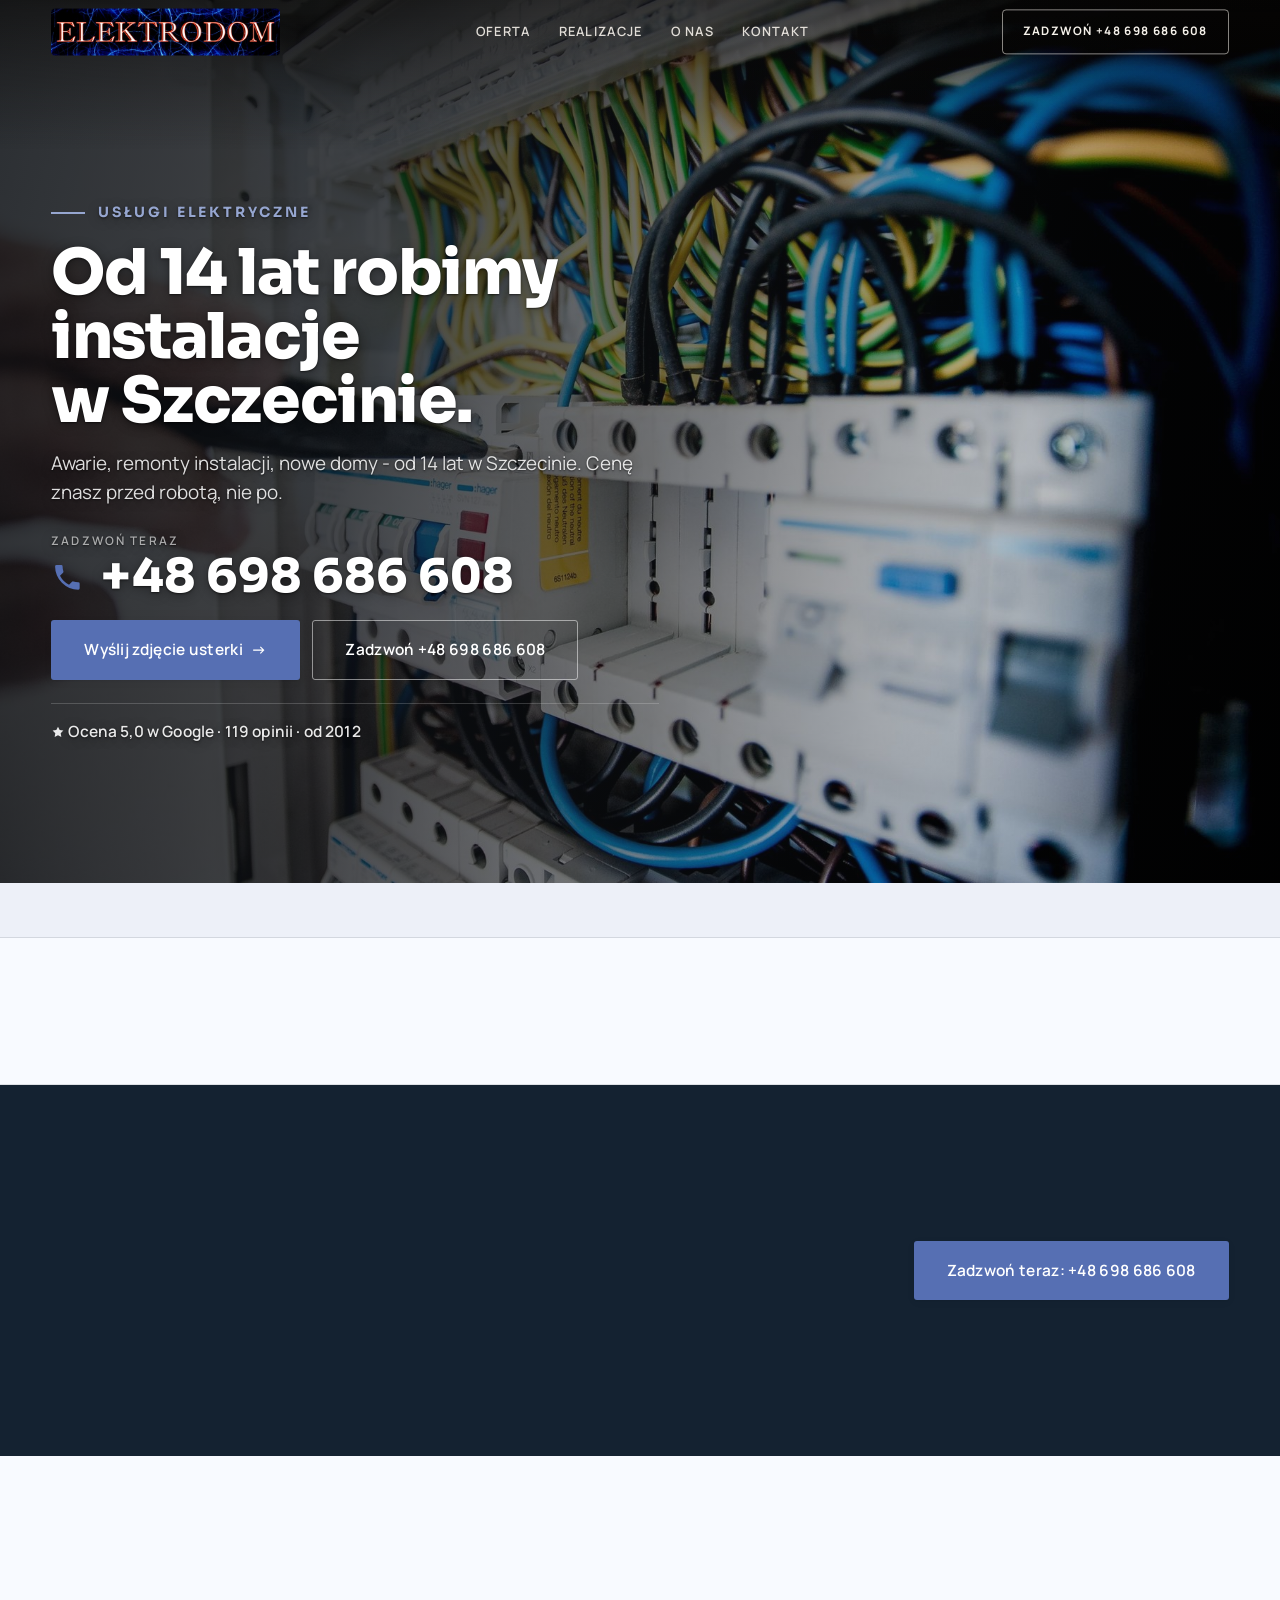
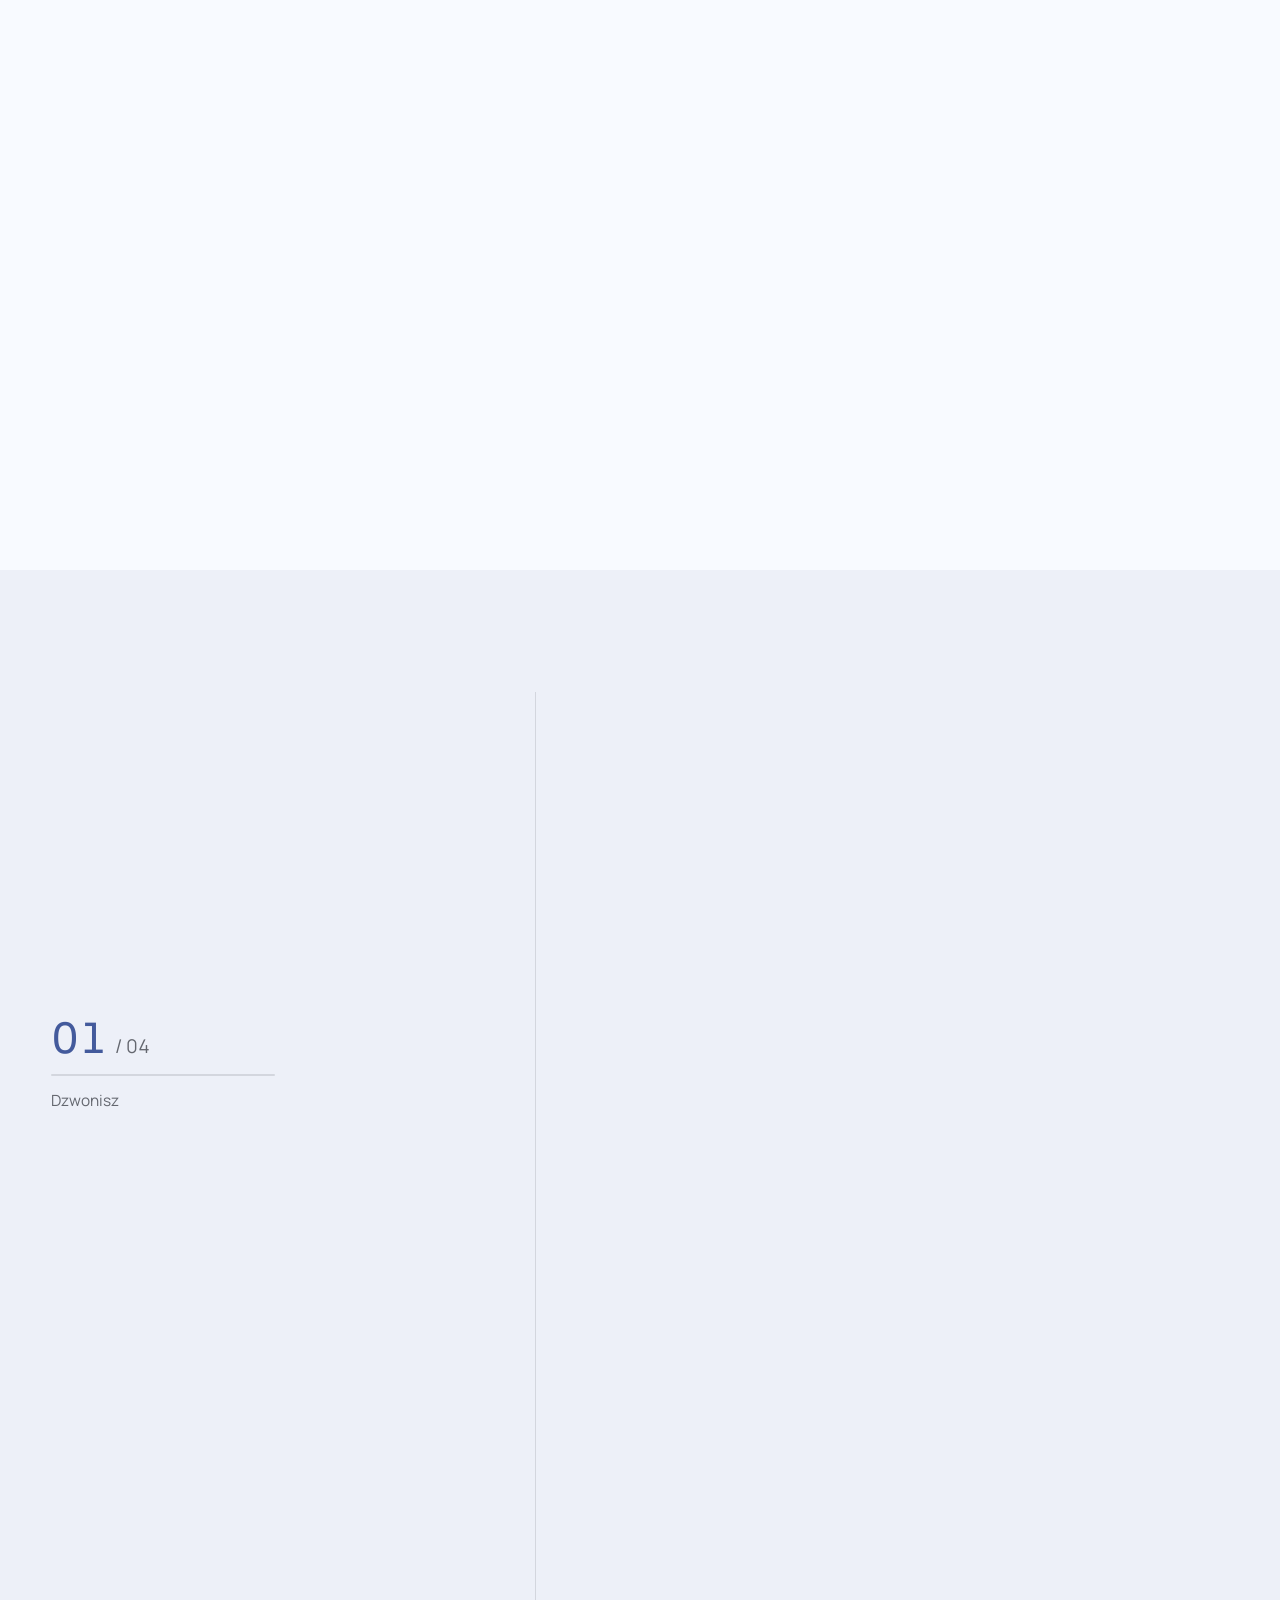
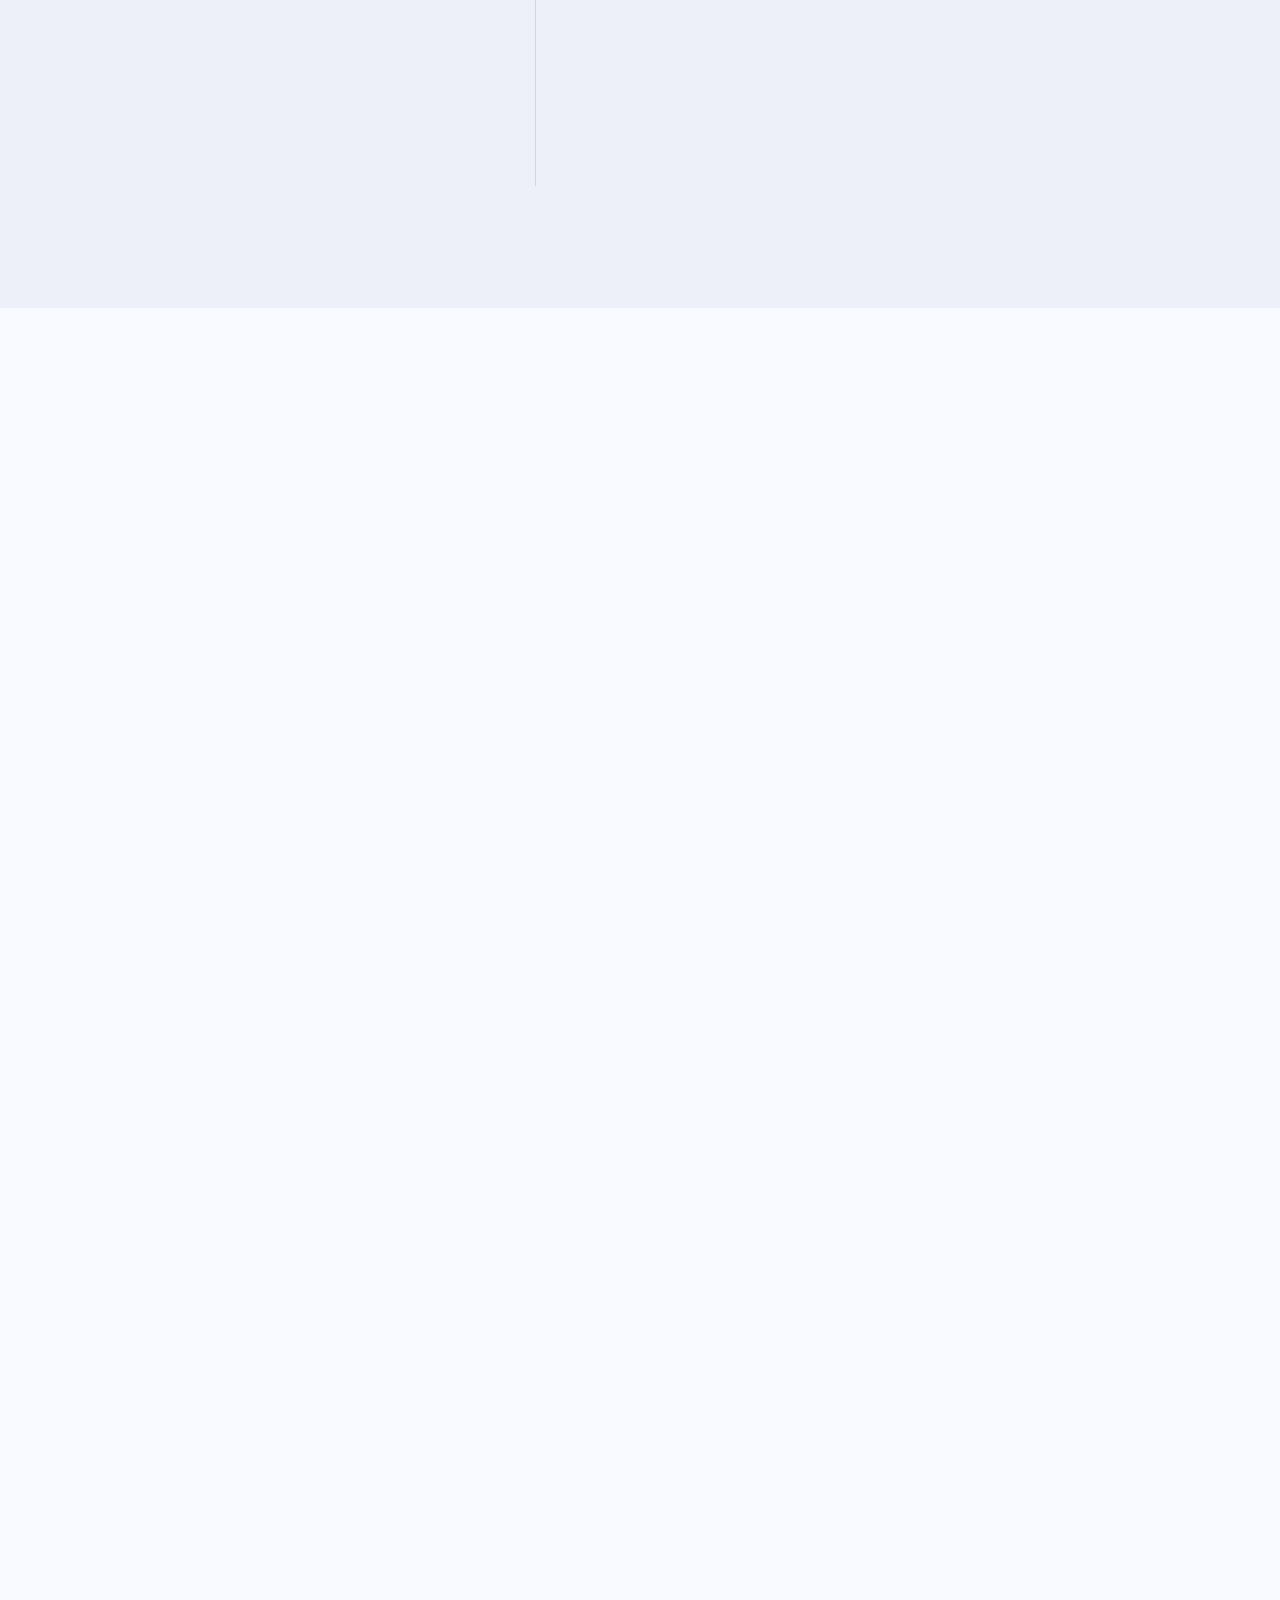
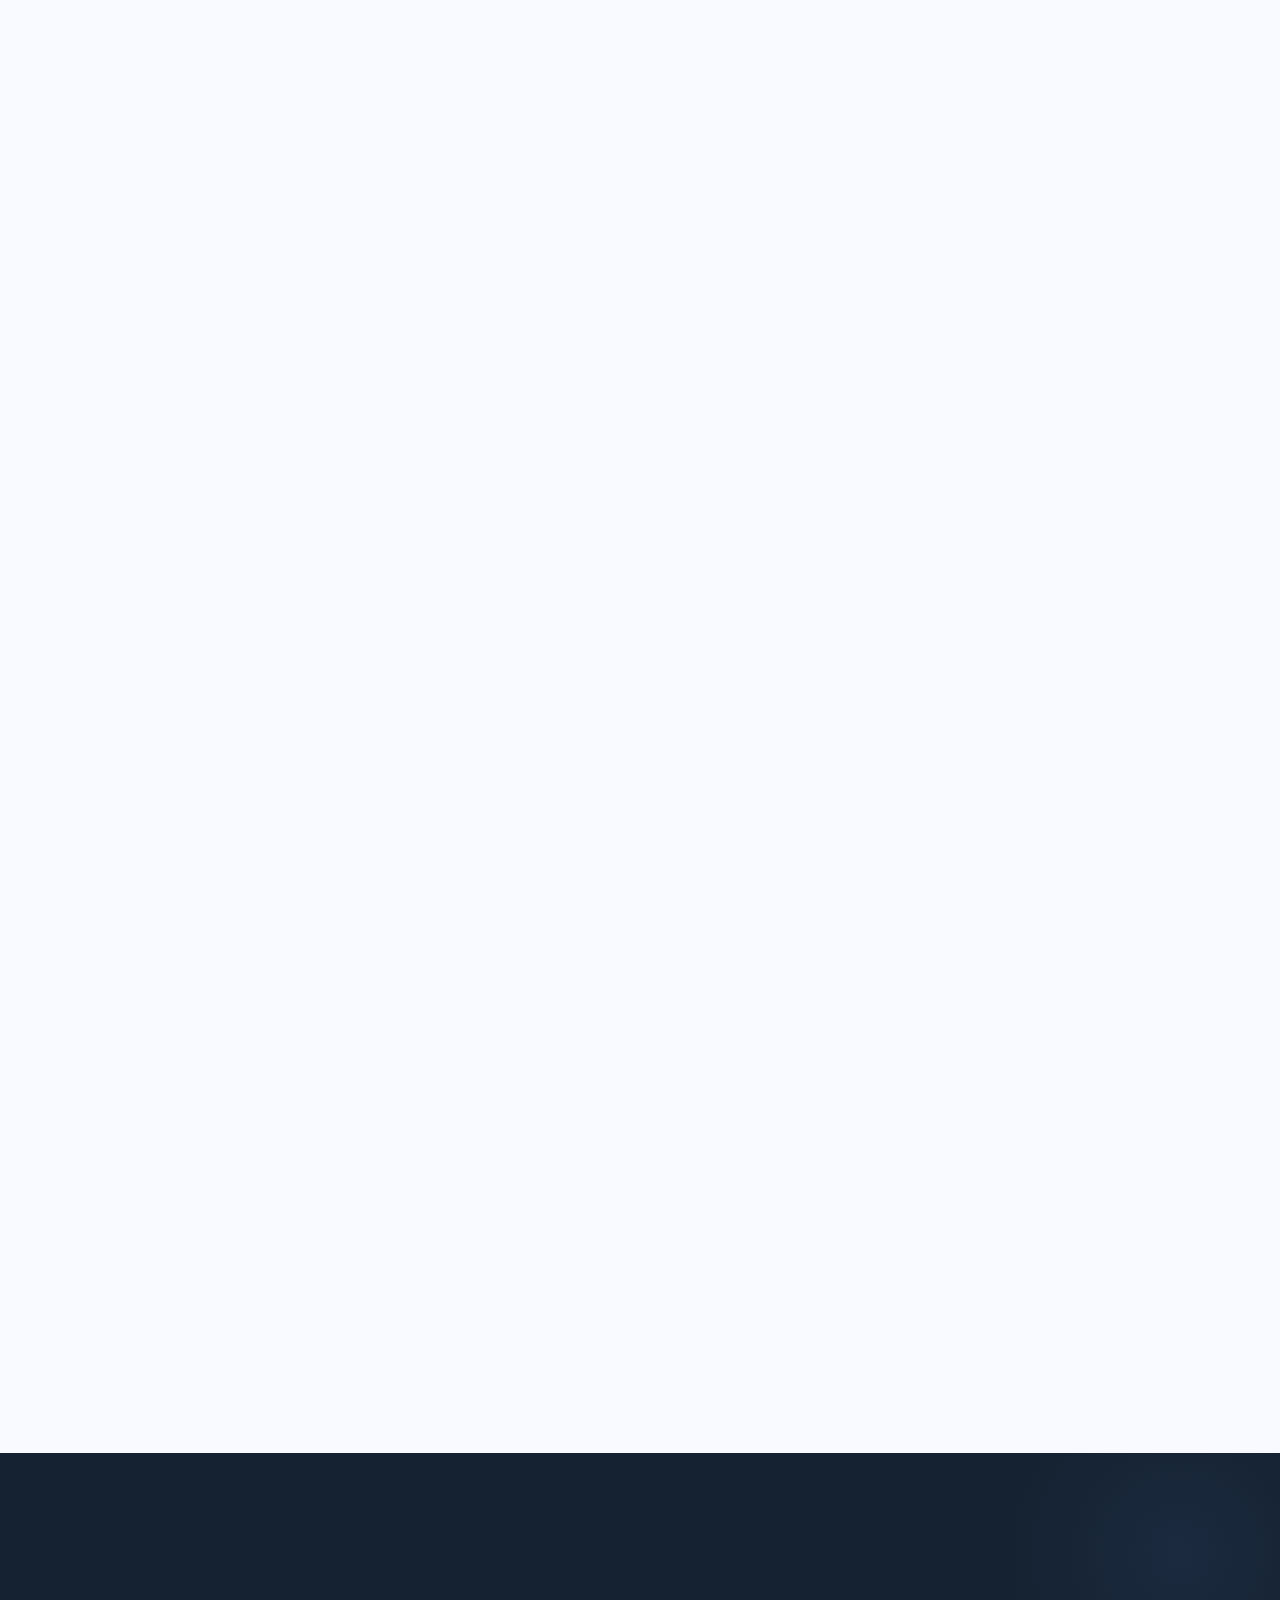
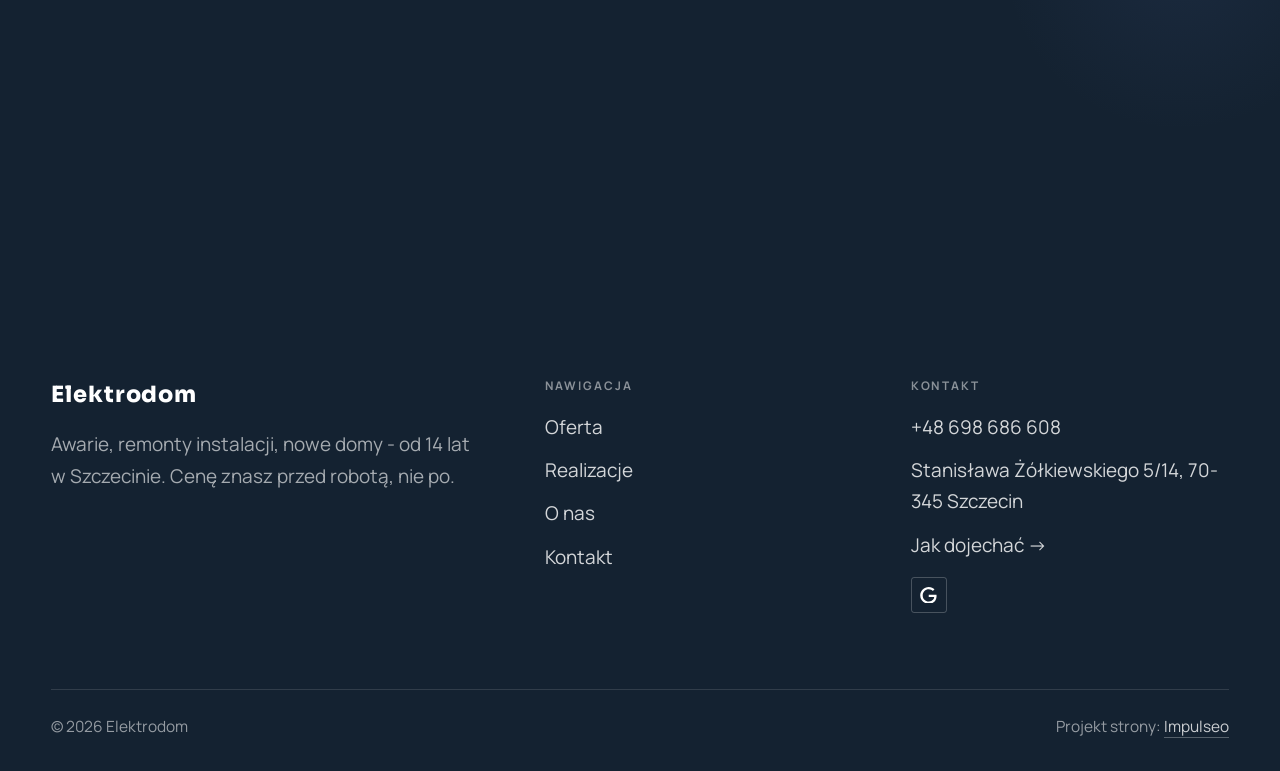
==== index.html @ cc33c962 "Strona demo: elektrodom Co-Authored-By: Claude Fable 5.2 <noreply@anthropic.com>" ====
<!DOCTYPE html>
<html lang="pl">
<head>
<meta charset="UTF-8">
<meta name="viewport" content="width=device-width, initial-scale=1.0">
<title>Elektrodom - elektryk z dojazdem</title>
<meta name="description" content="Elektryk w Szczecinie z dojazdem. Awarie, instalacje, rozdzielnice, oświetlenie, pomiary z protokołem. Cenę znasz przed robotą. Zadzwoń: +48 698 686 608.">
<link rel="canonical" href="https://kris20032.github.io/elektrodom/">
<meta name="robots" content="noindex, nofollow">
<meta property="og:type" content="website">
<meta property="og:locale" content="pl_PL">
<meta property="og:site_name" content="Elektrodom">
<meta property="og:title" content="Elektrodom - elektryk z dojazdem">
<meta property="og:description" content="Elektryk w Szczecinie z dojazdem. Awarie, instalacje, rozdzielnice, oświetlenie, pomiary z protokołem. Cenę znasz przed robotą. Zadzwoń: +48 698 686 608.">
<meta property="og:url" content="https://kris20032.github.io/elektrodom/">
<meta property="og:image" content="https://kris20032.github.io/elektrodom/img/og.jpg">
<meta property="og:image:width" content="1200">
<meta property="og:image:height" content="630">
<meta name="twitter:card" content="summary_large_image">
<script type="application/ld+json">{"@context": "https://schema.org", "@type": "Electrician", "name": "Elektrodom", "url": "https://kris20032.github.io/elektrodom/", "telephone": "+48698686608", "image": "https://kris20032.github.io/elektrodom/img/og.jpg", "areaServed": "Szczecin", "sameAs": ["https://maps.google.com/?cid=2339905175284633755&g_mp=Cidnb29nbGUubWFwcy5wbGFjZXMudjEuUGxhY2VzLlNlYXJjaFRleHQQAhgEIAA"]}</script>
<link rel="preconnect" href="https://fonts.googleapis.com">
<link rel="preconnect" href="https://fonts.gstatic.com" crossorigin>
<link href="https://fonts.googleapis.com/css2?family=Sora:wght@600;700;800&family=Manrope:wght@400;500;600&display=swap" rel="stylesheet">
<link rel="stylesheet" href="assets/styles.css?v=ec82ed18">
</head>
<body>

<header class="nav">
  <div class="wrap nav-inner">
    <a class="brand brand-has-logo" href="index.html"><img class="brand-logo" src="img/logo.png" alt="Elektrodom" width="640" height="179" decoding="async"></a>
    <nav class="nav-links">
      <a href="oferta.html">Oferta</a>
      <a href="realizacje.html">Realizacje</a>
      <a href="o-nas.html">O nas</a>
      <a href="kontakt.html">Kontakt</a>
      <a href="tel:+48698686608" class="btn btn-accent">Zadzwoń +48 698 686 608</a>
    </nav>
    <button class="nav-toggle" aria-label="Menu"><span></span><span></span><span></span></button>
  </div>
</header>

<main>
<section class="hero-fach">
  <img class="hf-photo" src="img/hero.jpg" fetchpriority="high" data-rotate="img/g15.jpg|img/g14.jpg" alt="Elektrodom" width="1880" height="1251">
  <div class="hf-panel">
    <div class="hf-inner">
      <span class="hf-kicker">Usługi elektryczne</span>
      <h1 class="hf-title">Od 14 lat robimy instalacje w Szczecinie. <em></em></h1>
      <p class="hf-lead">Awarie, remonty instalacji, nowe domy - od 14 lat w Szczecinie. Cenę znasz przed robotą, nie po.</p>
      <a class="hf-phone" href="tel:+48698686608"><span class="hf-phone-lab">Zadzwoń teraz</span><span class="hf-phone-num"><svg class="ico-tel" width="16" height="16" viewBox="0 0 24 24" fill="none" aria-hidden="true"><path d="M6.6 10.8a15.5 15.5 0 0 0 6.6 6.6l2.2-2.2a1 1 0 0 1 1-.24 11.4 11.4 0 0 0 3.6.58 1 1 0 0 1 1 1V20a1 1 0 0 1-1 1A17 17 0 0 1 3 4a1 1 0 0 1 1-1h3.5a1 1 0 0 1 1 1c0 1.25.2 2.46.58 3.6a1 1 0 0 1-.25 1l-2.23 2.2Z" fill="currentColor"/></svg> +48 698 686 608</span></a>
      <div class="hf-actions">
        <a href="kontakt.html" class="btn btn-accent">Wyślij zdjęcie usterki <span class="arr">→</span></a>
        <a href="tel:+48698686608" class="btn btn-ghost hf-ghost">Zadzwoń +48 698 686 608</a>
      </div>
      <div class="hf-trust"><svg class="ico-star" width="14" height="14" viewBox="0 0 24 24" style="vertical-align:-2px" aria-hidden="true"><path d="M12 2.8l2.85 5.8 6.4.93-4.63 4.5 1.1 6.37L12 17.4l-5.72 3 1.1-6.37-4.63-4.5 6.4-.93L12 2.8Z" fill="currentColor"/></svg> Ocena 5,0 w Google · 119 opinii · od 2012</div>
    </div>
  </div>
</section>
<section class="fach-promise">
  <div class="wrap">
    <ul class="fp-row reveal"><li>Bezpłatna wycena</li><li>Dojazd: Szczecin i okolice</li><li>Gwarancja na robociznę</li></ul>
  </div>
</section>
<section class="opinie-mini" aria-label="Opinie klientów">
  <div class="wrap">
    <div class="om-row">
      <div class="om-item reveal"><blockquote>„Jest rzetelny, cierpliwy i tłumaczy wszystko w zrozumiały sposób.”</blockquote><span class="om-autor">Ewelina Domagalska</span></div>
      <div class="om-item reveal"><blockquote>„Pan Bartosz bardzo pomógł nam w poprawie błędów w instalacji elektrycznej oraz przygotował potrzebne protokoły”</blockquote><span class="om-autor">Anita Krecka</span></div>
      <div class="om-item reveal"><blockquote>„Jego praca była bez zarzutu, a cały proces przebiegł sprawnie i bezproblemowo.”</blockquote><span class="om-autor">Michał Mireńczuk</span></div>
    </div>
  </div>
</section>
<section class="awaria">
  <div class="wrap">
      <div class="reveal">
        <h3>Awaria? Jesteśmy pod telefonem.</h3>
        <p>Szybki dojazd na pilne zgłoszenia.</p>
      </div>
      <a class="btn btn-accent" href="tel:+48698686608">Zadzwoń teraz: +48 698 686 608</a>
  </div>
</section>
<section class="gateways-band">
  <div class="wrap">
    <div class="gateways">
      <a href="oferta.html" class="gateway reveal"><img src="img/g6.jpg" alt="Awarie i usterki" loading="lazy" width="1731" height="1300" decoding="async"><span class="g-ttl">Awarie i usterki</span></a>
      <a href="oferta.html" class="gateway reveal"><img src="img/g10.jpg" alt="Instalacje elektryczne" loading="lazy" width="1880" height="1253" decoding="async"><span class="g-ttl">Instalacje elektryczne</span></a>
      <a href="oferta.html" class="gateway reveal"><img src="img/g11.jpg" alt="Rozdzielnice i zabezpieczenia" loading="lazy" width="1880" height="1253" decoding="async"><span class="g-ttl">Rozdzielnice i zabezpieczenia</span></a>
    </div>
  </div>
</section>
<section class="proces proces-os fachowcy">
  <div class="wrap proc-grid">
    <div class="proc-side">
      <div class="head reveal">
        <span class="eyebrow">Jak pracujemy</span>
        <h2>Wiesz, na czym stoisz - na każdym etapie</h2>
        <p>Od pierwszego telefonu do odbioru roboty - krok po kroku.</p>
      </div>
      <div class="proc-count" aria-hidden="true"><span class="pc-cur">01</span><span class="pc-all">/ 04</span></div>
      <div class="proc-bar" aria-hidden="true"><i></i></div>
      <p class="proc-now" aria-hidden="true">Dzwonisz</p>
    </div>
    <ol class="proces-line">
      <li class="reveal"><span class="pno">01</span><h3>Dzwonisz</h3><p>Telefon albo zdjęcie tablicy. Krótka rozmowa i wiesz, czy przyjedziemy i kiedy.</p></li>
      <li class="reveal"><span class="pno">02</span><h3>Znasz cenę</h3><p>Zanim wyjmiemy narzędzia, wiesz, ile zapłacisz. Wyjdzie coś nowego w ścianie - najpierw rozmawiamy, potem robimy.</p></li>
      <li class="reveal"><span class="pno">03</span><h3>Robota</h3><p>Zaczętej roboty nie zostawiamy na „dokończymy w przyszłym tygodniu”. Zaczęte kończymy.</p></li>
      <li class="reveal"><span class="pno">04</span><h3>Odbiór i gwarancja</h3><p>Na koniec mierzymy i pokazujemy wynik - dostajesz protokół, gwarancję i jasny rachunek.</p></li>
    </ol>
  </div>
</section>
<section>
  <div class="wrap">
    <div class="head reveal">
      <span class="eyebrow">Realizacje</span>
      <h2>Z ostatnich robót</h2>
      <p>Tak ta robota wygląda po skończeniu: opisana tablica, równe bruzdy, przewody pod sznurek.</p>
    </div>
    <div class="gallery">
      <div class="tile t-two3 reveal"><img src="img/g1.jpg" alt="Elektrodom" loading="lazy" width="1069" height="800" decoding="async"></div>
      <div class="tile t-third reveal"><img src="img/g2.jpg" alt="Elektrodom" loading="lazy" width="508" height="690" decoding="async"></div>
      <div class="tile t-third reveal"><img src="img/g3.jpg" alt="Elektrodom" loading="lazy" width="680" height="494" decoding="async"></div>
      <div class="tile t-third reveal"><img src="img/g4.jpg" alt="Elektrodom" loading="lazy" width="510" height="692" decoding="async"></div>
      <div class="tile t-third reveal"><img src="img/g5.jpg" alt="Elektrodom" loading="lazy" width="1006" height="728" decoding="async"></div>
    </div>
    <div style="margin-top:var(--space-7)" class="reveal"><a href="realizacje.html" class="btn btn-accent">Pełna galeria <span class="arr">→</span></a></div>
  </div>
</section>
<section class="fach-uslugi">
  <div class="wrap">
    <div class="head reveal">
      <span class="eyebrow">Oferta</span>
      <h2>Zakres robót</h2>
      <p>Czym zajmujemy się na co dzień.</p>
    </div>
    <ul class="fu-list">
      <li class="fu-row reveal"><div class="fu-name">Awarie i usterki</div><div class="fu-desc">Nagle zgasła połowa mieszkania? Bezpiecznik wybija po włączeniu czajnika?</div><a class="fu-cta" href="kontakt.html">Wycena <span class="arr">→</span></a></li>
      <li class="fu-row reveal"><div class="fu-name">Instalacje elektryczne</div><div class="fu-desc">Budujesz dom albo robisz generalny remont? Rozprowadzamy instalację od tablicy po ostatnie gniazdko: obwody, bruzdy, puszki, a na koniec pomiary z protokołem, zanim cokolwiek zniknie pod tynkiem.</div><a class="fu-cta" href="kontakt.html">Wycena <span class="arr">→</span></a></li>
      <li class="fu-row reveal"><div class="fu-name">Rozdzielnice i zabezpieczenia</div><div class="fu-desc">Dokładamy różnicówki i ochronniki przepięciowe do starszych tablic. Różnicówka odcina prąd, zanim zrobi krzywdę człowiekowi, ochronnik zbiera przepięcie po burzy, zanim dojdzie do sprzętu.</div><a class="fu-cta" href="kontakt.html">Wycena <span class="arr">→</span></a></li>
      <li class="fu-row reveal"><div class="fu-name">Oświetlenie i LED</div><div class="fu-desc">Robimy też sterowanie światłem: ściemniacze, czujniki zmierzchu, oświetlenie schodowe na czas.</div><a class="fu-cta" href="kontakt.html">Wycena <span class="arr">→</span></a></li>
      <li class="fu-row reveal"><div class="fu-name">Gniazdka, włączniki i osprzęt</div><div class="fu-desc">Grzejące się gniazdko albo włącznik, który łapie co drugi raz, to poluzowany zacisk - od tego zaczynają się nadpalone puszki.</div><a class="fu-cta" href="kontakt.html">Wycena <span class="arr">→</span></a></li>
      <li class="fu-row reveal"><div class="fu-name">Pomiary i protokoły</div><div class="fu-desc">Do odbioru domu, do ubezpieczyciela po szkodzie, do wynajmu - wszędzie tam potrzebny jest protokół z pomiarów, nie „działa, sprawdzałem”.</div><a class="fu-cta" href="kontakt.html">Wycena <span class="arr">→</span></a></li>
    </ul>
    <div style="margin-top:var(--space-7)" class="reveal"><a href="oferta.html" class="btn btn-ghost">Pełna oferta <span class="arr">→</span></a></div>
  </div>
</section>
<section class="stopklatka" aria-hidden="true">
  <div class="stk-bg" style="background-image:url(img/g12.jpg)"></div>
</section>
<section class="opinie">
  <div class="wrap">
    <div class="head center reveal">
      <span class="eyebrow">Opinie</span>
      <h2>Co mówią klienci</h2>
    </div>
    <p class="op-meta reveal"><span class="g-badge"><svg class="gb-ico" viewBox="0 0 24 24" width="18" height="18" aria-hidden="true"><path fill="#4285F4" d="M22.56 12.25c0-.78-.07-1.53-.2-2.25H12v4.26h5.92c-.26 1.37-1.04 2.53-2.21 3.31v2.77h3.57c2.08-1.92 3.28-4.74 3.28-8.09z"/><path fill="#34A853" d="M12 23c2.97 0 5.46-.98 7.28-2.66l-3.57-2.77c-.98.66-2.23 1.06-3.71 1.06-2.86 0-5.29-1.93-6.16-4.53H2.18v2.84C3.99 20.53 7.7 23 12 23z"/><path fill="#FBBC05" d="M5.84 14.09c-.22-.66-.35-1.36-.35-2.09s.13-1.43.35-2.09V7.07H2.18C1.43 8.55 1 10.22 1 12s.43 3.45 1.18 4.93l2.85-2.22.81-.62z"/><path fill="#EA4335" d="M12 5.38c1.62 0 3.06.56 4.21 1.64l3.15-3.15C17.45 2.09 14.97 1 12 1 7.7 1 3.99 3.47 2.18 7.07l3.66 2.84c.87-2.6 3.3-4.53 6.16-4.53z"/></svg><b class="gb-ocena">5,0</b><svg class="gb-stars" viewBox="0 0 90 18" width="74" height="14.8" aria-hidden="true"><g fill="currentColor" opacity=".26"><path transform="translate(0,0)" d="M9 1.6l2.2 4.46 4.92.72-3.56 3.47.84 4.9L9 12.74l-4.4 2.31.84-4.9L1.88 6.68l4.92-.72L9 1.6Z"/><path transform="translate(18,0)" d="M9 1.6l2.2 4.46 4.92.72-3.56 3.47.84 4.9L9 12.74l-4.4 2.31.84-4.9L1.88 6.68l4.92-.72L9 1.6Z"/><path transform="translate(36,0)" d="M9 1.6l2.2 4.46 4.92.72-3.56 3.47.84 4.9L9 12.74l-4.4 2.31.84-4.9L1.88 6.68l4.92-.72L9 1.6Z"/><path transform="translate(54,0)" d="M9 1.6l2.2 4.46 4.92.72-3.56 3.47.84 4.9L9 12.74l-4.4 2.31.84-4.9L1.88 6.68l4.92-.72L9 1.6Z"/><path transform="translate(72,0)" d="M9 1.6l2.2 4.46 4.92.72-3.56 3.47.84 4.9L9 12.74l-4.4 2.31.84-4.9L1.88 6.68l4.92-.72L9 1.6Z"/></g><clipPath id="gs1000"><rect x="0" y="0" width="90.0" height="18"/></clipPath><g fill="#FBBC04" clip-path="url(#gs1000)"><path transform="translate(0,0)" d="M9 1.6l2.2 4.46 4.92.72-3.56 3.47.84 4.9L9 12.74l-4.4 2.31.84-4.9L1.88 6.68l4.92-.72L9 1.6Z"/><path transform="translate(18,0)" d="M9 1.6l2.2 4.46 4.92.72-3.56 3.47.84 4.9L9 12.74l-4.4 2.31.84-4.9L1.88 6.68l4.92-.72L9 1.6Z"/><path transform="translate(36,0)" d="M9 1.6l2.2 4.46 4.92.72-3.56 3.47.84 4.9L9 12.74l-4.4 2.31.84-4.9L1.88 6.68l4.92-.72L9 1.6Z"/><path transform="translate(54,0)" d="M9 1.6l2.2 4.46 4.92.72-3.56 3.47.84 4.9L9 12.74l-4.4 2.31.84-4.9L1.88 6.68l4.92-.72L9 1.6Z"/><path transform="translate(72,0)" d="M9 1.6l2.2 4.46 4.92.72-3.56 3.47.84 4.9L9 12.74l-4.4 2.31.84-4.9L1.88 6.68l4.92-.72L9 1.6Z"/></g></svg><span class="gb-txt">119 opinii w Google</span></span></p>
    <p class="op-meta reveal"><a class="op-google" href="https://maps.google.com/?cid=2339905175284633755&amp;g_mp=Cidnb29nbGUubWFwcy5wbGFjZXMudjEuUGxhY2VzLlNlYXJjaFRleHQQAhgEIAA" target="_blank" rel="noopener"><svg class="op-g-ico" viewBox="0 0 24 24" width="17" height="17" aria-hidden="true"><path fill="#4285F4" d="M22.56 12.25c0-.78-.07-1.53-.2-2.25H12v4.26h5.92c-.26 1.37-1.04 2.53-2.21 3.31v2.77h3.57c2.08-1.92 3.28-4.74 3.28-8.09z"/><path fill="#34A853" d="M12 23c2.97 0 5.46-.98 7.28-2.66l-3.57-2.77c-.98.66-2.23 1.06-3.71 1.06-2.86 0-5.29-1.93-6.16-4.53H2.18v2.84C3.99 20.53 7.7 23 12 23z"/><path fill="#FBBC05" d="M5.84 14.09c-.22-.66-.35-1.36-.35-2.09s.13-1.43.35-2.09V7.07H2.18C1.43 8.55 1 10.22 1 12s.43 3.45 1.18 4.93l2.85-2.22.81-.62z"/><path fill="#EA4335" d="M12 5.38c1.62 0 3.06.56 4.21 1.64l3.15-3.15C17.45 2.09 14.97 1 12 1 7.7 1 3.99 3.47 2.18 7.07l3.66 2.84c.87-2.6 3.3-4.53 6.16-4.53z"/></svg><span>Zobacz opinie w Google</span><span class="arr">→</span></a></p>
    <div class="opinie-grid">
      <figure class="op-card reveal"><span class="op-star"><svg class="ico-star" width="14" height="14" viewBox="0 0 24 24" style="vertical-align:-2px" aria-hidden="true"><path d="M12 2.8l2.85 5.8 6.4.93-4.63 4.5 1.1 6.37L12 17.4l-5.72 3 1.1-6.37-4.63-4.5 6.4-.93L12 2.8Z" fill="currentColor"/></svg><svg class="ico-star" width="14" height="14" viewBox="0 0 24 24" style="vertical-align:-2px" aria-hidden="true"><path d="M12 2.8l2.85 5.8 6.4.93-4.63 4.5 1.1 6.37L12 17.4l-5.72 3 1.1-6.37-4.63-4.5 6.4-.93L12 2.8Z" fill="currentColor"/></svg><svg class="ico-star" width="14" height="14" viewBox="0 0 24 24" style="vertical-align:-2px" aria-hidden="true"><path d="M12 2.8l2.85 5.8 6.4.93-4.63 4.5 1.1 6.37L12 17.4l-5.72 3 1.1-6.37-4.63-4.5 6.4-.93L12 2.8Z" fill="currentColor"/></svg><svg class="ico-star" width="14" height="14" viewBox="0 0 24 24" style="vertical-align:-2px" aria-hidden="true"><path d="M12 2.8l2.85 5.8 6.4.93-4.63 4.5 1.1 6.37L12 17.4l-5.72 3 1.1-6.37-4.63-4.5 6.4-.93L12 2.8Z" fill="currentColor"/></svg><svg class="ico-star" width="14" height="14" viewBox="0 0 24 24" style="vertical-align:-2px" aria-hidden="true"><path d="M12 2.8l2.85 5.8 6.4.93-4.63 4.5 1.1 6.37L12 17.4l-5.72 3 1.1-6.37-4.63-4.5 6.4-.93L12 2.8Z" fill="currentColor"/></svg></span><blockquote>Jest rzetelny, cierpliwy i tłumaczy wszystko w zrozumiały sposób. Z czystym sumieniem polecam Bartosza każdemu, kto potrzebuje solidnego i godnego zaufania elektryka!</blockquote><span class="op-autor">Ewelina Domagalska</span></figure>
      <figure class="op-card reveal"><span class="op-star"><svg class="ico-star" width="14" height="14" viewBox="0 0 24 24" style="vertical-align:-2px" aria-hidden="true"><path d="M12 2.8l2.85 5.8 6.4.93-4.63 4.5 1.1 6.37L12 17.4l-5.72 3 1.1-6.37-4.63-4.5 6.4-.93L12 2.8Z" fill="currentColor"/></svg><svg class="ico-star" width="14" height="14" viewBox="0 0 24 24" style="vertical-align:-2px" aria-hidden="true"><path d="M12 2.8l2.85 5.8 6.4.93-4.63 4.5 1.1 6.37L12 17.4l-5.72 3 1.1-6.37-4.63-4.5 6.4-.93L12 2.8Z" fill="currentColor"/></svg><svg class="ico-star" width="14" height="14" viewBox="0 0 24 24" style="vertical-align:-2px" aria-hidden="true"><path d="M12 2.8l2.85 5.8 6.4.93-4.63 4.5 1.1 6.37L12 17.4l-5.72 3 1.1-6.37-4.63-4.5 6.4-.93L12 2.8Z" fill="currentColor"/></svg><svg class="ico-star" width="14" height="14" viewBox="0 0 24 24" style="vertical-align:-2px" aria-hidden="true"><path d="M12 2.8l2.85 5.8 6.4.93-4.63 4.5 1.1 6.37L12 17.4l-5.72 3 1.1-6.37-4.63-4.5 6.4-.93L12 2.8Z" fill="currentColor"/></svg><svg class="ico-star" width="14" height="14" viewBox="0 0 24 24" style="vertical-align:-2px" aria-hidden="true"><path d="M12 2.8l2.85 5.8 6.4.93-4.63 4.5 1.1 6.37L12 17.4l-5.72 3 1.1-6.37-4.63-4.5 6.4-.93L12 2.8Z" fill="currentColor"/></svg></span><blockquote>Pan Bartosz bardzo pomógł nam w poprawie błędów w instalacji elektrycznej oraz przygotował potrzebne protokoły</blockquote><span class="op-autor">Anita Krecka</span></figure>
      <figure class="op-card reveal"><span class="op-star"><svg class="ico-star" width="14" height="14" viewBox="0 0 24 24" style="vertical-align:-2px" aria-hidden="true"><path d="M12 2.8l2.85 5.8 6.4.93-4.63 4.5 1.1 6.37L12 17.4l-5.72 3 1.1-6.37-4.63-4.5 6.4-.93L12 2.8Z" fill="currentColor"/></svg><svg class="ico-star" width="14" height="14" viewBox="0 0 24 24" style="vertical-align:-2px" aria-hidden="true"><path d="M12 2.8l2.85 5.8 6.4.93-4.63 4.5 1.1 6.37L12 17.4l-5.72 3 1.1-6.37-4.63-4.5 6.4-.93L12 2.8Z" fill="currentColor"/></svg><svg class="ico-star" width="14" height="14" viewBox="0 0 24 24" style="vertical-align:-2px" aria-hidden="true"><path d="M12 2.8l2.85 5.8 6.4.93-4.63 4.5 1.1 6.37L12 17.4l-5.72 3 1.1-6.37-4.63-4.5 6.4-.93L12 2.8Z" fill="currentColor"/></svg><svg class="ico-star" width="14" height="14" viewBox="0 0 24 24" style="vertical-align:-2px" aria-hidden="true"><path d="M12 2.8l2.85 5.8 6.4.93-4.63 4.5 1.1 6.37L12 17.4l-5.72 3 1.1-6.37-4.63-4.5 6.4-.93L12 2.8Z" fill="currentColor"/></svg><svg class="ico-star" width="14" height="14" viewBox="0 0 24 24" style="vertical-align:-2px" aria-hidden="true"><path d="M12 2.8l2.85 5.8 6.4.93-4.63 4.5 1.1 6.37L12 17.4l-5.72 3 1.1-6.37-4.63-4.5 6.4-.93L12 2.8Z" fill="currentColor"/></svg></span><blockquote>Jego praca była bez zarzutu, a cały proces przebiegł sprawnie i bezproblemowo.</blockquote><span class="op-autor">Michał Mireńczuk</span></figure>
    </div>
  </div>
</section>
<section class="odznaki">
  <div class="wrap">
    <ul class="odz-row">
      <li class="odz reveal"><img src="img/odznaka-1.jpg" alt="Członek Zachodniopomorskiego Związku Przedsiębiorców i Pracodawców" loading="lazy" decoding="async" width="277" height="198"></li>
    </ul>
  </div>
</section>
<section class="obszar">
  <div class="wrap">
    <div class="head center reveal">
      <span class="eyebrow">Obszar działania</span>
      <h2>Dojeżdżamy do Ciebie</h2>
    </div>
    <p class="obszar-txt reveal" style="text-align:center;max-width:60ch;margin:0 auto 1.4rem">Nie wiesz, czy dojedziemy do Ciebie? Zadzwoń i podaj adres. Jak nie dojeżdżamy, powiemy od razu i nie zajmiemy Ci dnia.</p>
    <ul class="obszar-list reveal"><li class="is-home">Szczecin</li><li>+ okolice</li></ul>
    <div class="obszar-mapa reveal" style="margin-top:var(--space-7)">
      <iframe title="Obszar działania - Szczecin i okolice" src="https://maps.google.com/maps?q=53.4301319%2C14.5360166&amp;z=11&amp;output=embed" loading="lazy" referrerpolicy="no-referrer-when-downgrade" style="width:100%;height:clamp(280px,38vh,420px);border:0;display:block;border-radius:var(--r-md)"></iframe>
    </div>
  </div>
</section>
<section class="faq-klinika">
  <div class="wrap">
    <div class="head center reveal">
      <span class="eyebrow">Częste pytania</span>
      <h2>Dobrze wiedzieć</h2>
    </div>
    <div class="faq-list">
      <details class="faq-item reveal"><summary>Ile to będzie kosztowało?</summary><p>Zależy, co się dzieje - dlatego wypytujemy przez telefon i od razu podajemy widełki. Ostateczną cenę ustalamy przy oględzinach, zanim zaczniemy.</p></details>
      <details class="faq-item reveal"><summary>Czy wycena jest płatna?</summary><p>Za obejrzenie i wycenę nie bierzemy pieniędzy. Płacisz za robotę, nie za rozmowę o niej.</p></details>
      <details class="faq-item reveal"><summary>Jak szybko przyjedziecie?</summary><p>Brak prądu w całym domu to pilny wyjazd - przestawiamy grafik. Dołożenie gniazdka spokojnie poczeka na umówiony termin.</p></details>
      <details class="faq-item reveal"><summary>Czy dostanę fakturę?</summary><p>Tak, na firmę albo na osobę prywatną. Dokument dostajesz od razu - razem z protokołem, jeśli robiliśmy pomiary.</p></details>
      <details class="faq-item reveal"><summary>Mam starą instalację. Muszę wymieniać wszystko?</summary><p>Niekoniecznie. Najpierw pomiary - one pokazują, co naprawdę jest groźne, a co jeszcze posłuży. Czasem wystarczy nowa tablica i osobny obwód do kuchni, a reszta może poczekać do remontu.</p></details>
      <details class="faq-item reveal"><summary>Co, jeśli po naprawie coś dalej nie gra?</summary><p>Wracamy i mierzymy jeszcze raz. Nasza wina - poprawiamy za darmo; wyszło coś nowego - mówimy wprost, co i za ile.</p></details>
    </div>
  </div>
</section>
<section class="cta">
  <div class="wrap">
    <div class="reveal">
      <span class="eyebrow">Współpraca</span>
      <h2>Potrzebujesz fachowca? Wycenimy za darmo.</h2>
      <p>Napisz, co jest do zrobienia - obejrzymy na miejscu i wycenimy. Bez zobowiązań.</p>
    </div>
    <div class="cta-actions reveal">
      <a href="kontakt.html" class="btn btn-light">Wyślij zdjęcie usterki <span class="arr">→</span></a>
      <a href="tel:+48698686608" class="btn btn-ghost btn-ghost-cta">+48 698 686 608</a>
    </div>
  </div>
</section>
</main>

<footer>
  <div class="wrap">
    <div class="foot-grid">
      <div class="foot-brand">
        <div class="name">Elektrodom</div>
        <p>Awarie, remonty instalacji, nowe domy - od 14 lat w Szczecinie. Cenę znasz przed robotą, nie po.</p>
      </div>
      <div class="foot-col">
        <h4>Nawigacja</h4>
        <a href="oferta.html">Oferta</a>
        <a href="realizacje.html">Realizacje</a>
        <a href="o-nas.html">O nas</a>
        <a href="kontakt.html">Kontakt</a>
      </div>
      <div class="foot-col">
        <h4>Kontakt</h4>
        <a href="tel:+48698686608">+48 698 686 608</a>
        <p>Stanisława Żółkiewskiego 5/14, 70-345 Szczecin</p>
        <a href="https://maps.google.com/?cid=2339905175284633755&g_mp=Cidnb29nbGUubWFwcy5wbGFjZXMudjEuUGxhY2VzLlNlYXJjaFRleHQQAhgEIAA" target="_blank" rel="noopener">Jak dojechać →</a>
      <div class="foot-soc">
        <a class="soc" href="https://maps.google.com/?cid=2339905175284633755&g_mp=Cidnb29nbGUubWFwcy5wbGFjZXMudjEuUGxhY2VzLlNlYXJjaFRleHQQAhgEIAA" target="_blank" rel="noopener" aria-label="Google - Elektrodom"><svg viewBox="0 0 24 24" aria-hidden="true" focusable="false"><path d="M12.48 10.92v3.28h7.84c-.24 1.84-.853 3.187-1.787 4.133-1.147 1.147-2.933 2.4-6.053 2.4-4.827 0-8.6-3.893-8.6-8.72s3.773-8.72 8.6-8.72c2.6 0 4.507 1.027 5.907 2.347l2.307-2.307C18.747 1.44 16.133 0 12.48 0 5.867 0 .307 5.387.307 12s5.56 12 12.173 12c3.573 0 6.267-1.173 8.373-3.36 2.16-2.16 2.84-5.213 2.84-7.667 0-.76-.053-1.467-.173-2.053H12.48z" fill="currentColor"/></svg></a>
      </div>
      </div>
    </div>
    <div class="foot-bot">
      <span>© 2026 Elektrodom</span>
      <span>Projekt strony: <a class="foot-credit" href="https://impulseo.pl" target="_blank" rel="noopener">Impulseo</a></span>
    </div>
  </div>
</footer>
<div class="sticky-call"><a class="sc-call" href="tel:+48698686608"><svg class="ico-tel" width="16" height="16" viewBox="0 0 24 24" fill="none" aria-hidden="true"><path d="M6.6 10.8a15.5 15.5 0 0 0 6.6 6.6l2.2-2.2a1 1 0 0 1 1-.24 11.4 11.4 0 0 0 3.6.58 1 1 0 0 1 1 1V20a1 1 0 0 1-1 1A17 17 0 0 1 3 4a1 1 0 0 1 1-1h3.5a1 1 0 0 1 1 1c0 1.25.2 2.46.58 3.6a1 1 0 0 1-.25 1l-2.23 2.2Z" fill="currentColor"/></svg> Zadzwoń</a><a class="sc-quote" href="kontakt.html">Wyślij zdjęcie usterki</a></div>
<div class="demo-wazne" data-do="2026-11-18" data-cykl="3" hidden><svg class="dw-ico" width="13" height="13" viewBox="0 0 24 24" fill="none" aria-hidden="true"><circle cx="12" cy="12" r="8.6" stroke="currentColor" stroke-width="1.8"/><path d="M12 7.2V12l3.3 2" stroke="currentColor" stroke-width="1.8" stroke-linecap="round"/></svg><span class="dw-txt"></span></div>

<script src="assets/main.js"></script>
</body>
</html>
---- assets/styles.css ----
/* ============================================================
   STOLBASZ — premium, architektoniczny B2B fit-out
   Jasna paleta, zero brązu. System wg premium-web-craft.
   Projekt strony: Impulseo (impulseo.pl)
   ============================================================ */

:root{
  /* PALETA — jasna, architektoniczna, chłodna */
  --paper:#f5f7fa;          /* główne tło */
  --paper-2:#e7edf3;        /* sekcje alternatywne (chłodny jasny szary) */
  --paper-3:#e7edf3;        /* delikatne wypełnienia */
  --ink:#142231;            /* tekst główny — chłodny grafit */
  --ink-soft:#2c3e52;       /* nagłówki drugorzędne */
  --muted:#697785;          /* tekst poboczny */
  --line:rgba(20,34,49,.12);/* hairline */
  --accent:#e8a00c;         /* stonowany petrol-slate — jedyny akcent */
  --accent-d:#c47f06;
  --accent-soft:rgba(232,160,12,.10);
  --dark:#142231;           /* sekcje ciemne (stopka/CTA) */

  /* HOVER ZDJĘĆ — JEDEN standard dla całego silnika (decyzja K. 04.08.2026, artefakt z wariantami).
     AKTUALNE (K.+Szymon 09.08.2026, wybór z artefaktu 6 wariantów): zoom 1.05 przy 1.4s -
     przy tak długim czasie mocniejszy kadr NIE skacze, tylko „oddycha". Poprzedni standard
     (1.02 / .55s z 04.08) odbierany jako dynamiczny i szybki.
     Spoczynek lekko przygaszony, ale TYLKO tam, gdzie jest mysz (@media hover:hover) —
     na telefonie zdjęcia zostają w pełnej jasności. */
  --img-zoom:1.05;                   /* K.+Szymon 09.08: wariant F z artefaktu porównawczego */
  --img-rest:brightness(.95) saturate(.99);
  --img-hot:brightness(1.06) saturate(1.05);
  --img-dur:1.4s;                    /* K.+Szymon 09.08 (wariant F): powoli = elegancko */
  --img-ease:cubic-bezier(.16,.84,.44,1);  /* miękki ogon, efekt „oddychania" */

  /* ODSTĘPY — skala 4/8 */
  --space-1:4px; --space-2:8px; --space-3:12px; --space-4:16px; --space-5:24px;
  --space-6:32px; --space-7:48px; --space-8:64px; --space-9:96px; --space-10:128px;

  /* TYPOGRAFIA — fluid clamp() (skala podbita 16.07.2026: większe, czytelniejsze litery — uwaga Adama) */
  --text-sm:clamp(.9rem,.87rem + .12vw,1rem);
  --text-base:clamp(1.08rem,1.04rem + .18vw,1.2rem);
  --text-lg:clamp(1.24rem,1.15rem + .34vw,1.44rem);
  --text-h3:clamp(1.34rem,1.22rem + .55vw,1.66rem);
  --text-h2:clamp(2.1rem,1.66rem + 2.1vw,3.1rem);
  --text-h1:clamp(2.9rem,2.1rem + 4vw,5.1rem);

  /* PROMIENIE — architektoniczne, raczej ostre */
  --r-sm:3px; --r-md:6px; --r-lg:10px;

  /* RUCH */
  --ease:cubic-bezier(.25,.46,.45,.94); --dur:.24s;

  /* CIENIE — miękkie, warstwowe */
  --sh-sm:0 1px 2px rgba(16,24,32,.04), 0 2px 8px rgba(16,24,32,.05);
  --sh-md:0 2px 6px rgba(16,24,32,.05), 0 12px 28px -8px rgba(16,24,32,.12);
  --sh-lg:0 6px 14px rgba(16,24,32,.07), 0 26px 56px -18px rgba(16,24,32,.22);

  --hairline:1px solid var(--line);

  --font-display:'Sora','Manrope',sans-serif;
  --font-body:'Manrope',sans-serif;
}

*{box-sizing:border-box;margin:0;padding:0}
html{scroll-behavior:smooth}
body{
  font-family:var(--font-body);
  font-size:var(--text-base);
  line-height:1.65;
  color:var(--ink);
  background:var(--paper);
  -webkit-font-smoothing:antialiased;
  text-rendering:optimizeLegibility;
}
img{max-width:100%;height:auto;display:block}  /* height:auto = width/height z atrybutów trzyma proporcje (TOP#12) */
a{color:inherit;text-decoration:none}

.wrap{width:min(92%,1180px);margin-inline:auto}
section{padding-block:clamp(52px,6.5vw,96px)}

h1,h2,h3{font-family:var(--font-display);font-weight:700;line-height:1.08;letter-spacing:-.02em;color:var(--ink)}
h1{font-size:var(--text-h1);letter-spacing:-.035em}
h2{font-size:var(--text-h2);letter-spacing:-.025em}
h3{font-size:var(--text-h3)}
/* MIARA — długość wiersza. WCAG 2.2 SC 1.4.8: max 80 znaków; Butterick: 45–90.
   68ch daje realnie 72–78 znaków polskiego tekstu, czyli z zapasem pod granicą.
   Wcześniej limit miał TYLKO <p> — <li>, <blockquote> i <dd> nie miały żadnego,
   i to jedyny powód, dla którego 23 bloki na dwóch oddanych stronach jadą po
   83–106 znaków w wierszu (pomiar 07.08.2026, bramka `miara`).
   ⚠️ Listy i definicje ograniczamy TYLKO bez klasy: `ul`/`ol` z klasą to u nas
   układ (siatki kafli, menu), a nie tekst ciągły — tam miarę wyznacza układ. */
/* 60ch, nie 68ch (K. 10.08): po zmianie fontów na węższe kroje (DM Sans i spółka)
   w 68ch mieściło się ~90 znaków - bramka pikselowa słusznie zgłaszała przekroczenie
   granicy 80. Pomiar na żywej przeglądarce: 60ch = 90 znaków, 53ch = ~78 znaków, czyli normę WCAG 1.4.8. */
:root{ --miara:53ch }
p{max-width:min(100%,var(--miara))}
blockquote,
ul:not([class])>li, ol:not([class])>li,
dl:not([class])>dd{max-width:min(100%,var(--miara))}

/* ⚠️ Świadomie BEZ wyjątku `.tile p,.card p,.svc p{max-width:none}`, choć nasuwa się sam:
   te akapity BYŁY już ograniczone (stare `p{max-width:65ch}`), więc „wyjątek" nie odblokowałby
   niczego nowego — tylko ROZLUŹNIŁ stan sprzed zmiany na wszystkich demach naraz.
   `figcaption` żadna z reguł wyżej nie dotyczy, więc też nie potrzebuje zwolnienia. */

/* ŁAMANIE. `balance` wyrównuje długości wierszy w nagłówku, `pretty` pilnuje ostatniego
   wiersza akapitu, żeby nie został w nim jeden wyraz. Obsługiwane od Chrome 117 /
   Safari 17.5; starsze przeglądarki po prostu ignorują tę własność.
   `text-wrap:pretty` nie występowało dotąd ANI RAZ w silniku ani w repo klientów. */
h1,h2,h3,.lead,.lede{text-wrap:balance}
p,li,blockquote,dd{text-wrap:pretty}

.eyebrow{
  font-family:var(--font-body);
  font-size:var(--text-sm);
  font-weight:600;
  letter-spacing:.18em;
  text-transform:uppercase;
  color:var(--accent);
  display:inline-flex;align-items:center;gap:var(--space-3);
}
/* flex:none + margin-top = kreska trzyma się PIERWSZEJ linii. Wcześniej align-items:center
   centrowało ją względem całego bloku i przy zawinięciu (długi kicker typu
   „…WNĘTRZ · LESZNO · OD 2019") druga linia lądowała z brzydkim wcięciem. */
.eyebrow{align-items:flex-start}
.eyebrow>*,.eyebrow{text-wrap:balance}   /* dlugi kicker lamal sie na sierote typu samo „2019" w drugiej linii */
.eyebrow::before{content:"";width:28px;height:1px;background:var(--accent);display:inline-block;flex:none;margin-top:.62em}

.muted{color:var(--muted)}
.lead{font-size:var(--text-lg);line-height:1.55;color:var(--ink-soft);max-width:50ch}

/* ---------- BUTTONS ---------- */
.btn{
  display:inline-flex;align-items:center;gap:var(--space-2);
  font-weight:600;font-size:var(--text-sm);letter-spacing:.02em;
  padding:var(--space-4) var(--space-6);
  border-radius:var(--r-sm);
  transition:transform var(--dur) var(--ease),box-shadow var(--dur) var(--ease),background var(--dur) var(--ease);
  cursor:pointer;border:1px solid transparent;
}
.btn-accent{background:var(--accent);color:#fff;box-shadow:var(--sh-sm)}
.btn-accent:hover{background:var(--accent-d);transform:translateY(-2px);box-shadow:var(--sh-md)}
.btn-accent:active{transform:translateY(0);box-shadow:var(--sh-sm)}
.btn-ghost{background:transparent;color:var(--ink);border-color:var(--line)}
.btn-ghost:hover{border-color:var(--accent);color:var(--accent);transform:translateY(-2px)}
.btn-light{background:#fff;color:var(--ink);box-shadow:var(--sh-sm)}
.btn-light:hover{transform:translateY(-2px);box-shadow:var(--sh-md)}
.btn .arr{transition:transform var(--dur) var(--ease)}
.btn:hover .arr{transform:translateX(4px)}

/* ---------- NAV ---------- */
.nav{
  position:sticky;top:0;z-index:50;
  background:color-mix(in srgb,var(--paper) 88%,transparent);
  backdrop-filter:saturate(140%) blur(10px);
  border-bottom:var(--hairline);
}
.nav-inner{display:flex;align-items:center;justify-content:space-between;gap:var(--space-5);height:72px}
/* ANTY-NACHODZENIE (K. 05.08.2026): długa nazwa firmy + przycisk z pełnym numerem nie mieściły się w pasku
   i flex ściskał linki PONIŻEJ ich treści - "Kontakt" wchodził na ramkę "Zadzwoń +48 ...". Teraz ustępuje
   nazwa marki (skrót wielokropkiem), a menu i przycisk nigdy się nie kurczą ani nie zachodzą na siebie. */
.brand{display:flex;flex-direction:column;line-height:1;min-width:0;flex:0 1 auto}
.brand .name{font-family:var(--font-display);font-weight:800;font-size:1.35rem;letter-spacing:.04em;white-space:nowrap;overflow:hidden;text-overflow:ellipsis}
.brand .sub{font-size:.62rem;letter-spacing:.34em;text-transform:uppercase;color:var(--muted);margin-top:5px;white-space:nowrap;overflow:hidden;text-overflow:ellipsis}
.nav-links{display:flex;align-items:center;gap:var(--space-6);flex:0 0 auto}
.nav-links a{font-size:var(--text-sm);font-weight:500;color:var(--ink-soft);position:relative;padding-block:4px;white-space:nowrap;transition:color var(--dur) var(--ease)}
.nav-links a::after{content:"";position:absolute;left:0;bottom:0;width:0;height:1.5px;background:var(--accent);transition:width var(--dur) var(--ease)}
.nav-links a:hover,.nav-links a.active{color:var(--ink)}
.nav-links a:hover::after,.nav-links a.active::after{width:100%}
.nav-links .btn{padding:var(--space-2) var(--space-5)}
/* przyciski w nav: właściwy kolor (przebij .nav-links a) + bez podkreślenia */
.nav-links a.btn-accent{color:#fff}
.nav-links a.btn-ghost,.nav-links a.btn-light{color:var(--ink)}
/* CTA w pasku: NIE podkreślenie spod linków menu, ale ten sam przelatujący błysk,
   co na wszystkich innych przyciskach (zgłoszenie K. 13.08.2026 - „na hero jest efekt
   światła przechodzącego przez przycisk, na navbarze go nie ma, a mają być identyczne").
   Reguła `.nav-links a::after` jest silniejsza od `.btn::after`, więc trzeba jej
   geometrię wyzerować i wpisać połysk z nazwy - samo `display:none` gasiło efekt. */
.nav-links a.btn::after{
  display:block;content:"";position:absolute;inset:0;z-index:-1;pointer-events:none;
  width:auto;height:auto;border-radius:inherit;   /* kasuje geometrię podkreślenia (width:0;height:1.5px) */
  background:linear-gradient(100deg,transparent 32%,rgba(255,255,255,.20) 50%,transparent 68%);
  translate:-120% 0}
@media (prefers-reduced-motion:no-preference){
  .nav-links a.btn:hover::after{translate:120% 0;transition:translate .75s var(--mt-ease,cubic-bezier(.16,.84,.44,1))}
}
.nav-toggle{display:none;background:none;border:none;cursor:pointer;flex-direction:column;gap:5px;padding:8px}
.nav-toggle span{width:24px;height:2px;background:var(--ink);transition:var(--dur)}
/* Ciasny zakres MIĘDZY menu mobilnym a pełnym pulpitem: zbijamy odstępy i nazwę marki,
   żeby wszystko zmieściło się naturalnie, zanim w ogóle dojdzie do skracania wielokropkiem. */
@media(max-width:1280px) and (min-width:921px){
  .nav-links{gap:var(--space-4)}
  .nav-links .btn{padding:var(--space-2) var(--space-4)}
  .brand .name{font-size:1.15rem}
}

/* ---------- HERO (split) ---------- */
.hero{position:relative;overflow:hidden;border-bottom:var(--hairline)}
.hero-grid{display:grid;grid-template-columns:1.05fr .95fr;gap:clamp(24px,4vw,60px);align-items:center;
  padding-block:clamp(36px,4.5vw,64px)}
.hero-copy .eyebrow{margin-bottom:var(--space-5)}
.hero-copy h1{margin-bottom:var(--space-5)}
.hero-copy .lead{margin-bottom:var(--space-7)}
.hero-actions{display:flex;flex-wrap:wrap;gap:var(--space-4)}
.hero-art{position:relative;aspect-ratio:4/3;border-radius:var(--r-lg);overflow:hidden;box-shadow:var(--sh-lg)}
.hero-art img{width:100%;height:100%;object-fit:cover}
.hero-art::after{content:"";position:absolute;inset:0;background:linear-gradient(180deg,transparent 55%,rgba(18,24,28,.28))}
.hero-badge{position:absolute;left:var(--space-5);bottom:var(--space-5);z-index:2;
  background:rgba(252,252,251,.94);backdrop-filter:blur(4px);
  border-radius:var(--r-md);padding:var(--space-4) var(--space-5);box-shadow:var(--sh-md);max-width:78%}
.hero-badge strong{display:block;font-family:var(--font-display);font-size:1rem;letter-spacing:-.01em}
.hero-badge span{font-size:var(--text-sm);color:var(--muted)}

/* ---------- HERO duży / kinowy (strona główna) ---------- */
.hero-cine{position:relative;min-height:clamp(560px,82vh,840px);min-height:clamp(560px,82svh,840px);display:flex;align-items:center;overflow:hidden;border-bottom:var(--hairline)}
.hero-cine>img{position:absolute;inset:0;width:100%;height:100%;object-fit:cover;z-index:0}
.hero-cine::after{content:"";position:absolute;inset:0;z-index:1;
  background:linear-gradient(95deg,rgba(13,18,23,.86) 0%,rgba(13,18,23,.64) 32%,rgba(13,18,23,.24) 62%,rgba(13,18,23,.04) 100%)}
.hero-cine .wrap{position:relative;z-index:2;padding-block:var(--space-8)}
.hero-cine .hero-copy{max-width:660px}
.hero-cine .eyebrow{color:#fff;margin-bottom:var(--space-5)}
.hero-cine .eyebrow::before{background:#fff}
.hero-cine h1{color:#fff;margin-bottom:var(--space-5);font-size:clamp(2.9rem,2rem + 4.4vw,5.2rem);text-wrap:balance}
.hero-cine .lead{color:rgba(255,255,255,.92);max-width:48ch;margin-bottom:var(--space-7)}
.hero-cine .hero-actions{display:flex;flex-wrap:wrap;gap:var(--space-4)}
/* NISKIE OKNO (laptop z dokiem i paskami przeglądarki ma ~700-780 px wysokości widoku):
   H1 do 5.2rem + długi lead nie mieściły się i przyciski wypadały POD krawędź ekranu -
   klient widział stronę bez ani jednego CTA. Skalujemy w dół, zamiast przycinać treść. */
@media(min-width:821px) and (max-height:820px){
  .hero-cine{min-height:clamp(520px,94svh,780px)}
  .hero-cine .wrap{padding-block:var(--space-6)}
  .hero-cine h1{font-size:clamp(2.2rem,1.5rem + 2.6vw,3.6rem);margin-bottom:var(--space-4)}
  .hero-cine .eyebrow{margin-bottom:var(--space-4)}
  .hero-cine .lead{margin-bottom:var(--space-5);max-width:44ch}
}
@media(max-width:680px){
  .hero-cine{min-height:clamp(520px,76vh,640px);min-height:clamp(520px,76svh,640px);align-items:flex-end}
  .hero-cine::after{background:linear-gradient(0deg,rgba(13,18,23,.9) 6%,rgba(13,18,23,.45) 55%,rgba(13,18,23,.25) 100%)}
  .hero-cine .wrap{padding-bottom:var(--space-9)}
  /* TELEFON (~90% oglądających): lead potrafił zająć 8 linii i zepchnąć CTA poza pierwszy ekran.
     Zwężamy interlinię i skalę - treści nie ucinamy, bo to ona sprzedaje. */
  .hero-cine .lead{font-size:.98rem;line-height:1.5;margin-bottom:var(--space-5)}
  .hero-cine .eyebrow{font-size:.72rem;letter-spacing:.13em;margin-bottom:var(--space-4)}
  .hero-cine .eyebrow::before{width:20px}
  .hero-cine h1{margin-bottom:var(--space-4)}
}

/* full-bleed hero variant (podstrony) */
.pagehead{position:relative;min-height:46vh;min-height:46svh;display:flex;align-items:flex-end;overflow:hidden;border-bottom:var(--hairline)}
.pagehead img{position:absolute;inset:0;width:100%;height:100%;object-fit:cover}
/* 10.08.2026 (decyzja K.): mocniejsze przyciemnienie + cień pod tekstem. Bramka mierzyła na
   nagłówkach podstron 3,38-3,43:1 przy wymaganych 4,5 — jasne zdjęcie (hala, śnieg, niebo)
   podchodziło pod biały tekst. Zdjęcia klientów są różne, więc kontrast musi dawać WARSTWA,
   a nie szczęśliwy dobór kadru. */
.pagehead::after{content:"";position:absolute;inset:0;background:linear-gradient(180deg,rgba(18,24,28,.40),rgba(18,24,28,.76))}
.pagehead .wrap{position:relative;z-index:2;padding-block:var(--space-9);color:#fff}
.pagehead h1{color:#fff;max-width:18ch;text-shadow:0 2px 16px rgba(0,0,0,.55)}
.pagehead .eyebrow{color:#fff}
.pagehead .eyebrow::before{background:#fff}
.pagehead p{color:rgba(255,255,255,.92);margin-top:var(--space-4);max-width:54ch;text-shadow:0 1px 12px rgba(0,0,0,.5)}

/* ---------- STRIP (pasek skrótów / liczby) ---------- */
.strip{background:var(--dark);color:#fff}
/* PASEK HASEŁ — standard 04.08.2026 (decyzja K.): 5 haseł w JEDNYM rzędzie, tekst WYŚRODKOWANY,
   węższe marginesy boczne niż reszta strony (pasek ma iść szerzej), równe wysokości kolumn. */
.strip .wrap{width:min(96%,1440px);display:grid;grid-template-columns:repeat(5,1fr);
  gap:var(--space-5);padding-block:var(--space-7);align-items:stretch}
.strip .item .k{font-family:var(--font-display);font-size:clamp(1.05rem,.82rem + .85vw,1.55rem);
  font-weight:800;letter-spacing:-.02em;color:#fff;line-height:1.18;text-wrap:balance}
.strip .item .v{font-size:var(--text-sm);color:rgba(255,255,255,.66);margin-top:var(--space-2);line-height:1.4}
.strip .item{border-left:2px solid var(--accent);padding-inline:var(--space-4);
  text-align:center;display:flex;flex-direction:column;justify-content:center}
/* liczba kolumn = liczba haseł, żeby ostatnie nie zostawało samo w drugim rzędzie.
   Klasę n-N nadaje multipage.py; domyślnie (bez klasy) pasek jest 5-kolumnowy. */
.strip.n-2 .wrap{grid-template-columns:repeat(2,1fr)}
.strip.n-3 .wrap{grid-template-columns:repeat(3,1fr)}
.strip.n-4 .wrap{grid-template-columns:repeat(4,1fr);gap:var(--space-6)}
.strip.n-4 .item .k{font-size:clamp(1.3rem,1rem + 1.1vw,2rem)}
.strip.n-6 .wrap{grid-template-columns:repeat(6,1fr);gap:var(--space-4)}
.strip.n-6 .item .k{font-size:clamp(.98rem,.8rem + .7vw,1.35rem)}
/* równe łamanie: zamiast "długa linia + jedno słowo" obie linie zbliżonej długości */
.strip .item .k{text-wrap:balance}

/* ---------- SECTION HEAD ---------- */
.head{max-width:48rem;margin-bottom:var(--space-8)}
.head.center{margin-inline:auto;text-align:center}
.head .eyebrow{margin-bottom:var(--space-4)}
.head h2{margin-bottom:var(--space-4)}
.head p{color:var(--muted);font-size:var(--text-lg);line-height:1.55}
.head.center p{margin-inline:auto}

/* ---------- INTRO SPLIT ---------- */
.split{display:grid;grid-template-columns:.92fr 1.08fr;gap:clamp(28px,5vw,80px);align-items:center}
.split.rev{grid-template-columns:1.08fr .92fr}
.split.rev .split-art{order:-1}
.split-art{position:relative;aspect-ratio:5/4;border-radius:var(--r-lg);overflow:hidden;box-shadow:var(--sh-lg)}
.split-art img{width:100%;height:100%;object-fit:cover}
.split-copy h2{margin-bottom:var(--space-5)}
.split-copy p+p{margin-top:var(--space-4)}
.split-copy .btn{margin-top:var(--space-6)}

/* ---------- SERVICES (zakres) ---------- */
.svc-grid{display:grid;grid-template-columns:repeat(auto-fit,minmax(280px,1fr));gap:var(--space-5)}
.svc{background:#fff;border:var(--hairline);border-radius:var(--r-md);padding:var(--space-7) var(--space-6);
  transition:transform var(--dur) var(--ease),box-shadow var(--dur) var(--ease),border-color var(--dur) var(--ease);
  position:relative;overflow:hidden}
.svc::before{content:"";position:absolute;left:0;top:0;width:3px;height:0;background:var(--accent);transition:height var(--dur) var(--ease)}
.svc:hover{transform:translateY(-4px);box-shadow:var(--sh-md);border-color:transparent}
.svc:hover::before{height:100%}
.svc .ic{font-family:var(--font-display);font-size:.8rem;font-weight:700;letter-spacing:.12em;color:var(--accent);margin-bottom:var(--space-4)}
.svc h3{margin-bottom:var(--space-3);font-size:1.22rem}
.svc p{color:var(--muted);font-size:var(--text-base);line-height:1.6}

/* big detailed service rows */
.svc-row{display:grid;grid-template-columns:.8fr 1.2fr;gap:clamp(20px,4vw,60px);align-items:center;padding-block:var(--space-8)}
.svc-row+.svc-row{border-top:var(--hairline)}
.svc-row.rev{grid-template-columns:1.2fr .8fr}
/* Naprzemienny układ wierszy oferty: co drugi wiersz ma zdjęcie po PRAWEJ.
   Było `order:-1` — martwy kod, bo zdjęcie i tak jest pierwszym dzieckiem w HTML,
   więc wszystkie wiersze wyglądały identycznie (zdjęcie zawsze z lewej), a `rev`
   zmieniało tylko szerokość kolumn. Znalezione 29.07.2026 przy różnicowaniu kierunków
   animacji (pomiar pozycji: art.mid 390/502 przy row.mid 756 — zawsze lewa strona). */
.svc-row.rev .svc-row-art{order:2}
.svc-row-art{aspect-ratio:4/3;border-radius:var(--r-md);overflow:hidden;box-shadow:var(--sh-md)}
.svc-row-art img{width:100%;height:100%;object-fit:cover}
.svc-row h3{font-size:1.5rem;margin-bottom:var(--space-4)}
.svc-row .num{font-family:var(--font-display);font-size:.85rem;font-weight:700;letter-spacing:.14em;color:var(--accent);display:block;margin-bottom:var(--space-3)}
.svc-row ul{list-style:none;margin-top:var(--space-4);display:flex;flex-direction:column;gap:var(--space-2)}
.svc-row li{position:relative;padding-left:var(--space-5);color:var(--muted);font-size:var(--text-base)}
.svc-row li::before{content:"";position:absolute;left:0;top:.62em;width:8px;height:1px;background:var(--accent)}

/* ---------- GALLERY (realizacje) ---------- */
.gallery{display:grid;grid-template-columns:repeat(12,1fr);gap:var(--space-4);grid-auto-rows:200px}
/* GALERIA MASONRY — pionowe zdjęcia (portrety beauty/wellness) bez przycinania: kolumny, height auto */
.gallery-masonry{column-count:3;column-gap:var(--space-4)}
@media(max-width:900px){.gallery-masonry{column-count:2}}
@media(max-width:560px){.gallery-masonry{column-count:1}}
.gallery-masonry .m-tile{break-inside:avoid;margin:0 0 var(--space-4);padding:0;position:relative;overflow:hidden;border-radius:var(--r-md);border:1px solid var(--line)}
.gallery-masonry .m-tile img{width:100%;height:auto;display:block}
.gallery-masonry .m-tile .cap{position:absolute;left:0;right:0;bottom:0;padding:var(--space-4);color:#fff;background:linear-gradient(0deg,rgba(0,0,0,.55),transparent);font-size:var(--text-sm)}
.gallery-masonry .m-tile .cap small{display:block;font-weight:400;opacity:.78;letter-spacing:.04em;text-transform:uppercase;font-size:.66rem;margin-top:3px}
.tile{position:relative;overflow:hidden;border-radius:var(--r-md);box-shadow:var(--sh-sm);
  transition:transform var(--dur) var(--ease),box-shadow var(--dur) var(--ease)}
.tile img{width:100%;height:100%;object-fit:cover;
  transition:transform var(--img-dur) var(--img-ease),filter var(--img-dur) var(--img-ease)}
.tile:hover{box-shadow:var(--sh-md)}
.tile .cap{position:absolute;left:0;right:0;bottom:0;padding:var(--space-5) var(--space-4) var(--space-4);
  /* mocniejszy spad + cien pod tekstem: na JASNYCH zdjeciach klienta (biale fronty, sciany)
     slaby gradient dawal kontrast ~1.5:1 zamiast wymaganych 3.6:1 (bramka wygladu, 10.08.2026) */
  background:linear-gradient(transparent 10%,rgba(18,24,28,.55) 40%,rgba(18,24,28,.88) 68%,rgba(18,24,28,.99));color:#fff;
  text-shadow:0 1px 2px rgba(0,0,0,.85),0 2px 10px rgba(0,0,0,.55);
  font-size:var(--text-sm);font-weight:600;letter-spacing:.01em;
  opacity:0;transform:translateY(8px);transition:var(--dur) var(--ease)}
.tile:hover .cap{opacity:1;transform:translateY(0)}
.tile .cap small{display:block;font-weight:400;opacity:.78;letter-spacing:.04em;text-transform:uppercase;font-size:.66rem;margin-top:3px}
/* bento spans */
.t-wide{grid-column:span 6}
.t-tall{grid-column:span 6;grid-row:span 2}
.t-std{grid-column:span 6}
.t-third{grid-column:span 4}
.t-two3{grid-column:span 8}

/* ---------- TRUST / WIARYGODNOŚĆ ---------- */
.trust{background:var(--paper-2)}
.trust-grid{display:grid;grid-template-columns:repeat(auto-fit,minmax(240px,1fr));gap:var(--space-5);margin-top:var(--space-7)}
.trust-card{background:#fff;border-radius:var(--r-md);padding:var(--space-7) var(--space-6);box-shadow:var(--sh-sm);border-top:3px solid var(--accent)}
.trust-card .big{font-family:var(--font-display);font-size:clamp(1.8rem,1.3rem + 1.6vw,2.6rem);font-weight:800;letter-spacing:-.02em;color:var(--ink);line-height:1}
.trust-card h3{font-size:1.12rem;margin:var(--space-3) 0 var(--space-2)}
.trust-card p{color:var(--muted);font-size:var(--text-base);line-height:1.55}

/* ---------- CTA band ---------- */
.cta{background:var(--dark);color:#fff;position:relative;overflow:hidden}
/* telefon w CTA: na ciemnym tle biały (domyślnie), rodziny z JASNYM tłem CTA
   nadpisują to u siebie - wcześniej kolor siedział w stylu inline i wygrywał z rodziną. */
.cta .btn-ghost-cta{color:#fff;border-color:rgba(255,255,255,.3)}
.cta .wrap{display:grid;grid-template-columns:1.4fr .6fr;gap:var(--space-7);align-items:center;position:relative;z-index:2}
.cta h2{color:#fff;max-width:20ch}
.cta p{color:rgba(255,255,255,.74);margin-top:var(--space-4)}
.cta-actions{display:flex;flex-direction:column;gap:var(--space-3);align-items:flex-start}
.cta::before{content:"";position:absolute;right:-80px;top:-80px;width:360px;height:360px;border-radius:50%;
  background:radial-gradient(circle,var(--accent-soft),transparent 70%)}

/* ---------- CONTACT ---------- */
.contact-grid{display:grid;grid-template-columns:.85fr 1.15fr;gap:clamp(28px,4vw,56px);align-items:start}
.info-list{display:flex;flex-direction:column;gap:var(--space-2)}
.info-row{display:flex;gap:var(--space-4);align-items:flex-start;padding-block:var(--space-4);border-bottom:var(--hairline)}
.info-row .ic{flex:none;width:42px;height:42px;display:grid;place-items:center;border-radius:50%;
  background:var(--accent-soft);color:var(--accent);font-size:1.05rem}
.info-row .lbl{font-size:.72rem;letter-spacing:.14em;text-transform:uppercase;color:var(--muted)}
.info-row .val{font-weight:600;font-size:var(--text-base);margin-top:2px}
.info-row a.val:hover{color:var(--accent)}
.map{border:none;border-radius:var(--r-lg);box-shadow:var(--sh-md);width:100%;height:100%;min-height:380px;filter:grayscale(.2) contrast(1.02)}
.form{background:#fff;border:var(--hairline);border-radius:var(--r-lg);padding:clamp(24px,3vw,40px);box-shadow:var(--sh-sm)}
.form .fld{margin-bottom:var(--space-5)}
.form label{display:block;font-size:var(--text-sm);font-weight:600;margin-bottom:var(--space-2)}
.form input,.form textarea{width:100%;font-family:inherit;font-size:var(--text-base);color:var(--ink);
  padding:var(--space-4);border:var(--hairline);border-radius:var(--r-sm);background:var(--paper);transition:border-color var(--dur)}
.form input:focus,.form textarea:focus{outline:none;border-color:var(--accent);background:#fff}
.form textarea{resize:vertical;min-height:120px}
.form .note{font-size:var(--text-sm);color:var(--muted);margin-top:var(--space-3)}

/* ---------- FOOTER ---------- */
footer{background:var(--dark);color:#fff;padding-block:var(--space-9) var(--space-6)}
.foot-grid{display:grid;grid-template-columns:1.4fr 1fr 1fr;gap:var(--space-7);margin-bottom:var(--space-8)}
.foot-brand .name{font-family:var(--font-display);font-weight:800;font-size:1.4rem;letter-spacing:.04em}
.foot-brand p{color:rgba(255,255,255,.62);margin-top:var(--space-4);font-size:var(--text-base);max-width:38ch}
.foot-col h4{font-size:.74rem;letter-spacing:.16em;text-transform:uppercase;color:rgba(255,255,255,.5);margin-bottom:var(--space-4)}
.foot-col a,.foot-col p{display:block;color:rgba(255,255,255,.82);font-size:var(--text-base);margin-bottom:var(--space-3)}
.foot-col a:hover{color:#fff}
.foot-bot{border-top:1px solid rgba(255,255,255,.12);padding-top:var(--space-5);display:flex;justify-content:space-between;flex-wrap:wrap;gap:var(--space-3);
  font-size:var(--text-sm);color:rgba(255,255,255,.55)}
.foot-bot a:hover{color:#fff}
/* Podpis w stopce = klikalny link do impulseo.pl (31.07.2026). Ma być WIDOCZNIE klikalny,
   ale nie krzyczeć - stąd sam kolor jaśniejszy + delikatne podkreślenie na najeździe. */
.foot-bot a.foot-credit{color:rgba(255,255,255,.78);text-decoration:none;border-bottom:1px solid rgba(255,255,255,.28)}
.foot-bot a.foot-credit:hover{color:#fff;border-bottom-color:#fff}

/* ---------- REVEAL ---------- */
.reveal{opacity:0;transform:translateY(22px);transition:opacity .6s var(--ease),transform .6s var(--ease)}
.reveal.in{opacity:1;transform:none}

/* ---------- RESPONSIVE ---------- */
@media(max-width:920px){
  .hero-grid,.split,.split.rev,.svc-row,.svc-row.rev,.cta .wrap,.contact-grid,.foot-grid{grid-template-columns:1fr}
  .split.rev .split-art,.svc-row.rev .svc-row-art{order:0}
  .hero-art{aspect-ratio:16/10;max-height:420px}
  .strip .wrap,.strip.n-2 .wrap,.strip.n-3 .wrap,.strip.n-4 .wrap,.strip.n-6 .wrap{grid-template-columns:repeat(2,1fr);gap:var(--space-6)}
  .strip .item .k,.strip.n-6 .item .k{font-size:clamp(1.3rem,1.1rem + 1vw,2rem)}
  .gallery{grid-auto-rows:180px}
  .t-wide,.t-tall,.t-std,.t-third,.t-two3{grid-column:span 6}
  .t-tall{grid-row:span 1}
  .cta-actions{flex-direction:row;flex-wrap:wrap}
  .foot-grid{gap:var(--space-6)}
}
@media(max-width:680px){
  .nav-links{position:fixed;inset:72px 0 auto 0;background:var(--paper);flex-direction:column;align-items:stretch;
    gap:0;padding:var(--space-4) 6%;border-bottom:var(--hairline);box-shadow:var(--sh-md);
    transform:translateY(-120%);transition:transform var(--dur) var(--ease)}
  .nav-links.open{transform:translateY(0)}
  .nav-links a{padding-block:var(--space-4);border-bottom:var(--hairline)}
  .nav-links .btn{margin-top:var(--space-3);justify-content:center}
  .nav-toggle{display:flex}
  .strip .wrap,.strip.n-2 .wrap,.strip.n-3 .wrap,.strip.n-4 .wrap,.strip.n-6 .wrap{grid-template-columns:1fr}
  .gallery{grid-template-columns:repeat(6,1fr)}
  .foot-grid{grid-template-columns:1fr}
}
@media(prefers-reduced-motion:reduce){
  /* audyt 09.08 TOP#14: samo skrócenie duration przy animacji INFINITE = stroboskop
     (pętla .01ms miga ekranem); iteration-count:1 gasi pętlę naprawdę. Pseudoelementy
     też - tła hero (gastro/studio) animują ::before/img, blanket na * ich nie łapał. */
  *,*::before,*::after{animation-duration:.01ms!important;animation-iteration-count:1!important;animation-delay:0s!important;transition:none!important}
  .reveal{opacity:1!important;transform:none!important}
  html{scroll-behavior:auto}
}

/* ============================================================
   PREMIUM LAYER — destylat deep-researchu branż (anty-AI, spokój).
   Zmienne STOLBASZ (--accent/--ink/--paper/--line/--dark). Ruch ledwo
   zauważalny, krzywa cubic-bezier(.16,.84,.44,1); prefers-reduced-motion
   pokryte blanketem wyżej. Karty hairline zamiast cieni = #1 sygnał „nie-AI".
   ============================================================ */

/* więcej oddechu między sekcjami (liderzy: 110-130px) */
section{padding-block:clamp(64px,8vw,128px)}

/* 1) Aksamitny reveal — dłuższa, miękka krzywa zamiast „skoku" */
.reveal{transition:opacity .9s cubic-bezier(.16,.84,.44,1),transform .9s cubic-bezier(.16,.84,.44,1);will-change:opacity,transform}
/* stagger TYLKO w galerii (tam pozycja = porządek dzieci) */
.gallery .reveal:nth-child(2){transition-delay:.07s}
.gallery .reveal:nth-child(3){transition-delay:.14s}
.gallery .reveal:nth-child(4){transition-delay:.21s}
.gallery .reveal:nth-child(5){transition-delay:.28s}
.gallery .reveal:nth-child(6){transition-delay:.35s}

/* 2) Hero STATYCZNY na .hero-cine — Ken Burns CAŁKIEM WYŁĄCZONY 26.06 (3. zgłoszenie Szymona).
   GENEZA: animowanie scale na <img> hero z teksturami (cegły/framugi) re-samplinguje obraz
   klatka po klatce → na części ekranów drobne drganie/shimmer = „heroshot się trzęsie".
   translateY usunięto wcześniej, scale-only + will-change/GPU NIE wystarczyły do GWARANCJI gładkości.
   Krzysztof zażądał pewności („make sure, że błąd się nie pojawi") > efekt. Zero animacji = 0% drgania.
   Delikatny zoom zostaje TYLKO w pełnoekranowych hero gastro/studio (hg-bg/hs-bg — tło, inny
   mechanizm, chwalone, nigdy nie zgłaszane). NIE wracać do KB na .hero-cine bez realnego testu
   na sprzęcie klienta — to ryzyko regresji „trzęsienia”. */
/* BEZPIECZNY "wow" na hero = jednorazowy FADE-IN (opacity), nie zoom.
   opacity nie dotyka bitmapy → gładkie na KAŻDYM zdjęciu/ekranie/GPU, zero ryzyka migotania.
   Geometryczny ruch (scale/translate) na .hero-cine jest ZAKAZANY (bramka pilnuje). */
@keyframes heroFade{from{opacity:0}to{opacity:1}}
.hero-cine>img{transform:none;animation:heroFade 1.1s ease-out both}

/* 3) Akcentowy hairline pod nagłówkiem sekcji, który „rysuje się" przy wejściu */
.head h2{position:relative;padding-bottom:18px}
.head h2::after{content:"";position:absolute;left:0;bottom:0;height:1px;width:0;background:var(--accent);transition:width 1s cubic-bezier(.16,.84,.44,1) .15s}
.head.center h2::after{left:50%;transform:translateX(-50%)}
.head.reveal.in h2::after,.head.center.reveal.in h2::after{width:54px}

/* 4) Karty HAIRLINE zamiast cieni/zaokrągleń (najmocniejszy anty-AI detal) */
.svc{background:transparent;border:1px solid var(--line);border-radius:var(--r-sm);box-shadow:none}
.svc:hover{box-shadow:none;border-color:var(--accent);transform:translateY(-3px)}
.trust-card{background:transparent;box-shadow:none;border:1px solid var(--line);border-top:2px solid var(--accent);border-radius:var(--r-sm)}
.tile{box-shadow:none;border-radius:var(--r-sm)}
.tile:hover{box-shadow:none}

/* 5) Sticky-nav kondensuje się po przewinięciu (sygnał dopracowania) */
.nav{transition:box-shadow .4s ease,background .4s ease}
.nav.is-stuck{box-shadow:0 1px 0 var(--line),0 14px 30px -24px rgba(0,0,0,.45)}
.nav-inner{transition:height .35s var(--ease)}
.nav.is-stuck .nav-inner{height:60px}

/* 6) MANIFESTO — pełnoekranowy cytat-bohater (zastępuje generyczne „Dlaczego my") */
.manifesto{background:var(--paper-2);text-align:center}
.manifesto .wrap{max-width:60rem}
.manifesto p{font-family:var(--font-display);font-style:italic;font-size:clamp(1.6rem,1rem + 2.4vw,2.8rem);line-height:1.32;color:var(--ink-soft);margin-inline:auto;max-width:26ch;position:relative;padding-top:var(--space-8)}
.manifesto p::before{content:"";position:absolute;top:0;left:50%;transform:translateX(-50%);width:54px;height:1px;background:var(--accent)}
.manifesto p span{color:var(--accent);font-style:italic}

/* 7) GATEWAYS — 3 duże bramy-zdjęcia (zamiast paska menu usług) */
.gateways{display:grid;grid-template-columns:repeat(3,1fr);gap:var(--space-4)}
.gateway{position:relative;aspect-ratio:3/4;overflow:hidden;border-radius:var(--r-sm);display:block}
.gateway img{width:100%;height:100%;object-fit:cover;
  transition:transform var(--img-dur) var(--img-ease),filter var(--img-dur) var(--img-ease)}
.gateway::after{content:"";position:absolute;inset:0;background:linear-gradient(180deg,transparent 38%,rgba(18,24,28,.74))}
/* ===== HOVER ZDJĘĆ — jedno miejsce dla WSZYSTKICH kafli ze zdjęciem (K. 04.08.2026) ===== */
@media(hover:hover){
  .tile img,.gateway img,.m-tile img{filter:var(--img-rest)}
  .tile:hover img,
  .gateway:hover img,
  .m-tile:hover img{transform:scale(var(--img-zoom));filter:var(--img-hot)}
}
.m-tile img{transition:transform var(--img-dur) var(--img-ease),filter var(--img-dur) var(--img-ease)}
.gateway .g-ttl{position:absolute;left:0;right:0;bottom:0;z-index:2;padding:var(--space-6) var(--space-5);color:#fff;font-family:var(--font-display);font-size:1.45rem;letter-spacing:-.01em;line-height:1.15}
.gateway .g-ttl small{display:block;font-family:var(--font-body);font-size:var(--text-sm);font-weight:400;opacity:.82;letter-spacing:.03em;margin-top:5px}
@media(max-width:760px){.gateways{grid-template-columns:1fr}.gateway{aspect-ratio:16/10}}

/* 8) LOGO klienta w nagłówku (gdy podane --logo) */
/* 52px domyślnie (feedback Bartka 06.07.2026: 40px ginęło, uwaga padła 3x; ~56px sprawdzone na żywym demie anna-borowiec-makeup) */
.brand-logo{height:64px;width:auto;max-width:300px;object-fit:contain;display:block}
.nav.is-stuck .brand-logo{height:52px}
@media(max-width:680px){.brand-logo{height:46px;max-width:210px}}


/* === RWD: nagłówki na wąskich ekranach (dodane 17.07.2026 razem z fixem clamp) ===
   Po przywróceniu działania clamp() dolna granica --text-h1 (2.9rem) rozpychała
   dokument przy długich polskich słowach na telefonach. Tu ją zjeżdżamy. */
@media (max-width:560px){
  :root{
    --text-h1:clamp(1.9rem, 1.15rem + 4.4vw, 2.7rem);
    --text-h2:clamp(1.5rem, 1rem + 3vw, 2.1rem);
  }
  .hero-cine h1{font-size:clamp(1.9rem, 1.15rem + 4.4vw, 2.7rem)}
  h1,h2{overflow-wrap:break-word}
}

/* GODZINY (godziny_grid z briefu) — dzień po lewej, godziny po prawej. Wcześniej BRAK stylu
   powodował sklejenie "Poniedziałek-Piątek8:00-20:00" (dodane 2026-07-21). Neutralne dla dem bez grafiku. */
.godz{display:flex;flex-direction:column;gap:2px;max-width:440px;margin-top:8px}
.godz-row{display:flex;justify-content:space-between;align-items:baseline;gap:24px;padding:10px 0;border-bottom:1px solid var(--line)}
.godz-row:last-child{border-bottom:0}
.godz-row b{font-weight:600;color:var(--ink)}
.godz-row span{color:var(--muted);white-space:nowrap}

/* === FAQ (lekcja 08.08.2026) ===
   Sekcja faq_klinika() trafia NIE tylko do rodziny „klinika" (multipage.py: także układ FACHOWCY),
   a style leżały wyłącznie w families/klinika.css — u hydraulika/dekarza FAQ renderowało się jako
   goła lista <details> z domyślnym trójkącikiem przeglądarki (wpadka: demo Instalatorstwo Gała).
   Dlatego baza. Rodzina może to nadpisać na wierzchu. */
.faq-list{max-width:48rem;margin:var(--space-8) auto 0;display:flex;flex-direction:column;gap:var(--space-3)}
.faq-item{border:1px solid var(--line);border-radius:var(--r-md);background:var(--paper);padding:var(--space-4) var(--space-5)}
.faq-item summary{font-family:var(--font-display);font-weight:600;color:var(--ink);cursor:pointer;list-style:none;display:flex;justify-content:space-between;gap:1rem}
.faq-item summary::-webkit-details-marker{display:none}
.faq-item summary::after{content:"+";color:var(--accent-d);font-weight:700;font-size:1.2rem;line-height:1}
.faq-item[open] summary::after{content:"-"}
.faq-item p{color:var(--ink-soft);font-size:var(--text-base);line-height:1.6;margin:var(--space-3) 0 0}

/* === LICZBA OPINII PRZY SEKCJI OPINII (08.08.2026, wzorzec irismeble.pl, decyzja K.) ===
   Trzy cytaty bez kontekstu czyta się jak „firma ma trzy opinie". Ta linijka mówi wprost,
   ile ich jest naprawdę - dane i tak przychodzą z reconu i szły dotąd wyłącznie do hero.
   Baza, nie rodzina: sekcja opinii renderuje się we WSZYSTKICH układach, a style opinii
   leżą per rodzina - bez tego u części rodzin linijka byłaby gołym tekstem (ta sama pułapka
   co z FAQ wyżej). Rodzina może nadpisać na wierzchu. */
.op-meta{
  text-align:center;margin:calc(var(--space-3) * -1) 0 var(--space-6);
  color:var(--muted);font-size:var(--text-base);letter-spacing:.01em;
}
.op-meta .ico-star{color:var(--accent-d);margin-right:2px}

/* --- licznik ważności DEMA (pomysł K. 09.08) - tylko wersje pokazowe --- */
.demo-wazne{position:fixed;top:calc(var(--nav-h, 64px) + 14px);right:14px;z-index:95;
  display:inline-flex;align-items:center;gap:.45em;
  background:rgba(21,25,28,.82);color:#fff;font-size:.72rem;font-weight:600;letter-spacing:.01em;
  padding:.42em .8em .42em .62em;border-radius:999px;backdrop-filter:saturate(140%) blur(8px);
  border:1px solid rgba(255,255,255,.14);box-shadow:0 10px 24px -14px rgba(0,0,0,.6);
  pointer-events:none;
  /* NIE pokazuje się przy wejściu (K. 09.08) - wjeżdża dopiero po zejściu z hero */
  opacity:0;transform:translateY(-10px);
  transition:opacity .7s var(--ease),transform .7s var(--ease)}
.demo-wazne.is-on{opacity:1;transform:none}
.demo-wazne .dw-ico{flex:none;opacity:.85}
.demo-wazne b{font-weight:700;font-variant-numeric:tabular-nums;color:#FFD9A3}
.demo-wazne .dw-zeg{font-variant-numeric:tabular-nums;font-feature-settings:"tnum";
  opacity:.72;margin-left:.15em;letter-spacing:.01em}
.demo-wazne.is-pilne{background:rgba(150,32,28,.9);border-color:rgba(255,255,255,.2)}
.demo-wazne .dw-pilne{color:#FFE0DE}
@media(max-width:820px){.demo-wazne{top:auto;bottom:70px;right:10px}}

/* --- pasek mini-opinii pod hero (audyt 09.08 TOP#27) - tylko przy realnych recenzjach --- */
.opinie-mini{padding-block:0;border-bottom:var(--hairline)}
.opinie-mini .om-row{display:grid;grid-template-columns:repeat(3,1fr);gap:var(--space-6);padding-block:var(--space-5)}
.opinie-mini .om-item blockquote{font-size:var(--text-sm);color:var(--ink-soft);line-height:1.5;margin:0}
.opinie-mini .om-autor{display:block;margin-top:var(--space-2);font-size:.78rem;font-weight:600;color:var(--muted);letter-spacing:.04em}
@media(max-width:820px){.opinie-mini .om-row{grid-template-columns:1fr;gap:var(--space-4)}
  .opinie-mini .om-item:nth-child(n+3){display:none}}

/* --- AKCENT-TEKST (audyt 09.08 TOP#11/12, decyzja K.) ---------------------------
   Kolor firmowy jest jasny, dopóki nie musi być literą. --accent zostaje żywy
   (kreski, przyciski, pasek haseł); litera akcentowa na JASNYM tle bierze
   --accent-text (dokleja palette_auto; domyślnie accent-d). Tylko color -
   border/background/pseudo zostają żywe. Ciemna sekcja CTA = wyjątek. */
:root{--accent-text:var(--accent-d)}
.eyebrow, .svc .ic, .svc-row .num, .info-row .ic, .info-row a.val:hover,
.manifesto p span, .faq-item summary::after, .op-meta .ico-star, .op-star,
.fu-cta, .obszar-list li:hover, .btn-ghost:hover, .nav.nav-solid .brand .sub,
.proces-os .pc-cur, .os-on .proces-os .proces-line > li.os-done .pno { color:var(--accent-text) }
.cta .eyebrow { color:var(--accent) }

/* --- dostępność (audyt 09.08 TOP#23, podzbiór bezpieczny) --- */
html{scroll-padding-top:84px}                       /* kotwice nie chowają się pod sticky-nav */
:focus-visible{outline:2px solid var(--accent-text);outline-offset:2px}  /* widoczny fokus tylko z klawiatury */
main{display:block}

/* --- kafelek „Zobacz opinie w Google" (K. 09.08) - znak marki zamiast gołego linku --- */
.op-meta{text-align:center;max-width:none;margin-inline:auto}
.op-google{display:inline-flex;align-items:center;gap:.6em;
  padding:.62em 1.15em;border:1px solid var(--line);border-radius:999px;
  background:var(--paper);color:var(--ink);font-size:var(--text-sm);font-weight:600;
  transition:border-color var(--dur) var(--ease),box-shadow var(--dur) var(--ease),transform var(--dur) var(--ease)}
.op-google .op-g-ico{flex:none}                        /* oficjalny 4-kolorowy znak Google */
.op-google .arr{transition:transform var(--dur) var(--ease)}
.op-google:hover{border-color:var(--accent);box-shadow:var(--sh-sm);transform:translateY(-1px)}
.op-google:hover .arr{transform:translateX(3px)}

/* ============================================================
   HOVER KART I KAFLI - JEDEN STANDARD DLA WSZYSTKICH RODZIN (K. 10.08:
   „każde demo ma wyglądać tak premium"). Wcześniej premium-hover miała tylko
   rodzina fachowców (.fu-row), reszta rodzin renderowała karty bez reakcji.
   Zasada ta sama: reakcja NATYCHMIAST (0s), gaśnięcie łagodne; ledwie widoczne
   tło, kreska akcentu z lewej, strzałka rusza. Zero cieni-poduszek.
   ⛔ Świadomie POMIJAMY kafle ze zdjęciem (.tile/.gateway/.m-tile) - tam działa
   już zoom 1.05/1.4s i dokładanie ramek by go zabiło.
   ============================================================ */
.card, .svc, .gateway-txt, .menu-cat, .prod-card, .pak-card, .faq-item, .obj-tile{
  position:relative;transition:background .22s ease-out,border-color .22s ease-out}
.card::before, .menu-cat::before, .prod-card::before, .pak-card::before{
  content:"";position:absolute;left:0;top:0;bottom:0;width:3px;background:var(--accent);
  transform:scaleY(0);transform-origin:top;transition:transform .09s ease-out;border-radius:2px}
@media(hover:hover){
  .card:hover, .svc:hover, .menu-cat:hover, .prod-card:hover, .pak-card:hover{
    background:color-mix(in srgb,var(--accent) 9%,transparent);
    border-color:color-mix(in srgb,var(--accent) 45%,var(--line));
    transition-duration:0s}
  .card:hover::before, .menu-cat:hover::before,
  .prod-card:hover::before, .pak-card:hover::before{transform:scaleY(1)}
  .card:hover .arr, .svc:hover .arr, .menu-cat:hover .arr{transform:translateX(.3rem)}
}
.card .arr, .svc .arr, .menu-cat .arr{display:inline-block;transition:transform .1s ease-out}

/* ============================================================
   PLAKIETKA OPINII GOOGLE (K. 13.08.2026, wzór od Marcelego)
   Jedna forma we WSZYSTKICH układach hero (hg/hk/hs/ha/hd/tb/kt) zamiast
   gołego tekstu „★ Ocena 4,4 w Google · 7 opinii". Cudza ocena to najmocniejszy
   dowód zaufania na stronie - ma wyglądać jak odznaka, nie jak podpis.
   Tło i obwódka liczone z KOLORU TEKSTU, więc ta sama plakietka działa na
   ciemnym zdjęciu (biały napis → jasna mgiełka) i na jasnej sekcji (ciemny
   napis → delikatny szary). Zero osobnych wariantów do utrzymania.
   ============================================================ */
.g-badge{
  display:inline-flex;align-items:center;gap:.62em;
  padding:.52em 1em;border-radius:999px;
  background:color-mix(in srgb,currentColor 8%,transparent);
  border:1px solid color-mix(in srgb,currentColor 20%,transparent);
  -webkit-backdrop-filter:blur(6px);backdrop-filter:blur(6px);
  font-size:.98rem;line-height:1;font-weight:500;letter-spacing:.01em;
  white-space:nowrap;vertical-align:middle;max-width:100%}
.g-badge .gb-ico,.g-badge .gb-stars{flex:none}
.g-badge .gb-ocena{font-weight:700;font-size:1.08em;letter-spacing:.01em}
.g-badge .gb-txt{opacity:.92}
@media(max-width:560px){
  .g-badge{gap:.45em;padding:.45em .8em;font-size:.86rem}
  .g-badge .gb-stars{width:62px;height:12.4px}
  .g-badge .gb-ico{width:16px;height:16px}
}

/* === rodzina: fachowcy === */
/* ============================================================
   RODZINA: FACHOWCY (hydraulik/elektryk/remont/brukarstwo/ogrodzenia)
   Doklejane NA WIERZCH base.css. Dziedziczy paletę/fonty skórki (trade/elektryk).
   Filozofia: telefon-bohater + zaufanie + „bezpłatna wycena". Spokój, nie krzyk.
   (count-up i podwójny iframe mapy świadomie pominięte - krytyka blueprintu.)
   ============================================================ */

/* --- PROCES - oś „jak pracujemy" (podpis rodziny, czego nie ma w meblach) --- */
.proces{background:var(--paper-2)}
.proces-line{list-style:none;display:grid;grid-template-columns:repeat(4,1fr);gap:var(--space-5);position:relative;margin:0;padding:0}
.proces-line li{position:relative;padding-top:var(--space-7)}
.proces-line li::before{content:"";position:absolute;top:14px;left:0;right:0;height:1px;background:var(--line)}
.proces-line li:last-child::before{right:50%}
.proces-line li:first-child::before{left:50%}
.proces-line li::after{content:"";position:absolute;top:9px;left:calc(50% - 6px);width:11px;height:11px;border-radius:50%;background:var(--accent);box-shadow:0 0 0 4px var(--paper-2)}
.proces-line .pno{font-family:var(--font-display);font-weight:800;font-size:1.5rem;color:var(--accent);letter-spacing:-.02em;display:block;margin-bottom:var(--space-3);text-align:center}
.proces-line h3{font-size:1.1rem;margin-bottom:var(--space-2);text-align:center}
.proces-line p{color:var(--muted);font-size:var(--text-sm);line-height:1.5;text-align:center;max-width:26ch;margin-inline:auto}
@media(max-width:820px){
  .proces-line{grid-template-columns:1fr;gap:0}
  .proces-line li{padding:var(--space-5) 0 var(--space-5) var(--space-7)}
  .proces-line li::before{left:5px;right:auto;top:0;bottom:0;width:1px;height:auto}
  .proces-line li:first-child::before,.proces-line li:last-child::before{left:5px;right:auto}
  .proces-line li::after{top:var(--space-6);left:0}
  .proces-line .pno,.proces-line h3,.proces-line p{text-align:left;margin-inline:0}
}

/* --- OBSZAR DZIAŁANIA - lokalność (chipy z REALNEGO miasta, bez drugiego iframe) --- */
.obszar .head{text-align:center;margin-inline:auto}
.obszar .head .eyebrow{justify-content:center}
.obszar-list{list-style:none;display:flex;flex-wrap:wrap;justify-content:center;gap:var(--space-3);margin:0;padding:0;max-width:60rem;margin-inline:auto}
.obszar-list li{border:1px solid var(--line);border-radius:999px;padding:var(--space-2) var(--space-5);
  font-size:var(--text-sm);font-weight:600;color:var(--ink-soft);transition:border-color .24s var(--ease),color .24s var(--ease)}
.obszar-list li:hover{border-color:var(--accent);color:var(--accent)}
.obszar-list li.is-home{background:var(--accent);border-color:var(--accent);color:#fff}

/* --- STICKY-CALL - dolny pasek mobile (najważniejszy konwerter tej rodziny) --- */
.sticky-call{display:none}
@media(max-width:820px){
  .sticky-call{display:grid;grid-template-columns:1fr 1fr;gap:1px;position:fixed;left:0;right:0;bottom:0;z-index:90;
    background:var(--line);box-shadow:0 -6px 20px -10px rgba(0,0,0,.4);padding-bottom:env(safe-area-inset-bottom,0px);transition:transform .25s ease,opacity .25s ease}
  .sticky-call.schowany{transform:translateY(110%);opacity:0;pointer-events:none}
  .sticky-call a{padding:15px 8px;text-align:center;font-weight:700;font-size:.95rem;letter-spacing:.01em}
  .sc-call{background:var(--accent);color:#fff}
  .sc-quote{background:var(--paper);color:var(--ink)}
  body{padding-bottom:calc(64px + env(safe-area-inset-bottom,0px))}
}

/* --- Blok „Awaria? Dzwoń” (opcjonalny, hydraulik/elektryk) --- */
.awaria{background:var(--dark);color:#fff}
.awaria .wrap{display:flex;flex-wrap:wrap;align-items:center;justify-content:space-between;gap:var(--space-5);padding-block:var(--space-7)}
.awaria h3{color:#fff;font-size:clamp(1.3rem,1rem + 1.2vw,1.8rem)}
.awaria p{color:rgba(255,255,255,.72);margin-top:var(--space-2)}
.awaria .btn-accent{white-space:nowrap}

/* === CERTYFIKATY / CZYM PRACUJEMY (gated: renderuje sie tylko gdy brief poda certy/marki/gwarancja) - mocny lever dla dekarzy === */
.auto-marki .marki-list{display:flex;flex-wrap:wrap;justify-content:center;gap:clamp(.8rem,2.5vw,1.6rem);list-style:none;margin:var(--space-7) 0 0;padding:0}
.auto-marki .marki-list li{font-family:var(--font-display);text-transform:uppercase;letter-spacing:.12em;font-weight:600;
  font-size:clamp(.82rem,1.5vw,1rem);color:var(--ink-soft);padding:.5rem 1rem;border:1px solid var(--line);border-radius:var(--r-sm)}
.marki-gwar{text-align:center;color:var(--muted);font-size:var(--text-sm);margin-top:var(--space-6)}

/* ============================================================
   FAZA 3 - OSOBNY UKŁAD FACHOWCY (research wf_e4ed63db + krytyka z policzonym WCAG). Doklejane na wierzch.
   Tożsamość: ZAUFANIE + DUŻY TELEFON + DOWÓD. Dwublok hero (zdjęcie | lity panel), bezpośrednio, solidnie.
   ============================================================ */

/* --- P0 KONTRAST: bursztyn jako TEKST na jasnym = 2.0 FAIL (policzone). Naprawy (bursztyn->ciemny tekst / ink). --- */
.btn-accent{color:#14171c}                                  /* bursztyn + ciemny tekst = 8.28 PASS */
.sticky-call .sc-call{color:#14171c}                        /* sticky bursztyn + ciemny tekst */
.obszar-list li.is-home{background:var(--ink);border-color:var(--ink);color:#fff}  /* było bursztyn+biel 2.17 -> ink+biel 16.29 */
.proces-line .pno{color:var(--ink-soft)}                    /* numery procesu: było bursztyn 2.0 -> ink-soft (czytelne); kropka osi zostaje bursztyn (grafika) */

/* --- Ikona telefonu (uzywana w hero hf-phone-num; nav styluje silnik NAV NOBU) --- */
.ico-tel{vertical-align:-2px;margin-right:.3em}

/* === HERO FACHOWCY — WARIANT A „PEŁNY EKRAN" (wybór K. 27.07.2026; zastąpił dwublok 46%/54%).
   Powód zmiany: stary dwublok nie dobijał do końca ekranu (zostawał pusty pas nad promise-bar),
   zdjęcie było ucięte w wąski pasek, a dowód (ocena/gwarancja) siedział dopiero niżej w trust-bar.
   Teraz: zdjęcie na pełny ekran + gradient od lewej (tekst czytelny NIE przez wycięty panel,
   tylko przez policzony overlay), gigant-telefon, dowód w pierwszym ekranie.
   Zdjęcie zostaje PIERWSZYM dzieckiem sekcji (blur-guard + mobilny fallback). STATYCZNE, bez Ken Burns.
   Poprzednia wersja: fachowcy.css.bak-20260727-201952-przed-heroA === */
.hero-fach{position:relative;isolation:isolate;display:flex;align-items:center;
  min-height:clamp(560px,92vh,900px);min-height:clamp(560px,92svh,900px)}
.hf-photo{position:absolute;inset:0;width:100%;height:100%;object-fit:cover;display:block;
  background:var(--dark);z-index:-2}                          /* EAGER, bez animacji (zero janku) */
/* Gradient trzyma ciemno DO ~62% szerokości, bo dotąd sięga najdłuższa linia tekstu (.hf-inner 46rem).
   Wcześniejsza wersja jaśniała już od 34% i końcówki linii lądowały na jasnym tle. */
/* 08.08.2026 (lekcja 2026-08-08-010, K.: „czemu hero jest takie ciemne?"): zasłona rozjaśniona.
   Poprzednio 0.95→0.26 przykrywało CAŁY kadr i zdjęcie było ledwo widoczne — a lekcja 2026-08-06-004
   mówi wprost: „nigdy pełne przyciemnienie zdjęcia, zabija kadr". Teraz ciemno tylko POD TEKSTEM
   (lewa część, gdzie stoi .hf-inner), prawa strona prawie odsłonięta. Czytelność napisów dokłada
   text-shadow niżej — cień zamiast koca na całym zdjęciu. */
.hero-fach::after{content:"";position:absolute;inset:0;z-index:-1;
  background:linear-gradient(102deg,rgba(14,17,21,.86) 0%,rgba(14,17,21,.78) 30%,rgba(14,17,21,.52) 55%,rgba(14,17,21,.2) 78%,rgba(14,17,21,.06) 100%)}
/* Cień pod napisami hero — pozwala trzymać zasłonę lekką, a tekst nadal czytelny na jaśniejszym kadrze. */
.hf-kicker,.hf-title,.hf-lead,.hf-phone,.hf-trust{text-shadow:0 1px 2px rgba(0,0,0,.55),0 2px 12px rgba(0,0,0,.35)}
.hf-panel{width:min(92%,1180px);margin-inline:auto;color:#fff;   /* ta sama miara co .wrap w base.css */
  padding:clamp(6.5rem,13vh,9rem) 0 clamp(2.6rem,6vh,3.6rem)}
.hf-inner{max-width:46rem}
/* Akcent SKÓRKI rozjaśniony do czytelności na ciemnym tle. NIE hardkodować bursztynu:
   każda skórka ma swój akcent (elektryk=niebieski, dach=czerwony...), a stały kolor rozjeżdżał
   się z przyciskami. Pierwsza deklaracja = fallback dla przeglądarek bez color-mix.
   Dwa poziomy, bo WCAG stawia różne progi: --accent-lit dla MAŁEGO tekstu (kicker, próg 4.5:1;
   62% daje 7.5 na tle hero), --accent-strong dla DUŻEGO (akcent w H1, próg 3:1; 74% daje 6.1
   i jest wyraźnie widoczny - przy 62% ginął i wyglądał po prostu na biały). Policzone, nie na oko. */
.hero-fach{--accent-lit:rgba(255,255,255,.92);--accent-strong:rgba(255,255,255,.96)}
@supports (color:color-mix(in srgb,red,#fff)){
  .hero-fach{--accent-lit:color-mix(in srgb,var(--accent) 62%,#fff);
             --accent-strong:color-mix(in srgb,var(--accent) 74%,#fff)}
}
.hf-kicker{font-family:var(--font-display);font-weight:700;text-transform:uppercase;letter-spacing:.2em;
  font-size:clamp(.74rem,1.4vw,.88rem);color:var(--accent-lit);display:flex;align-items:center;gap:.8rem}
.hf-kicker::before{content:"";width:34px;height:2px;background:var(--accent-lit);flex:none}
.hf-title{color:#fff;font-family:var(--font-display);font-weight:800;line-height:1.02;letter-spacing:-.022em;
  font-size:clamp(2.3rem,1.6rem + 3.2vw,4.3rem);margin:var(--space-4) 0 var(--space-4);text-wrap:balance}
.hf-title em{font-style:normal;color:var(--accent-strong)}        /* druga część H1 = akcent skórki, rozjaśniony */
.hf-lead{color:rgba(255,255,255,.86);font-size:clamp(1rem,.96rem + .3vw,1.18rem);line-height:1.6;max-width:38rem}
.hf-phone{display:inline-flex;flex-direction:column;gap:.2rem;margin:var(--space-6) 0 var(--space-5);width:fit-content}
.hf-phone-lab{font-size:.74rem;text-transform:uppercase;letter-spacing:.18em;color:rgba(255,255,255,.62);font-weight:600}
.hf-phone-num{font-family:var(--font-display);font-weight:800;color:#fff;font-variant-numeric:tabular-nums;white-space:nowrap;
  font-size:clamp(2rem,1.5rem + 2.4vw,3.05rem);line-height:1;display:inline-flex;align-items:center}
.hf-phone-num .ico-tel{width:.7em;height:.7em;color:var(--accent);margin-right:.35em}   /* ikona bursztyn, cyfry białe */
.hf-phone:hover .hf-phone-num{color:var(--accent-lit)}
.hf-actions{display:flex;flex-wrap:wrap;gap:var(--space-3)}
.hf-ghost{color:#fff;border-color:rgba(255,255,255,.5)}
.hf-trust{margin-top:var(--space-6);padding-top:var(--space-4);border-top:1px solid rgba(255,255,255,.18);
  color:rgba(255,255,255,.9);font-weight:600;font-size:var(--text-sm);letter-spacing:.01em;max-width:38rem}
@media(max-width:820px){
  .hero-fach{min-height:clamp(520px,88svh,760px)}
  /* 08.08.2026: na telefonie było .72→.95, czyli zdjęcia praktycznie nie było widać. Teraz góra kadru
     zostaje odsłonięta, ciemnieje dopiero pod tekstem (tekst na telefonie stoi na dole). */
  .hero-fach::after{background:linear-gradient(178deg,rgba(14,17,21,.28) 0%,rgba(14,17,21,.6) 55%,rgba(14,17,21,.86) 100%)}
  .hf-panel{padding-top:clamp(5.5rem,16vh,7rem)}
  .hf-lead{font-size:1rem}
}
@media(prefers-reduced-motion:reduce){.hero-fach *{animation:none!important}}

/* === PROMISE BAR: zawsze-obecna sygnatura usługowa (anty recon-collapse) === */
.fach-promise{background:var(--paper-2);border-bottom:var(--hairline);padding-block:0}
.fach-promise .wrap{padding-block:var(--space-4)}
.fp-row{list-style:none;margin:0;padding:0;display:flex;flex-wrap:wrap;justify-content:center;align-items:center;gap:clamp(.6rem,2.4vw,2rem)}
.fp-row li{font-family:var(--font-display);font-weight:700;text-transform:uppercase;letter-spacing:.08em;
  font-size:clamp(.72rem,1.3vw,.85rem);color:var(--ink-soft);display:flex;align-items:center}
.fp-row li:not(:last-child)::after{content:"";width:6px;height:6px;border-radius:50%;background:var(--accent);margin-left:clamp(.6rem,2.4vw,2rem)}

/* === TRUST BAR (gated): jasne pasmo, cyfry INK (NIE bursztyn=2.0 FAIL), bursztyn jako kreska pod liczbą === */
.trust-bar{background:var(--paper);border-bottom:var(--hairline)}
.trust-bar .wrap{display:flex;flex-wrap:wrap;align-items:center;justify-content:center;gap:clamp(1rem,3vw,2.6rem);padding-block:var(--space-7)}
.tb-stats{display:flex;flex-wrap:wrap;gap:clamp(1rem,3vw,2.6rem)}
.tb-stat{display:flex;flex-direction:column;align-items:center;text-align:center;padding-bottom:var(--space-2);border-bottom:3px solid var(--accent)}
.tb-num{font-family:var(--font-display);font-weight:800;font-size:clamp(2rem,3vw,2.8rem);line-height:1;color:var(--ink);font-variant-numeric:tabular-nums}
.tb-lab{font-size:.74rem;text-transform:uppercase;letter-spacing:.08em;color:var(--muted);margin-top:.3rem}
.tb-google{font-weight:700;color:var(--ink);font-size:var(--text-base);background:var(--paper-2);border:var(--hairline);border-radius:999px;padding:.5rem 1.1rem;font-variant-numeric:tabular-nums}
.tb-seal{font-family:var(--font-display);font-weight:700;text-transform:uppercase;letter-spacing:.06em;font-size:.85rem;
  color:var(--ink);border:1px solid var(--accent);border-radius:var(--r-sm);padding:.5rem 1rem}

/* === LISTA USŁUG (zamiast bram-nastrojowych): konkret "co + zakres + wycena" === */
.fach-uslugi .fu-list{list-style:none;margin:var(--space-8) 0 0;padding:0;display:flex;flex-direction:column}
.fu-row{display:grid;grid-template-columns:minmax(11rem,1fr) 2fr auto;gap:clamp(1rem,3vw,2.5rem);align-items:center;
  padding-block:var(--space-5);border-top:1px solid var(--line)}
.fu-row:last-child{border-bottom:1px solid var(--line)}
.fu-name{font-family:var(--font-display);font-weight:700;font-size:1.15rem;color:var(--ink)}
.fu-desc{color:var(--muted);font-size:var(--text-sm);line-height:1.55}
.fu-cta{font-weight:700;font-size:var(--text-sm);color:var(--accent-text);white-space:nowrap}
.fu-cta .arr{display:inline-block;transition:transform .1s ease-out}

/* HOVER WIERSZA USŁUGI (K. 09.08: „żeby więcej się działo, ale nie do przesady").
   Cały wiersz jest linkiem, więc reaguje CAŁY: ledwo widoczne rozjaśnienie tła, nazwa
   przesuwa się o włos w stronę czytania, kreska akcentu wjeżdża z lewej, strzałka rusza.
   Zero cieni i ramek - premium to spokojny ruch, nie podświetlony kafel. */
/* reakcja NATYCHMIASTOWA (K. 09.08: „mniejsze opóźnienie") - kursor jest na wierszu,
   więc podświetlenie ma nadążać za palcem; powolne tempo zostaje dla ZDJĘĆ, nie dla UI */
/* Podświetlenie zapala się NATYCHMIAST (0s) i gaśnie łagodnie (.22s) - klasyczny chwyt
   z dobrych interfejsów: reakcja ma wyprzedzać oko, a znikanie nie może mrugać.
   Szybciej już się nie da - to jest zero. */
.fu-row{position:relative;transition:background .22s ease-out}
.fu-row::before{content:"";position:absolute;left:0;top:-1px;bottom:0;width:3px;
  background:var(--accent);transform:scaleY(0);transform-origin:top;
  transition:transform .09s ease-out}
.fu-row .fu-name{transition:transform .1s ease-out,color .1s ease-out}
@media(hover:hover){
  .fu-row:hover{background:color-mix(in srgb,var(--accent) 11%,transparent);transition-duration:0s}
  .fu-row:hover::before{transform:scaleY(1)}
  .fu-row:hover .fu-name{transform:translateX(.42rem)}
  .fu-row:hover .fu-cta{color:var(--accent-text)}
  .fu-row:hover .fu-cta .arr{transform:translateX(.3rem)}
}
.fu-row:focus-within{background:color-mix(in srgb,var(--accent) 11%,transparent)}
.fu-row:focus-within::before{transform:scaleY(1)}
@media(max-width:760px){.fu-row{grid-template-columns:1fr;gap:var(--space-2)}.fu-cta{justify-self:start}}

/* === OPINIE (gated): realne cytaty z reconu === */
.opinie-grid{display:grid;grid-template-columns:repeat(auto-fit,minmax(16rem,1fr));gap:var(--space-6);margin-top:var(--space-8)}
.op-card{margin:0;background:var(--paper);border:1px solid var(--line);border-radius:var(--r-md);padding:var(--space-6);display:flex;flex-direction:column;gap:var(--space-3)}
.op-star{color:var(--accent-d);letter-spacing:.1em;font-size:.95rem}
.op-card blockquote{margin:0;color:var(--ink-soft);font-size:var(--text-base);line-height:1.6}
.op-autor{font-family:var(--font-display);font-weight:700;color:var(--ink);font-size:.95rem}

/* === SUWAK PRZED/PO (kopia z auto.css - CSS nie dziedziczy się między rodzinami; krytyka 5b) === */
.auto-ba .ba-slider{position:relative;--ba-pos:50%;max-width:62rem;margin:var(--space-8) auto 0;aspect-ratio:16/9;
  overflow:hidden;border-radius:var(--r-sm);border:1px solid var(--line);touch-action:none;user-select:none;cursor:ew-resize}
.ba-slider img{position:absolute;inset:0;width:100%;height:100%;object-fit:cover;display:block}
.ba-before-wrap{position:absolute;inset:0;clip-path:inset(0 calc(100% - var(--ba-pos)) 0 0)}
.ba-lab{position:absolute;top:var(--space-4);z-index:3;font-family:var(--font-display);text-transform:uppercase;
  letter-spacing:.1em;font-size:.7rem;color:#fff;background:rgba(10,12,15,.6);padding:.3rem .6rem;border-radius:2px}
.ba-lab-l{left:var(--space-4)}
.ba-lab-r{right:var(--space-4)}
.ba-handle{position:absolute;top:0;bottom:0;left:var(--ba-pos);width:2px;background:var(--accent);transform:translateX(-1px);z-index:4;pointer-events:none}
.ba-handle span{position:absolute;top:50%;left:50%;transform:translate(-50%,-50%);width:38px;height:38px;border-radius:50%;
  background:var(--accent);box-shadow:0 2px 12px rgba(0,0,0,.4);display:flex;align-items:center;justify-content:center}
.ba-handle span::before,.ba-handle span::after{content:"";position:absolute;width:0;height:0;border-block:5px solid transparent}
.ba-handle span::before{left:9px;border-right:6px solid #14171c}
.ba-handle span::after{right:9px;border-left:6px solid #14171c}
.ba-podpis{text-align:center;color:var(--muted);font-size:var(--text-sm);margin-top:var(--space-5)}

/* ============================================================
   SEKCJA OBJAWÓW "Co się dzieje?" (audyt 09.08 TOP#31, klepnięta przez K.).
   Kafle-objawy pod paskiem obietnic; GATED na pack["objawy"].
   ZERO wypełnień kolorem - akcent tylko jako kreska i strzałka.
   Dół 0: odstęp do pasa zdjęć robi padding kolejnej sekcji.
   ============================================================ */
.objawy{padding-block:clamp(48px,6vw,80px) 0}
.objawy .obj-grid{display:grid;grid-template-columns:repeat(3,1fr);gap:var(--space-4)}
.obj-tile{display:flex;flex-direction:column;gap:var(--space-4);
  min-height:6.6rem;padding:var(--space-5);
  background:#fff;border:1px solid var(--line);border-radius:var(--r-md);
  color:var(--ink);text-decoration:none;
  transition:border-color var(--dur) var(--ease),box-shadow var(--dur) var(--ease),transform var(--dur) var(--ease)}
.obj-tile::before{content:"";width:22px;height:1px;background:var(--accent);flex:none;
  transition:width var(--dur) var(--ease)}
.ot-row{margin-top:auto;display:flex;align-items:flex-end;justify-content:space-between;gap:var(--space-4)}
.ot-name{font-family:var(--font-display);font-weight:700;font-size:1.08rem;line-height:1.25;
  letter-spacing:-.01em;text-wrap:balance}
.ot-arr{flex:none;color:var(--accent-text);font-size:1.05rem;line-height:1.25;
  transition:transform var(--dur) var(--ease)}
.obj-tile:hover{border-color:var(--accent);box-shadow:var(--sh-sm);transform:translateY(-2px)}
.obj-tile:hover::before{width:100%}   /* K. 09.08: kreska ma przejechać cały kafel, nie drgnąć */
.obj-tile:hover .ot-arr{transform:translateX(4px)}
.obj-tile:focus-visible{outline:2px solid var(--accent);outline-offset:3px}
@media(max-width:900px){
  .objawy .obj-grid{grid-template-columns:repeat(2,1fr)}
  .obj-tile{min-height:6.4rem}
}

/* === NAV NOBU (silnik): fachowcy === */
.nav{position:fixed;left:0;right:0;backdrop-filter:none;border-bottom:1px solid transparent;z-index:100;transition:transform .35s var(--ease),background .35s ease,box-shadow .35s ease}
.nav.nav-hidden{transform:translateY(-100%)}
.nav.is-stuck{background:transparent;box-shadow:none;border-bottom-color:transparent}
.nav.is-stuck .nav-inner{height:64px}
.nav .brand{flex-direction:row;align-items:baseline;gap:.6rem;line-height:1}
.nav .brand .name{font-family:var(--font-display);font-weight:600;font-size:1.5rem;text-transform:uppercase;letter-spacing:.14em}
.nav .brand .sub{margin-top:0;padding-left:.65rem;border-left:1px solid currentColor;font-size:.66rem;font-weight:600;letter-spacing:.22em;text-transform:uppercase}
.nav .nav-links a{font-size:.8rem;font-weight:600;text-transform:uppercase;letter-spacing:.1em;padding-block:6px}
.nav .nav-links a::after{height:1px}
.nav .nav-links a.btn-accent{font-size:.73rem;font-weight:700;text-transform:uppercase;letter-spacing:.12em;padding:.5rem 1.1rem;border-radius:4px;box-shadow:none}
.nav .nav-links a.btn-accent{background:var(--accent);border:1px solid var(--accent);color:#14171c}
.nav .nav-links a.btn-accent:hover{background:var(--accent);border-color:var(--accent);color:#14171c;filter:brightness(1.07)}
.nav{background:transparent}
.nav::after{content:"";position:absolute;left:0;right:0;top:0;height:150px;z-index:-1;pointer-events:none;transition:opacity .35s ease;background:linear-gradient(180deg,rgba(8,6,4,.55) 0%,rgba(8,6,4,0) 100%)}
.nav.nav-solid::after{opacity:0}
.nav .brand .name{color:#f5f1ea}
.nav .brand .sub{color:rgba(245,241,234,.82)}
.nav .nav-links a:not(.btn-accent){color:rgba(245,241,234,.9)}
.nav .nav-links a:not(.btn-accent):hover,.nav .nav-links a.active:not(.btn-accent){color:#fff}
.nav .nav-links a:not(.btn-accent)::after{background:#fff}
.nav .nav-toggle span{background:#f5f1ea}
.nav.nav-solid{background:color-mix(in srgb,var(--paper) 94%,transparent);backdrop-filter:saturate(140%) blur(10px);border-bottom:var(--hairline)}
.nav.nav-solid .brand .name{color:var(--ink)}
.nav.nav-solid .brand .sub{color:var(--accent-d)}
.nav.nav-solid .nav-links a:not(.btn-accent){color:var(--ink-soft)}
.nav.nav-solid .nav-links a:not(.btn-accent):hover,.nav.nav-solid .nav-links a.active:not(.btn-accent){color:var(--ink)}
.nav.nav-solid .nav-links a:not(.btn-accent)::after{background:var(--accent-d)}
.nav.nav-solid .nav-toggle span{background:var(--ink)}
.nav.nav-solid.nav-hidden{background:transparent;box-shadow:none;border-bottom-color:transparent}
@media(min-width:681px){
.nav .nav-inner{position:relative;height:64px}
.nav .nav-links{flex:1;justify-content:center;gap:clamp(1rem,2.2vw,1.9rem);padding-right:15.5rem}
.nav .nav-links a.btn-accent{position:absolute;right:0;top:50%;transform:translateY(-50%);--klocek-stoi:translateY(-50%);margin:0}
.nav:not(.nav-solid) .nav-links a.btn-accent{background:transparent;border-color:rgba(245,241,234,.55);color:#f5f1ea}
.nav:not(.nav-solid) .nav-links a.btn-accent:hover{background:var(--accent);border-color:var(--accent);color:#14171c;transform:translateY(-50%)}
}
@media(max-width:680px){
.nav .nav-links:not(.open){transform:translateY(-160%);visibility:hidden}
.nav .nav-links.open{visibility:visible}
.nav .brand .name{font-size:1.12rem;letter-spacing:.1em;line-height:1.15}
.nav .brand .sub{display:none}
.nav .brand{min-width:0;overflow:hidden;padding-right:.6rem}
.nav .nav-links{background:var(--paper)}
.nav .nav-links a:not(.btn-accent){color:var(--ink-soft)}
.nav .nav-links a:not(.btn-accent):hover,.nav .nav-links a.active:not(.btn-accent){color:var(--ink)}
}
@media(max-width:430px){
.nav .brand .name{font-size:.95rem;letter-spacing:.06em}
}

/* === WARSTWA PREMIUM (silnik, 08.08.2026) === */
/* ============================================================
   OŚ PROCESU „PREMIUM" + OKNO NA NIERUCHOME TŁO + ODZNAKI + POWRÓT NA GÓRĘ
   (08.08.2026 — wdrożenie decyzji K. z warsztatu ruchu II)

   ⚠️ TEN PLIK JEST DOKLEJANY **PO** PLIKU RODZINY.
   Powód: strukturę `.proces-line` stylują cztery rodziny (fachowcy, dom, klinika,
   studio) jako poziomy rząd kart. Nowy układ musi je nadpisać, a base.css ładuje
   się PRZED rodziną, więc tam by przegrał. Kolejność w multipage.py:
       base.css → rodzina → TEN PLIK → motion.css → hero-fit.css

   ZASADA BEZPIECZEŃSTWA (jak w całej warstwie ruchu):
   stany „ukryte" nadaje WYŁĄCZNIE JavaScript przez klasę na <html>. Bez skryptu
   albo przy jego błędzie strona wygląda jak przed tą zmianą — nigdy pusty ekran.
   ============================================================ */

/* ---------------- 1) OŚ PROCESU ---------------- */
.proces-os .proc-grid{
  display:grid;grid-template-columns:34% 1fr;gap:var(--space-8);align-items:start;
}
.proces-os .proc-side{position:sticky;top:calc(72px + var(--space-6))}
.proces-os .proc-side .head{text-align:left;margin:0}
.proces-os .proc-side .head h2{margin-bottom:var(--space-3)}
.proces-os .proc-side .head p{margin:0}

.proces-os .proc-count{display:flex;align-items:baseline;gap:var(--space-2);margin-top:var(--space-6)}
.proces-os .pc-cur{
  font-family:var(--font-display);font-size:2.6rem;line-height:1;color:var(--accent-d);
  font-variant-numeric:tabular-nums;
}
.proces-os .pc-all{font-size:var(--text-base);color:var(--muted);font-variant-numeric:tabular-nums}
.proces-os .proc-bar{
  height:2px;background:var(--line);border-radius:2px;overflow:hidden;
  max-width:14rem;margin-top:var(--space-3);
}
.proces-os .proc-bar > i{display:block;height:100%;width:0;background:var(--accent-d)}
.proces-os .proc-now{
  color:var(--muted);font-size:var(--text-sm);margin:var(--space-3) 0 0;min-height:2.4em;
}

/* ⚠️ TWARDY RESET OZDOBNIKÓW RODZINY (naprawa po teście 08.08.2026, demo hydraulika)
   Rodziny nie tylko układają kroki w rząd — DORYSOWUJĄ do nich własną grafikę:
   fachowcy.css ma poziomą kreskę (li::before), kropkę na osi (li::after), środkowanie
   tekstu i `.pno` jako wielki numer nad tytułem. Po nałożeniu pionowej osi zostawało
   z tego pobojowisko: numery w kółkach po lewej, a tytuły wyśrodkowane po prawej
   z wiszącymi kropkami i liniami.
   Nadpisujemy z `!important`, bo to jedyny sposób, żeby ta warstwa wygrała z CZTEREMA
   rodzinami naraz (fachowcy, dom, klinika, studio), a każda dorysowuje coś innego.
   Zasięg jest wąski — wyłącznie wnętrze `.proces-os`. */
.proces-os .proces-line > li::before,
.proces-os .proces-line > li::after{content:none !important;display:none !important}
.proces-os .proces-line > li{padding:0 !important;position:relative}
.proces-os .proces-line > li .pno,
.proces-os .proces-line > li h3,
.proces-os .proces-line > li p{text-align:left !important;margin-inline:0 !important;max-width:min(100%,var(--miara)) !important}
.proces-os .proces-line > li .pno{
  font-family:var(--font-body,inherit) !important;font-weight:500 !important;
  font-size:var(--text-sm) !important;letter-spacing:0 !important;margin-bottom:0 !important;
}

/* lista: z poziomego rzędu rodziny na pionową oś */
/* DROGA PRZEWIJANIA NA KROK (K. 09.08: „przy scrollu mega szybko przeskakuje").
   NIE spowalniamy animacji - podświetlenie musi trzymać się palca, inaczej strona
   sprawia wrażenie zacinającej się. Zamiast tego każdy krok dostaje własny kawałek
   ekranu do przewinięcia: 4 kroki x ~34vh = ~1,4 ekranu zamiast jednego machnięcia.
   Tylko duży ekran - na telefonie sticky-kolumna i tak jest wyłączona, a rozciąganie
   sekcji zamieniłoby ją w tunel. */
.proces-os .proces-line{
  display:flex;flex-direction:column;gap:var(--space-5);
  position:relative;margin:0;padding:0;list-style:none;counter-reset:none;
  grid-template-columns:none;
}
.proces-os .proces-line:before{
  content:"";position:absolute;left:1.19rem;top:1.2rem;bottom:1.2rem;width:1px;background:var(--line);
}
/* nakładka: ta sama linia, ale w kolorze akcentu, dociągnięta do aktywnego kroku.
   Wysokość ustawia skrypt (--os-fill) - oś POKAZUJE postęp zamiast tylko podświetlać kropkę. */
.proces-os .proces-line:after{
  content:"";position:absolute;left:1.19rem;top:1.2rem;width:1px;background:var(--accent);
  height:var(--os-fill, 0%);transition:height .7s cubic-bezier(.16,.84,.44,1);
  opacity:.85;pointer-events:none;
}
.proces-os .proces-line > li{
  display:grid;grid-template-columns:2.4rem 1fr;gap:var(--space-4);align-items:start;
  background:none;border:0;padding:0;margin:0;box-shadow:none;
}
.proces-os .proces-line > li .pno{
  grid-row:1 / span 3;width:2.4rem;height:2.4rem;border-radius:50%;
  display:flex;align-items:center;justify-content:center;
  background:var(--paper);border:1px solid var(--line);color:var(--muted);
  font-size:var(--text-sm);font-variant-numeric:tabular-nums;position:relative;z-index:1;
  top:auto;left:auto;right:auto;bottom:auto;transform:none;
}
.proces-os .proces-line > li h3,
.proces-os .proces-line > li p{grid-column:2;margin:0}
.proces-os .proces-line > li h3{margin-bottom:var(--space-2)}
.proces-os .proces-line > li p{color:var(--ink-soft);max-width:min(100%,var(--miara))}

/* karta kroku — tło i ramka na kolumnie treści, nie na całym <li> */
.proces-os .proces-line > li h3,
.proces-os .proces-line > li p{padding-left:0}
.proces-os .proces-line > li > h3{
  padding-top:.15rem;
}

/* ---- stany sterowane skryptem (klasa .os-on na <html>) ---- */
.os-on .proces-os .proces-line > li{
  opacity:.3;
  transition:opacity .8s cubic-bezier(.16,.84,.44,1);
}
/* krok przeczytany zostaje czytelny, ale ustępuje aktywnemu - hierarchia zamiast migotania */
.os-on .proces-os .proces-line > li.os-seen{opacity:.62}
.os-on .proces-os .proces-line > li.os-live{opacity:1}
.os-on .proces-os .proces-line > li h3,
.os-on .proces-os .proces-line > li p{
  transform:translateX(var(--os-dx, 1.4rem));
  transition:transform .65s cubic-bezier(.16,.84,.44,1);
}
.os-on .proces-os .proces-line > li.os-seen{opacity:1}
.os-on .proces-os .proces-line > li.os-seen h3,
.os-on .proces-os .proces-line > li.os-seen p{transform:translateX(0)}
.os-on .proces-os .proces-line > li.os-live .pno{
  background:var(--accent-d);border-color:var(--accent-d);color:var(--paper);
  transition:background .45s ease,color .45s ease,border-color .45s ease;
}
.os-on .proces-os .proces-line > li.os-done .pno{border-color:var(--accent-d);color:var(--accent-d)}
.os-on .proces-os .proc-bar > i{transition:width .45s cubic-bezier(.16,.84,.44,1)}

@media (min-width:901px){
  /* Droga przewijania na krok - ale treść ZAWSZE razem z numerem (błąd 09.08: kropka
     przyklejona do środka ekranu odrywała się od swojego nagłówka = chaos).
     Zapas robimy padding-bottom pod treścią, nie rozpychaniem wiersza. */
  .proces-os .proces-line{gap:0}
  .proces-os .proces-line > li{padding-bottom:clamp(150px, 26vh, 280px) !important}
  .proces-os .proces-line > li:last-child{padding-bottom:0 !important}
}
@media (max-width:900px){
  .proces-os .proc-grid{grid-template-columns:1fr;gap:var(--space-6)}
  .proces-os .proc-side{position:static}          /* przyklejony tytuł zjadałby górę ekranu */
  .proces-os .proc-count{margin-top:var(--space-4)}
  .proces-os .proc-now{display:none}
  .os-on .proces-os .proces-line > li h3,
  .os-on .proces-os .proces-line > li p{transform:none}   /* wjazd z boków tylko na dużym ekranie */
}
@media (prefers-reduced-motion:reduce){
  .os-on .proces-os .proces-line > li{opacity:1}
  .os-on .proces-os .proces-line > li h3,
  .os-on .proces-os .proces-line > li p{transform:none}
}

/* ---------------- 2) OKNO NA NIERUCHOME TŁO ----------------
   `clip-path` na sekcji tworzy kontekst przycinający, więc dziecko `position:fixed`
   przykleja się do OKNA PRZEGLĄDARKI, ale rysuje się wyłącznie w obrębie sekcji.
   ⛔ NIE `background-attachment:fixed` (tak robi irismeble.pl) — to nie działa na iOS,
   a dema oglądane są głównie na telefonie. */
.stopklatka{
  position:relative;height:min(78vh,620px);overflow:hidden;
  clip-path:inset(0);            /* to jest cały mechanizm — nie usuwać */
  background:var(--ink);
  margin:var(--space-10) 0;
}
.stopklatka .stk-bg{
  position:fixed;inset:0;background-size:cover;background-position:center;
  will-change:transform;
}
.stopklatka .stk-cap{
  position:absolute;left:0;right:0;bottom:0;margin:0;
  padding:var(--space-6) var(--space-6) var(--space-5);
  color:#fff;font-family:var(--font-display);font-size:var(--text-lg);
  background:linear-gradient(0deg,rgba(0,0,0,.55),transparent);
}
/* Telefon: pełna wysokość okna wyglądałaby jak przypadkowa pusta przerwa między sekcjami. */
@media (max-width:700px){ .stopklatka{height:52vh;margin:var(--space-8) 0} }
/* Bezpiecznik: gdy ktoś kiedyś doda transform na przodku sekcji, przyszpilenie się gubi
   i zdjęcie „ucieka". Wtedy lepiej mieć zwykłe, nieruchome tło niż rozjechany kadr. */
@supports not (clip-path: inset(0)){
  .stopklatka .stk-bg{position:absolute}
}

/* ---------------- 3) ODZNAKI / WYRÓŻNIENIA ---------------- */
.odznaki{padding:var(--space-9) 0}
.odznaki .odz-row{
  list-style:none;margin:0;padding:0;
  display:flex;flex-wrap:wrap;justify-content:center;align-items:center;
  gap:var(--space-8) var(--space-10);
}
.odznaki .odz img{
  display:block;height:5.2rem;width:auto;max-width:11rem;object-fit:contain;
}
/* ⛔ Bez wyblakłego szarego filtra, jaki ma irismeble.pl — odznaka to najmocniejszy
   dowód, jaki firma ma; przygaszona marnuje się (decyzja K. 08.08.2026). */
@media (max-width:700px){
  .odznaki{padding:var(--space-7) 0}
  .odznaki .odz-row{gap:var(--space-6)}
  .odznaki .odz img{height:4rem}
}

/* ---------------- 4) IKONY SPOŁECZNOŚCIOWE W STOPCE ---------------- */
.foot-soc{display:flex;gap:var(--space-3);margin-top:var(--space-4)}
.foot-soc .soc{
  width:2.25rem;height:2.25rem;border-radius:var(--r-sm);
  display:inline-flex;align-items:center;justify-content:center;
  border:1px solid rgba(255,255,255,.22);color:inherit;
  transition:border-color .2s ease,transform .2s ease,background .2s ease;
}
.foot-soc .soc svg{width:1.05rem;height:1.05rem;display:block}
.foot-soc .soc:hover{border-color:var(--accent);background:rgba(255,255,255,.06);transform:translateY(-1px)}
.foot-soc .soc:focus-visible{outline:2px solid var(--accent);outline-offset:2px}

/* ---------------- 5) POWRÓT NA GÓRĘ ---------------- */
.to-top{
  position:fixed;right:var(--space-5);bottom:var(--space-5);z-index:40;
  width:2.75rem;height:2.75rem;border-radius:var(--r-sm);
  display:flex;align-items:center;justify-content:center;
  background:var(--paper);color:var(--ink);border:1px solid var(--line);
  box-shadow:0 4px 16px rgba(0,0,0,.14);cursor:pointer;
  opacity:0;visibility:hidden;transform:translateY(6px);
  transition:opacity .25s ease,transform .25s ease,visibility .25s;
}
.to-top.show{opacity:1;visibility:visible;transform:translateY(0)}
.to-top svg{width:1.1rem;height:1.1rem}
.to-top:hover{border-color:var(--accent)}
.to-top:focus-visible{outline:2px solid var(--accent);outline-offset:2px}
/* Nie wolno zasłonić przyklejonego paska „Zadzwoń" na telefonie — tam siada wyżej. */
@media (max-width:680px){
  body:has(.sticky-call) .to-top,
  body:has(.sticky-reserve) .to-top{bottom:calc(var(--space-5) + 4.5rem)}
}

/* ---------------- 6) NAZWA FIRMY NA PIERWSZYM EKRANIE ----------------
   Wariant „nazwa ustępuje miejsca" (wybór K. z warsztatu ruchu II):
   nazwa wchodzi duża, po chwili siada do swojego rozmiaru i robi miejsce
   nagłówkowi sprzedażowemu. Marka i sprzedaż mieszczą się w jednym ekranie.

   Rozmiar zależy od DŁUGOŚCI nazwy (klasę wylicza multipage.py: bm-l / bm-m / bm-s),
   a nazwy dłuższe niż 30 znaków nie dostają tej sekcji wcale — patrz brandmark().
   Skalowanie dotyczy TEKSTU, nie zdjęcia: zakaz ruchu geometrycznego na .hero-cine>img
   (shimmer na teksturach) pozostaje nienaruszony. */
.hero-cine .brandmark{
  display:block;line-height:.95;margin:0 0 var(--space-4);
  font-family:var(--font-display);font-weight:600;color:#fff;
  text-shadow:0 2px 30px rgba(0,0,0,.38);
  letter-spacing:.14em;
}
.hero-cine .brandmark .bm-line{display:block;overflow:hidden}
.hero-cine .brandmark .bm-line > span{display:block}
.hero-cine .brandmark.bm-l{font-size:clamp(2.4rem,7.4vw,5.2rem)}
.hero-cine .brandmark.bm-m{font-size:clamp(1.9rem,5.2vw,3.6rem);letter-spacing:.1em}
.hero-cine .brandmark.bm-s{font-size:clamp(1.5rem,3.6vw,2.4rem);letter-spacing:.07em}
/* Bardzo wąskie ekrany: nazwa musi się złamać, a nie wyjechać poza kadr. */
.hero-cine .brandmark{overflow-wrap:anywhere}

/* stany startowe nadaje TYLKO skrypt (klasa .bm-on na <html>) */
.bm-on .hero-cine .brandmark{opacity:0;transform:scale(1.42);transform-origin:left center}
.bm-on .hero-cine .hero-copy .eyebrow,
.bm-on .hero-cine .hero-copy h1,
.bm-on .hero-cine .hero-copy .lead,
.bm-on .hero-cine .hero-copy .hero-actions{opacity:0}
.bm-on .hero-cine .brandmark.bm-in{
  opacity:1;transform:scale(1);
  transition:opacity .6s ease, transform 1s cubic-bezier(.16,.84,.44,1) .38s;
}
.bm-on .hero-cine .brandmark.bm-in ~ .eyebrow{opacity:1;transition:opacity .6s ease .9s}
.bm-on .hero-cine .brandmark.bm-in ~ h1{opacity:1;transition:opacity .6s ease 1s}
.bm-on .hero-cine .brandmark.bm-in ~ .lead{opacity:1;transition:opacity .6s ease 1.1s}
.bm-on .hero-cine .brandmark.bm-in ~ .hero-actions{opacity:1;transition:opacity .6s ease 1.2s}
@media (prefers-reduced-motion:reduce){
  .bm-on .hero-cine .brandmark{opacity:1;transform:none}
  .bm-on .hero-cine .hero-copy > *{opacity:1 !important;transition:none !important}
}

/* ============================================================
   1b) MECHANIKA PREMIUM DLA RODZIN Z WŁASNYM KSZTAŁTEM PROCESU
   (10.08.2026 — zgłoszenie K. po demie Patris: „czemu nie ma tego procesu,
   który ustaliliśmy w weekend?")

   Rodziny AUTO (poziomy rząd kart) i DOM (wiersze katalogowe) mają kształty
   dobrane celowo, żeby dema nie wyglądały jak rodzeństwo — więc nie przerabiamy
   ich na pionową oś. Dostają za to to samo, co robi oś premium: licznik kroków,
   pasek postępu, nazwę aktywnego etapu i zapalanie kroków przy przewijaniu.
   Sterowanie: `.os-mech` + `[data-os-steps]` w proces-os.js (tryb poziomy).

   Bezpiecznik bez zmian: stan „przygaszony" wchodzi WYŁĄCZNIE z klasą `.os-on`,
   którą nadaje JS. Bez skryptu sekcja wygląda dokładnie jak przed tą zmianą.
   ============================================================ */
.os-mech .proc-count{display:flex;align-items:baseline;gap:var(--space-2);margin-top:var(--space-5)}
.os-mech .pc-cur{
  font-family:var(--font-display);font-size:2.1rem;line-height:1;color:var(--accent-d);
  font-variant-numeric:tabular-nums;
}
.os-mech .pc-all{font-size:var(--text-base);color:var(--muted);font-variant-numeric:tabular-nums}
.os-mech .proc-bar{
  height:2px;background:var(--line);border-radius:2px;overflow:hidden;
  max-width:14rem;margin-top:var(--space-3);
}
.os-mech .proc-bar > i{display:block;height:100%;width:0;background:var(--accent-d);
  transition:width .5s cubic-bezier(.16,.84,.44,1)}
.os-mech .proc-now{color:var(--muted);font-size:var(--text-sm);margin:var(--space-3) 0 0;min-height:1.6em}

/* kroki: wjazd i przygaszenie tych jeszcze nieobejrzanych — bez ruszania siatki */
.os-on .os-mech [data-os-steps] > li{
  opacity:.45;transform:translateY(1rem);
  transition:opacity .55s cubic-bezier(.16,.84,.44,1),transform .55s cubic-bezier(.16,.84,.44,1);
  transition-delay:calc(var(--os-i,0) * 90ms);   /* kaskada: karty zapalają się po kolei */
}
.os-on .os-mech [data-os-steps] > li.os-seen{opacity:1;transform:none}
.os-on .os-mech [data-os-steps] > li.os-live .ap-no,
.os-on .os-mech [data-os-steps] > li.os-live .dp-no{color:var(--accent-d)}

/* SYGNATURA: kreska nad krokiem dopełnia się akcentem, gdy krok wchodzi na ekran.
   Obie rodziny mają ją już w swoim arkuszu (auto 42%, dom 38%) — tu tylko ożywa. */
.os-on .os-mech [data-os-steps] > li::before{
  transition:width .6s cubic-bezier(.16,.84,.44,1);
}
.os-on .os-mech [data-os-steps] > li.os-seen::before{width:100%}

@media (prefers-reduced-motion: reduce){
  .os-on .os-mech [data-os-steps] > li{opacity:1;transform:none;transition:none}
  .os-on .os-mech [data-os-steps] > li::before{transition:none}
  .os-mech .proc-bar > i{transition:none}
}


/* === MOTION LAYER v2 (silnik) === */
/* ============================================================
   MOTION LAYER v2 — warstwa RUCHU wspólna dla wszystkich rodzin (2026-07-26)
   ------------------------------------------------------------
   PO CO: dema były technicznie poprawne, ale statyczne („za mało efektowne",
   K. 26.07). Ta warstwa dokłada to, co dziś odróżnia stronę premium od
   porządnej: maskowane wejście nagłówków, zdjęcia odsłaniane kurtyną + zoom-out,
   parallax sterowany scrollem (CSS scroll-driven, zero JS w pętli scrolla),
   płynne przejścia MIĘDZY podstronami (View Transitions), stagger siatek.

   ZASADY BEZPIECZEŃSTWA (wynikają z realnych wpadek — NIE łamać):
   1. ⛔ ZERO ruchu geometrycznego na `.hero-cine>img` — skalowanie teksturowanej
      bitmapy = shimmer („heroshot się trzęsie", 3x Szymon). Hero rusza się TYLKO
      tekstem i tylko raz. Bramka predeploy tego pilnuje.
   2. Stan początkowy (ukrycie) ustawia ZAWSZE JavaScript przez klasę `.mt-on`
      na <html>. Bez JS / przy błędzie JS strona wygląda dokładnie jak przed tą
      warstwą — nigdy pusty ekran (wpadka Zmalovane 29.06).
   3. Używamy osobnych właściwości `scale:` / `translate:` zamiast `transform:` —
      dzięki temu wejście NIE kasuje istniejących hoverów (które jadą na transform).
   4. Każdy efekt „drogi" (parallax) tylko desktop + tylko gdy przeglądarka umie
      scroll-driven animations. Mobile dostaje sam fade/mask (bateria, jank).
   5. prefers-reduced-motion wyłącza wszystko (blanket w base.css + własne guardy).
   ============================================================ */

:root{
  --mt-ease:cubic-bezier(.16,.84,.44,1);
  --mt-step:70ms;          /* odstęp między kolejnymi elementami siatki */
}

/* ---------- 1) STAGGER — kolejne elementy siatki wchodzą po sobie ----------
   JS ustawia --i (numer w grupie). Podbita specyficzność (:nth-child(n)) bije
   sztywne delaye galerii z base.css, nie ruszając tamtego pliku. */
.reveal{transition-delay:calc(var(--i,0) * var(--mt-step))}
.gallery .reveal:nth-child(n),
.gateways .reveal:nth-child(n),
.svc-grid .reveal:nth-child(n){transition-delay:calc(var(--i,0) * var(--mt-step))}

/* dłuższy, bardziej „aksamitny" dojazd + delikatny zoom-out całej karty */
.mt-on .reveal{transition-duration:1s,1s}

/* ---------- 2) NAGŁÓWKI — wjazd linia po linii zza maski ----------
   JS dzieli tekst na realne linie (po pomiarze) i owija w .mt-line>i.
   Efekt „szuflady": litery wjeżdżają z dołu, obcięte krawędzią linii. */
/* 27.07.2026: zapas .08em był za mały - JS mierzy linie ZANIM doładuje się webfont, więc po
   podmianie fontu tekst rośnie i maska ucina dolną część linii (na telefonie widać było ucięte
   „pomiaru po montaż." nachodzące na akapit). Większy zapas + maska znika po wjeździe,
   bo wtedy nie jest już do niczego potrzebna. */
.mt-lines .mt-line{display:block;overflow:hidden;padding-bottom:.2em;margin-bottom:-.2em}
.mt-lines.mt-in .mt-line{animation:mt-unmask 0s linear 1.4s forwards}
@keyframes mt-unmask{to{overflow:visible}}
.mt-lines .mt-line > i{
  display:block;font-style:inherit;
  translate:0 108%;
  transition:translate 1.05s var(--mt-ease) var(--mt-d,0s);
}
.mt-lines.mt-in .mt-line > i{translate:0 0}

/* wariant awaryjny (nagłówek ma zagnieżdżony markup → nie dzielimy na linie) */
.mt-fade{opacity:0;translate:0 18px;transition:opacity .9s var(--mt-ease) var(--mt-d,0s),translate .9s var(--mt-ease) var(--mt-d,0s)}
.mt-fade.mt-in{opacity:1;translate:0 0}

/* ---------- 3) ZDJĘCIA — odsłanianie „kurtyną" + zoom-out do naturalnej skali ----
   clip-path jedzie od dołu do góry, jednocześnie obraz schodzi z 1.10 do 1.
   Uwaga: `scale:` (nie transform) → hover .tile:hover img{transform:scale(var(--img-zoom))}
   nadal działa i nie kłóci się z wejściem (standard hoveru: base.css, K. 04.08.2026). */
.mt-on .mt-ph > img,
.mt-on .mt-ph > picture > img{
  clip-path:inset(0 0 100% 0);
  scale:1.10;
  transition:clip-path 1.15s var(--mt-ease) var(--mt-d,0s),
             scale 1.6s var(--mt-ease) var(--mt-d,0s),
             /* BEZ tych dwóch linii deklaracja kasowała przejście hovera z base.css
                i powiększenie skakało NATYCHMIAST (znalezione 09.08 przez K. na żywym
                demie: w artefakcie płynnie, na stronie nie - różnicą była ta warstwa). */
             transform var(--img-dur) var(--img-ease),
             filter var(--img-dur) var(--img-ease);
}
.mt-on .mt-ph.in > img,
.mt-on .in .mt-ph > img,
.mt-on .mt-ph.mt-in > img,
.mt-on .mt-ph.in > picture > img,
.mt-on .in .mt-ph > picture > img{clip-path:inset(0 0 0 0);scale:1}

/* ---------- 3b) KIERUNEK KURTYNY — RÓŻNICOWANY (29.07.2026, pomysł K.) ----------
   Było: KAŻDE zdjęcie na stronie odsłaniało się identycznie, z góry w dół. Przy 15 zdjęciach
   ten sam ruch 15 razy czyta się jak szablon.

   Research (Emil Kowalski „The Magic of Clip Path" + praktyka scroll-reveal):
   reveal ma być ODSŁONIĘCIEM treści, nie ozdobą — więc kierunek nie może być losowy.
   Losowanie przy każdym wejściu sprawia, że ta sama sekcja zachowuje się inaczej po powrocie
   i strona robi się nerwowa. Dlatego kierunek wynika Z UKŁADU (deterministycznie):

   • zdjęcie OBOK TEKSTU (split/oferta)  → kurtyna pozioma, jedzie OD STRONY TEKSTU ku zdjęciu:
     oko już tam wędruje, więc ruch kontynuuje czytanie zamiast z nim walczyć;
   • KAFLE W SIATCE  → lustrzanie: lewa kolumna odsłania się od lewej, prawa od prawej,
     środek pionowo. Siatka „otwiera się" na zewnątrz, zamiast 6 razy powtórzyć ten sam gest;
   • pojedyncze zdjęcie w treści → pionowo (zgodnie z kierunkiem przewijania).

   Jedna scena = jeden spójny system, nigdy 4 różne kierunki obok siebie.
   Technicznie: tylko clip-path + scale (kompozytor, bez layoutu), ten sam czas i easing
   co dotąd — zmienia się WYŁĄCZNIE oś. */
.mt-on .mt-ph[data-dir="right"] > img,
.mt-on .mt-ph[data-dir="right"] > picture > img{clip-path:inset(0 100% 0 0)}   /* widać najpierw lewą krawędź */
.mt-on .mt-ph[data-dir="left"] > img,
.mt-on .mt-ph[data-dir="left"] > picture > img{clip-path:inset(0 0 0 100%)}    /* widać najpierw prawą krawędź */
.mt-on .mt-ph[data-dir="up"] > img,
.mt-on .mt-ph[data-dir="up"] > picture > img{clip-path:inset(100% 0 0 0)}      /* wychodzi z dołu do góry */
.mt-on .mt-ph[data-dir] .in > img,
.mt-on .mt-ph[data-dir].in > img,
.mt-on .in .mt-ph[data-dir] > img,
.mt-on .mt-ph[data-dir].mt-in > img,
.mt-on .mt-ph[data-dir].in > picture > img,
.mt-on .in .mt-ph[data-dir] > picture > img{clip-path:inset(0 0 0 0)}
/* dryf skali w OSI kurtyny — obraz „dojeżdża" w tę samą stronę, w którą się odsłania.
   Bez tego pozioma kurtyna przy pionowym zoomie wygląda jak dwa niezgrane ruchy. */
.mt-on .mt-ph[data-dir="right"] > img{transform-origin:left center}
.mt-on .mt-ph[data-dir="left"] > img{transform-origin:right center}
.mt-on .mt-ph[data-dir="up"] > img{transform-origin:center bottom}

/* podpis kafla — delikatnie widoczny od razu, pełny na hover (mniej „martwych" kafli) */
.mt-on .tile .cap{opacity:.001}
.mt-on .tile.in .cap{opacity:.9;translate:0 0;transform:none}
.mt-on .tile.in:hover .cap{opacity:1}

/* ---------- 4) PARALLAX — sterowany scrollem, natywnym CSS (bez JS) ----------
   animation-timeline:view() = przeglądarka sama liczy postęp elementu w oknie.
   Zero listenerów scrolla → zero janku. Desktop only, tylko gdy wspierane. */
@supports (animation-timeline: view()){
  @media (prefers-reduced-motion:no-preference) and (min-width:900px){
    /* 🔴 NAZWANA OŚ JEST KONIECZNA (zmierzone 22.08.2026 na demie meble-wieczorek).
       `animation-timeline: view()` bierze NAJBLIŻSZY kontener przewijania przodka SUBIEKTU.
       Subiektem jest tutaj <img>, a jego najbliższym przodkiem jest `.mt-para` z
       `overflow:hidden` — czyli sam jest kontenerem przewijania i NIGDY się nie przewija.
       Skutek: postęp animacji stał zamrożony na 49,99% niezależnie od pozycji strony,
       więc parallax kafli NIE DZIAŁAŁ w żadnym demie od 26.07.2026 (widać było tylko
       stałe przesunięcie o -7%, które braliśmy za „delikatny ruch").
       Nazwana oś zakłada się na `.mt-para`, a JEJ kontenerem przewijania jest już dokument.
       ⚠️ Ta sama pułapka dotyczy KAŻDEGO `view()` wewnątrz `overflow:hidden` — zanim
       dodasz nową animację na osi przewijania, zmierz `getAnimations()[0].currentTime`. */
    .mt-para{overflow:hidden;view-timeline-name:--mt-para-okno}
    .mt-para > img{
      height:114%;
      position:relative;top:-7%;
      animation:mtPara linear both;
      animation-timeline:--mt-para-okno;
      animation-range:cover 0% cover 100%;
      will-change:translate;
    }
    @keyframes mtPara{from{translate:0 -4.5%}to{translate:0 4.5%}}

    /* sekcje wchodzą z lekkim „oddechem" — zanika przy wyjeździe z ekranu */
    .mt-breathe{
      animation:mtBreathe linear both;
      animation-timeline:view();
      animation-range:entry 0% entry 70%;
    }
    @keyframes mtBreathe{from{opacity:.35}to{opacity:1}}
  }
}

/* ---------- 4b) ŻYWY NAGŁÓWEK — przenikanie kadrów ----------
   Warstwy leżą DOKŁADNIE na zdjęciu hero i różnią się tylko przezroczystością.
   ⛔ Żadnego scale/translate — to skalowanie bitmapy dawało migotanie na teksturach.
   Warstwy wstawia JS; bez niego nic się nie dzieje i nagłówek jest statyczny jak dotąd. */
.mt-hero-layer{
  position:absolute;inset:0;width:100%;height:100%;
  object-fit:cover;object-position:inherit;
  opacity:0;transition:opacity 1.6s ease-in-out;
  pointer-events:none;z-index:1;
}
/* ⚠️ KONIECZNE: warstwa jest zwykłym <img> wewnątrz hero, więc łapie ją reguła
   `.hero-cine > img{animation:heroFade both}` z base.css. Animacja CSS ma pierwszeństwo przed
   zwykłymi deklaracjami — trzymała przezroczystość na klatce startowej i przenikanie nie działało.
   Zdejmujemy JEDYNIE to jednorazowe pojawienie się (heroFade), celowo BEZ !important, żeby
   rodziny z delikatnym zoomem tła (gastro/auto/dom/studio) mogły go warstwie przekazać. */
.hero-cine > img.mt-hero-layer{animation:none}
.mt-hero-layer.mt-show{opacity:1}
/* gdy pokazujemy kadr z rotacji, oryginalne zdjęcie zostaje pod spodem (nigdy nie znika
   całkowicie — gdyby warstwa nie doszła, pod spodem zawsze jest pełne zdjęcie) */
img[data-rotate].mt-under{opacity:1}
/* treść nagłówka musi zostać NAD warstwami */
.hero-cine > .wrap,.hero-cine .hero-copy,
.hg-copy,.ha-copy,.hd-copy,.hs-copy,.hf-copy,.hk-copy,.hero-spa .wrap{position:relative;z-index:3}
/* 🔴 FIX 31.07.2026 (zgłoszenie K. na demie M4M): przy zmianie kadru ZNIKAŁ napis w nagłówku.
   Powód: warstwa rotacji miała z-index:1, czyli leżała NAD przyciemnieniem (z-index:-1) i - w
   rodzinie „fachowcy" - nad panelem z tekstem (.hf-panel nie miał własnego z-index, więc szedł
   normalnym flow). Efekt: kadr się pojawiał i zasłaniał tytuł, kadr znikał i tytuł wracał.
   Naprawa jest dwustronna, żeby nie zależeć od jednej reguły:
   1) warstwa ląduje DOKŁADNIE tam, gdzie zdjęcie tła danej rodziny (z-index:-2),
   2) wszystkie kontenery treści nagłówka dostają twardy z-index:3.
   Skutek: zmieniają się WYŁĄCZNIE zdjęcia w tle, napis stoi nieruchomo cały czas.
   (hero-cine nie ruszamy - tam img ma z-index:0, a ::after/wrap leżą wyżej i działało dobrze.) */
.hero-fach > img.mt-hero-layer,.hero-gastro > img.mt-hero-layer,.hero-auto > img.mt-hero-layer,
.hero-dom > img.mt-hero-layer,.hero-studio > img.mt-hero-layer{z-index:-2}
.hf-panel,.hf-inner,.hd-panel,.hk-panel,.ha-inner,.hs-inner,.hg-inner{position:relative;z-index:3}
@media(prefers-reduced-motion:reduce){
  .mt-hero-layer{display:none}
}

/* ---------- 5) PRZEJŚCIA MIĘDZY PODSTRONAMI (View Transitions) ----------
   Klik w menu przestaje być białym mignięciem — strony przenikają, a pasek
   nawigacji zostaje w miejscu (nazwany element). Przeglądarki bez wsparcia
   nawigują normalnie — zero ryzyka. */
@view-transition{navigation:auto}
@media (prefers-reduced-motion:no-preference){
  ::view-transition-old(root){animation:mtVtOut .26s ease both}
  ::view-transition-new(root){animation:mtVtIn .42s var(--mt-ease) both}
  @keyframes mtVtOut{from{opacity:1}to{opacity:0}}
  @keyframes mtVtIn{from{opacity:0}to{opacity:1}}
}
.nav{view-transition-name:mt-nav}
footer{view-transition-name:mt-foot}

/* ---------- 6) PASEK POSTĘPU CZYTANIA — 2px w kolorze marki ----------
   Też scroll-driven (bez JS). Wstawiany przez JS tylko gdy przeglądarka umie. */
.mt-progress{
  position:fixed;top:0;left:0;z-index:60;
  height:2px;width:100%;
  background:var(--accent);
  transform-origin:0 50%;
  scale:0 1;
  pointer-events:none;
}
@supports (animation-timeline: scroll()){
  .mt-progress{animation:mtProg linear both;animation-timeline:scroll(root block)}
  @keyframes mtProg{from{scale:0 1}to{scale:1 1}}
}

/* ---------- 7) PRZYCISKI — przelot światła + magnes (JS) ----------
   Nakładka jest przezroczysta i przelotowa → NIE zmienia kontrastu tekstu
   (kontrasty WCAG policzone dla wszystkich rodzin zostają w mocy). */
.btn{position:relative;overflow:hidden;isolation:isolate}
.btn::after{
  content:"";position:absolute;inset:0;z-index:-1;pointer-events:none;
  background:linear-gradient(100deg,transparent 32%,rgba(255,255,255,.20) 50%,transparent 68%);
  translate:-120% 0;
}
@media (prefers-reduced-motion:no-preference){
  .btn:hover::after{translate:120% 0;transition:translate .75s var(--mt-ease)}
}
.btn{transition:transform var(--dur) var(--ease),box-shadow var(--dur) var(--ease),
               background var(--dur) var(--ease),translate .25s ease-out}

/* ---------- 8) LINKI NAWIGACJI / LISTY — mikro-detale ---------- */
.mt-on .svc,.mt-on .trust-card{transition:transform .5s var(--mt-ease),border-color .35s ease,box-shadow .35s ease}
.mt-on .svc:hover{transform:translateY(-4px)}

/* kotwice nie chowają się pod przyklejonym paskiem */
:target,[id]{scroll-margin-top:96px}

/* ---------- 9) LICZBY (count-up) ---------- */
.mt-num{font-variant-numeric:tabular-nums}

/* ---------- 9b) ZWALNIANIE WARSTW GPU (27.07 — zgłoszenie „zamula na komputerze") ----------
   `.reveal{will-change:opacity,transform}` z base.css każe przeglądarce trzymać dla KAŻDEGO
   pojawiającego się elementu osobną warstwę w pamięci karty graficznej. Deklaracja jest stała —
   warstwa nigdy nie jest zwalniana, więc na typowej podstronie wisi ich ~26 przy ~157 elementach.
   Na komputerze ze zintegrowaną grafiką to realny koszt (pamięć + praca kompozytora).
   Element, który już wjechał, nie będzie się więcej animował → warstwa jest zbędna.
   ⚠️ KLUCZOWE: NIE wolno tego wiązać z klasą `.in` — ona pojawia się w chwili STARTU przejścia,
   więc zdjęlibyśmy warstwę dokładnie wtedy, gdy jest potrzebna. Klasę `mt-settled` dokłada JS
   dopiero po `transitionend`, czyli gdy ruch faktycznie się skończył. Brak JS = zostaje jak było. */
.reveal.mt-settled{will-change:auto}
.mt-settled > img,.mt-settled > picture > img{will-change:auto}

/* ---------- 10) WYŁĄCZNIK GLOBALNY ----------
   Gdy user woli mniej ruchu — zdejmujemy wszystko, łącznie ze scroll-driven
   (blanket z base.css nie obejmuje animation-timeline). */
@media (prefers-reduced-motion:reduce){
  .mt-lines .mt-line > i{translate:0 0}
  .mt-fade{opacity:1;translate:0 0}
  .mt-on .mt-ph > img,.mt-on .mt-ph > picture > img{clip-path:none;scale:1}
  .mt-para > img{animation:none;height:100%;top:0}
  .mt-breathe{animation:none}
  .mt-progress{display:none}
  .mt-on .tile .cap{opacity:0}
}


/* === JEDNA ANIMACJA NA KLOCKACH (silnik, 13.08.2026) === */
/* ============================================================
   JEDNA ANIMACJA NA WSZYSTKICH KLOCKACH — silnik dem
   Wdrożone 13.08.2026 (decyzja K.), wzorzec przeniesiony z dema
   Stolarstwo Drewniok, gdzie powstał pod trzema zgłoszeniami z rzędu.

   PO CO TEN PLIK ISTNIEJE
   Agata zgłosiła trzy razy to samo: „tylko przycisk w prawym górnym rogu ma
   tę animację, wszystkie klocki mają mieć taką samą". Dwie pierwsze poprawki
   nie trafiły, bo porównywałem WYGLĄD PO najechaniu (kolor, obwódka, cień) —
   a te się zgadzały. Różniła się ANIMACJA, czyli droga do tego wyglądu.
   Pomiar na przeglądarce pokazał, że na jednej stronie żyły naraz:
     • przyciski w hero      0,72 s + przelot światła
     • karty                 0,35 s + podskok o 4 px, bez światła
     • CTA w pasku górnym    0,24 s, bez światła (bo `.nav-links a::after`
                             to podkreślenie linków menu i bije `.btn::after`)
     • numer telefonu        0 s (skok koloru)
   Świeże demo prosto z silnika miało 7 różnych reakcji na 14 klockach.
   Oko tego nie zsumuje — dlatego pilnuje tego bramka `hover_diag.mjs`.

   ZASADA
   Klocek STOI W MIEJSCU i się podświetla — jednym tempem, z tym samym
   przelotem światła. Nic nie podskakuje, nic nie wyjeżdża.

   ⛔ ŚWIADOMIE POZA WZORCEM: kafle ze zdjęciem (.tile/.gateway/.m-tile).
      Tam działa powolny zoom 1,05 / 1,4 s (standard z 09.08) — to kadr,
      nie klocek, i dokładanie mu ramek zabiłoby efekt.

   ⚠️ KOLEJNOŚĆ: plik MUSI być doklejany PO motion.css, bo to warstwa ruchu
      dokłada kartom podskok i własne tempo (`.mt-on .svc` i pokrewne).
      Wpięty w multipage.py zaraz za blokiem MOTION LAYER.
   ============================================================ */

:root{
  --cta-dur:.72s;                              /* było ~0,25 s — stąd wrażenie „szarpania" */
  --cta-ease:cubic-bezier(.16,.84,.44,1);
  --reveal-dur:1s;                             /* czas ODSŁANIANIA przy przewijaniu (warstwa ruchu) */
}

/* ---------- 1) JEDNO TEMPO ----------
   Każdy klocek dostaje ten sam czas i tę samą krzywą. Selektory z `.mt-on`
   i `.nav .nav-links` są tu nie przez przypadek: te dwa miejsca miały własne,
   mocniejsze reguły tempa i to one wyłamywały się z reszty.

   ⚠️ `opacity` i `transform` MUSZĄ zostać na liście, choć hover ich nie rusza.
   Pisząc `transition` nadpisujemy CAŁĄ listę własności — a te dwie odpowiadają
   za ODSŁANIANIE karty przy przewijaniu (`.reveal`). Pierwsza wersja tego pliku
   ich nie miała i karty zaczęły wskakiwać skokowo, zamiast się wyłaniać
   (wykryte pomiarem tego samego dnia: transition-property bez opacity). */
.btn,
.card,.svc,.menu-cat,.prod-card,.pak-card,.faq-item,.obj-tile,
.gateway-txt,.trust-card,.op-google,
.sticky-reserve a,
.nav .nav-links a.btn,
.mt-on .svc,.mt-on .trust-card,.mt-on .card,
.mt-on .menu-cat,.mt-on .prod-card,.mt-on .pak-card{
  transition:box-shadow var(--cta-dur) var(--cta-ease),
             border-color var(--cta-dur) var(--cta-ease),
             filter var(--cta-dur) var(--cta-ease),
             background var(--cta-dur) var(--cta-ease),
             color var(--cta-dur) var(--cta-ease),
             opacity var(--reveal-dur) var(--cta-ease),
             transform var(--reveal-dur) var(--cta-ease)}

/* Warstwa ruchu ustawia `.mt-on .reveal{transition-duration:1s,1s}` — specyficzność 0,2,0,
   czyli WIĘCEJ niż selektor klasy klocka. Skutkiem był hover trwający 1 s zamiast 0,72 s
   na każdym klocku, który jest odsłaniany przy przewijaniu (czyli na większości kart).
   Powtarzamy tu czasy w tej samej kolejności co lista własności wyżej. */
.mt-on .card,.mt-on .svc,.mt-on .menu-cat,.mt-on .prod-card,.mt-on .pak-card,
.mt-on .faq-item,.mt-on .obj-tile,.mt-on .gateway-txt,.mt-on .trust-card,
.mt-on .op-google,.mt-on .btn{
  transition-duration:var(--cta-dur),var(--cta-dur),var(--cta-dur),var(--cta-dur),
                      var(--cta-dur),var(--reveal-dur),var(--reveal-dur)}
/* numer telefonu w wierszu kontaktowym zmieniał kolor natychmiast (0 s) —
   jedyne miejsce, gdzie coś jeszcze „strzelało" */
.info-row a.val{transition:color var(--cta-dur) var(--cta-ease)}

/* ---------- 2) NIC SIĘ NIE RUSZA ----------
   Podskok kart dokładała warstwa ruchu (`.mt-on .svc:hover`), unoszenie
   przycisków — base.css (`translateY(-2px)`). Oba gasimy w jednym miejscu. */
.btn:hover,.btn:focus-visible,
.card:hover,.svc:hover,.menu-cat:hover,.prod-card:hover,.pak-card:hover,
.faq-item:hover,.obj-tile:hover,.gateway-txt:hover,.trust-card:hover,
.op-google:hover,.op-google:focus-visible,
.sticky-reserve a:hover,
.mt-on .svc:hover{transform:var(--klocek-stoi,none);translate:0 0}
/* strzałki i kreska z lewej krawędzi karty też stoją — każde z nich było
   osobną, drugą animacją na tym samym klocku */
.btn:hover .arr,.btn:focus-visible .arr,
.card:hover .arr,.svc:hover .arr,.menu-cat:hover .arr,
.op-google:hover .arr,.gateway-txt:hover .arr,
.sticky-reserve a:hover .ico-tel{transform:none}
.card:hover::before,.menu-cat:hover::before,
.prod-card:hover::before,.pak-card:hover::before{transform:scaleY(0)}
.svc:hover::before{height:0}

/* ---------- 3) JEDEN STAN PODŚWIETLENIA ----------
   Wypełnienie ciemnym wariantem akcentu + biały napis + pierścień + cień.
   `--accent-d` jest z definicji CIEMNY, więc to nie jest „jaskrawa
   płaszczyzna" z zakazu K. z 05.08 — biały tekst na nim ma pełny kontrast. */
@media(hover:hover){
  .btn:hover,.btn:focus-visible,
  .btn-on-dark:hover,.btn-on-dark:focus-visible,
  .cta .btn:hover,.cta .btn:focus-visible,
  .nav .nav-links a.btn:hover,.nav .nav-links a.btn:focus-visible,
  .nav .nav-links a.btn-accent:hover,.nav .nav-links a.btn-accent:focus-visible,
  .sticky-reserve a:hover,.sticky-reserve a:focus-visible,
  .card:hover,.svc:hover,.menu-cat:hover,.prod-card:hover,.pak-card:hover,
  .faq-item:hover,.obj-tile:hover,.gateway-txt:hover,.trust-card:hover,
  .op-google:hover,.op-google:focus-visible{
    background:var(--accent-d);
    border-color:var(--accent-d);
    color:#fff;
    filter:brightness(1.1);
    box-shadow:0 0 0 3px var(--accent-soft),0 8px 20px -14px rgba(0,0,0,.5)}
  /* cała treść klocka idzie za kolorem napisu — inaczej ciemny tekst zostaje
     na ciemnym tle i karta robi się nieczytelna */
  .btn:hover .arr,.btn:focus-visible .arr,
  .sticky-reserve a:hover .ico-tel,
  .card:hover *,.svc:hover *,.menu-cat:hover *,.prod-card:hover *,
  .pak-card:hover *,.faq-item:hover *,.obj-tile:hover *,
  .gateway-txt:hover *,.trust-card:hover *,.op-google:hover *{
    color:#fff;border-color:rgba(255,255,255,.35)}
  /* znak Google jest 4-kolorowy z definicji — jego NIE przemalowujemy */
  .op-google:hover .op-g-ico *,
  .g-badge .gb-ico *{color:inherit}
}
/* spoczynek klocka obrysowanego na ciemnym zdjęciu */
.btn-on-dark{color:#fff;border-color:rgba(255,255,255,.45)}

/* ---------- 3b) TEN SAM PUNKT WYJŚCIA, NIE TYLKO TEN SAM CEL ----------
   Warstwa nawigacji (NAV NOBU) dawała CTA w pasku ciemniejszy wariant akcentu
   JUŻ W SPOCZYNKU. Skutek: przy najechaniu wszystkie inne przyciski zmieniały
   kolor z `--accent` na `--accent-d`, a ten jedynie jaśniał — czyli znowu
   „inna animacja", tyle że tym razem schowana w stanie wyjściowym, nie w hoverze.
   Wyrównujemy start: pasek zaczyna tam, gdzie reszta. */
.nav .nav-links a.btn-accent{background:var(--accent);border-color:var(--accent)}
/* Wariant „outline": na ciemnym hero CTA w pasku jest przezroczysty z białą obwódką
   (to świadome — inaczej zniknąłby na zdjęciu). Jego hover wypełniał się jednak
   JAŚNIEJSZYM `--accent`, gdy cała reszta klocków jedzie na `--accent-d`. Spoczynek
   zostaje bez zmian, wyrównujemy tylko kolor docelowy. Selektor musi mieć 0,4,1,
   bo tyle ma reguła nawigacji, którą przebijamy. */
.nav:not(.nav-solid) .nav-links a.btn-accent:hover,
.nav:not(.nav-solid) .nav-links a.btn-accent:focus-visible{
  background:var(--accent-d);border-color:var(--accent-d)}

/* ---------- 4) TEN SAM PRZELOT ŚWIATŁA ----------
   Motion layer dawał go tylko `.btn`. Karty go nie miały, a CTA w pasku miał
   go WYGASZONY, bo `.nav-links a::after` (podkreślenie linków menu) jest
   silniejsze od `.btn::after` — trzeba wyzerować jego geometrię i wpisać
   połysk z nazwy. Samo `display:none` gasiło efekt (tak było do 13.08). */
.nav .nav-links a.btn::after{
  display:block;content:"";position:absolute;inset:0;z-index:-1;pointer-events:none;
  width:auto;height:auto;border-radius:inherit;   /* kasuje width:0;height:1.5px podkreślenia */
  background:linear-gradient(100deg,transparent 32%,rgba(255,255,255,.20) 50%,transparent 68%);
  translate:-120% 0}
.card,.svc,.menu-cat,.prod-card,.pak-card,.trust-card,.gateway-txt,
.faq-item,.obj-tile,.op-google{
  position:relative;overflow:hidden;isolation:isolate}
.card::after,.svc::after,.menu-cat::after,.prod-card::after,.pak-card::after,
.trust-card::after,.gateway-txt::after,.obj-tile::after,.op-google::after{
  content:"";position:absolute;inset:0;z-index:-1;pointer-events:none;
  background:linear-gradient(100deg,transparent 32%,rgba(255,255,255,.20) 50%,transparent 68%);
  translate:-120% 0}
@media (prefers-reduced-motion:no-preference){
  .nav .nav-links a.btn:hover::after,
  .card:hover::after,.svc:hover::after,.menu-cat:hover::after,
  .prod-card:hover::after,.pak-card:hover::after,.trust-card:hover::after,
  .gateway-txt:hover::after,.obj-tile:hover::after,.op-google:hover::after{
    translate:120% 0;transition:translate .75s var(--mt-ease,cubic-bezier(.16,.84,.44,1))}
}

/* ---------- 4b) KARTY ZE ZDJĘCIEM W RODZINACH ----------
   `.doc` (wellness, klinika), `.dom-card` (dom), `.artist` (studio) to karty
   z fotografią w środku. Należą do standardu KAFLA ZE ZDJĘCIEM (powolny zoom
   1,05 / 1,4 s z 09.08), więc świadomie NIE dostają wypełnienia akcentem —
   zalanie kolorem zabiłoby zdjęcie, po które ta karta w ogóle istnieje.
   Ale PODSKOK już nie: unoszenie o 3-5 px to ta sama trzecia animacja, którą
   usunęliśmy wszędzie indziej, i nie jest częścią standardu kafla. */
.doc:hover,.dom-card:hover,.artist:hover{transform:var(--klocek-stoi,none);translate:0 0}

/* ---------- 5) DROBIAZG, KTÓRY WRACAŁ ----------
   CTA w pasku brał 4 px odstępu z reguły dla linków menu (bije `.btn`
   specyficznością) i napis kleił się do krawędzi — lekcja 2026-08-06-012. */
.nav .nav-links a.btn{padding:12px 20px}


/* === HERO-FIT (29.07.2026) — hero DOPASOWUJE SIĘ do wysokości okna =========================
   Zgłoszenie K. 29.07: na jego laptopie przyciski CTA w hero były ucięte dolną krawędzią
   (Modern House). Pomiar headless (1512x879 → realny widok 792 px): dolna krawędź CTA
   wypadała 123 px POD ekranem. Nawet przy maksymalnym oknie (982) było -20 px.

   DLACZEGO POPRZEDNI FIX NIE DZIAŁAŁ: 27.07 dołożyliśmy @media(max-height:820px) — próg.
   Widok K. ma ~792-895 px, czyli TUŻ NAD progiem → reguła w ogóle się nie włączała.
   Progi są kruche: każdy inny laptop/dok/pasek zakładek przesuwa granicę.

   ROZWIĄZANIE: zero progów. Każdy rozmiar, który decyduje o wysokości hero (typografia,
   odstępy, padding), dostaje `min(dotychczasowa-wartość, X svh)` — czyli na wysokim ekranie
   nic się nie zmienia, a im niższe okno, tym płynniej mniejsze. Treści NIE ucinamy.

   Doklejane na SAM KONIEC styles.css (po motion) → wygrywa kaskadę, nie rusza reguł w miejscu.
   Weryfikacja: tools-retrofit/measure_fold.py (mierzy zapas pod CTA dla 720/800/879/982). */

/* ---------- HERO KINOWY (strona główna, rodziny „editorial") ---------- */
.hero-cine .wrap{padding-block:min(var(--space-8),4svh)}
.hero-cine .eyebrow{margin-bottom:min(var(--space-5),2svh)}
.hero-cine h1{font-size:min(clamp(2.9rem,2rem + 4.4vw,5.2rem),7.6svh);
  margin-bottom:min(var(--space-5),2.4svh)}
.hero-cine .lead{font-size:min(1.125rem,2.3svh);line-height:1.55;
  margin-bottom:min(var(--space-7),3.2svh)}

/* ---------- HERO FACHOWCY — wariant A (pełny ekran) ---------- */
.hf-panel{padding-top:min(clamp(6.5rem,13vh,9rem),11svh);
  padding-bottom:min(clamp(2.6rem,6vh,3.6rem),4svh)}
.hf-title{font-size:min(clamp(2.3rem,1.6rem + 3.2vw,4.3rem),7svh);
  margin-top:min(var(--space-4),1.8svh);margin-bottom:min(var(--space-4),1.8svh)}
.hf-lead{font-size:min(1.18rem,2.3svh);line-height:1.5}
.hf-phone{margin-top:min(var(--space-6),2.8svh);margin-bottom:min(var(--space-5),2.2svh)}
.hf-phone-num{font-size:min(clamp(2rem,1.5rem + 2.4vw,3.05rem),5.2svh)}
.hf-trust{margin-top:min(var(--space-6),2.6svh);padding-top:min(var(--space-4),1.6svh)}

/* Telefon: tam liczy się czytelność, nie upychanie — skalowanie wysokością wyłączone,
   bo przy 844 px wysokości ekranu svh-limity zaczęłyby zmniejszać tekst bez potrzeby. */
@media(max-width:680px){
  .hero-cine h1{font-size:clamp(1.9rem,1.15rem + 4.4vw,2.7rem)}
  .hero-cine .lead{font-size:.98rem}
  .hf-title{font-size:clamp(2.1rem,1.6rem + 3.2vw,3rem)}
  .hf-lead{font-size:1rem}
  .hf-phone-num{font-size:clamp(1.9rem,1.5rem + 2.4vw,2.5rem)}
}
/* === /HERO-FIT === */

/* ---------- ZNAK FIRMOWY W HERO (08.08.2026) ----------
   Musi być TUTAJ, a nie tylko w proces-os.css: ten plik doklejamy na samym końcu i tylko on
   wiąże rozmiary z wysokością okna. Pomiar na demie ADIVER: hero z nazwą urosło do 1087 px
   przy oknie 893 px i przycisk wypadł pod krawędź — czyli wróciła wpadka, dla której hero-fit
   w ogóle powstał. `min(..., Xsvh)` sprawia, że na niskim ekranie nazwa maleje razem z resztą.
   Nazwa NIE ŁAMIE SIĘ na dwie linie (to zjadało kolejne 80 px) — przy dłuższych po prostu maleje. */
.hero-cine .brandmark{
  margin-bottom:min(var(--space-5),2.6svh);
  white-space:nowrap;
}
/* Rozmiar CELOWO mniejszy od nagłówka. Pierwsza wersja dała 62 px przy nagłówku 60 px —
   dwa napisy tej samej wagi jeden nad drugim, więc oko nie wiedziało, co czytać najpierw.
   Znak firmowy ma się przedstawiać, a sprzedawać ma nagłówek pod nim. */
.hero-cine .brandmark.bm-l{font-size:min(clamp(1.7rem,1.1rem + 2.2vw,2.7rem),5svh)}
.hero-cine .brandmark.bm-m{font-size:min(clamp(1.45rem,1rem + 1.7vw,2.2rem),4.2svh)}
.hero-cine .brandmark.bm-s{font-size:min(clamp(1.2rem,.9rem + 1.2vw,1.7rem),3.4svh)}
/* Wąski telefon: nazwa ma prawo się złamać, ale wtedy jest już mała. */
@media (max-width:560px){
  .hero-cine .brandmark{white-space:normal;overflow-wrap:anywhere}
}


/* === auto-paleta z marki klienta (źródło: logo) === */
:root{--accent:#566FB3;--accent-d:#435A9C;--accent-soft:rgba(86,111,179,0.10);--paper:#F8FAFF;--paper-2:#EDF0F8;--paper-3:#E2E6F0;--ink:#1C202A;--ink-soft:#434854;--muted:#787C86;--line:rgba(28,32,42,.12);}
.btn-accent{color:#fff}
.nav .nav-links a.btn-accent{color:#fff}
.btn-accent[data-accent-d],.cta-d .btn-accent{color:#fff}

/* === szary tekst dociągnięty do czytelności (WCAG 4.5 na wszystkich tłach) === */
:root{--muted:#64676F;}
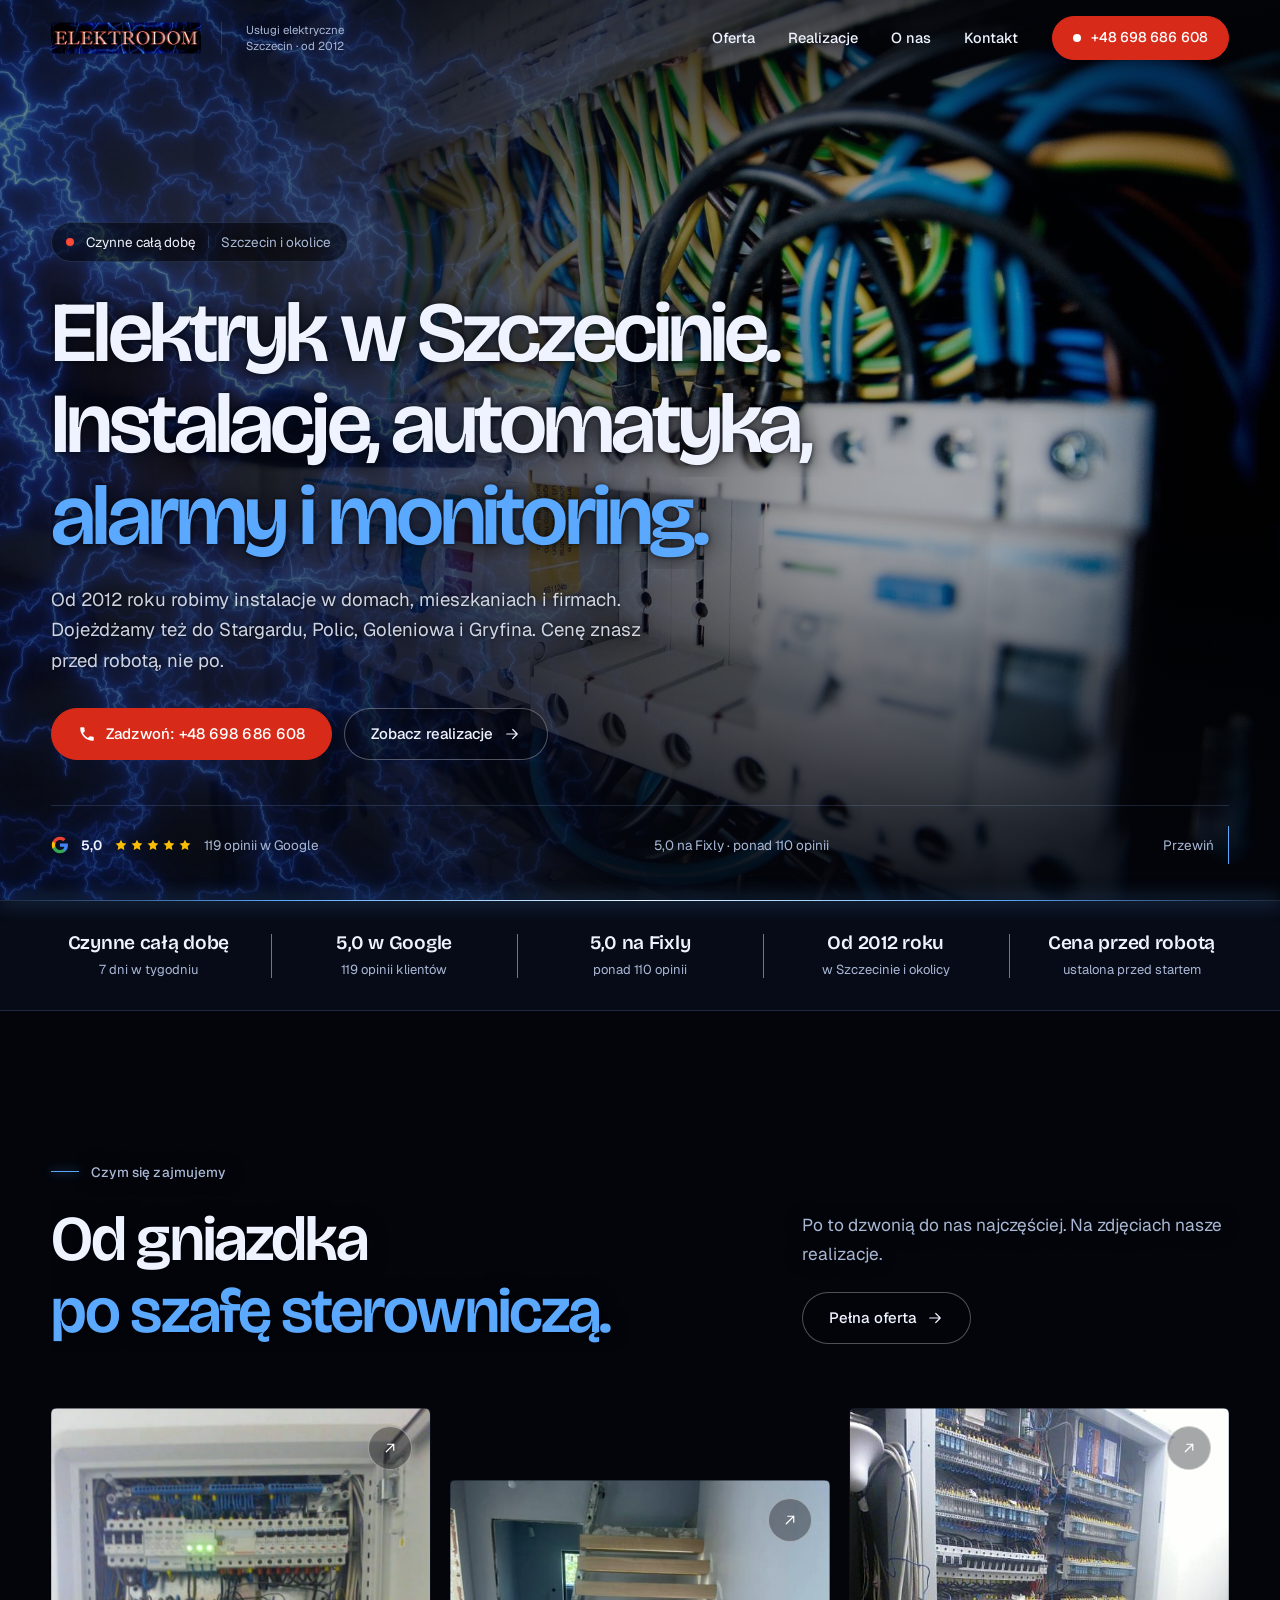
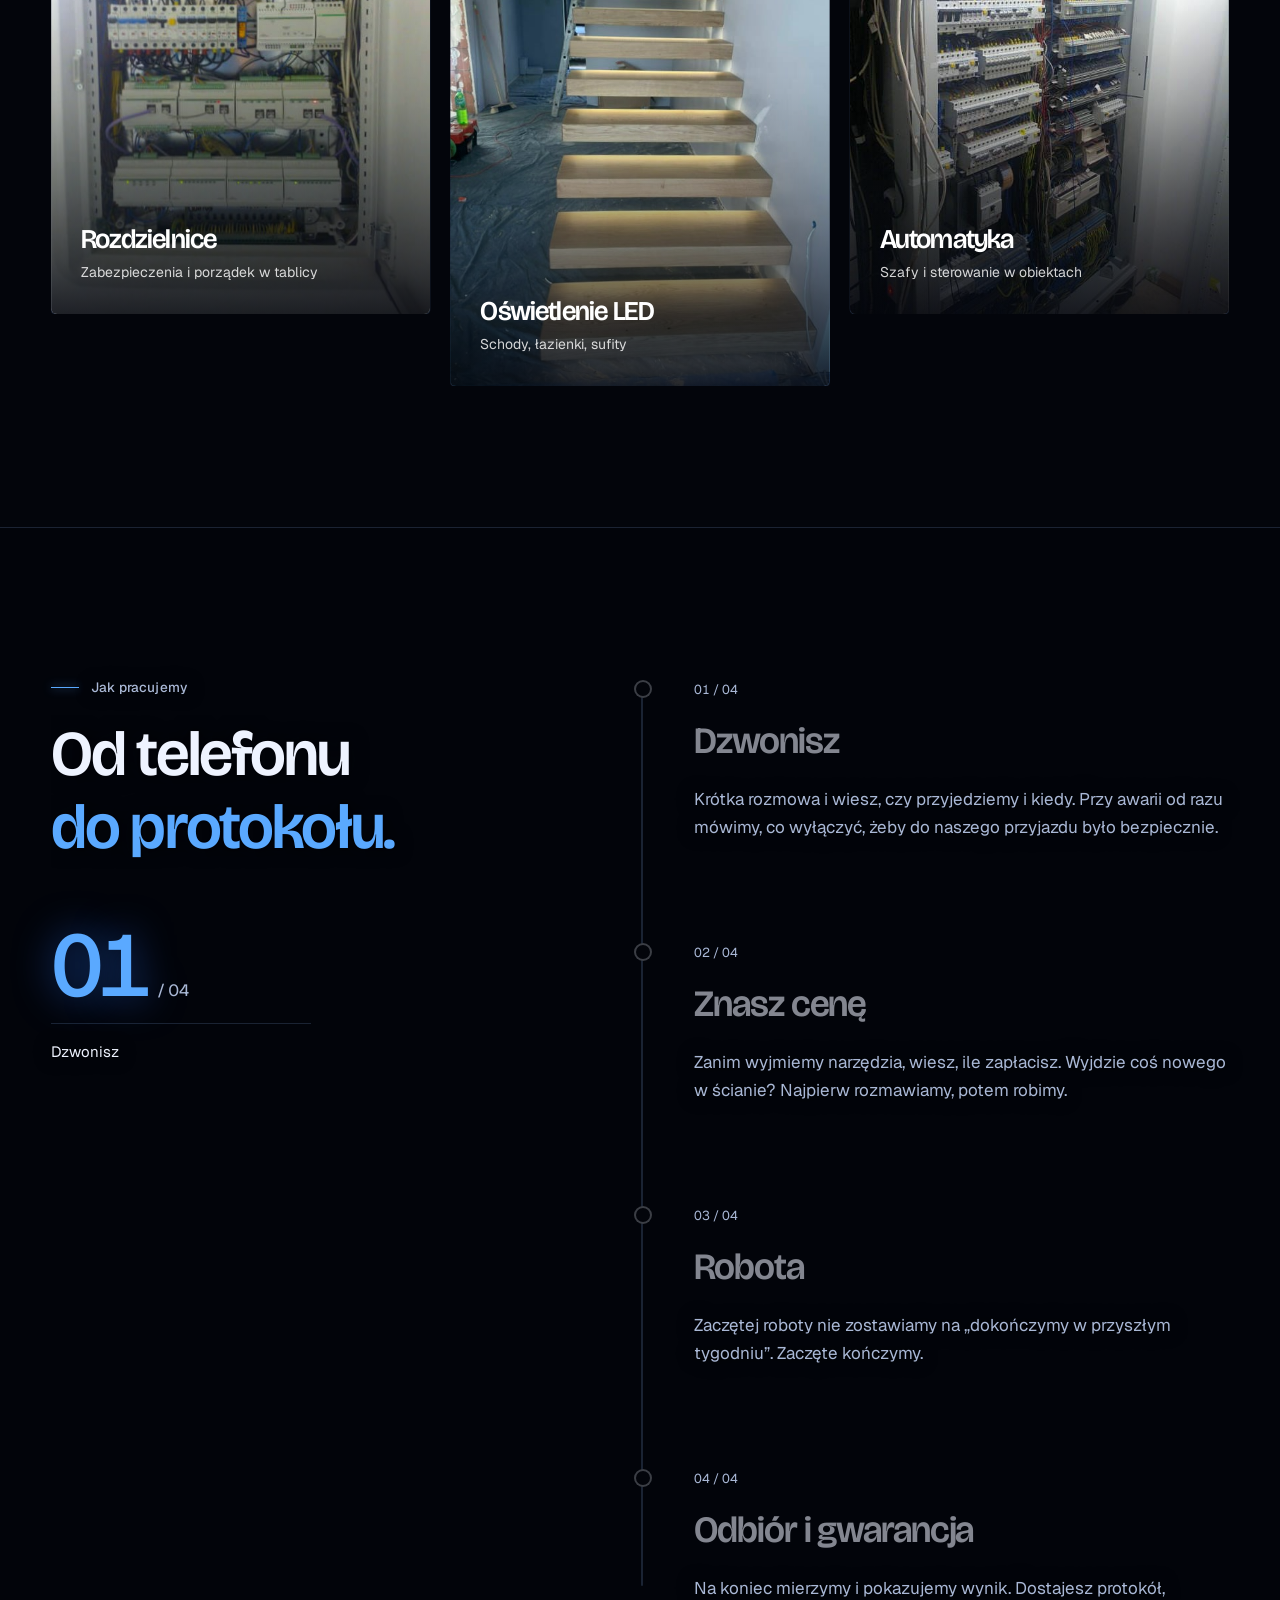
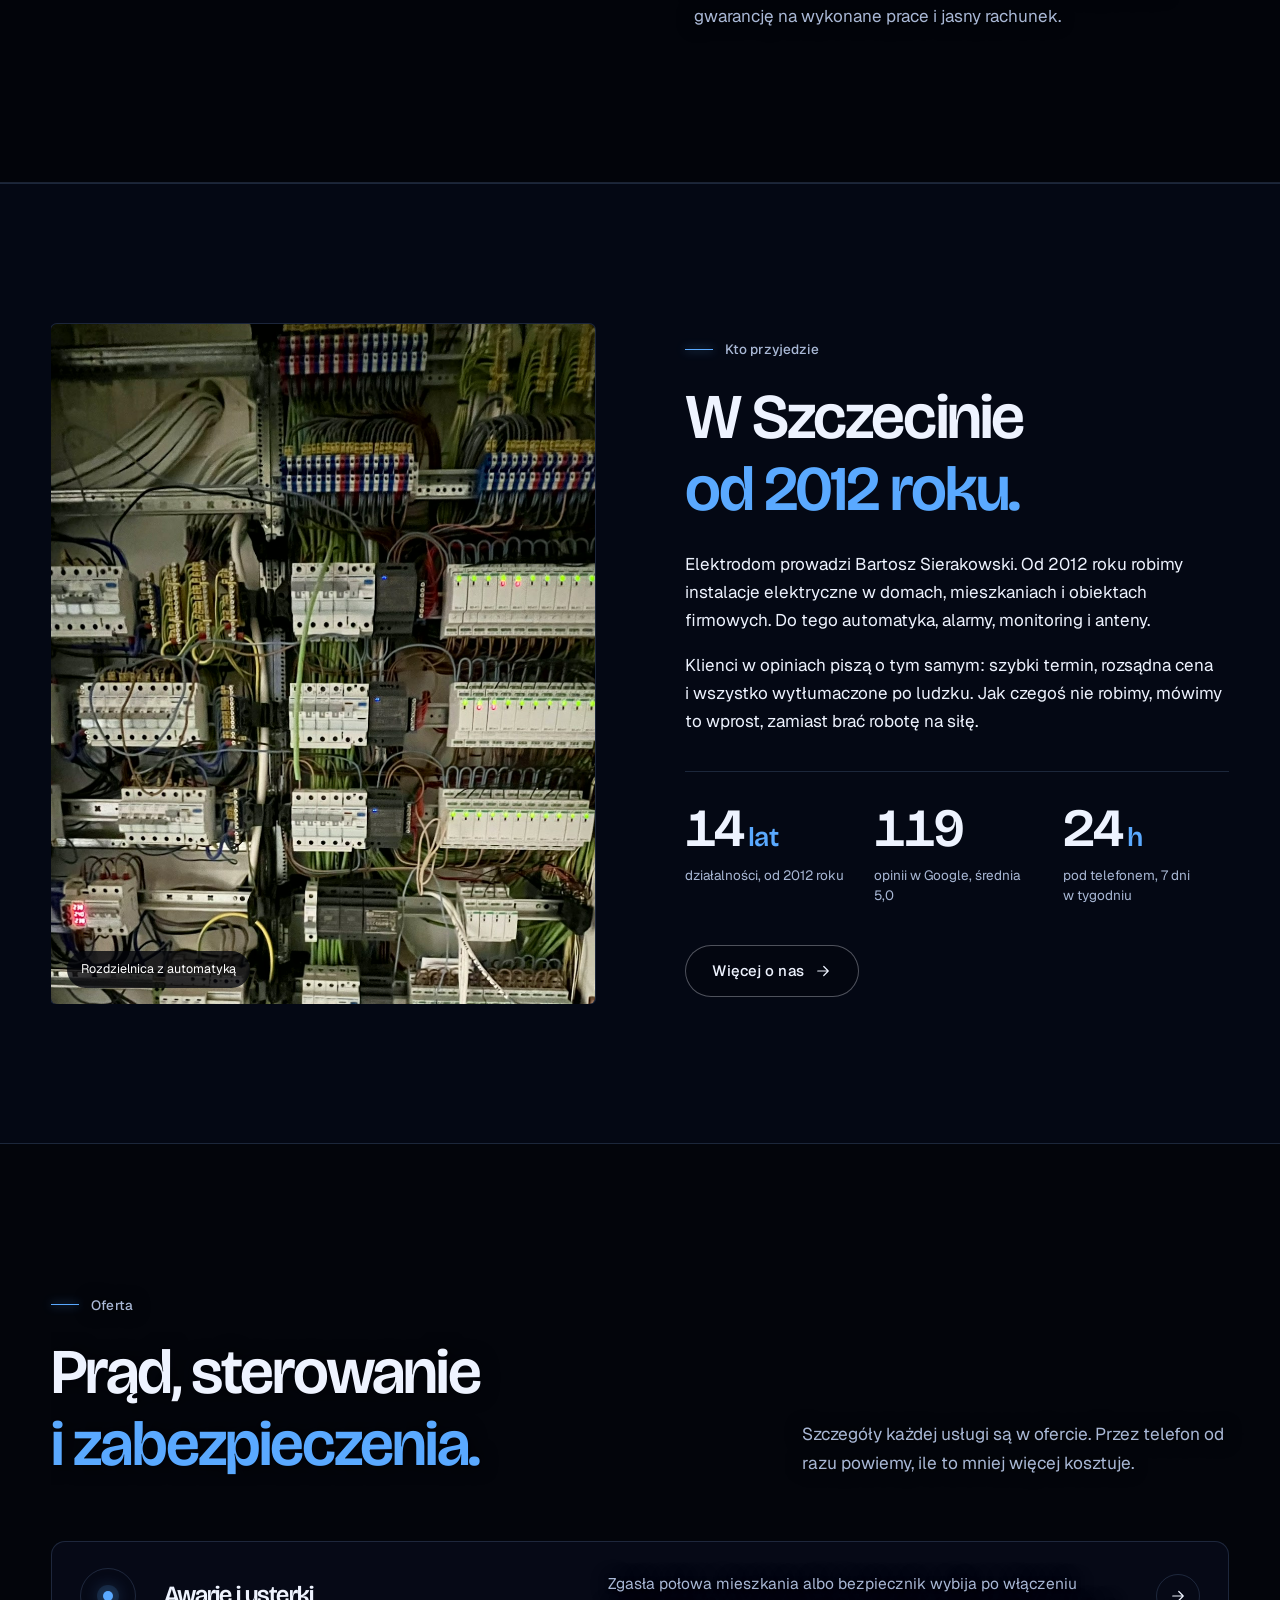
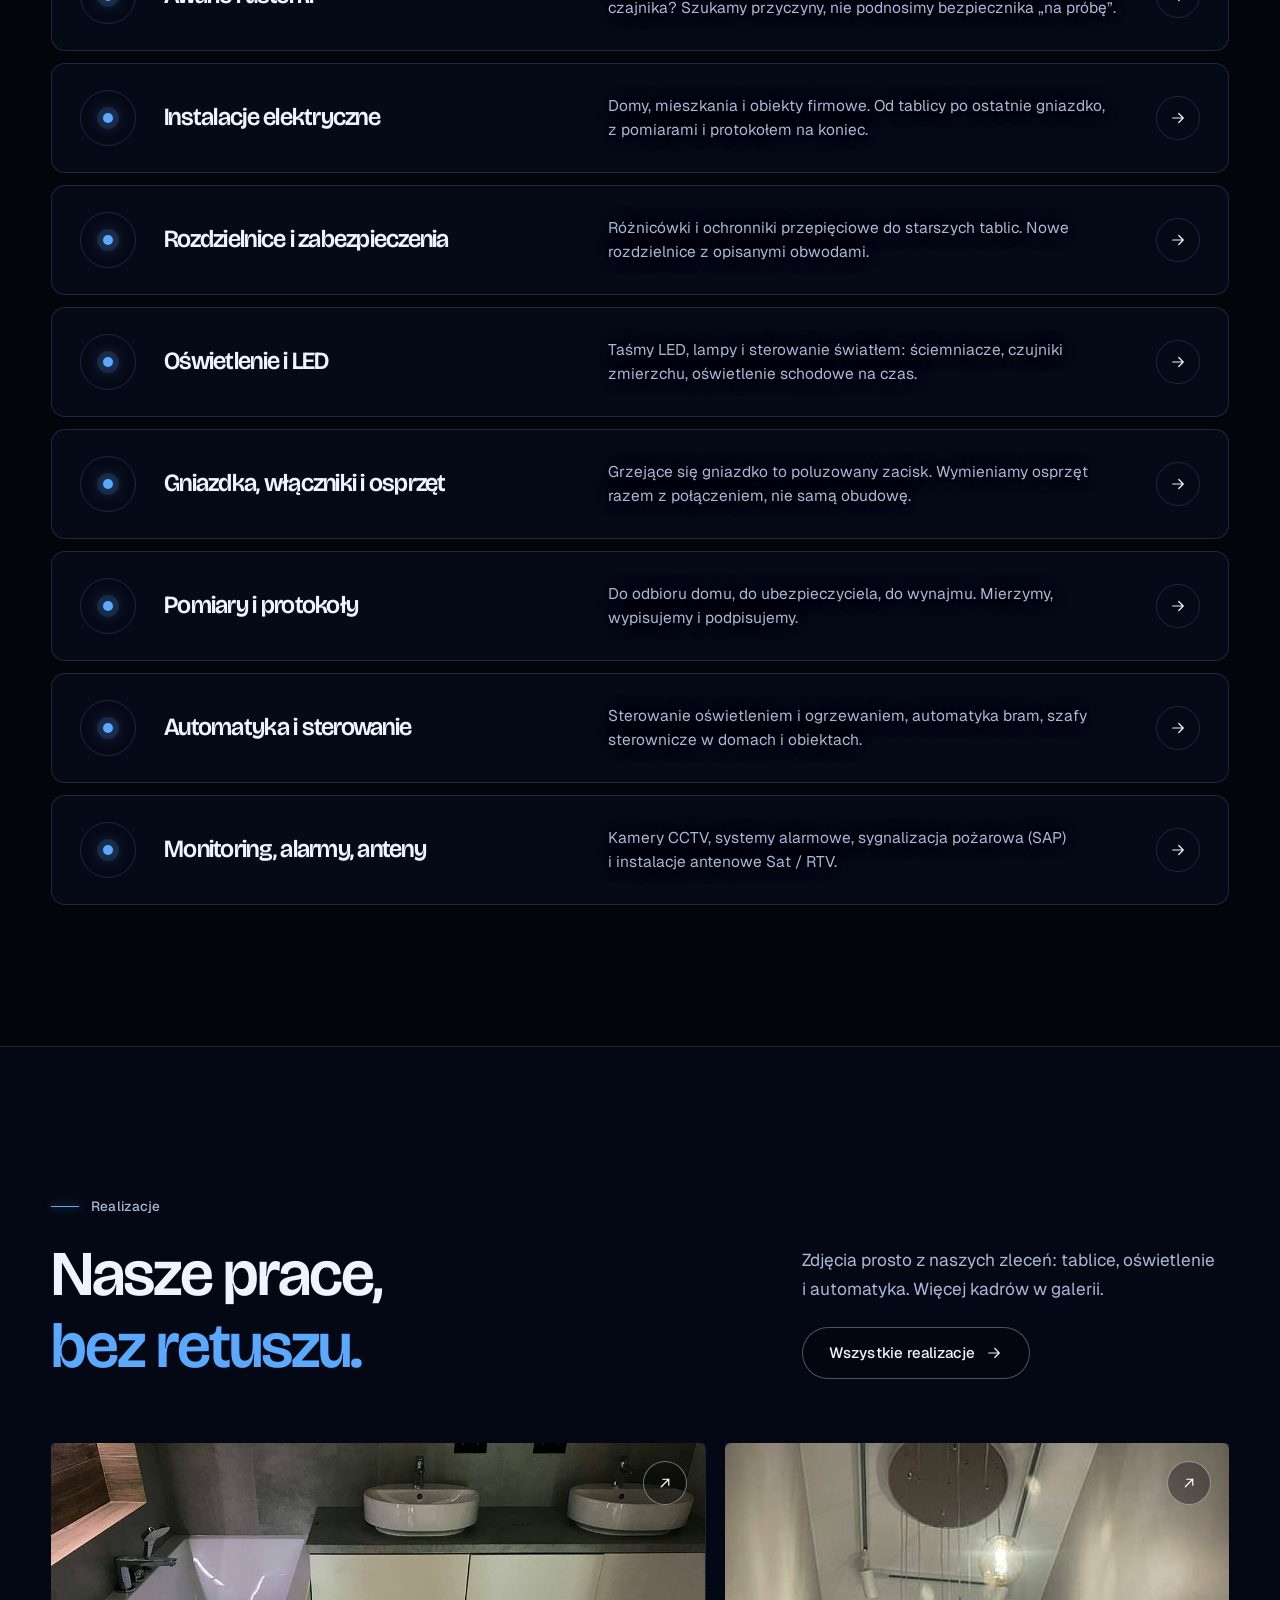
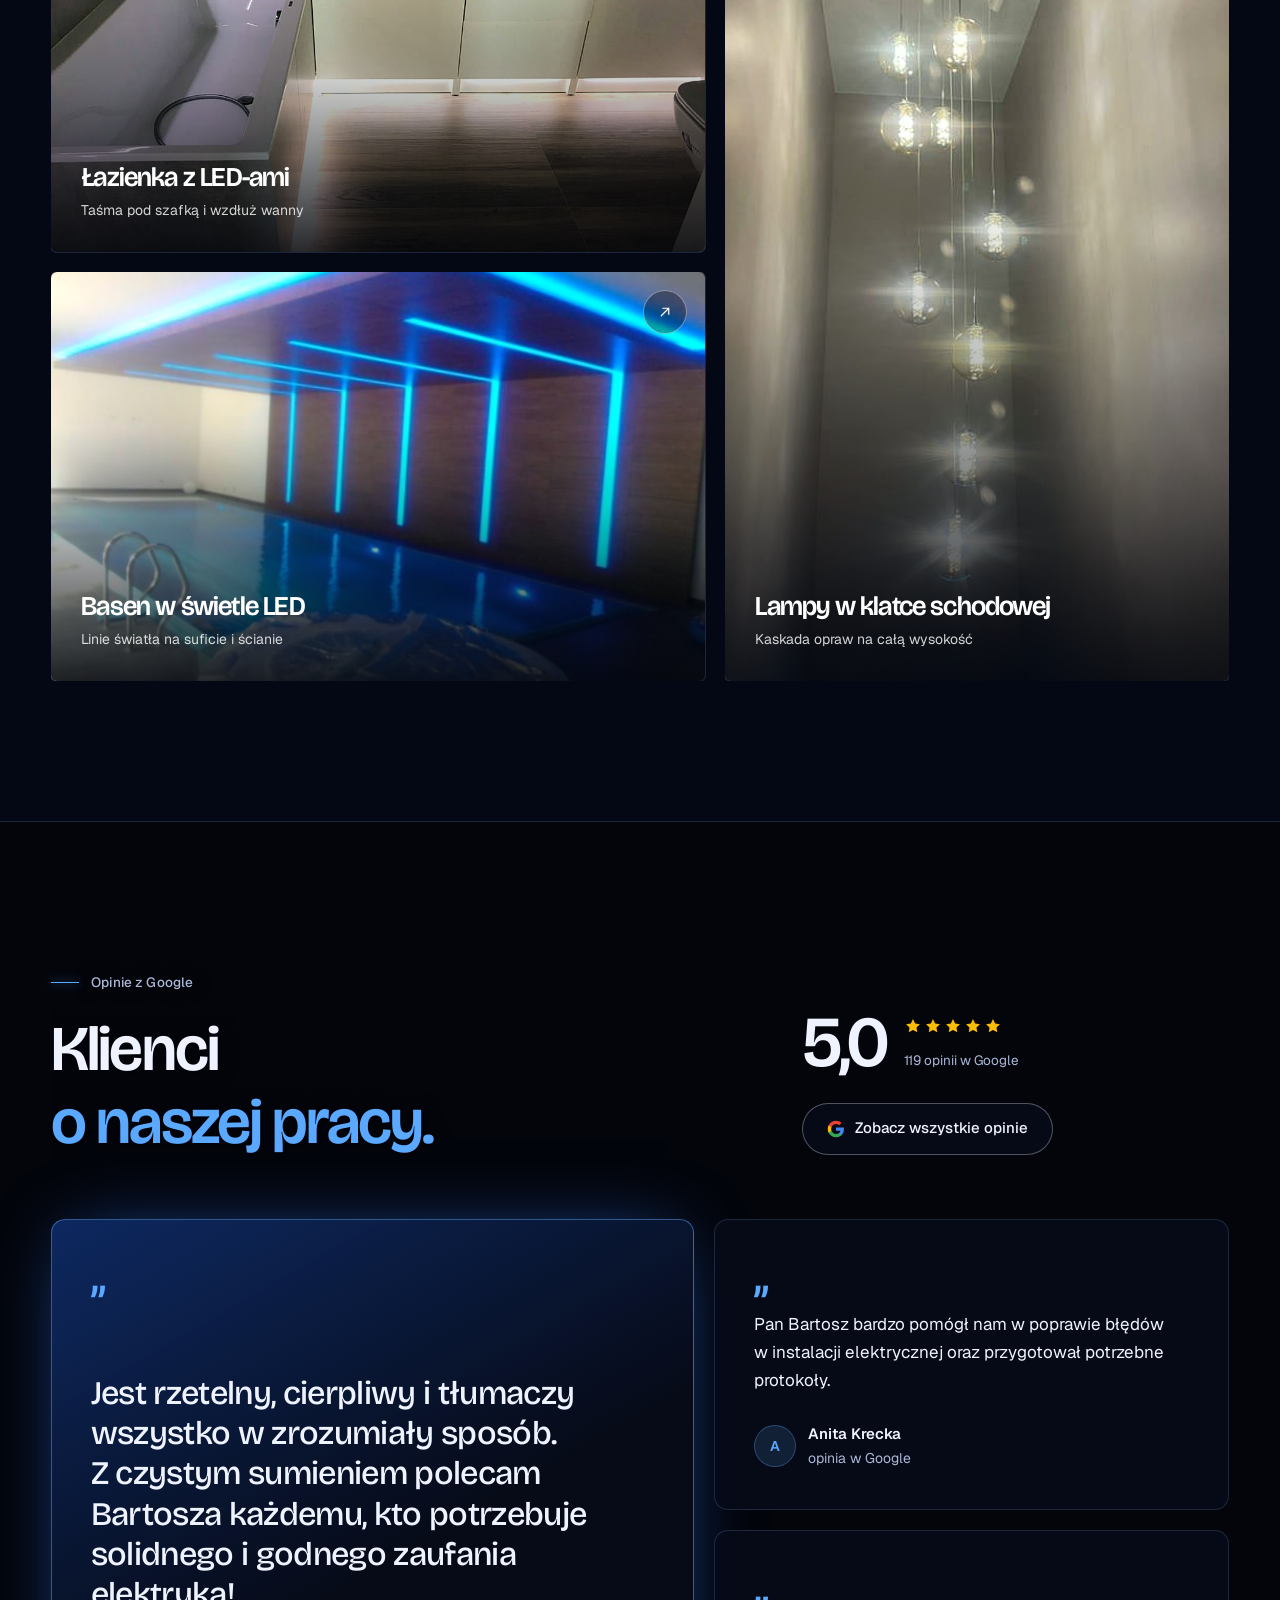
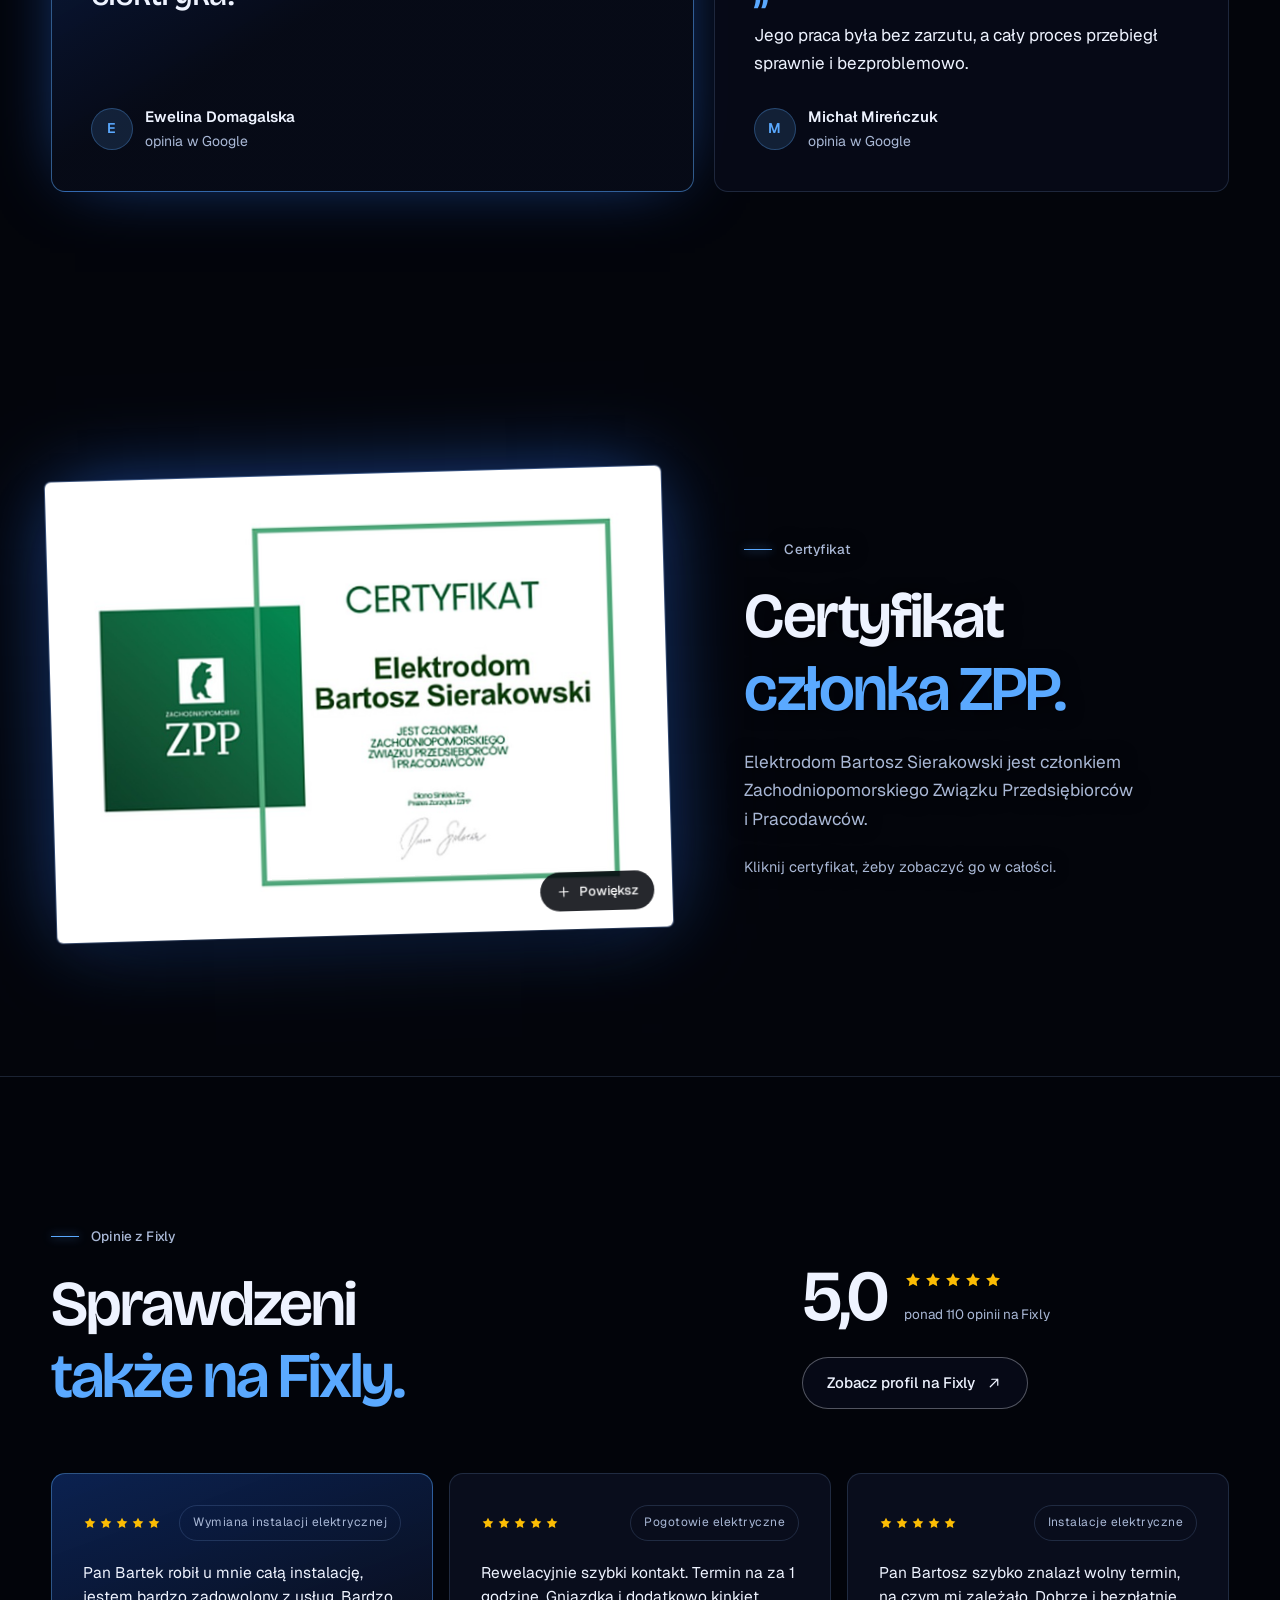
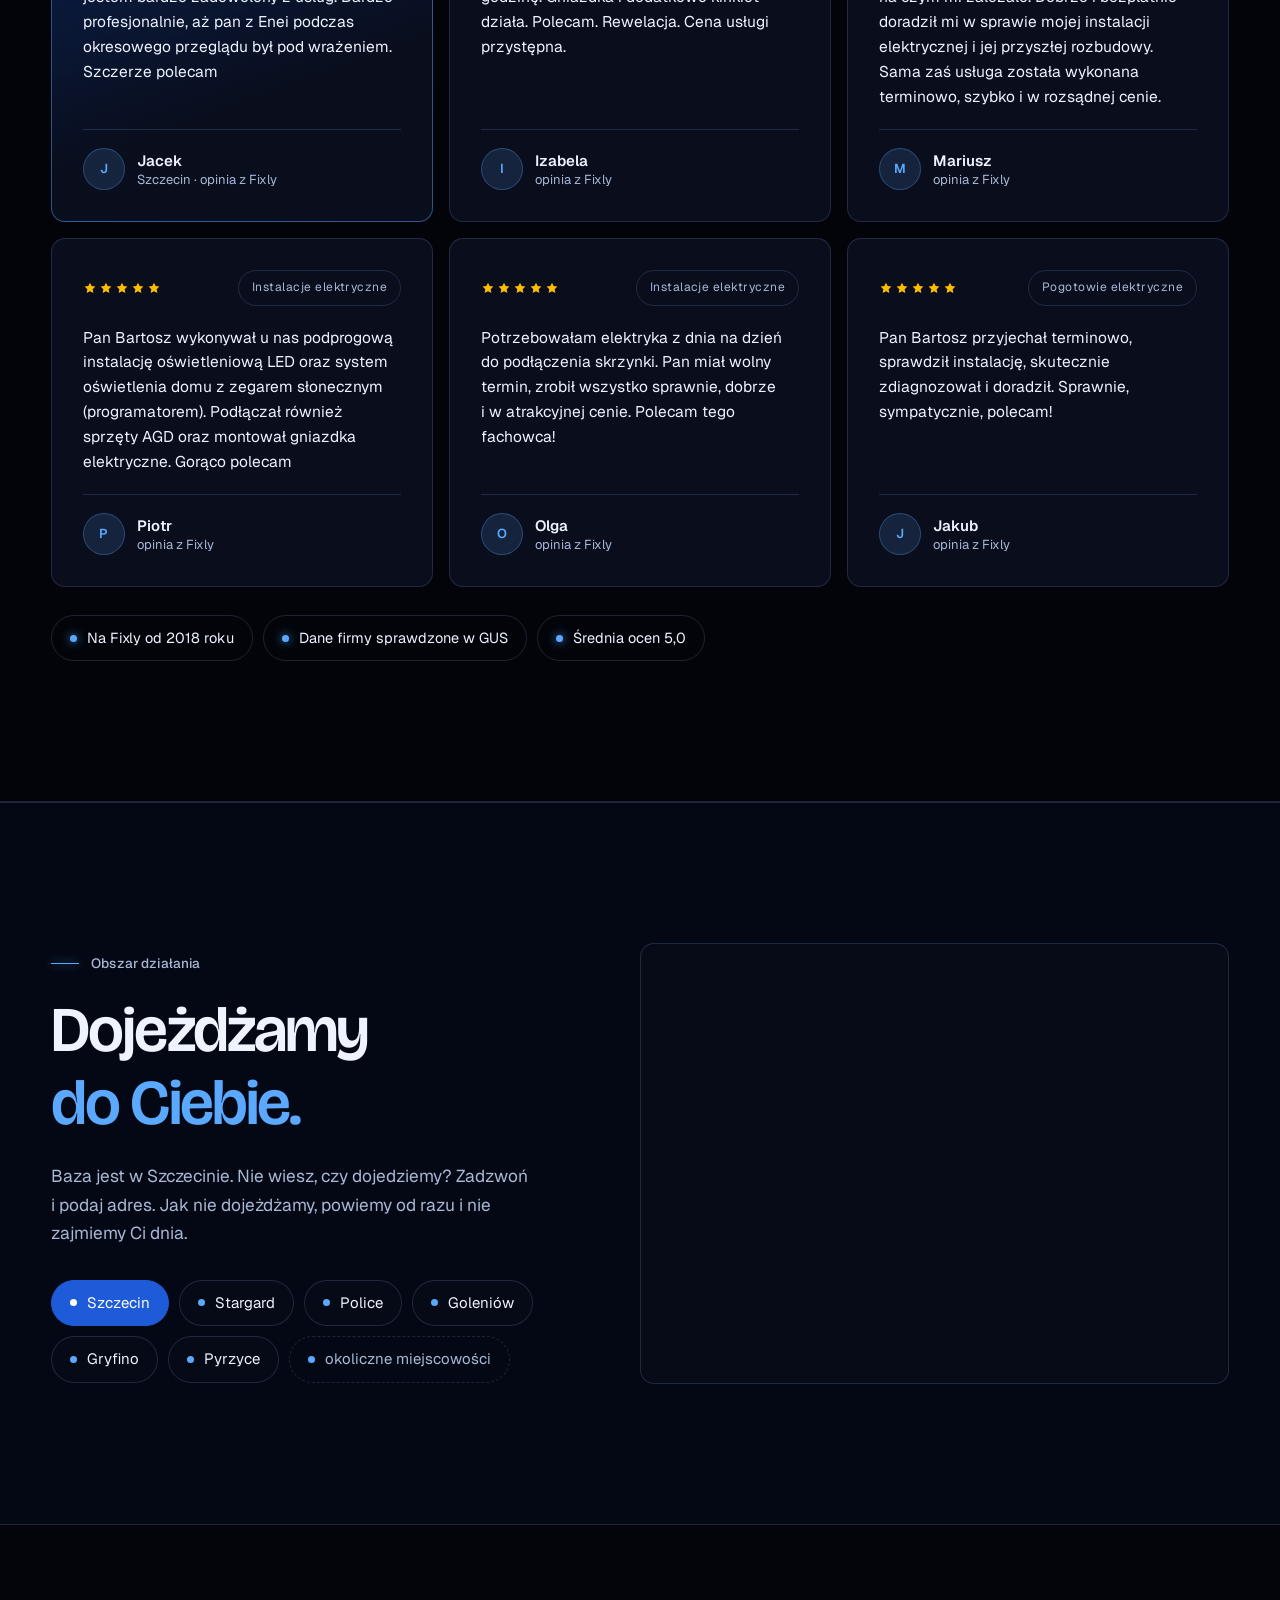
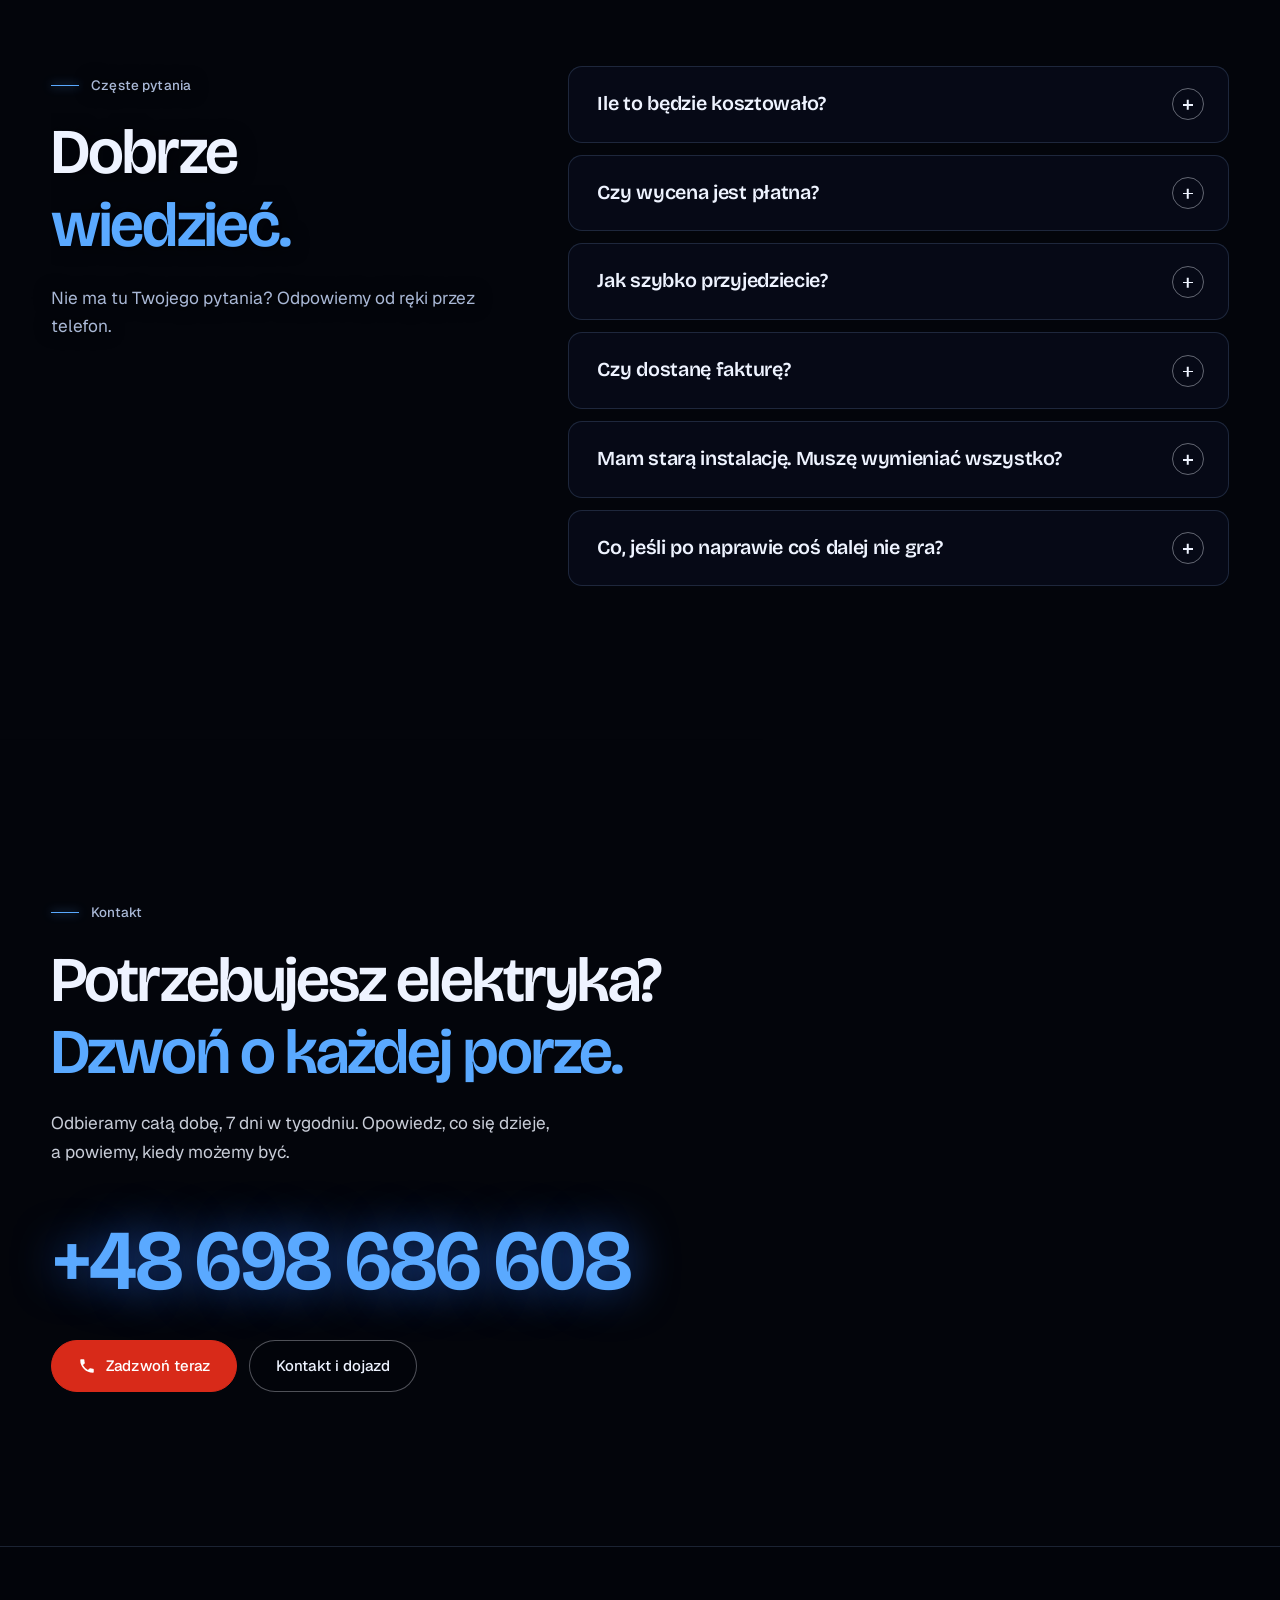
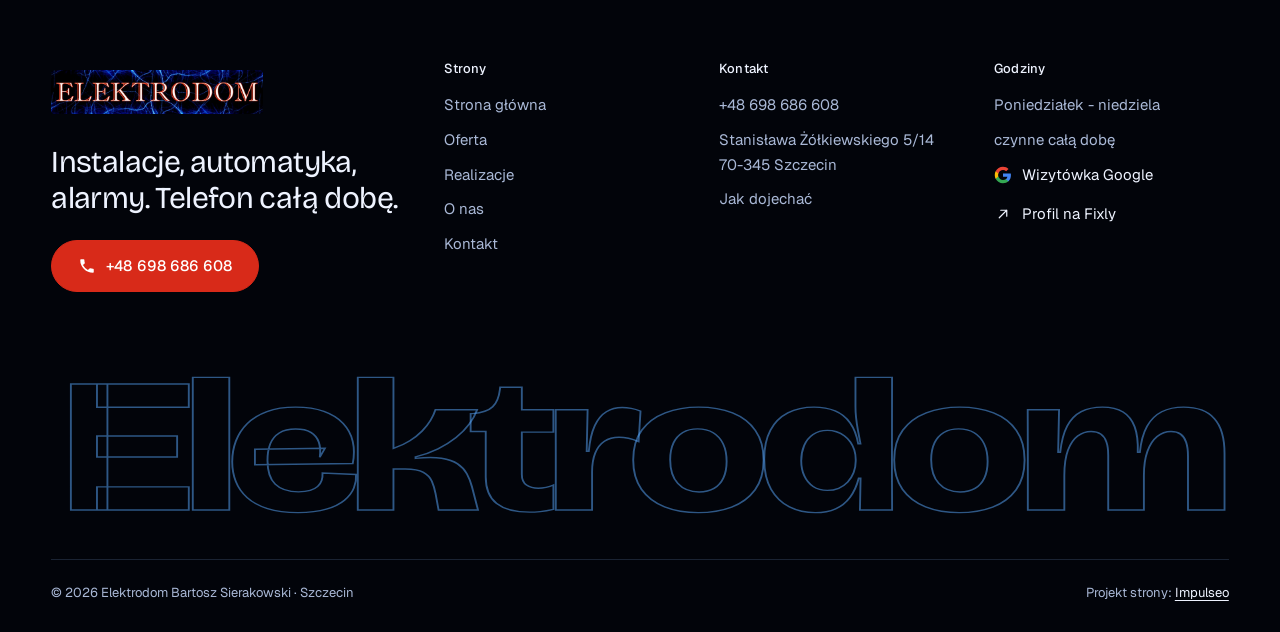
==== commit 67e5160e: "[claude-edit][cmt:39d6974e-cd9d-490b-a98c-bd1604f823ac] szata w stylu logo (granat, niebieski, czerw" ====
--- a/index.html
+++ b/index.html
@@ -3,248 +3,469 @@
 <head>
 <meta charset="UTF-8">
 <meta name="viewport" content="width=device-width, initial-scale=1.0">
-<title>Elektrodom - elektryk z dojazdem</title>
-<meta name="description" content="Elektryk w Szczecinie z dojazdem. Awarie, instalacje, rozdzielnice, oświetlenie, pomiary z protokołem. Cenę znasz przed robotą. Zadzwoń: +48 698 686 608.">
-<link rel="canonical" href="https://kris20032.github.io/elektrodom/">
+<title>Elektrodom - elektryk Szczecin | instalacje, automatyka, alarmy</title>
+<meta name="description" content="Elektryk w Szczecinie od 2012 roku. Instalacje elektryczne, rozdzielnice, oświetlenie LED, automatyka, alarmy i monitoring. Czynne całą dobę. Telefon: +48 698 686 608.">
+<link rel="canonical" href="https://impulseo-pl.github.io/elektrodom/">
 <meta name="robots" content="noindex, nofollow">
+<meta name="theme-color" content="#03050B">
 <meta property="og:type" content="website">
 <meta property="og:locale" content="pl_PL">
 <meta property="og:site_name" content="Elektrodom">
-<meta property="og:title" content="Elektrodom - elektryk z dojazdem">
-<meta property="og:description" content="Elektryk w Szczecinie z dojazdem. Awarie, instalacje, rozdzielnice, oświetlenie, pomiary z protokołem. Cenę znasz przed robotą. Zadzwoń: +48 698 686 608.">
-<meta property="og:url" content="https://kris20032.github.io/elektrodom/">
-<meta property="og:image" content="https://kris20032.github.io/elektrodom/img/og.jpg">
+<meta property="og:title" content="Elektrodom - elektryk Szczecin | instalacje, automatyka, alarmy">
+<meta property="og:description" content="Elektryk w Szczecinie od 2012 roku. Instalacje elektryczne, rozdzielnice, oświetlenie LED, automatyka, alarmy i monitoring. Czynne całą dobę. Telefon: +48 698 686 608.">
+<meta property="og:url" content="https://impulseo-pl.github.io/elektrodom/">
+<meta property="og:image" content="https://impulseo-pl.github.io/elektrodom/img/og.jpg">
 <meta property="og:image:width" content="1200">
 <meta property="og:image:height" content="630">
 <meta name="twitter:card" content="summary_large_image">
-<script type="application/ld+json">{"@context": "https://schema.org", "@type": "Electrician", "name": "Elektrodom", "url": "https://kris20032.github.io/elektrodom/", "telephone": "+48698686608", "image": "https://kris20032.github.io/elektrodom/img/og.jpg", "areaServed": "Szczecin", "sameAs": ["https://maps.google.com/?cid=2339905175284633755&g_mp=Cidnb29nbGUubWFwcy5wbGFjZXMudjEuUGxhY2VzLlNlYXJjaFRleHQQAhgEIAA"]}</script>
+<script type="application/ld+json">{"@context": "https://schema.org", "@type": "Electrician", "name": "Elektrodom Bartosz Sierakowski", "url": "https://impulseo-pl.github.io/elektrodom/", "telephone": "+48698686608", "image": "https://impulseo-pl.github.io/elektrodom/img/og.jpg", "logo": "https://impulseo-pl.github.io/elektrodom/img/logo.png", "address": {"@type": "PostalAddress", "streetAddress": "Stanisława Żółkiewskiego 5/14", "postalCode": "70-345", "addressLocality": "Szczecin", "addressCountry": "PL"}, "geo": {"@type": "GeoCoordinates", "latitude": 53.4301319, "longitude": 14.5360166}, "openingHours": "Mo-Su 00:00-23:59", "areaServed": ["Szczecin", "Stargard", "Police", "Goleniów", "Gryfino", "Pyrzyce"], "aggregateRating": {"@type": "AggregateRating", "ratingValue": "5.0", "reviewCount": "119"}, "sameAs": ["https://maps.google.com/?cid=2339905175284633755&g_mp=Cidnb29nbGUubWFwcy5wbGFjZXMudjEuUGxhY2VzLlNlYXJjaFRleHQQAhgEIAA", "https://fixly.pl/profil/bartosz-sierakowski-byovga35x", "https://www.oferteo.pl/elektrodom-bartosz-sierakowski/firma/1865440"]}</script>
+<script>(function(){var d=document.documentElement;d.classList.add('js');try{if(!window.matchMedia('(prefers-reduced-motion: reduce)').matches)d.classList.add('anim');}catch(e){}setTimeout(function(){if(!d.classList.contains('anim-ok'))d.classList.remove('anim');},3500);})();</script>
+<script>(function(){try{var d=document.documentElement,q=/[?&]intro/.test(location.search);if(!q&&window.matchMedia&&matchMedia('(prefers-reduced-motion: reduce)').matches)return;if(!q&&sessionStorage.getItem('elektrodom_intro'))return;sessionStorage.setItem('elektrodom_intro','1');d.classList.add('intro-on');setTimeout(function(){d.classList.remove('intro-on','intro-gra','intro-out');d.classList.add('hero-go')},4600);}catch(e){}})();</script>
+<link rel="preload" as="image" href="img/hero.jpg" fetchpriority="high">
+<link rel="preload" as="image" href="img/pioruny.jpg">
 <link rel="preconnect" href="https://fonts.googleapis.com">
 <link rel="preconnect" href="https://fonts.gstatic.com" crossorigin>
-<link href="https://fonts.googleapis.com/css2?family=Sora:wght@600;700;800&family=Manrope:wght@400;500;600&display=swap" rel="stylesheet">
-<link rel="stylesheet" href="assets/styles.css?v=ec82ed18">
+<link href="https://fonts.googleapis.com/css2?family=Bricolage+Grotesque:opsz,wght@12..96,400..700&amp;family=Geist:wght@400..600&amp;display=swap" rel="stylesheet">
+<link rel="stylesheet" href="assets/styles.css?v=20261112a">
+<script src="assets/lenis.min.js?v=1.1.20" defer></script>
+<script src="assets/main.js?v=20261112a" defer></script>
 </head>
 <body>
-
-<header class="nav">
-  <div class="wrap nav-inner">
-    <a class="brand brand-has-logo" href="index.html"><img class="brand-logo" src="img/logo.png" alt="Elektrodom" width="640" height="179" decoding="async"></a>
-    <nav class="nav-links">
-      <a href="oferta.html">Oferta</a>
-      <a href="realizacje.html">Realizacje</a>
-      <a href="o-nas.html">O nas</a>
-      <a href="kontakt.html">Kontakt</a>
-      <a href="tel:+48698686608" class="btn btn-accent">Zadzwoń +48 698 686 608</a>
-    </nav>
-    <button class="nav-toggle" aria-label="Menu"><span></span><span></span><span></span></button>
-  </div>
+<a class="skip" href="#tresc">Przejdź do treści</a>
+<header class="site-head">
+<div class="intro" aria-hidden="true"><span class="intro-line"><i></i></span><span class="intro-meta">usługi elektryczne · Szczecin · od 2012</span></div><div class="head-in">
+  <a class="brand" href="index.html" aria-label="Elektrodom - strona główna">
+    <span class="znak"><img class="wm logo-img" src="img/logo.png" alt="Elektrodom" width="640" height="179" decoding="async"></span>
+    <span class="brand-sub">Usługi elektryczne<br>Szczecin · od 2012</span>
+  </a>
+  <nav class="nav-links" aria-label="Menu główne">
+    <a class="nl" href="oferta.html">Oferta</a><a class="nl" href="realizacje.html">Realizacje</a><a class="nl" href="o-nas.html">O&nbsp;nas</a><a class="nl" href="kontakt.html">Kontakt</a>
+    <a class="btn btn-volt nav-cta" href="tel:+48698686608"><span class="live" aria-hidden="true"></span>+48 698 686 608</a>
+  </nav>
+  <button class="burger" type="button" aria-label="Otwórz menu" aria-expanded="false" aria-controls="mnav"><span></span><span></span></button>
+</div>
 </header>
-
-<main>
-<section class="hero-fach">
-  <img class="hf-photo" src="img/hero.jpg" fetchpriority="high" data-rotate="img/g15.jpg|img/g14.jpg" alt="Elektrodom" width="1880" height="1251">
-  <div class="hf-panel">
-    <div class="hf-inner">
-      <span class="hf-kicker">Usługi elektryczne</span>
-      <h1 class="hf-title">Od 14 lat robimy instalacje w Szczecinie. <em></em></h1>
-      <p class="hf-lead">Awarie, remonty instalacji, nowe domy - od 14 lat w Szczecinie. Cenę znasz przed robotą, nie po.</p>
-      <a class="hf-phone" href="tel:+48698686608"><span class="hf-phone-lab">Zadzwoń teraz</span><span class="hf-phone-num"><svg class="ico-tel" width="16" height="16" viewBox="0 0 24 24" fill="none" aria-hidden="true"><path d="M6.6 10.8a15.5 15.5 0 0 0 6.6 6.6l2.2-2.2a1 1 0 0 1 1-.24 11.4 11.4 0 0 0 3.6.58 1 1 0 0 1 1 1V20a1 1 0 0 1-1 1A17 17 0 0 1 3 4a1 1 0 0 1 1-1h3.5a1 1 0 0 1 1 1c0 1.25.2 2.46.58 3.6a1 1 0 0 1-.25 1l-2.23 2.2Z" fill="currentColor"/></svg> +48 698 686 608</span></a>
-      <div class="hf-actions">
-        <a href="kontakt.html" class="btn btn-accent">Wyślij zdjęcie usterki <span class="arr">→</span></a>
-        <a href="tel:+48698686608" class="btn btn-ghost hf-ghost">Zadzwoń +48 698 686 608</a>
-      </div>
-      <div class="hf-trust"><svg class="ico-star" width="14" height="14" viewBox="0 0 24 24" style="vertical-align:-2px" aria-hidden="true"><path d="M12 2.8l2.85 5.8 6.4.93-4.63 4.5 1.1 6.37L12 17.4l-5.72 3 1.1-6.37-4.63-4.5 6.4-.93L12 2.8Z" fill="currentColor"/></svg> Ocena 5,0 w Google · 119 opinii · od 2012</div>
-    </div>
-  </div>
-</section>
-<section class="fach-promise">
-  <div class="wrap">
-    <ul class="fp-row reveal"><li>Bezpłatna wycena</li><li>Dojazd: Szczecin i okolice</li><li>Gwarancja na robociznę</li></ul>
-  </div>
-</section>
-<section class="opinie-mini" aria-label="Opinie klientów">
-  <div class="wrap">
-    <div class="om-row">
-      <div class="om-item reveal"><blockquote>„Jest rzetelny, cierpliwy i tłumaczy wszystko w zrozumiały sposób.”</blockquote><span class="om-autor">Ewelina Domagalska</span></div>
-      <div class="om-item reveal"><blockquote>„Pan Bartosz bardzo pomógł nam w poprawie błędów w instalacji elektrycznej oraz przygotował potrzebne protokoły”</blockquote><span class="om-autor">Anita Krecka</span></div>
-      <div class="om-item reveal"><blockquote>„Jego praca była bez zarzutu, a cały proces przebiegł sprawnie i bezproblemowo.”</blockquote><span class="om-autor">Michał Mireńczuk</span></div>
-    </div>
-  </div>
-</section>
-<section class="awaria">
-  <div class="wrap">
-      <div class="reveal">
-        <h3>Awaria? Jesteśmy pod telefonem.</h3>
-        <p>Szybki dojazd na pilne zgłoszenia.</p>
-      </div>
-      <a class="btn btn-accent" href="tel:+48698686608">Zadzwoń teraz: +48 698 686 608</a>
-  </div>
-</section>
-<section class="gateways-band">
-  <div class="wrap">
-    <div class="gateways">
-      <a href="oferta.html" class="gateway reveal"><img src="img/g6.jpg" alt="Awarie i usterki" loading="lazy" width="1731" height="1300" decoding="async"><span class="g-ttl">Awarie i usterki</span></a>
-      <a href="oferta.html" class="gateway reveal"><img src="img/g10.jpg" alt="Instalacje elektryczne" loading="lazy" width="1880" height="1253" decoding="async"><span class="g-ttl">Instalacje elektryczne</span></a>
-      <a href="oferta.html" class="gateway reveal"><img src="img/g11.jpg" alt="Rozdzielnice i zabezpieczenia" loading="lazy" width="1880" height="1253" decoding="async"><span class="g-ttl">Rozdzielnice i zabezpieczenia</span></a>
-    </div>
-  </div>
-</section>
-<section class="proces proces-os fachowcy">
+<script>(function(){var d=document.documentElement;if(!d.classList.contains('intro-on'))return;
+var wyszlo=false,koniec=false,t0=Date.now();
+function heroGotowe(){var im=document.querySelector('.hero-media img');return !!(im&&im.complete&&im.naturalWidth>0);}
+function sprzataj(){if(koniec)return;koniec=true;d.classList.add('hero-go');d.classList.remove('intro-on','intro-gra','intro-out');
+['--i-w','--i-h','--i-px','--i-py','--i-zmniejsz','--i-baza-w','--i-baza-h'].forEach(function(k){d.style.removeProperty(k);});
+try{document.dispatchEvent(new Event('wejscie:koniec'));}catch(e){}}
+function wyjdz(){if(wyszlo||koniec)return;wyszlo=true;d.classList.add('intro-out');setTimeout(function(){d.classList.add('hero-go');},240);setTimeout(sprzataj,880);}
+function moze(){if(wyszlo||koniec)return;var t=Date.now()-t0;if(t>=1240&&(heroGotowe()||t>=1700))wyjdz();else setTimeout(moze,60);}
+try{var znak=document.querySelector('.brand .znak'),wm=znak&&znak.querySelector('.wm');if(!wm){sprzataj();return;}
+znak.classList.add('mierze');var r=wm.getBoundingClientRect();znak.classList.remove('mierze');
+if(!r.width||!r.height){sprzataj();return;}
+var W=window.innerWidth,H=window.innerHeight,cel=W<680?Math.min(W*0.72,320):Math.min(W*0.36,540);cel=Math.max(r.width,cel);
+var u=function(k,v){d.style.setProperty(k,v);};
+u('--i-w',Math.round(cel)+'px');u('--i-h',Math.round(cel*r.height/r.width)+'px');u('--i-zmniejsz',(r.width/cel).toFixed(4));
+u('--i-px',Math.round(r.left+r.width/2-W/2)+'px');u('--i-py',Math.round(r.top+r.height/2-H/2)+'px');
+u('--i-baza-w',Math.round(r.width)+'px');u('--i-baza-h',Math.round(r.height)+'px');
+requestAnimationFrame(function(){requestAnimationFrame(function(){d.classList.add('intro-gra');t0=Date.now();moze();});});
+['wheel','touchstart','keydown','pointerdown'].forEach(function(ev){window.addEventListener(ev,function(){sprzataj();},{once:true,passive:true});});
+setTimeout(sprzataj,3900);
+}catch(e){sprzataj();}})();</script>
+<div class="mnav" id="mnav">
+  <div class="mnav-in">
+    <a class="ml" href="index.html" aria-current="page">Strona główna</a><a class="ml" href="oferta.html">Oferta</a><a class="ml" href="realizacje.html">Realizacje</a><a class="ml" href="o-nas.html">O&nbsp;nas</a><a class="ml" href="kontakt.html">Kontakt</a>
+    <div class="mnav-foot">
+      <span>Telefon czynny całą dobę, 7 dni w&nbsp;tygodniu</span>
+      <a class="btn btn-volt" href="tel:+48698686608"><svg class="ico" width="16" height="16" viewBox="0 0 24 24" fill="none" aria-hidden="true"><path d="M6.6 10.8a15.5 15.5 0 0 0 6.6 6.6l2.2-2.2a1 1 0 0 1 1-.24 11.4 11.4 0 0 0 3.6.58 1 1 0 0 1 1 1V20a1 1 0 0 1-1 1A17 17 0 0 1 3 4a1 1 0 0 1 1-1h3.5a1 1 0 0 1 1 1c0 1.25.2 2.46.58 3.6a1 1 0 0 1-.25 1l-2.23 2.2Z" fill="currentColor"/></svg>+48 698 686 608</a>
+    </div>
+  </div>
+</div>
+<main id="tresc">
+
+<section class="hero" id="start">
+  <div class="hero-media"><img src="img/hero.jpg" alt="Rozdzielnica z aparaturą modułową i kolorowymi przewodami, sprawdzana próbnikiem" width="1880" height="1251" decoding="async" fetchpriority="high"></div>
+  <div class="hero-volt" aria-hidden="true"></div>
+  <div class="hero-in">
+    <p class="hero-tag up" style="--d:0"><span class="live" aria-hidden="true"></span>Czynne całą dobę<span class="sep" aria-hidden="true"></span><span class="muted">Szczecin i&nbsp;okolice</span></p>
+    <h1><span class="ln"><span class="ln-i" style="--k:0">Elektryk w&nbsp;Szczecinie.</span></span><span class="ln"><span class="ln-i" style="--k:1">Instalacje, automatyka,</span></span><span class="ln"><span class="ln-i" style="--k:2"><em>alarmy i&nbsp;monitoring.</em></span></span></h1>
+    <p class="hero-lead up" style="--d:380">Od 2012 roku robimy instalacje w&nbsp;domach, mieszkaniach i&nbsp;firmach. Dojeżdżamy też do Stargardu, Polic, Goleniowa i&nbsp;Gryfina. Cenę znasz przed robotą, nie po.</p>
+    <div class="hero-ctas up" style="--d:500">
+      <a class="btn btn-volt" href="tel:+48698686608"><svg class="ico" width="16" height="16" viewBox="0 0 24 24" fill="none" aria-hidden="true"><path d="M6.6 10.8a15.5 15.5 0 0 0 6.6 6.6l2.2-2.2a1 1 0 0 1 1-.24 11.4 11.4 0 0 0 3.6.58 1 1 0 0 1 1 1V20a1 1 0 0 1-1 1A17 17 0 0 1 3 4a1 1 0 0 1 1-1h3.5a1 1 0 0 1 1 1c0 1.25.2 2.46.58 3.6a1 1 0 0 1-.25 1l-2.23 2.2Z" fill="currentColor"/></svg>Zadzwoń: +48 698 686 608</a>
+      <a class="btn btn-ghost" href="realizacje.html">Zobacz realizacje<svg class="ico arr" width="18" height="18" viewBox="0 0 24 24" fill="none" stroke="currentColor" stroke-width="1.6" stroke-linecap="round" stroke-linejoin="round" aria-hidden="true"><path d="M5 12h14M13 6l6 6-6 6"/></svg></a>
+    </div>
+    <div class="hero-foot up" style="--d:640">
+      <span class="rate"><svg class="g-logo" viewBox="0 0 24 24" width="18" height="18" aria-hidden="true"><path fill="#4285F4" d="M22.56 12.25c0-.78-.07-1.53-.2-2.25H12v4.26h5.92c-.26 1.37-1.04 2.53-2.21 3.31v2.77h3.57c2.08-1.92 3.28-4.74 3.28-8.09z"/><path fill="#34A853" d="M12 23c2.97 0 5.46-.98 7.28-2.66l-3.57-2.77c-.98.66-2.23 1.06-3.71 1.06-2.86 0-5.29-1.93-6.16-4.53H2.18v2.84C3.99 20.53 7.7 23 12 23z"/><path fill="#FBBC05" d="M5.84 14.09c-.22-.66-.35-1.36-.35-2.09s.13-1.43.35-2.09V7.07H2.18C1.43 8.55 1 10.22 1 12s.43 3.45 1.18 4.93l2.85-2.22.81-.62z"/><path fill="#EA4335" d="M12 5.38c1.62 0 3.06.56 4.21 1.64l3.15-3.15C17.45 2.09 14.97 1 12 1 7.7 1 3.99 3.47 2.18 7.07l3.66 2.84c.87-2.6 3.3-4.53 6.16-4.53z"/></svg><b>5,0</b><span class="stars" aria-label="Ocena 5 na 5"><svg viewBox="0 0 24 24" aria-hidden="true"><path d="M12 2.8l2.85 5.8 6.4.93-4.63 4.5 1.1 6.37L12 17.4l-5.72 3 1.1-6.37-4.63-4.5 6.4-.93L12 2.8Z" fill="currentColor"/></svg><svg viewBox="0 0 24 24" aria-hidden="true"><path d="M12 2.8l2.85 5.8 6.4.93-4.63 4.5 1.1 6.37L12 17.4l-5.72 3 1.1-6.37-4.63-4.5 6.4-.93L12 2.8Z" fill="currentColor"/></svg><svg viewBox="0 0 24 24" aria-hidden="true"><path d="M12 2.8l2.85 5.8 6.4.93-4.63 4.5 1.1 6.37L12 17.4l-5.72 3 1.1-6.37-4.63-4.5 6.4-.93L12 2.8Z" fill="currentColor"/></svg><svg viewBox="0 0 24 24" aria-hidden="true"><path d="M12 2.8l2.85 5.8 6.4.93-4.63 4.5 1.1 6.37L12 17.4l-5.72 3 1.1-6.37-4.63-4.5 6.4-.93L12 2.8Z" fill="currentColor"/></svg><svg viewBox="0 0 24 24" aria-hidden="true"><path d="M12 2.8l2.85 5.8 6.4.93-4.63 4.5 1.1 6.37L12 17.4l-5.72 3 1.1-6.37-4.63-4.5 6.4-.93L12 2.8Z" fill="currentColor"/></svg></span><span>119 opinii w&nbsp;Google</span></span>
+      <span>5,0 na Fixly · ponad 110 opinii</span>
+      <span class="cue" aria-hidden="true">Przewiń<span class="cue-line"><i></i></span></span>
+    </div>
+  </div>
+</section>
+
+<section class="strip" id="skrot" aria-label="Najważniejsze w skrócie">
+  <div class="strip-in">
+    <div class="strip-it"><div class="k">Czynne całą dobę</div><div class="v">7 dni w&nbsp;tygodniu</div></div>
+    <div class="strip-it"><div class="k">5,0 w&nbsp;Google</div><div class="v">119 opinii klientów</div></div>
+    <div class="strip-it"><div class="k">5,0 na Fixly</div><div class="v">ponad 110 opinii</div></div>
+    <div class="strip-it"><div class="k">Od 2012 roku</div><div class="v">w&nbsp;Szczecinie i&nbsp;okolicy</div></div>
+    <div class="strip-it"><div class="k">Cena przed robotą</div><div class="v">ustalona przed startem</div></div>
+  </div>
+</section>
+
+<section class="sec" id="uslugi">
+  <div class="wrap">
+    <div class="sec-head">
+      <div>
+        <p class="eyebrow rv">Czym się zajmujemy</p>
+        <h2 class="h2 rv rv-h"><span class="ln"><span class="ln-i" style="--k:0">Od gniazdka</span></span><span class="ln"><span class="ln-i" style="--k:1"><em>po szafę sterowniczą.</em></span></span></h2>
+      </div>
+      <div class="side rv" style="--d:120">
+        <p class="lead">Po to dzwonią do nas najczęściej. Na zdjęciach nasze realizacje.</p>
+        <a class="btn btn-ghost" href="oferta.html">Pełna oferta<svg class="ico arr" width="18" height="18" viewBox="0 0 24 24" fill="none" stroke="currentColor" stroke-width="1.6" stroke-linecap="round" stroke-linejoin="round" aria-hidden="true"><path d="M5 12h14M13 6l6 6-6 6"/></svg></a>
+      </div>
+    </div>
+    <div class="tiles-3">
+      <a class="tile rv-img rv" style="--d:0" href="oferta.html#rozdzielnice">
+        <img src="img/g2.jpg" alt="Rozdzielnica domowa z aparaturą modułową - realizacja Elektrodom" width="508" height="690" decoding="async">
+        <span class="go" aria-hidden="true"><svg class="ico" width="18" height="18" viewBox="0 0 24 24" fill="none" stroke="currentColor" stroke-width="1.6" stroke-linecap="round" stroke-linejoin="round" aria-hidden="true"><path d="M7 17 17 7M9 7h8v8"/></svg></span>
+        <span class="tile-cap"><h3>Rozdzielnice</h3><span>Zabezpieczenia i&nbsp;porządek w&nbsp;tablicy</span></span>
+      </a><a class="tile rv-img rv" style="--d:120" href="oferta.html#oswietlenie">
+        <img src="img/g13.jpg" alt="Schody z podświetleniem LED pod stopniami - realizacja Elektrodom" width="576" height="776" decoding="async">
+        <span class="go" aria-hidden="true"><svg class="ico" width="18" height="18" viewBox="0 0 24 24" fill="none" stroke="currentColor" stroke-width="1.6" stroke-linecap="round" stroke-linejoin="round" aria-hidden="true"><path d="M7 17 17 7M9 7h8v8"/></svg></span>
+        <span class="tile-cap"><h3>Oświetlenie LED</h3><span>Schody, łazienki, sufity</span></span>
+      </a><a class="tile rv-img rv" style="--d:240" href="oferta.html#automatyka">
+        <img src="img/g7.jpg" alt="Szafa rozdzielcza z aparaturą - realizacja Elektrodom" width="538" height="718" decoding="async">
+        <span class="go" aria-hidden="true"><svg class="ico" width="18" height="18" viewBox="0 0 24 24" fill="none" stroke="currentColor" stroke-width="1.6" stroke-linecap="round" stroke-linejoin="round" aria-hidden="true"><path d="M7 17 17 7M9 7h8v8"/></svg></span>
+        <span class="tile-cap"><h3>Automatyka</h3><span>Szafy i&nbsp;sterowanie w&nbsp;obiektach</span></span>
+      </a>
+    </div>
+  </div>
+</section>
+
+<section class="proces sec" id="proces">
   <div class="wrap proc-grid">
     <div class="proc-side">
-      <div class="head reveal">
-        <span class="eyebrow">Jak pracujemy</span>
-        <h2>Wiesz, na czym stoisz - na każdym etapie</h2>
-        <p>Od pierwszego telefonu do odbioru roboty - krok po kroku.</p>
-      </div>
-      <div class="proc-count" aria-hidden="true"><span class="pc-cur">01</span><span class="pc-all">/ 04</span></div>
-      <div class="proc-bar" aria-hidden="true"><i></i></div>
-      <p class="proc-now" aria-hidden="true">Dzwonisz</p>
-    </div>
-    <ol class="proces-line">
-      <li class="reveal"><span class="pno">01</span><h3>Dzwonisz</h3><p>Telefon albo zdjęcie tablicy. Krótka rozmowa i wiesz, czy przyjedziemy i kiedy.</p></li>
-      <li class="reveal"><span class="pno">02</span><h3>Znasz cenę</h3><p>Zanim wyjmiemy narzędzia, wiesz, ile zapłacisz. Wyjdzie coś nowego w ścianie - najpierw rozmawiamy, potem robimy.</p></li>
-      <li class="reveal"><span class="pno">03</span><h3>Robota</h3><p>Zaczętej roboty nie zostawiamy na „dokończymy w przyszłym tygodniu”. Zaczęte kończymy.</p></li>
-      <li class="reveal"><span class="pno">04</span><h3>Odbiór i gwarancja</h3><p>Na koniec mierzymy i pokazujemy wynik - dostajesz protokół, gwarancję i jasny rachunek.</p></li>
-    </ol>
-  </div>
-</section>
-<section>
-  <div class="wrap">
-    <div class="head reveal">
-      <span class="eyebrow">Realizacje</span>
-      <h2>Z ostatnich robót</h2>
-      <p>Tak ta robota wygląda po skończeniu: opisana tablica, równe bruzdy, przewody pod sznurek.</p>
-    </div>
-    <div class="gallery">
-      <div class="tile t-two3 reveal"><img src="img/g1.jpg" alt="Elektrodom" loading="lazy" width="1069" height="800" decoding="async"></div>
-      <div class="tile t-third reveal"><img src="img/g2.jpg" alt="Elektrodom" loading="lazy" width="508" height="690" decoding="async"></div>
-      <div class="tile t-third reveal"><img src="img/g3.jpg" alt="Elektrodom" loading="lazy" width="680" height="494" decoding="async"></div>
-      <div class="tile t-third reveal"><img src="img/g4.jpg" alt="Elektrodom" loading="lazy" width="510" height="692" decoding="async"></div>
-      <div class="tile t-third reveal"><img src="img/g5.jpg" alt="Elektrodom" loading="lazy" width="1006" height="728" decoding="async"></div>
-    </div>
-    <div style="margin-top:var(--space-7)" class="reveal"><a href="realizacje.html" class="btn btn-accent">Pełna galeria <span class="arr">→</span></a></div>
-  </div>
-</section>
-<section class="fach-uslugi">
-  <div class="wrap">
-    <div class="head reveal">
-      <span class="eyebrow">Oferta</span>
-      <h2>Zakres robót</h2>
-      <p>Czym zajmujemy się na co dzień.</p>
-    </div>
-    <ul class="fu-list">
-      <li class="fu-row reveal"><div class="fu-name">Awarie i usterki</div><div class="fu-desc">Nagle zgasła połowa mieszkania? Bezpiecznik wybija po włączeniu czajnika?</div><a class="fu-cta" href="kontakt.html">Wycena <span class="arr">→</span></a></li>
-      <li class="fu-row reveal"><div class="fu-name">Instalacje elektryczne</div><div class="fu-desc">Budujesz dom albo robisz generalny remont? Rozprowadzamy instalację od tablicy po ostatnie gniazdko: obwody, bruzdy, puszki, a na koniec pomiary z protokołem, zanim cokolwiek zniknie pod tynkiem.</div><a class="fu-cta" href="kontakt.html">Wycena <span class="arr">→</span></a></li>
-      <li class="fu-row reveal"><div class="fu-name">Rozdzielnice i zabezpieczenia</div><div class="fu-desc">Dokładamy różnicówki i ochronniki przepięciowe do starszych tablic. Różnicówka odcina prąd, zanim zrobi krzywdę człowiekowi, ochronnik zbiera przepięcie po burzy, zanim dojdzie do sprzętu.</div><a class="fu-cta" href="kontakt.html">Wycena <span class="arr">→</span></a></li>
-      <li class="fu-row reveal"><div class="fu-name">Oświetlenie i LED</div><div class="fu-desc">Robimy też sterowanie światłem: ściemniacze, czujniki zmierzchu, oświetlenie schodowe na czas.</div><a class="fu-cta" href="kontakt.html">Wycena <span class="arr">→</span></a></li>
-      <li class="fu-row reveal"><div class="fu-name">Gniazdka, włączniki i osprzęt</div><div class="fu-desc">Grzejące się gniazdko albo włącznik, który łapie co drugi raz, to poluzowany zacisk - od tego zaczynają się nadpalone puszki.</div><a class="fu-cta" href="kontakt.html">Wycena <span class="arr">→</span></a></li>
-      <li class="fu-row reveal"><div class="fu-name">Pomiary i protokoły</div><div class="fu-desc">Do odbioru domu, do ubezpieczyciela po szkodzie, do wynajmu - wszędzie tam potrzebny jest protokół z pomiarów, nie „działa, sprawdzałem”.</div><a class="fu-cta" href="kontakt.html">Wycena <span class="arr">→</span></a></li>
-    </ul>
-    <div style="margin-top:var(--space-7)" class="reveal"><a href="oferta.html" class="btn btn-ghost">Pełna oferta <span class="arr">→</span></a></div>
-  </div>
-</section>
-<section class="stopklatka" aria-hidden="true">
-  <div class="stk-bg" style="background-image:url(img/g12.jpg)"></div>
-</section>
-<section class="opinie">
-  <div class="wrap">
-    <div class="head center reveal">
-      <span class="eyebrow">Opinie</span>
-      <h2>Co mówią klienci</h2>
-    </div>
-    <p class="op-meta reveal"><span class="g-badge"><svg class="gb-ico" viewBox="0 0 24 24" width="18" height="18" aria-hidden="true"><path fill="#4285F4" d="M22.56 12.25c0-.78-.07-1.53-.2-2.25H12v4.26h5.92c-.26 1.37-1.04 2.53-2.21 3.31v2.77h3.57c2.08-1.92 3.28-4.74 3.28-8.09z"/><path fill="#34A853" d="M12 23c2.97 0 5.46-.98 7.28-2.66l-3.57-2.77c-.98.66-2.23 1.06-3.71 1.06-2.86 0-5.29-1.93-6.16-4.53H2.18v2.84C3.99 20.53 7.7 23 12 23z"/><path fill="#FBBC05" d="M5.84 14.09c-.22-.66-.35-1.36-.35-2.09s.13-1.43.35-2.09V7.07H2.18C1.43 8.55 1 10.22 1 12s.43 3.45 1.18 4.93l2.85-2.22.81-.62z"/><path fill="#EA4335" d="M12 5.38c1.62 0 3.06.56 4.21 1.64l3.15-3.15C17.45 2.09 14.97 1 12 1 7.7 1 3.99 3.47 2.18 7.07l3.66 2.84c.87-2.6 3.3-4.53 6.16-4.53z"/></svg><b class="gb-ocena">5,0</b><svg class="gb-stars" viewBox="0 0 90 18" width="74" height="14.8" aria-hidden="true"><g fill="currentColor" opacity=".26"><path transform="translate(0,0)" d="M9 1.6l2.2 4.46 4.92.72-3.56 3.47.84 4.9L9 12.74l-4.4 2.31.84-4.9L1.88 6.68l4.92-.72L9 1.6Z"/><path transform="translate(18,0)" d="M9 1.6l2.2 4.46 4.92.72-3.56 3.47.84 4.9L9 12.74l-4.4 2.31.84-4.9L1.88 6.68l4.92-.72L9 1.6Z"/><path transform="translate(36,0)" d="M9 1.6l2.2 4.46 4.92.72-3.56 3.47.84 4.9L9 12.74l-4.4 2.31.84-4.9L1.88 6.68l4.92-.72L9 1.6Z"/><path transform="translate(54,0)" d="M9 1.6l2.2 4.46 4.92.72-3.56 3.47.84 4.9L9 12.74l-4.4 2.31.84-4.9L1.88 6.68l4.92-.72L9 1.6Z"/><path transform="translate(72,0)" d="M9 1.6l2.2 4.46 4.92.72-3.56 3.47.84 4.9L9 12.74l-4.4 2.31.84-4.9L1.88 6.68l4.92-.72L9 1.6Z"/></g><clipPath id="gs1000"><rect x="0" y="0" width="90.0" height="18"/></clipPath><g fill="#FBBC04" clip-path="url(#gs1000)"><path transform="translate(0,0)" d="M9 1.6l2.2 4.46 4.92.72-3.56 3.47.84 4.9L9 12.74l-4.4 2.31.84-4.9L1.88 6.68l4.92-.72L9 1.6Z"/><path transform="translate(18,0)" d="M9 1.6l2.2 4.46 4.92.72-3.56 3.47.84 4.9L9 12.74l-4.4 2.31.84-4.9L1.88 6.68l4.92-.72L9 1.6Z"/><path transform="translate(36,0)" d="M9 1.6l2.2 4.46 4.92.72-3.56 3.47.84 4.9L9 12.74l-4.4 2.31.84-4.9L1.88 6.68l4.92-.72L9 1.6Z"/><path transform="translate(54,0)" d="M9 1.6l2.2 4.46 4.92.72-3.56 3.47.84 4.9L9 12.74l-4.4 2.31.84-4.9L1.88 6.68l4.92-.72L9 1.6Z"/><path transform="translate(72,0)" d="M9 1.6l2.2 4.46 4.92.72-3.56 3.47.84 4.9L9 12.74l-4.4 2.31.84-4.9L1.88 6.68l4.92-.72L9 1.6Z"/></g></svg><span class="gb-txt">119 opinii w Google</span></span></p>
-    <p class="op-meta reveal"><a class="op-google" href="https://maps.google.com/?cid=2339905175284633755&amp;g_mp=Cidnb29nbGUubWFwcy5wbGFjZXMudjEuUGxhY2VzLlNlYXJjaFRleHQQAhgEIAA" target="_blank" rel="noopener"><svg class="op-g-ico" viewBox="0 0 24 24" width="17" height="17" aria-hidden="true"><path fill="#4285F4" d="M22.56 12.25c0-.78-.07-1.53-.2-2.25H12v4.26h5.92c-.26 1.37-1.04 2.53-2.21 3.31v2.77h3.57c2.08-1.92 3.28-4.74 3.28-8.09z"/><path fill="#34A853" d="M12 23c2.97 0 5.46-.98 7.28-2.66l-3.57-2.77c-.98.66-2.23 1.06-3.71 1.06-2.86 0-5.29-1.93-6.16-4.53H2.18v2.84C3.99 20.53 7.7 23 12 23z"/><path fill="#FBBC05" d="M5.84 14.09c-.22-.66-.35-1.36-.35-2.09s.13-1.43.35-2.09V7.07H2.18C1.43 8.55 1 10.22 1 12s.43 3.45 1.18 4.93l2.85-2.22.81-.62z"/><path fill="#EA4335" d="M12 5.38c1.62 0 3.06.56 4.21 1.64l3.15-3.15C17.45 2.09 14.97 1 12 1 7.7 1 3.99 3.47 2.18 7.07l3.66 2.84c.87-2.6 3.3-4.53 6.16-4.53z"/></svg><span>Zobacz opinie w Google</span><span class="arr">→</span></a></p>
+      <p class="eyebrow rv">Jak pracujemy</p>
+      <h2 class="h2 rv rv-h"><span class="ln"><span class="ln-i" style="--k:0">Od telefonu</span></span><span class="ln"><span class="ln-i" style="--k:1"><em>do protokołu.</em></span></span></h2>
+      <div class="proc-count rv" style="--d:160" aria-hidden="true"><b>01</b><span>/ 04</span></div>
+      <p class="proc-now rv" style="--d:200" aria-hidden="true">Dzwonisz</p>
+    </div>
+    <div class="proc-steps">
+      <span class="wire" aria-hidden="true"><i></i></span>
+      <ol class="proc-ol"><li class="step" data-nazwa="Dzwonisz">
+          <span class="no">01 / 04</span>
+          <h3>Dzwonisz</h3>
+          <p>Krótka rozmowa i&nbsp;wiesz, czy przyjedziemy i&nbsp;kiedy. Przy awarii od razu mówimy, co wyłączyć, żeby do naszego przyjazdu było bezpiecznie.</p>
+        </li><li class="step" data-nazwa="Znasz cenę">
+          <span class="no">02 / 04</span>
+          <h3>Znasz cenę</h3>
+          <p>Zanim wyjmiemy narzędzia, wiesz, ile zapłacisz. Wyjdzie coś nowego w&nbsp;ścianie? Najpierw rozmawiamy, potem robimy.</p>
+        </li><li class="step" data-nazwa="Robota">
+          <span class="no">03 / 04</span>
+          <h3>Robota</h3>
+          <p>Zaczętej roboty nie zostawiamy na „dokończymy w&nbsp;przyszłym tygodniu”. Zaczęte kończymy.</p>
+        </li><li class="step" data-nazwa="Odbiór i gwarancja">
+          <span class="no">04 / 04</span>
+          <h3>Odbiór i&nbsp;gwarancja</h3>
+          <p>Na koniec mierzymy i&nbsp;pokazujemy wynik. Dostajesz protokół, gwarancję na wykonane prace i&nbsp;jasny rachunek.</p>
+        </li></ol>
+    </div>
+  </div>
+</section>
+
+<section class="sec dark-2" id="o-firmie">
+  <div class="wrap about">
+    <figure class="fig rv-img rv">
+      <img src="img/g16.jpg" alt="Rozdzielnica z automatyką i listwami zaciskowymi - realizacja Elektrodom" width="1548" height="1518" loading="lazy" decoding="async" data-plx="36" style="height:112%;margin-top:-6%">
+      <figcaption class="fig-tag">Rozdzielnica z&nbsp;automatyką</figcaption>
+    </figure>
+    <div>
+      <p class="eyebrow rv">Kto przyjedzie</p>
+      <h2 class="h2 rv rv-h"><span class="ln"><span class="ln-i" style="--k:0">W&nbsp;Szczecinie</span></span><span class="ln"><span class="ln-i" style="--k:1"><em>od 2012 roku.</em></span></span></h2>
+      <p class="rv" style="--d:100;margin-top:28px">Elektrodom prowadzi Bartosz Sierakowski. Od 2012 roku robimy instalacje elektryczne w&nbsp;domach, mieszkaniach i&nbsp;obiektach firmowych. Do tego automatyka, alarmy, monitoring i&nbsp;anteny.</p>
+      <p class="rv" style="--d:160">Klienci w&nbsp;opiniach piszą o&nbsp;tym samym: szybki termin, rozsądna cena i&nbsp;wszystko wytłumaczone po ludzku. Jak czegoś nie robimy, mówimy to wprost, zamiast brać robotę na siłę.</p>
+      <div class="stats rv" style="--d:200">
+        <div class="stat"><b><span class="num" data-to="14">14</span><small>lat</small></b><span>działalności, od 2012 roku</span></div>
+        <div class="stat"><b><span class="num" data-to="119">119</span></b><span>opinii w&nbsp;Google, średnia 5,0</span></div>
+        <div class="stat"><b><span class="num" data-to="24">24</span><small>h</small></b><span>pod telefonem, 7 dni w&nbsp;tygodniu</span></div>
+      </div>
+      <a class="btn btn-ghost rv" style="--d:240" href="o-nas.html">Więcej o&nbsp;nas<svg class="ico arr" width="18" height="18" viewBox="0 0 24 24" fill="none" stroke="currentColor" stroke-width="1.6" stroke-linecap="round" stroke-linejoin="round" aria-hidden="true"><path d="M5 12h14M13 6l6 6-6 6"/></svg></a>
+    </div>
+  </div>
+</section>
+
+<section class="sec" id="oferta">
+  <div class="wrap">
+    <div class="sec-head">
+      <div>
+        <p class="eyebrow rv">Oferta</p>
+        <h2 class="h2 rv rv-h"><span class="ln"><span class="ln-i" style="--k:0">Prąd, sterowanie</span></span><span class="ln"><span class="ln-i" style="--k:1"><em>i&nbsp;zabezpieczenia.</em></span></span></h2>
+      </div>
+      <div class="side rv" style="--d:120">
+        <p class="lead">Szczegóły każdej usługi są w&nbsp;ofercie. Przez telefon od razu powiemy, ile to mniej więcej kosztuje.</p>
+      </div>
+    </div>
+    <div class="svc-list">
+      <a class="card rv" style="--d:0" href="oferta.html#awarie">
+        <span class="ic" aria-hidden="true"></span>
+        <h3>Awarie i&nbsp;usterki</h3>
+        <p>Zgasła połowa mieszkania albo bezpiecznik wybija po włączeniu czajnika? Szukamy przyczyny, nie podnosimy bezpiecznika „na próbę”.</p>
+        <span class="go" aria-hidden="true"><svg class="ico arr" width="18" height="18" viewBox="0 0 24 24" fill="none" stroke="currentColor" stroke-width="1.6" stroke-linecap="round" stroke-linejoin="round" aria-hidden="true"><path d="M5 12h14M13 6l6 6-6 6"/></svg></span>
+      </a><a class="card rv" style="--d:60" href="oferta.html#instalacje">
+        <span class="ic" aria-hidden="true"></span>
+        <h3>Instalacje elektryczne</h3>
+        <p>Domy, mieszkania i&nbsp;obiekty firmowe. Od tablicy po ostatnie gniazdko, z&nbsp;pomiarami i&nbsp;protokołem na koniec.</p>
+        <span class="go" aria-hidden="true"><svg class="ico arr" width="18" height="18" viewBox="0 0 24 24" fill="none" stroke="currentColor" stroke-width="1.6" stroke-linecap="round" stroke-linejoin="round" aria-hidden="true"><path d="M5 12h14M13 6l6 6-6 6"/></svg></span>
+      </a><a class="card rv" style="--d:120" href="oferta.html#rozdzielnice">
+        <span class="ic" aria-hidden="true"></span>
+        <h3>Rozdzielnice i&nbsp;zabezpieczenia</h3>
+        <p>Różnicówki i&nbsp;ochronniki przepięciowe do starszych tablic. Nowe rozdzielnice z&nbsp;opisanymi obwodami.</p>
+        <span class="go" aria-hidden="true"><svg class="ico arr" width="18" height="18" viewBox="0 0 24 24" fill="none" stroke="currentColor" stroke-width="1.6" stroke-linecap="round" stroke-linejoin="round" aria-hidden="true"><path d="M5 12h14M13 6l6 6-6 6"/></svg></span>
+      </a><a class="card rv" style="--d:180" href="oferta.html#oswietlenie">
+        <span class="ic" aria-hidden="true"></span>
+        <h3>Oświetlenie i&nbsp;LED</h3>
+        <p>Taśmy LED, lampy i&nbsp;sterowanie światłem: ściemniacze, czujniki zmierzchu, oświetlenie schodowe na czas.</p>
+        <span class="go" aria-hidden="true"><svg class="ico arr" width="18" height="18" viewBox="0 0 24 24" fill="none" stroke="currentColor" stroke-width="1.6" stroke-linecap="round" stroke-linejoin="round" aria-hidden="true"><path d="M5 12h14M13 6l6 6-6 6"/></svg></span>
+      </a><a class="card rv" style="--d:240" href="oferta.html#gniazdka">
+        <span class="ic" aria-hidden="true"></span>
+        <h3>Gniazdka, włączniki i&nbsp;osprzęt</h3>
+        <p>Grzejące się gniazdko to poluzowany zacisk. Wymieniamy osprzęt razem z&nbsp;połączeniem, nie samą obudowę.</p>
+        <span class="go" aria-hidden="true"><svg class="ico arr" width="18" height="18" viewBox="0 0 24 24" fill="none" stroke="currentColor" stroke-width="1.6" stroke-linecap="round" stroke-linejoin="round" aria-hidden="true"><path d="M5 12h14M13 6l6 6-6 6"/></svg></span>
+      </a><a class="card rv" style="--d:300" href="oferta.html#pomiary">
+        <span class="ic" aria-hidden="true"></span>
+        <h3>Pomiary i&nbsp;protokoły</h3>
+        <p>Do odbioru domu, do ubezpieczyciela, do wynajmu. Mierzymy, wypisujemy i&nbsp;podpisujemy.</p>
+        <span class="go" aria-hidden="true"><svg class="ico arr" width="18" height="18" viewBox="0 0 24 24" fill="none" stroke="currentColor" stroke-width="1.6" stroke-linecap="round" stroke-linejoin="round" aria-hidden="true"><path d="M5 12h14M13 6l6 6-6 6"/></svg></span>
+      </a><a class="card rv" style="--d:360" href="oferta.html#automatyka">
+        <span class="ic" aria-hidden="true"></span>
+        <h3>Automatyka i&nbsp;sterowanie</h3>
+        <p>Sterowanie oświetleniem i&nbsp;ogrzewaniem, automatyka bram, szafy sterownicze w&nbsp;domach i&nbsp;obiektach.</p>
+        <span class="go" aria-hidden="true"><svg class="ico arr" width="18" height="18" viewBox="0 0 24 24" fill="none" stroke="currentColor" stroke-width="1.6" stroke-linecap="round" stroke-linejoin="round" aria-hidden="true"><path d="M5 12h14M13 6l6 6-6 6"/></svg></span>
+      </a><a class="card rv" style="--d:420" href="oferta.html#dodatkowo">
+        <span class="ic" aria-hidden="true"></span>
+        <h3>Monitoring, alarmy, anteny</h3>
+        <p>Kamery CCTV, systemy alarmowe, sygnalizacja pożarowa (SAP) i&nbsp;instalacje antenowe Sat / RTV.</p>
+        <span class="go" aria-hidden="true"><svg class="ico arr" width="18" height="18" viewBox="0 0 24 24" fill="none" stroke="currentColor" stroke-width="1.6" stroke-linecap="round" stroke-linejoin="round" aria-hidden="true"><path d="M5 12h14M13 6l6 6-6 6"/></svg></span>
+      </a>
+    </div>
+  </div>
+</section>
+
+<section class="sec dark-2" id="realizacje">
+  <div class="wrap">
+    <div class="sec-head">
+      <div>
+        <p class="eyebrow rv">Realizacje</p>
+        <h2 class="h2 rv rv-h"><span class="ln"><span class="ln-i" style="--k:0">Nasze prace,</span></span><span class="ln"><span class="ln-i" style="--k:1"><em>bez retuszu.</em></span></span></h2>
+      </div>
+      <div class="side rv" style="--d:120">
+        <p class="lead">Zdjęcia prosto z&nbsp;naszych zleceń: tablice, oświetlenie i&nbsp;automatyka. Więcej kadrów w&nbsp;galerii.</p>
+        <a class="btn btn-ghost" href="realizacje.html">Wszystkie realizacje<svg class="ico arr" width="18" height="18" viewBox="0 0 24 24" fill="none" stroke="currentColor" stroke-width="1.6" stroke-linecap="round" stroke-linejoin="round" aria-hidden="true"><path d="M5 12h14M13 6l6 6-6 6"/></svg></a>
+      </div>
+    </div>
+    <div class="gal-3">
+      <a class="tile rv-img rv" style="--d:0" href="realizacje.html">
+        <img src="img/g1.jpg" alt="Łazienka z taśmą LED pod szafką i wzdłuż wanny - realizacja Elektrodom" width="1069" height="800" loading="lazy" decoding="async">
+        <span class="go" aria-hidden="true"><svg class="ico" width="18" height="18" viewBox="0 0 24 24" fill="none" stroke="currentColor" stroke-width="1.6" stroke-linecap="round" stroke-linejoin="round" aria-hidden="true"><path d="M7 17 17 7M9 7h8v8"/></svg></span>
+        <span class="tile-cap"><h3>Łazienka z&nbsp;LED-ami</h3><span>Taśma pod szafką i&nbsp;wzdłuż wanny</span></span>
+      </a><a class="tile rv-img rv" style="--d:120" href="realizacje.html">
+        <img src="img/g8.jpg" alt="Kaskada lamp wiszących w klatce schodowej - realizacja Elektrodom" width="600" height="800" loading="lazy" decoding="async">
+        <span class="go" aria-hidden="true"><svg class="ico" width="18" height="18" viewBox="0 0 24 24" fill="none" stroke="currentColor" stroke-width="1.6" stroke-linecap="round" stroke-linejoin="round" aria-hidden="true"><path d="M7 17 17 7M9 7h8v8"/></svg></span>
+        <span class="tile-cap"><h3>Lampy w&nbsp;klatce schodowej</h3><span>Kaskada opraw na całą wysokość</span></span>
+      </a><a class="tile rv-img rv" style="--d:240" href="realizacje.html">
+        <img src="img/g3.jpg" alt="Basen z liniami niebieskiego światła LED - realizacja Elektrodom" width="680" height="494" loading="lazy" decoding="async">
+        <span class="go" aria-hidden="true"><svg class="ico" width="18" height="18" viewBox="0 0 24 24" fill="none" stroke="currentColor" stroke-width="1.6" stroke-linecap="round" stroke-linejoin="round" aria-hidden="true"><path d="M7 17 17 7M9 7h8v8"/></svg></span>
+        <span class="tile-cap"><h3>Basen w&nbsp;świetle LED</h3><span>Linie światła na suficie i&nbsp;ścianie</span></span>
+      </a>
+    </div>
+  </div>
+</section>
+
+<section class="opinie sec" id="opinie">
+  <div class="wrap">
+    <div class="sec-head">
+      <div>
+        <p class="eyebrow rv">Opinie z&nbsp;Google</p>
+        <h2 class="h2 rv rv-h"><span class="ln"><span class="ln-i" style="--k:0">Klienci</span></span><span class="ln"><span class="ln-i" style="--k:1"><em>o&nbsp;naszej pracy.</em></span></span></h2>
+      </div>
+      <div class="side rv" style="--d:120">
+        <div class="op-meta"><span class="big">5,0</span><span><span class="stars" aria-label="Ocena 5 na 5"><svg viewBox="0 0 24 24" aria-hidden="true"><path d="M12 2.8l2.85 5.8 6.4.93-4.63 4.5 1.1 6.37L12 17.4l-5.72 3 1.1-6.37-4.63-4.5 6.4-.93L12 2.8Z" fill="currentColor"/></svg><svg viewBox="0 0 24 24" aria-hidden="true"><path d="M12 2.8l2.85 5.8 6.4.93-4.63 4.5 1.1 6.37L12 17.4l-5.72 3 1.1-6.37-4.63-4.5 6.4-.93L12 2.8Z" fill="currentColor"/></svg><svg viewBox="0 0 24 24" aria-hidden="true"><path d="M12 2.8l2.85 5.8 6.4.93-4.63 4.5 1.1 6.37L12 17.4l-5.72 3 1.1-6.37-4.63-4.5 6.4-.93L12 2.8Z" fill="currentColor"/></svg><svg viewBox="0 0 24 24" aria-hidden="true"><path d="M12 2.8l2.85 5.8 6.4.93-4.63 4.5 1.1 6.37L12 17.4l-5.72 3 1.1-6.37-4.63-4.5 6.4-.93L12 2.8Z" fill="currentColor"/></svg><svg viewBox="0 0 24 24" aria-hidden="true"><path d="M12 2.8l2.85 5.8 6.4.93-4.63 4.5 1.1 6.37L12 17.4l-5.72 3 1.1-6.37-4.63-4.5 6.4-.93L12 2.8Z" fill="currentColor"/></svg></span><small>119 opinii w&nbsp;Google</small></span></div>
+        <a class="op-google" href="https://maps.google.com/?cid=2339905175284633755&amp;g_mp=Cidnb29nbGUubWFwcy5wbGFjZXMudjEuUGxhY2VzLlNlYXJjaFRleHQQAhgEIAA" target="_blank" rel="noopener"><svg class="g-logo" viewBox="0 0 24 24" width="18" height="18" aria-hidden="true"><path fill="#4285F4" d="M22.56 12.25c0-.78-.07-1.53-.2-2.25H12v4.26h5.92c-.26 1.37-1.04 2.53-2.21 3.31v2.77h3.57c2.08-1.92 3.28-4.74 3.28-8.09z"/><path fill="#34A853" d="M12 23c2.97 0 5.46-.98 7.28-2.66l-3.57-2.77c-.98.66-2.23 1.06-3.71 1.06-2.86 0-5.29-1.93-6.16-4.53H2.18v2.84C3.99 20.53 7.7 23 12 23z"/><path fill="#FBBC05" d="M5.84 14.09c-.22-.66-.35-1.36-.35-2.09s.13-1.43.35-2.09V7.07H2.18C1.43 8.55 1 10.22 1 12s.43 3.45 1.18 4.93l2.85-2.22.81-.62z"/><path fill="#EA4335" d="M12 5.38c1.62 0 3.06.56 4.21 1.64l3.15-3.15C17.45 2.09 14.97 1 12 1 7.7 1 3.99 3.47 2.18 7.07l3.66 2.84c.87-2.6 3.3-4.53 6.16-4.53z"/></svg>Zobacz wszystkie opinie</a>
+      </div>
+    </div>
     <div class="opinie-grid">
-      <figure class="op-card reveal"><span class="op-star"><svg class="ico-star" width="14" height="14" viewBox="0 0 24 24" style="vertical-align:-2px" aria-hidden="true"><path d="M12 2.8l2.85 5.8 6.4.93-4.63 4.5 1.1 6.37L12 17.4l-5.72 3 1.1-6.37-4.63-4.5 6.4-.93L12 2.8Z" fill="currentColor"/></svg><svg class="ico-star" width="14" height="14" viewBox="0 0 24 24" style="vertical-align:-2px" aria-hidden="true"><path d="M12 2.8l2.85 5.8 6.4.93-4.63 4.5 1.1 6.37L12 17.4l-5.72 3 1.1-6.37-4.63-4.5 6.4-.93L12 2.8Z" fill="currentColor"/></svg><svg class="ico-star" width="14" height="14" viewBox="0 0 24 24" style="vertical-align:-2px" aria-hidden="true"><path d="M12 2.8l2.85 5.8 6.4.93-4.63 4.5 1.1 6.37L12 17.4l-5.72 3 1.1-6.37-4.63-4.5 6.4-.93L12 2.8Z" fill="currentColor"/></svg><svg class="ico-star" width="14" height="14" viewBox="0 0 24 24" style="vertical-align:-2px" aria-hidden="true"><path d="M12 2.8l2.85 5.8 6.4.93-4.63 4.5 1.1 6.37L12 17.4l-5.72 3 1.1-6.37-4.63-4.5 6.4-.93L12 2.8Z" fill="currentColor"/></svg><svg class="ico-star" width="14" height="14" viewBox="0 0 24 24" style="vertical-align:-2px" aria-hidden="true"><path d="M12 2.8l2.85 5.8 6.4.93-4.63 4.5 1.1 6.37L12 17.4l-5.72 3 1.1-6.37-4.63-4.5 6.4-.93L12 2.8Z" fill="currentColor"/></svg></span><blockquote>Jest rzetelny, cierpliwy i tłumaczy wszystko w zrozumiały sposób. Z czystym sumieniem polecam Bartosza każdemu, kto potrzebuje solidnego i godnego zaufania elektryka!</blockquote><span class="op-autor">Ewelina Domagalska</span></figure>
-      <figure class="op-card reveal"><span class="op-star"><svg class="ico-star" width="14" height="14" viewBox="0 0 24 24" style="vertical-align:-2px" aria-hidden="true"><path d="M12 2.8l2.85 5.8 6.4.93-4.63 4.5 1.1 6.37L12 17.4l-5.72 3 1.1-6.37-4.63-4.5 6.4-.93L12 2.8Z" fill="currentColor"/></svg><svg class="ico-star" width="14" height="14" viewBox="0 0 24 24" style="vertical-align:-2px" aria-hidden="true"><path d="M12 2.8l2.85 5.8 6.4.93-4.63 4.5 1.1 6.37L12 17.4l-5.72 3 1.1-6.37-4.63-4.5 6.4-.93L12 2.8Z" fill="currentColor"/></svg><svg class="ico-star" width="14" height="14" viewBox="0 0 24 24" style="vertical-align:-2px" aria-hidden="true"><path d="M12 2.8l2.85 5.8 6.4.93-4.63 4.5 1.1 6.37L12 17.4l-5.72 3 1.1-6.37-4.63-4.5 6.4-.93L12 2.8Z" fill="currentColor"/></svg><svg class="ico-star" width="14" height="14" viewBox="0 0 24 24" style="vertical-align:-2px" aria-hidden="true"><path d="M12 2.8l2.85 5.8 6.4.93-4.63 4.5 1.1 6.37L12 17.4l-5.72 3 1.1-6.37-4.63-4.5 6.4-.93L12 2.8Z" fill="currentColor"/></svg><svg class="ico-star" width="14" height="14" viewBox="0 0 24 24" style="vertical-align:-2px" aria-hidden="true"><path d="M12 2.8l2.85 5.8 6.4.93-4.63 4.5 1.1 6.37L12 17.4l-5.72 3 1.1-6.37-4.63-4.5 6.4-.93L12 2.8Z" fill="currentColor"/></svg></span><blockquote>Pan Bartosz bardzo pomógł nam w poprawie błędów w instalacji elektrycznej oraz przygotował potrzebne protokoły</blockquote><span class="op-autor">Anita Krecka</span></figure>
-      <figure class="op-card reveal"><span class="op-star"><svg class="ico-star" width="14" height="14" viewBox="0 0 24 24" style="vertical-align:-2px" aria-hidden="true"><path d="M12 2.8l2.85 5.8 6.4.93-4.63 4.5 1.1 6.37L12 17.4l-5.72 3 1.1-6.37-4.63-4.5 6.4-.93L12 2.8Z" fill="currentColor"/></svg><svg class="ico-star" width="14" height="14" viewBox="0 0 24 24" style="vertical-align:-2px" aria-hidden="true"><path d="M12 2.8l2.85 5.8 6.4.93-4.63 4.5 1.1 6.37L12 17.4l-5.72 3 1.1-6.37-4.63-4.5 6.4-.93L12 2.8Z" fill="currentColor"/></svg><svg class="ico-star" width="14" height="14" viewBox="0 0 24 24" style="vertical-align:-2px" aria-hidden="true"><path d="M12 2.8l2.85 5.8 6.4.93-4.63 4.5 1.1 6.37L12 17.4l-5.72 3 1.1-6.37-4.63-4.5 6.4-.93L12 2.8Z" fill="currentColor"/></svg><svg class="ico-star" width="14" height="14" viewBox="0 0 24 24" style="vertical-align:-2px" aria-hidden="true"><path d="M12 2.8l2.85 5.8 6.4.93-4.63 4.5 1.1 6.37L12 17.4l-5.72 3 1.1-6.37-4.63-4.5 6.4-.93L12 2.8Z" fill="currentColor"/></svg><svg class="ico-star" width="14" height="14" viewBox="0 0 24 24" style="vertical-align:-2px" aria-hidden="true"><path d="M12 2.8l2.85 5.8 6.4.93-4.63 4.5 1.1 6.37L12 17.4l-5.72 3 1.1-6.37-4.63-4.5 6.4-.93L12 2.8Z" fill="currentColor"/></svg></span><blockquote>Jego praca była bez zarzutu, a cały proces przebiegł sprawnie i bezproblemowo.</blockquote><span class="op-autor">Michał Mireńczuk</span></figure>
-    </div>
-  </div>
-</section>
-<section class="odznaki">
-  <div class="wrap">
-    <ul class="odz-row">
-      <li class="odz reveal"><img src="img/odznaka-1.jpg" alt="Członek Zachodniopomorskiego Związku Przedsiębiorców i Pracodawców" loading="lazy" decoding="async" width="277" height="198"></li>
-    </ul>
-  </div>
-</section>
-<section class="obszar">
-  <div class="wrap">
-    <div class="head center reveal">
-      <span class="eyebrow">Obszar działania</span>
-      <h2>Dojeżdżamy do Ciebie</h2>
-    </div>
-    <p class="obszar-txt reveal" style="text-align:center;max-width:60ch;margin:0 auto 1.4rem">Nie wiesz, czy dojedziemy do Ciebie? Zadzwoń i podaj adres. Jak nie dojeżdżamy, powiemy od razu i nie zajmiemy Ci dnia.</p>
-    <ul class="obszar-list reveal"><li class="is-home">Szczecin</li><li>+ okolice</li></ul>
-    <div class="obszar-mapa reveal" style="margin-top:var(--space-7)">
-      <iframe title="Obszar działania - Szczecin i okolice" src="https://maps.google.com/maps?q=53.4301319%2C14.5360166&amp;z=11&amp;output=embed" loading="lazy" referrerpolicy="no-referrer-when-downgrade" style="width:100%;height:clamp(280px,38vh,420px);border:0;display:block;border-radius:var(--r-md)"></iframe>
-    </div>
-  </div>
-</section>
-<section class="faq-klinika">
-  <div class="wrap">
-    <div class="head center reveal">
-      <span class="eyebrow">Częste pytania</span>
-      <h2>Dobrze wiedzieć</h2>
-    </div>
-    <div class="faq-list">
-      <details class="faq-item reveal"><summary>Ile to będzie kosztowało?</summary><p>Zależy, co się dzieje - dlatego wypytujemy przez telefon i od razu podajemy widełki. Ostateczną cenę ustalamy przy oględzinach, zanim zaczniemy.</p></details>
-      <details class="faq-item reveal"><summary>Czy wycena jest płatna?</summary><p>Za obejrzenie i wycenę nie bierzemy pieniędzy. Płacisz za robotę, nie za rozmowę o niej.</p></details>
-      <details class="faq-item reveal"><summary>Jak szybko przyjedziecie?</summary><p>Brak prądu w całym domu to pilny wyjazd - przestawiamy grafik. Dołożenie gniazdka spokojnie poczeka na umówiony termin.</p></details>
-      <details class="faq-item reveal"><summary>Czy dostanę fakturę?</summary><p>Tak, na firmę albo na osobę prywatną. Dokument dostajesz od razu - razem z protokołem, jeśli robiliśmy pomiary.</p></details>
-      <details class="faq-item reveal"><summary>Mam starą instalację. Muszę wymieniać wszystko?</summary><p>Niekoniecznie. Najpierw pomiary - one pokazują, co naprawdę jest groźne, a co jeszcze posłuży. Czasem wystarczy nowa tablica i osobny obwód do kuchni, a reszta może poczekać do remontu.</p></details>
-      <details class="faq-item reveal"><summary>Co, jeśli po naprawie coś dalej nie gra?</summary><p>Wracamy i mierzymy jeszcze raz. Nasza wina - poprawiamy za darmo; wyszło coś nowego - mówimy wprost, co i za ile.</p></details>
-    </div>
-  </div>
-</section>
-<section class="cta">
-  <div class="wrap">
-    <div class="reveal">
-      <span class="eyebrow">Współpraca</span>
-      <h2>Potrzebujesz fachowca? Wycenimy za darmo.</h2>
-      <p>Napisz, co jest do zrobienia - obejrzymy na miejscu i wycenimy. Bez zobowiązań.</p>
-    </div>
-    <div class="cta-actions reveal">
-      <a href="kontakt.html" class="btn btn-light">Wyślij zdjęcie usterki <span class="arr">→</span></a>
-      <a href="tel:+48698686608" class="btn btn-ghost btn-ghost-cta">+48 698 686 608</a>
+      <figure class="op-card feat rv" style="--d:0">
+          <span class="q" aria-hidden="true">„</span>
+          <blockquote><p>Jest rzetelny, cierpliwy i&nbsp;tłumaczy wszystko w&nbsp;zrozumiały sposób. Z&nbsp;czystym sumieniem polecam Bartosza każdemu, kto potrzebuje solidnego i&nbsp;godnego zaufania elektryka!</p></blockquote>
+          <figcaption><span class="av" aria-hidden="true">E</span><span><b>Ewelina Domagalska</b>opinia w&nbsp;Google</span></figcaption>
+        </figure><figure class="op-card rv" style="--d:110">
+          <span class="q" aria-hidden="true">„</span>
+          <blockquote><p>Pan Bartosz bardzo pomógł nam w&nbsp;poprawie błędów w&nbsp;instalacji elektrycznej oraz przygotował potrzebne protokoły.</p></blockquote>
+          <figcaption><span class="av" aria-hidden="true">A</span><span><b>Anita Krecka</b>opinia w&nbsp;Google</span></figcaption>
+        </figure><figure class="op-card rv" style="--d:220">
+          <span class="q" aria-hidden="true">„</span>
+          <blockquote><p>Jego praca była bez zarzutu, a&nbsp;cały proces przebiegł sprawnie i&nbsp;bezproblemowo.</p></blockquote>
+          <figcaption><span class="av" aria-hidden="true">M</span><span><b>Michał Mireńczuk</b>opinia w&nbsp;Google</span></figcaption>
+        </figure>
+    </div>
+  </div>
+</section>
+
+<section class="sec" id="certyfikat">
+  <div class="wrap cert-grid">
+    <div class="odz odz-cert rv">
+      <a class="cert-sheet" href="img/certyfikat-zpp.jpg" data-lb="Certyfikat: Elektrodom Bartosz Sierakowski jest członkiem Zachodniopomorskiego Związku Przedsiębiorców i Pracodawców">
+        <img src="img/certyfikat-zpp.jpg" alt="Certyfikat: Elektrodom Bartosz Sierakowski jest członkiem Zachodniopomorskiego Związku Przedsiębiorców i Pracodawców" width="892" height="656" loading="lazy" decoding="async">
+        <span class="cert-zoom" aria-hidden="true"><svg width="15" height="15" viewBox="0 0 24 24" fill="none" stroke="currentColor" stroke-width="1.8" stroke-linecap="round" aria-hidden="true"><path d="M12 5v14M5 12h14"/></svg>Powiększ</span>
+      </a>
+    </div>
+    <div class="cert-txt">
+      <p class="eyebrow rv">Certyfikat</p>
+      <h2 class="h2 rv rv-h"><span class="ln"><span class="ln-i" style="--k:0">Certyfikat</span></span><span class="ln"><span class="ln-i" style="--k:1"><em>członka ZPP.</em></span></span></h2>
+      <p class="lead rv" style="--d:120">Elektrodom Bartosz Sierakowski jest członkiem Zachodniopomorskiego Związku Przedsiębiorców i&nbsp;Pracodawców.</p>
+      <p class="cert-hint rv" style="--d:180">Kliknij certyfikat, żeby zobaczyć go w&nbsp;całości.</p>
+    </div>
+  </div>
+</section>
+
+<section class="sec dark" id="fixly">
+  <div class="wrap">
+    <div class="sec-head">
+      <div>
+        <p class="eyebrow rv">Opinie z&nbsp;Fixly</p>
+        <h2 class="h2 rv rv-h"><span class="ln"><span class="ln-i" style="--k:0">Sprawdzeni</span></span><span class="ln"><span class="ln-i" style="--k:1"><em>także na Fixly.</em></span></span></h2>
+      </div>
+      <div class="side rv" style="--d:120">
+        <div class="op-meta"><span class="big">5,0</span><span><span class="stars" aria-label="Ocena 5 na 5"><svg viewBox="0 0 24 24" aria-hidden="true"><path d="M12 2.8l2.85 5.8 6.4.93-4.63 4.5 1.1 6.37L12 17.4l-5.72 3 1.1-6.37-4.63-4.5 6.4-.93L12 2.8Z" fill="currentColor"/></svg><svg viewBox="0 0 24 24" aria-hidden="true"><path d="M12 2.8l2.85 5.8 6.4.93-4.63 4.5 1.1 6.37L12 17.4l-5.72 3 1.1-6.37-4.63-4.5 6.4-.93L12 2.8Z" fill="currentColor"/></svg><svg viewBox="0 0 24 24" aria-hidden="true"><path d="M12 2.8l2.85 5.8 6.4.93-4.63 4.5 1.1 6.37L12 17.4l-5.72 3 1.1-6.37-4.63-4.5 6.4-.93L12 2.8Z" fill="currentColor"/></svg><svg viewBox="0 0 24 24" aria-hidden="true"><path d="M12 2.8l2.85 5.8 6.4.93-4.63 4.5 1.1 6.37L12 17.4l-5.72 3 1.1-6.37-4.63-4.5 6.4-.93L12 2.8Z" fill="currentColor"/></svg><svg viewBox="0 0 24 24" aria-hidden="true"><path d="M12 2.8l2.85 5.8 6.4.93-4.63 4.5 1.1 6.37L12 17.4l-5.72 3 1.1-6.37-4.63-4.5 6.4-.93L12 2.8Z" fill="currentColor"/></svg></span><small>ponad 110 opinii na Fixly</small></span></div>
+        <a class="op-google" href="https://fixly.pl/profil/bartosz-sierakowski-byovga35x" target="_blank" rel="noopener">Zobacz profil na Fixly<svg class="ico" width="18" height="18" viewBox="0 0 24 24" fill="none" stroke="currentColor" stroke-width="1.6" stroke-linecap="round" stroke-linejoin="round" aria-hidden="true"><path d="M7 17 17 7M9 7h8v8"/></svg></a>
+      </div>
+    </div>
+    <div class="fx-grid">
+        <figure class="fx-card feat rv" style="--d:0">
+          <div class="fx-top"><span class="stars" aria-label="Ocena 5 na 5"><svg viewBox="0 0 24 24" aria-hidden="true"><path d="M12 2.8l2.85 5.8 6.4.93-4.63 4.5 1.1 6.37L12 17.4l-5.72 3 1.1-6.37-4.63-4.5 6.4-.93L12 2.8Z" fill="currentColor"/></svg><svg viewBox="0 0 24 24" aria-hidden="true"><path d="M12 2.8l2.85 5.8 6.4.93-4.63 4.5 1.1 6.37L12 17.4l-5.72 3 1.1-6.37-4.63-4.5 6.4-.93L12 2.8Z" fill="currentColor"/></svg><svg viewBox="0 0 24 24" aria-hidden="true"><path d="M12 2.8l2.85 5.8 6.4.93-4.63 4.5 1.1 6.37L12 17.4l-5.72 3 1.1-6.37-4.63-4.5 6.4-.93L12 2.8Z" fill="currentColor"/></svg><svg viewBox="0 0 24 24" aria-hidden="true"><path d="M12 2.8l2.85 5.8 6.4.93-4.63 4.5 1.1 6.37L12 17.4l-5.72 3 1.1-6.37-4.63-4.5 6.4-.93L12 2.8Z" fill="currentColor"/></svg><svg viewBox="0 0 24 24" aria-hidden="true"><path d="M12 2.8l2.85 5.8 6.4.93-4.63 4.5 1.1 6.37L12 17.4l-5.72 3 1.1-6.37-4.63-4.5 6.4-.93L12 2.8Z" fill="currentColor"/></svg></span><span class="fx-src">Wymiana instalacji elektrycznej</span></div>
+          <blockquote><p>Pan Bartek robił u&nbsp;mnie całą instalację, jestem bardzo zadowolony z&nbsp;usług. Bardzo profesjonalnie, aż pan z&nbsp;Enei podczas okresowego przeglądu był pod wrażeniem. Szczerze polecam</p></blockquote>
+          <figcaption><span class="av" aria-hidden="true">J</span><span><b>Jacek</b>Szczecin · opinia z&nbsp;Fixly</span></figcaption>
+        </figure><figure class="fx-card rv" style="--d:110">
+          <div class="fx-top"><span class="stars" aria-label="Ocena 5 na 5"><svg viewBox="0 0 24 24" aria-hidden="true"><path d="M12 2.8l2.85 5.8 6.4.93-4.63 4.5 1.1 6.37L12 17.4l-5.72 3 1.1-6.37-4.63-4.5 6.4-.93L12 2.8Z" fill="currentColor"/></svg><svg viewBox="0 0 24 24" aria-hidden="true"><path d="M12 2.8l2.85 5.8 6.4.93-4.63 4.5 1.1 6.37L12 17.4l-5.72 3 1.1-6.37-4.63-4.5 6.4-.93L12 2.8Z" fill="currentColor"/></svg><svg viewBox="0 0 24 24" aria-hidden="true"><path d="M12 2.8l2.85 5.8 6.4.93-4.63 4.5 1.1 6.37L12 17.4l-5.72 3 1.1-6.37-4.63-4.5 6.4-.93L12 2.8Z" fill="currentColor"/></svg><svg viewBox="0 0 24 24" aria-hidden="true"><path d="M12 2.8l2.85 5.8 6.4.93-4.63 4.5 1.1 6.37L12 17.4l-5.72 3 1.1-6.37-4.63-4.5 6.4-.93L12 2.8Z" fill="currentColor"/></svg><svg viewBox="0 0 24 24" aria-hidden="true"><path d="M12 2.8l2.85 5.8 6.4.93-4.63 4.5 1.1 6.37L12 17.4l-5.72 3 1.1-6.37-4.63-4.5 6.4-.93L12 2.8Z" fill="currentColor"/></svg></span><span class="fx-src">Pogotowie elektryczne</span></div>
+          <blockquote><p>Rewelacyjnie szybki kontakt. Termin na za 1 godzinę. Gniazdka i&nbsp;dodatkowo kinkiet działa. Polecam. Rewelacja. Cena usługi przystępna.</p></blockquote>
+          <figcaption><span class="av" aria-hidden="true">I</span><span><b>Izabela</b>opinia z&nbsp;Fixly</span></figcaption>
+        </figure><figure class="fx-card rv" style="--d:220">
+          <div class="fx-top"><span class="stars" aria-label="Ocena 5 na 5"><svg viewBox="0 0 24 24" aria-hidden="true"><path d="M12 2.8l2.85 5.8 6.4.93-4.63 4.5 1.1 6.37L12 17.4l-5.72 3 1.1-6.37-4.63-4.5 6.4-.93L12 2.8Z" fill="currentColor"/></svg><svg viewBox="0 0 24 24" aria-hidden="true"><path d="M12 2.8l2.85 5.8 6.4.93-4.63 4.5 1.1 6.37L12 17.4l-5.72 3 1.1-6.37-4.63-4.5 6.4-.93L12 2.8Z" fill="currentColor"/></svg><svg viewBox="0 0 24 24" aria-hidden="true"><path d="M12 2.8l2.85 5.8 6.4.93-4.63 4.5 1.1 6.37L12 17.4l-5.72 3 1.1-6.37-4.63-4.5 6.4-.93L12 2.8Z" fill="currentColor"/></svg><svg viewBox="0 0 24 24" aria-hidden="true"><path d="M12 2.8l2.85 5.8 6.4.93-4.63 4.5 1.1 6.37L12 17.4l-5.72 3 1.1-6.37-4.63-4.5 6.4-.93L12 2.8Z" fill="currentColor"/></svg><svg viewBox="0 0 24 24" aria-hidden="true"><path d="M12 2.8l2.85 5.8 6.4.93-4.63 4.5 1.1 6.37L12 17.4l-5.72 3 1.1-6.37-4.63-4.5 6.4-.93L12 2.8Z" fill="currentColor"/></svg></span><span class="fx-src">Instalacje elektryczne</span></div>
+          <blockquote><p>Pan Bartosz szybko znalazł wolny termin, na czym mi zależało. Dobrze i&nbsp;bezpłatnie doradził mi w&nbsp;sprawie mojej instalacji elektrycznej i&nbsp;jej przyszłej rozbudowy. Sama zaś usługa została wykonana terminowo, szybko i&nbsp;w&nbsp;rozsądnej cenie.</p></blockquote>
+          <figcaption><span class="av" aria-hidden="true">M</span><span><b>Mariusz</b>opinia z&nbsp;Fixly</span></figcaption>
+        </figure><figure class="fx-card rv" style="--d:0">
+          <div class="fx-top"><span class="stars" aria-label="Ocena 5 na 5"><svg viewBox="0 0 24 24" aria-hidden="true"><path d="M12 2.8l2.85 5.8 6.4.93-4.63 4.5 1.1 6.37L12 17.4l-5.72 3 1.1-6.37-4.63-4.5 6.4-.93L12 2.8Z" fill="currentColor"/></svg><svg viewBox="0 0 24 24" aria-hidden="true"><path d="M12 2.8l2.85 5.8 6.4.93-4.63 4.5 1.1 6.37L12 17.4l-5.72 3 1.1-6.37-4.63-4.5 6.4-.93L12 2.8Z" fill="currentColor"/></svg><svg viewBox="0 0 24 24" aria-hidden="true"><path d="M12 2.8l2.85 5.8 6.4.93-4.63 4.5 1.1 6.37L12 17.4l-5.72 3 1.1-6.37-4.63-4.5 6.4-.93L12 2.8Z" fill="currentColor"/></svg><svg viewBox="0 0 24 24" aria-hidden="true"><path d="M12 2.8l2.85 5.8 6.4.93-4.63 4.5 1.1 6.37L12 17.4l-5.72 3 1.1-6.37-4.63-4.5 6.4-.93L12 2.8Z" fill="currentColor"/></svg><svg viewBox="0 0 24 24" aria-hidden="true"><path d="M12 2.8l2.85 5.8 6.4.93-4.63 4.5 1.1 6.37L12 17.4l-5.72 3 1.1-6.37-4.63-4.5 6.4-.93L12 2.8Z" fill="currentColor"/></svg></span><span class="fx-src">Instalacje elektryczne</span></div>
+          <blockquote><p>Pan Bartosz wykonywał u&nbsp;nas podprogową instalację oświetleniową LED oraz system oświetlenia domu z&nbsp;zegarem słonecznym (programatorem). Podłączał również sprzęty AGD oraz montował gniazdka elektryczne. Gorąco polecam</p></blockquote>
+          <figcaption><span class="av" aria-hidden="true">P</span><span><b>Piotr</b>opinia z&nbsp;Fixly</span></figcaption>
+        </figure><figure class="fx-card rv" style="--d:110">
+          <div class="fx-top"><span class="stars" aria-label="Ocena 5 na 5"><svg viewBox="0 0 24 24" aria-hidden="true"><path d="M12 2.8l2.85 5.8 6.4.93-4.63 4.5 1.1 6.37L12 17.4l-5.72 3 1.1-6.37-4.63-4.5 6.4-.93L12 2.8Z" fill="currentColor"/></svg><svg viewBox="0 0 24 24" aria-hidden="true"><path d="M12 2.8l2.85 5.8 6.4.93-4.63 4.5 1.1 6.37L12 17.4l-5.72 3 1.1-6.37-4.63-4.5 6.4-.93L12 2.8Z" fill="currentColor"/></svg><svg viewBox="0 0 24 24" aria-hidden="true"><path d="M12 2.8l2.85 5.8 6.4.93-4.63 4.5 1.1 6.37L12 17.4l-5.72 3 1.1-6.37-4.63-4.5 6.4-.93L12 2.8Z" fill="currentColor"/></svg><svg viewBox="0 0 24 24" aria-hidden="true"><path d="M12 2.8l2.85 5.8 6.4.93-4.63 4.5 1.1 6.37L12 17.4l-5.72 3 1.1-6.37-4.63-4.5 6.4-.93L12 2.8Z" fill="currentColor"/></svg><svg viewBox="0 0 24 24" aria-hidden="true"><path d="M12 2.8l2.85 5.8 6.4.93-4.63 4.5 1.1 6.37L12 17.4l-5.72 3 1.1-6.37-4.63-4.5 6.4-.93L12 2.8Z" fill="currentColor"/></svg></span><span class="fx-src">Instalacje elektryczne</span></div>
+          <blockquote><p>Potrzebowałam elektryka z&nbsp;dnia na dzień do podłączenia skrzynki. Pan miał wolny termin, zrobił wszystko sprawnie, dobrze i&nbsp;w&nbsp;atrakcyjnej cenie. Polecam tego fachowca!</p></blockquote>
+          <figcaption><span class="av" aria-hidden="true">O</span><span><b>Olga</b>opinia z&nbsp;Fixly</span></figcaption>
+        </figure><figure class="fx-card rv" style="--d:220">
+          <div class="fx-top"><span class="stars" aria-label="Ocena 5 na 5"><svg viewBox="0 0 24 24" aria-hidden="true"><path d="M12 2.8l2.85 5.8 6.4.93-4.63 4.5 1.1 6.37L12 17.4l-5.72 3 1.1-6.37-4.63-4.5 6.4-.93L12 2.8Z" fill="currentColor"/></svg><svg viewBox="0 0 24 24" aria-hidden="true"><path d="M12 2.8l2.85 5.8 6.4.93-4.63 4.5 1.1 6.37L12 17.4l-5.72 3 1.1-6.37-4.63-4.5 6.4-.93L12 2.8Z" fill="currentColor"/></svg><svg viewBox="0 0 24 24" aria-hidden="true"><path d="M12 2.8l2.85 5.8 6.4.93-4.63 4.5 1.1 6.37L12 17.4l-5.72 3 1.1-6.37-4.63-4.5 6.4-.93L12 2.8Z" fill="currentColor"/></svg><svg viewBox="0 0 24 24" aria-hidden="true"><path d="M12 2.8l2.85 5.8 6.4.93-4.63 4.5 1.1 6.37L12 17.4l-5.72 3 1.1-6.37-4.63-4.5 6.4-.93L12 2.8Z" fill="currentColor"/></svg><svg viewBox="0 0 24 24" aria-hidden="true"><path d="M12 2.8l2.85 5.8 6.4.93-4.63 4.5 1.1 6.37L12 17.4l-5.72 3 1.1-6.37-4.63-4.5 6.4-.93L12 2.8Z" fill="currentColor"/></svg></span><span class="fx-src">Pogotowie elektryczne</span></div>
+          <blockquote><p>Pan Bartosz przyjechał terminowo, sprawdził instalację, skutecznie zdiagnozował i&nbsp;doradził. Sprawnie, sympatycznie, polecam!</p></blockquote>
+          <figcaption><span class="av" aria-hidden="true">J</span><span><b>Jakub</b>opinia z&nbsp;Fixly</span></figcaption>
+        </figure>
+    </div>
+    <ul class="fx-facts rv"><li>Na Fixly od 2018 roku</li><li>Dane firmy sprawdzone w&nbsp;GUS</li><li>Średnia ocen 5,0</li></ul>
+  </div>
+</section>
+
+<section class="sec dark-2" id="dojazd">
+  <div class="wrap area">
+    <div>
+      <p class="eyebrow rv">Obszar działania</p>
+      <h2 class="h2 rv rv-h"><span class="ln"><span class="ln-i" style="--k:0">Dojeżdżamy</span></span><span class="ln"><span class="ln-i" style="--k:1"><em>do Ciebie.</em></span></span></h2>
+      <p class="lead rv" style="--d:120;margin-top:26px">Baza jest w&nbsp;Szczecinie. Nie wiesz, czy dojedziemy? Zadzwoń i&nbsp;podaj adres. Jak nie dojeżdżamy, powiemy od razu i&nbsp;nie zajmiemy Ci dnia.</p>
+      <ul class="cities rv" style="--d:180">
+        <li class="base">Szczecin</li><li>Stargard</li><li>Police</li><li>Goleniów</li><li>Gryfino</li><li>Pyrzyce</li><li class="more">okoliczne miejscowości</li>
+      </ul>
+    </div>
+    <div class="map rv" style="--d:120">
+      <iframe title="Mapa dojazdu - Elektrodom, Szczecin" src="https://maps.google.com/maps?q=53.4301319,14.5360166&amp;z=10&amp;output=embed" loading="lazy" referrerpolicy="no-referrer-when-downgrade"></iframe>
+    </div>
+  </div>
+</section>
+
+<section class="sec" id="pytania">
+  <div class="wrap faq-wrap">
+    <div class="faq-side">
+      <p class="eyebrow rv">Częste pytania</p>
+      <h2 class="h2 rv rv-h"><span class="ln"><span class="ln-i" style="--k:0">Dobrze</span></span><span class="ln"><span class="ln-i" style="--k:1"><em>wiedzieć.</em></span></span></h2>
+      <p class="lead rv" style="--d:120;margin-top:26px">Nie ma tu Twojego pytania? Odpowiemy od ręki przez telefon.</p>
+    </div>
+    <div>
+      <details class="faq-item rv" style="--d:0">
+          <summary>Ile to będzie kosztowało?<i></i><i></i></summary>
+          <div class="faq-a"><p>Zależy, co się dzieje, dlatego wypytujemy przez telefon i&nbsp;od razu podajemy widełki. Ostateczną cenę ustalamy przy oględzinach, zanim zaczniemy.</p></div>
+        </details><details class="faq-item rv" style="--d:70">
+          <summary>Czy wycena jest płatna?<i></i><i></i></summary>
+          <div class="faq-a"><p>Za obejrzenie i&nbsp;wycenę nie bierzemy pieniędzy. Płacisz za robotę, nie za rozmowę o&nbsp;niej.</p></div>
+        </details><details class="faq-item rv" style="--d:140">
+          <summary>Jak szybko przyjedziecie?<i></i><i></i></summary>
+          <div class="faq-a"><p>Brak prądu w&nbsp;całym domu to pilny wyjazd i&nbsp;przestawiamy grafik. Dołożenie gniazdka spokojnie poczeka na umówiony termin.</p></div>
+        </details><details class="faq-item rv" style="--d:210">
+          <summary>Czy dostanę fakturę?<i></i><i></i></summary>
+          <div class="faq-a"><p>Tak, na firmę albo na osobę prywatną. Dokument dostajesz od razu, razem z&nbsp;protokołem, jeśli robiliśmy pomiary.</p></div>
+        </details><details class="faq-item rv" style="--d:280">
+          <summary>Mam starą instalację. Muszę wymieniać wszystko?<i></i><i></i></summary>
+          <div class="faq-a"><p>Niekoniecznie. Najpierw pomiary, bo to one pokazują, co naprawdę jest groźne, a&nbsp;co jeszcze posłuży. Czasem wystarczy nowa tablica i&nbsp;osobny obwód do kuchni, a&nbsp;reszta może poczekać do remontu.</p></div>
+        </details><details class="faq-item rv" style="--d:350">
+          <summary>Co, jeśli po naprawie coś dalej nie gra?<i></i><i></i></summary>
+          <div class="faq-a"><p>Wracamy i&nbsp;mierzymy jeszcze raz. Nasza wina, to poprawiamy za darmo. Wyszło coś nowego, to mówimy wprost, co i&nbsp;za ile.</p></div>
+        </details>
+    </div>
+  </div>
+</section>
+
+<section class="stopklatka" id="zadzwon">
+  <div class="stk-bg" style="background-image:url(img/g12.jpg)" aria-hidden="true"></div>
+  <div class="stk-in">
+    <p class="eyebrow rv">Kontakt</p>
+    <h2 class="h2 rv rv-h"><span class="ln"><span class="ln-i" style="--k:0">Potrzebujesz elektryka?</span></span><span class="ln"><span class="ln-i" style="--k:1"><em>Dzwoń o&nbsp;każdej porze.</em></span></span></h2>
+    <p class="lead rv" style="--d:120;margin-top:24px">Odbieramy całą dobę, 7 dni w&nbsp;tygodniu. Opowiedz, co się dzieje, a&nbsp;powiemy, kiedy możemy być.</p>
+    <a class="cta-phone rv" style="--d:180" href="tel:+48698686608">+48 698 686 608</a>
+    <div class="cta-row rv" style="--d:240">
+      <a class="btn btn-volt" href="tel:+48698686608"><svg class="ico" width="16" height="16" viewBox="0 0 24 24" fill="none" aria-hidden="true"><path d="M6.6 10.8a15.5 15.5 0 0 0 6.6 6.6l2.2-2.2a1 1 0 0 1 1-.24 11.4 11.4 0 0 0 3.6.58 1 1 0 0 1 1 1V20a1 1 0 0 1-1 1A17 17 0 0 1 3 4a1 1 0 0 1 1-1h3.5a1 1 0 0 1 1 1c0 1.25.2 2.46.58 3.6a1 1 0 0 1-.25 1l-2.23 2.2Z" fill="currentColor"/></svg>Zadzwoń teraz</a>
+      <a class="btn btn-ghost" href="kontakt.html">Kontakt i&nbsp;dojazd</a>
     </div>
   </div>
 </section>
 </main>
-
-<footer>
-  <div class="wrap">
-    <div class="foot-grid">
-      <div class="foot-brand">
-        <div class="name">Elektrodom</div>
-        <p>Awarie, remonty instalacji, nowe domy - od 14 lat w Szczecinie. Cenę znasz przed robotą, nie po.</p>
-      </div>
-      <div class="foot-col">
-        <h4>Nawigacja</h4>
-        <a href="oferta.html">Oferta</a>
-        <a href="realizacje.html">Realizacje</a>
-        <a href="o-nas.html">O nas</a>
-        <a href="kontakt.html">Kontakt</a>
-      </div>
-      <div class="foot-col">
+<footer class="site-foot">
+  <div class="wrap">
+    <div class="foot-top">
+      <div>
+        <img class="foot-logo" src="img/logo.png" alt="Elektrodom" width="640" height="179" loading="lazy" decoding="async">
+        <p class="foot-claim">Instalacje, automatyka, alarmy. Telefon całą dobę.</p>
+        <a class="btn btn-volt" href="tel:+48698686608"><svg class="ico" width="16" height="16" viewBox="0 0 24 24" fill="none" aria-hidden="true"><path d="M6.6 10.8a15.5 15.5 0 0 0 6.6 6.6l2.2-2.2a1 1 0 0 1 1-.24 11.4 11.4 0 0 0 3.6.58 1 1 0 0 1 1 1V20a1 1 0 0 1-1 1A17 17 0 0 1 3 4a1 1 0 0 1 1-1h3.5a1 1 0 0 1 1 1c0 1.25.2 2.46.58 3.6a1 1 0 0 1-.25 1l-2.23 2.2Z" fill="currentColor"/></svg>+48 698 686 608</a>
+      </div>
+      <div>
+        <h4>Strony</h4>
+        <ul><li><a href="index.html">Strona główna</a></li><li><a href="oferta.html">Oferta</a></li><li><a href="realizacje.html">Realizacje</a></li><li><a href="o-nas.html">O&nbsp;nas</a></li><li><a href="kontakt.html">Kontakt</a></li></ul>
+      </div>
+      <div>
         <h4>Kontakt</h4>
-        <a href="tel:+48698686608">+48 698 686 608</a>
-        <p>Stanisława Żółkiewskiego 5/14, 70-345 Szczecin</p>
-        <a href="https://maps.google.com/?cid=2339905175284633755&g_mp=Cidnb29nbGUubWFwcy5wbGFjZXMudjEuUGxhY2VzLlNlYXJjaFRleHQQAhgEIAA" target="_blank" rel="noopener">Jak dojechać →</a>
-      <div class="foot-soc">
-        <a class="soc" href="https://maps.google.com/?cid=2339905175284633755&g_mp=Cidnb29nbGUubWFwcy5wbGFjZXMudjEuUGxhY2VzLlNlYXJjaFRleHQQAhgEIAA" target="_blank" rel="noopener" aria-label="Google - Elektrodom"><svg viewBox="0 0 24 24" aria-hidden="true" focusable="false"><path d="M12.48 10.92v3.28h7.84c-.24 1.84-.853 3.187-1.787 4.133-1.147 1.147-2.933 2.4-6.053 2.4-4.827 0-8.6-3.893-8.6-8.72s3.773-8.72 8.6-8.72c2.6 0 4.507 1.027 5.907 2.347l2.307-2.307C18.747 1.44 16.133 0 12.48 0 5.867 0 .307 5.387.307 12s5.56 12 12.173 12c3.573 0 6.267-1.173 8.373-3.36 2.16-2.16 2.84-5.213 2.84-7.667 0-.76-.053-1.467-.173-2.053H12.48z" fill="currentColor"/></svg></a>
-      </div>
-      </div>
-    </div>
-    <div class="foot-bot">
-      <span>© 2026 Elektrodom</span>
+        <ul>
+          <li><a href="tel:+48698686608">+48 698 686 608</a></li>
+          <li>Stanisława Żółkiewskiego 5/14<br>70-345 Szczecin</li>
+          <li><a href="https://maps.google.com/?cid=2339905175284633755&amp;g_mp=Cidnb29nbGUubWFwcy5wbGFjZXMudjEuUGxhY2VzLlNlYXJjaFRleHQQAhgEIAA" target="_blank" rel="noopener">Jak dojechać</a></li>
+        </ul>
+      </div>
+      <div>
+        <h4>Godziny</h4>
+        <ul>
+          <li>Poniedziałek - niedziela</li>
+          <li>czynne całą dobę</li>
+          <li><a class="soc" href="https://maps.google.com/?cid=2339905175284633755&amp;g_mp=Cidnb29nbGUubWFwcy5wbGFjZXMudjEuUGxhY2VzLlNlYXJjaFRleHQQAhgEIAA" target="_blank" rel="noopener" aria-label="Wizytówka Elektrodom w Google"><svg class="g-logo" viewBox="0 0 24 24" width="18" height="18" aria-hidden="true"><path fill="#4285F4" d="M22.56 12.25c0-.78-.07-1.53-.2-2.25H12v4.26h5.92c-.26 1.37-1.04 2.53-2.21 3.31v2.77h3.57c2.08-1.92 3.28-4.74 3.28-8.09z"/><path fill="#34A853" d="M12 23c2.97 0 5.46-.98 7.28-2.66l-3.57-2.77c-.98.66-2.23 1.06-3.71 1.06-2.86 0-5.29-1.93-6.16-4.53H2.18v2.84C3.99 20.53 7.7 23 12 23z"/><path fill="#FBBC05" d="M5.84 14.09c-.22-.66-.35-1.36-.35-2.09s.13-1.43.35-2.09V7.07H2.18C1.43 8.55 1 10.22 1 12s.43 3.45 1.18 4.93l2.85-2.22.81-.62z"/><path fill="#EA4335" d="M12 5.38c1.62 0 3.06.56 4.21 1.64l3.15-3.15C17.45 2.09 14.97 1 12 1 7.7 1 3.99 3.47 2.18 7.07l3.66 2.84c.87-2.6 3.3-4.53 6.16-4.53z"/></svg>Wizytówka Google</a></li>
+          <li><a class="soc" href="https://fixly.pl/profil/bartosz-sierakowski-byovga35x" target="_blank" rel="noopener" aria-label="Profil Elektrodom na Fixly"><svg class="ico" width="18" height="18" viewBox="0 0 24 24" fill="none" stroke="currentColor" stroke-width="1.6" stroke-linecap="round" stroke-linejoin="round" aria-hidden="true"><path d="M7 17 17 7M9 7h8v8"/></svg>Profil na Fixly</a></li>
+        </ul>
+      </div>
+    </div>
+    <svg class="foot-mark" viewBox="0 0 1320 186" aria-hidden="true" focusable="false"><text x="660" y="158" text-anchor="middle" textLength="1300" lengthAdjust="spacingAndGlyphs">Elektrodom</text></svg>
+    <div class="foot-bottom">
+      <span>© 2026 Elektrodom Bartosz Sierakowski · Szczecin</span>
       <span>Projekt strony: <a class="foot-credit" href="https://impulseo.pl" target="_blank" rel="noopener">Impulseo</a></span>
     </div>
   </div>
 </footer>
-<div class="sticky-call"><a class="sc-call" href="tel:+48698686608"><svg class="ico-tel" width="16" height="16" viewBox="0 0 24 24" fill="none" aria-hidden="true"><path d="M6.6 10.8a15.5 15.5 0 0 0 6.6 6.6l2.2-2.2a1 1 0 0 1 1-.24 11.4 11.4 0 0 0 3.6.58 1 1 0 0 1 1 1V20a1 1 0 0 1-1 1A17 17 0 0 1 3 4a1 1 0 0 1 1-1h3.5a1 1 0 0 1 1 1c0 1.25.2 2.46.58 3.6a1 1 0 0 1-.25 1l-2.23 2.2Z" fill="currentColor"/></svg> Zadzwoń</a><a class="sc-quote" href="kontakt.html">Wyślij zdjęcie usterki</a></div>
+<div class="sticky-call">
+  <a class="btn btn-volt" href="tel:+48698686608"><svg class="ico" width="16" height="16" viewBox="0 0 24 24" fill="none" aria-hidden="true"><path d="M6.6 10.8a15.5 15.5 0 0 0 6.6 6.6l2.2-2.2a1 1 0 0 1 1-.24 11.4 11.4 0 0 0 3.6.58 1 1 0 0 1 1 1V20a1 1 0 0 1-1 1A17 17 0 0 1 3 4a1 1 0 0 1 1-1h3.5a1 1 0 0 1 1 1c0 1.25.2 2.46.58 3.6a1 1 0 0 1-.25 1l-2.23 2.2Z" fill="currentColor"/></svg>Zadzwoń</a>
+  <a class="btn btn-ghost" href="kontakt.html">Kontakt i&nbsp;dojazd</a>
+</div>
 <div class="demo-wazne" data-do="2026-11-18" data-cykl="3" hidden><svg class="dw-ico" width="13" height="13" viewBox="0 0 24 24" fill="none" aria-hidden="true"><circle cx="12" cy="12" r="8.6" stroke="currentColor" stroke-width="1.8"/><path d="M12 7.2V12l3.3 2" stroke="currentColor" stroke-width="1.8" stroke-linecap="round"/></svg><span class="dw-txt"></span></div>
-
-<script src="assets/main.js"></script>
 </body>
 </html>
--- a/assets/styles.css
+++ b/assets/styles.css
@@ -1,1849 +1,538 @@
-/* ============================================================
-   STOLBASZ — premium, architektoniczny B2B fit-out
-   Jasna paleta, zero brązu. System wg premium-web-craft.
-   Projekt strony: Impulseo (impulseo.pl)
-   ============================================================ */
-
+/* Elektrodom - usługi elektryczne, Szczecin. Projekt strony: Impulseo, 11.2026.
+   Szata z logo firmy: czerń, błękit wyładowań, czerwień liter.
+   Tło całej strony to sieć wyładowań (img/pioruny.jpg) - strona jak kartka z nadrukiem z logo.
+   Krój: Bricolage Grotesque + Geist. */
 :root{
-  /* PALETA — jasna, architektoniczna, chłodna */
-  --paper:#f5f7fa;          /* główne tło */
-  --paper-2:#e7edf3;        /* sekcje alternatywne (chłodny jasny szary) */
-  --paper-3:#e7edf3;        /* delikatne wypełnienia */
-  --ink:#142231;            /* tekst główny — chłodny grafit */
-  --ink-soft:#2c3e52;       /* nagłówki drugorzędne */
-  --muted:#697785;          /* tekst poboczny */
-  --line:rgba(20,34,49,.12);/* hairline */
-  --accent:#e8a00c;         /* stonowany petrol-slate — jedyny akcent */
-  --accent-d:#c47f06;
-  --accent-soft:rgba(232,160,12,.10);
-  --dark:#142231;           /* sekcje ciemne (stopka/CTA) */
-
-  /* HOVER ZDJĘĆ — JEDEN standard dla całego silnika (decyzja K. 04.08.2026, artefakt z wariantami).
-     AKTUALNE (K.+Szymon 09.08.2026, wybór z artefaktu 6 wariantów): zoom 1.05 przy 1.4s -
-     przy tak długim czasie mocniejszy kadr NIE skacze, tylko „oddycha". Poprzedni standard
-     (1.02 / .55s z 04.08) odbierany jako dynamiczny i szybki.
-     Spoczynek lekko przygaszony, ale TYLKO tam, gdzie jest mysz (@media hover:hover) —
-     na telefonie zdjęcia zostają w pełnej jasności. */
-  --img-zoom:1.05;                   /* K.+Szymon 09.08: wariant F z artefaktu porównawczego */
-  --img-rest:brightness(.95) saturate(.99);
-  --img-hot:brightness(1.06) saturate(1.05);
-  --img-dur:1.4s;                    /* K.+Szymon 09.08 (wariant F): powoli = elegancko */
-  --img-ease:cubic-bezier(.16,.84,.44,1);  /* miękki ogon, efekt „oddychania" */
-
-  /* ODSTĘPY — skala 4/8 */
-  --space-1:4px; --space-2:8px; --space-3:12px; --space-4:16px; --space-5:24px;
-  --space-6:32px; --space-7:48px; --space-8:64px; --space-9:96px; --space-10:128px;
-
-  /* TYPOGRAFIA — fluid clamp() (skala podbita 16.07.2026: większe, czytelniejsze litery — uwaga Adama) */
-  --text-sm:clamp(.9rem,.87rem + .12vw,1rem);
-  --text-base:clamp(1.08rem,1.04rem + .18vw,1.2rem);
-  --text-lg:clamp(1.24rem,1.15rem + .34vw,1.44rem);
-  --text-h3:clamp(1.34rem,1.22rem + .55vw,1.66rem);
-  --text-h2:clamp(2.1rem,1.66rem + 2.1vw,3.1rem);
-  --text-h1:clamp(2.9rem,2.1rem + 4vw,5.1rem);
-
-  /* PROMIENIE — architektoniczne, raczej ostre */
-  --r-sm:3px; --r-md:6px; --r-lg:10px;
-
-  /* RUCH */
-  --ease:cubic-bezier(.25,.46,.45,.94); --dur:.24s;
-
-  /* CIENIE — miękkie, warstwowe */
-  --sh-sm:0 1px 2px rgba(16,24,32,.04), 0 2px 8px rgba(16,24,32,.05);
-  --sh-md:0 2px 6px rgba(16,24,32,.05), 0 12px 28px -8px rgba(16,24,32,.12);
-  --sh-lg:0 6px 14px rgba(16,24,32,.07), 0 26px 56px -18px rgba(16,24,32,.22);
-
-  --hairline:1px solid var(--line);
-
-  --font-display:'Sora','Manrope',sans-serif;
-  --font-body:'Manrope',sans-serif;
-}
-
-*{box-sizing:border-box;margin:0;padding:0}
-html{scroll-behavior:smooth}
-body{
-  font-family:var(--font-body);
-  font-size:var(--text-base);
-  line-height:1.65;
-  color:var(--ink);
-  background:var(--paper);
-  -webkit-font-smoothing:antialiased;
-  text-rendering:optimizeLegibility;
-}
-img{max-width:100%;height:auto;display:block}  /* height:auto = width/height z atrybutów trzyma proporcje (TOP#12) */
+  --ink:#03050B;--ink-2:#070B17;--ink-3:#0E1528;--ink-line:rgba(150,190,255,.17);
+  --panel:rgba(3,5,11,.92);--panel-2:rgba(6,10,22,.82);--card:rgba(7,11,24,.9);
+  --line:rgba(150,190,255,.17);
+  --text:#EEF3FF;--muted:#A9B8D6;
+  --on-dark:#EEF3FF;--on-dark-2:#A9B8D6;
+  --accent:#5AA9FF;--accent-d:#1D5BD8;--accent-soft:rgba(90,169,255,.14);--volt:#8FD3FF;
+  --red:#D82A19;--red-hot:#FF4B38;
+  --paper-3:#FFFFFF;
+  --f-display:"Bricolage Grotesque","Geist",system-ui,sans-serif;
+  --f-body:"Geist",system-ui,-apple-system,"Segoe UI",sans-serif;
+  --expo:cubic-bezier(.16,1,.3,1);--ease:cubic-bezier(.16,.84,.44,1);--in:cubic-bezier(.7,0,.84,0);
+  --wrap:min(1320px, 100% - clamp(40px, 8vw, 128px));
+  --nav-h:76px;--znak-w:150px;--znak-h:42px;
+  --img-zoom:1.05;--img-dur:1.4s;--img-rest:brightness(1);--img-hot:brightness(1.08);
+}
+*,*::before,*::after{box-sizing:border-box}
+html{-webkit-text-size-adjust:100%;background:var(--ink)}
+html.lenis,html.lenis body{height:auto}
+.lenis.lenis-smooth [data-lenis-prevent]{overscroll-behavior:contain}
+.lenis.lenis-stopped{overflow:clip}
+.lenis.lenis-smooth iframe{pointer-events:none}
+body{margin:0;font-family:var(--f-body);font-size:17px;line-height:1.65;color:var(--text);background:var(--ink);isolation:isolate;-webkit-font-smoothing:antialiased;-moz-osx-font-smoothing:grayscale;overflow-x:clip}
+
+/* ---------- tło strony: wyładowania z logo, nieruchome pod treścią ---------- */
+body::before,body::after{content:"";position:fixed;left:0;right:0;top:0;height:100vh;height:100lvh;pointer-events:none}
+body::before{z-index:-2;background:var(--ink) url(../img/pioruny.jpg) center / cover no-repeat}
+body::after{z-index:-1;background:linear-gradient(90deg,rgba(3,5,11,.42) 0%,rgba(3,5,11,.7) 20%,rgba(3,5,11,.7) 80%,rgba(3,5,11,.42) 100%)}
+
+img{display:block;max-width:100%;height:auto}
 a{color:inherit;text-decoration:none}
-
-.wrap{width:min(92%,1180px);margin-inline:auto}
-section{padding-block:clamp(52px,6.5vw,96px)}
-
-h1,h2,h3{font-family:var(--font-display);font-weight:700;line-height:1.08;letter-spacing:-.02em;color:var(--ink)}
-h1{font-size:var(--text-h1);letter-spacing:-.035em}
-h2{font-size:var(--text-h2);letter-spacing:-.025em}
-h3{font-size:var(--text-h3)}
-/* MIARA — długość wiersza. WCAG 2.2 SC 1.4.8: max 80 znaków; Butterick: 45–90.
-   68ch daje realnie 72–78 znaków polskiego tekstu, czyli z zapasem pod granicą.
-   Wcześniej limit miał TYLKO <p> — <li>, <blockquote> i <dd> nie miały żadnego,
-   i to jedyny powód, dla którego 23 bloki na dwóch oddanych stronach jadą po
-   83–106 znaków w wierszu (pomiar 07.08.2026, bramka `miara`).
-   ⚠️ Listy i definicje ograniczamy TYLKO bez klasy: `ul`/`ol` z klasą to u nas
-   układ (siatki kafli, menu), a nie tekst ciągły — tam miarę wyznacza układ. */
-/* 60ch, nie 68ch (K. 10.08): po zmianie fontów na węższe kroje (DM Sans i spółka)
-   w 68ch mieściło się ~90 znaków - bramka pikselowa słusznie zgłaszała przekroczenie
-   granicy 80. Pomiar na żywej przeglądarce: 60ch = 90 znaków, 53ch = ~78 znaków, czyli normę WCAG 1.4.8. */
-:root{ --miara:53ch }
-p{max-width:min(100%,var(--miara))}
-blockquote,
-ul:not([class])>li, ol:not([class])>li,
-dl:not([class])>dd{max-width:min(100%,var(--miara))}
-
-/* ⚠️ Świadomie BEZ wyjątku `.tile p,.card p,.svc p{max-width:none}`, choć nasuwa się sam:
-   te akapity BYŁY już ograniczone (stare `p{max-width:65ch}`), więc „wyjątek" nie odblokowałby
-   niczego nowego — tylko ROZLUŹNIŁ stan sprzed zmiany na wszystkich demach naraz.
-   `figcaption` żadna z reguł wyżej nie dotyczy, więc też nie potrzebuje zwolnienia. */
-
-/* ŁAMANIE. `balance` wyrównuje długości wierszy w nagłówku, `pretty` pilnuje ostatniego
-   wiersza akapitu, żeby nie został w nim jeden wyraz. Obsługiwane od Chrome 117 /
-   Safari 17.5; starsze przeglądarki po prostu ignorują tę własność.
-   `text-wrap:pretty` nie występowało dotąd ANI RAZ w silniku ani w repo klientów. */
-h1,h2,h3,.lead,.lede{text-wrap:balance}
-p,li,blockquote,dd{text-wrap:pretty}
-
-.eyebrow{
-  font-family:var(--font-body);
-  font-size:var(--text-sm);
-  font-weight:600;
-  letter-spacing:.18em;
-  text-transform:uppercase;
-  color:var(--accent);
-  display:inline-flex;align-items:center;gap:var(--space-3);
-}
-/* flex:none + margin-top = kreska trzyma się PIERWSZEJ linii. Wcześniej align-items:center
-   centrowało ją względem całego bloku i przy zawinięciu (długi kicker typu
-   „…WNĘTRZ · LESZNO · OD 2019") druga linia lądowała z brzydkim wcięciem. */
-.eyebrow{align-items:flex-start}
-.eyebrow>*,.eyebrow{text-wrap:balance}   /* dlugi kicker lamal sie na sierote typu samo „2019" w drugiej linii */
-.eyebrow::before{content:"";width:28px;height:1px;background:var(--accent);display:inline-block;flex:none;margin-top:.62em}
-
-.muted{color:var(--muted)}
-.lead{font-size:var(--text-lg);line-height:1.55;color:var(--ink-soft);max-width:50ch}
-
-/* ---------- BUTTONS ---------- */
-.btn{
-  display:inline-flex;align-items:center;gap:var(--space-2);
-  font-weight:600;font-size:var(--text-sm);letter-spacing:.02em;
-  padding:var(--space-4) var(--space-6);
-  border-radius:var(--r-sm);
-  transition:transform var(--dur) var(--ease),box-shadow var(--dur) var(--ease),background var(--dur) var(--ease);
-  cursor:pointer;border:1px solid transparent;
-}
-.btn-accent{background:var(--accent);color:#fff;box-shadow:var(--sh-sm)}
-.btn-accent:hover{background:var(--accent-d);transform:translateY(-2px);box-shadow:var(--sh-md)}
-.btn-accent:active{transform:translateY(0);box-shadow:var(--sh-sm)}
-.btn-ghost{background:transparent;color:var(--ink);border-color:var(--line)}
-.btn-ghost:hover{border-color:var(--accent);color:var(--accent);transform:translateY(-2px)}
-.btn-light{background:#fff;color:var(--ink);box-shadow:var(--sh-sm)}
-.btn-light:hover{transform:translateY(-2px);box-shadow:var(--sh-md)}
-.btn .arr{transition:transform var(--dur) var(--ease)}
-.btn:hover .arr{transform:translateX(4px)}
-
-/* ---------- NAV ---------- */
-.nav{
-  position:sticky;top:0;z-index:50;
-  background:color-mix(in srgb,var(--paper) 88%,transparent);
-  backdrop-filter:saturate(140%) blur(10px);
-  border-bottom:var(--hairline);
-}
-.nav-inner{display:flex;align-items:center;justify-content:space-between;gap:var(--space-5);height:72px}
-/* ANTY-NACHODZENIE (K. 05.08.2026): długa nazwa firmy + przycisk z pełnym numerem nie mieściły się w pasku
-   i flex ściskał linki PONIŻEJ ich treści - "Kontakt" wchodził na ramkę "Zadzwoń +48 ...". Teraz ustępuje
-   nazwa marki (skrót wielokropkiem), a menu i przycisk nigdy się nie kurczą ani nie zachodzą na siebie. */
-.brand{display:flex;flex-direction:column;line-height:1;min-width:0;flex:0 1 auto}
-.brand .name{font-family:var(--font-display);font-weight:800;font-size:1.35rem;letter-spacing:.04em;white-space:nowrap;overflow:hidden;text-overflow:ellipsis}
-.brand .sub{font-size:.62rem;letter-spacing:.34em;text-transform:uppercase;color:var(--muted);margin-top:5px;white-space:nowrap;overflow:hidden;text-overflow:ellipsis}
-.nav-links{display:flex;align-items:center;gap:var(--space-6);flex:0 0 auto}
-.nav-links a{font-size:var(--text-sm);font-weight:500;color:var(--ink-soft);position:relative;padding-block:4px;white-space:nowrap;transition:color var(--dur) var(--ease)}
-.nav-links a::after{content:"";position:absolute;left:0;bottom:0;width:0;height:1.5px;background:var(--accent);transition:width var(--dur) var(--ease)}
-.nav-links a:hover,.nav-links a.active{color:var(--ink)}
-.nav-links a:hover::after,.nav-links a.active::after{width:100%}
-.nav-links .btn{padding:var(--space-2) var(--space-5)}
-/* przyciski w nav: właściwy kolor (przebij .nav-links a) + bez podkreślenia */
-.nav-links a.btn-accent{color:#fff}
-.nav-links a.btn-ghost,.nav-links a.btn-light{color:var(--ink)}
-/* CTA w pasku: NIE podkreślenie spod linków menu, ale ten sam przelatujący błysk,
-   co na wszystkich innych przyciskach (zgłoszenie K. 13.08.2026 - „na hero jest efekt
-   światła przechodzącego przez przycisk, na navbarze go nie ma, a mają być identyczne").
-   Reguła `.nav-links a::after` jest silniejsza od `.btn::after`, więc trzeba jej
-   geometrię wyzerować i wpisać połysk z nazwy - samo `display:none` gasiło efekt. */
-.nav-links a.btn::after{
-  display:block;content:"";position:absolute;inset:0;z-index:-1;pointer-events:none;
-  width:auto;height:auto;border-radius:inherit;   /* kasuje geometrię podkreślenia (width:0;height:1.5px) */
-  background:linear-gradient(100deg,transparent 32%,rgba(255,255,255,.20) 50%,transparent 68%);
-  translate:-120% 0}
-@media (prefers-reduced-motion:no-preference){
-  .nav-links a.btn:hover::after{translate:120% 0;transition:translate .75s var(--mt-ease,cubic-bezier(.16,.84,.44,1))}
-}
-.nav-toggle{display:none;background:none;border:none;cursor:pointer;flex-direction:column;gap:5px;padding:8px}
-.nav-toggle span{width:24px;height:2px;background:var(--ink);transition:var(--dur)}
-/* Ciasny zakres MIĘDZY menu mobilnym a pełnym pulpitem: zbijamy odstępy i nazwę marki,
-   żeby wszystko zmieściło się naturalnie, zanim w ogóle dojdzie do skracania wielokropkiem. */
-@media(max-width:1280px) and (min-width:921px){
-  .nav-links{gap:var(--space-4)}
-  .nav-links .btn{padding:var(--space-2) var(--space-4)}
-  .brand .name{font-size:1.15rem}
-}
-
-/* ---------- HERO (split) ---------- */
-.hero{position:relative;overflow:hidden;border-bottom:var(--hairline)}
-.hero-grid{display:grid;grid-template-columns:1.05fr .95fr;gap:clamp(24px,4vw,60px);align-items:center;
-  padding-block:clamp(36px,4.5vw,64px)}
-.hero-copy .eyebrow{margin-bottom:var(--space-5)}
-.hero-copy h1{margin-bottom:var(--space-5)}
-.hero-copy .lead{margin-bottom:var(--space-7)}
-.hero-actions{display:flex;flex-wrap:wrap;gap:var(--space-4)}
-.hero-art{position:relative;aspect-ratio:4/3;border-radius:var(--r-lg);overflow:hidden;box-shadow:var(--sh-lg)}
-.hero-art img{width:100%;height:100%;object-fit:cover}
-.hero-art::after{content:"";position:absolute;inset:0;background:linear-gradient(180deg,transparent 55%,rgba(18,24,28,.28))}
-.hero-badge{position:absolute;left:var(--space-5);bottom:var(--space-5);z-index:2;
-  background:rgba(252,252,251,.94);backdrop-filter:blur(4px);
-  border-radius:var(--r-md);padding:var(--space-4) var(--space-5);box-shadow:var(--sh-md);max-width:78%}
-.hero-badge strong{display:block;font-family:var(--font-display);font-size:1rem;letter-spacing:-.01em}
-.hero-badge span{font-size:var(--text-sm);color:var(--muted)}
-
-/* ---------- HERO duży / kinowy (strona główna) ---------- */
-.hero-cine{position:relative;min-height:clamp(560px,82vh,840px);min-height:clamp(560px,82svh,840px);display:flex;align-items:center;overflow:hidden;border-bottom:var(--hairline)}
-.hero-cine>img{position:absolute;inset:0;width:100%;height:100%;object-fit:cover;z-index:0}
-.hero-cine::after{content:"";position:absolute;inset:0;z-index:1;
-  background:linear-gradient(95deg,rgba(13,18,23,.86) 0%,rgba(13,18,23,.64) 32%,rgba(13,18,23,.24) 62%,rgba(13,18,23,.04) 100%)}
-.hero-cine .wrap{position:relative;z-index:2;padding-block:var(--space-8)}
-.hero-cine .hero-copy{max-width:660px}
-.hero-cine .eyebrow{color:#fff;margin-bottom:var(--space-5)}
-.hero-cine .eyebrow::before{background:#fff}
-.hero-cine h1{color:#fff;margin-bottom:var(--space-5);font-size:clamp(2.9rem,2rem + 4.4vw,5.2rem);text-wrap:balance}
-.hero-cine .lead{color:rgba(255,255,255,.92);max-width:48ch;margin-bottom:var(--space-7)}
-.hero-cine .hero-actions{display:flex;flex-wrap:wrap;gap:var(--space-4)}
-/* NISKIE OKNO (laptop z dokiem i paskami przeglądarki ma ~700-780 px wysokości widoku):
-   H1 do 5.2rem + długi lead nie mieściły się i przyciski wypadały POD krawędź ekranu -
-   klient widział stronę bez ani jednego CTA. Skalujemy w dół, zamiast przycinać treść. */
-@media(min-width:821px) and (max-height:820px){
-  .hero-cine{min-height:clamp(520px,94svh,780px)}
-  .hero-cine .wrap{padding-block:var(--space-6)}
-  .hero-cine h1{font-size:clamp(2.2rem,1.5rem + 2.6vw,3.6rem);margin-bottom:var(--space-4)}
-  .hero-cine .eyebrow{margin-bottom:var(--space-4)}
-  .hero-cine .lead{margin-bottom:var(--space-5);max-width:44ch}
-}
-@media(max-width:680px){
-  .hero-cine{min-height:clamp(520px,76vh,640px);min-height:clamp(520px,76svh,640px);align-items:flex-end}
-  .hero-cine::after{background:linear-gradient(0deg,rgba(13,18,23,.9) 6%,rgba(13,18,23,.45) 55%,rgba(13,18,23,.25) 100%)}
-  .hero-cine .wrap{padding-bottom:var(--space-9)}
-  /* TELEFON (~90% oglądających): lead potrafił zająć 8 linii i zepchnąć CTA poza pierwszy ekran.
-     Zwężamy interlinię i skalę - treści nie ucinamy, bo to ona sprzedaje. */
-  .hero-cine .lead{font-size:.98rem;line-height:1.5;margin-bottom:var(--space-5)}
-  .hero-cine .eyebrow{font-size:.72rem;letter-spacing:.13em;margin-bottom:var(--space-4)}
-  .hero-cine .eyebrow::before{width:20px}
-  .hero-cine h1{margin-bottom:var(--space-4)}
-}
-
-/* full-bleed hero variant (podstrony) */
-.pagehead{position:relative;min-height:46vh;min-height:46svh;display:flex;align-items:flex-end;overflow:hidden;border-bottom:var(--hairline)}
-.pagehead img{position:absolute;inset:0;width:100%;height:100%;object-fit:cover}
-/* 10.08.2026 (decyzja K.): mocniejsze przyciemnienie + cień pod tekstem. Bramka mierzyła na
-   nagłówkach podstron 3,38-3,43:1 przy wymaganych 4,5 — jasne zdjęcie (hala, śnieg, niebo)
-   podchodziło pod biały tekst. Zdjęcia klientów są różne, więc kontrast musi dawać WARSTWA,
-   a nie szczęśliwy dobór kadru. */
-.pagehead::after{content:"";position:absolute;inset:0;background:linear-gradient(180deg,rgba(18,24,28,.40),rgba(18,24,28,.76))}
-.pagehead .wrap{position:relative;z-index:2;padding-block:var(--space-9);color:#fff}
-.pagehead h1{color:#fff;max-width:18ch;text-shadow:0 2px 16px rgba(0,0,0,.55)}
-.pagehead .eyebrow{color:#fff}
-.pagehead .eyebrow::before{background:#fff}
-.pagehead p{color:rgba(255,255,255,.92);margin-top:var(--space-4);max-width:54ch;text-shadow:0 1px 12px rgba(0,0,0,.5)}
-
-/* ---------- STRIP (pasek skrótów / liczby) ---------- */
-.strip{background:var(--dark);color:#fff}
-/* PASEK HASEŁ — standard 04.08.2026 (decyzja K.): 5 haseł w JEDNYM rzędzie, tekst WYŚRODKOWANY,
-   węższe marginesy boczne niż reszta strony (pasek ma iść szerzej), równe wysokości kolumn. */
-.strip .wrap{width:min(96%,1440px);display:grid;grid-template-columns:repeat(5,1fr);
-  gap:var(--space-5);padding-block:var(--space-7);align-items:stretch}
-.strip .item .k{font-family:var(--font-display);font-size:clamp(1.05rem,.82rem + .85vw,1.55rem);
-  font-weight:800;letter-spacing:-.02em;color:#fff;line-height:1.18;text-wrap:balance}
-.strip .item .v{font-size:var(--text-sm);color:rgba(255,255,255,.66);margin-top:var(--space-2);line-height:1.4}
-.strip .item{border-left:2px solid var(--accent);padding-inline:var(--space-4);
-  text-align:center;display:flex;flex-direction:column;justify-content:center}
-/* liczba kolumn = liczba haseł, żeby ostatnie nie zostawało samo w drugim rzędzie.
-   Klasę n-N nadaje multipage.py; domyślnie (bez klasy) pasek jest 5-kolumnowy. */
-.strip.n-2 .wrap{grid-template-columns:repeat(2,1fr)}
-.strip.n-3 .wrap{grid-template-columns:repeat(3,1fr)}
-.strip.n-4 .wrap{grid-template-columns:repeat(4,1fr);gap:var(--space-6)}
-.strip.n-4 .item .k{font-size:clamp(1.3rem,1rem + 1.1vw,2rem)}
-.strip.n-6 .wrap{grid-template-columns:repeat(6,1fr);gap:var(--space-4)}
-.strip.n-6 .item .k{font-size:clamp(.98rem,.8rem + .7vw,1.35rem)}
-/* równe łamanie: zamiast "długa linia + jedno słowo" obie linie zbliżonej długości */
-.strip .item .k{text-wrap:balance}
-
-/* ---------- SECTION HEAD ---------- */
-.head{max-width:48rem;margin-bottom:var(--space-8)}
-.head.center{margin-inline:auto;text-align:center}
-.head .eyebrow{margin-bottom:var(--space-4)}
-.head h2{margin-bottom:var(--space-4)}
-.head p{color:var(--muted);font-size:var(--text-lg);line-height:1.55}
-.head.center p{margin-inline:auto}
-
-/* ---------- INTRO SPLIT ---------- */
-.split{display:grid;grid-template-columns:.92fr 1.08fr;gap:clamp(28px,5vw,80px);align-items:center}
-.split.rev{grid-template-columns:1.08fr .92fr}
-.split.rev .split-art{order:-1}
-.split-art{position:relative;aspect-ratio:5/4;border-radius:var(--r-lg);overflow:hidden;box-shadow:var(--sh-lg)}
-.split-art img{width:100%;height:100%;object-fit:cover}
-.split-copy h2{margin-bottom:var(--space-5)}
-.split-copy p+p{margin-top:var(--space-4)}
-.split-copy .btn{margin-top:var(--space-6)}
-
-/* ---------- SERVICES (zakres) ---------- */
-.svc-grid{display:grid;grid-template-columns:repeat(auto-fit,minmax(280px,1fr));gap:var(--space-5)}
-.svc{background:#fff;border:var(--hairline);border-radius:var(--r-md);padding:var(--space-7) var(--space-6);
-  transition:transform var(--dur) var(--ease),box-shadow var(--dur) var(--ease),border-color var(--dur) var(--ease);
-  position:relative;overflow:hidden}
-.svc::before{content:"";position:absolute;left:0;top:0;width:3px;height:0;background:var(--accent);transition:height var(--dur) var(--ease)}
-.svc:hover{transform:translateY(-4px);box-shadow:var(--sh-md);border-color:transparent}
-.svc:hover::before{height:100%}
-.svc .ic{font-family:var(--font-display);font-size:.8rem;font-weight:700;letter-spacing:.12em;color:var(--accent);margin-bottom:var(--space-4)}
-.svc h3{margin-bottom:var(--space-3);font-size:1.22rem}
-.svc p{color:var(--muted);font-size:var(--text-base);line-height:1.6}
-
-/* big detailed service rows */
-.svc-row{display:grid;grid-template-columns:.8fr 1.2fr;gap:clamp(20px,4vw,60px);align-items:center;padding-block:var(--space-8)}
-.svc-row+.svc-row{border-top:var(--hairline)}
-.svc-row.rev{grid-template-columns:1.2fr .8fr}
-/* Naprzemienny układ wierszy oferty: co drugi wiersz ma zdjęcie po PRAWEJ.
-   Było `order:-1` — martwy kod, bo zdjęcie i tak jest pierwszym dzieckiem w HTML,
-   więc wszystkie wiersze wyglądały identycznie (zdjęcie zawsze z lewej), a `rev`
-   zmieniało tylko szerokość kolumn. Znalezione 29.07.2026 przy różnicowaniu kierunków
-   animacji (pomiar pozycji: art.mid 390/502 przy row.mid 756 — zawsze lewa strona). */
-.svc-row.rev .svc-row-art{order:2}
-.svc-row-art{aspect-ratio:4/3;border-radius:var(--r-md);overflow:hidden;box-shadow:var(--sh-md)}
-.svc-row-art img{width:100%;height:100%;object-fit:cover}
-.svc-row h3{font-size:1.5rem;margin-bottom:var(--space-4)}
-.svc-row .num{font-family:var(--font-display);font-size:.85rem;font-weight:700;letter-spacing:.14em;color:var(--accent);display:block;margin-bottom:var(--space-3)}
-.svc-row ul{list-style:none;margin-top:var(--space-4);display:flex;flex-direction:column;gap:var(--space-2)}
-.svc-row li{position:relative;padding-left:var(--space-5);color:var(--muted);font-size:var(--text-base)}
-.svc-row li::before{content:"";position:absolute;left:0;top:.62em;width:8px;height:1px;background:var(--accent)}
-
-/* ---------- GALLERY (realizacje) ---------- */
-.gallery{display:grid;grid-template-columns:repeat(12,1fr);gap:var(--space-4);grid-auto-rows:200px}
-/* GALERIA MASONRY — pionowe zdjęcia (portrety beauty/wellness) bez przycinania: kolumny, height auto */
-.gallery-masonry{column-count:3;column-gap:var(--space-4)}
-@media(max-width:900px){.gallery-masonry{column-count:2}}
-@media(max-width:560px){.gallery-masonry{column-count:1}}
-.gallery-masonry .m-tile{break-inside:avoid;margin:0 0 var(--space-4);padding:0;position:relative;overflow:hidden;border-radius:var(--r-md);border:1px solid var(--line)}
-.gallery-masonry .m-tile img{width:100%;height:auto;display:block}
-.gallery-masonry .m-tile .cap{position:absolute;left:0;right:0;bottom:0;padding:var(--space-4);color:#fff;background:linear-gradient(0deg,rgba(0,0,0,.55),transparent);font-size:var(--text-sm)}
-.gallery-masonry .m-tile .cap small{display:block;font-weight:400;opacity:.78;letter-spacing:.04em;text-transform:uppercase;font-size:.66rem;margin-top:3px}
-.tile{position:relative;overflow:hidden;border-radius:var(--r-md);box-shadow:var(--sh-sm);
-  transition:transform var(--dur) var(--ease),box-shadow var(--dur) var(--ease)}
-.tile img{width:100%;height:100%;object-fit:cover;
-  transition:transform var(--img-dur) var(--img-ease),filter var(--img-dur) var(--img-ease)}
-.tile:hover{box-shadow:var(--sh-md)}
-.tile .cap{position:absolute;left:0;right:0;bottom:0;padding:var(--space-5) var(--space-4) var(--space-4);
-  /* mocniejszy spad + cien pod tekstem: na JASNYCH zdjeciach klienta (biale fronty, sciany)
-     slaby gradient dawal kontrast ~1.5:1 zamiast wymaganych 3.6:1 (bramka wygladu, 10.08.2026) */
-  background:linear-gradient(transparent 10%,rgba(18,24,28,.55) 40%,rgba(18,24,28,.88) 68%,rgba(18,24,28,.99));color:#fff;
-  text-shadow:0 1px 2px rgba(0,0,0,.85),0 2px 10px rgba(0,0,0,.55);
-  font-size:var(--text-sm);font-weight:600;letter-spacing:.01em;
-  opacity:0;transform:translateY(8px);transition:var(--dur) var(--ease)}
-.tile:hover .cap{opacity:1;transform:translateY(0)}
-.tile .cap small{display:block;font-weight:400;opacity:.78;letter-spacing:.04em;text-transform:uppercase;font-size:.66rem;margin-top:3px}
-/* bento spans */
-.t-wide{grid-column:span 6}
-.t-tall{grid-column:span 6;grid-row:span 2}
-.t-std{grid-column:span 6}
-.t-third{grid-column:span 4}
-.t-two3{grid-column:span 8}
-
-/* ---------- TRUST / WIARYGODNOŚĆ ---------- */
-.trust{background:var(--paper-2)}
-.trust-grid{display:grid;grid-template-columns:repeat(auto-fit,minmax(240px,1fr));gap:var(--space-5);margin-top:var(--space-7)}
-.trust-card{background:#fff;border-radius:var(--r-md);padding:var(--space-7) var(--space-6);box-shadow:var(--sh-sm);border-top:3px solid var(--accent)}
-.trust-card .big{font-family:var(--font-display);font-size:clamp(1.8rem,1.3rem + 1.6vw,2.6rem);font-weight:800;letter-spacing:-.02em;color:var(--ink);line-height:1}
-.trust-card h3{font-size:1.12rem;margin:var(--space-3) 0 var(--space-2)}
-.trust-card p{color:var(--muted);font-size:var(--text-base);line-height:1.55}
-
-/* ---------- CTA band ---------- */
-.cta{background:var(--dark);color:#fff;position:relative;overflow:hidden}
-/* telefon w CTA: na ciemnym tle biały (domyślnie), rodziny z JASNYM tłem CTA
-   nadpisują to u siebie - wcześniej kolor siedział w stylu inline i wygrywał z rodziną. */
-.cta .btn-ghost-cta{color:#fff;border-color:rgba(255,255,255,.3)}
-.cta .wrap{display:grid;grid-template-columns:1.4fr .6fr;gap:var(--space-7);align-items:center;position:relative;z-index:2}
-.cta h2{color:#fff;max-width:20ch}
-.cta p{color:rgba(255,255,255,.74);margin-top:var(--space-4)}
-.cta-actions{display:flex;flex-direction:column;gap:var(--space-3);align-items:flex-start}
-.cta::before{content:"";position:absolute;right:-80px;top:-80px;width:360px;height:360px;border-radius:50%;
-  background:radial-gradient(circle,var(--accent-soft),transparent 70%)}
-
-/* ---------- CONTACT ---------- */
-.contact-grid{display:grid;grid-template-columns:.85fr 1.15fr;gap:clamp(28px,4vw,56px);align-items:start}
-.info-list{display:flex;flex-direction:column;gap:var(--space-2)}
-.info-row{display:flex;gap:var(--space-4);align-items:flex-start;padding-block:var(--space-4);border-bottom:var(--hairline)}
-.info-row .ic{flex:none;width:42px;height:42px;display:grid;place-items:center;border-radius:50%;
-  background:var(--accent-soft);color:var(--accent);font-size:1.05rem}
-.info-row .lbl{font-size:.72rem;letter-spacing:.14em;text-transform:uppercase;color:var(--muted)}
-.info-row .val{font-weight:600;font-size:var(--text-base);margin-top:2px}
-.info-row a.val:hover{color:var(--accent)}
-.map{border:none;border-radius:var(--r-lg);box-shadow:var(--sh-md);width:100%;height:100%;min-height:380px;filter:grayscale(.2) contrast(1.02)}
-.form{background:#fff;border:var(--hairline);border-radius:var(--r-lg);padding:clamp(24px,3vw,40px);box-shadow:var(--sh-sm)}
-.form .fld{margin-bottom:var(--space-5)}
-.form label{display:block;font-size:var(--text-sm);font-weight:600;margin-bottom:var(--space-2)}
-.form input,.form textarea{width:100%;font-family:inherit;font-size:var(--text-base);color:var(--ink);
-  padding:var(--space-4);border:var(--hairline);border-radius:var(--r-sm);background:var(--paper);transition:border-color var(--dur)}
-.form input:focus,.form textarea:focus{outline:none;border-color:var(--accent);background:#fff}
-.form textarea{resize:vertical;min-height:120px}
-.form .note{font-size:var(--text-sm);color:var(--muted);margin-top:var(--space-3)}
-
-/* ---------- FOOTER ---------- */
-footer{background:var(--dark);color:#fff;padding-block:var(--space-9) var(--space-6)}
-.foot-grid{display:grid;grid-template-columns:1.4fr 1fr 1fr;gap:var(--space-7);margin-bottom:var(--space-8)}
-.foot-brand .name{font-family:var(--font-display);font-weight:800;font-size:1.4rem;letter-spacing:.04em}
-.foot-brand p{color:rgba(255,255,255,.62);margin-top:var(--space-4);font-size:var(--text-base);max-width:38ch}
-.foot-col h4{font-size:.74rem;letter-spacing:.16em;text-transform:uppercase;color:rgba(255,255,255,.5);margin-bottom:var(--space-4)}
-.foot-col a,.foot-col p{display:block;color:rgba(255,255,255,.82);font-size:var(--text-base);margin-bottom:var(--space-3)}
-.foot-col a:hover{color:#fff}
-.foot-bot{border-top:1px solid rgba(255,255,255,.12);padding-top:var(--space-5);display:flex;justify-content:space-between;flex-wrap:wrap;gap:var(--space-3);
-  font-size:var(--text-sm);color:rgba(255,255,255,.55)}
-.foot-bot a:hover{color:#fff}
-/* Podpis w stopce = klikalny link do impulseo.pl (31.07.2026). Ma być WIDOCZNIE klikalny,
-   ale nie krzyczeć - stąd sam kolor jaśniejszy + delikatne podkreślenie na najeździe. */
-.foot-bot a.foot-credit{color:rgba(255,255,255,.78);text-decoration:none;border-bottom:1px solid rgba(255,255,255,.28)}
-.foot-bot a.foot-credit:hover{color:#fff;border-bottom-color:#fff}
-
-/* ---------- REVEAL ---------- */
-.reveal{opacity:0;transform:translateY(22px);transition:opacity .6s var(--ease),transform .6s var(--ease)}
-.reveal.in{opacity:1;transform:none}
-
-/* ---------- RESPONSIVE ---------- */
-@media(max-width:920px){
-  .hero-grid,.split,.split.rev,.svc-row,.svc-row.rev,.cta .wrap,.contact-grid,.foot-grid{grid-template-columns:1fr}
-  .split.rev .split-art,.svc-row.rev .svc-row-art{order:0}
-  .hero-art{aspect-ratio:16/10;max-height:420px}
-  .strip .wrap,.strip.n-2 .wrap,.strip.n-3 .wrap,.strip.n-4 .wrap,.strip.n-6 .wrap{grid-template-columns:repeat(2,1fr);gap:var(--space-6)}
-  .strip .item .k,.strip.n-6 .item .k{font-size:clamp(1.3rem,1.1rem + 1vw,2rem)}
-  .gallery{grid-auto-rows:180px}
-  .t-wide,.t-tall,.t-std,.t-third,.t-two3{grid-column:span 6}
-  .t-tall{grid-row:span 1}
-  .cta-actions{flex-direction:row;flex-wrap:wrap}
-  .foot-grid{gap:var(--space-6)}
-}
-@media(max-width:680px){
-  .nav-links{position:fixed;inset:72px 0 auto 0;background:var(--paper);flex-direction:column;align-items:stretch;
-    gap:0;padding:var(--space-4) 6%;border-bottom:var(--hairline);box-shadow:var(--sh-md);
-    transform:translateY(-120%);transition:transform var(--dur) var(--ease)}
-  .nav-links.open{transform:translateY(0)}
-  .nav-links a{padding-block:var(--space-4);border-bottom:var(--hairline)}
-  .nav-links .btn{margin-top:var(--space-3);justify-content:center}
-  .nav-toggle{display:flex}
-  .strip .wrap,.strip.n-2 .wrap,.strip.n-3 .wrap,.strip.n-4 .wrap,.strip.n-6 .wrap{grid-template-columns:1fr}
-  .gallery{grid-template-columns:repeat(6,1fr)}
-  .foot-grid{grid-template-columns:1fr}
-}
-@media(prefers-reduced-motion:reduce){
-  /* audyt 09.08 TOP#14: samo skrócenie duration przy animacji INFINITE = stroboskop
-     (pętla .01ms miga ekranem); iteration-count:1 gasi pętlę naprawdę. Pseudoelementy
-     też - tła hero (gastro/studio) animują ::before/img, blanket na * ich nie łapał. */
-  *,*::before,*::after{animation-duration:.01ms!important;animation-iteration-count:1!important;animation-delay:0s!important;transition:none!important}
-  .reveal{opacity:1!important;transform:none!important}
-  html{scroll-behavior:auto}
-}
-
-/* ============================================================
-   PREMIUM LAYER — destylat deep-researchu branż (anty-AI, spokój).
-   Zmienne STOLBASZ (--accent/--ink/--paper/--line/--dark). Ruch ledwo
-   zauważalny, krzywa cubic-bezier(.16,.84,.44,1); prefers-reduced-motion
-   pokryte blanketem wyżej. Karty hairline zamiast cieni = #1 sygnał „nie-AI".
-   ============================================================ */
-
-/* więcej oddechu między sekcjami (liderzy: 110-130px) */
-section{padding-block:clamp(64px,8vw,128px)}
-
-/* 1) Aksamitny reveal — dłuższa, miękka krzywa zamiast „skoku" */
-.reveal{transition:opacity .9s cubic-bezier(.16,.84,.44,1),transform .9s cubic-bezier(.16,.84,.44,1);will-change:opacity,transform}
-/* stagger TYLKO w galerii (tam pozycja = porządek dzieci) */
-.gallery .reveal:nth-child(2){transition-delay:.07s}
-.gallery .reveal:nth-child(3){transition-delay:.14s}
-.gallery .reveal:nth-child(4){transition-delay:.21s}
-.gallery .reveal:nth-child(5){transition-delay:.28s}
-.gallery .reveal:nth-child(6){transition-delay:.35s}
-
-/* 2) Hero STATYCZNY na .hero-cine — Ken Burns CAŁKIEM WYŁĄCZONY 26.06 (3. zgłoszenie Szymona).
-   GENEZA: animowanie scale na <img> hero z teksturami (cegły/framugi) re-samplinguje obraz
-   klatka po klatce → na części ekranów drobne drganie/shimmer = „heroshot się trzęsie".
-   translateY usunięto wcześniej, scale-only + will-change/GPU NIE wystarczyły do GWARANCJI gładkości.
-   Krzysztof zażądał pewności („make sure, że błąd się nie pojawi") > efekt. Zero animacji = 0% drgania.
-   Delikatny zoom zostaje TYLKO w pełnoekranowych hero gastro/studio (hg-bg/hs-bg — tło, inny
-   mechanizm, chwalone, nigdy nie zgłaszane). NIE wracać do KB na .hero-cine bez realnego testu
-   na sprzęcie klienta — to ryzyko regresji „trzęsienia”. */
-/* BEZPIECZNY "wow" na hero = jednorazowy FADE-IN (opacity), nie zoom.
-   opacity nie dotyka bitmapy → gładkie na KAŻDYM zdjęciu/ekranie/GPU, zero ryzyka migotania.
-   Geometryczny ruch (scale/translate) na .hero-cine jest ZAKAZANY (bramka pilnuje). */
-@keyframes heroFade{from{opacity:0}to{opacity:1}}
-.hero-cine>img{transform:none;animation:heroFade 1.1s ease-out both}
-
-/* 3) Akcentowy hairline pod nagłówkiem sekcji, który „rysuje się" przy wejściu */
-.head h2{position:relative;padding-bottom:18px}
-.head h2::after{content:"";position:absolute;left:0;bottom:0;height:1px;width:0;background:var(--accent);transition:width 1s cubic-bezier(.16,.84,.44,1) .15s}
-.head.center h2::after{left:50%;transform:translateX(-50%)}
-.head.reveal.in h2::after,.head.center.reveal.in h2::after{width:54px}
-
-/* 4) Karty HAIRLINE zamiast cieni/zaokrągleń (najmocniejszy anty-AI detal) */
-.svc{background:transparent;border:1px solid var(--line);border-radius:var(--r-sm);box-shadow:none}
-.svc:hover{box-shadow:none;border-color:var(--accent);transform:translateY(-3px)}
-.trust-card{background:transparent;box-shadow:none;border:1px solid var(--line);border-top:2px solid var(--accent);border-radius:var(--r-sm)}
-.tile{box-shadow:none;border-radius:var(--r-sm)}
-.tile:hover{box-shadow:none}
-
-/* 5) Sticky-nav kondensuje się po przewinięciu (sygnał dopracowania) */
-.nav{transition:box-shadow .4s ease,background .4s ease}
-.nav.is-stuck{box-shadow:0 1px 0 var(--line),0 14px 30px -24px rgba(0,0,0,.45)}
-.nav-inner{transition:height .35s var(--ease)}
-.nav.is-stuck .nav-inner{height:60px}
-
-/* 6) MANIFESTO — pełnoekranowy cytat-bohater (zastępuje generyczne „Dlaczego my") */
-.manifesto{background:var(--paper-2);text-align:center}
-.manifesto .wrap{max-width:60rem}
-.manifesto p{font-family:var(--font-display);font-style:italic;font-size:clamp(1.6rem,1rem + 2.4vw,2.8rem);line-height:1.32;color:var(--ink-soft);margin-inline:auto;max-width:26ch;position:relative;padding-top:var(--space-8)}
-.manifesto p::before{content:"";position:absolute;top:0;left:50%;transform:translateX(-50%);width:54px;height:1px;background:var(--accent)}
-.manifesto p span{color:var(--accent);font-style:italic}
-
-/* 7) GATEWAYS — 3 duże bramy-zdjęcia (zamiast paska menu usług) */
-.gateways{display:grid;grid-template-columns:repeat(3,1fr);gap:var(--space-4)}
-.gateway{position:relative;aspect-ratio:3/4;overflow:hidden;border-radius:var(--r-sm);display:block}
-.gateway img{width:100%;height:100%;object-fit:cover;
-  transition:transform var(--img-dur) var(--img-ease),filter var(--img-dur) var(--img-ease)}
-.gateway::after{content:"";position:absolute;inset:0;background:linear-gradient(180deg,transparent 38%,rgba(18,24,28,.74))}
-/* ===== HOVER ZDJĘĆ — jedno miejsce dla WSZYSTKICH kafli ze zdjęciem (K. 04.08.2026) ===== */
-@media(hover:hover){
-  .tile img,.gateway img,.m-tile img{filter:var(--img-rest)}
-  .tile:hover img,
-  .gateway:hover img,
-  .m-tile:hover img{transform:scale(var(--img-zoom));filter:var(--img-hot)}
-}
-.m-tile img{transition:transform var(--img-dur) var(--img-ease),filter var(--img-dur) var(--img-ease)}
-.gateway .g-ttl{position:absolute;left:0;right:0;bottom:0;z-index:2;padding:var(--space-6) var(--space-5);color:#fff;font-family:var(--font-display);font-size:1.45rem;letter-spacing:-.01em;line-height:1.15}
-.gateway .g-ttl small{display:block;font-family:var(--font-body);font-size:var(--text-sm);font-weight:400;opacity:.82;letter-spacing:.03em;margin-top:5px}
-@media(max-width:760px){.gateways{grid-template-columns:1fr}.gateway{aspect-ratio:16/10}}
-
-/* 8) LOGO klienta w nagłówku (gdy podane --logo) */
-/* 52px domyślnie (feedback Bartka 06.07.2026: 40px ginęło, uwaga padła 3x; ~56px sprawdzone na żywym demie anna-borowiec-makeup) */
-.brand-logo{height:64px;width:auto;max-width:300px;object-fit:contain;display:block}
-.nav.is-stuck .brand-logo{height:52px}
-@media(max-width:680px){.brand-logo{height:46px;max-width:210px}}
-
-
-/* === RWD: nagłówki na wąskich ekranach (dodane 17.07.2026 razem z fixem clamp) ===
-   Po przywróceniu działania clamp() dolna granica --text-h1 (2.9rem) rozpychała
-   dokument przy długich polskich słowach na telefonach. Tu ją zjeżdżamy. */
-@media (max-width:560px){
-  :root{
-    --text-h1:clamp(1.9rem, 1.15rem + 4.4vw, 2.7rem);
-    --text-h2:clamp(1.5rem, 1rem + 3vw, 2.1rem);
-  }
-  .hero-cine h1{font-size:clamp(1.9rem, 1.15rem + 4.4vw, 2.7rem)}
-  h1,h2{overflow-wrap:break-word}
-}
-
-/* GODZINY (godziny_grid z briefu) — dzień po lewej, godziny po prawej. Wcześniej BRAK stylu
-   powodował sklejenie "Poniedziałek-Piątek8:00-20:00" (dodane 2026-07-21). Neutralne dla dem bez grafiku. */
-.godz{display:flex;flex-direction:column;gap:2px;max-width:440px;margin-top:8px}
-.godz-row{display:flex;justify-content:space-between;align-items:baseline;gap:24px;padding:10px 0;border-bottom:1px solid var(--line)}
-.godz-row:last-child{border-bottom:0}
-.godz-row b{font-weight:600;color:var(--ink)}
-.godz-row span{color:var(--muted);white-space:nowrap}
-
-/* === FAQ (lekcja 08.08.2026) ===
-   Sekcja faq_klinika() trafia NIE tylko do rodziny „klinika" (multipage.py: także układ FACHOWCY),
-   a style leżały wyłącznie w families/klinika.css — u hydraulika/dekarza FAQ renderowało się jako
-   goła lista <details> z domyślnym trójkącikiem przeglądarki (wpadka: demo Instalatorstwo Gała).
-   Dlatego baza. Rodzina może to nadpisać na wierzchu. */
-.faq-list{max-width:48rem;margin:var(--space-8) auto 0;display:flex;flex-direction:column;gap:var(--space-3)}
-.faq-item{border:1px solid var(--line);border-radius:var(--r-md);background:var(--paper);padding:var(--space-4) var(--space-5)}
-.faq-item summary{font-family:var(--font-display);font-weight:600;color:var(--ink);cursor:pointer;list-style:none;display:flex;justify-content:space-between;gap:1rem}
+p{margin:0 0 1em;max-width:58ch}
+ul,ol{margin:0}
+h1,h2,h3{font-family:var(--f-display);font-weight:600;letter-spacing:-.03em;margin:0;font-variation-settings:"opsz" 96;text-wrap:balance}
+h2 em,h1 em{font-style:normal;color:var(--accent)}
+::selection{background:var(--accent-d);color:#fff}
+:focus-visible{outline:2px solid var(--accent);outline-offset:3px}
+.skip{position:absolute;left:12px;top:-60px;z-index:300;background:var(--accent-d);color:#fff;padding:10px 16px;border-radius:8px;font-weight:500}
+.skip:focus{top:12px}
+.wrap{width:var(--wrap);margin-inline:auto}
+.sec{padding:clamp(88px, 11vw, 168px) 0}
+.dark{background:var(--panel);color:var(--on-dark);box-shadow:inset 0 1px 0 var(--ink-line),inset 0 -1px 0 var(--ink-line)}
+.dark-2{background:var(--panel-2);color:var(--on-dark);box-shadow:inset 0 1px 0 var(--ink-line),inset 0 -1px 0 var(--ink-line)}
+.nw{white-space:nowrap}
+.ico{width:18px;height:18px;flex:none}
+
+/* ---------- nagłówki sekcji ---------- */
+.eyebrow{display:inline-flex;align-items:center;gap:12px;font-size:13.5px;font-weight:500;letter-spacing:.01em;color:var(--muted);margin:0 0 24px}
+.eyebrow::before{content:"";width:28px;height:1px;background:var(--accent);box-shadow:0 0 10px rgba(90,169,255,.9)}
+.h2{font-size:clamp(2.3rem, 1.1rem + 3.6vw, 4.4rem);line-height:1.02}
+.ln{display:block;overflow:hidden;padding:.12em 0 .14em;margin:-.12em 0 -.14em}
+.ln-i{display:block}
+.lead{font-size:1.08rem;color:var(--muted);max-width:52ch}
+.sec-head{display:grid;grid-template-columns:minmax(0,1.25fr) minmax(0,.75fr);gap:40px;align-items:end;margin-bottom:clamp(44px, 5vw, 72px)}
+.sec-head .lead{margin:0}
+.sec-head .side{display:flex;flex-direction:column;gap:24px;align-items:flex-start}
+/* tekst leżący wprost na wyładowaniach: ciemna poświata trzyma czytelność */
+:where(.sec:not(.dark):not(.dark-2)) :where(.h2,.lead,p,.eyebrow,.stat,.cities){text-shadow:0 0 18px rgba(3,5,11,.95),0 0 4px rgba(3,5,11,.8)}
+
+/* ---------- przyciski (klocki: jedna reakcja na kursor dla wszystkich) ---------- */
+.btn{position:relative;isolation:isolate;overflow:hidden;display:inline-flex;align-items:center;justify-content:center;gap:10px;min-height:52px;padding:12px 26px;border-radius:999px;border:1px solid transparent;font:500 15px/1.1 var(--f-body);letter-spacing:.005em;cursor:pointer;white-space:nowrap;text-shadow:none;transition:background-color .72s var(--ease),color .72s var(--ease),border-color .72s var(--ease),box-shadow .72s var(--ease)}
+.btn::after,.card::after,.faq-item::after,.op-google::after{content:"";position:absolute;inset:0;z-index:-1;pointer-events:none;background:linear-gradient(105deg,transparent 30%,rgba(255,255,255,.26) 50%,transparent 70%);transform:translateX(-120%);transition:transform .72s var(--ease)}
+.btn-volt{background:var(--red);color:#fff;border-color:var(--red)}
+.btn-ghost{background:rgba(3,5,11,.35);color:var(--on-dark);border-color:rgba(238,243,255,.32)}
+.btn .arr{transition:transform .72s var(--ease)}
+@media (hover:hover){
+  .btn:hover,.card:hover,.faq-item:hover,.op-google:hover{background-color:var(--accent-d);color:#fff;border-color:var(--accent-d);box-shadow:0 0 0 4px rgba(90,169,255,.24)}
+  .btn:hover::after,.card:hover::after,.faq-item:hover::after,.op-google:hover::after{transform:translateX(120%)}
+}
+
+/* ---------- pasek nawigacji ---------- */
+.site-head{position:fixed;left:0;right:0;top:0;z-index:100;height:var(--nav-h);color:var(--on-dark);transition:transform .6s var(--expo)}
+.site-head::before{content:"";position:absolute;inset:0;z-index:-1;background-color:rgba(3,5,11,0);border-bottom:1px solid transparent;transition:background-color .5s var(--ease),border-color .5s var(--ease)}
+.site-head.is-scrolled::before{background-color:rgba(3,5,11,.88);border-bottom-color:var(--ink-line);-webkit-backdrop-filter:blur(14px) saturate(140%);backdrop-filter:blur(14px) saturate(140%)}
+.site-head.is-hidden{transform:translateY(-100%)}
+.head-in{width:var(--wrap);height:100%;margin-inline:auto;display:flex;align-items:center;justify-content:space-between;gap:24px}
+.brand{display:flex;align-items:center;gap:20px;flex:none}
+.znak{display:block;width:var(--znak-w);height:var(--znak-h)}
+.wm{display:block;width:100%;height:100%;object-fit:contain}
+.brand-sub{font-size:11.5px;line-height:1.35;color:var(--on-dark-2);padding-left:24px;border-left:1px solid var(--ink-line)}
+.nav-links{display:flex;align-items:center;gap:clamp(20px, 2.6vw, 38px)}
+.nl{position:relative;font-size:14.5px;font-weight:500;padding:8px 0;color:var(--on-dark)}
+.nl::after{content:"";position:absolute;left:0;right:0;bottom:2px;height:1px;background:var(--accent);box-shadow:0 0 8px rgba(90,169,255,.9);transform:scaleX(0);transform-origin:right;transition:transform .55s var(--ease)}
+.nl:hover::after,.nl[aria-current="page"]::after{transform:scaleX(1);transform-origin:left}
+.nav-cta{min-height:44px;padding:10px 20px;font-size:14px}
+.live{width:8px;height:8px;border-radius:50%;background:var(--red-hot);flex:none;animation:live 2.4s var(--ease) infinite}
+.btn-volt .live{background:#fff;animation-name:live-b}
+@keyframes live{0%{box-shadow:0 0 0 0 rgba(255,75,56,.6)}70%{box-shadow:0 0 0 10px rgba(255,75,56,0)}100%{box-shadow:0 0 0 0 rgba(255,75,56,0)}}
+@keyframes live-b{0%{box-shadow:0 0 0 0 rgba(255,255,255,.55)}70%{box-shadow:0 0 0 9px rgba(255,255,255,0)}100%{box-shadow:0 0 0 0 rgba(255,255,255,0)}}
+.burger{display:none;width:48px;height:48px;border-radius:50%;border:1px solid var(--ink-line);background:rgba(3,5,11,.4);color:var(--on-dark);cursor:pointer;position:relative}
+.burger span{position:absolute;left:15px;right:15px;height:1.5px;background:currentColor;transition:transform .5s var(--expo),top .5s var(--expo)}
+.burger span:nth-child(1){top:19px}
+.burger span:nth-child(2){top:27px}
+.menu-open .burger span:nth-child(1){top:23px;transform:rotate(45deg)}
+.menu-open .burger span:nth-child(2){top:23px;transform:rotate(-45deg)}
+.mnav{position:fixed;inset:0;z-index:99;background:var(--ink);color:var(--on-dark);padding:calc(var(--nav-h) + 32px) 0 32px;display:flex;flex-direction:column;visibility:hidden;clip-path:inset(0 0 100% 0);transition:clip-path .7s var(--expo),visibility 0s .7s}
+.mnav::before{content:"";position:absolute;inset:0;background:url(../img/pioruny.jpg) center / cover no-repeat;opacity:.32;pointer-events:none}
+.menu-open .mnav{visibility:visible;clip-path:inset(0 0 0 0);transition:clip-path .7s var(--expo)}
+.mnav-in{position:relative;width:var(--wrap);margin-inline:auto;display:flex;flex-direction:column;height:100%}
+.mnav a.ml{display:block;font-family:var(--f-display);font-size:clamp(2.2rem, 1.2rem + 5vw, 3.2rem);font-weight:600;letter-spacing:-.03em;line-height:1.2;padding:6px 0;border-bottom:1px solid var(--ink-line);transform:translateY(24px);opacity:0;transition:transform .7s var(--expo),opacity .7s var(--expo)}
+.menu-open .mnav a.ml{transform:none;opacity:1}
+.menu-open .mnav a.ml:nth-child(2){transition-delay:.05s}
+.menu-open .mnav a.ml:nth-child(3){transition-delay:.1s}
+.menu-open .mnav a.ml:nth-child(4){transition-delay:.15s}
+.menu-open .mnav a.ml:nth-child(5){transition-delay:.2s}
+.mnav a.ml[aria-current="page"]{color:var(--accent)}
+.mnav-foot{margin-top:auto;padding-top:28px;display:flex;flex-direction:column;gap:14px;color:var(--on-dark-2);font-size:14px}
+.mnav-foot .btn{align-self:flex-start}
+
+/* ---------- ekran wejścia: logo zapala się na tle wyładowań ---------- */
+.intro{display:none}
+.intro-on body{overflow:hidden}
+.intro-on .intro{display:block;position:fixed;inset:0;z-index:1;background:var(--ink) url(../img/pioruny.jpg) center / cover no-repeat;transform:translateY(0);transition:transform .74s cubic-bezier(.66,0,.24,1)}
+.intro-on .intro::before{content:"";position:absolute;inset:0;background:radial-gradient(52% 46% at 50% 50%,rgba(3,5,11,.9),rgba(3,5,11,.6) 60%,rgba(3,5,11,.34));opacity:1}
+.intro-on .intro::after{content:"";position:absolute;left:0;right:0;bottom:-1px;height:2px;background:linear-gradient(90deg,transparent,var(--accent) 20%,#E6F5FF 50%,var(--accent) 80%,transparent);box-shadow:0 0 22px 2px rgba(90,169,255,.7)}
+.intro-on.intro-out .intro{transform:translateY(-101%)}
+.intro-line{position:absolute;left:50%;top:50%;width:var(--i-w,320px);height:1px;margin-top:calc(var(--i-h,90px) * .5 + 26px);transform:translateX(-50%);overflow:hidden}
+.intro-line i{position:absolute;inset:0;background:linear-gradient(90deg,rgba(90,169,255,0),var(--accent) 30%,#E6F5FF 70%,rgba(90,169,255,0));transform:scaleX(0);transform-origin:left}
+.intro-on.intro-gra .intro-line i{transform:scaleX(1);transition:transform .62s var(--expo) .42s}
+.intro-meta{position:absolute;left:50%;top:50%;margin-top:calc(var(--i-h,90px) * .5 + 44px);transform:translateX(-50%);font-size:12px;letter-spacing:.14em;color:var(--on-dark);white-space:nowrap;opacity:0}
+.intro-on.intro-gra .intro-meta{opacity:1;transition:opacity .5s var(--ease) .7s}
+.intro-on .znak{width:var(--i-baza-w,var(--znak-w));height:var(--i-baza-h,var(--znak-h))}
+.intro-on .znak .wm{position:fixed;left:50%;top:50%;z-index:3;width:var(--i-w);height:var(--i-h);max-width:none;opacity:0;transform:translate(-50%,-50%) scale(1.04);transition:transform .9s var(--expo)}
+.intro-on.intro-gra .znak .wm{transform:translate(-50%,-50%) scale(1);animation:wm-zapal .95s linear forwards}
+.intro-on.intro-out .znak .wm{transform:translate(calc(-50% + var(--i-px)),calc(-50% + var(--i-py))) scale(var(--i-zmniejsz));transition:transform .8s cubic-bezier(.16,.84,.44,1)}
+.intro-on .znak.mierze .wm{position:static;width:100%;height:100%;transform:none;transition:none}
+@keyframes wm-zapal{0%{opacity:0;filter:brightness(2.4)}14%{opacity:.95}22%{opacity:.12}36%{opacity:1;filter:brightness(1.9)}48%{opacity:.5}62%{opacity:1;filter:brightness(1.35)}100%{opacity:1;filter:brightness(1)}}
+
+/* ---------- odsłanianie przy przewijaniu ---------- */
+.anim .rv{opacity:0;transform:translateY(32px)}
+.anim .rv:not(.rv-done){transition:opacity 1s var(--expo),transform 1.1s var(--expo);transition-delay:calc(var(--d, 0) * 1ms)}
+.anim .rv.is-in{opacity:1;transform:none}
+.anim .rv-h{opacity:1;transform:none}
+.anim .rv-h .ln-i{transform:translateY(108%);transition:transform 1.15s var(--expo);transition-delay:calc(var(--k, 0) * 95ms + var(--d, 0) * 1ms)}
+.anim .rv-h.is-in .ln-i{transform:none}
+.anim .rv-img{opacity:1;transform:none;clip-path:inset(0 0 100% 0)}
+.anim .rv-img:not(.rv-done){transition:clip-path 1.3s var(--expo);transition-delay:calc(var(--d, 0) * 1ms)}
+.anim .rv-img img{scale:1.14;transition:transform var(--img-dur) var(--ease),filter var(--img-dur) var(--ease),scale 1.7s var(--expo)}
+.anim .rv-img.is-in{clip-path:inset(0 0 0 0)}
+.anim .rv-img.is-in img{scale:1}
+
+/* ---------- hero ---------- */
+.hero{position:relative;display:flex;align-items:flex-end;min-height:100vh;min-height:100svh;color:var(--on-dark);background:var(--ink);overflow:hidden}
+.hero-media{position:absolute;inset:0}
+.hero-media img{width:100%;height:100%;object-fit:cover;object-position:62% 50%}
+.hero-media::after{content:"";position:absolute;inset:0;background:linear-gradient(90deg,rgba(3,5,11,.95) 0%,rgba(3,5,11,.84) 32%,rgba(3,5,11,.36) 64%,rgba(3,5,11,.12) 100%),linear-gradient(0deg,rgba(3,5,11,.92) 0%,rgba(3,5,11,0) 42%),linear-gradient(180deg,rgba(3,5,11,.62) 0%,rgba(3,5,11,0) 24%)}
+/* wyładowania z logo wchodzą w lewą, ciemną część zdjęcia */
+.hero-volt{position:absolute;inset:0;background:url(../img/pioruny.jpg) 12% 40% / cover no-repeat;opacity:.5;mix-blend-mode:screen;-webkit-mask-image:linear-gradient(90deg,#000 0%,rgba(0,0,0,.75) 26%,transparent 58%);mask-image:linear-gradient(90deg,#000 0%,rgba(0,0,0,.75) 26%,transparent 58%);pointer-events:none}
+.hero-in{position:relative;width:var(--wrap);margin-inline:auto;padding:calc(var(--nav-h) + 36px) 0 clamp(24px, 4svh, 44px)}
+.hero-in :is(h1,p){text-shadow:0 0 22px rgba(3,5,11,.9),0 0 5px rgba(3,5,11,.7)}
+.hero-tag{display:inline-flex;align-items:center;gap:12px;font-size:13.5px;color:var(--on-dark);padding:8px 16px 8px 14px;border:1px solid var(--ink-line);border-radius:999px;background:rgba(3,5,11,.55);margin-bottom:clamp(20px, 3.4svh, 34px)}
+.hero-tag .sep{width:1px;height:12px;background:var(--ink-line)}
+.hero-tag .muted{color:var(--on-dark-2)}
+.hero h1{font-size:clamp(2.7rem, min(1.1rem + 5.3vw, 10.4svh), 6.4rem);line-height:.95;letter-spacing:-.045em;font-weight:600;max-width:18ch}
+.hero-lead{font-size:clamp(1rem, .9rem + .4vw, 1.16rem);color:rgba(238,243,255,.86);max-width:52ch;margin:clamp(18px, 3svh, 30px) 0 clamp(22px, 3.6svh, 36px)}
+.hero-ctas{display:flex;flex-wrap:wrap;gap:12px}
+.hero-foot{display:flex;align-items:center;justify-content:space-between;gap:24px;margin-top:clamp(24px, 5svh, 56px);padding-top:20px;border-top:1px solid var(--ink-line);font-size:13.5px;color:var(--on-dark-2)}
+.hero-foot .rate{display:flex;align-items:center;gap:12px}
+.hero-foot .rate b{color:var(--on-dark);font-weight:600}
+.g-logo{width:18px;height:18px;flex:none}
+.stars{display:inline-flex;gap:2px;color:#FBBC04}
+.stars svg{width:14px;height:14px}
+.cue{display:flex;align-items:center;gap:14px;color:var(--on-dark-2)}
+.cue-line{position:relative;width:1px;height:38px;background:var(--ink-line);overflow:hidden}
+.cue-line i{position:absolute;inset:0;background:var(--accent);transform-origin:top;animation:cue 2.2s var(--ease) infinite}
+@keyframes cue{0%{transform:scaleY(0);transform-origin:top}45%{transform:scaleY(1);transform-origin:top}55%{transform:scaleY(1);transform-origin:bottom}100%{transform:scaleY(0);transform-origin:bottom}}
+.anim .hero .ln-i,.anim .pagehead .ln-i{transform:translateY(108%);transition:transform 1.2s var(--expo);transition-delay:calc(var(--k, 0) * 110ms)}
+.anim .hero .up,.anim .pagehead .up{opacity:0;transform:translateY(22px);transition:opacity 1s var(--expo),transform 1.1s var(--expo);transition-delay:calc(var(--d, 0) * 1ms)}
+.anim.hero-go .hero .ln-i,.anim.hero-go .pagehead .ln-i{transform:none}
+.anim.hero-go .hero .up,.anim.hero-go .pagehead .up{opacity:1;transform:none}
+
+/* ---------- pasek haseł ---------- */
+.strip{position:relative;background:var(--ink-2);color:var(--on-dark);border-top:1px solid var(--ink-line);border-bottom:1px solid var(--ink-line)}
+.strip::before{content:"";position:absolute;left:0;right:0;top:-1px;height:1px;background:linear-gradient(90deg,transparent,var(--accent) 22%,#E6F5FF 50%,var(--accent) 78%,transparent);box-shadow:0 0 18px 1px rgba(90,169,255,.7)}
+.strip-in{width:min(96%, 1440px);margin-inline:auto;display:grid;grid-template-columns:repeat(5, minmax(0, 1fr))}
+.strip-it{position:relative;text-align:center;padding:30px 14px}
+.strip-it+.strip-it::before{content:"";position:absolute;left:0;top:30%;bottom:30%;width:1px;background:var(--accent);opacity:.75}
+.strip .k{font-family:var(--f-display);font-size:1.2rem;font-weight:600;letter-spacing:-.015em;line-height:1.25}
+.strip .v{font-size:13px;color:var(--on-dark-2);margin-top:4px}
+
+/* ---------- kafle ze zdjęciem ---------- */
+.tile{position:relative;display:block;overflow:hidden;border-radius:6px;background:var(--ink-3);color:#fff;box-shadow:0 0 0 1px var(--ink-line)}
+.tile img{width:100%;height:100%;object-fit:cover;filter:var(--img-rest);transition:transform var(--img-dur) var(--ease),filter var(--img-dur) var(--ease),scale 1.7s var(--expo)}
+.tile::after{content:"";position:absolute;inset:0;background:linear-gradient(0deg,rgba(3,5,11,.86) 0%,rgba(3,5,11,.2) 42%,rgba(3,5,11,0) 62%);pointer-events:none}
+.tile-cap{position:absolute;left:0;right:0;bottom:0;z-index:2;padding:clamp(20px, 2.4vw, 30px)}
+.tile-cap h3{font-size:clamp(1.3rem, 1rem + .9vw, 1.7rem);color:#fff;line-height:1.15}
+.tile-cap span{display:block;margin-top:6px;font-size:14px;color:rgba(255,255,255,.82)}
+.tile .go{position:absolute;top:18px;right:18px;z-index:2;width:44px;height:44px;border-radius:50%;border:1px solid rgba(255,255,255,.4);display:grid;place-items:center;color:#fff;background:rgba(3,5,11,.35);transition:background-color .72s var(--ease),border-color .72s var(--ease),color .72s var(--ease)}
+@media (hover:hover){
+  .tile:hover img{transform:scale(var(--img-zoom));filter:var(--img-hot)}
+  .tile:hover .go{background:var(--accent-d);border-color:var(--accent-d);color:#fff}
+}
+.tiles-3{display:grid;grid-template-columns:repeat(3, minmax(0, 1fr));gap:20px;align-items:start}
+.tiles-3 .tile{aspect-ratio:3/4}
+.tiles-3 .tile:nth-child(2){margin-top:72px}
+
+/* ---------- o firmie (strona główna) ---------- */
+.about{display:grid;grid-template-columns:minmax(0, 1fr) minmax(0, 1fr);gap:clamp(40px, 7vw, 120px);align-items:center}
+.fig{position:relative;margin:0;overflow:hidden;border-radius:6px;background:var(--ink-3);box-shadow:0 0 0 1px var(--ink-line)}
+.fig img{width:100%;height:100%;object-fit:cover}
+.about .fig{aspect-ratio:4/5}
+.fig-tag{position:absolute;left:16px;bottom:16px;z-index:2;background:rgba(3,5,11,.78);color:#fff;font-size:12.5px;padding:8px 14px;border-radius:999px}
+.stats{display:grid;grid-template-columns:repeat(3, minmax(0, 1fr));gap:24px;margin:36px 0 40px;padding-top:30px;border-top:1px solid var(--line)}
+.stat b{display:block;font-family:var(--f-display);font-size:clamp(2.4rem, 1.6rem + 2.2vw, 3.6rem);font-weight:600;letter-spacing:-.045em;line-height:1;font-variant-numeric:tabular-nums}
+.stat b small{font-size:.5em;letter-spacing:-.02em;margin-left:4px;color:var(--accent)}
+.stat > span{display:block;margin-top:10px;font-size:13.5px;line-height:1.45;color:var(--muted)}
+
+/* ---------- proces: przewód, który się zapala ---------- */
+.proces{background:var(--panel);color:var(--on-dark);box-shadow:inset 0 1px 0 var(--ink-line),inset 0 -1px 0 var(--ink-line)}
+.proc-grid{display:grid;grid-template-columns:minmax(0, .9fr) minmax(0, 1.1fr);gap:clamp(40px, 7vw, 120px)}
+.proc-side{position:sticky;top:calc(var(--nav-h) + 56px);align-self:start}
+.proc-count{display:flex;align-items:baseline;gap:12px;margin-top:clamp(36px, 5vw, 64px);font-family:var(--f-display)}
+.proc-count b{font-size:clamp(4rem, 2.6rem + 4vw, 6.6rem);font-weight:500;line-height:.9;letter-spacing:-.06em;color:var(--accent);font-variant-numeric:tabular-nums;text-shadow:0 0 38px rgba(46,120,255,.55)}
+.proc-count span{font-size:1.1rem;color:var(--on-dark-2)}
+.proc-now{margin-top:16px;padding-top:16px;border-top:1px solid var(--ink-line);max-width:260px;font-size:15px;color:var(--on-dark)}
+.proc-steps{position:relative;padding-left:64px}
+.proc-ol{list-style:none;padding:0;margin:0}
+.wire{position:absolute;left:11px;top:16px;bottom:56px;width:2px;background:var(--ink-line);border-radius:2px}
+.wire i{position:absolute;inset:0;border-radius:2px;background:linear-gradient(180deg,var(--accent),#E6F5FF);transform-origin:top;transform:scaleY(var(--p, 0));box-shadow:0 0 16px rgba(90,169,255,.8)}
+.step{position:relative;padding:6px 0 clamp(56px, 7vw, 96px)}
+.step:last-child{padding-bottom:12px}
+.step::before{content:"";position:absolute;left:-60px;top:12px;width:18px;height:18px;border-radius:50%;background:var(--ink);border:2px solid rgba(238,243,255,.24);transition:background-color .6s var(--ease),border-color .6s var(--ease),box-shadow .6s var(--ease)}
+.step.is-live::before{background:var(--accent);border-color:var(--volt);box-shadow:0 0 0 7px rgba(90,169,255,.18),0 0 22px rgba(90,169,255,.8)}
+.step .no{font-size:13px;color:var(--on-dark-2);font-variant-numeric:tabular-nums}
+.step h3{font-size:clamp(1.7rem, 1.2rem + 1.4vw, 2.4rem);margin:8px 0 14px;color:rgba(238,243,255,.55);transition:color .6s var(--ease)}
+.step.is-live h3{color:var(--on-dark)}
+.step p{color:var(--on-dark-2);margin:0}
+
+/* ---------- galeria na stronie głównej ---------- */
+.gal-3{display:grid;grid-template-columns:minmax(0, 1.3fr) minmax(0, 1fr);gap:20px}
+.gal-3 .tile:nth-child(1),.gal-3 .tile:nth-child(3){aspect-ratio:16/10}
+.gal-3 .tile:nth-child(2){grid-column:2;grid-row:1 / span 2}
+
+/* ---------- lista usług ---------- */
+.svc-list{display:grid;gap:12px}
+.card{position:relative;isolation:isolate;overflow:hidden;display:grid;grid-template-columns:56px minmax(0, 1fr) minmax(0, 1.25fr) 44px;gap:28px;align-items:center;padding:26px 28px;border:1px solid var(--ink-line);border-radius:14px;color:var(--on-dark);background-color:rgba(7,11,24,.9);transition:background-color .72s var(--ease),color .72s var(--ease),border-color .72s var(--ease),box-shadow .72s var(--ease)}
+/* znacznik zamiast ikony: punkt pod napięciem */
+.card .ic{position:relative;width:56px;height:56px;border-radius:50%;border:1px solid var(--ink-line);transition:border-color .72s var(--ease)}
+.card .ic::before{content:"";position:absolute;left:50%;top:50%;width:10px;height:10px;margin:-5px 0 0 -5px;border-radius:50%;background:var(--accent);box-shadow:0 0 0 6px rgba(90,169,255,.14),0 0 18px rgba(90,169,255,.9);transition:background-color .72s var(--ease),box-shadow .72s var(--ease)}
+.card h3{font-size:clamp(1.25rem, 1rem + .7vw, 1.55rem);line-height:1.2}
+.card p{margin:0;color:var(--on-dark-2);font-size:15.5px;line-height:1.55;transition:color .72s var(--ease)}
+.card .go{width:44px;height:44px;border-radius:50%;display:grid;place-items:center;border:1px solid var(--ink-line);transition:border-color .72s var(--ease)}
+@media (hover:hover){
+  .card:hover .ic{border-color:rgba(255,255,255,.45)}
+  .card:hover .ic::before{background:#fff;box-shadow:0 0 0 6px rgba(255,255,255,.16),0 0 18px rgba(255,255,255,.8)}
+  .card:hover p{color:rgba(255,255,255,.9)}
+  .card:hover .go{border-color:rgba(255,255,255,.45)}
+}
+
+/* ---------- opinie ---------- */
+.op-meta{display:flex;align-items:center;gap:18px}
+.op-meta .big{font-family:var(--f-display);font-size:clamp(3.4rem, 2.4rem + 2.6vw, 4.6rem);font-weight:600;letter-spacing:-.05em;line-height:1}
+.op-meta .stars svg{width:18px;height:18px}
+.op-meta small{display:block;font-size:13.5px;color:var(--muted);margin-top:6px}
+.op-google{position:relative;isolation:isolate;overflow:hidden;display:inline-flex;align-items:center;gap:10px;min-height:52px;padding:12px 24px;border-radius:999px;border:1px solid rgba(238,243,255,.32);background-color:rgba(7,11,24,.9);color:var(--text);font-size:15px;font-weight:500;text-shadow:none;transition:background-color .72s var(--ease),color .72s var(--ease),border-color .72s var(--ease),box-shadow .72s var(--ease)}
+.opinie-grid{display:grid;grid-template-columns:minmax(0, 1.25fr) minmax(0, 1fr);gap:20px}
+.op-card{margin:0;display:flex;flex-direction:column;justify-content:space-between;gap:28px;padding:clamp(28px, 3vw, 44px);background:var(--card);border:1px solid var(--line);border-radius:14px}
+.op-card p,.fx-card p{text-shadow:none}
+.op-card blockquote{margin:0}
+.op-card blockquote p{margin:0;max-width:none;color:var(--text)}
+.op-card.feat{grid-row:span 2;background:linear-gradient(150deg,rgba(29,91,216,.42) 0%,rgba(7,11,24,.94) 58%);border-color:rgba(90,169,255,.5);box-shadow:0 0 70px -24px rgba(46,120,255,.7)}
+.op-card.feat blockquote p{font-family:var(--f-display);font-size:clamp(1.5rem, 1.1rem + 1.2vw, 2.2rem);line-height:1.22;letter-spacing:-.02em;font-weight:500}
+.op-card .q{font-family:var(--f-display);font-size:3.4rem;line-height:.6;color:var(--accent);height:24px}
+.op-card figcaption{display:flex;align-items:center;gap:12px;font-size:14px;color:var(--muted)}
+.op-card figcaption b{display:block;color:var(--text);font-weight:600;font-size:15px}
+.av{width:42px;height:42px;border-radius:50%;display:grid;place-items:center;background:var(--accent-soft);color:var(--accent);font-weight:600;flex:none;box-shadow:inset 0 0 0 1px rgba(90,169,255,.3)}
+
+/* ---------- opinie z Fixly ---------- */
+.fx-grid{display:grid;grid-template-columns:repeat(3, minmax(0, 1fr));gap:16px}
+.fx-card{margin:0;display:flex;flex-direction:column;gap:20px;padding:clamp(24px, 2.4vw, 32px);background:rgba(10,15,31,.9);border:1px solid var(--line);border-radius:14px}
+.fx-card.feat{background:linear-gradient(160deg,rgba(29,91,216,.34) 0%,rgba(10,15,31,.94) 62%);border-color:rgba(90,169,255,.45)}
+.fx-top{display:flex;align-items:center;justify-content:space-between;gap:12px}
+.fx-src{font-size:12px;letter-spacing:.04em;color:var(--on-dark-2);padding:7px 13px;border:1px solid var(--ink-line);border-radius:999px}
+.fx-card blockquote{margin:0;flex:1}
+.fx-card blockquote p{margin:0;max-width:none;font-size:15.5px;line-height:1.6;color:var(--text)}
+.fx-card figcaption{display:flex;align-items:center;gap:12px;font-size:13px;line-height:1.4;color:var(--muted);padding-top:18px;border-top:1px solid var(--ink-line)}
+.fx-card figcaption b{display:block;color:var(--text);font-weight:600;font-size:15px}
+.fx-facts{list-style:none;padding:0;margin:28px 0 0;display:flex;flex-wrap:wrap;gap:10px}
+.fx-facts li{display:flex;align-items:center;gap:10px;padding:10px 18px;border:1px solid var(--ink-line);border-radius:999px;font-size:14.5px;color:var(--on-dark)}
+.fx-facts li::before{content:"";width:7px;height:7px;border-radius:50%;background:var(--accent);box-shadow:0 0 10px rgba(90,169,255,.9)}
+
+/* ---------- certyfikat: duża kartka, klik powiększa ---------- */
+.cert-grid{display:grid;grid-template-columns:minmax(0, 1.12fr) minmax(0, .88fr);gap:clamp(40px, 6vw, 104px);align-items:center}
+.cert-sheet{position:relative;display:block;background:#fff;border-radius:6px;padding:clamp(8px, 1.2vw, 16px);transform:rotate(-1.6deg);box-shadow:0 34px 80px -34px rgba(0,0,0,.95),0 0 0 1px rgba(150,190,255,.35),0 0 80px -14px rgba(46,120,255,.7);cursor:zoom-in;transition:transform 1s var(--expo),box-shadow 1s var(--ease)}
+.cert-sheet img{width:100%;height:auto;border-radius:2px}
+.cert-zoom{position:absolute;right:18px;bottom:18px;display:inline-flex;align-items:center;gap:8px;padding:9px 16px;border-radius:999px;background:rgba(3,5,11,.86);color:#fff;font-size:13px;font-weight:500}
+.cert-zoom svg{width:15px;height:15px}
+@media (hover:hover){.cert-sheet:hover{transform:rotate(0deg) scale(1.012);box-shadow:0 34px 80px -34px rgba(0,0,0,.95),0 0 0 1px rgba(150,190,255,.6),0 0 110px -10px rgba(46,120,255,.9)}}
+.cert-txt .lead{margin-top:26px}
+.cert-hint{margin:22px 0 0;font-size:14.5px;color:var(--muted)}
+
+/* ---------- obszar działania ---------- */
+.area{display:grid;grid-template-columns:minmax(0, 1fr) minmax(0, 1.15fr);gap:clamp(40px, 6vw, 100px);align-items:center}
+.cities{list-style:none;padding:0;margin:32px 0 0;display:flex;flex-wrap:wrap;gap:10px}
+.cities li{display:flex;align-items:center;gap:10px;padding:10px 18px;border:1px solid var(--line);border-radius:999px;font-size:15px;background:var(--card)}
+.cities li::before{content:"";width:7px;height:7px;border-radius:50%;background:var(--accent)}
+.cities li.base{background:var(--accent-d);border-color:var(--accent-d);color:#fff}
+.cities li.base::before{background:#fff}
+.cities li.more{background:transparent;border-style:dashed;color:var(--muted)}
+.map{position:relative;overflow:hidden;border-radius:14px;border:1px solid var(--line);background:var(--ink-2);aspect-ratio:4/3}
+.map iframe{position:absolute;inset:0;width:100%;height:100%;border:0;filter:invert(.92) hue-rotate(185deg) saturate(.6) contrast(.92) brightness(.95)}
+
+/* ---------- pytania ---------- */
+.faq-wrap{display:grid;grid-template-columns:minmax(0, .8fr) minmax(0, 1.2fr);gap:clamp(40px, 6vw, 100px);align-items:start}
+.faq-side{position:sticky;top:calc(var(--nav-h) + 40px)}
+.faq-item{position:relative;isolation:isolate;overflow:hidden;border:1px solid var(--line);border-radius:14px;background-color:rgba(7,11,24,.9);color:var(--text);margin-bottom:12px;transition:background-color .72s var(--ease),color .72s var(--ease),border-color .72s var(--ease),box-shadow .72s var(--ease)}
+.faq-item summary{list-style:none;cursor:pointer;position:relative;padding:24px 72px 24px 28px;font-family:var(--f-display);font-size:clamp(1.08rem, 1rem + .3vw, 1.24rem);font-weight:600;letter-spacing:-.015em;line-height:1.35}
 .faq-item summary::-webkit-details-marker{display:none}
-.faq-item summary::after{content:"+";color:var(--accent-d);font-weight:700;font-size:1.2rem;line-height:1}
-.faq-item[open] summary::after{content:"-"}
-.faq-item p{color:var(--ink-soft);font-size:var(--text-base);line-height:1.6;margin:var(--space-3) 0 0}
-
-/* === LICZBA OPINII PRZY SEKCJI OPINII (08.08.2026, wzorzec irismeble.pl, decyzja K.) ===
-   Trzy cytaty bez kontekstu czyta się jak „firma ma trzy opinie". Ta linijka mówi wprost,
-   ile ich jest naprawdę - dane i tak przychodzą z reconu i szły dotąd wyłącznie do hero.
-   Baza, nie rodzina: sekcja opinii renderuje się we WSZYSTKICH układach, a style opinii
-   leżą per rodzina - bez tego u części rodzin linijka byłaby gołym tekstem (ta sama pułapka
-   co z FAQ wyżej). Rodzina może nadpisać na wierzchu. */
-.op-meta{
-  text-align:center;margin:calc(var(--space-3) * -1) 0 var(--space-6);
-  color:var(--muted);font-size:var(--text-base);letter-spacing:.01em;
-}
-.op-meta .ico-star{color:var(--accent-d);margin-right:2px}
-
-/* --- licznik ważności DEMA (pomysł K. 09.08) - tylko wersje pokazowe --- */
-.demo-wazne{position:fixed;top:calc(var(--nav-h, 64px) + 14px);right:14px;z-index:95;
-  display:inline-flex;align-items:center;gap:.45em;
-  background:rgba(21,25,28,.82);color:#fff;font-size:.72rem;font-weight:600;letter-spacing:.01em;
-  padding:.42em .8em .42em .62em;border-radius:999px;backdrop-filter:saturate(140%) blur(8px);
-  border:1px solid rgba(255,255,255,.14);box-shadow:0 10px 24px -14px rgba(0,0,0,.6);
-  pointer-events:none;
-  /* NIE pokazuje się przy wejściu (K. 09.08) - wjeżdża dopiero po zejściu z hero */
-  opacity:0;transform:translateY(-10px);
-  transition:opacity .7s var(--ease),transform .7s var(--ease)}
+.faq-item summary::after{content:"";position:absolute;right:24px;top:50%;width:32px;height:32px;margin-top:-16px;border-radius:50%;border:1px solid currentColor;opacity:.4}
+.faq-item summary i{position:absolute;right:35px;top:50%;width:10px;height:1.5px;background:currentColor;transition:transform .5s var(--expo)}
+.faq-item summary i:last-child{transform:rotate(90deg)}
+.faq-item[open] summary i:last-child{transform:rotate(0)}
+.faq-a{padding:0 28px 26px;color:var(--muted);transition:color .72s var(--ease)}
+.faq-a p{margin:0;text-shadow:none}
+@media (hover:hover){.faq-item:hover .faq-a{color:rgba(255,255,255,.9)}}
+
+/* ---------- stopklatka: okno na nieruchome zdjęcie ---------- */
+.stopklatka{position:relative;clip-path:inset(0 0 0 0);min-height:620px;display:flex;align-items:center;color:var(--on-dark);background:var(--ink)}
+.stk-bg{position:fixed;inset:0;z-index:0;background-size:cover;background-position:center 60%}
+.stopklatka.stk-off .stk-bg{visibility:hidden}
+.stk-bg::after{content:"";position:absolute;inset:0;background:linear-gradient(90deg,rgba(3,5,11,.94) 0%,rgba(3,5,11,.78) 45%,rgba(3,5,11,.46) 100%)}
+.stk-in{position:relative;z-index:1;width:var(--wrap);margin-inline:auto;padding:clamp(110px, 12vw, 180px) 0}
+.stk-in .lead{color:rgba(238,243,255,.84)}
+.cta-phone{position:relative;display:inline-block;margin:clamp(24px, 3vw, 36px) 0;font-family:var(--f-display);font-size:clamp(2.5rem, 1rem + 5.4vw, 6.4rem);font-weight:600;letter-spacing:-.045em;line-height:1;color:var(--accent);font-variant-numeric:tabular-nums;text-shadow:0 0 46px rgba(46,120,255,.6)}
+.cta-phone::after{content:"";position:absolute;left:0;right:0;bottom:-8px;height:2px;background:var(--accent);transform:scaleX(0);transform-origin:right;transition:transform .7s var(--ease)}
+.cta-phone:hover::after{transform:scaleX(1);transform-origin:left}
+.cta-row{display:flex;flex-wrap:wrap;gap:12px}
+
+/* ---------- pas kontaktu na końcu podstron ---------- */
+.cta-band{padding:clamp(96px, 11vw, 168px) 0;border-top:1px solid var(--ink-line)}
+.cta-grid{display:grid;grid-template-columns:minmax(0, 1.1fr) minmax(0, .9fr);gap:clamp(40px, 6vw, 96px);align-items:end}
+.cta-band .lead{margin-top:24px}
+.cta-side .lbl,.k-card .lbl{display:flex;align-items:center;gap:10px;font-size:13.5px;color:var(--on-dark-2)}
+.cta-side .cta-phone{font-size:clamp(2.4rem, 1.2rem + 3.6vw, 4.6rem);margin:16px 0 28px}
+
+/* ---------- stopka ---------- */
+.site-foot{position:relative;overflow:hidden;background:var(--panel);color:var(--on-dark-2);padding:clamp(80px, 9vw, 120px) 0 28px;font-size:15px;border-top:1px solid var(--ink-line)}
+.foot-top{display:grid;grid-template-columns:minmax(0, 1.5fr) repeat(3, minmax(0, 1fr));gap:40px}
+.foot-top h4{margin:0 0 18px;font:500 13px/1 var(--f-body);letter-spacing:.02em;color:var(--on-dark)}
+.foot-top ul{list-style:none;padding:0;display:grid;gap:10px}
+.foot-top a:not(.btn){transition:color .4s var(--ease)}
+.foot-top a:not(.btn):hover{color:var(--accent)}
+.foot-logo{display:block;width:212px;height:auto;margin:0 0 22px}
+.foot-claim{font-family:var(--f-display);font-size:clamp(1.5rem, 1.1rem + 1vw, 2rem);line-height:1.2;letter-spacing:-.02em;color:var(--on-dark);max-width:20ch;margin:0 0 24px}
+.soc{display:inline-flex;align-items:center;gap:10px;color:var(--on-dark)}
+.soc svg{width:18px;height:18px}
+.foot-mark{display:block;width:100%;height:auto;margin-top:clamp(48px, 6vw, 84px);overflow:visible;user-select:none}
+.foot-mark text{font-family:var(--f-display);font-weight:700;font-size:214px;letter-spacing:-11px;fill:none;stroke:rgba(90,169,255,.5);stroke-width:1.6px}
+.foot-bottom{display:flex;justify-content:space-between;flex-wrap:wrap;gap:12px 24px;margin-top:24px;padding-top:22px;border-top:1px solid var(--ink-line);font-size:13px}
+.foot-credit{color:var(--on-dark);text-decoration:underline;text-underline-offset:3px}
+
+/* ---------- przyklejony pasek kontaktu (telefon) ---------- */
+.sticky-call{display:none}
+
+/* ---------- nagłówek podstrony ---------- */
+.pagehead{position:relative;display:flex;align-items:flex-end;min-height:66vh;min-height:66svh;color:var(--on-dark);background:var(--ink);overflow:hidden}
+.pagehead-media{position:absolute;inset:0}
+.pagehead-media img{width:100%;height:100%;object-fit:cover}
+.pagehead-media::after{content:"";position:absolute;inset:0;background:linear-gradient(90deg,rgba(3,5,11,.94) 0%,rgba(3,5,11,.74) 45%,rgba(3,5,11,.34) 100%),linear-gradient(0deg,rgba(3,5,11,.88) 0%,rgba(3,5,11,0) 50%),linear-gradient(180deg,rgba(3,5,11,.62) 0%,rgba(3,5,11,0) 26%)}
+.pagehead::after{content:"";position:absolute;left:0;right:0;bottom:0;height:1px;background:linear-gradient(90deg,transparent,var(--accent) 22%,#E6F5FF 50%,var(--accent) 78%,transparent);box-shadow:0 0 18px 1px rgba(90,169,255,.7)}
+.ph-in{position:relative;width:var(--wrap);margin-inline:auto;padding:calc(var(--nav-h) + 56px) 0 clamp(36px, 5vw, 60px)}
+.ph-in :is(h1,p){text-shadow:0 0 22px rgba(3,5,11,.9),0 0 5px rgba(3,5,11,.7)}
+.crumb{display:flex;align-items:center;gap:10px;font-size:13.5px;color:var(--on-dark-2);margin-bottom:22px}
+.crumb a{display:inline-block;padding:8px 0}
+.crumb a:hover{color:var(--accent)}
+.crumb .sl{width:16px;height:1px;background:var(--accent)}
+.pagehead h1{font-size:clamp(2.6rem, 1rem + 5vw, 5.8rem);line-height:.98;letter-spacing:-.045em;max-width:15ch}
+.ph-lead{max-width:52ch;margin:22px 0 0;font-size:1.08rem;color:rgba(238,243,255,.86)}
+.chips{display:flex;flex-wrap:wrap;gap:8px;margin-top:30px}
+.chip{font-size:13.5px;padding:9px 16px;border:1px solid rgba(238,243,255,.26);border-radius:999px;color:var(--on-dark);background-color:rgba(3,5,11,.35);transition:border-color .5s var(--ease),color .5s var(--ease),background-color .5s var(--ease)}
+.chip:hover{border-color:var(--accent);color:var(--accent);background-color:rgba(3,5,11,.6)}
+
+/* ---------- oferta: usługi naprzemiennie ---------- */
+.svc-block{padding:clamp(72px, 9vw, 136px) 0;scroll-margin-top:calc(var(--nav-h) - 1px)}
+.svc-block+.svc-block{border-top:1px solid var(--line)}
+.svc-block:nth-of-type(odd){background:rgba(3,5,11,.5)}
+.svc-row{display:grid;grid-template-columns:minmax(0, 1fr) minmax(0, 1fr);gap:clamp(40px, 7vw, 120px);align-items:center}
+.svc-block.flip .svc-fig{order:2}
+.svc-fig{aspect-ratio:4/3}
+.svc-fig.pion{aspect-ratio:4/5}
+.svc-txt h2{font-size:clamp(2rem, 1.2rem + 2.4vw, 3.4rem);line-height:1.04;margin-bottom:22px}
+.svc-txt :where(h2,p,li){text-shadow:0 0 18px rgba(3,5,11,.95),0 0 4px rgba(3,5,11,.8)}
+.svc-txt p{color:var(--muted)}
+.ticks{list-style:none;padding:0;margin:26px 0 34px;display:grid;gap:12px}
+.ticks li{position:relative;display:flex;align-items:center;gap:14px;font-weight:500}
+.ticks li::before{content:"";flex:none;width:22px;height:22px;border-radius:50%;background:var(--accent-soft);box-shadow:inset 0 0 0 1px rgba(90,169,255,.45)}
+.ticks li::after{content:"";position:absolute;left:8px;top:50%;width:5px;height:9px;margin-top:-6px;border-right:1.6px solid var(--volt);border-bottom:1.6px solid var(--volt);transform:rotate(45deg)}
+.extra-grid{display:grid;grid-template-columns:repeat(4, minmax(0, 1fr));gap:1px;background:var(--ink-line);border:1px solid var(--ink-line);border-radius:14px;overflow:hidden}
+.extra{background:var(--ink-2);padding:32px 28px}
+.extra .mk{display:block;width:34px;height:2px;margin-bottom:26px;background:linear-gradient(90deg,var(--accent),#E6F5FF);box-shadow:0 0 14px rgba(90,169,255,.9)}
+.extra h3{font-size:1.3rem;margin-bottom:8px}
+.extra p{margin:0;color:var(--on-dark-2);font-size:15px}
+
+/* ---------- realizacje: murowana galeria + podgląd ---------- */
+.masonry{columns:3 300px;column-gap:20px}
+.masonry .tile{break-inside:avoid;margin-bottom:20px;cursor:zoom-in}
+.masonry .tile img{height:auto}
+.lb{position:fixed;inset:0;z-index:300;display:grid;place-items:center;padding:64px 24px;background:rgba(3,5,11,.95);opacity:0;visibility:hidden;transition:opacity .5s var(--expo),visibility 0s .5s}
+.lb.is-open{opacity:1;visibility:visible;transition:opacity .5s var(--expo)}
+.lb figure{margin:0;display:flex;flex-direction:column;align-items:center;transform:scale(.96);transition:transform .7s var(--expo)}
+.lb.is-open figure{transform:none}
+.lb img{max-height:78vh;max-height:78svh;width:auto;max-width:min(92vw, 1400px);border-radius:4px}
+.lb figcaption{margin-top:16px;color:var(--on-dark-2);font-size:14px;text-align:center}
+.lb-btn{position:absolute;width:52px;height:52px;border-radius:50%;border:1px solid rgba(238,243,255,.3);background:rgba(3,5,11,.6);color:var(--on-dark);display:grid;place-items:center;cursor:pointer;transition:border-color .4s var(--ease),color .4s var(--ease)}
+.lb-btn:hover{border-color:var(--accent);color:var(--accent)}
+.lb-x{top:18px;right:18px}
+.lb-prev{left:18px;top:50%;margin-top:-26px}
+.lb-next{right:18px;top:50%;margin-top:-26px}
+.lb-solo .lb-prev,.lb-solo .lb-next{display:none}
+
+/* ---------- o nas ---------- */
+.story{display:grid;grid-template-columns:minmax(0, .95fr) minmax(0, 1.05fr);gap:clamp(40px, 7vw, 120px);align-items:start}
+.story .fig{aspect-ratio:3/2;position:sticky;top:calc(var(--nav-h) + 40px)}
+.story-txt p{color:var(--muted)}
+.story-txt p:first-of-type{font-size:1.2rem;color:var(--text)}
+.numbers{display:grid;grid-template-columns:repeat(4, minmax(0, 1fr));gap:1px;background:var(--ink-line);border:1px solid var(--ink-line);border-radius:14px;overflow:hidden}
+.numbers .stat{background:var(--ink);padding:32px 28px}
+.numbers .stat > span{color:var(--on-dark-2)}
+.vals{display:grid;grid-template-columns:repeat(3, minmax(0, 1fr));gap:clamp(24px, 3vw, 48px);margin-top:clamp(56px, 7vw, 96px)}
+.val{padding-top:24px;border-top:1px solid var(--ink-line)}
+.val h3{font-size:1.45rem;margin-bottom:10px}
+.val p{margin:0;color:var(--on-dark-2)}
+
+/* ---------- kontakt ---------- */
+.k-grid{display:grid;grid-template-columns:minmax(0, 1.1fr) minmax(0, .9fr);gap:20px}
+.k-card{border-radius:14px;padding:clamp(28px, 3.6vw, 52px);background:var(--card);border:1px solid var(--line)}
+.k-card p{text-shadow:none}
+.k-card.feat{background:linear-gradient(150deg,rgba(29,91,216,.42) 0%,rgba(7,11,24,.94) 58%);border-color:rgba(90,169,255,.5);box-shadow:0 0 70px -24px rgba(46,120,255,.7)}
+.k-card .lbl{display:flex;align-items:center;gap:10px;font-size:13.5px;color:var(--on-dark-2);margin-bottom:18px}
+.k-phone{display:inline-block;font-family:var(--f-display);font-size:clamp(2.2rem, 1.2rem + 3vw, 3.8rem);font-weight:600;letter-spacing:-.045em;line-height:1;color:#fff;margin-bottom:24px;font-variant-numeric:tabular-nums}
+.k-card.feat p{color:rgba(238,243,255,.84)}
+.k-list{list-style:none;padding:0;display:grid;gap:22px}
+.k-list > li{display:grid;grid-template-columns:24px 1fr;gap:14px}
+.k-list svg{width:22px;height:22px;color:var(--accent);margin-top:2px}
+.k-list b{display:block;font-weight:600}
+.k-list span,.k-list a{color:var(--muted)}
+.k-list a.u{color:var(--accent);text-decoration:underline;text-underline-offset:3px}
+.hours{list-style:none;padding:0;margin-top:8px}
+.hours li{display:flex;justify-content:space-between;gap:20px;padding:11px 0;border-bottom:1px solid var(--line);font-size:15px}
+.hours li span:first-child{color:var(--text)}
+.hours li span:last-child{color:var(--muted)}
+.map-lg{aspect-ratio:21/9;margin-top:20px}
+
+/* ---------- licznik ważności wersji pokazowej ---------- */
+.demo-wazne{position:fixed;top:calc(var(--nav-h, 64px) + 14px);right:14px;z-index:95;display:inline-flex;align-items:center;gap:.45em;background:rgba(3,5,11,.86);color:#fff;font-size:.72rem;font-weight:600;letter-spacing:.01em;padding:.42em .8em .42em .62em;border-radius:999px;-webkit-backdrop-filter:saturate(140%) blur(8px);backdrop-filter:saturate(140%) blur(8px);border:1px solid rgba(150,190,255,.26);box-shadow:0 10px 24px -14px rgba(0,0,0,.6);pointer-events:none;opacity:0;transform:translateY(-8px);transition:opacity .5s var(--ease),transform .5s var(--ease)}
+.demo-wazne[hidden]{display:none}
 .demo-wazne.is-on{opacity:1;transform:none}
 .demo-wazne .dw-ico{flex:none;opacity:.85}
-.demo-wazne b{font-weight:700;font-variant-numeric:tabular-nums;color:#FFD9A3}
-.demo-wazne .dw-zeg{font-variant-numeric:tabular-nums;font-feature-settings:"tnum";
-  opacity:.72;margin-left:.15em;letter-spacing:.01em}
+.demo-wazne b{font-weight:700;font-variant-numeric:tabular-nums;color:var(--volt)}
+.demo-wazne .dw-zeg{font-variant-numeric:tabular-nums;font-feature-settings:"tnum";opacity:.72;margin-left:.15em;letter-spacing:.01em}
 .demo-wazne.is-pilne{background:rgba(150,32,28,.9);border-color:rgba(255,255,255,.2)}
 .demo-wazne .dw-pilne{color:#FFE0DE}
-@media(max-width:820px){.demo-wazne{top:auto;bottom:70px;right:10px}}
-
-/* --- pasek mini-opinii pod hero (audyt 09.08 TOP#27) - tylko przy realnych recenzjach --- */
-.opinie-mini{padding-block:0;border-bottom:var(--hairline)}
-.opinie-mini .om-row{display:grid;grid-template-columns:repeat(3,1fr);gap:var(--space-6);padding-block:var(--space-5)}
-.opinie-mini .om-item blockquote{font-size:var(--text-sm);color:var(--ink-soft);line-height:1.5;margin:0}
-.opinie-mini .om-autor{display:block;margin-top:var(--space-2);font-size:.78rem;font-weight:600;color:var(--muted);letter-spacing:.04em}
-@media(max-width:820px){.opinie-mini .om-row{grid-template-columns:1fr;gap:var(--space-4)}
-  .opinie-mini .om-item:nth-child(n+3){display:none}}
-
-/* --- AKCENT-TEKST (audyt 09.08 TOP#11/12, decyzja K.) ---------------------------
-   Kolor firmowy jest jasny, dopóki nie musi być literą. --accent zostaje żywy
-   (kreski, przyciski, pasek haseł); litera akcentowa na JASNYM tle bierze
-   --accent-text (dokleja palette_auto; domyślnie accent-d). Tylko color -
-   border/background/pseudo zostają żywe. Ciemna sekcja CTA = wyjątek. */
-:root{--accent-text:var(--accent-d)}
-.eyebrow, .svc .ic, .svc-row .num, .info-row .ic, .info-row a.val:hover,
-.manifesto p span, .faq-item summary::after, .op-meta .ico-star, .op-star,
-.fu-cta, .obszar-list li:hover, .btn-ghost:hover, .nav.nav-solid .brand .sub,
-.proces-os .pc-cur, .os-on .proces-os .proces-line > li.os-done .pno { color:var(--accent-text) }
-.cta .eyebrow { color:var(--accent) }
-
-/* --- dostępność (audyt 09.08 TOP#23, podzbiór bezpieczny) --- */
-html{scroll-padding-top:84px}                       /* kotwice nie chowają się pod sticky-nav */
-:focus-visible{outline:2px solid var(--accent-text);outline-offset:2px}  /* widoczny fokus tylko z klawiatury */
-main{display:block}
-
-/* --- kafelek „Zobacz opinie w Google" (K. 09.08) - znak marki zamiast gołego linku --- */
-.op-meta{text-align:center;max-width:none;margin-inline:auto}
-.op-google{display:inline-flex;align-items:center;gap:.6em;
-  padding:.62em 1.15em;border:1px solid var(--line);border-radius:999px;
-  background:var(--paper);color:var(--ink);font-size:var(--text-sm);font-weight:600;
-  transition:border-color var(--dur) var(--ease),box-shadow var(--dur) var(--ease),transform var(--dur) var(--ease)}
-.op-google .op-g-ico{flex:none}                        /* oficjalny 4-kolorowy znak Google */
-.op-google .arr{transition:transform var(--dur) var(--ease)}
-.op-google:hover{border-color:var(--accent);box-shadow:var(--sh-sm);transform:translateY(-1px)}
-.op-google:hover .arr{transform:translateX(3px)}
-
-/* ============================================================
-   HOVER KART I KAFLI - JEDEN STANDARD DLA WSZYSTKICH RODZIN (K. 10.08:
-   „każde demo ma wyglądać tak premium"). Wcześniej premium-hover miała tylko
-   rodzina fachowców (.fu-row), reszta rodzin renderowała karty bez reakcji.
-   Zasada ta sama: reakcja NATYCHMIAST (0s), gaśnięcie łagodne; ledwie widoczne
-   tło, kreska akcentu z lewej, strzałka rusza. Zero cieni-poduszek.
-   ⛔ Świadomie POMIJAMY kafle ze zdjęciem (.tile/.gateway/.m-tile) - tam działa
-   już zoom 1.05/1.4s i dokładanie ramek by go zabiło.
-   ============================================================ */
-.card, .svc, .gateway-txt, .menu-cat, .prod-card, .pak-card, .faq-item, .obj-tile{
-  position:relative;transition:background .22s ease-out,border-color .22s ease-out}
-.card::before, .menu-cat::before, .prod-card::before, .pak-card::before{
-  content:"";position:absolute;left:0;top:0;bottom:0;width:3px;background:var(--accent);
-  transform:scaleY(0);transform-origin:top;transition:transform .09s ease-out;border-radius:2px}
-@media(hover:hover){
-  .card:hover, .svc:hover, .menu-cat:hover, .prod-card:hover, .pak-card:hover{
-    background:color-mix(in srgb,var(--accent) 9%,transparent);
-    border-color:color-mix(in srgb,var(--accent) 45%,var(--line));
-    transition-duration:0s}
-  .card:hover::before, .menu-cat:hover::before,
-  .prod-card:hover::before, .pak-card:hover::before{transform:scaleY(1)}
-  .card:hover .arr, .svc:hover .arr, .menu-cat:hover .arr{transform:translateX(.3rem)}
-}
-.card .arr, .svc .arr, .menu-cat .arr{display:inline-block;transition:transform .1s ease-out}
-
-/* ============================================================
-   PLAKIETKA OPINII GOOGLE (K. 13.08.2026, wzór od Marcelego)
-   Jedna forma we WSZYSTKICH układach hero (hg/hk/hs/ha/hd/tb/kt) zamiast
-   gołego tekstu „★ Ocena 4,4 w Google · 7 opinii". Cudza ocena to najmocniejszy
-   dowód zaufania na stronie - ma wyglądać jak odznaka, nie jak podpis.
-   Tło i obwódka liczone z KOLORU TEKSTU, więc ta sama plakietka działa na
-   ciemnym zdjęciu (biały napis → jasna mgiełka) i na jasnej sekcji (ciemny
-   napis → delikatny szary). Zero osobnych wariantów do utrzymania.
-   ============================================================ */
-.g-badge{
-  display:inline-flex;align-items:center;gap:.62em;
-  padding:.52em 1em;border-radius:999px;
-  background:color-mix(in srgb,currentColor 8%,transparent);
-  border:1px solid color-mix(in srgb,currentColor 20%,transparent);
-  -webkit-backdrop-filter:blur(6px);backdrop-filter:blur(6px);
-  font-size:.98rem;line-height:1;font-weight:500;letter-spacing:.01em;
-  white-space:nowrap;vertical-align:middle;max-width:100%}
-.g-badge .gb-ico,.g-badge .gb-stars{flex:none}
-.g-badge .gb-ocena{font-weight:700;font-size:1.08em;letter-spacing:.01em}
-.g-badge .gb-txt{opacity:.92}
-@media(max-width:560px){
-  .g-badge{gap:.45em;padding:.45em .8em;font-size:.86rem}
-  .g-badge .gb-stars{width:62px;height:12.4px}
-  .g-badge .gb-ico{width:16px;height:16px}
-}
-
-/* === rodzina: fachowcy === */
-/* ============================================================
-   RODZINA: FACHOWCY (hydraulik/elektryk/remont/brukarstwo/ogrodzenia)
-   Doklejane NA WIERZCH base.css. Dziedziczy paletę/fonty skórki (trade/elektryk).
-   Filozofia: telefon-bohater + zaufanie + „bezpłatna wycena". Spokój, nie krzyk.
-   (count-up i podwójny iframe mapy świadomie pominięte - krytyka blueprintu.)
-   ============================================================ */
-
-/* --- PROCES - oś „jak pracujemy" (podpis rodziny, czego nie ma w meblach) --- */
-.proces{background:var(--paper-2)}
-.proces-line{list-style:none;display:grid;grid-template-columns:repeat(4,1fr);gap:var(--space-5);position:relative;margin:0;padding:0}
-.proces-line li{position:relative;padding-top:var(--space-7)}
-.proces-line li::before{content:"";position:absolute;top:14px;left:0;right:0;height:1px;background:var(--line)}
-.proces-line li:last-child::before{right:50%}
-.proces-line li:first-child::before{left:50%}
-.proces-line li::after{content:"";position:absolute;top:9px;left:calc(50% - 6px);width:11px;height:11px;border-radius:50%;background:var(--accent);box-shadow:0 0 0 4px var(--paper-2)}
-.proces-line .pno{font-family:var(--font-display);font-weight:800;font-size:1.5rem;color:var(--accent);letter-spacing:-.02em;display:block;margin-bottom:var(--space-3);text-align:center}
-.proces-line h3{font-size:1.1rem;margin-bottom:var(--space-2);text-align:center}
-.proces-line p{color:var(--muted);font-size:var(--text-sm);line-height:1.5;text-align:center;max-width:26ch;margin-inline:auto}
-@media(max-width:820px){
-  .proces-line{grid-template-columns:1fr;gap:0}
-  .proces-line li{padding:var(--space-5) 0 var(--space-5) var(--space-7)}
-  .proces-line li::before{left:5px;right:auto;top:0;bottom:0;width:1px;height:auto}
-  .proces-line li:first-child::before,.proces-line li:last-child::before{left:5px;right:auto}
-  .proces-line li::after{top:var(--space-6);left:0}
-  .proces-line .pno,.proces-line h3,.proces-line p{text-align:left;margin-inline:0}
-}
-
-/* --- OBSZAR DZIAŁANIA - lokalność (chipy z REALNEGO miasta, bez drugiego iframe) --- */
-.obszar .head{text-align:center;margin-inline:auto}
-.obszar .head .eyebrow{justify-content:center}
-.obszar-list{list-style:none;display:flex;flex-wrap:wrap;justify-content:center;gap:var(--space-3);margin:0;padding:0;max-width:60rem;margin-inline:auto}
-.obszar-list li{border:1px solid var(--line);border-radius:999px;padding:var(--space-2) var(--space-5);
-  font-size:var(--text-sm);font-weight:600;color:var(--ink-soft);transition:border-color .24s var(--ease),color .24s var(--ease)}
-.obszar-list li:hover{border-color:var(--accent);color:var(--accent)}
-.obszar-list li.is-home{background:var(--accent);border-color:var(--accent);color:#fff}
-
-/* --- STICKY-CALL - dolny pasek mobile (najważniejszy konwerter tej rodziny) --- */
-.sticky-call{display:none}
-@media(max-width:820px){
-  .sticky-call{display:grid;grid-template-columns:1fr 1fr;gap:1px;position:fixed;left:0;right:0;bottom:0;z-index:90;
-    background:var(--line);box-shadow:0 -6px 20px -10px rgba(0,0,0,.4);padding-bottom:env(safe-area-inset-bottom,0px);transition:transform .25s ease,opacity .25s ease}
-  .sticky-call.schowany{transform:translateY(110%);opacity:0;pointer-events:none}
-  .sticky-call a{padding:15px 8px;text-align:center;font-weight:700;font-size:.95rem;letter-spacing:.01em}
-  .sc-call{background:var(--accent);color:#fff}
-  .sc-quote{background:var(--paper);color:var(--ink)}
-  body{padding-bottom:calc(64px + env(safe-area-inset-bottom,0px))}
-}
-
-/* --- Blok „Awaria? Dzwoń” (opcjonalny, hydraulik/elektryk) --- */
-.awaria{background:var(--dark);color:#fff}
-.awaria .wrap{display:flex;flex-wrap:wrap;align-items:center;justify-content:space-between;gap:var(--space-5);padding-block:var(--space-7)}
-.awaria h3{color:#fff;font-size:clamp(1.3rem,1rem + 1.2vw,1.8rem)}
-.awaria p{color:rgba(255,255,255,.72);margin-top:var(--space-2)}
-.awaria .btn-accent{white-space:nowrap}
-
-/* === CERTYFIKATY / CZYM PRACUJEMY (gated: renderuje sie tylko gdy brief poda certy/marki/gwarancja) - mocny lever dla dekarzy === */
-.auto-marki .marki-list{display:flex;flex-wrap:wrap;justify-content:center;gap:clamp(.8rem,2.5vw,1.6rem);list-style:none;margin:var(--space-7) 0 0;padding:0}
-.auto-marki .marki-list li{font-family:var(--font-display);text-transform:uppercase;letter-spacing:.12em;font-weight:600;
-  font-size:clamp(.82rem,1.5vw,1rem);color:var(--ink-soft);padding:.5rem 1rem;border:1px solid var(--line);border-radius:var(--r-sm)}
-.marki-gwar{text-align:center;color:var(--muted);font-size:var(--text-sm);margin-top:var(--space-6)}
-
-/* ============================================================
-   FAZA 3 - OSOBNY UKŁAD FACHOWCY (research wf_e4ed63db + krytyka z policzonym WCAG). Doklejane na wierzch.
-   Tożsamość: ZAUFANIE + DUŻY TELEFON + DOWÓD. Dwublok hero (zdjęcie | lity panel), bezpośrednio, solidnie.
-   ============================================================ */
-
-/* --- P0 KONTRAST: bursztyn jako TEKST na jasnym = 2.0 FAIL (policzone). Naprawy (bursztyn->ciemny tekst / ink). --- */
-.btn-accent{color:#14171c}                                  /* bursztyn + ciemny tekst = 8.28 PASS */
-.sticky-call .sc-call{color:#14171c}                        /* sticky bursztyn + ciemny tekst */
-.obszar-list li.is-home{background:var(--ink);border-color:var(--ink);color:#fff}  /* było bursztyn+biel 2.17 -> ink+biel 16.29 */
-.proces-line .pno{color:var(--ink-soft)}                    /* numery procesu: było bursztyn 2.0 -> ink-soft (czytelne); kropka osi zostaje bursztyn (grafika) */
-
-/* --- Ikona telefonu (uzywana w hero hf-phone-num; nav styluje silnik NAV NOBU) --- */
-.ico-tel{vertical-align:-2px;margin-right:.3em}
-
-/* === HERO FACHOWCY — WARIANT A „PEŁNY EKRAN" (wybór K. 27.07.2026; zastąpił dwublok 46%/54%).
-   Powód zmiany: stary dwublok nie dobijał do końca ekranu (zostawał pusty pas nad promise-bar),
-   zdjęcie było ucięte w wąski pasek, a dowód (ocena/gwarancja) siedział dopiero niżej w trust-bar.
-   Teraz: zdjęcie na pełny ekran + gradient od lewej (tekst czytelny NIE przez wycięty panel,
-   tylko przez policzony overlay), gigant-telefon, dowód w pierwszym ekranie.
-   Zdjęcie zostaje PIERWSZYM dzieckiem sekcji (blur-guard + mobilny fallback). STATYCZNE, bez Ken Burns.
-   Poprzednia wersja: fachowcy.css.bak-20260727-201952-przed-heroA === */
-.hero-fach{position:relative;isolation:isolate;display:flex;align-items:center;
-  min-height:clamp(560px,92vh,900px);min-height:clamp(560px,92svh,900px)}
-.hf-photo{position:absolute;inset:0;width:100%;height:100%;object-fit:cover;display:block;
-  background:var(--dark);z-index:-2}                          /* EAGER, bez animacji (zero janku) */
-/* Gradient trzyma ciemno DO ~62% szerokości, bo dotąd sięga najdłuższa linia tekstu (.hf-inner 46rem).
-   Wcześniejsza wersja jaśniała już od 34% i końcówki linii lądowały na jasnym tle. */
-/* 08.08.2026 (lekcja 2026-08-08-010, K.: „czemu hero jest takie ciemne?"): zasłona rozjaśniona.
-   Poprzednio 0.95→0.26 przykrywało CAŁY kadr i zdjęcie było ledwo widoczne — a lekcja 2026-08-06-004
-   mówi wprost: „nigdy pełne przyciemnienie zdjęcia, zabija kadr". Teraz ciemno tylko POD TEKSTEM
-   (lewa część, gdzie stoi .hf-inner), prawa strona prawie odsłonięta. Czytelność napisów dokłada
-   text-shadow niżej — cień zamiast koca na całym zdjęciu. */
-.hero-fach::after{content:"";position:absolute;inset:0;z-index:-1;
-  background:linear-gradient(102deg,rgba(14,17,21,.86) 0%,rgba(14,17,21,.78) 30%,rgba(14,17,21,.52) 55%,rgba(14,17,21,.2) 78%,rgba(14,17,21,.06) 100%)}
-/* Cień pod napisami hero — pozwala trzymać zasłonę lekką, a tekst nadal czytelny na jaśniejszym kadrze. */
-.hf-kicker,.hf-title,.hf-lead,.hf-phone,.hf-trust{text-shadow:0 1px 2px rgba(0,0,0,.55),0 2px 12px rgba(0,0,0,.35)}
-.hf-panel{width:min(92%,1180px);margin-inline:auto;color:#fff;   /* ta sama miara co .wrap w base.css */
-  padding:clamp(6.5rem,13vh,9rem) 0 clamp(2.6rem,6vh,3.6rem)}
-.hf-inner{max-width:46rem}
-/* Akcent SKÓRKI rozjaśniony do czytelności na ciemnym tle. NIE hardkodować bursztynu:
-   każda skórka ma swój akcent (elektryk=niebieski, dach=czerwony...), a stały kolor rozjeżdżał
-   się z przyciskami. Pierwsza deklaracja = fallback dla przeglądarek bez color-mix.
-   Dwa poziomy, bo WCAG stawia różne progi: --accent-lit dla MAŁEGO tekstu (kicker, próg 4.5:1;
-   62% daje 7.5 na tle hero), --accent-strong dla DUŻEGO (akcent w H1, próg 3:1; 74% daje 6.1
-   i jest wyraźnie widoczny - przy 62% ginął i wyglądał po prostu na biały). Policzone, nie na oko. */
-.hero-fach{--accent-lit:rgba(255,255,255,.92);--accent-strong:rgba(255,255,255,.96)}
-@supports (color:color-mix(in srgb,red,#fff)){
-  .hero-fach{--accent-lit:color-mix(in srgb,var(--accent) 62%,#fff);
-             --accent-strong:color-mix(in srgb,var(--accent) 74%,#fff)}
-}
-.hf-kicker{font-family:var(--font-display);font-weight:700;text-transform:uppercase;letter-spacing:.2em;
-  font-size:clamp(.74rem,1.4vw,.88rem);color:var(--accent-lit);display:flex;align-items:center;gap:.8rem}
-.hf-kicker::before{content:"";width:34px;height:2px;background:var(--accent-lit);flex:none}
-.hf-title{color:#fff;font-family:var(--font-display);font-weight:800;line-height:1.02;letter-spacing:-.022em;
-  font-size:clamp(2.3rem,1.6rem + 3.2vw,4.3rem);margin:var(--space-4) 0 var(--space-4);text-wrap:balance}
-.hf-title em{font-style:normal;color:var(--accent-strong)}        /* druga część H1 = akcent skórki, rozjaśniony */
-.hf-lead{color:rgba(255,255,255,.86);font-size:clamp(1rem,.96rem + .3vw,1.18rem);line-height:1.6;max-width:38rem}
-.hf-phone{display:inline-flex;flex-direction:column;gap:.2rem;margin:var(--space-6) 0 var(--space-5);width:fit-content}
-.hf-phone-lab{font-size:.74rem;text-transform:uppercase;letter-spacing:.18em;color:rgba(255,255,255,.62);font-weight:600}
-.hf-phone-num{font-family:var(--font-display);font-weight:800;color:#fff;font-variant-numeric:tabular-nums;white-space:nowrap;
-  font-size:clamp(2rem,1.5rem + 2.4vw,3.05rem);line-height:1;display:inline-flex;align-items:center}
-.hf-phone-num .ico-tel{width:.7em;height:.7em;color:var(--accent);margin-right:.35em}   /* ikona bursztyn, cyfry białe */
-.hf-phone:hover .hf-phone-num{color:var(--accent-lit)}
-.hf-actions{display:flex;flex-wrap:wrap;gap:var(--space-3)}
-.hf-ghost{color:#fff;border-color:rgba(255,255,255,.5)}
-.hf-trust{margin-top:var(--space-6);padding-top:var(--space-4);border-top:1px solid rgba(255,255,255,.18);
-  color:rgba(255,255,255,.9);font-weight:600;font-size:var(--text-sm);letter-spacing:.01em;max-width:38rem}
-@media(max-width:820px){
-  .hero-fach{min-height:clamp(520px,88svh,760px)}
-  /* 08.08.2026: na telefonie było .72→.95, czyli zdjęcia praktycznie nie było widać. Teraz góra kadru
-     zostaje odsłonięta, ciemnieje dopiero pod tekstem (tekst na telefonie stoi na dole). */
-  .hero-fach::after{background:linear-gradient(178deg,rgba(14,17,21,.28) 0%,rgba(14,17,21,.6) 55%,rgba(14,17,21,.86) 100%)}
-  .hf-panel{padding-top:clamp(5.5rem,16vh,7rem)}
-  .hf-lead{font-size:1rem}
-}
-@media(prefers-reduced-motion:reduce){.hero-fach *{animation:none!important}}
-
-/* === PROMISE BAR: zawsze-obecna sygnatura usługowa (anty recon-collapse) === */
-.fach-promise{background:var(--paper-2);border-bottom:var(--hairline);padding-block:0}
-.fach-promise .wrap{padding-block:var(--space-4)}
-.fp-row{list-style:none;margin:0;padding:0;display:flex;flex-wrap:wrap;justify-content:center;align-items:center;gap:clamp(.6rem,2.4vw,2rem)}
-.fp-row li{font-family:var(--font-display);font-weight:700;text-transform:uppercase;letter-spacing:.08em;
-  font-size:clamp(.72rem,1.3vw,.85rem);color:var(--ink-soft);display:flex;align-items:center}
-.fp-row li:not(:last-child)::after{content:"";width:6px;height:6px;border-radius:50%;background:var(--accent);margin-left:clamp(.6rem,2.4vw,2rem)}
-
-/* === TRUST BAR (gated): jasne pasmo, cyfry INK (NIE bursztyn=2.0 FAIL), bursztyn jako kreska pod liczbą === */
-.trust-bar{background:var(--paper);border-bottom:var(--hairline)}
-.trust-bar .wrap{display:flex;flex-wrap:wrap;align-items:center;justify-content:center;gap:clamp(1rem,3vw,2.6rem);padding-block:var(--space-7)}
-.tb-stats{display:flex;flex-wrap:wrap;gap:clamp(1rem,3vw,2.6rem)}
-.tb-stat{display:flex;flex-direction:column;align-items:center;text-align:center;padding-bottom:var(--space-2);border-bottom:3px solid var(--accent)}
-.tb-num{font-family:var(--font-display);font-weight:800;font-size:clamp(2rem,3vw,2.8rem);line-height:1;color:var(--ink);font-variant-numeric:tabular-nums}
-.tb-lab{font-size:.74rem;text-transform:uppercase;letter-spacing:.08em;color:var(--muted);margin-top:.3rem}
-.tb-google{font-weight:700;color:var(--ink);font-size:var(--text-base);background:var(--paper-2);border:var(--hairline);border-radius:999px;padding:.5rem 1.1rem;font-variant-numeric:tabular-nums}
-.tb-seal{font-family:var(--font-display);font-weight:700;text-transform:uppercase;letter-spacing:.06em;font-size:.85rem;
-  color:var(--ink);border:1px solid var(--accent);border-radius:var(--r-sm);padding:.5rem 1rem}
-
-/* === LISTA USŁUG (zamiast bram-nastrojowych): konkret "co + zakres + wycena" === */
-.fach-uslugi .fu-list{list-style:none;margin:var(--space-8) 0 0;padding:0;display:flex;flex-direction:column}
-.fu-row{display:grid;grid-template-columns:minmax(11rem,1fr) 2fr auto;gap:clamp(1rem,3vw,2.5rem);align-items:center;
-  padding-block:var(--space-5);border-top:1px solid var(--line)}
-.fu-row:last-child{border-bottom:1px solid var(--line)}
-.fu-name{font-family:var(--font-display);font-weight:700;font-size:1.15rem;color:var(--ink)}
-.fu-desc{color:var(--muted);font-size:var(--text-sm);line-height:1.55}
-.fu-cta{font-weight:700;font-size:var(--text-sm);color:var(--accent-text);white-space:nowrap}
-.fu-cta .arr{display:inline-block;transition:transform .1s ease-out}
-
-/* HOVER WIERSZA USŁUGI (K. 09.08: „żeby więcej się działo, ale nie do przesady").
-   Cały wiersz jest linkiem, więc reaguje CAŁY: ledwo widoczne rozjaśnienie tła, nazwa
-   przesuwa się o włos w stronę czytania, kreska akcentu wjeżdża z lewej, strzałka rusza.
-   Zero cieni i ramek - premium to spokojny ruch, nie podświetlony kafel. */
-/* reakcja NATYCHMIASTOWA (K. 09.08: „mniejsze opóźnienie") - kursor jest na wierszu,
-   więc podświetlenie ma nadążać za palcem; powolne tempo zostaje dla ZDJĘĆ, nie dla UI */
-/* Podświetlenie zapala się NATYCHMIAST (0s) i gaśnie łagodnie (.22s) - klasyczny chwyt
-   z dobrych interfejsów: reakcja ma wyprzedzać oko, a znikanie nie może mrugać.
-   Szybciej już się nie da - to jest zero. */
-.fu-row{position:relative;transition:background .22s ease-out}
-.fu-row::before{content:"";position:absolute;left:0;top:-1px;bottom:0;width:3px;
-  background:var(--accent);transform:scaleY(0);transform-origin:top;
-  transition:transform .09s ease-out}
-.fu-row .fu-name{transition:transform .1s ease-out,color .1s ease-out}
-@media(hover:hover){
-  .fu-row:hover{background:color-mix(in srgb,var(--accent) 11%,transparent);transition-duration:0s}
-  .fu-row:hover::before{transform:scaleY(1)}
-  .fu-row:hover .fu-name{transform:translateX(.42rem)}
-  .fu-row:hover .fu-cta{color:var(--accent-text)}
-  .fu-row:hover .fu-cta .arr{transform:translateX(.3rem)}
-}
-.fu-row:focus-within{background:color-mix(in srgb,var(--accent) 11%,transparent)}
-.fu-row:focus-within::before{transform:scaleY(1)}
-@media(max-width:760px){.fu-row{grid-template-columns:1fr;gap:var(--space-2)}.fu-cta{justify-self:start}}
-
-/* === OPINIE (gated): realne cytaty z reconu === */
-.opinie-grid{display:grid;grid-template-columns:repeat(auto-fit,minmax(16rem,1fr));gap:var(--space-6);margin-top:var(--space-8)}
-.op-card{margin:0;background:var(--paper);border:1px solid var(--line);border-radius:var(--r-md);padding:var(--space-6);display:flex;flex-direction:column;gap:var(--space-3)}
-.op-star{color:var(--accent-d);letter-spacing:.1em;font-size:.95rem}
-.op-card blockquote{margin:0;color:var(--ink-soft);font-size:var(--text-base);line-height:1.6}
-.op-autor{font-family:var(--font-display);font-weight:700;color:var(--ink);font-size:.95rem}
-
-/* === SUWAK PRZED/PO (kopia z auto.css - CSS nie dziedziczy się między rodzinami; krytyka 5b) === */
-.auto-ba .ba-slider{position:relative;--ba-pos:50%;max-width:62rem;margin:var(--space-8) auto 0;aspect-ratio:16/9;
-  overflow:hidden;border-radius:var(--r-sm);border:1px solid var(--line);touch-action:none;user-select:none;cursor:ew-resize}
-.ba-slider img{position:absolute;inset:0;width:100%;height:100%;object-fit:cover;display:block}
-.ba-before-wrap{position:absolute;inset:0;clip-path:inset(0 calc(100% - var(--ba-pos)) 0 0)}
-.ba-lab{position:absolute;top:var(--space-4);z-index:3;font-family:var(--font-display);text-transform:uppercase;
-  letter-spacing:.1em;font-size:.7rem;color:#fff;background:rgba(10,12,15,.6);padding:.3rem .6rem;border-radius:2px}
-.ba-lab-l{left:var(--space-4)}
-.ba-lab-r{right:var(--space-4)}
-.ba-handle{position:absolute;top:0;bottom:0;left:var(--ba-pos);width:2px;background:var(--accent);transform:translateX(-1px);z-index:4;pointer-events:none}
-.ba-handle span{position:absolute;top:50%;left:50%;transform:translate(-50%,-50%);width:38px;height:38px;border-radius:50%;
-  background:var(--accent);box-shadow:0 2px 12px rgba(0,0,0,.4);display:flex;align-items:center;justify-content:center}
-.ba-handle span::before,.ba-handle span::after{content:"";position:absolute;width:0;height:0;border-block:5px solid transparent}
-.ba-handle span::before{left:9px;border-right:6px solid #14171c}
-.ba-handle span::after{right:9px;border-left:6px solid #14171c}
-.ba-podpis{text-align:center;color:var(--muted);font-size:var(--text-sm);margin-top:var(--space-5)}
-
-/* ============================================================
-   SEKCJA OBJAWÓW "Co się dzieje?" (audyt 09.08 TOP#31, klepnięta przez K.).
-   Kafle-objawy pod paskiem obietnic; GATED na pack["objawy"].
-   ZERO wypełnień kolorem - akcent tylko jako kreska i strzałka.
-   Dół 0: odstęp do pasa zdjęć robi padding kolejnej sekcji.
-   ============================================================ */
-.objawy{padding-block:clamp(48px,6vw,80px) 0}
-.objawy .obj-grid{display:grid;grid-template-columns:repeat(3,1fr);gap:var(--space-4)}
-.obj-tile{display:flex;flex-direction:column;gap:var(--space-4);
-  min-height:6.6rem;padding:var(--space-5);
-  background:#fff;border:1px solid var(--line);border-radius:var(--r-md);
-  color:var(--ink);text-decoration:none;
-  transition:border-color var(--dur) var(--ease),box-shadow var(--dur) var(--ease),transform var(--dur) var(--ease)}
-.obj-tile::before{content:"";width:22px;height:1px;background:var(--accent);flex:none;
-  transition:width var(--dur) var(--ease)}
-.ot-row{margin-top:auto;display:flex;align-items:flex-end;justify-content:space-between;gap:var(--space-4)}
-.ot-name{font-family:var(--font-display);font-weight:700;font-size:1.08rem;line-height:1.25;
-  letter-spacing:-.01em;text-wrap:balance}
-.ot-arr{flex:none;color:var(--accent-text);font-size:1.05rem;line-height:1.25;
-  transition:transform var(--dur) var(--ease)}
-.obj-tile:hover{border-color:var(--accent);box-shadow:var(--sh-sm);transform:translateY(-2px)}
-.obj-tile:hover::before{width:100%}   /* K. 09.08: kreska ma przejechać cały kafel, nie drgnąć */
-.obj-tile:hover .ot-arr{transform:translateX(4px)}
-.obj-tile:focus-visible{outline:2px solid var(--accent);outline-offset:3px}
-@media(max-width:900px){
-  .objawy .obj-grid{grid-template-columns:repeat(2,1fr)}
-  .obj-tile{min-height:6.4rem}
-}
-
-/* === NAV NOBU (silnik): fachowcy === */
-.nav{position:fixed;left:0;right:0;backdrop-filter:none;border-bottom:1px solid transparent;z-index:100;transition:transform .35s var(--ease),background .35s ease,box-shadow .35s ease}
-.nav.nav-hidden{transform:translateY(-100%)}
-.nav.is-stuck{background:transparent;box-shadow:none;border-bottom-color:transparent}
-.nav.is-stuck .nav-inner{height:64px}
-.nav .brand{flex-direction:row;align-items:baseline;gap:.6rem;line-height:1}
-.nav .brand .name{font-family:var(--font-display);font-weight:600;font-size:1.5rem;text-transform:uppercase;letter-spacing:.14em}
-.nav .brand .sub{margin-top:0;padding-left:.65rem;border-left:1px solid currentColor;font-size:.66rem;font-weight:600;letter-spacing:.22em;text-transform:uppercase}
-.nav .nav-links a{font-size:.8rem;font-weight:600;text-transform:uppercase;letter-spacing:.1em;padding-block:6px}
-.nav .nav-links a::after{height:1px}
-.nav .nav-links a.btn-accent{font-size:.73rem;font-weight:700;text-transform:uppercase;letter-spacing:.12em;padding:.5rem 1.1rem;border-radius:4px;box-shadow:none}
-.nav .nav-links a.btn-accent{background:var(--accent);border:1px solid var(--accent);color:#14171c}
-.nav .nav-links a.btn-accent:hover{background:var(--accent);border-color:var(--accent);color:#14171c;filter:brightness(1.07)}
-.nav{background:transparent}
-.nav::after{content:"";position:absolute;left:0;right:0;top:0;height:150px;z-index:-1;pointer-events:none;transition:opacity .35s ease;background:linear-gradient(180deg,rgba(8,6,4,.55) 0%,rgba(8,6,4,0) 100%)}
-.nav.nav-solid::after{opacity:0}
-.nav .brand .name{color:#f5f1ea}
-.nav .brand .sub{color:rgba(245,241,234,.82)}
-.nav .nav-links a:not(.btn-accent){color:rgba(245,241,234,.9)}
-.nav .nav-links a:not(.btn-accent):hover,.nav .nav-links a.active:not(.btn-accent){color:#fff}
-.nav .nav-links a:not(.btn-accent)::after{background:#fff}
-.nav .nav-toggle span{background:#f5f1ea}
-.nav.nav-solid{background:color-mix(in srgb,var(--paper) 94%,transparent);backdrop-filter:saturate(140%) blur(10px);border-bottom:var(--hairline)}
-.nav.nav-solid .brand .name{color:var(--ink)}
-.nav.nav-solid .brand .sub{color:var(--accent-d)}
-.nav.nav-solid .nav-links a:not(.btn-accent){color:var(--ink-soft)}
-.nav.nav-solid .nav-links a:not(.btn-accent):hover,.nav.nav-solid .nav-links a.active:not(.btn-accent){color:var(--ink)}
-.nav.nav-solid .nav-links a:not(.btn-accent)::after{background:var(--accent-d)}
-.nav.nav-solid .nav-toggle span{background:var(--ink)}
-.nav.nav-solid.nav-hidden{background:transparent;box-shadow:none;border-bottom-color:transparent}
-@media(min-width:681px){
-.nav .nav-inner{position:relative;height:64px}
-.nav .nav-links{flex:1;justify-content:center;gap:clamp(1rem,2.2vw,1.9rem);padding-right:15.5rem}
-.nav .nav-links a.btn-accent{position:absolute;right:0;top:50%;transform:translateY(-50%);--klocek-stoi:translateY(-50%);margin:0}
-.nav:not(.nav-solid) .nav-links a.btn-accent{background:transparent;border-color:rgba(245,241,234,.55);color:#f5f1ea}
-.nav:not(.nav-solid) .nav-links a.btn-accent:hover{background:var(--accent);border-color:var(--accent);color:#14171c;transform:translateY(-50%)}
-}
-@media(max-width:680px){
-.nav .nav-links:not(.open){transform:translateY(-160%);visibility:hidden}
-.nav .nav-links.open{visibility:visible}
-.nav .brand .name{font-size:1.12rem;letter-spacing:.1em;line-height:1.15}
-.nav .brand .sub{display:none}
-.nav .brand{min-width:0;overflow:hidden;padding-right:.6rem}
-.nav .nav-links{background:var(--paper)}
-.nav .nav-links a:not(.btn-accent){color:var(--ink-soft)}
-.nav .nav-links a:not(.btn-accent):hover,.nav .nav-links a.active:not(.btn-accent){color:var(--ink)}
-}
-@media(max-width:430px){
-.nav .brand .name{font-size:.95rem;letter-spacing:.06em}
-}
-
-/* === WARSTWA PREMIUM (silnik, 08.08.2026) === */
-/* ============================================================
-   OŚ PROCESU „PREMIUM" + OKNO NA NIERUCHOME TŁO + ODZNAKI + POWRÓT NA GÓRĘ
-   (08.08.2026 — wdrożenie decyzji K. z warsztatu ruchu II)
-
-   ⚠️ TEN PLIK JEST DOKLEJANY **PO** PLIKU RODZINY.
-   Powód: strukturę `.proces-line` stylują cztery rodziny (fachowcy, dom, klinika,
-   studio) jako poziomy rząd kart. Nowy układ musi je nadpisać, a base.css ładuje
-   się PRZED rodziną, więc tam by przegrał. Kolejność w multipage.py:
-       base.css → rodzina → TEN PLIK → motion.css → hero-fit.css
-
-   ZASADA BEZPIECZEŃSTWA (jak w całej warstwie ruchu):
-   stany „ukryte" nadaje WYŁĄCZNIE JavaScript przez klasę na <html>. Bez skryptu
-   albo przy jego błędzie strona wygląda jak przed tą zmianą — nigdy pusty ekran.
-   ============================================================ */
-
-/* ---------------- 1) OŚ PROCESU ---------------- */
-.proces-os .proc-grid{
-  display:grid;grid-template-columns:34% 1fr;gap:var(--space-8);align-items:start;
-}
-.proces-os .proc-side{position:sticky;top:calc(72px + var(--space-6))}
-.proces-os .proc-side .head{text-align:left;margin:0}
-.proces-os .proc-side .head h2{margin-bottom:var(--space-3)}
-.proces-os .proc-side .head p{margin:0}
-
-.proces-os .proc-count{display:flex;align-items:baseline;gap:var(--space-2);margin-top:var(--space-6)}
-.proces-os .pc-cur{
-  font-family:var(--font-display);font-size:2.6rem;line-height:1;color:var(--accent-d);
-  font-variant-numeric:tabular-nums;
-}
-.proces-os .pc-all{font-size:var(--text-base);color:var(--muted);font-variant-numeric:tabular-nums}
-.proces-os .proc-bar{
-  height:2px;background:var(--line);border-radius:2px;overflow:hidden;
-  max-width:14rem;margin-top:var(--space-3);
-}
-.proces-os .proc-bar > i{display:block;height:100%;width:0;background:var(--accent-d)}
-.proces-os .proc-now{
-  color:var(--muted);font-size:var(--text-sm);margin:var(--space-3) 0 0;min-height:2.4em;
-}
-
-/* ⚠️ TWARDY RESET OZDOBNIKÓW RODZINY (naprawa po teście 08.08.2026, demo hydraulika)
-   Rodziny nie tylko układają kroki w rząd — DORYSOWUJĄ do nich własną grafikę:
-   fachowcy.css ma poziomą kreskę (li::before), kropkę na osi (li::after), środkowanie
-   tekstu i `.pno` jako wielki numer nad tytułem. Po nałożeniu pionowej osi zostawało
-   z tego pobojowisko: numery w kółkach po lewej, a tytuły wyśrodkowane po prawej
-   z wiszącymi kropkami i liniami.
-   Nadpisujemy z `!important`, bo to jedyny sposób, żeby ta warstwa wygrała z CZTEREMA
-   rodzinami naraz (fachowcy, dom, klinika, studio), a każda dorysowuje coś innego.
-   Zasięg jest wąski — wyłącznie wnętrze `.proces-os`. */
-.proces-os .proces-line > li::before,
-.proces-os .proces-line > li::after{content:none !important;display:none !important}
-.proces-os .proces-line > li{padding:0 !important;position:relative}
-.proces-os .proces-line > li .pno,
-.proces-os .proces-line > li h3,
-.proces-os .proces-line > li p{text-align:left !important;margin-inline:0 !important;max-width:min(100%,var(--miara)) !important}
-.proces-os .proces-line > li .pno{
-  font-family:var(--font-body,inherit) !important;font-weight:500 !important;
-  font-size:var(--text-sm) !important;letter-spacing:0 !important;margin-bottom:0 !important;
-}
-
-/* lista: z poziomego rzędu rodziny na pionową oś */
-/* DROGA PRZEWIJANIA NA KROK (K. 09.08: „przy scrollu mega szybko przeskakuje").
-   NIE spowalniamy animacji - podświetlenie musi trzymać się palca, inaczej strona
-   sprawia wrażenie zacinającej się. Zamiast tego każdy krok dostaje własny kawałek
-   ekranu do przewinięcia: 4 kroki x ~34vh = ~1,4 ekranu zamiast jednego machnięcia.
-   Tylko duży ekran - na telefonie sticky-kolumna i tak jest wyłączona, a rozciąganie
-   sekcji zamieniłoby ją w tunel. */
-.proces-os .proces-line{
-  display:flex;flex-direction:column;gap:var(--space-5);
-  position:relative;margin:0;padding:0;list-style:none;counter-reset:none;
-  grid-template-columns:none;
-}
-.proces-os .proces-line:before{
-  content:"";position:absolute;left:1.19rem;top:1.2rem;bottom:1.2rem;width:1px;background:var(--line);
-}
-/* nakładka: ta sama linia, ale w kolorze akcentu, dociągnięta do aktywnego kroku.
-   Wysokość ustawia skrypt (--os-fill) - oś POKAZUJE postęp zamiast tylko podświetlać kropkę. */
-.proces-os .proces-line:after{
-  content:"";position:absolute;left:1.19rem;top:1.2rem;width:1px;background:var(--accent);
-  height:var(--os-fill, 0%);transition:height .7s cubic-bezier(.16,.84,.44,1);
-  opacity:.85;pointer-events:none;
-}
-.proces-os .proces-line > li{
-  display:grid;grid-template-columns:2.4rem 1fr;gap:var(--space-4);align-items:start;
-  background:none;border:0;padding:0;margin:0;box-shadow:none;
-}
-.proces-os .proces-line > li .pno{
-  grid-row:1 / span 3;width:2.4rem;height:2.4rem;border-radius:50%;
-  display:flex;align-items:center;justify-content:center;
-  background:var(--paper);border:1px solid var(--line);color:var(--muted);
-  font-size:var(--text-sm);font-variant-numeric:tabular-nums;position:relative;z-index:1;
-  top:auto;left:auto;right:auto;bottom:auto;transform:none;
-}
-.proces-os .proces-line > li h3,
-.proces-os .proces-line > li p{grid-column:2;margin:0}
-.proces-os .proces-line > li h3{margin-bottom:var(--space-2)}
-.proces-os .proces-line > li p{color:var(--ink-soft);max-width:min(100%,var(--miara))}
-
-/* karta kroku — tło i ramka na kolumnie treści, nie na całym <li> */
-.proces-os .proces-line > li h3,
-.proces-os .proces-line > li p{padding-left:0}
-.proces-os .proces-line > li > h3{
-  padding-top:.15rem;
-}
-
-/* ---- stany sterowane skryptem (klasa .os-on na <html>) ---- */
-.os-on .proces-os .proces-line > li{
-  opacity:.3;
-  transition:opacity .8s cubic-bezier(.16,.84,.44,1);
-}
-/* krok przeczytany zostaje czytelny, ale ustępuje aktywnemu - hierarchia zamiast migotania */
-.os-on .proces-os .proces-line > li.os-seen{opacity:.62}
-.os-on .proces-os .proces-line > li.os-live{opacity:1}
-.os-on .proces-os .proces-line > li h3,
-.os-on .proces-os .proces-line > li p{
-  transform:translateX(var(--os-dx, 1.4rem));
-  transition:transform .65s cubic-bezier(.16,.84,.44,1);
-}
-.os-on .proces-os .proces-line > li.os-seen{opacity:1}
-.os-on .proces-os .proces-line > li.os-seen h3,
-.os-on .proces-os .proces-line > li.os-seen p{transform:translateX(0)}
-.os-on .proces-os .proces-line > li.os-live .pno{
-  background:var(--accent-d);border-color:var(--accent-d);color:var(--paper);
-  transition:background .45s ease,color .45s ease,border-color .45s ease;
-}
-.os-on .proces-os .proces-line > li.os-done .pno{border-color:var(--accent-d);color:var(--accent-d)}
-.os-on .proces-os .proc-bar > i{transition:width .45s cubic-bezier(.16,.84,.44,1)}
-
-@media (min-width:901px){
-  /* Droga przewijania na krok - ale treść ZAWSZE razem z numerem (błąd 09.08: kropka
-     przyklejona do środka ekranu odrywała się od swojego nagłówka = chaos).
-     Zapas robimy padding-bottom pod treścią, nie rozpychaniem wiersza. */
-  .proces-os .proces-line{gap:0}
-  .proces-os .proces-line > li{padding-bottom:clamp(150px, 26vh, 280px) !important}
-  .proces-os .proces-line > li:last-child{padding-bottom:0 !important}
-}
-@media (max-width:900px){
-  .proces-os .proc-grid{grid-template-columns:1fr;gap:var(--space-6)}
-  .proces-os .proc-side{position:static}          /* przyklejony tytuł zjadałby górę ekranu */
-  .proces-os .proc-count{margin-top:var(--space-4)}
-  .proces-os .proc-now{display:none}
-  .os-on .proces-os .proces-line > li h3,
-  .os-on .proces-os .proces-line > li p{transform:none}   /* wjazd z boków tylko na dużym ekranie */
+
+/* ---------- przejście między podstronami ---------- */
+@view-transition{navigation:auto}
+::view-transition-old(root){animation:vt-wyjdz .42s cubic-bezier(.7,0,.84,0) both}
+::view-transition-new(root){animation:vt-wejdz .8s cubic-bezier(.16,1,.3,1) both}
+@keyframes vt-wyjdz{to{opacity:0;transform:translateY(-16px)}}
+@keyframes vt-wejdz{from{opacity:0;transform:translateY(26px)}}
+html:not(.intro-on) .site-head{view-transition-name:naglowek}
+::view-transition-group(naglowek){animation-duration:0s}
+.pt-leave main,.pt-leave .site-foot{opacity:0;transform:translateY(-14px);transition:opacity .32s var(--in),transform .32s var(--in)}
+
+/* ---------- responsywność ---------- */
+@media (max-width:1100px){
+  .card{grid-template-columns:56px minmax(0, 1fr) 44px}
+  .card p{grid-column:2 / 3}
+  .card .go{grid-row:1;grid-column:3}
+  .foot-top{grid-template-columns:repeat(2, minmax(0, 1fr))}
+  .extra-grid{grid-template-columns:repeat(2, minmax(0, 1fr))}
+  .numbers{grid-template-columns:repeat(2, minmax(0, 1fr))}
+  .fx-grid{grid-template-columns:repeat(2, minmax(0, 1fr))}
+}
+@media (max-width:960px){
+  :root{--nav-h:68px}
+  .nav-links,.brand-sub{display:none}
+  .burger{display:block}
+  .sec-head,.about,.proc-grid,.area,.faq-wrap,.story,.svc-row,.k-grid,.cta-grid,.cert-grid{grid-template-columns:minmax(0, 1fr)}
+  .proc-side,.faq-side,.story .fig{position:static}
+  .svc-block.flip .svc-fig{order:0}
+  .opinie-grid{grid-template-columns:minmax(0, 1fr)}
+  .op-card.feat{grid-row:auto}
+  .tiles-3{grid-template-columns:repeat(3, minmax(0, 1fr));gap:12px}
+  .tiles-3 .tile:nth-child(2){margin-top:40px}
+  .vals{grid-template-columns:minmax(0, 1fr)}
+  .map-lg{aspect-ratio:4/3}
+  .cert-sheet{max-width:640px}
+}
+@media (max-width:760px){
+  body{font-size:16px}
+  body::after{background:rgba(3,5,11,.7)}
+  :root{--znak-w:128px;--znak-h:36px}
+  .hero-media::after,.pagehead-media::after{background:linear-gradient(180deg,rgba(3,5,11,.74) 0%,rgba(3,5,11,.8) 46%,rgba(3,5,11,.95) 100%)}
+  .hero-volt{opacity:.38;-webkit-mask-image:linear-gradient(180deg,#000 0%,rgba(0,0,0,.5) 40%,transparent 70%);mask-image:linear-gradient(180deg,#000 0%,rgba(0,0,0,.5) 40%,transparent 70%)}
+  .strip-in{display:flex;overflow-x:auto;scroll-snap-type:x mandatory;-webkit-overflow-scrolling:touch;scrollbar-width:none;width:100%}
+  .strip-in::-webkit-scrollbar{display:none}
+  .strip-it{flex:0 0 auto;min-width:46%;scroll-snap-align:start;padding:24px 18px}
+  .tiles-3{display:flex;overflow-x:auto;scroll-snap-type:x mandatory;gap:12px;margin-right:calc((100vw - 100%) / -2);padding-right:20px;scrollbar-width:none}
+  .tiles-3::-webkit-scrollbar{display:none}
+  .tiles-3 .tile{flex:0 0 78%;scroll-snap-align:start}
+  .tiles-3 .tile:nth-child(2){margin-top:0}
+  .gal-3{grid-template-columns:minmax(0, 1fr)}
+  .gal-3 .tile:nth-child(2){grid-column:auto;grid-row:auto;aspect-ratio:4/5}
+  .stats{grid-template-columns:repeat(3, minmax(0, 1fr));gap:14px}
+  .card{grid-template-columns:48px minmax(0, 1fr);gap:16px 18px;padding:22px 20px}
+  .card .ic{width:48px;height:48px}
+  .card p{grid-column:1 / -1}
+  .card .go{display:none}
+  .hero-foot{flex-wrap:wrap}
+  .hero-foot .cue{display:none}
+  .fx-grid{display:flex;overflow-x:auto;scroll-snap-type:x mandatory;gap:12px;margin-right:calc((100vw - 100%) / -2);padding-right:20px;scrollbar-width:none}
+  .fx-grid::-webkit-scrollbar{display:none}
+  .fx-card{flex:0 0 84%;scroll-snap-align:start}
+  .cert-sheet{transform:rotate(-1deg)}
+  .foot-top{grid-template-columns:minmax(0, 1fr)}
+  .extra-grid,.numbers{grid-template-columns:minmax(0, 1fr)}
+  .hero-tag .muted,.hero-tag .sep{display:none}
+  .chips{display:none}
+  .pagehead{min-height:auto}
+  .sticky-call{position:fixed;left:12px;right:12px;bottom:12px;z-index:90;display:grid;grid-template-columns:minmax(0, 1fr) minmax(0, 1fr);gap:8px;padding:8px;border-radius:999px;background:rgba(3,5,11,.95);border:1px solid var(--ink-line);transform:translateY(150%);transition:transform .6s var(--expo)}
+  .sticky-call.is-on{transform:none}
+  .sticky-call.is-on.schowany{transform:translateY(150%)}
+  .sticky-call .btn{min-height:48px;padding:10px 14px;font-size:14px}
+  .site-foot{padding-bottom:96px}
+  .lb-prev,.lb-next{top:auto;bottom:18px;margin-top:0}
+  .demo-wazne{top:auto;bottom:86px;right:10px}
+}
+@media (max-width:420px){
+  .stats{grid-template-columns:minmax(0, 1fr)}
 }
 @media (prefers-reduced-motion:reduce){
-  .os-on .proces-os .proces-line > li{opacity:1}
-  .os-on .proces-os .proces-line > li h3,
-  .os-on .proces-os .proces-line > li p{transform:none}
-}
-
-/* ---------------- 2) OKNO NA NIERUCHOME TŁO ----------------
-   `clip-path` na sekcji tworzy kontekst przycinający, więc dziecko `position:fixed`
-   przykleja się do OKNA PRZEGLĄDARKI, ale rysuje się wyłącznie w obrębie sekcji.
-   ⛔ NIE `background-attachment:fixed` (tak robi irismeble.pl) — to nie działa na iOS,
-   a dema oglądane są głównie na telefonie. */
-.stopklatka{
-  position:relative;height:min(78vh,620px);overflow:hidden;
-  clip-path:inset(0);            /* to jest cały mechanizm — nie usuwać */
-  background:var(--ink);
-  margin:var(--space-10) 0;
-}
-.stopklatka .stk-bg{
-  position:fixed;inset:0;background-size:cover;background-position:center;
-  will-change:transform;
-}
-.stopklatka .stk-cap{
-  position:absolute;left:0;right:0;bottom:0;margin:0;
-  padding:var(--space-6) var(--space-6) var(--space-5);
-  color:#fff;font-family:var(--font-display);font-size:var(--text-lg);
-  background:linear-gradient(0deg,rgba(0,0,0,.55),transparent);
-}
-/* Telefon: pełna wysokość okna wyglądałaby jak przypadkowa pusta przerwa między sekcjami. */
-@media (max-width:700px){ .stopklatka{height:52vh;margin:var(--space-8) 0} }
-/* Bezpiecznik: gdy ktoś kiedyś doda transform na przodku sekcji, przyszpilenie się gubi
-   i zdjęcie „ucieka". Wtedy lepiej mieć zwykłe, nieruchome tło niż rozjechany kadr. */
-@supports not (clip-path: inset(0)){
-  .stopklatka .stk-bg{position:absolute}
-}
-
-/* ---------------- 3) ODZNAKI / WYRÓŻNIENIA ---------------- */
-.odznaki{padding:var(--space-9) 0}
-.odznaki .odz-row{
-  list-style:none;margin:0;padding:0;
-  display:flex;flex-wrap:wrap;justify-content:center;align-items:center;
-  gap:var(--space-8) var(--space-10);
-}
-.odznaki .odz img{
-  display:block;height:5.2rem;width:auto;max-width:11rem;object-fit:contain;
-}
-/* ⛔ Bez wyblakłego szarego filtra, jaki ma irismeble.pl — odznaka to najmocniejszy
-   dowód, jaki firma ma; przygaszona marnuje się (decyzja K. 08.08.2026). */
-@media (max-width:700px){
-  .odznaki{padding:var(--space-7) 0}
-  .odznaki .odz-row{gap:var(--space-6)}
-  .odznaki .odz img{height:4rem}
-}
-
-/* ---------------- 4) IKONY SPOŁECZNOŚCIOWE W STOPCE ---------------- */
-.foot-soc{display:flex;gap:var(--space-3);margin-top:var(--space-4)}
-.foot-soc .soc{
-  width:2.25rem;height:2.25rem;border-radius:var(--r-sm);
-  display:inline-flex;align-items:center;justify-content:center;
-  border:1px solid rgba(255,255,255,.22);color:inherit;
-  transition:border-color .2s ease,transform .2s ease,background .2s ease;
-}
-.foot-soc .soc svg{width:1.05rem;height:1.05rem;display:block}
-.foot-soc .soc:hover{border-color:var(--accent);background:rgba(255,255,255,.06);transform:translateY(-1px)}
-.foot-soc .soc:focus-visible{outline:2px solid var(--accent);outline-offset:2px}
-
-/* ---------------- 5) POWRÓT NA GÓRĘ ---------------- */
-.to-top{
-  position:fixed;right:var(--space-5);bottom:var(--space-5);z-index:40;
-  width:2.75rem;height:2.75rem;border-radius:var(--r-sm);
-  display:flex;align-items:center;justify-content:center;
-  background:var(--paper);color:var(--ink);border:1px solid var(--line);
-  box-shadow:0 4px 16px rgba(0,0,0,.14);cursor:pointer;
-  opacity:0;visibility:hidden;transform:translateY(6px);
-  transition:opacity .25s ease,transform .25s ease,visibility .25s;
-}
-.to-top.show{opacity:1;visibility:visible;transform:translateY(0)}
-.to-top svg{width:1.1rem;height:1.1rem}
-.to-top:hover{border-color:var(--accent)}
-.to-top:focus-visible{outline:2px solid var(--accent);outline-offset:2px}
-/* Nie wolno zasłonić przyklejonego paska „Zadzwoń" na telefonie — tam siada wyżej. */
-@media (max-width:680px){
-  body:has(.sticky-call) .to-top,
-  body:has(.sticky-reserve) .to-top{bottom:calc(var(--space-5) + 4.5rem)}
-}
-
-/* ---------------- 6) NAZWA FIRMY NA PIERWSZYM EKRANIE ----------------
-   Wariant „nazwa ustępuje miejsca" (wybór K. z warsztatu ruchu II):
-   nazwa wchodzi duża, po chwili siada do swojego rozmiaru i robi miejsce
-   nagłówkowi sprzedażowemu. Marka i sprzedaż mieszczą się w jednym ekranie.
-
-   Rozmiar zależy od DŁUGOŚCI nazwy (klasę wylicza multipage.py: bm-l / bm-m / bm-s),
-   a nazwy dłuższe niż 30 znaków nie dostają tej sekcji wcale — patrz brandmark().
-   Skalowanie dotyczy TEKSTU, nie zdjęcia: zakaz ruchu geometrycznego na .hero-cine>img
-   (shimmer na teksturach) pozostaje nienaruszony. */
-.hero-cine .brandmark{
-  display:block;line-height:.95;margin:0 0 var(--space-4);
-  font-family:var(--font-display);font-weight:600;color:#fff;
-  text-shadow:0 2px 30px rgba(0,0,0,.38);
-  letter-spacing:.14em;
-}
-.hero-cine .brandmark .bm-line{display:block;overflow:hidden}
-.hero-cine .brandmark .bm-line > span{display:block}
-.hero-cine .brandmark.bm-l{font-size:clamp(2.4rem,7.4vw,5.2rem)}
-.hero-cine .brandmark.bm-m{font-size:clamp(1.9rem,5.2vw,3.6rem);letter-spacing:.1em}
-.hero-cine .brandmark.bm-s{font-size:clamp(1.5rem,3.6vw,2.4rem);letter-spacing:.07em}
-/* Bardzo wąskie ekrany: nazwa musi się złamać, a nie wyjechać poza kadr. */
-.hero-cine .brandmark{overflow-wrap:anywhere}
-
-/* stany startowe nadaje TYLKO skrypt (klasa .bm-on na <html>) */
-.bm-on .hero-cine .brandmark{opacity:0;transform:scale(1.42);transform-origin:left center}
-.bm-on .hero-cine .hero-copy .eyebrow,
-.bm-on .hero-cine .hero-copy h1,
-.bm-on .hero-cine .hero-copy .lead,
-.bm-on .hero-cine .hero-copy .hero-actions{opacity:0}
-.bm-on .hero-cine .brandmark.bm-in{
-  opacity:1;transform:scale(1);
-  transition:opacity .6s ease, transform 1s cubic-bezier(.16,.84,.44,1) .38s;
-}
-.bm-on .hero-cine .brandmark.bm-in ~ .eyebrow{opacity:1;transition:opacity .6s ease .9s}
-.bm-on .hero-cine .brandmark.bm-in ~ h1{opacity:1;transition:opacity .6s ease 1s}
-.bm-on .hero-cine .brandmark.bm-in ~ .lead{opacity:1;transition:opacity .6s ease 1.1s}
-.bm-on .hero-cine .brandmark.bm-in ~ .hero-actions{opacity:1;transition:opacity .6s ease 1.2s}
-@media (prefers-reduced-motion:reduce){
-  .bm-on .hero-cine .brandmark{opacity:1;transform:none}
-  .bm-on .hero-cine .hero-copy > *{opacity:1 !important;transition:none !important}
-}
-
-/* ============================================================
-   1b) MECHANIKA PREMIUM DLA RODZIN Z WŁASNYM KSZTAŁTEM PROCESU
-   (10.08.2026 — zgłoszenie K. po demie Patris: „czemu nie ma tego procesu,
-   który ustaliliśmy w weekend?")
-
-   Rodziny AUTO (poziomy rząd kart) i DOM (wiersze katalogowe) mają kształty
-   dobrane celowo, żeby dema nie wyglądały jak rodzeństwo — więc nie przerabiamy
-   ich na pionową oś. Dostają za to to samo, co robi oś premium: licznik kroków,
-   pasek postępu, nazwę aktywnego etapu i zapalanie kroków przy przewijaniu.
-   Sterowanie: `.os-mech` + `[data-os-steps]` w proces-os.js (tryb poziomy).
-
-   Bezpiecznik bez zmian: stan „przygaszony" wchodzi WYŁĄCZNIE z klasą `.os-on`,
-   którą nadaje JS. Bez skryptu sekcja wygląda dokładnie jak przed tą zmianą.
-   ============================================================ */
-.os-mech .proc-count{display:flex;align-items:baseline;gap:var(--space-2);margin-top:var(--space-5)}
-.os-mech .pc-cur{
-  font-family:var(--font-display);font-size:2.1rem;line-height:1;color:var(--accent-d);
-  font-variant-numeric:tabular-nums;
-}
-.os-mech .pc-all{font-size:var(--text-base);color:var(--muted);font-variant-numeric:tabular-nums}
-.os-mech .proc-bar{
-  height:2px;background:var(--line);border-radius:2px;overflow:hidden;
-  max-width:14rem;margin-top:var(--space-3);
-}
-.os-mech .proc-bar > i{display:block;height:100%;width:0;background:var(--accent-d);
-  transition:width .5s cubic-bezier(.16,.84,.44,1)}
-.os-mech .proc-now{color:var(--muted);font-size:var(--text-sm);margin:var(--space-3) 0 0;min-height:1.6em}
-
-/* kroki: wjazd i przygaszenie tych jeszcze nieobejrzanych — bez ruszania siatki */
-.os-on .os-mech [data-os-steps] > li{
-  opacity:.45;transform:translateY(1rem);
-  transition:opacity .55s cubic-bezier(.16,.84,.44,1),transform .55s cubic-bezier(.16,.84,.44,1);
-  transition-delay:calc(var(--os-i,0) * 90ms);   /* kaskada: karty zapalają się po kolei */
-}
-.os-on .os-mech [data-os-steps] > li.os-seen{opacity:1;transform:none}
-.os-on .os-mech [data-os-steps] > li.os-live .ap-no,
-.os-on .os-mech [data-os-steps] > li.os-live .dp-no{color:var(--accent-d)}
-
-/* SYGNATURA: kreska nad krokiem dopełnia się akcentem, gdy krok wchodzi na ekran.
-   Obie rodziny mają ją już w swoim arkuszu (auto 42%, dom 38%) — tu tylko ożywa. */
-.os-on .os-mech [data-os-steps] > li::before{
-  transition:width .6s cubic-bezier(.16,.84,.44,1);
-}
-.os-on .os-mech [data-os-steps] > li.os-seen::before{width:100%}
-
-@media (prefers-reduced-motion: reduce){
-  .os-on .os-mech [data-os-steps] > li{opacity:1;transform:none;transition:none}
-  .os-on .os-mech [data-os-steps] > li::before{transition:none}
-  .os-mech .proc-bar > i{transition:none}
-}
-
-
-/* === MOTION LAYER v2 (silnik) === */
-/* ============================================================
-   MOTION LAYER v2 — warstwa RUCHU wspólna dla wszystkich rodzin (2026-07-26)
-   ------------------------------------------------------------
-   PO CO: dema były technicznie poprawne, ale statyczne („za mało efektowne",
-   K. 26.07). Ta warstwa dokłada to, co dziś odróżnia stronę premium od
-   porządnej: maskowane wejście nagłówków, zdjęcia odsłaniane kurtyną + zoom-out,
-   parallax sterowany scrollem (CSS scroll-driven, zero JS w pętli scrolla),
-   płynne przejścia MIĘDZY podstronami (View Transitions), stagger siatek.
-
-   ZASADY BEZPIECZEŃSTWA (wynikają z realnych wpadek — NIE łamać):
-   1. ⛔ ZERO ruchu geometrycznego na `.hero-cine>img` — skalowanie teksturowanej
-      bitmapy = shimmer („heroshot się trzęsie", 3x Szymon). Hero rusza się TYLKO
-      tekstem i tylko raz. Bramka predeploy tego pilnuje.
-   2. Stan początkowy (ukrycie) ustawia ZAWSZE JavaScript przez klasę `.mt-on`
-      na <html>. Bez JS / przy błędzie JS strona wygląda dokładnie jak przed tą
-      warstwą — nigdy pusty ekran (wpadka Zmalovane 29.06).
-   3. Używamy osobnych właściwości `scale:` / `translate:` zamiast `transform:` —
-      dzięki temu wejście NIE kasuje istniejących hoverów (które jadą na transform).
-   4. Każdy efekt „drogi" (parallax) tylko desktop + tylko gdy przeglądarka umie
-      scroll-driven animations. Mobile dostaje sam fade/mask (bateria, jank).
-   5. prefers-reduced-motion wyłącza wszystko (blanket w base.css + własne guardy).
-   ============================================================ */
-
-:root{
-  --mt-ease:cubic-bezier(.16,.84,.44,1);
-  --mt-step:70ms;          /* odstęp między kolejnymi elementami siatki */
-}
-
-/* ---------- 1) STAGGER — kolejne elementy siatki wchodzą po sobie ----------
-   JS ustawia --i (numer w grupie). Podbita specyficzność (:nth-child(n)) bije
-   sztywne delaye galerii z base.css, nie ruszając tamtego pliku. */
-.reveal{transition-delay:calc(var(--i,0) * var(--mt-step))}
-.gallery .reveal:nth-child(n),
-.gateways .reveal:nth-child(n),
-.svc-grid .reveal:nth-child(n){transition-delay:calc(var(--i,0) * var(--mt-step))}
-
-/* dłuższy, bardziej „aksamitny" dojazd + delikatny zoom-out całej karty */
-.mt-on .reveal{transition-duration:1s,1s}
-
-/* ---------- 2) NAGŁÓWKI — wjazd linia po linii zza maski ----------
-   JS dzieli tekst na realne linie (po pomiarze) i owija w .mt-line>i.
-   Efekt „szuflady": litery wjeżdżają z dołu, obcięte krawędzią linii. */
-/* 27.07.2026: zapas .08em był za mały - JS mierzy linie ZANIM doładuje się webfont, więc po
-   podmianie fontu tekst rośnie i maska ucina dolną część linii (na telefonie widać było ucięte
-   „pomiaru po montaż." nachodzące na akapit). Większy zapas + maska znika po wjeździe,
-   bo wtedy nie jest już do niczego potrzebna. */
-.mt-lines .mt-line{display:block;overflow:hidden;padding-bottom:.2em;margin-bottom:-.2em}
-.mt-lines.mt-in .mt-line{animation:mt-unmask 0s linear 1.4s forwards}
-@keyframes mt-unmask{to{overflow:visible}}
-.mt-lines .mt-line > i{
-  display:block;font-style:inherit;
-  translate:0 108%;
-  transition:translate 1.05s var(--mt-ease) var(--mt-d,0s);
-}
-.mt-lines.mt-in .mt-line > i{translate:0 0}
-
-/* wariant awaryjny (nagłówek ma zagnieżdżony markup → nie dzielimy na linie) */
-.mt-fade{opacity:0;translate:0 18px;transition:opacity .9s var(--mt-ease) var(--mt-d,0s),translate .9s var(--mt-ease) var(--mt-d,0s)}
-.mt-fade.mt-in{opacity:1;translate:0 0}
-
-/* ---------- 3) ZDJĘCIA — odsłanianie „kurtyną" + zoom-out do naturalnej skali ----
-   clip-path jedzie od dołu do góry, jednocześnie obraz schodzi z 1.10 do 1.
-   Uwaga: `scale:` (nie transform) → hover .tile:hover img{transform:scale(var(--img-zoom))}
-   nadal działa i nie kłóci się z wejściem (standard hoveru: base.css, K. 04.08.2026). */
-.mt-on .mt-ph > img,
-.mt-on .mt-ph > picture > img{
-  clip-path:inset(0 0 100% 0);
-  scale:1.10;
-  transition:clip-path 1.15s var(--mt-ease) var(--mt-d,0s),
-             scale 1.6s var(--mt-ease) var(--mt-d,0s),
-             /* BEZ tych dwóch linii deklaracja kasowała przejście hovera z base.css
-                i powiększenie skakało NATYCHMIAST (znalezione 09.08 przez K. na żywym
-                demie: w artefakcie płynnie, na stronie nie - różnicą była ta warstwa). */
-             transform var(--img-dur) var(--img-ease),
-             filter var(--img-dur) var(--img-ease);
-}
-.mt-on .mt-ph.in > img,
-.mt-on .in .mt-ph > img,
-.mt-on .mt-ph.mt-in > img,
-.mt-on .mt-ph.in > picture > img,
-.mt-on .in .mt-ph > picture > img{clip-path:inset(0 0 0 0);scale:1}
-
-/* ---------- 3b) KIERUNEK KURTYNY — RÓŻNICOWANY (29.07.2026, pomysł K.) ----------
-   Było: KAŻDE zdjęcie na stronie odsłaniało się identycznie, z góry w dół. Przy 15 zdjęciach
-   ten sam ruch 15 razy czyta się jak szablon.
-
-   Research (Emil Kowalski „The Magic of Clip Path" + praktyka scroll-reveal):
-   reveal ma być ODSŁONIĘCIEM treści, nie ozdobą — więc kierunek nie może być losowy.
-   Losowanie przy każdym wejściu sprawia, że ta sama sekcja zachowuje się inaczej po powrocie
-   i strona robi się nerwowa. Dlatego kierunek wynika Z UKŁADU (deterministycznie):
-
-   • zdjęcie OBOK TEKSTU (split/oferta)  → kurtyna pozioma, jedzie OD STRONY TEKSTU ku zdjęciu:
-     oko już tam wędruje, więc ruch kontynuuje czytanie zamiast z nim walczyć;
-   • KAFLE W SIATCE  → lustrzanie: lewa kolumna odsłania się od lewej, prawa od prawej,
-     środek pionowo. Siatka „otwiera się" na zewnątrz, zamiast 6 razy powtórzyć ten sam gest;
-   • pojedyncze zdjęcie w treści → pionowo (zgodnie z kierunkiem przewijania).
-
-   Jedna scena = jeden spójny system, nigdy 4 różne kierunki obok siebie.
-   Technicznie: tylko clip-path + scale (kompozytor, bez layoutu), ten sam czas i easing
-   co dotąd — zmienia się WYŁĄCZNIE oś. */
-.mt-on .mt-ph[data-dir="right"] > img,
-.mt-on .mt-ph[data-dir="right"] > picture > img{clip-path:inset(0 100% 0 0)}   /* widać najpierw lewą krawędź */
-.mt-on .mt-ph[data-dir="left"] > img,
-.mt-on .mt-ph[data-dir="left"] > picture > img{clip-path:inset(0 0 0 100%)}    /* widać najpierw prawą krawędź */
-.mt-on .mt-ph[data-dir="up"] > img,
-.mt-on .mt-ph[data-dir="up"] > picture > img{clip-path:inset(100% 0 0 0)}      /* wychodzi z dołu do góry */
-.mt-on .mt-ph[data-dir] .in > img,
-.mt-on .mt-ph[data-dir].in > img,
-.mt-on .in .mt-ph[data-dir] > img,
-.mt-on .mt-ph[data-dir].mt-in > img,
-.mt-on .mt-ph[data-dir].in > picture > img,
-.mt-on .in .mt-ph[data-dir] > picture > img{clip-path:inset(0 0 0 0)}
-/* dryf skali w OSI kurtyny — obraz „dojeżdża" w tę samą stronę, w którą się odsłania.
-   Bez tego pozioma kurtyna przy pionowym zoomie wygląda jak dwa niezgrane ruchy. */
-.mt-on .mt-ph[data-dir="right"] > img{transform-origin:left center}
-.mt-on .mt-ph[data-dir="left"] > img{transform-origin:right center}
-.mt-on .mt-ph[data-dir="up"] > img{transform-origin:center bottom}
-
-/* podpis kafla — delikatnie widoczny od razu, pełny na hover (mniej „martwych" kafli) */
-.mt-on .tile .cap{opacity:.001}
-.mt-on .tile.in .cap{opacity:.9;translate:0 0;transform:none}
-.mt-on .tile.in:hover .cap{opacity:1}
-
-/* ---------- 4) PARALLAX — sterowany scrollem, natywnym CSS (bez JS) ----------
-   animation-timeline:view() = przeglądarka sama liczy postęp elementu w oknie.
-   Zero listenerów scrolla → zero janku. Desktop only, tylko gdy wspierane. */
-@supports (animation-timeline: view()){
-  @media (prefers-reduced-motion:no-preference) and (min-width:900px){
-    /* 🔴 NAZWANA OŚ JEST KONIECZNA (zmierzone 22.08.2026 na demie meble-wieczorek).
-       `animation-timeline: view()` bierze NAJBLIŻSZY kontener przewijania przodka SUBIEKTU.
-       Subiektem jest tutaj <img>, a jego najbliższym przodkiem jest `.mt-para` z
-       `overflow:hidden` — czyli sam jest kontenerem przewijania i NIGDY się nie przewija.
-       Skutek: postęp animacji stał zamrożony na 49,99% niezależnie od pozycji strony,
-       więc parallax kafli NIE DZIAŁAŁ w żadnym demie od 26.07.2026 (widać było tylko
-       stałe przesunięcie o -7%, które braliśmy za „delikatny ruch").
-       Nazwana oś zakłada się na `.mt-para`, a JEJ kontenerem przewijania jest już dokument.
-       ⚠️ Ta sama pułapka dotyczy KAŻDEGO `view()` wewnątrz `overflow:hidden` — zanim
-       dodasz nową animację na osi przewijania, zmierz `getAnimations()[0].currentTime`. */
-    .mt-para{overflow:hidden;view-timeline-name:--mt-para-okno}
-    .mt-para > img{
-      height:114%;
-      position:relative;top:-7%;
-      animation:mtPara linear both;
-      animation-timeline:--mt-para-okno;
-      animation-range:cover 0% cover 100%;
-      will-change:translate;
-    }
-    @keyframes mtPara{from{translate:0 -4.5%}to{translate:0 4.5%}}
-
-    /* sekcje wchodzą z lekkim „oddechem" — zanika przy wyjeździe z ekranu */
-    .mt-breathe{
-      animation:mtBreathe linear both;
-      animation-timeline:view();
-      animation-range:entry 0% entry 70%;
-    }
-    @keyframes mtBreathe{from{opacity:.35}to{opacity:1}}
-  }
-}
-
-/* ---------- 4b) ŻYWY NAGŁÓWEK — przenikanie kadrów ----------
-   Warstwy leżą DOKŁADNIE na zdjęciu hero i różnią się tylko przezroczystością.
-   ⛔ Żadnego scale/translate — to skalowanie bitmapy dawało migotanie na teksturach.
-   Warstwy wstawia JS; bez niego nic się nie dzieje i nagłówek jest statyczny jak dotąd. */
-.mt-hero-layer{
-  position:absolute;inset:0;width:100%;height:100%;
-  object-fit:cover;object-position:inherit;
-  opacity:0;transition:opacity 1.6s ease-in-out;
-  pointer-events:none;z-index:1;
-}
-/* ⚠️ KONIECZNE: warstwa jest zwykłym <img> wewnątrz hero, więc łapie ją reguła
-   `.hero-cine > img{animation:heroFade both}` z base.css. Animacja CSS ma pierwszeństwo przed
-   zwykłymi deklaracjami — trzymała przezroczystość na klatce startowej i przenikanie nie działało.
-   Zdejmujemy JEDYNIE to jednorazowe pojawienie się (heroFade), celowo BEZ !important, żeby
-   rodziny z delikatnym zoomem tła (gastro/auto/dom/studio) mogły go warstwie przekazać. */
-.hero-cine > img.mt-hero-layer{animation:none}
-.mt-hero-layer.mt-show{opacity:1}
-/* gdy pokazujemy kadr z rotacji, oryginalne zdjęcie zostaje pod spodem (nigdy nie znika
-   całkowicie — gdyby warstwa nie doszła, pod spodem zawsze jest pełne zdjęcie) */
-img[data-rotate].mt-under{opacity:1}
-/* treść nagłówka musi zostać NAD warstwami */
-.hero-cine > .wrap,.hero-cine .hero-copy,
-.hg-copy,.ha-copy,.hd-copy,.hs-copy,.hf-copy,.hk-copy,.hero-spa .wrap{position:relative;z-index:3}
-/* 🔴 FIX 31.07.2026 (zgłoszenie K. na demie M4M): przy zmianie kadru ZNIKAŁ napis w nagłówku.
-   Powód: warstwa rotacji miała z-index:1, czyli leżała NAD przyciemnieniem (z-index:-1) i - w
-   rodzinie „fachowcy" - nad panelem z tekstem (.hf-panel nie miał własnego z-index, więc szedł
-   normalnym flow). Efekt: kadr się pojawiał i zasłaniał tytuł, kadr znikał i tytuł wracał.
-   Naprawa jest dwustronna, żeby nie zależeć od jednej reguły:
-   1) warstwa ląduje DOKŁADNIE tam, gdzie zdjęcie tła danej rodziny (z-index:-2),
-   2) wszystkie kontenery treści nagłówka dostają twardy z-index:3.
-   Skutek: zmieniają się WYŁĄCZNIE zdjęcia w tle, napis stoi nieruchomo cały czas.
-   (hero-cine nie ruszamy - tam img ma z-index:0, a ::after/wrap leżą wyżej i działało dobrze.) */
-.hero-fach > img.mt-hero-layer,.hero-gastro > img.mt-hero-layer,.hero-auto > img.mt-hero-layer,
-.hero-dom > img.mt-hero-layer,.hero-studio > img.mt-hero-layer{z-index:-2}
-.hf-panel,.hf-inner,.hd-panel,.hk-panel,.ha-inner,.hs-inner,.hg-inner{position:relative;z-index:3}
-@media(prefers-reduced-motion:reduce){
-  .mt-hero-layer{display:none}
-}
-
-/* ---------- 5) PRZEJŚCIA MIĘDZY PODSTRONAMI (View Transitions) ----------
-   Klik w menu przestaje być białym mignięciem — strony przenikają, a pasek
-   nawigacji zostaje w miejscu (nazwany element). Przeglądarki bez wsparcia
-   nawigują normalnie — zero ryzyka. */
-@view-transition{navigation:auto}
-@media (prefers-reduced-motion:no-preference){
-  ::view-transition-old(root){animation:mtVtOut .26s ease both}
-  ::view-transition-new(root){animation:mtVtIn .42s var(--mt-ease) both}
-  @keyframes mtVtOut{from{opacity:1}to{opacity:0}}
-  @keyframes mtVtIn{from{opacity:0}to{opacity:1}}
-}
-.nav{view-transition-name:mt-nav}
-footer{view-transition-name:mt-foot}
-
-/* ---------- 6) PASEK POSTĘPU CZYTANIA — 2px w kolorze marki ----------
-   Też scroll-driven (bez JS). Wstawiany przez JS tylko gdy przeglądarka umie. */
-.mt-progress{
-  position:fixed;top:0;left:0;z-index:60;
-  height:2px;width:100%;
-  background:var(--accent);
-  transform-origin:0 50%;
-  scale:0 1;
-  pointer-events:none;
-}
-@supports (animation-timeline: scroll()){
-  .mt-progress{animation:mtProg linear both;animation-timeline:scroll(root block)}
-  @keyframes mtProg{from{scale:0 1}to{scale:1 1}}
-}
-
-/* ---------- 7) PRZYCISKI — przelot światła + magnes (JS) ----------
-   Nakładka jest przezroczysta i przelotowa → NIE zmienia kontrastu tekstu
-   (kontrasty WCAG policzone dla wszystkich rodzin zostają w mocy). */
-.btn{position:relative;overflow:hidden;isolation:isolate}
-.btn::after{
-  content:"";position:absolute;inset:0;z-index:-1;pointer-events:none;
-  background:linear-gradient(100deg,transparent 32%,rgba(255,255,255,.20) 50%,transparent 68%);
-  translate:-120% 0;
-}
-@media (prefers-reduced-motion:no-preference){
-  .btn:hover::after{translate:120% 0;transition:translate .75s var(--mt-ease)}
-}
-.btn{transition:transform var(--dur) var(--ease),box-shadow var(--dur) var(--ease),
-               background var(--dur) var(--ease),translate .25s ease-out}
-
-/* ---------- 8) LINKI NAWIGACJI / LISTY — mikro-detale ---------- */
-.mt-on .svc,.mt-on .trust-card{transition:transform .5s var(--mt-ease),border-color .35s ease,box-shadow .35s ease}
-.mt-on .svc:hover{transform:translateY(-4px)}
-
-/* kotwice nie chowają się pod przyklejonym paskiem */
-:target,[id]{scroll-margin-top:96px}
-
-/* ---------- 9) LICZBY (count-up) ---------- */
-.mt-num{font-variant-numeric:tabular-nums}
-
-/* ---------- 9b) ZWALNIANIE WARSTW GPU (27.07 — zgłoszenie „zamula na komputerze") ----------
-   `.reveal{will-change:opacity,transform}` z base.css każe przeglądarce trzymać dla KAŻDEGO
-   pojawiającego się elementu osobną warstwę w pamięci karty graficznej. Deklaracja jest stała —
-   warstwa nigdy nie jest zwalniana, więc na typowej podstronie wisi ich ~26 przy ~157 elementach.
-   Na komputerze ze zintegrowaną grafiką to realny koszt (pamięć + praca kompozytora).
-   Element, który już wjechał, nie będzie się więcej animował → warstwa jest zbędna.
-   ⚠️ KLUCZOWE: NIE wolno tego wiązać z klasą `.in` — ona pojawia się w chwili STARTU przejścia,
-   więc zdjęlibyśmy warstwę dokładnie wtedy, gdy jest potrzebna. Klasę `mt-settled` dokłada JS
-   dopiero po `transitionend`, czyli gdy ruch faktycznie się skończył. Brak JS = zostaje jak było. */
-.reveal.mt-settled{will-change:auto}
-.mt-settled > img,.mt-settled > picture > img{will-change:auto}
-
-/* ---------- 10) WYŁĄCZNIK GLOBALNY ----------
-   Gdy user woli mniej ruchu — zdejmujemy wszystko, łącznie ze scroll-driven
-   (blanket z base.css nie obejmuje animation-timeline). */
-@media (prefers-reduced-motion:reduce){
-  .mt-lines .mt-line > i{translate:0 0}
-  .mt-fade{opacity:1;translate:0 0}
-  .mt-on .mt-ph > img,.mt-on .mt-ph > picture > img{clip-path:none;scale:1}
-  .mt-para > img{animation:none;height:100%;top:0}
-  .mt-breathe{animation:none}
-  .mt-progress{display:none}
-  .mt-on .tile .cap{opacity:0}
-}
-
-
-/* === JEDNA ANIMACJA NA KLOCKACH (silnik, 13.08.2026) === */
-/* ============================================================
-   JEDNA ANIMACJA NA WSZYSTKICH KLOCKACH — silnik dem
-   Wdrożone 13.08.2026 (decyzja K.), wzorzec przeniesiony z dema
-   Stolarstwo Drewniok, gdzie powstał pod trzema zgłoszeniami z rzędu.
-
-   PO CO TEN PLIK ISTNIEJE
-   Agata zgłosiła trzy razy to samo: „tylko przycisk w prawym górnym rogu ma
-   tę animację, wszystkie klocki mają mieć taką samą". Dwie pierwsze poprawki
-   nie trafiły, bo porównywałem WYGLĄD PO najechaniu (kolor, obwódka, cień) —
-   a te się zgadzały. Różniła się ANIMACJA, czyli droga do tego wyglądu.
-   Pomiar na przeglądarce pokazał, że na jednej stronie żyły naraz:
-     • przyciski w hero      0,72 s + przelot światła
-     • karty                 0,35 s + podskok o 4 px, bez światła
-     • CTA w pasku górnym    0,24 s, bez światła (bo `.nav-links a::after`
-                             to podkreślenie linków menu i bije `.btn::after`)
-     • numer telefonu        0 s (skok koloru)
-   Świeże demo prosto z silnika miało 7 różnych reakcji na 14 klockach.
-   Oko tego nie zsumuje — dlatego pilnuje tego bramka `hover_diag.mjs`.
-
-   ZASADA
-   Klocek STOI W MIEJSCU i się podświetla — jednym tempem, z tym samym
-   przelotem światła. Nic nie podskakuje, nic nie wyjeżdża.
-
-   ⛔ ŚWIADOMIE POZA WZORCEM: kafle ze zdjęciem (.tile/.gateway/.m-tile).
-      Tam działa powolny zoom 1,05 / 1,4 s (standard z 09.08) — to kadr,
-      nie klocek, i dokładanie mu ramek zabiłoby efekt.
-
-   ⚠️ KOLEJNOŚĆ: plik MUSI być doklejany PO motion.css, bo to warstwa ruchu
-      dokłada kartom podskok i własne tempo (`.mt-on .svc` i pokrewne).
-      Wpięty w multipage.py zaraz za blokiem MOTION LAYER.
-   ============================================================ */
-
-:root{
-  --cta-dur:.72s;                              /* było ~0,25 s — stąd wrażenie „szarpania" */
-  --cta-ease:cubic-bezier(.16,.84,.44,1);
-  --reveal-dur:1s;                             /* czas ODSŁANIANIA przy przewijaniu (warstwa ruchu) */
-}
-
-/* ---------- 1) JEDNO TEMPO ----------
-   Każdy klocek dostaje ten sam czas i tę samą krzywą. Selektory z `.mt-on`
-   i `.nav .nav-links` są tu nie przez przypadek: te dwa miejsca miały własne,
-   mocniejsze reguły tempa i to one wyłamywały się z reszty.
-
-   ⚠️ `opacity` i `transform` MUSZĄ zostać na liście, choć hover ich nie rusza.
-   Pisząc `transition` nadpisujemy CAŁĄ listę własności — a te dwie odpowiadają
-   za ODSŁANIANIE karty przy przewijaniu (`.reveal`). Pierwsza wersja tego pliku
-   ich nie miała i karty zaczęły wskakiwać skokowo, zamiast się wyłaniać
-   (wykryte pomiarem tego samego dnia: transition-property bez opacity). */
-.btn,
-.card,.svc,.menu-cat,.prod-card,.pak-card,.faq-item,.obj-tile,
-.gateway-txt,.trust-card,.op-google,
-.sticky-reserve a,
-.nav .nav-links a.btn,
-.mt-on .svc,.mt-on .trust-card,.mt-on .card,
-.mt-on .menu-cat,.mt-on .prod-card,.mt-on .pak-card{
-  transition:box-shadow var(--cta-dur) var(--cta-ease),
-             border-color var(--cta-dur) var(--cta-ease),
-             filter var(--cta-dur) var(--cta-ease),
-             background var(--cta-dur) var(--cta-ease),
-             color var(--cta-dur) var(--cta-ease),
-             opacity var(--reveal-dur) var(--cta-ease),
-             transform var(--reveal-dur) var(--cta-ease)}
-
-/* Warstwa ruchu ustawia `.mt-on .reveal{transition-duration:1s,1s}` — specyficzność 0,2,0,
-   czyli WIĘCEJ niż selektor klasy klocka. Skutkiem był hover trwający 1 s zamiast 0,72 s
-   na każdym klocku, który jest odsłaniany przy przewijaniu (czyli na większości kart).
-   Powtarzamy tu czasy w tej samej kolejności co lista własności wyżej. */
-.mt-on .card,.mt-on .svc,.mt-on .menu-cat,.mt-on .prod-card,.mt-on .pak-card,
-.mt-on .faq-item,.mt-on .obj-tile,.mt-on .gateway-txt,.mt-on .trust-card,
-.mt-on .op-google,.mt-on .btn{
-  transition-duration:var(--cta-dur),var(--cta-dur),var(--cta-dur),var(--cta-dur),
-                      var(--cta-dur),var(--reveal-dur),var(--reveal-dur)}
-/* numer telefonu w wierszu kontaktowym zmieniał kolor natychmiast (0 s) —
-   jedyne miejsce, gdzie coś jeszcze „strzelało" */
-.info-row a.val{transition:color var(--cta-dur) var(--cta-ease)}
-
-/* ---------- 2) NIC SIĘ NIE RUSZA ----------
-   Podskok kart dokładała warstwa ruchu (`.mt-on .svc:hover`), unoszenie
-   przycisków — base.css (`translateY(-2px)`). Oba gasimy w jednym miejscu. */
-.btn:hover,.btn:focus-visible,
-.card:hover,.svc:hover,.menu-cat:hover,.prod-card:hover,.pak-card:hover,
-.faq-item:hover,.obj-tile:hover,.gateway-txt:hover,.trust-card:hover,
-.op-google:hover,.op-google:focus-visible,
-.sticky-reserve a:hover,
-.mt-on .svc:hover{transform:var(--klocek-stoi,none);translate:0 0}
-/* strzałki i kreska z lewej krawędzi karty też stoją — każde z nich było
-   osobną, drugą animacją na tym samym klocku */
-.btn:hover .arr,.btn:focus-visible .arr,
-.card:hover .arr,.svc:hover .arr,.menu-cat:hover .arr,
-.op-google:hover .arr,.gateway-txt:hover .arr,
-.sticky-reserve a:hover .ico-tel{transform:none}
-.card:hover::before,.menu-cat:hover::before,
-.prod-card:hover::before,.pak-card:hover::before{transform:scaleY(0)}
-.svc:hover::before{height:0}
-
-/* ---------- 3) JEDEN STAN PODŚWIETLENIA ----------
-   Wypełnienie ciemnym wariantem akcentu + biały napis + pierścień + cień.
-   `--accent-d` jest z definicji CIEMNY, więc to nie jest „jaskrawa
-   płaszczyzna" z zakazu K. z 05.08 — biały tekst na nim ma pełny kontrast. */
-@media(hover:hover){
-  .btn:hover,.btn:focus-visible,
-  .btn-on-dark:hover,.btn-on-dark:focus-visible,
-  .cta .btn:hover,.cta .btn:focus-visible,
-  .nav .nav-links a.btn:hover,.nav .nav-links a.btn:focus-visible,
-  .nav .nav-links a.btn-accent:hover,.nav .nav-links a.btn-accent:focus-visible,
-  .sticky-reserve a:hover,.sticky-reserve a:focus-visible,
-  .card:hover,.svc:hover,.menu-cat:hover,.prod-card:hover,.pak-card:hover,
-  .faq-item:hover,.obj-tile:hover,.gateway-txt:hover,.trust-card:hover,
-  .op-google:hover,.op-google:focus-visible{
-    background:var(--accent-d);
-    border-color:var(--accent-d);
-    color:#fff;
-    filter:brightness(1.1);
-    box-shadow:0 0 0 3px var(--accent-soft),0 8px 20px -14px rgba(0,0,0,.5)}
-  /* cała treść klocka idzie za kolorem napisu — inaczej ciemny tekst zostaje
-     na ciemnym tle i karta robi się nieczytelna */
-  .btn:hover .arr,.btn:focus-visible .arr,
-  .sticky-reserve a:hover .ico-tel,
-  .card:hover *,.svc:hover *,.menu-cat:hover *,.prod-card:hover *,
-  .pak-card:hover *,.faq-item:hover *,.obj-tile:hover *,
-  .gateway-txt:hover *,.trust-card:hover *,.op-google:hover *{
-    color:#fff;border-color:rgba(255,255,255,.35)}
-  /* znak Google jest 4-kolorowy z definicji — jego NIE przemalowujemy */
-  .op-google:hover .op-g-ico *,
-  .g-badge .gb-ico *{color:inherit}
-}
-/* spoczynek klocka obrysowanego na ciemnym zdjęciu */
-.btn-on-dark{color:#fff;border-color:rgba(255,255,255,.45)}
-
-/* ---------- 3b) TEN SAM PUNKT WYJŚCIA, NIE TYLKO TEN SAM CEL ----------
-   Warstwa nawigacji (NAV NOBU) dawała CTA w pasku ciemniejszy wariant akcentu
-   JUŻ W SPOCZYNKU. Skutek: przy najechaniu wszystkie inne przyciski zmieniały
-   kolor z `--accent` na `--accent-d`, a ten jedynie jaśniał — czyli znowu
-   „inna animacja", tyle że tym razem schowana w stanie wyjściowym, nie w hoverze.
-   Wyrównujemy start: pasek zaczyna tam, gdzie reszta. */
-.nav .nav-links a.btn-accent{background:var(--accent);border-color:var(--accent)}
-/* Wariant „outline": na ciemnym hero CTA w pasku jest przezroczysty z białą obwódką
-   (to świadome — inaczej zniknąłby na zdjęciu). Jego hover wypełniał się jednak
-   JAŚNIEJSZYM `--accent`, gdy cała reszta klocków jedzie na `--accent-d`. Spoczynek
-   zostaje bez zmian, wyrównujemy tylko kolor docelowy. Selektor musi mieć 0,4,1,
-   bo tyle ma reguła nawigacji, którą przebijamy. */
-.nav:not(.nav-solid) .nav-links a.btn-accent:hover,
-.nav:not(.nav-solid) .nav-links a.btn-accent:focus-visible{
-  background:var(--accent-d);border-color:var(--accent-d)}
-
-/* ---------- 4) TEN SAM PRZELOT ŚWIATŁA ----------
-   Motion layer dawał go tylko `.btn`. Karty go nie miały, a CTA w pasku miał
-   go WYGASZONY, bo `.nav-links a::after` (podkreślenie linków menu) jest
-   silniejsze od `.btn::after` — trzeba wyzerować jego geometrię i wpisać
-   połysk z nazwy. Samo `display:none` gasiło efekt (tak było do 13.08). */
-.nav .nav-links a.btn::after{
-  display:block;content:"";position:absolute;inset:0;z-index:-1;pointer-events:none;
-  width:auto;height:auto;border-radius:inherit;   /* kasuje width:0;height:1.5px podkreślenia */
-  background:linear-gradient(100deg,transparent 32%,rgba(255,255,255,.20) 50%,transparent 68%);
-  translate:-120% 0}
-.card,.svc,.menu-cat,.prod-card,.pak-card,.trust-card,.gateway-txt,
-.faq-item,.obj-tile,.op-google{
-  position:relative;overflow:hidden;isolation:isolate}
-.card::after,.svc::after,.menu-cat::after,.prod-card::after,.pak-card::after,
-.trust-card::after,.gateway-txt::after,.obj-tile::after,.op-google::after{
-  content:"";position:absolute;inset:0;z-index:-1;pointer-events:none;
-  background:linear-gradient(100deg,transparent 32%,rgba(255,255,255,.20) 50%,transparent 68%);
-  translate:-120% 0}
-@media (prefers-reduced-motion:no-preference){
-  .nav .nav-links a.btn:hover::after,
-  .card:hover::after,.svc:hover::after,.menu-cat:hover::after,
-  .prod-card:hover::after,.pak-card:hover::after,.trust-card:hover::after,
-  .gateway-txt:hover::after,.obj-tile:hover::after,.op-google:hover::after{
-    translate:120% 0;transition:translate .75s var(--mt-ease,cubic-bezier(.16,.84,.44,1))}
-}
-
-/* ---------- 4b) KARTY ZE ZDJĘCIEM W RODZINACH ----------
-   `.doc` (wellness, klinika), `.dom-card` (dom), `.artist` (studio) to karty
-   z fotografią w środku. Należą do standardu KAFLA ZE ZDJĘCIEM (powolny zoom
-   1,05 / 1,4 s z 09.08), więc świadomie NIE dostają wypełnienia akcentem —
-   zalanie kolorem zabiłoby zdjęcie, po które ta karta w ogóle istnieje.
-   Ale PODSKOK już nie: unoszenie o 3-5 px to ta sama trzecia animacja, którą
-   usunęliśmy wszędzie indziej, i nie jest częścią standardu kafla. */
-.doc:hover,.dom-card:hover,.artist:hover{transform:var(--klocek-stoi,none);translate:0 0}
-
-/* ---------- 5) DROBIAZG, KTÓRY WRACAŁ ----------
-   CTA w pasku brał 4 px odstępu z reguły dla linków menu (bije `.btn`
-   specyficznością) i napis kleił się do krawędzi — lekcja 2026-08-06-012. */
-.nav .nav-links a.btn{padding:12px 20px}
-
-
-/* === HERO-FIT (29.07.2026) — hero DOPASOWUJE SIĘ do wysokości okna =========================
-   Zgłoszenie K. 29.07: na jego laptopie przyciski CTA w hero były ucięte dolną krawędzią
-   (Modern House). Pomiar headless (1512x879 → realny widok 792 px): dolna krawędź CTA
-   wypadała 123 px POD ekranem. Nawet przy maksymalnym oknie (982) było -20 px.
-
-   DLACZEGO POPRZEDNI FIX NIE DZIAŁAŁ: 27.07 dołożyliśmy @media(max-height:820px) — próg.
-   Widok K. ma ~792-895 px, czyli TUŻ NAD progiem → reguła w ogóle się nie włączała.
-   Progi są kruche: każdy inny laptop/dok/pasek zakładek przesuwa granicę.
-
-   ROZWIĄZANIE: zero progów. Każdy rozmiar, który decyduje o wysokości hero (typografia,
-   odstępy, padding), dostaje `min(dotychczasowa-wartość, X svh)` — czyli na wysokim ekranie
-   nic się nie zmienia, a im niższe okno, tym płynniej mniejsze. Treści NIE ucinamy.
-
-   Doklejane na SAM KONIEC styles.css (po motion) → wygrywa kaskadę, nie rusza reguł w miejscu.
-   Weryfikacja: tools-retrofit/measure_fold.py (mierzy zapas pod CTA dla 720/800/879/982). */
-
-/* ---------- HERO KINOWY (strona główna, rodziny „editorial") ---------- */
-.hero-cine .wrap{padding-block:min(var(--space-8),4svh)}
-.hero-cine .eyebrow{margin-bottom:min(var(--space-5),2svh)}
-.hero-cine h1{font-size:min(clamp(2.9rem,2rem + 4.4vw,5.2rem),7.6svh);
-  margin-bottom:min(var(--space-5),2.4svh)}
-.hero-cine .lead{font-size:min(1.125rem,2.3svh);line-height:1.55;
-  margin-bottom:min(var(--space-7),3.2svh)}
-
-/* ---------- HERO FACHOWCY — wariant A (pełny ekran) ---------- */
-.hf-panel{padding-top:min(clamp(6.5rem,13vh,9rem),11svh);
-  padding-bottom:min(clamp(2.6rem,6vh,3.6rem),4svh)}
-.hf-title{font-size:min(clamp(2.3rem,1.6rem + 3.2vw,4.3rem),7svh);
-  margin-top:min(var(--space-4),1.8svh);margin-bottom:min(var(--space-4),1.8svh)}
-.hf-lead{font-size:min(1.18rem,2.3svh);line-height:1.5}
-.hf-phone{margin-top:min(var(--space-6),2.8svh);margin-bottom:min(var(--space-5),2.2svh)}
-.hf-phone-num{font-size:min(clamp(2rem,1.5rem + 2.4vw,3.05rem),5.2svh)}
-.hf-trust{margin-top:min(var(--space-6),2.6svh);padding-top:min(var(--space-4),1.6svh)}
-
-/* Telefon: tam liczy się czytelność, nie upychanie — skalowanie wysokością wyłączone,
-   bo przy 844 px wysokości ekranu svh-limity zaczęłyby zmniejszać tekst bez potrzeby. */
-@media(max-width:680px){
-  .hero-cine h1{font-size:clamp(1.9rem,1.15rem + 4.4vw,2.7rem)}
-  .hero-cine .lead{font-size:.98rem}
-  .hf-title{font-size:clamp(2.1rem,1.6rem + 3.2vw,3rem)}
-  .hf-lead{font-size:1rem}
-  .hf-phone-num{font-size:clamp(1.9rem,1.5rem + 2.4vw,2.5rem)}
-}
-/* === /HERO-FIT === */
-
-/* ---------- ZNAK FIRMOWY W HERO (08.08.2026) ----------
-   Musi być TUTAJ, a nie tylko w proces-os.css: ten plik doklejamy na samym końcu i tylko on
-   wiąże rozmiary z wysokością okna. Pomiar na demie ADIVER: hero z nazwą urosło do 1087 px
-   przy oknie 893 px i przycisk wypadł pod krawędź — czyli wróciła wpadka, dla której hero-fit
-   w ogóle powstał. `min(..., Xsvh)` sprawia, że na niskim ekranie nazwa maleje razem z resztą.
-   Nazwa NIE ŁAMIE SIĘ na dwie linie (to zjadało kolejne 80 px) — przy dłuższych po prostu maleje. */
-.hero-cine .brandmark{
-  margin-bottom:min(var(--space-5),2.6svh);
-  white-space:nowrap;
-}
-/* Rozmiar CELOWO mniejszy od nagłówka. Pierwsza wersja dała 62 px przy nagłówku 60 px —
-   dwa napisy tej samej wagi jeden nad drugim, więc oko nie wiedziało, co czytać najpierw.
-   Znak firmowy ma się przedstawiać, a sprzedawać ma nagłówek pod nim. */
-.hero-cine .brandmark.bm-l{font-size:min(clamp(1.7rem,1.1rem + 2.2vw,2.7rem),5svh)}
-.hero-cine .brandmark.bm-m{font-size:min(clamp(1.45rem,1rem + 1.7vw,2.2rem),4.2svh)}
-.hero-cine .brandmark.bm-s{font-size:min(clamp(1.2rem,.9rem + 1.2vw,1.7rem),3.4svh)}
-/* Wąski telefon: nazwa ma prawo się złamać, ale wtedy jest już mała. */
-@media (max-width:560px){
-  .hero-cine .brandmark{white-space:normal;overflow-wrap:anywhere}
-}
-
-
-/* === auto-paleta z marki klienta (źródło: logo) === */
-:root{--accent:#566FB3;--accent-d:#435A9C;--accent-soft:rgba(86,111,179,0.10);--paper:#F8FAFF;--paper-2:#EDF0F8;--paper-3:#E2E6F0;--ink:#1C202A;--ink-soft:#434854;--muted:#787C86;--line:rgba(28,32,42,.12);}
-.btn-accent{color:#fff}
-.nav .nav-links a.btn-accent{color:#fff}
-.btn-accent[data-accent-d],.cta-d .btn-accent{color:#fff}
-
-/* === szary tekst dociągnięty do czytelności (WCAG 4.5 na wszystkich tłach) === */
-:root{--muted:#64676F;}
+  @view-transition{navigation:none}
+  *,*::before,*::after{animation-duration:.01ms !important;animation-iteration-count:1 !important;transition-duration:.01ms !important}
+}
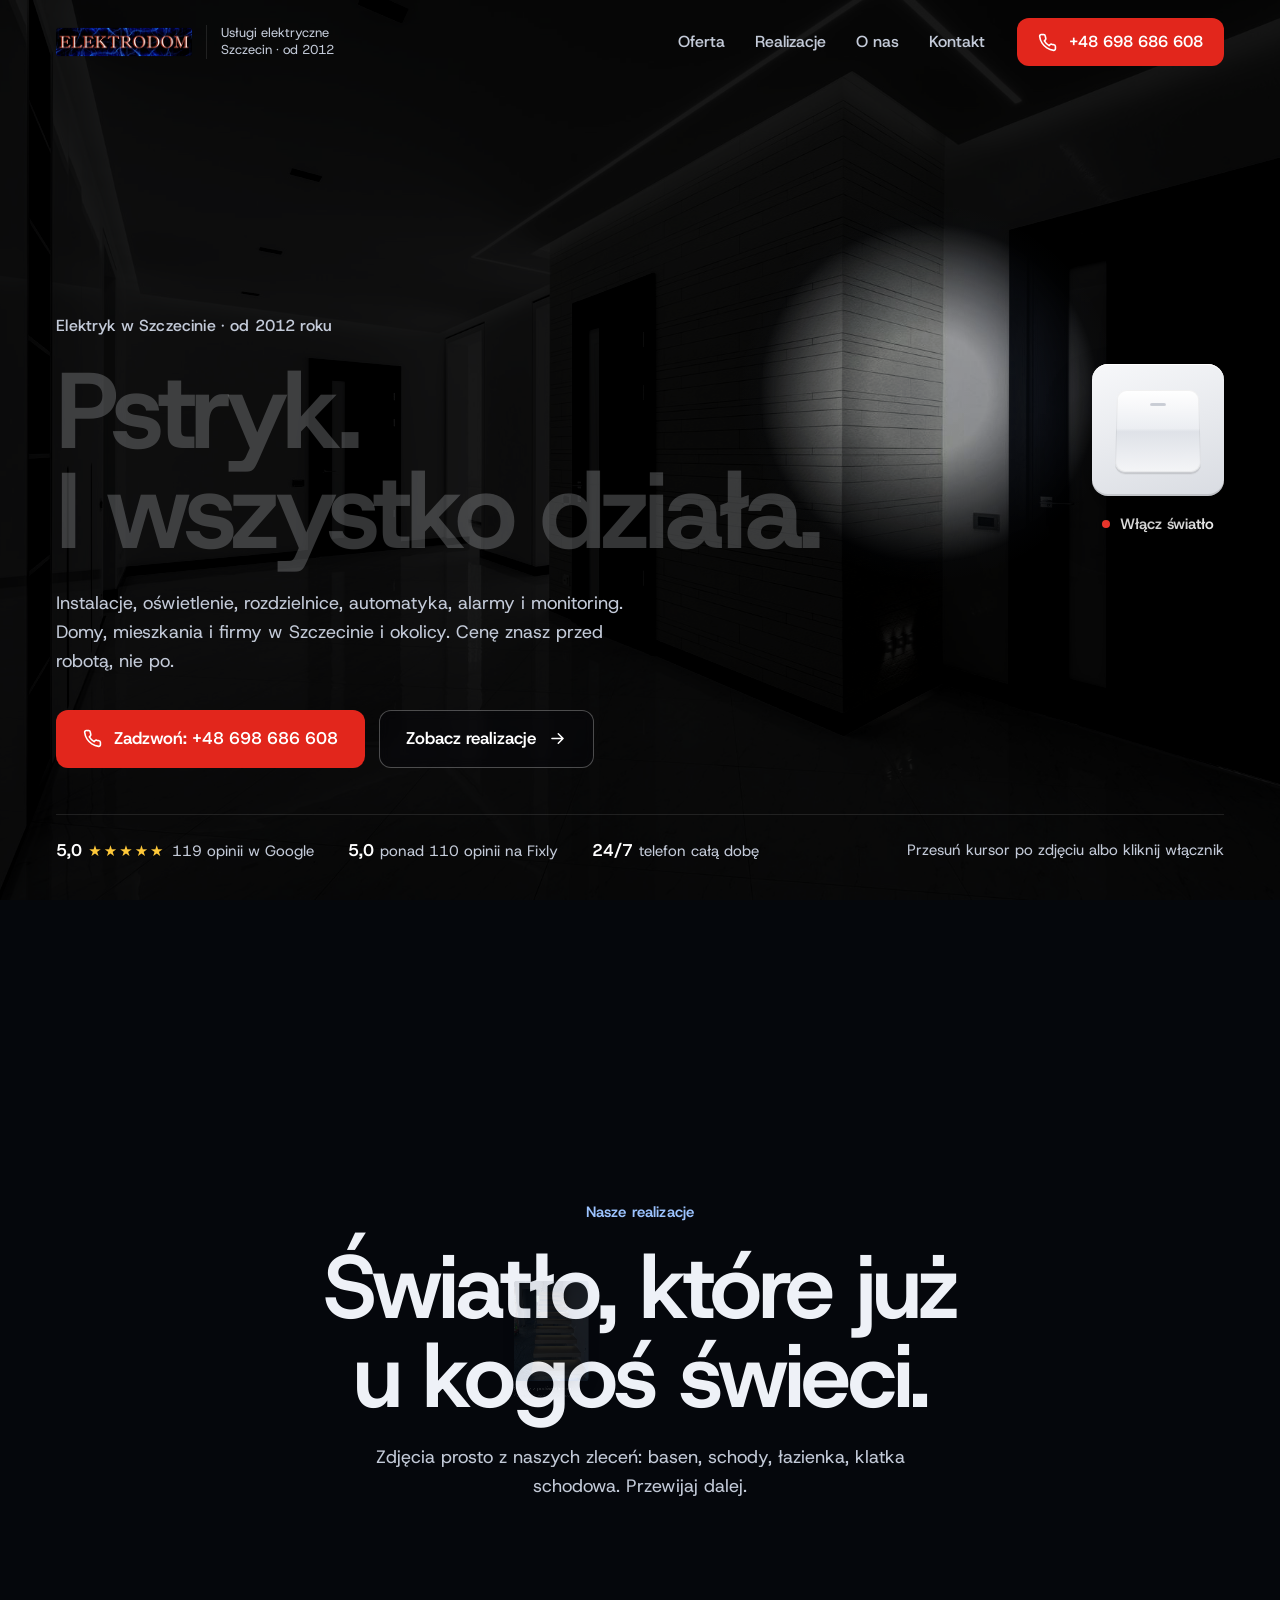
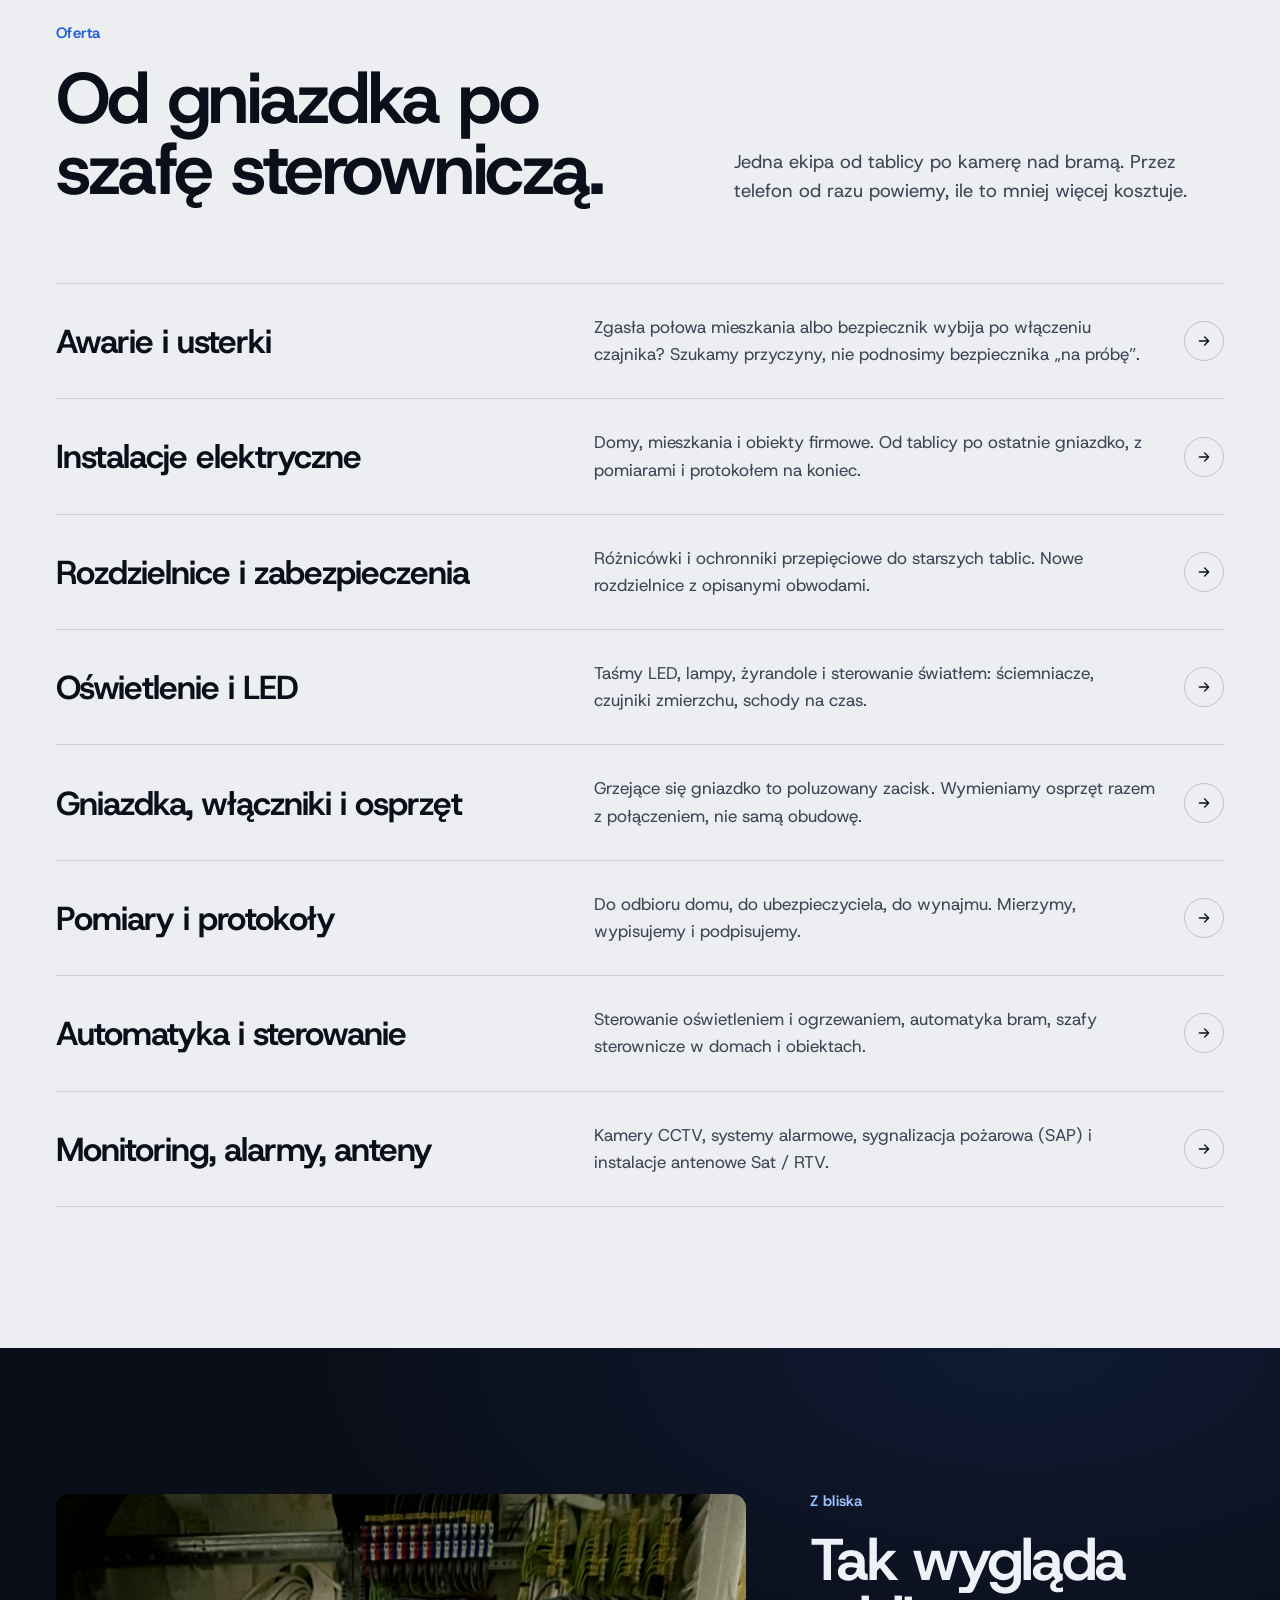
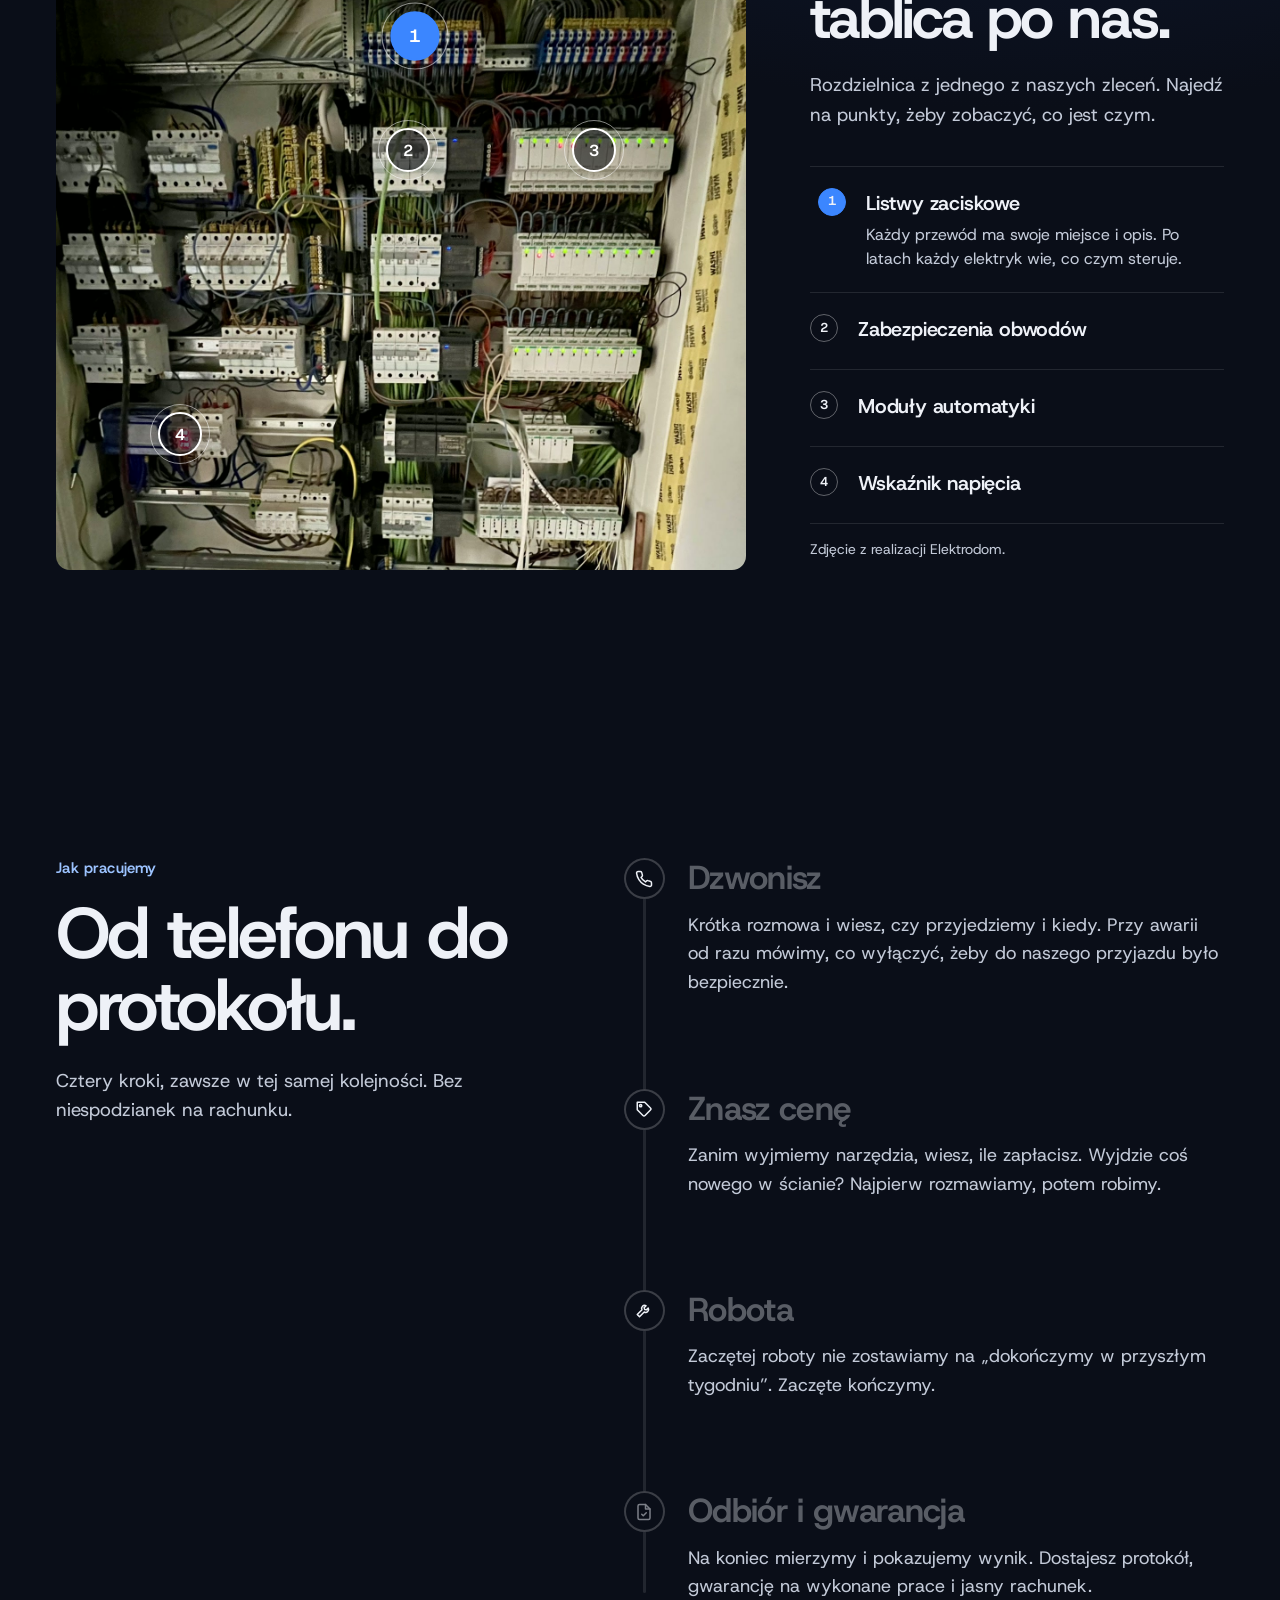
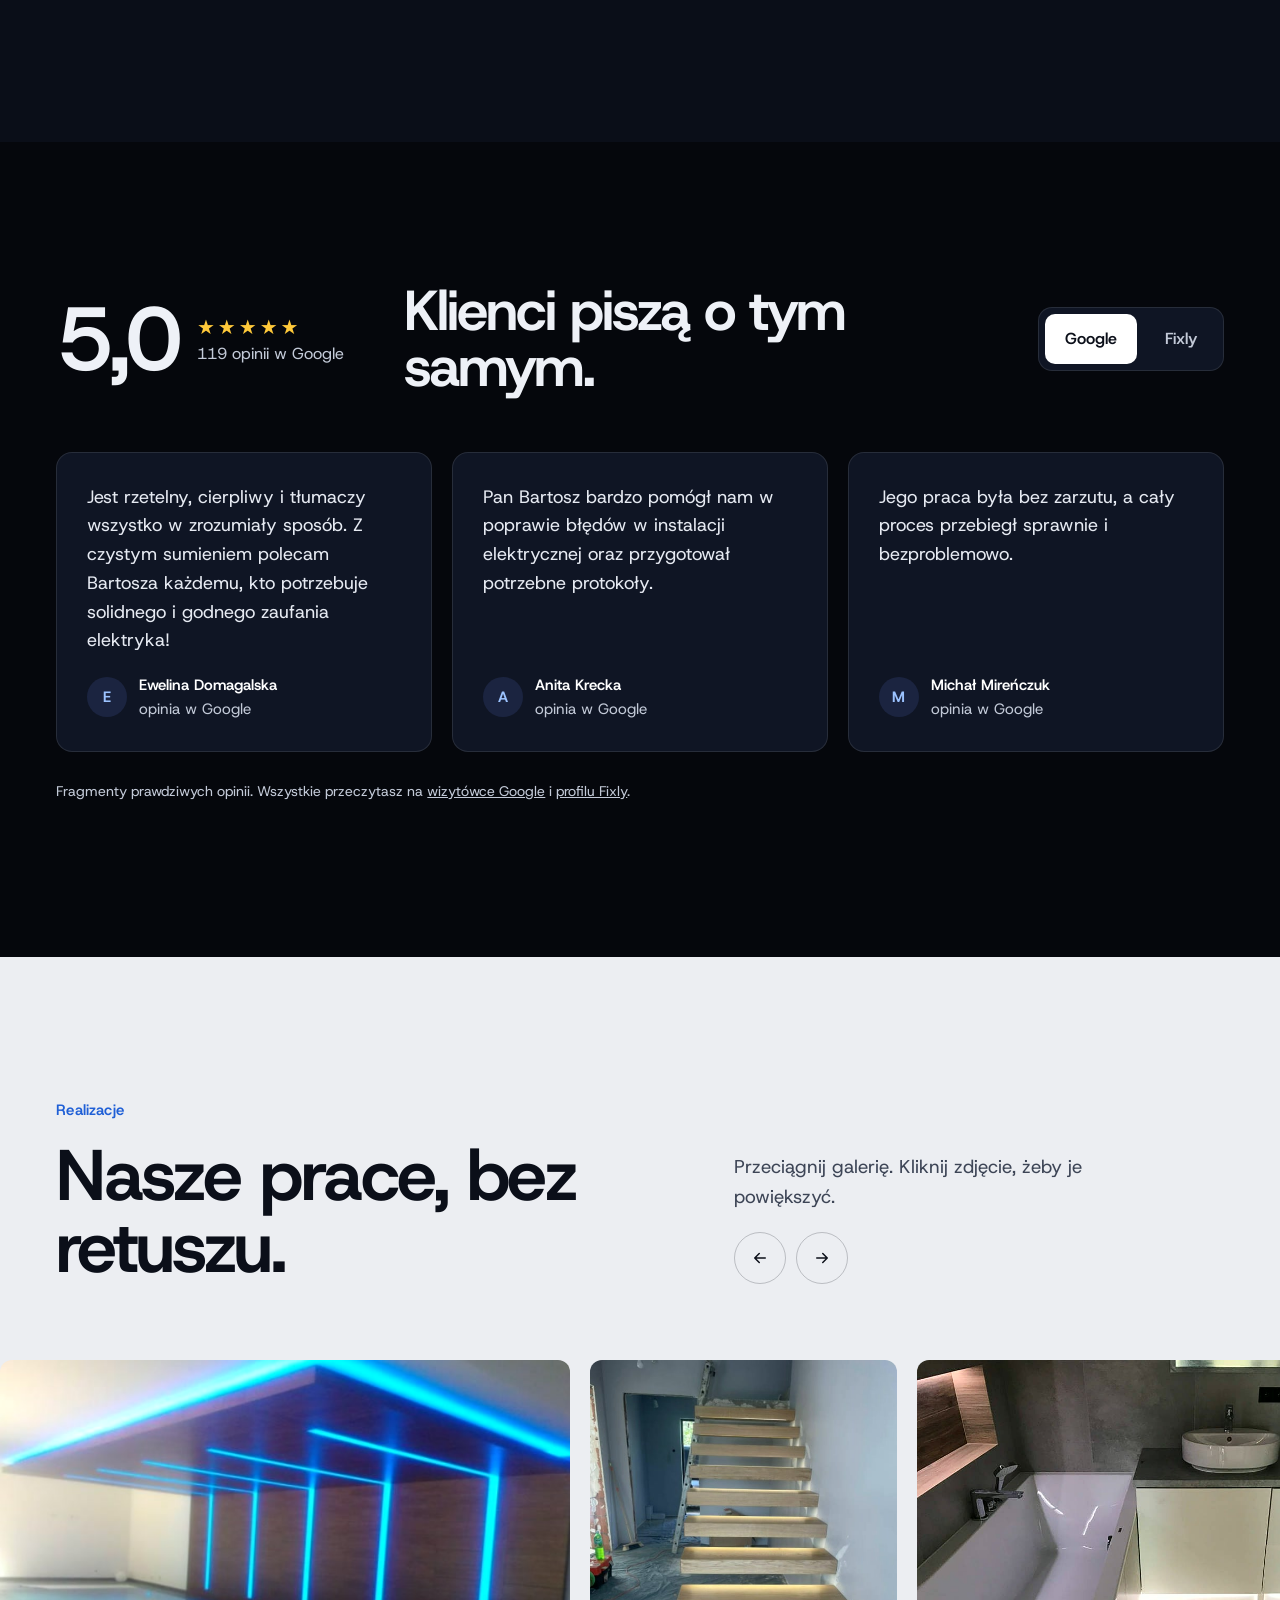
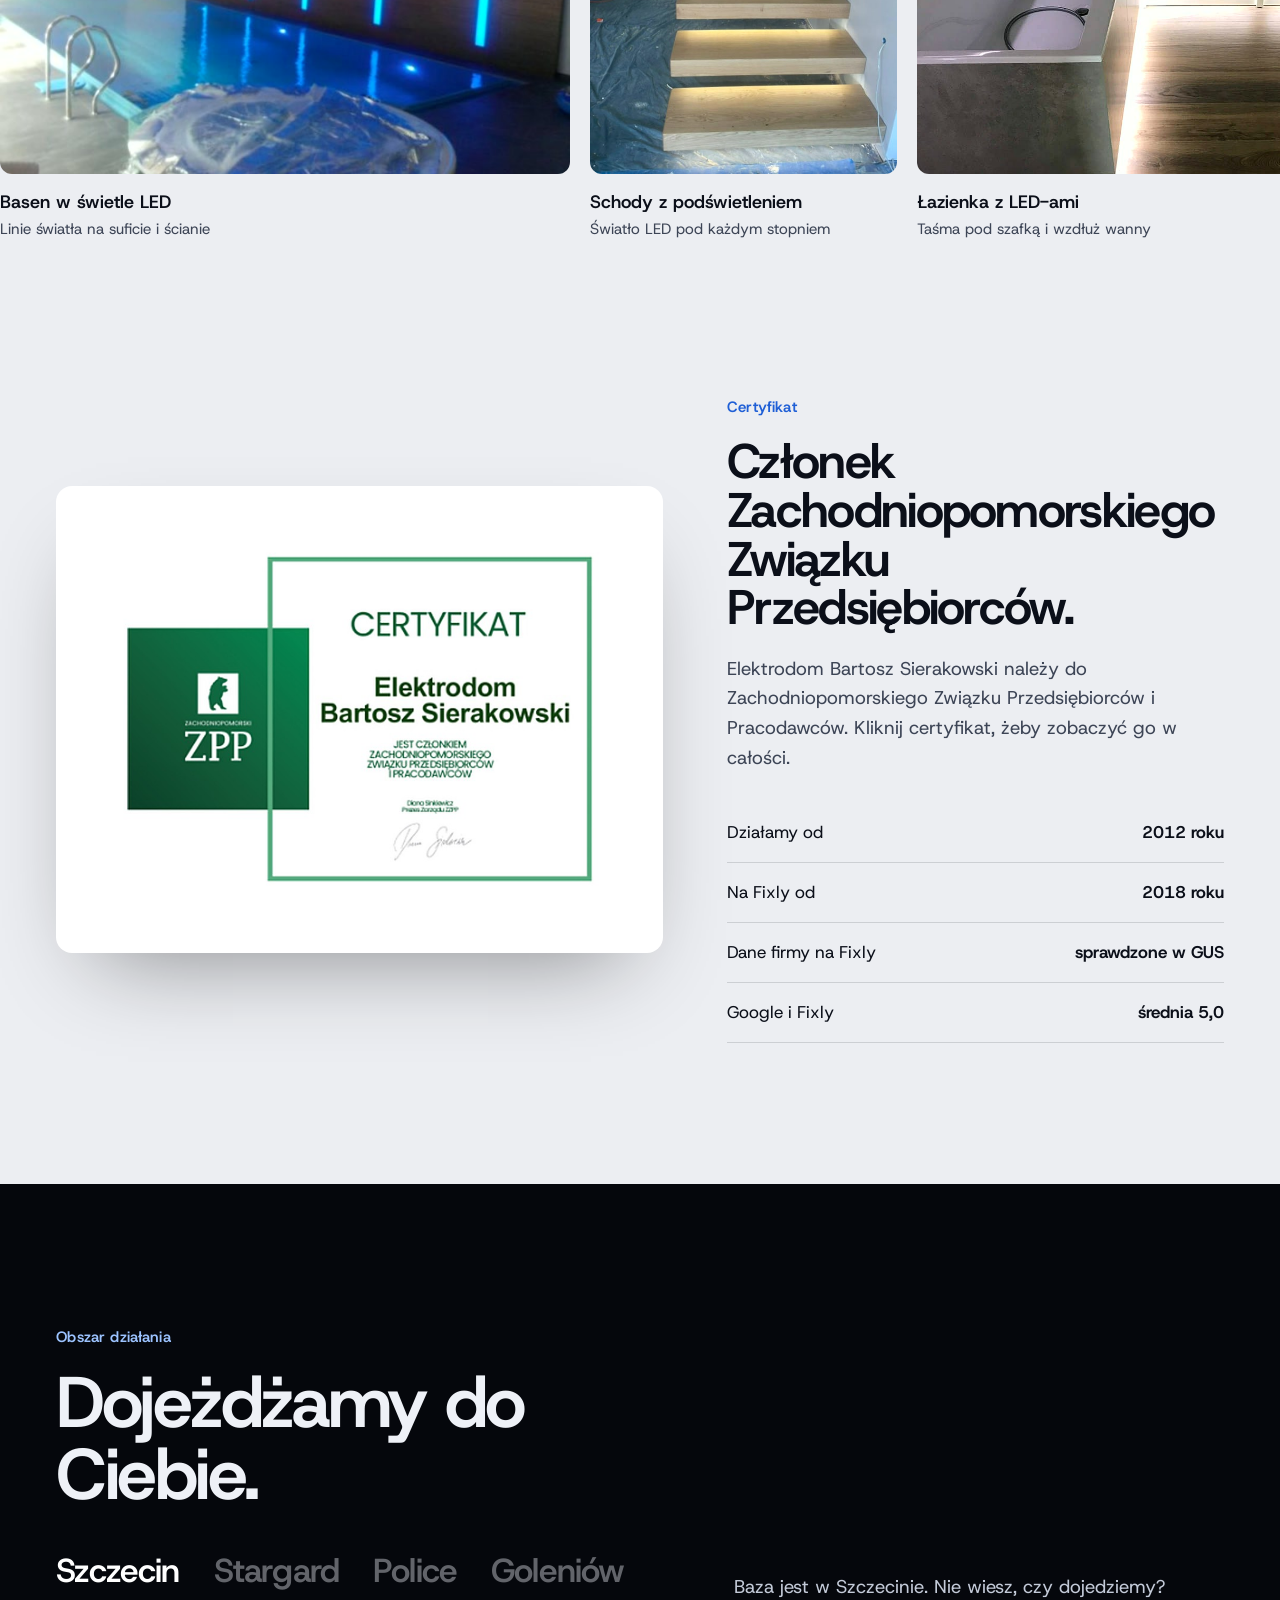
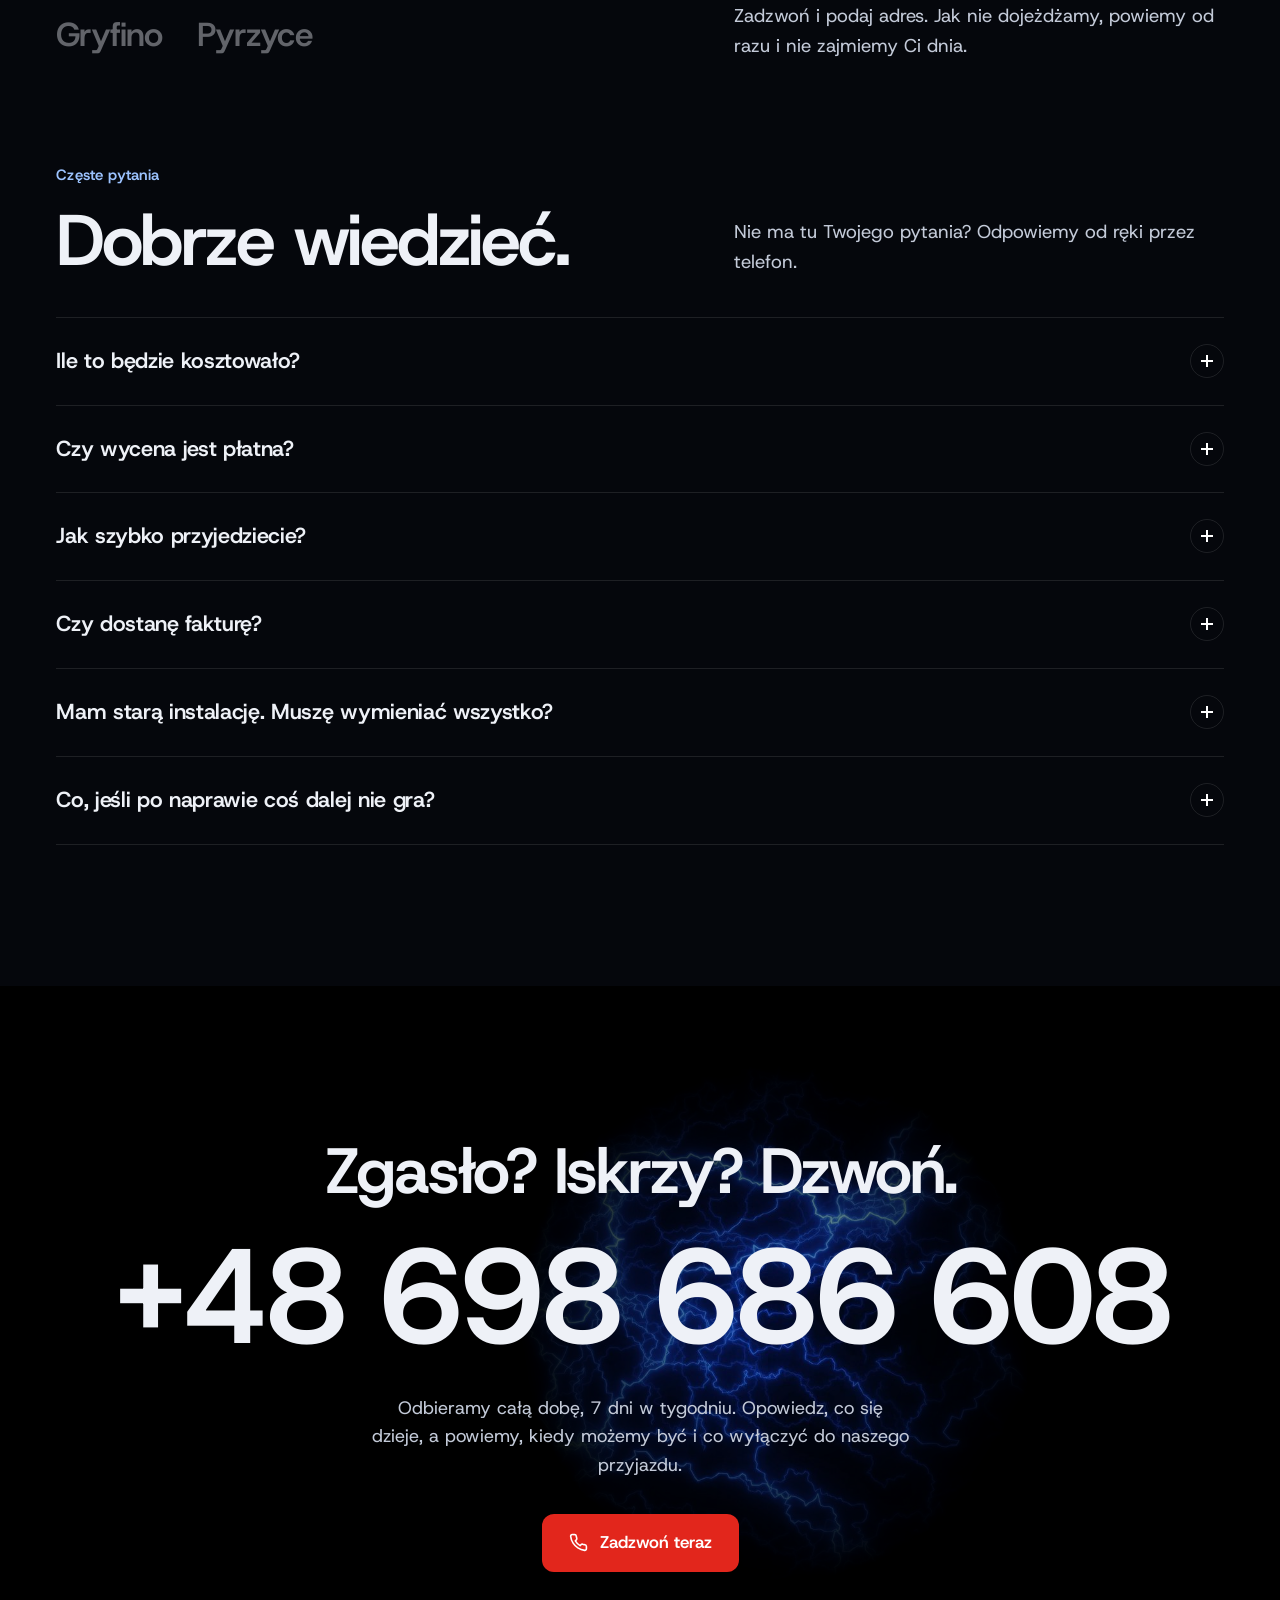
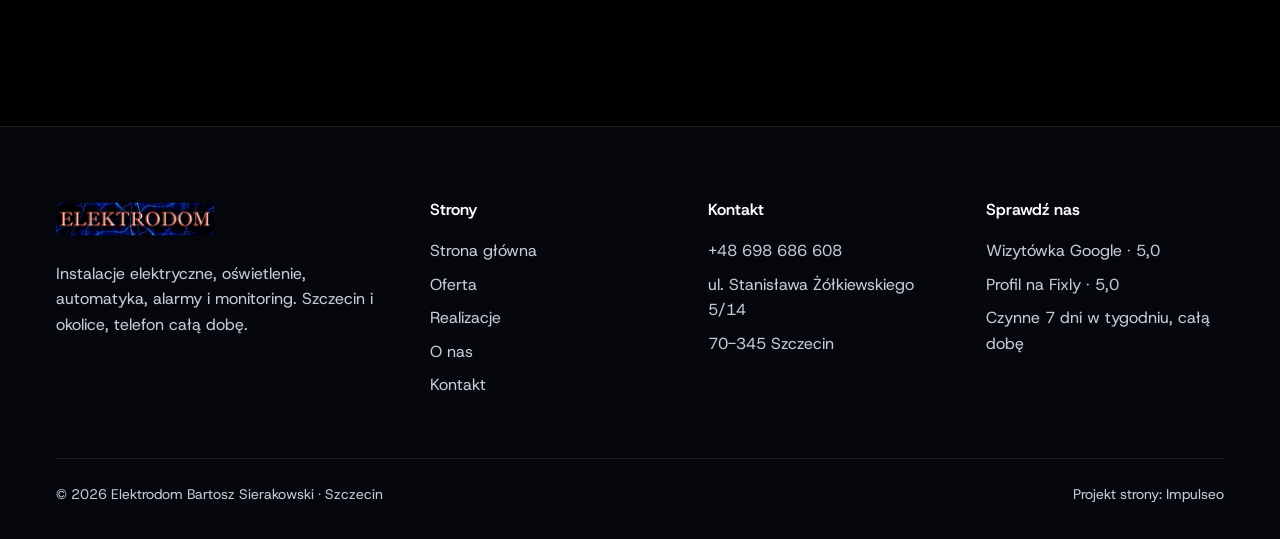
==== commit e74591e6: "Demo v3 „Pstryk”: hero z latarką i włącznikiem, lot przez realizacje w 3D, anatomia rozdzielnicy, ja" ====
--- a/index.html
+++ b/index.html
@@ -3,469 +3,149 @@
 <head>
 <meta charset="UTF-8">
 <meta name="viewport" content="width=device-width, initial-scale=1.0">
-<title>Elektrodom - elektryk Szczecin | instalacje, automatyka, alarmy</title>
+<title>Elektrodom – elektryk Szczecin | instalacje, oświetlenie, automatyka, alarmy</title>
 <meta name="description" content="Elektryk w Szczecinie od 2012 roku. Instalacje elektryczne, rozdzielnice, oświetlenie LED, automatyka, alarmy i monitoring. Czynne całą dobę. Telefon: +48 698 686 608.">
 <link rel="canonical" href="https://impulseo-pl.github.io/elektrodom/">
 <meta name="robots" content="noindex, nofollow">
-<meta name="theme-color" content="#03050B">
+<meta name="theme-color" content="#05070c">
 <meta property="og:type" content="website">
 <meta property="og:locale" content="pl_PL">
 <meta property="og:site_name" content="Elektrodom">
-<meta property="og:title" content="Elektrodom - elektryk Szczecin | instalacje, automatyka, alarmy">
+<meta property="og:title" content="Elektrodom – elektryk Szczecin | instalacje, oświetlenie, automatyka, alarmy">
 <meta property="og:description" content="Elektryk w Szczecinie od 2012 roku. Instalacje elektryczne, rozdzielnice, oświetlenie LED, automatyka, alarmy i monitoring. Czynne całą dobę. Telefon: +48 698 686 608.">
 <meta property="og:url" content="https://impulseo-pl.github.io/elektrodom/">
 <meta property="og:image" content="https://impulseo-pl.github.io/elektrodom/img/og.jpg">
 <meta property="og:image:width" content="1200">
 <meta property="og:image:height" content="630">
 <meta name="twitter:card" content="summary_large_image">
-<script type="application/ld+json">{"@context": "https://schema.org", "@type": "Electrician", "name": "Elektrodom Bartosz Sierakowski", "url": "https://impulseo-pl.github.io/elektrodom/", "telephone": "+48698686608", "image": "https://impulseo-pl.github.io/elektrodom/img/og.jpg", "logo": "https://impulseo-pl.github.io/elektrodom/img/logo.png", "address": {"@type": "PostalAddress", "streetAddress": "Stanisława Żółkiewskiego 5/14", "postalCode": "70-345", "addressLocality": "Szczecin", "addressCountry": "PL"}, "geo": {"@type": "GeoCoordinates", "latitude": 53.4301319, "longitude": 14.5360166}, "openingHours": "Mo-Su 00:00-23:59", "areaServed": ["Szczecin", "Stargard", "Police", "Goleniów", "Gryfino", "Pyrzyce"], "aggregateRating": {"@type": "AggregateRating", "ratingValue": "5.0", "reviewCount": "119"}, "sameAs": ["https://maps.google.com/?cid=2339905175284633755&g_mp=Cidnb29nbGUubWFwcy5wbGFjZXMudjEuUGxhY2VzLlNlYXJjaFRleHQQAhgEIAA", "https://fixly.pl/profil/bartosz-sierakowski-byovga35x", "https://www.oferteo.pl/elektrodom-bartosz-sierakowski/firma/1865440"]}</script>
-<script>(function(){var d=document.documentElement;d.classList.add('js');try{if(!window.matchMedia('(prefers-reduced-motion: reduce)').matches)d.classList.add('anim');}catch(e){}setTimeout(function(){if(!d.classList.contains('anim-ok'))d.classList.remove('anim');},3500);})();</script>
-<script>(function(){try{var d=document.documentElement,q=/[?&]intro/.test(location.search);if(!q&&window.matchMedia&&matchMedia('(prefers-reduced-motion: reduce)').matches)return;if(!q&&sessionStorage.getItem('elektrodom_intro'))return;sessionStorage.setItem('elektrodom_intro','1');d.classList.add('intro-on');setTimeout(function(){d.classList.remove('intro-on','intro-gra','intro-out');d.classList.add('hero-go')},4600);}catch(e){}})();</script>
-<link rel="preload" as="image" href="img/hero.jpg" fetchpriority="high">
-<link rel="preload" as="image" href="img/pioruny.jpg">
+<script type="application/ld+json">{"@context": "https://schema.org", "@type": "Electrician", "name": "Elektrodom Bartosz Sierakowski", "url": "https://impulseo-pl.github.io/elektrodom/", "telephone": "+48698686608", "image": "https://impulseo-pl.github.io/elektrodom/img/og.jpg", "logo": "https://impulseo-pl.github.io/elektrodom/img/logo.png", "address": {"@type": "PostalAddress", "streetAddress": "Stanisława Żółkiewskiego 5/14", "postalCode": "70-345", "addressLocality": "Szczecin", "addressCountry": "PL"}, "geo": {"@type": "GeoCoordinates", "latitude": 53.4301319, "longitude": 14.5360166}, "openingHours": "Mo-Su 00:00-23:59", "areaServed": ["Szczecin", "Stargard", "Police", "Goleniów", "Gryfino", "Pyrzyce"], "aggregateRating": {"@type": "AggregateRating", "ratingValue": "5.0", "reviewCount": "119"}, "sameAs": ["https://maps.google.com/?cid=2339905175284633755", "https://fixly.pl/profil/bartosz-sierakowski-byovga35x", "https://www.oferteo.pl/elektrodom-bartosz-sierakowski/firma/1865440"]}</script>
+<script>(function(){var d=document.documentElement;d.classList.add('js');try{if(!matchMedia('(prefers-reduced-motion: reduce)').matches)d.classList.add('anim')}catch(e){}setTimeout(function(){if(!d.classList.contains('anim-ok'))d.classList.remove('anim')},3500)})();</script>
+<link rel="preload" as="image" href="img/about.jpg" fetchpriority="high">
 <link rel="preconnect" href="https://fonts.googleapis.com">
 <link rel="preconnect" href="https://fonts.gstatic.com" crossorigin>
-<link href="https://fonts.googleapis.com/css2?family=Bricolage+Grotesque:opsz,wght@12..96,400..700&amp;family=Geist:wght@400..600&amp;display=swap" rel="stylesheet">
-<link rel="stylesheet" href="assets/styles.css?v=20261112a">
+<link href="https://fonts.googleapis.com/css2?family=Host+Grotesk:wght@300..800&amp;display=swap" rel="stylesheet">
+<link rel="stylesheet" href="assets/styles.css?v=20261113c">
 <script src="assets/lenis.min.js?v=1.1.20" defer></script>
-<script src="assets/main.js?v=20261112a" defer></script>
+<script src="assets/main.js?v=20261113c" defer></script>
 </head>
 <body>
 <a class="skip" href="#tresc">Przejdź do treści</a>
-<header class="site-head">
-<div class="intro" aria-hidden="true"><span class="intro-line"><i></i></span><span class="intro-meta">usługi elektryczne · Szczecin · od 2012</span></div><div class="head-in">
-  <a class="brand" href="index.html" aria-label="Elektrodom - strona główna">
-    <span class="znak"><img class="wm logo-img" src="img/logo.png" alt="Elektrodom" width="640" height="179" decoding="async"></span>
-    <span class="brand-sub">Usługi elektryczne<br>Szczecin · od 2012</span>
-  </a>
-  <nav class="nav-links" aria-label="Menu główne">
-    <a class="nl" href="oferta.html">Oferta</a><a class="nl" href="realizacje.html">Realizacje</a><a class="nl" href="o-nas.html">O&nbsp;nas</a><a class="nl" href="kontakt.html">Kontakt</a>
-    <a class="btn btn-volt nav-cta" href="tel:+48698686608"><span class="live" aria-hidden="true"></span>+48 698 686 608</a>
-  </nav>
-  <button class="burger" type="button" aria-label="Otwórz menu" aria-expanded="false" aria-controls="mnav"><span></span><span></span></button>
+<header class="top"><div class="wrap">
+<a class="logo" href="index.html" aria-label="Elektrodom – strona główna"><img src="img/logo.png" alt="Elektrodom" width="640" height="179"><small>Usługi elektryczne<br>Szczecin · od 2012</small></a>
+<nav class="nav" aria-label="Menu"><a href="oferta.html">Oferta</a><a href="realizacje.html">Realizacje</a><a href="o-nas.html">O nas</a><a href="kontakt.html">Kontakt</a></nav>
+<a class="btn btn-red" href="tel:+48698686608"><svg viewBox="0 0 24 24" fill="none" stroke="currentColor" stroke-width="2" stroke-linecap="round" stroke-linejoin="round"><path d="M22 16.9v3a2 2 0 0 1-2.2 2 19.8 19.8 0 0 1-8.6-3.1 19.5 19.5 0 0 1-6-6A19.8 19.8 0 0 1 2.1 4.2 2 2 0 0 1 4.1 2h3a2 2 0 0 1 2 1.7c.1 1 .4 1.9.7 2.8a2 2 0 0 1-.5 2.1L8 9.9a16 16 0 0 0 6 6l1.3-1.3a2 2 0 0 1 2.1-.4c.9.3 1.8.6 2.8.7a2 2 0 0 1 1.7 2z"/></svg>+48 698 686 608</a>
+<button class="burger" data-menu aria-label="Otwórz menu"><span></span><span></span></button>
+</div></header>
+<div class="menu" aria-label="Menu mobilne"><button class="menu-x" data-menu aria-label="Zamknij menu">×</button><a href="index.html">Strona główna</a><a href="oferta.html">Oferta</a><a href="realizacje.html">Realizacje</a><a href="o-nas.html">O nas</a><a href="kontakt.html">Kontakt</a><a class="btn btn-red" href="tel:+48698686608"><svg viewBox="0 0 24 24" fill="none" stroke="currentColor" stroke-width="2" stroke-linecap="round" stroke-linejoin="round"><path d="M22 16.9v3a2 2 0 0 1-2.2 2 19.8 19.8 0 0 1-8.6-3.1 19.5 19.5 0 0 1-6-6A19.8 19.8 0 0 1 2.1 4.2 2 2 0 0 1 4.1 2h3a2 2 0 0 1 2 1.7c.1 1 .4 1.9.7 2.8a2 2 0 0 1-.5 2.1L8 9.9a16 16 0 0 0 6 6l1.3-1.3a2 2 0 0 1 2.1-.4c.9.3 1.8.6 2.8.7a2 2 0 0 1 1.7 2z"/></svg>Zadzwoń: +48 698 686 608</a></div>
+<main id="tresc">
+<section class="hero" aria-label="Elektrodom">
+<img class="ph ph-off" src="img/about.jpg" alt="" width="1880" height="1255" fetchpriority="high">
+<img class="ph ph-on" src="img/about.jpg" alt="Korytarz z liniami światła LED w suficie" width="1880" height="1255">
+<div class="glow"></div><div class="shade"></div>
+<button class="switch" aria-pressed="false" aria-label="Włącz światło"><span class="plate"><span class="key"></span></span><span class="lbl"><i></i><span>Włącz światło</span></span></button>
+<div class="wrap hero-in">
+<h1><span class="eyebrow">Elektryk w Szczecinie · od 2012 roku</span><span class="w">Pstryk.</span><br><span class="w">I</span> <span class="w">wszystko</span> <span class="w">działa.</span></h1>
+<p class="sub">Instalacje, oświetlenie, rozdzielnice, automatyka, alarmy i monitoring. Domy, mieszkania i firmy w Szczecinie i okolicy. Cenę znasz przed robotą, nie po.</p>
+<div class="cta"><a class="btn btn-red" href="tel:+48698686608"><svg viewBox="0 0 24 24" fill="none" stroke="currentColor" stroke-width="2" stroke-linecap="round" stroke-linejoin="round"><path d="M22 16.9v3a2 2 0 0 1-2.2 2 19.8 19.8 0 0 1-8.6-3.1 19.5 19.5 0 0 1-6-6A19.8 19.8 0 0 1 2.1 4.2 2 2 0 0 1 4.1 2h3a2 2 0 0 1 2 1.7c.1 1 .4 1.9.7 2.8a2 2 0 0 1-.5 2.1L8 9.9a16 16 0 0 0 6 6l1.3-1.3a2 2 0 0 1 2.1-.4c.9.3 1.8.6 2.8.7a2 2 0 0 1 1.7 2z"/></svg>Zadzwoń: +48 698 686 608</a><a class="btn btn-line" href="realizacje.html">Zobacz realizacje <svg viewBox="0 0 24 24" fill="none" stroke="currentColor" stroke-width="2" stroke-linecap="round" stroke-linejoin="round"><path d="M5 12h14M13 6l6 6-6 6"/></svg></a></div>
+<div class="hero-bar"><span><b>5,0</b><span class="stars">★★★★★</span>119 opinii w Google</span><span><b>5,0</b>ponad 110 opinii na Fixly</span><span><b>24/7</b>telefon całą dobę</span><span class="hint">Przesuń kursor po zdjęciu albo kliknij włącznik</span></div>
 </div>
-</header>
-<script>(function(){var d=document.documentElement;if(!d.classList.contains('intro-on'))return;
-var wyszlo=false,koniec=false,t0=Date.now();
-function heroGotowe(){var im=document.querySelector('.hero-media img');return !!(im&&im.complete&&im.naturalWidth>0);}
-function sprzataj(){if(koniec)return;koniec=true;d.classList.add('hero-go');d.classList.remove('intro-on','intro-gra','intro-out');
-['--i-w','--i-h','--i-px','--i-py','--i-zmniejsz','--i-baza-w','--i-baza-h'].forEach(function(k){d.style.removeProperty(k);});
-try{document.dispatchEvent(new Event('wejscie:koniec'));}catch(e){}}
-function wyjdz(){if(wyszlo||koniec)return;wyszlo=true;d.classList.add('intro-out');setTimeout(function(){d.classList.add('hero-go');},240);setTimeout(sprzataj,880);}
-function moze(){if(wyszlo||koniec)return;var t=Date.now()-t0;if(t>=1240&&(heroGotowe()||t>=1700))wyjdz();else setTimeout(moze,60);}
-try{var znak=document.querySelector('.brand .znak'),wm=znak&&znak.querySelector('.wm');if(!wm){sprzataj();return;}
-znak.classList.add('mierze');var r=wm.getBoundingClientRect();znak.classList.remove('mierze');
-if(!r.width||!r.height){sprzataj();return;}
-var W=window.innerWidth,H=window.innerHeight,cel=W<680?Math.min(W*0.72,320):Math.min(W*0.36,540);cel=Math.max(r.width,cel);
-var u=function(k,v){d.style.setProperty(k,v);};
-u('--i-w',Math.round(cel)+'px');u('--i-h',Math.round(cel*r.height/r.width)+'px');u('--i-zmniejsz',(r.width/cel).toFixed(4));
-u('--i-px',Math.round(r.left+r.width/2-W/2)+'px');u('--i-py',Math.round(r.top+r.height/2-H/2)+'px');
-u('--i-baza-w',Math.round(r.width)+'px');u('--i-baza-h',Math.round(r.height)+'px');
-requestAnimationFrame(function(){requestAnimationFrame(function(){d.classList.add('intro-gra');t0=Date.now();moze();});});
-['wheel','touchstart','keydown','pointerdown'].forEach(function(ev){window.addEventListener(ev,function(){sprzataj();},{once:true,passive:true});});
-setTimeout(sprzataj,3900);
-}catch(e){sprzataj();}})();</script>
-<div class="mnav" id="mnav">
-  <div class="mnav-in">
-    <a class="ml" href="index.html" aria-current="page">Strona główna</a><a class="ml" href="oferta.html">Oferta</a><a class="ml" href="realizacje.html">Realizacje</a><a class="ml" href="o-nas.html">O&nbsp;nas</a><a class="ml" href="kontakt.html">Kontakt</a>
-    <div class="mnav-foot">
-      <span>Telefon czynny całą dobę, 7 dni w&nbsp;tygodniu</span>
-      <a class="btn btn-volt" href="tel:+48698686608"><svg class="ico" width="16" height="16" viewBox="0 0 24 24" fill="none" aria-hidden="true"><path d="M6.6 10.8a15.5 15.5 0 0 0 6.6 6.6l2.2-2.2a1 1 0 0 1 1-.24 11.4 11.4 0 0 0 3.6.58 1 1 0 0 1 1 1V20a1 1 0 0 1-1 1A17 17 0 0 1 3 4a1 1 0 0 1 1-1h3.5a1 1 0 0 1 1 1c0 1.25.2 2.46.58 3.6a1 1 0 0 1-.25 1l-2.23 2.2Z" fill="currentColor"/></svg>+48 698 686 608</a>
-    </div>
-  </div>
-</div>
-<main id="tresc">
-
-<section class="hero" id="start">
-  <div class="hero-media"><img src="img/hero.jpg" alt="Rozdzielnica z aparaturą modułową i kolorowymi przewodami, sprawdzana próbnikiem" width="1880" height="1251" decoding="async" fetchpriority="high"></div>
-  <div class="hero-volt" aria-hidden="true"></div>
-  <div class="hero-in">
-    <p class="hero-tag up" style="--d:0"><span class="live" aria-hidden="true"></span>Czynne całą dobę<span class="sep" aria-hidden="true"></span><span class="muted">Szczecin i&nbsp;okolice</span></p>
-    <h1><span class="ln"><span class="ln-i" style="--k:0">Elektryk w&nbsp;Szczecinie.</span></span><span class="ln"><span class="ln-i" style="--k:1">Instalacje, automatyka,</span></span><span class="ln"><span class="ln-i" style="--k:2"><em>alarmy i&nbsp;monitoring.</em></span></span></h1>
-    <p class="hero-lead up" style="--d:380">Od 2012 roku robimy instalacje w&nbsp;domach, mieszkaniach i&nbsp;firmach. Dojeżdżamy też do Stargardu, Polic, Goleniowa i&nbsp;Gryfina. Cenę znasz przed robotą, nie po.</p>
-    <div class="hero-ctas up" style="--d:500">
-      <a class="btn btn-volt" href="tel:+48698686608"><svg class="ico" width="16" height="16" viewBox="0 0 24 24" fill="none" aria-hidden="true"><path d="M6.6 10.8a15.5 15.5 0 0 0 6.6 6.6l2.2-2.2a1 1 0 0 1 1-.24 11.4 11.4 0 0 0 3.6.58 1 1 0 0 1 1 1V20a1 1 0 0 1-1 1A17 17 0 0 1 3 4a1 1 0 0 1 1-1h3.5a1 1 0 0 1 1 1c0 1.25.2 2.46.58 3.6a1 1 0 0 1-.25 1l-2.23 2.2Z" fill="currentColor"/></svg>Zadzwoń: +48 698 686 608</a>
-      <a class="btn btn-ghost" href="realizacje.html">Zobacz realizacje<svg class="ico arr" width="18" height="18" viewBox="0 0 24 24" fill="none" stroke="currentColor" stroke-width="1.6" stroke-linecap="round" stroke-linejoin="round" aria-hidden="true"><path d="M5 12h14M13 6l6 6-6 6"/></svg></a>
-    </div>
-    <div class="hero-foot up" style="--d:640">
-      <span class="rate"><svg class="g-logo" viewBox="0 0 24 24" width="18" height="18" aria-hidden="true"><path fill="#4285F4" d="M22.56 12.25c0-.78-.07-1.53-.2-2.25H12v4.26h5.92c-.26 1.37-1.04 2.53-2.21 3.31v2.77h3.57c2.08-1.92 3.28-4.74 3.28-8.09z"/><path fill="#34A853" d="M12 23c2.97 0 5.46-.98 7.28-2.66l-3.57-2.77c-.98.66-2.23 1.06-3.71 1.06-2.86 0-5.29-1.93-6.16-4.53H2.18v2.84C3.99 20.53 7.7 23 12 23z"/><path fill="#FBBC05" d="M5.84 14.09c-.22-.66-.35-1.36-.35-2.09s.13-1.43.35-2.09V7.07H2.18C1.43 8.55 1 10.22 1 12s.43 3.45 1.18 4.93l2.85-2.22.81-.62z"/><path fill="#EA4335" d="M12 5.38c1.62 0 3.06.56 4.21 1.64l3.15-3.15C17.45 2.09 14.97 1 12 1 7.7 1 3.99 3.47 2.18 7.07l3.66 2.84c.87-2.6 3.3-4.53 6.16-4.53z"/></svg><b>5,0</b><span class="stars" aria-label="Ocena 5 na 5"><svg viewBox="0 0 24 24" aria-hidden="true"><path d="M12 2.8l2.85 5.8 6.4.93-4.63 4.5 1.1 6.37L12 17.4l-5.72 3 1.1-6.37-4.63-4.5 6.4-.93L12 2.8Z" fill="currentColor"/></svg><svg viewBox="0 0 24 24" aria-hidden="true"><path d="M12 2.8l2.85 5.8 6.4.93-4.63 4.5 1.1 6.37L12 17.4l-5.72 3 1.1-6.37-4.63-4.5 6.4-.93L12 2.8Z" fill="currentColor"/></svg><svg viewBox="0 0 24 24" aria-hidden="true"><path d="M12 2.8l2.85 5.8 6.4.93-4.63 4.5 1.1 6.37L12 17.4l-5.72 3 1.1-6.37-4.63-4.5 6.4-.93L12 2.8Z" fill="currentColor"/></svg><svg viewBox="0 0 24 24" aria-hidden="true"><path d="M12 2.8l2.85 5.8 6.4.93-4.63 4.5 1.1 6.37L12 17.4l-5.72 3 1.1-6.37-4.63-4.5 6.4-.93L12 2.8Z" fill="currentColor"/></svg><svg viewBox="0 0 24 24" aria-hidden="true"><path d="M12 2.8l2.85 5.8 6.4.93-4.63 4.5 1.1 6.37L12 17.4l-5.72 3 1.1-6.37-4.63-4.5 6.4-.93L12 2.8Z" fill="currentColor"/></svg></span><span>119 opinii w&nbsp;Google</span></span>
-      <span>5,0 na Fixly · ponad 110 opinii</span>
-      <span class="cue" aria-hidden="true">Przewiń<span class="cue-line"><i></i></span></span>
-    </div>
-  </div>
 </section>
 
-<section class="strip" id="skrot" aria-label="Najważniejsze w skrócie">
-  <div class="strip-in">
-    <div class="strip-it"><div class="k">Czynne całą dobę</div><div class="v">7 dni w&nbsp;tygodniu</div></div>
-    <div class="strip-it"><div class="k">5,0 w&nbsp;Google</div><div class="v">119 opinii klientów</div></div>
-    <div class="strip-it"><div class="k">5,0 na Fixly</div><div class="v">ponad 110 opinii</div></div>
-    <div class="strip-it"><div class="k">Od 2012 roku</div><div class="v">w&nbsp;Szczecinie i&nbsp;okolicy</div></div>
-    <div class="strip-it"><div class="k">Cena przed robotą</div><div class="v">ustalona przed startem</div></div>
-  </div>
+<section class="fly" aria-label="Realizacje oświetlenia">
+<div class="fly-stage">
+<div class="fly-title"><div><span class="eyebrow">Nasze realizacje</span><h2>Światło, które już u kogoś świeci.</h2><p>Zdjęcia prosto z naszych zleceń: basen, schody, łazienka, klatka schodowa. Przewijaj dalej.</p></div></div>
+<figure class="card3d" data-x="-25" data-y="-4" style="width:clamp(170px,21vw,350px)"><img src="img/g13.jpg" alt="Schody z podświetleniem – realizacja Elektrodom" width="576" height="776" loading="lazy"><figcaption><b>Schody z podświetleniem</b>Światło LED pod każdym stopniem</figcaption></figure><figure class="card3d" data-x="24" data-y="6" style="width:clamp(240px,33vw,560px)"><img src="img/g1.jpg" alt="Łazienka z LED-ami – realizacja Elektrodom" width="1069" height="800" loading="lazy"><figcaption><b>Łazienka z LED-ami</b>Taśma pod szafką i wzdłuż wanny</figcaption></figure><figure class="card3d" data-x="-27" data-y="4" style="width:clamp(170px,21vw,350px)"><img src="img/g8.jpg" alt="Lampy w klatce schodowej – realizacja Elektrodom" width="600" height="800" loading="lazy"><figcaption><b>Lampy w klatce schodowej</b>Kaskada opraw na całą wysokość</figcaption></figure><figure class="card3d" data-x="27" data-y="-6" style="width:clamp(170px,21vw,350px)"><img src="img/g4.jpg" alt="Żyrandol kryształowy – realizacja Elektrodom" width="510" height="692" loading="lazy"><figcaption><b>Żyrandol kryształowy</b>Montaż nad schodami</figcaption></figure><figure class="card3d" data-x="-24" data-y="6" style="width:clamp(240px,33vw,560px)"><img src="img/g5.jpg" alt="Oświetlenie pokoju – realizacja Elektrodom" width="1006" height="728" loading="lazy"><figcaption><b>Oświetlenie pokoju</b>Plafon LED po remoncie</figcaption></figure><figure class="card3d" data-x="24" data-y="-4" style="width:clamp(240px,33vw,560px)"><img src="img/g9.jpg" alt="Gniazda siłowe – realizacja Elektrodom" width="1067" height="800" loading="lazy"><figcaption><b>Gniazda siłowe</b>Rozdzielnica natynkowa z zasilaniem</figcaption></figure><figure class="card3d" data-x="0" data-y="2" style="width:clamp(300px,52vw,860px)"><img src="img/g3.jpg" alt="Basen w świetle LED – realizacja Elektrodom" width="1006" height="728" loading="lazy"><figcaption><b>Basen w świetle LED</b>Linie światła na suficie i ścianie</figcaption></figure>
+<div class="fly-bar"><i></i></div>
+</div>
 </section>
 
-<section class="sec" id="uslugi">
-  <div class="wrap">
-    <div class="sec-head">
-      <div>
-        <p class="eyebrow rv">Czym się zajmujemy</p>
-        <h2 class="h2 rv rv-h"><span class="ln"><span class="ln-i" style="--k:0">Od gniazdka</span></span><span class="ln"><span class="ln-i" style="--k:1"><em>po szafę sterowniczą.</em></span></span></h2>
-      </div>
-      <div class="side rv" style="--d:120">
-        <p class="lead">Po to dzwonią do nas najczęściej. Na zdjęciach nasze realizacje.</p>
-        <a class="btn btn-ghost" href="oferta.html">Pełna oferta<svg class="ico arr" width="18" height="18" viewBox="0 0 24 24" fill="none" stroke="currentColor" stroke-width="1.6" stroke-linecap="round" stroke-linejoin="round" aria-hidden="true"><path d="M5 12h14M13 6l6 6-6 6"/></svg></a>
-      </div>
-    </div>
-    <div class="tiles-3">
-      <a class="tile rv-img rv" style="--d:0" href="oferta.html#rozdzielnice">
-        <img src="img/g2.jpg" alt="Rozdzielnica domowa z aparaturą modułową - realizacja Elektrodom" width="508" height="690" decoding="async">
-        <span class="go" aria-hidden="true"><svg class="ico" width="18" height="18" viewBox="0 0 24 24" fill="none" stroke="currentColor" stroke-width="1.6" stroke-linecap="round" stroke-linejoin="round" aria-hidden="true"><path d="M7 17 17 7M9 7h8v8"/></svg></span>
-        <span class="tile-cap"><h3>Rozdzielnice</h3><span>Zabezpieczenia i&nbsp;porządek w&nbsp;tablicy</span></span>
-      </a><a class="tile rv-img rv" style="--d:120" href="oferta.html#oswietlenie">
-        <img src="img/g13.jpg" alt="Schody z podświetleniem LED pod stopniami - realizacja Elektrodom" width="576" height="776" decoding="async">
-        <span class="go" aria-hidden="true"><svg class="ico" width="18" height="18" viewBox="0 0 24 24" fill="none" stroke="currentColor" stroke-width="1.6" stroke-linecap="round" stroke-linejoin="round" aria-hidden="true"><path d="M7 17 17 7M9 7h8v8"/></svg></span>
-        <span class="tile-cap"><h3>Oświetlenie LED</h3><span>Schody, łazienki, sufity</span></span>
-      </a><a class="tile rv-img rv" style="--d:240" href="oferta.html#automatyka">
-        <img src="img/g7.jpg" alt="Szafa rozdzielcza z aparaturą - realizacja Elektrodom" width="538" height="718" decoding="async">
-        <span class="go" aria-hidden="true"><svg class="ico" width="18" height="18" viewBox="0 0 24 24" fill="none" stroke="currentColor" stroke-width="1.6" stroke-linecap="round" stroke-linejoin="round" aria-hidden="true"><path d="M7 17 17 7M9 7h8v8"/></svg></span>
-        <span class="tile-cap"><h3>Automatyka</h3><span>Szafy i&nbsp;sterowanie w&nbsp;obiektach</span></span>
-      </a>
-    </div>
-  </div>
+<section class="sec paper" aria-label="Oferta"><div class="wrap">
+<div class="head"><div class="rv"><span class="eyebrow">Oferta</span><h2>Od gniazdka po szafę sterowniczą.</h2></div><p class="lead rv rv-d1">Jedna ekipa od tablicy po kamerę nad bramą. Przez telefon od razu powiemy, ile to mniej więcej kosztuje.</p></div>
+<ul class="svc"><li class="rv"><a href="oferta.html#awarie" data-k="awarie"><h3>Awarie i usterki</h3><p>Zgasła połowa mieszkania albo bezpiecznik wybija po włączeniu czajnika? Szukamy przyczyny, nie podnosimy bezpiecznika „na próbę”.</p><span class="arr"><svg viewBox="0 0 24 24" fill="none" stroke="currentColor" stroke-width="2" stroke-linecap="round" stroke-linejoin="round"><path d="M5 12h14M13 6l6 6-6 6"/></svg></span></a></li><li class="rv"><a href="oferta.html#instalacje" data-k="instalacje"><h3>Instalacje elektryczne</h3><p>Domy, mieszkania i obiekty firmowe. Od tablicy po ostatnie gniazdko, z pomiarami i protokołem na koniec.</p><span class="arr"><svg viewBox="0 0 24 24" fill="none" stroke="currentColor" stroke-width="2" stroke-linecap="round" stroke-linejoin="round"><path d="M5 12h14M13 6l6 6-6 6"/></svg></span></a></li><li class="rv"><a href="oferta.html#rozdzielnice" data-k="rozdzielnice"><h3>Rozdzielnice i zabezpieczenia</h3><p>Różnicówki i ochronniki przepięciowe do starszych tablic. Nowe rozdzielnice z opisanymi obwodami.</p><span class="arr"><svg viewBox="0 0 24 24" fill="none" stroke="currentColor" stroke-width="2" stroke-linecap="round" stroke-linejoin="round"><path d="M5 12h14M13 6l6 6-6 6"/></svg></span></a></li><li class="rv"><a href="oferta.html#led" data-k="led"><h3>Oświetlenie i LED</h3><p>Taśmy LED, lampy, żyrandole i sterowanie światłem: ściemniacze, czujniki zmierzchu, schody na czas.</p><span class="arr"><svg viewBox="0 0 24 24" fill="none" stroke="currentColor" stroke-width="2" stroke-linecap="round" stroke-linejoin="round"><path d="M5 12h14M13 6l6 6-6 6"/></svg></span></a></li><li class="rv"><a href="oferta.html#osprzet" data-k="osprzet"><h3>Gniazdka, włączniki i osprzęt</h3><p>Grzejące się gniazdko to poluzowany zacisk. Wymieniamy osprzęt razem z połączeniem, nie samą obudowę.</p><span class="arr"><svg viewBox="0 0 24 24" fill="none" stroke="currentColor" stroke-width="2" stroke-linecap="round" stroke-linejoin="round"><path d="M5 12h14M13 6l6 6-6 6"/></svg></span></a></li><li class="rv"><a href="oferta.html#pomiary" data-k="pomiary"><h3>Pomiary i protokoły</h3><p>Do odbioru domu, do ubezpieczyciela, do wynajmu. Mierzymy, wypisujemy i podpisujemy.</p><span class="arr"><svg viewBox="0 0 24 24" fill="none" stroke="currentColor" stroke-width="2" stroke-linecap="round" stroke-linejoin="round"><path d="M5 12h14M13 6l6 6-6 6"/></svg></span></a></li><li class="rv"><a href="oferta.html#automatyka" data-k="automatyka"><h3>Automatyka i sterowanie</h3><p>Sterowanie oświetleniem i ogrzewaniem, automatyka bram, szafy sterownicze w domach i obiektach.</p><span class="arr"><svg viewBox="0 0 24 24" fill="none" stroke="currentColor" stroke-width="2" stroke-linecap="round" stroke-linejoin="round"><path d="M5 12h14M13 6l6 6-6 6"/></svg></span></a></li><li class="rv"><a href="oferta.html#monitoring" data-k="monitoring"><h3>Monitoring, alarmy, anteny</h3><p>Kamery CCTV, systemy alarmowe, sygnalizacja pożarowa (SAP) i instalacje antenowe Sat / RTV.</p><span class="arr"><svg viewBox="0 0 24 24" fill="none" stroke="currentColor" stroke-width="2" stroke-linecap="round" stroke-linejoin="round"><path d="M5 12h14M13 6l6 6-6 6"/></svg></span></a></li></ul>
+</div><div class="peek" aria-hidden="true"><img data-k="awarie" src="img/g15.jpg" alt="" loading="lazy"><img data-k="instalacje" src="img/puszki.jpg" alt="" loading="lazy"><img data-k="rozdzielnice" src="img/g2.jpg" alt="" loading="lazy"><img data-k="led" src="img/g1.jpg" alt="" loading="lazy"><img data-k="osprzet" src="img/osprzet.jpg" alt="" loading="lazy"><img data-k="pomiary" src="img/g6.jpg" alt="" loading="lazy"><img data-k="automatyka" src="img/g7.jpg" alt="" loading="lazy"><img data-k="monitoring" src="img/g11.jpg" alt="" loading="lazy"></div></section>
+
+<section class="sec anat" aria-label="Rozdzielnica z bliska" data-anat><div class="wrap anat-grid">
+<figure class="board rv">
+<img src="img/g16.jpg" alt="Rozdzielnica z automatyką i listwami zaciskowymi – realizacja Elektrodom" width="1548" height="1518" loading="lazy">
+<button class="spot" style="left:52%;top:21%" aria-label="Listwy zaciskowe">1</button>
+<button class="spot" style="left:51%;top:38%" aria-label="Zabezpieczenia obwodów">2</button>
+<button class="spot" style="left:78%;top:38%" aria-label="Moduły automatyki">3</button>
+<button class="spot" style="left:18%;top:80%" aria-label="Wskaźnik napięcia">4</button>
+</figure>
+<div class="rv rv-d1"><span class="eyebrow">Z bliska</span><h2 style="font-size:clamp(40px,4.6vw,72px)">Tak wygląda tablica po nas.</h2>
+<p class="lead" style="margin-top:22px">Rozdzielnica z jednego z naszych zleceń. Najedź na punkty, żeby zobaczyć, co jest czym.</p>
+<ul class="parts">
+<li><em>1</em><b>Listwy zaciskowe</b><span>Każdy przewód ma swoje miejsce i opis. Po latach każdy elektryk wie, co czym steruje.</span></li>
+<li><em>2</em><b>Zabezpieczenia obwodów</b><span>Wyłączniki i różnicówki. Różnicówka odcina prąd, zanim zrobi krzywdę człowiekowi.</span></li>
+<li><em>3</em><b>Moduły automatyki</b><span>Sterują światłem i innymi obwodami. Zapalona dioda pokazuje, który obwód właśnie pracuje.</span></li>
+<li><em>4</em><b>Wskaźnik napięcia</b><span>Odczyt widać od razu na szynie, bez zdejmowania osłon.</span></li>
+</ul>
+<p class="note">Zdjęcie z realizacji Elektrodom.</p></div>
+</div></section>
+
+<section class="sec" aria-label="Jak pracujemy" style="background:var(--ink)"><div class="wrap flow">
+<div class="flow-l rv"><span class="eyebrow">Jak pracujemy</span><h2>Od telefonu do protokołu.</h2><p class="lead" style="margin-top:24px">Cztery kroki, zawsze w tej samej kolejności. Bez niespodzianek na rachunku.</p></div>
+<ol class="steps">
+<li><span class="dot"><svg viewBox="0 0 24 24" fill="none" stroke="currentColor" stroke-width="2" stroke-linecap="round" stroke-linejoin="round"><path d="M22 16.9v3a2 2 0 0 1-2.2 2 19.8 19.8 0 0 1-8.6-3.1 19.5 19.5 0 0 1-6-6A19.8 19.8 0 0 1 2.1 4.2 2 2 0 0 1 4.1 2h3a2 2 0 0 1 2 1.7c.1 1 .4 1.9.7 2.8a2 2 0 0 1-.5 2.1L8 9.9a16 16 0 0 0 6 6l1.3-1.3a2 2 0 0 1 2.1-.4c.9.3 1.8.6 2.8.7a2 2 0 0 1 1.7 2z"/></svg></span><h3>Dzwonisz</h3><p>Krótka rozmowa i wiesz, czy przyjedziemy i kiedy. Przy awarii od razu mówimy, co wyłączyć, żeby do naszego przyjazdu było bezpiecznie.</p></li>
+<li><span class="dot"><svg viewBox="0 0 24 24" fill="none" stroke="currentColor" stroke-width="2" stroke-linecap="round" stroke-linejoin="round"><path d="M20.6 13.4 13.4 20.6a2 2 0 0 1-2.8 0L3 13V3h10l7.6 7.6a2 2 0 0 1 0 2.8z"/><circle cx="7.5" cy="7.5" r="1.5"/></svg></span><h3>Znasz cenę</h3><p>Zanim wyjmiemy narzędzia, wiesz, ile zapłacisz. Wyjdzie coś nowego w ścianie? Najpierw rozmawiamy, potem robimy.</p></li>
+<li><span class="dot"><svg viewBox="0 0 24 24" fill="none" stroke="currentColor" stroke-width="2" stroke-linecap="round" stroke-linejoin="round"><path d="M14.7 6.3a4 4 0 0 0-5.4 5.4L3 18l3 3 6.3-6.3a4 4 0 0 0 5.4-5.4l-2.5 2.5-2.4-.6-.6-2.4z"/></svg></span><h3>Robota</h3><p>Zaczętej roboty nie zostawiamy na „dokończymy w przyszłym tygodniu”. Zaczęte kończymy.</p></li>
+<li><span class="dot"><svg viewBox="0 0 24 24" fill="none" stroke="currentColor" stroke-width="2" stroke-linecap="round" stroke-linejoin="round"><path d="M14 2H6a2 2 0 0 0-2 2v16a2 2 0 0 0 2 2h12a2 2 0 0 0 2-2V8z"/><path d="M14 2v6h6M9 15l2 2 4-4"/></svg></span><h3>Odbiór i gwarancja</h3><p>Na koniec mierzymy i pokazujemy wynik. Dostajesz protokół, gwarancję na wykonane prace i jasny rachunek.</p></li>
+</ol>
+</div></section>
+
+<section class="sec" aria-label="Opinie"><div class="wrap">
+<div class="rev-top rv">
+<div class="score" data-score><b>5,0</b><span><span class="stars">★★★★★</span><span class="cnt">119 opinii w Google</span></span></div>
+<h2 style="font-size:clamp(36px,4.4vw,68px)">Klienci piszą o tym samym.</h2>
+<div class="src-tabs" role="tablist"><button role="tab" aria-selected="true" aria-controls="r-g" data-cnt="119 opinii w Google">Google</button><button role="tab" aria-selected="false" aria-controls="r-f" data-cnt="ponad 110 opinii na Fixly">Fixly</button></div>
+</div>
+<div class="revs" id="r-g"><article class="rev"><q>Jest rzetelny, cierpliwy i tłumaczy wszystko w zrozumiały sposób. Z czystym sumieniem polecam Bartosza każdemu, kto potrzebuje solidnego i godnego zaufania elektryka!</q><div class="who"><span class="av">E</span><span><b>Ewelina Domagalska</b><br>opinia w Google</span></div></article><article class="rev"><q>Pan Bartosz bardzo pomógł nam w poprawie błędów w instalacji elektrycznej oraz przygotował potrzebne protokoły.</q><div class="who"><span class="av">A</span><span><b>Anita Krecka</b><br>opinia w Google</span></div></article><article class="rev"><q>Jego praca była bez zarzutu, a cały proces przebiegł sprawnie i bezproblemowo.</q><div class="who"><span class="av">M</span><span><b>Michał Mireńczuk</b><br>opinia w Google</span></div></article></div>
+<div class="revs" id="r-f" hidden><article class="rev"><span class="tag">Wymiana instalacji elektrycznej</span><q>Pan Bartek robił u mnie całą instalację, jestem bardzo zadowolony z usług. Bardzo profesjonalnie, aż pan z Enei podczas okresowego przeglądu był pod wrażeniem. Szczerze polecam</q><div class="who"><span class="av">J</span><span><b>Jacek</b><br>opinia z Fixly</span></div></article><article class="rev"><span class="tag">Pogotowie elektryczne</span><q>Rewelacyjnie szybki kontakt. Termin na za 1 godzinę. Gniazdka i dodatkowo kinkiet działa. Polecam. Rewelacja. Cena usługi przystępna.</q><div class="who"><span class="av">I</span><span><b>Izabela</b><br>opinia z Fixly</span></div></article><article class="rev"><span class="tag">Instalacje elektryczne</span><q>Pan Bartosz wykonywał u nas podprogową instalację oświetleniową LED oraz system oświetlenia domu z zegarem słonecznym (programatorem). Podłączał również sprzęty AGD oraz montował gniazdka elektryczne. Gorąco polecam</q><div class="who"><span class="av">P</span><span><b>Piotr</b><br>opinia z Fixly</span></div></article><article class="rev"><span class="tag">Instalacje elektryczne</span><q>Pan Bartosz szybko znalazł wolny termin, na czym mi zależało. Dobrze i bezpłatnie doradził mi w sprawie mojej instalacji elektrycznej i jej przyszłej rozbudowy. Sama zaś usługa została wykonana terminowo, szybko i w rozsądnej cenie.</q><div class="who"><span class="av">M</span><span><b>Mariusz</b><br>opinia z Fixly</span></div></article><article class="rev"><span class="tag">Instalacje elektryczne</span><q>Potrzebowałam elektryka z dnia na dzień do podłączenia skrzynki. Pan miał wolny termin, zrobił wszystko sprawnie, dobrze i w atrakcyjnej cenie. Polecam tego fachowca!</q><div class="who"><span class="av">O</span><span><b>Olga</b><br>opinia z Fixly</span></div></article><article class="rev"><span class="tag">Pogotowie elektryczne</span><q>Pan Bartosz przyjechał terminowo, sprawdził instalację, skutecznie zdiagnozował i doradził. Sprawnie, sympatycznie, polecam!</q><div class="who"><span class="av">J</span><span><b>Jakub</b><br>opinia z Fixly</span></div></article></div>
+<p class="note" style="margin-top:28px">Fragmenty prawdziwych opinii. Wszystkie przeczytasz na <a href="https://maps.google.com/?cid=2339905175284633755" target="_blank" rel="noopener">wizytówce Google</a> i <a href="https://fixly.pl/profil/bartosz-sierakowski-byovga35x" target="_blank" rel="noopener">profilu Fixly</a>.</p>
+</div></section>
+
+
+<section class="sec paper" aria-label="Realizacje i certyfikat">
+<div class="wrap"><div class="head"><div class="rv"><span class="eyebrow">Realizacje</span><h2>Nasze prace, bez retuszu.</h2></div><div class="rv rv-d1" style="display:flex;justify-content:space-between;align-items:end;gap:20px;flex-wrap:wrap"><p class="lead" style="margin:0;max-width:22em">Przeciągnij galerię. Kliknij zdjęcie, żeby je powiększyć.</p><div class="rail-nav" data-rail="rail1"><button data-dir="-1" aria-label="Wstecz"><svg viewBox="0 0 24 24" fill="none" stroke="currentColor" stroke-width="2" stroke-linecap="round" stroke-linejoin="round"><path d="M19 12H5M11 6l-6 6 6 6"/></svg></button><button data-dir="1" aria-label="Dalej"><svg viewBox="0 0 24 24" fill="none" stroke="currentColor" stroke-width="2" stroke-linecap="round" stroke-linejoin="round"><path d="M5 12h14M13 6l6 6-6 6"/></svg></button></div></div></div></div>
+<div class="rail" id="rail1"><figure data-lb="img/g3.jpg"><img src="img/g3.jpg" alt="Basen w świetle LED – realizacja Elektrodom" width="1006" height="728" loading="lazy" draggable="false"><figcaption><b>Basen w świetle LED</b>Linie światła na suficie i ścianie</figcaption></figure><figure data-lb="img/g13.jpg"><img src="img/g13.jpg" alt="Schody z podświetleniem – realizacja Elektrodom" width="576" height="776" loading="lazy" draggable="false"><figcaption><b>Schody z podświetleniem</b>Światło LED pod każdym stopniem</figcaption></figure><figure data-lb="img/g1.jpg"><img src="img/g1.jpg" alt="Łazienka z LED-ami – realizacja Elektrodom" width="1069" height="800" loading="lazy" draggable="false"><figcaption><b>Łazienka z LED-ami</b>Taśma pod szafką i wzdłuż wanny</figcaption></figure><figure data-lb="img/g8.jpg"><img src="img/g8.jpg" alt="Lampy w klatce schodowej – realizacja Elektrodom" width="600" height="800" loading="lazy" draggable="false"><figcaption><b>Lampy w klatce schodowej</b>Kaskada opraw na całą wysokość</figcaption></figure><figure data-lb="img/g4.jpg"><img src="img/g4.jpg" alt="Żyrandol kryształowy – realizacja Elektrodom" width="510" height="692" loading="lazy" draggable="false"><figcaption><b>Żyrandol kryształowy</b>Montaż nad schodami</figcaption></figure><figure data-lb="img/g16.jpg"><img src="img/g16.jpg" alt="Rozdzielnica z automatyką – realizacja Elektrodom" width="1548" height="1518" loading="lazy" draggable="false"><figcaption><b>Rozdzielnica z automatyką</b>Listwy zaciskowe i aparatura modułowa</figcaption></figure><figure data-lb="img/g5.jpg"><img src="img/g5.jpg" alt="Oświetlenie pokoju – realizacja Elektrodom" width="1006" height="728" loading="lazy" draggable="false"><figcaption><b>Oświetlenie pokoju</b>Plafon LED po remoncie</figcaption></figure><figure data-lb="img/g2.jpg"><img src="img/g2.jpg" alt="Rozdzielnica w domu – realizacja Elektrodom" width="508" height="690" loading="lazy" draggable="false"><figcaption><b>Rozdzielnica w domu</b>Zabezpieczenia i moduły sterowania</figcaption></figure><figure data-lb="img/g9.jpg"><img src="img/g9.jpg" alt="Gniazda siłowe – realizacja Elektrodom" width="1067" height="800" loading="lazy" draggable="false"><figcaption><b>Gniazda siłowe</b>Rozdzielnica natynkowa z zasilaniem</figcaption></figure><figure data-lb="img/g7.jpg"><img src="img/g7.jpg" alt="Szafa rozdzielcza – realizacja Elektrodom" width="538" height="718" loading="lazy" draggable="false"><figcaption><b>Szafa rozdzielcza</b>Dwa pola aparatury w obiekcie</figcaption></figure></div>
+<div class="wrap" style="margin-top:clamp(90px,10vw,150px)"><div class="cert">
+<figure class="cert-img rv" data-lb="img/certyfikat-zpp.jpg"><img src="img/certyfikat-zpp.jpg" alt="Certyfikat: Elektrodom Bartosz Sierakowski jest członkiem Zachodniopomorskiego Związku Przedsiębiorców i Pracodawców" width="892" height="656" loading="lazy"></figure>
+<div class="rv rv-d1"><span class="eyebrow">Certyfikat</span><h2 style="font-size:clamp(34px,3.8vw,58px)">Członek Zachodniopomorskiego Związku Przedsiębiorców.</h2>
+<p class="lead" style="margin-top:22px">Elektrodom Bartosz Sierakowski należy do Zachodniopomorskiego Związku Przedsiębiorców i Pracodawców. Kliknij certyfikat, żeby zobaczyć go w całości.</p>
+<ul class="facts"><li><span>Działamy od</span><b>2012 roku</b></li><li><span>Na Fixly od</span><b>2018 roku</b></li><li><span>Dane firmy na Fixly</span><b>sprawdzone w GUS</b></li><li><span>Google i Fixly</span><b>średnia 5,0</b></li></ul></div>
+</div></div>
 </section>
 
-<section class="proces sec" id="proces">
-  <div class="wrap proc-grid">
-    <div class="proc-side">
-      <p class="eyebrow rv">Jak pracujemy</p>
-      <h2 class="h2 rv rv-h"><span class="ln"><span class="ln-i" style="--k:0">Od telefonu</span></span><span class="ln"><span class="ln-i" style="--k:1"><em>do protokołu.</em></span></span></h2>
-      <div class="proc-count rv" style="--d:160" aria-hidden="true"><b>01</b><span>/ 04</span></div>
-      <p class="proc-now rv" style="--d:200" aria-hidden="true">Dzwonisz</p>
-    </div>
-    <div class="proc-steps">
-      <span class="wire" aria-hidden="true"><i></i></span>
-      <ol class="proc-ol"><li class="step" data-nazwa="Dzwonisz">
-          <span class="no">01 / 04</span>
-          <h3>Dzwonisz</h3>
-          <p>Krótka rozmowa i&nbsp;wiesz, czy przyjedziemy i&nbsp;kiedy. Przy awarii od razu mówimy, co wyłączyć, żeby do naszego przyjazdu było bezpiecznie.</p>
-        </li><li class="step" data-nazwa="Znasz cenę">
-          <span class="no">02 / 04</span>
-          <h3>Znasz cenę</h3>
-          <p>Zanim wyjmiemy narzędzia, wiesz, ile zapłacisz. Wyjdzie coś nowego w&nbsp;ścianie? Najpierw rozmawiamy, potem robimy.</p>
-        </li><li class="step" data-nazwa="Robota">
-          <span class="no">03 / 04</span>
-          <h3>Robota</h3>
-          <p>Zaczętej roboty nie zostawiamy na „dokończymy w&nbsp;przyszłym tygodniu”. Zaczęte kończymy.</p>
-        </li><li class="step" data-nazwa="Odbiór i gwarancja">
-          <span class="no">04 / 04</span>
-          <h3>Odbiór i&nbsp;gwarancja</h3>
-          <p>Na koniec mierzymy i&nbsp;pokazujemy wynik. Dostajesz protokół, gwarancję na wykonane prace i&nbsp;jasny rachunek.</p>
-        </li></ol>
-    </div>
-  </div>
+<section class="sec" aria-label="Obszar i pytania"><div class="wrap">
+<div class="head" style="margin-bottom:clamp(70px,8vw,120px)"><div class="rv"><span class="eyebrow">Obszar działania</span><h2>Dojeżdżamy do Ciebie.</h2>
+<div class="area"><span>Szczecin</span><span>Stargard</span><span>Police</span><span>Goleniów</span><span>Gryfino</span><span>Pyrzyce</span></div></div>
+<p class="lead rv rv-d1">Baza jest w Szczecinie. Nie wiesz, czy dojedziemy? Zadzwoń i podaj adres. Jak nie dojeżdżamy, powiemy od razu i nie zajmiemy Ci dnia.</p></div>
+<div class="head" style="margin-bottom:40px"><div class="rv"><span class="eyebrow">Częste pytania</span><h2>Dobrze wiedzieć.</h2></div><p class="lead rv rv-d1">Nie ma tu Twojego pytania? Odpowiemy od ręki przez telefon.</p></div>
+<div class="faq rv">
+<details><summary>Ile to będzie kosztowało?<i></i></summary><p>Zależy, co się dzieje, dlatego wypytujemy przez telefon i od razu podajemy widełki. Ostateczną cenę ustalamy przy oględzinach, zanim zaczniemy.</p></details>
+<details><summary>Czy wycena jest płatna?<i></i></summary><p>Za obejrzenie i wycenę nie bierzemy pieniędzy. Płacisz za robotę, nie za rozmowę o niej.</p></details>
+<details><summary>Jak szybko przyjedziecie?<i></i></summary><p>Brak prądu w całym domu to pilny wyjazd i przestawiamy grafik. Dołożenie gniazdka spokojnie poczeka na umówiony termin.</p></details>
+<details><summary>Czy dostanę fakturę?<i></i></summary><p>Tak, na firmę albo na osobę prywatną. Dokument dostajesz od razu, razem z protokołem, jeśli robiliśmy pomiary.</p></details>
+<details><summary>Mam starą instalację. Muszę wymieniać wszystko?<i></i></summary><p>Niekoniecznie. Najpierw pomiary, bo to one pokazują, co naprawdę jest groźne, a co jeszcze posłuży. Czasem wystarczy nowa tablica i osobny obwód do kuchni, a reszta może poczekać do remontu.</p></details>
+<details><summary>Co, jeśli po naprawie coś dalej nie gra?<i></i></summary><p>Wracamy i mierzymy jeszcze raz. Nasza wina, to poprawiamy za darmo. Wyszło coś nowego, to mówimy wprost, co i za ile.</p></details>
+</div></div></section>
+
+<section class="call" aria-label="Telefon">
+<img class="bolts" src="img/pioruny.jpg" alt="" loading="lazy" width="2000" height="1250">
+<div class="wrap"><h2 class="rv">Zgasło? Iskrzy? Dzwoń.</h2><a class="num rv rv-d1" href="tel:+48698686608">+48 698 686 608</a><p class="rv rv-d2">Odbieramy całą dobę, 7 dni w tygodniu. Opowiedz, co się dzieje, a powiemy, kiedy możemy być i co wyłączyć do naszego przyjazdu.</p><a class="btn btn-red rv rv-d3" href="tel:+48698686608"><svg viewBox="0 0 24 24" fill="none" stroke="currentColor" stroke-width="2" stroke-linecap="round" stroke-linejoin="round"><path d="M22 16.9v3a2 2 0 0 1-2.2 2 19.8 19.8 0 0 1-8.6-3.1 19.5 19.5 0 0 1-6-6A19.8 19.8 0 0 1 2.1 4.2 2 2 0 0 1 4.1 2h3a2 2 0 0 1 2 1.7c.1 1 .4 1.9.7 2.8a2 2 0 0 1-.5 2.1L8 9.9a16 16 0 0 0 6 6l1.3-1.3a2 2 0 0 1 2.1-.4c.9.3 1.8.6 2.8.7a2 2 0 0 1 1.7 2z"/></svg>Zadzwoń teraz</a></div>
 </section>
 
-<section class="sec dark-2" id="o-firmie">
-  <div class="wrap about">
-    <figure class="fig rv-img rv">
-      <img src="img/g16.jpg" alt="Rozdzielnica z automatyką i listwami zaciskowymi - realizacja Elektrodom" width="1548" height="1518" loading="lazy" decoding="async" data-plx="36" style="height:112%;margin-top:-6%">
-      <figcaption class="fig-tag">Rozdzielnica z&nbsp;automatyką</figcaption>
-    </figure>
-    <div>
-      <p class="eyebrow rv">Kto przyjedzie</p>
-      <h2 class="h2 rv rv-h"><span class="ln"><span class="ln-i" style="--k:0">W&nbsp;Szczecinie</span></span><span class="ln"><span class="ln-i" style="--k:1"><em>od 2012 roku.</em></span></span></h2>
-      <p class="rv" style="--d:100;margin-top:28px">Elektrodom prowadzi Bartosz Sierakowski. Od 2012 roku robimy instalacje elektryczne w&nbsp;domach, mieszkaniach i&nbsp;obiektach firmowych. Do tego automatyka, alarmy, monitoring i&nbsp;anteny.</p>
-      <p class="rv" style="--d:160">Klienci w&nbsp;opiniach piszą o&nbsp;tym samym: szybki termin, rozsądna cena i&nbsp;wszystko wytłumaczone po ludzku. Jak czegoś nie robimy, mówimy to wprost, zamiast brać robotę na siłę.</p>
-      <div class="stats rv" style="--d:200">
-        <div class="stat"><b><span class="num" data-to="14">14</span><small>lat</small></b><span>działalności, od 2012 roku</span></div>
-        <div class="stat"><b><span class="num" data-to="119">119</span></b><span>opinii w&nbsp;Google, średnia 5,0</span></div>
-        <div class="stat"><b><span class="num" data-to="24">24</span><small>h</small></b><span>pod telefonem, 7 dni w&nbsp;tygodniu</span></div>
-      </div>
-      <a class="btn btn-ghost rv" style="--d:240" href="o-nas.html">Więcej o&nbsp;nas<svg class="ico arr" width="18" height="18" viewBox="0 0 24 24" fill="none" stroke="currentColor" stroke-width="1.6" stroke-linecap="round" stroke-linejoin="round" aria-hidden="true"><path d="M5 12h14M13 6l6 6-6 6"/></svg></a>
-    </div>
-  </div>
-</section>
-
-<section class="sec" id="oferta">
-  <div class="wrap">
-    <div class="sec-head">
-      <div>
-        <p class="eyebrow rv">Oferta</p>
-        <h2 class="h2 rv rv-h"><span class="ln"><span class="ln-i" style="--k:0">Prąd, sterowanie</span></span><span class="ln"><span class="ln-i" style="--k:1"><em>i&nbsp;zabezpieczenia.</em></span></span></h2>
-      </div>
-      <div class="side rv" style="--d:120">
-        <p class="lead">Szczegóły każdej usługi są w&nbsp;ofercie. Przez telefon od razu powiemy, ile to mniej więcej kosztuje.</p>
-      </div>
-    </div>
-    <div class="svc-list">
-      <a class="card rv" style="--d:0" href="oferta.html#awarie">
-        <span class="ic" aria-hidden="true"></span>
-        <h3>Awarie i&nbsp;usterki</h3>
-        <p>Zgasła połowa mieszkania albo bezpiecznik wybija po włączeniu czajnika? Szukamy przyczyny, nie podnosimy bezpiecznika „na próbę”.</p>
-        <span class="go" aria-hidden="true"><svg class="ico arr" width="18" height="18" viewBox="0 0 24 24" fill="none" stroke="currentColor" stroke-width="1.6" stroke-linecap="round" stroke-linejoin="round" aria-hidden="true"><path d="M5 12h14M13 6l6 6-6 6"/></svg></span>
-      </a><a class="card rv" style="--d:60" href="oferta.html#instalacje">
-        <span class="ic" aria-hidden="true"></span>
-        <h3>Instalacje elektryczne</h3>
-        <p>Domy, mieszkania i&nbsp;obiekty firmowe. Od tablicy po ostatnie gniazdko, z&nbsp;pomiarami i&nbsp;protokołem na koniec.</p>
-        <span class="go" aria-hidden="true"><svg class="ico arr" width="18" height="18" viewBox="0 0 24 24" fill="none" stroke="currentColor" stroke-width="1.6" stroke-linecap="round" stroke-linejoin="round" aria-hidden="true"><path d="M5 12h14M13 6l6 6-6 6"/></svg></span>
-      </a><a class="card rv" style="--d:120" href="oferta.html#rozdzielnice">
-        <span class="ic" aria-hidden="true"></span>
-        <h3>Rozdzielnice i&nbsp;zabezpieczenia</h3>
-        <p>Różnicówki i&nbsp;ochronniki przepięciowe do starszych tablic. Nowe rozdzielnice z&nbsp;opisanymi obwodami.</p>
-        <span class="go" aria-hidden="true"><svg class="ico arr" width="18" height="18" viewBox="0 0 24 24" fill="none" stroke="currentColor" stroke-width="1.6" stroke-linecap="round" stroke-linejoin="round" aria-hidden="true"><path d="M5 12h14M13 6l6 6-6 6"/></svg></span>
-      </a><a class="card rv" style="--d:180" href="oferta.html#oswietlenie">
-        <span class="ic" aria-hidden="true"></span>
-        <h3>Oświetlenie i&nbsp;LED</h3>
-        <p>Taśmy LED, lampy i&nbsp;sterowanie światłem: ściemniacze, czujniki zmierzchu, oświetlenie schodowe na czas.</p>
-        <span class="go" aria-hidden="true"><svg class="ico arr" width="18" height="18" viewBox="0 0 24 24" fill="none" stroke="currentColor" stroke-width="1.6" stroke-linecap="round" stroke-linejoin="round" aria-hidden="true"><path d="M5 12h14M13 6l6 6-6 6"/></svg></span>
-      </a><a class="card rv" style="--d:240" href="oferta.html#gniazdka">
-        <span class="ic" aria-hidden="true"></span>
-        <h3>Gniazdka, włączniki i&nbsp;osprzęt</h3>
-        <p>Grzejące się gniazdko to poluzowany zacisk. Wymieniamy osprzęt razem z&nbsp;połączeniem, nie samą obudowę.</p>
-        <span class="go" aria-hidden="true"><svg class="ico arr" width="18" height="18" viewBox="0 0 24 24" fill="none" stroke="currentColor" stroke-width="1.6" stroke-linecap="round" stroke-linejoin="round" aria-hidden="true"><path d="M5 12h14M13 6l6 6-6 6"/></svg></span>
-      </a><a class="card rv" style="--d:300" href="oferta.html#pomiary">
-        <span class="ic" aria-hidden="true"></span>
-        <h3>Pomiary i&nbsp;protokoły</h3>
-        <p>Do odbioru domu, do ubezpieczyciela, do wynajmu. Mierzymy, wypisujemy i&nbsp;podpisujemy.</p>
-        <span class="go" aria-hidden="true"><svg class="ico arr" width="18" height="18" viewBox="0 0 24 24" fill="none" stroke="currentColor" stroke-width="1.6" stroke-linecap="round" stroke-linejoin="round" aria-hidden="true"><path d="M5 12h14M13 6l6 6-6 6"/></svg></span>
-      </a><a class="card rv" style="--d:360" href="oferta.html#automatyka">
-        <span class="ic" aria-hidden="true"></span>
-        <h3>Automatyka i&nbsp;sterowanie</h3>
-        <p>Sterowanie oświetleniem i&nbsp;ogrzewaniem, automatyka bram, szafy sterownicze w&nbsp;domach i&nbsp;obiektach.</p>
-        <span class="go" aria-hidden="true"><svg class="ico arr" width="18" height="18" viewBox="0 0 24 24" fill="none" stroke="currentColor" stroke-width="1.6" stroke-linecap="round" stroke-linejoin="round" aria-hidden="true"><path d="M5 12h14M13 6l6 6-6 6"/></svg></span>
-      </a><a class="card rv" style="--d:420" href="oferta.html#dodatkowo">
-        <span class="ic" aria-hidden="true"></span>
-        <h3>Monitoring, alarmy, anteny</h3>
-        <p>Kamery CCTV, systemy alarmowe, sygnalizacja pożarowa (SAP) i&nbsp;instalacje antenowe Sat / RTV.</p>
-        <span class="go" aria-hidden="true"><svg class="ico arr" width="18" height="18" viewBox="0 0 24 24" fill="none" stroke="currentColor" stroke-width="1.6" stroke-linecap="round" stroke-linejoin="round" aria-hidden="true"><path d="M5 12h14M13 6l6 6-6 6"/></svg></span>
-      </a>
-    </div>
-  </div>
-</section>
-
-<section class="sec dark-2" id="realizacje">
-  <div class="wrap">
-    <div class="sec-head">
-      <div>
-        <p class="eyebrow rv">Realizacje</p>
-        <h2 class="h2 rv rv-h"><span class="ln"><span class="ln-i" style="--k:0">Nasze prace,</span></span><span class="ln"><span class="ln-i" style="--k:1"><em>bez retuszu.</em></span></span></h2>
-      </div>
-      <div class="side rv" style="--d:120">
-        <p class="lead">Zdjęcia prosto z&nbsp;naszych zleceń: tablice, oświetlenie i&nbsp;automatyka. Więcej kadrów w&nbsp;galerii.</p>
-        <a class="btn btn-ghost" href="realizacje.html">Wszystkie realizacje<svg class="ico arr" width="18" height="18" viewBox="0 0 24 24" fill="none" stroke="currentColor" stroke-width="1.6" stroke-linecap="round" stroke-linejoin="round" aria-hidden="true"><path d="M5 12h14M13 6l6 6-6 6"/></svg></a>
-      </div>
-    </div>
-    <div class="gal-3">
-      <a class="tile rv-img rv" style="--d:0" href="realizacje.html">
-        <img src="img/g1.jpg" alt="Łazienka z taśmą LED pod szafką i wzdłuż wanny - realizacja Elektrodom" width="1069" height="800" loading="lazy" decoding="async">
-        <span class="go" aria-hidden="true"><svg class="ico" width="18" height="18" viewBox="0 0 24 24" fill="none" stroke="currentColor" stroke-width="1.6" stroke-linecap="round" stroke-linejoin="round" aria-hidden="true"><path d="M7 17 17 7M9 7h8v8"/></svg></span>
-        <span class="tile-cap"><h3>Łazienka z&nbsp;LED-ami</h3><span>Taśma pod szafką i&nbsp;wzdłuż wanny</span></span>
-      </a><a class="tile rv-img rv" style="--d:120" href="realizacje.html">
-        <img src="img/g8.jpg" alt="Kaskada lamp wiszących w klatce schodowej - realizacja Elektrodom" width="600" height="800" loading="lazy" decoding="async">
-        <span class="go" aria-hidden="true"><svg class="ico" width="18" height="18" viewBox="0 0 24 24" fill="none" stroke="currentColor" stroke-width="1.6" stroke-linecap="round" stroke-linejoin="round" aria-hidden="true"><path d="M7 17 17 7M9 7h8v8"/></svg></span>
-        <span class="tile-cap"><h3>Lampy w&nbsp;klatce schodowej</h3><span>Kaskada opraw na całą wysokość</span></span>
-      </a><a class="tile rv-img rv" style="--d:240" href="realizacje.html">
-        <img src="img/g3.jpg" alt="Basen z liniami niebieskiego światła LED - realizacja Elektrodom" width="680" height="494" loading="lazy" decoding="async">
-        <span class="go" aria-hidden="true"><svg class="ico" width="18" height="18" viewBox="0 0 24 24" fill="none" stroke="currentColor" stroke-width="1.6" stroke-linecap="round" stroke-linejoin="round" aria-hidden="true"><path d="M7 17 17 7M9 7h8v8"/></svg></span>
-        <span class="tile-cap"><h3>Basen w&nbsp;świetle LED</h3><span>Linie światła na suficie i&nbsp;ścianie</span></span>
-      </a>
-    </div>
-  </div>
-</section>
-
-<section class="opinie sec" id="opinie">
-  <div class="wrap">
-    <div class="sec-head">
-      <div>
-        <p class="eyebrow rv">Opinie z&nbsp;Google</p>
-        <h2 class="h2 rv rv-h"><span class="ln"><span class="ln-i" style="--k:0">Klienci</span></span><span class="ln"><span class="ln-i" style="--k:1"><em>o&nbsp;naszej pracy.</em></span></span></h2>
-      </div>
-      <div class="side rv" style="--d:120">
-        <div class="op-meta"><span class="big">5,0</span><span><span class="stars" aria-label="Ocena 5 na 5"><svg viewBox="0 0 24 24" aria-hidden="true"><path d="M12 2.8l2.85 5.8 6.4.93-4.63 4.5 1.1 6.37L12 17.4l-5.72 3 1.1-6.37-4.63-4.5 6.4-.93L12 2.8Z" fill="currentColor"/></svg><svg viewBox="0 0 24 24" aria-hidden="true"><path d="M12 2.8l2.85 5.8 6.4.93-4.63 4.5 1.1 6.37L12 17.4l-5.72 3 1.1-6.37-4.63-4.5 6.4-.93L12 2.8Z" fill="currentColor"/></svg><svg viewBox="0 0 24 24" aria-hidden="true"><path d="M12 2.8l2.85 5.8 6.4.93-4.63 4.5 1.1 6.37L12 17.4l-5.72 3 1.1-6.37-4.63-4.5 6.4-.93L12 2.8Z" fill="currentColor"/></svg><svg viewBox="0 0 24 24" aria-hidden="true"><path d="M12 2.8l2.85 5.8 6.4.93-4.63 4.5 1.1 6.37L12 17.4l-5.72 3 1.1-6.37-4.63-4.5 6.4-.93L12 2.8Z" fill="currentColor"/></svg><svg viewBox="0 0 24 24" aria-hidden="true"><path d="M12 2.8l2.85 5.8 6.4.93-4.63 4.5 1.1 6.37L12 17.4l-5.72 3 1.1-6.37-4.63-4.5 6.4-.93L12 2.8Z" fill="currentColor"/></svg></span><small>119 opinii w&nbsp;Google</small></span></div>
-        <a class="op-google" href="https://maps.google.com/?cid=2339905175284633755&amp;g_mp=Cidnb29nbGUubWFwcy5wbGFjZXMudjEuUGxhY2VzLlNlYXJjaFRleHQQAhgEIAA" target="_blank" rel="noopener"><svg class="g-logo" viewBox="0 0 24 24" width="18" height="18" aria-hidden="true"><path fill="#4285F4" d="M22.56 12.25c0-.78-.07-1.53-.2-2.25H12v4.26h5.92c-.26 1.37-1.04 2.53-2.21 3.31v2.77h3.57c2.08-1.92 3.28-4.74 3.28-8.09z"/><path fill="#34A853" d="M12 23c2.97 0 5.46-.98 7.28-2.66l-3.57-2.77c-.98.66-2.23 1.06-3.71 1.06-2.86 0-5.29-1.93-6.16-4.53H2.18v2.84C3.99 20.53 7.7 23 12 23z"/><path fill="#FBBC05" d="M5.84 14.09c-.22-.66-.35-1.36-.35-2.09s.13-1.43.35-2.09V7.07H2.18C1.43 8.55 1 10.22 1 12s.43 3.45 1.18 4.93l2.85-2.22.81-.62z"/><path fill="#EA4335" d="M12 5.38c1.62 0 3.06.56 4.21 1.64l3.15-3.15C17.45 2.09 14.97 1 12 1 7.7 1 3.99 3.47 2.18 7.07l3.66 2.84c.87-2.6 3.3-4.53 6.16-4.53z"/></svg>Zobacz wszystkie opinie</a>
-      </div>
-    </div>
-    <div class="opinie-grid">
-      <figure class="op-card feat rv" style="--d:0">
-          <span class="q" aria-hidden="true">„</span>
-          <blockquote><p>Jest rzetelny, cierpliwy i&nbsp;tłumaczy wszystko w&nbsp;zrozumiały sposób. Z&nbsp;czystym sumieniem polecam Bartosza każdemu, kto potrzebuje solidnego i&nbsp;godnego zaufania elektryka!</p></blockquote>
-          <figcaption><span class="av" aria-hidden="true">E</span><span><b>Ewelina Domagalska</b>opinia w&nbsp;Google</span></figcaption>
-        </figure><figure class="op-card rv" style="--d:110">
-          <span class="q" aria-hidden="true">„</span>
-          <blockquote><p>Pan Bartosz bardzo pomógł nam w&nbsp;poprawie błędów w&nbsp;instalacji elektrycznej oraz przygotował potrzebne protokoły.</p></blockquote>
-          <figcaption><span class="av" aria-hidden="true">A</span><span><b>Anita Krecka</b>opinia w&nbsp;Google</span></figcaption>
-        </figure><figure class="op-card rv" style="--d:220">
-          <span class="q" aria-hidden="true">„</span>
-          <blockquote><p>Jego praca była bez zarzutu, a&nbsp;cały proces przebiegł sprawnie i&nbsp;bezproblemowo.</p></blockquote>
-          <figcaption><span class="av" aria-hidden="true">M</span><span><b>Michał Mireńczuk</b>opinia w&nbsp;Google</span></figcaption>
-        </figure>
-    </div>
-  </div>
-</section>
-
-<section class="sec" id="certyfikat">
-  <div class="wrap cert-grid">
-    <div class="odz odz-cert rv">
-      <a class="cert-sheet" href="img/certyfikat-zpp.jpg" data-lb="Certyfikat: Elektrodom Bartosz Sierakowski jest członkiem Zachodniopomorskiego Związku Przedsiębiorców i Pracodawców">
-        <img src="img/certyfikat-zpp.jpg" alt="Certyfikat: Elektrodom Bartosz Sierakowski jest członkiem Zachodniopomorskiego Związku Przedsiębiorców i Pracodawców" width="892" height="656" loading="lazy" decoding="async">
-        <span class="cert-zoom" aria-hidden="true"><svg width="15" height="15" viewBox="0 0 24 24" fill="none" stroke="currentColor" stroke-width="1.8" stroke-linecap="round" aria-hidden="true"><path d="M12 5v14M5 12h14"/></svg>Powiększ</span>
-      </a>
-    </div>
-    <div class="cert-txt">
-      <p class="eyebrow rv">Certyfikat</p>
-      <h2 class="h2 rv rv-h"><span class="ln"><span class="ln-i" style="--k:0">Certyfikat</span></span><span class="ln"><span class="ln-i" style="--k:1"><em>członka ZPP.</em></span></span></h2>
-      <p class="lead rv" style="--d:120">Elektrodom Bartosz Sierakowski jest członkiem Zachodniopomorskiego Związku Przedsiębiorców i&nbsp;Pracodawców.</p>
-      <p class="cert-hint rv" style="--d:180">Kliknij certyfikat, żeby zobaczyć go w&nbsp;całości.</p>
-    </div>
-  </div>
-</section>
-
-<section class="sec dark" id="fixly">
-  <div class="wrap">
-    <div class="sec-head">
-      <div>
-        <p class="eyebrow rv">Opinie z&nbsp;Fixly</p>
-        <h2 class="h2 rv rv-h"><span class="ln"><span class="ln-i" style="--k:0">Sprawdzeni</span></span><span class="ln"><span class="ln-i" style="--k:1"><em>także na Fixly.</em></span></span></h2>
-      </div>
-      <div class="side rv" style="--d:120">
-        <div class="op-meta"><span class="big">5,0</span><span><span class="stars" aria-label="Ocena 5 na 5"><svg viewBox="0 0 24 24" aria-hidden="true"><path d="M12 2.8l2.85 5.8 6.4.93-4.63 4.5 1.1 6.37L12 17.4l-5.72 3 1.1-6.37-4.63-4.5 6.4-.93L12 2.8Z" fill="currentColor"/></svg><svg viewBox="0 0 24 24" aria-hidden="true"><path d="M12 2.8l2.85 5.8 6.4.93-4.63 4.5 1.1 6.37L12 17.4l-5.72 3 1.1-6.37-4.63-4.5 6.4-.93L12 2.8Z" fill="currentColor"/></svg><svg viewBox="0 0 24 24" aria-hidden="true"><path d="M12 2.8l2.85 5.8 6.4.93-4.63 4.5 1.1 6.37L12 17.4l-5.72 3 1.1-6.37-4.63-4.5 6.4-.93L12 2.8Z" fill="currentColor"/></svg><svg viewBox="0 0 24 24" aria-hidden="true"><path d="M12 2.8l2.85 5.8 6.4.93-4.63 4.5 1.1 6.37L12 17.4l-5.72 3 1.1-6.37-4.63-4.5 6.4-.93L12 2.8Z" fill="currentColor"/></svg><svg viewBox="0 0 24 24" aria-hidden="true"><path d="M12 2.8l2.85 5.8 6.4.93-4.63 4.5 1.1 6.37L12 17.4l-5.72 3 1.1-6.37-4.63-4.5 6.4-.93L12 2.8Z" fill="currentColor"/></svg></span><small>ponad 110 opinii na Fixly</small></span></div>
-        <a class="op-google" href="https://fixly.pl/profil/bartosz-sierakowski-byovga35x" target="_blank" rel="noopener">Zobacz profil na Fixly<svg class="ico" width="18" height="18" viewBox="0 0 24 24" fill="none" stroke="currentColor" stroke-width="1.6" stroke-linecap="round" stroke-linejoin="round" aria-hidden="true"><path d="M7 17 17 7M9 7h8v8"/></svg></a>
-      </div>
-    </div>
-    <div class="fx-grid">
-        <figure class="fx-card feat rv" style="--d:0">
-          <div class="fx-top"><span class="stars" aria-label="Ocena 5 na 5"><svg viewBox="0 0 24 24" aria-hidden="true"><path d="M12 2.8l2.85 5.8 6.4.93-4.63 4.5 1.1 6.37L12 17.4l-5.72 3 1.1-6.37-4.63-4.5 6.4-.93L12 2.8Z" fill="currentColor"/></svg><svg viewBox="0 0 24 24" aria-hidden="true"><path d="M12 2.8l2.85 5.8 6.4.93-4.63 4.5 1.1 6.37L12 17.4l-5.72 3 1.1-6.37-4.63-4.5 6.4-.93L12 2.8Z" fill="currentColor"/></svg><svg viewBox="0 0 24 24" aria-hidden="true"><path d="M12 2.8l2.85 5.8 6.4.93-4.63 4.5 1.1 6.37L12 17.4l-5.72 3 1.1-6.37-4.63-4.5 6.4-.93L12 2.8Z" fill="currentColor"/></svg><svg viewBox="0 0 24 24" aria-hidden="true"><path d="M12 2.8l2.85 5.8 6.4.93-4.63 4.5 1.1 6.37L12 17.4l-5.72 3 1.1-6.37-4.63-4.5 6.4-.93L12 2.8Z" fill="currentColor"/></svg><svg viewBox="0 0 24 24" aria-hidden="true"><path d="M12 2.8l2.85 5.8 6.4.93-4.63 4.5 1.1 6.37L12 17.4l-5.72 3 1.1-6.37-4.63-4.5 6.4-.93L12 2.8Z" fill="currentColor"/></svg></span><span class="fx-src">Wymiana instalacji elektrycznej</span></div>
-          <blockquote><p>Pan Bartek robił u&nbsp;mnie całą instalację, jestem bardzo zadowolony z&nbsp;usług. Bardzo profesjonalnie, aż pan z&nbsp;Enei podczas okresowego przeglądu był pod wrażeniem. Szczerze polecam</p></blockquote>
-          <figcaption><span class="av" aria-hidden="true">J</span><span><b>Jacek</b>Szczecin · opinia z&nbsp;Fixly</span></figcaption>
-        </figure><figure class="fx-card rv" style="--d:110">
-          <div class="fx-top"><span class="stars" aria-label="Ocena 5 na 5"><svg viewBox="0 0 24 24" aria-hidden="true"><path d="M12 2.8l2.85 5.8 6.4.93-4.63 4.5 1.1 6.37L12 17.4l-5.72 3 1.1-6.37-4.63-4.5 6.4-.93L12 2.8Z" fill="currentColor"/></svg><svg viewBox="0 0 24 24" aria-hidden="true"><path d="M12 2.8l2.85 5.8 6.4.93-4.63 4.5 1.1 6.37L12 17.4l-5.72 3 1.1-6.37-4.63-4.5 6.4-.93L12 2.8Z" fill="currentColor"/></svg><svg viewBox="0 0 24 24" aria-hidden="true"><path d="M12 2.8l2.85 5.8 6.4.93-4.63 4.5 1.1 6.37L12 17.4l-5.72 3 1.1-6.37-4.63-4.5 6.4-.93L12 2.8Z" fill="currentColor"/></svg><svg viewBox="0 0 24 24" aria-hidden="true"><path d="M12 2.8l2.85 5.8 6.4.93-4.63 4.5 1.1 6.37L12 17.4l-5.72 3 1.1-6.37-4.63-4.5 6.4-.93L12 2.8Z" fill="currentColor"/></svg><svg viewBox="0 0 24 24" aria-hidden="true"><path d="M12 2.8l2.85 5.8 6.4.93-4.63 4.5 1.1 6.37L12 17.4l-5.72 3 1.1-6.37-4.63-4.5 6.4-.93L12 2.8Z" fill="currentColor"/></svg></span><span class="fx-src">Pogotowie elektryczne</span></div>
-          <blockquote><p>Rewelacyjnie szybki kontakt. Termin na za 1 godzinę. Gniazdka i&nbsp;dodatkowo kinkiet działa. Polecam. Rewelacja. Cena usługi przystępna.</p></blockquote>
-          <figcaption><span class="av" aria-hidden="true">I</span><span><b>Izabela</b>opinia z&nbsp;Fixly</span></figcaption>
-        </figure><figure class="fx-card rv" style="--d:220">
-          <div class="fx-top"><span class="stars" aria-label="Ocena 5 na 5"><svg viewBox="0 0 24 24" aria-hidden="true"><path d="M12 2.8l2.85 5.8 6.4.93-4.63 4.5 1.1 6.37L12 17.4l-5.72 3 1.1-6.37-4.63-4.5 6.4-.93L12 2.8Z" fill="currentColor"/></svg><svg viewBox="0 0 24 24" aria-hidden="true"><path d="M12 2.8l2.85 5.8 6.4.93-4.63 4.5 1.1 6.37L12 17.4l-5.72 3 1.1-6.37-4.63-4.5 6.4-.93L12 2.8Z" fill="currentColor"/></svg><svg viewBox="0 0 24 24" aria-hidden="true"><path d="M12 2.8l2.85 5.8 6.4.93-4.63 4.5 1.1 6.37L12 17.4l-5.72 3 1.1-6.37-4.63-4.5 6.4-.93L12 2.8Z" fill="currentColor"/></svg><svg viewBox="0 0 24 24" aria-hidden="true"><path d="M12 2.8l2.85 5.8 6.4.93-4.63 4.5 1.1 6.37L12 17.4l-5.72 3 1.1-6.37-4.63-4.5 6.4-.93L12 2.8Z" fill="currentColor"/></svg><svg viewBox="0 0 24 24" aria-hidden="true"><path d="M12 2.8l2.85 5.8 6.4.93-4.63 4.5 1.1 6.37L12 17.4l-5.72 3 1.1-6.37-4.63-4.5 6.4-.93L12 2.8Z" fill="currentColor"/></svg></span><span class="fx-src">Instalacje elektryczne</span></div>
-          <blockquote><p>Pan Bartosz szybko znalazł wolny termin, na czym mi zależało. Dobrze i&nbsp;bezpłatnie doradził mi w&nbsp;sprawie mojej instalacji elektrycznej i&nbsp;jej przyszłej rozbudowy. Sama zaś usługa została wykonana terminowo, szybko i&nbsp;w&nbsp;rozsądnej cenie.</p></blockquote>
-          <figcaption><span class="av" aria-hidden="true">M</span><span><b>Mariusz</b>opinia z&nbsp;Fixly</span></figcaption>
-        </figure><figure class="fx-card rv" style="--d:0">
-          <div class="fx-top"><span class="stars" aria-label="Ocena 5 na 5"><svg viewBox="0 0 24 24" aria-hidden="true"><path d="M12 2.8l2.85 5.8 6.4.93-4.63 4.5 1.1 6.37L12 17.4l-5.72 3 1.1-6.37-4.63-4.5 6.4-.93L12 2.8Z" fill="currentColor"/></svg><svg viewBox="0 0 24 24" aria-hidden="true"><path d="M12 2.8l2.85 5.8 6.4.93-4.63 4.5 1.1 6.37L12 17.4l-5.72 3 1.1-6.37-4.63-4.5 6.4-.93L12 2.8Z" fill="currentColor"/></svg><svg viewBox="0 0 24 24" aria-hidden="true"><path d="M12 2.8l2.85 5.8 6.4.93-4.63 4.5 1.1 6.37L12 17.4l-5.72 3 1.1-6.37-4.63-4.5 6.4-.93L12 2.8Z" fill="currentColor"/></svg><svg viewBox="0 0 24 24" aria-hidden="true"><path d="M12 2.8l2.85 5.8 6.4.93-4.63 4.5 1.1 6.37L12 17.4l-5.72 3 1.1-6.37-4.63-4.5 6.4-.93L12 2.8Z" fill="currentColor"/></svg><svg viewBox="0 0 24 24" aria-hidden="true"><path d="M12 2.8l2.85 5.8 6.4.93-4.63 4.5 1.1 6.37L12 17.4l-5.72 3 1.1-6.37-4.63-4.5 6.4-.93L12 2.8Z" fill="currentColor"/></svg></span><span class="fx-src">Instalacje elektryczne</span></div>
-          <blockquote><p>Pan Bartosz wykonywał u&nbsp;nas podprogową instalację oświetleniową LED oraz system oświetlenia domu z&nbsp;zegarem słonecznym (programatorem). Podłączał również sprzęty AGD oraz montował gniazdka elektryczne. Gorąco polecam</p></blockquote>
-          <figcaption><span class="av" aria-hidden="true">P</span><span><b>Piotr</b>opinia z&nbsp;Fixly</span></figcaption>
-        </figure><figure class="fx-card rv" style="--d:110">
-          <div class="fx-top"><span class="stars" aria-label="Ocena 5 na 5"><svg viewBox="0 0 24 24" aria-hidden="true"><path d="M12 2.8l2.85 5.8 6.4.93-4.63 4.5 1.1 6.37L12 17.4l-5.72 3 1.1-6.37-4.63-4.5 6.4-.93L12 2.8Z" fill="currentColor"/></svg><svg viewBox="0 0 24 24" aria-hidden="true"><path d="M12 2.8l2.85 5.8 6.4.93-4.63 4.5 1.1 6.37L12 17.4l-5.72 3 1.1-6.37-4.63-4.5 6.4-.93L12 2.8Z" fill="currentColor"/></svg><svg viewBox="0 0 24 24" aria-hidden="true"><path d="M12 2.8l2.85 5.8 6.4.93-4.63 4.5 1.1 6.37L12 17.4l-5.72 3 1.1-6.37-4.63-4.5 6.4-.93L12 2.8Z" fill="currentColor"/></svg><svg viewBox="0 0 24 24" aria-hidden="true"><path d="M12 2.8l2.85 5.8 6.4.93-4.63 4.5 1.1 6.37L12 17.4l-5.72 3 1.1-6.37-4.63-4.5 6.4-.93L12 2.8Z" fill="currentColor"/></svg><svg viewBox="0 0 24 24" aria-hidden="true"><path d="M12 2.8l2.85 5.8 6.4.93-4.63 4.5 1.1 6.37L12 17.4l-5.72 3 1.1-6.37-4.63-4.5 6.4-.93L12 2.8Z" fill="currentColor"/></svg></span><span class="fx-src">Instalacje elektryczne</span></div>
-          <blockquote><p>Potrzebowałam elektryka z&nbsp;dnia na dzień do podłączenia skrzynki. Pan miał wolny termin, zrobił wszystko sprawnie, dobrze i&nbsp;w&nbsp;atrakcyjnej cenie. Polecam tego fachowca!</p></blockquote>
-          <figcaption><span class="av" aria-hidden="true">O</span><span><b>Olga</b>opinia z&nbsp;Fixly</span></figcaption>
-        </figure><figure class="fx-card rv" style="--d:220">
-          <div class="fx-top"><span class="stars" aria-label="Ocena 5 na 5"><svg viewBox="0 0 24 24" aria-hidden="true"><path d="M12 2.8l2.85 5.8 6.4.93-4.63 4.5 1.1 6.37L12 17.4l-5.72 3 1.1-6.37-4.63-4.5 6.4-.93L12 2.8Z" fill="currentColor"/></svg><svg viewBox="0 0 24 24" aria-hidden="true"><path d="M12 2.8l2.85 5.8 6.4.93-4.63 4.5 1.1 6.37L12 17.4l-5.72 3 1.1-6.37-4.63-4.5 6.4-.93L12 2.8Z" fill="currentColor"/></svg><svg viewBox="0 0 24 24" aria-hidden="true"><path d="M12 2.8l2.85 5.8 6.4.93-4.63 4.5 1.1 6.37L12 17.4l-5.72 3 1.1-6.37-4.63-4.5 6.4-.93L12 2.8Z" fill="currentColor"/></svg><svg viewBox="0 0 24 24" aria-hidden="true"><path d="M12 2.8l2.85 5.8 6.4.93-4.63 4.5 1.1 6.37L12 17.4l-5.72 3 1.1-6.37-4.63-4.5 6.4-.93L12 2.8Z" fill="currentColor"/></svg><svg viewBox="0 0 24 24" aria-hidden="true"><path d="M12 2.8l2.85 5.8 6.4.93-4.63 4.5 1.1 6.37L12 17.4l-5.72 3 1.1-6.37-4.63-4.5 6.4-.93L12 2.8Z" fill="currentColor"/></svg></span><span class="fx-src">Pogotowie elektryczne</span></div>
-          <blockquote><p>Pan Bartosz przyjechał terminowo, sprawdził instalację, skutecznie zdiagnozował i&nbsp;doradził. Sprawnie, sympatycznie, polecam!</p></blockquote>
-          <figcaption><span class="av" aria-hidden="true">J</span><span><b>Jakub</b>opinia z&nbsp;Fixly</span></figcaption>
-        </figure>
-    </div>
-    <ul class="fx-facts rv"><li>Na Fixly od 2018 roku</li><li>Dane firmy sprawdzone w&nbsp;GUS</li><li>Średnia ocen 5,0</li></ul>
-  </div>
-</section>
-
-<section class="sec dark-2" id="dojazd">
-  <div class="wrap area">
-    <div>
-      <p class="eyebrow rv">Obszar działania</p>
-      <h2 class="h2 rv rv-h"><span class="ln"><span class="ln-i" style="--k:0">Dojeżdżamy</span></span><span class="ln"><span class="ln-i" style="--k:1"><em>do Ciebie.</em></span></span></h2>
-      <p class="lead rv" style="--d:120;margin-top:26px">Baza jest w&nbsp;Szczecinie. Nie wiesz, czy dojedziemy? Zadzwoń i&nbsp;podaj adres. Jak nie dojeżdżamy, powiemy od razu i&nbsp;nie zajmiemy Ci dnia.</p>
-      <ul class="cities rv" style="--d:180">
-        <li class="base">Szczecin</li><li>Stargard</li><li>Police</li><li>Goleniów</li><li>Gryfino</li><li>Pyrzyce</li><li class="more">okoliczne miejscowości</li>
-      </ul>
-    </div>
-    <div class="map rv" style="--d:120">
-      <iframe title="Mapa dojazdu - Elektrodom, Szczecin" src="https://maps.google.com/maps?q=53.4301319,14.5360166&amp;z=10&amp;output=embed" loading="lazy" referrerpolicy="no-referrer-when-downgrade"></iframe>
-    </div>
-  </div>
-</section>
-
-<section class="sec" id="pytania">
-  <div class="wrap faq-wrap">
-    <div class="faq-side">
-      <p class="eyebrow rv">Częste pytania</p>
-      <h2 class="h2 rv rv-h"><span class="ln"><span class="ln-i" style="--k:0">Dobrze</span></span><span class="ln"><span class="ln-i" style="--k:1"><em>wiedzieć.</em></span></span></h2>
-      <p class="lead rv" style="--d:120;margin-top:26px">Nie ma tu Twojego pytania? Odpowiemy od ręki przez telefon.</p>
-    </div>
-    <div>
-      <details class="faq-item rv" style="--d:0">
-          <summary>Ile to będzie kosztowało?<i></i><i></i></summary>
-          <div class="faq-a"><p>Zależy, co się dzieje, dlatego wypytujemy przez telefon i&nbsp;od razu podajemy widełki. Ostateczną cenę ustalamy przy oględzinach, zanim zaczniemy.</p></div>
-        </details><details class="faq-item rv" style="--d:70">
-          <summary>Czy wycena jest płatna?<i></i><i></i></summary>
-          <div class="faq-a"><p>Za obejrzenie i&nbsp;wycenę nie bierzemy pieniędzy. Płacisz za robotę, nie za rozmowę o&nbsp;niej.</p></div>
-        </details><details class="faq-item rv" style="--d:140">
-          <summary>Jak szybko przyjedziecie?<i></i><i></i></summary>
-          <div class="faq-a"><p>Brak prądu w&nbsp;całym domu to pilny wyjazd i&nbsp;przestawiamy grafik. Dołożenie gniazdka spokojnie poczeka na umówiony termin.</p></div>
-        </details><details class="faq-item rv" style="--d:210">
-          <summary>Czy dostanę fakturę?<i></i><i></i></summary>
-          <div class="faq-a"><p>Tak, na firmę albo na osobę prywatną. Dokument dostajesz od razu, razem z&nbsp;protokołem, jeśli robiliśmy pomiary.</p></div>
-        </details><details class="faq-item rv" style="--d:280">
-          <summary>Mam starą instalację. Muszę wymieniać wszystko?<i></i><i></i></summary>
-          <div class="faq-a"><p>Niekoniecznie. Najpierw pomiary, bo to one pokazują, co naprawdę jest groźne, a&nbsp;co jeszcze posłuży. Czasem wystarczy nowa tablica i&nbsp;osobny obwód do kuchni, a&nbsp;reszta może poczekać do remontu.</p></div>
-        </details><details class="faq-item rv" style="--d:350">
-          <summary>Co, jeśli po naprawie coś dalej nie gra?<i></i><i></i></summary>
-          <div class="faq-a"><p>Wracamy i&nbsp;mierzymy jeszcze raz. Nasza wina, to poprawiamy za darmo. Wyszło coś nowego, to mówimy wprost, co i&nbsp;za ile.</p></div>
-        </details>
-    </div>
-  </div>
-</section>
-
-<section class="stopklatka" id="zadzwon">
-  <div class="stk-bg" style="background-image:url(img/g12.jpg)" aria-hidden="true"></div>
-  <div class="stk-in">
-    <p class="eyebrow rv">Kontakt</p>
-    <h2 class="h2 rv rv-h"><span class="ln"><span class="ln-i" style="--k:0">Potrzebujesz elektryka?</span></span><span class="ln"><span class="ln-i" style="--k:1"><em>Dzwoń o&nbsp;każdej porze.</em></span></span></h2>
-    <p class="lead rv" style="--d:120;margin-top:24px">Odbieramy całą dobę, 7 dni w&nbsp;tygodniu. Opowiedz, co się dzieje, a&nbsp;powiemy, kiedy możemy być.</p>
-    <a class="cta-phone rv" style="--d:180" href="tel:+48698686608">+48 698 686 608</a>
-    <div class="cta-row rv" style="--d:240">
-      <a class="btn btn-volt" href="tel:+48698686608"><svg class="ico" width="16" height="16" viewBox="0 0 24 24" fill="none" aria-hidden="true"><path d="M6.6 10.8a15.5 15.5 0 0 0 6.6 6.6l2.2-2.2a1 1 0 0 1 1-.24 11.4 11.4 0 0 0 3.6.58 1 1 0 0 1 1 1V20a1 1 0 0 1-1 1A17 17 0 0 1 3 4a1 1 0 0 1 1-1h3.5a1 1 0 0 1 1 1c0 1.25.2 2.46.58 3.6a1 1 0 0 1-.25 1l-2.23 2.2Z" fill="currentColor"/></svg>Zadzwoń teraz</a>
-      <a class="btn btn-ghost" href="kontakt.html">Kontakt i&nbsp;dojazd</a>
-    </div>
-  </div>
-</section>
 </main>
-<footer class="site-foot">
-  <div class="wrap">
-    <div class="foot-top">
-      <div>
-        <img class="foot-logo" src="img/logo.png" alt="Elektrodom" width="640" height="179" loading="lazy" decoding="async">
-        <p class="foot-claim">Instalacje, automatyka, alarmy. Telefon całą dobę.</p>
-        <a class="btn btn-volt" href="tel:+48698686608"><svg class="ico" width="16" height="16" viewBox="0 0 24 24" fill="none" aria-hidden="true"><path d="M6.6 10.8a15.5 15.5 0 0 0 6.6 6.6l2.2-2.2a1 1 0 0 1 1-.24 11.4 11.4 0 0 0 3.6.58 1 1 0 0 1 1 1V20a1 1 0 0 1-1 1A17 17 0 0 1 3 4a1 1 0 0 1 1-1h3.5a1 1 0 0 1 1 1c0 1.25.2 2.46.58 3.6a1 1 0 0 1-.25 1l-2.23 2.2Z" fill="currentColor"/></svg>+48 698 686 608</a>
-      </div>
-      <div>
-        <h4>Strony</h4>
-        <ul><li><a href="index.html">Strona główna</a></li><li><a href="oferta.html">Oferta</a></li><li><a href="realizacje.html">Realizacje</a></li><li><a href="o-nas.html">O&nbsp;nas</a></li><li><a href="kontakt.html">Kontakt</a></li></ul>
-      </div>
-      <div>
-        <h4>Kontakt</h4>
-        <ul>
-          <li><a href="tel:+48698686608">+48 698 686 608</a></li>
-          <li>Stanisława Żółkiewskiego 5/14<br>70-345 Szczecin</li>
-          <li><a href="https://maps.google.com/?cid=2339905175284633755&amp;g_mp=Cidnb29nbGUubWFwcy5wbGFjZXMudjEuUGxhY2VzLlNlYXJjaFRleHQQAhgEIAA" target="_blank" rel="noopener">Jak dojechać</a></li>
-        </ul>
-      </div>
-      <div>
-        <h4>Godziny</h4>
-        <ul>
-          <li>Poniedziałek - niedziela</li>
-          <li>czynne całą dobę</li>
-          <li><a class="soc" href="https://maps.google.com/?cid=2339905175284633755&amp;g_mp=Cidnb29nbGUubWFwcy5wbGFjZXMudjEuUGxhY2VzLlNlYXJjaFRleHQQAhgEIAA" target="_blank" rel="noopener" aria-label="Wizytówka Elektrodom w Google"><svg class="g-logo" viewBox="0 0 24 24" width="18" height="18" aria-hidden="true"><path fill="#4285F4" d="M22.56 12.25c0-.78-.07-1.53-.2-2.25H12v4.26h5.92c-.26 1.37-1.04 2.53-2.21 3.31v2.77h3.57c2.08-1.92 3.28-4.74 3.28-8.09z"/><path fill="#34A853" d="M12 23c2.97 0 5.46-.98 7.28-2.66l-3.57-2.77c-.98.66-2.23 1.06-3.71 1.06-2.86 0-5.29-1.93-6.16-4.53H2.18v2.84C3.99 20.53 7.7 23 12 23z"/><path fill="#FBBC05" d="M5.84 14.09c-.22-.66-.35-1.36-.35-2.09s.13-1.43.35-2.09V7.07H2.18C1.43 8.55 1 10.22 1 12s.43 3.45 1.18 4.93l2.85-2.22.81-.62z"/><path fill="#EA4335" d="M12 5.38c1.62 0 3.06.56 4.21 1.64l3.15-3.15C17.45 2.09 14.97 1 12 1 7.7 1 3.99 3.47 2.18 7.07l3.66 2.84c.87-2.6 3.3-4.53 6.16-4.53z"/></svg>Wizytówka Google</a></li>
-          <li><a class="soc" href="https://fixly.pl/profil/bartosz-sierakowski-byovga35x" target="_blank" rel="noopener" aria-label="Profil Elektrodom na Fixly"><svg class="ico" width="18" height="18" viewBox="0 0 24 24" fill="none" stroke="currentColor" stroke-width="1.6" stroke-linecap="round" stroke-linejoin="round" aria-hidden="true"><path d="M7 17 17 7M9 7h8v8"/></svg>Profil na Fixly</a></li>
-        </ul>
-      </div>
-    </div>
-    <svg class="foot-mark" viewBox="0 0 1320 186" aria-hidden="true" focusable="false"><text x="660" y="158" text-anchor="middle" textLength="1300" lengthAdjust="spacingAndGlyphs">Elektrodom</text></svg>
-    <div class="foot-bottom">
-      <span>© 2026 Elektrodom Bartosz Sierakowski · Szczecin</span>
-      <span>Projekt strony: <a class="foot-credit" href="https://impulseo.pl" target="_blank" rel="noopener">Impulseo</a></span>
-    </div>
-  </div>
-</footer>
-<div class="sticky-call">
-  <a class="btn btn-volt" href="tel:+48698686608"><svg class="ico" width="16" height="16" viewBox="0 0 24 24" fill="none" aria-hidden="true"><path d="M6.6 10.8a15.5 15.5 0 0 0 6.6 6.6l2.2-2.2a1 1 0 0 1 1-.24 11.4 11.4 0 0 0 3.6.58 1 1 0 0 1 1 1V20a1 1 0 0 1-1 1A17 17 0 0 1 3 4a1 1 0 0 1 1-1h3.5a1 1 0 0 1 1 1c0 1.25.2 2.46.58 3.6a1 1 0 0 1-.25 1l-2.23 2.2Z" fill="currentColor"/></svg>Zadzwoń</a>
-  <a class="btn btn-ghost" href="kontakt.html">Kontakt i&nbsp;dojazd</a>
+<footer class="foot"><div class="wrap">
+<div class="foot-grid">
+<div><a class="logo" href="index.html"><img src="img/logo.png" alt="Elektrodom" width="640" height="179" loading="lazy"></a><p style="margin-top:20px;max-width:22em">Instalacje elektryczne, oświetlenie, automatyka, alarmy i monitoring. Szczecin i okolice, telefon całą dobę.</p></div>
+<div><h4>Strony</h4><ul><li><a href="index.html">Strona główna</a></li><li><a href="oferta.html">Oferta</a></li><li><a href="realizacje.html">Realizacje</a></li><li><a href="o-nas.html">O nas</a></li><li><a href="kontakt.html">Kontakt</a></li></ul></div>
+<div><h4>Kontakt</h4><ul><li><a href="tel:+48698686608">+48 698 686 608</a></li><li>ul. Stanisława Żółkiewskiego 5/14</li><li>70-345 Szczecin</li></ul></div>
+<div><h4>Sprawdź nas</h4><ul><li><a href="https://maps.google.com/?cid=2339905175284633755" target="_blank" rel="noopener">Wizytówka Google · 5,0</a></li><li><a href="https://fixly.pl/profil/bartosz-sierakowski-byovga35x" target="_blank" rel="noopener">Profil na Fixly · 5,0</a></li><li>Czynne 7 dni w tygodniu, całą dobę</li></ul></div>
 </div>
-<div class="demo-wazne" data-do="2026-11-18" data-cykl="3" hidden><svg class="dw-ico" width="13" height="13" viewBox="0 0 24 24" fill="none" aria-hidden="true"><circle cx="12" cy="12" r="8.6" stroke="currentColor" stroke-width="1.8"/><path d="M12 7.2V12l3.3 2" stroke="currentColor" stroke-width="1.8" stroke-linecap="round"/></svg><span class="dw-txt"></span></div>
+<div class="foot-bot"><span>© 2026 Elektrodom Bartosz Sierakowski · Szczecin</span><span>Projekt strony: <a href="https://impulseo.pl" target="_blank" rel="noopener">Impulseo</a></span></div>
+</div></footer>
+<a class="btn btn-red fab" href="tel:+48698686608"><svg viewBox="0 0 24 24" fill="none" stroke="currentColor" stroke-width="2" stroke-linecap="round" stroke-linejoin="round"><path d="M22 16.9v3a2 2 0 0 1-2.2 2 19.8 19.8 0 0 1-8.6-3.1 19.5 19.5 0 0 1-6-6A19.8 19.8 0 0 1 2.1 4.2 2 2 0 0 1 4.1 2h3a2 2 0 0 1 2 1.7c.1 1 .4 1.9.7 2.8a2 2 0 0 1-.5 2.1L8 9.9a16 16 0 0 0 6 6l1.3-1.3a2 2 0 0 1 2.1-.4c.9.3 1.8.6 2.8.7a2 2 0 0 1 1.7 2z"/></svg>Zadzwoń: +48 698 686 608</a>
+<div class="lb" role="dialog" aria-label="Powiększenie"><button aria-label="Zamknij">×</button><img alt=""></div>
 </body>
 </html>
--- a/assets/styles.css
+++ b/assets/styles.css
@@ -1,538 +1,411 @@
-/* Elektrodom - usługi elektryczne, Szczecin. Projekt strony: Impulseo, 11.2026.
-   Szata z logo firmy: czerń, błękit wyładowań, czerwień liter.
-   Tło całej strony to sieć wyładowań (img/pioruny.jpg) - strona jak kartka z nadrukiem z logo.
-   Krój: Bricolage Grotesque + Geist. */
+/* Elektrodom – demo v3 „Pstryk” */
+@property --r { syntax: '<length>'; inherits: true; initial-value: 0px; }
+@property --fill { syntax: '<number>'; inherits: true; initial-value: 0; }
+
 :root{
-  --ink:#03050B;--ink-2:#070B17;--ink-3:#0E1528;--ink-line:rgba(150,190,255,.17);
-  --panel:rgba(3,5,11,.92);--panel-2:rgba(6,10,22,.82);--card:rgba(7,11,24,.9);
-  --line:rgba(150,190,255,.17);
-  --text:#EEF3FF;--muted:#A9B8D6;
-  --on-dark:#EEF3FF;--on-dark-2:#A9B8D6;
-  --accent:#5AA9FF;--accent-d:#1D5BD8;--accent-soft:rgba(90,169,255,.14);--volt:#8FD3FF;
-  --red:#D82A19;--red-hot:#FF4B38;
-  --paper-3:#FFFFFF;
-  --f-display:"Bricolage Grotesque","Geist",system-ui,sans-serif;
-  --f-body:"Geist",system-ui,-apple-system,"Segoe UI",sans-serif;
-  --expo:cubic-bezier(.16,1,.3,1);--ease:cubic-bezier(.16,.84,.44,1);--in:cubic-bezier(.7,0,.84,0);
-  --wrap:min(1320px, 100% - clamp(40px, 8vw, 128px));
-  --nav-h:76px;--znak-w:150px;--znak-h:42px;
-  --img-zoom:1.05;--img-dur:1.4s;--img-rest:brightness(1);--img-hot:brightness(1.08);
+  --night:#05070c;
+  --ink:#0a0e18;
+  --panel:#0f1524;
+  --line:rgba(255,255,255,.1);
+  --text:#eef1f7;
+  --soft:#c3cad8;
+  --blue:#3b86ff;
+  --blue-2:#9cc3ff;
+  --red:#e2261c;
+  --red-2:#ff3b30;
+  --paper:#eceef2;
+  --paper-ink:#0b0f19;
+  --paper-soft:#3d4556;
+  --radius:18px;
+  --pad:clamp(20px,4.4vw,72px);
+  --ease:cubic-bezier(.2,.7,.1,1);
+  --font:'Host Grotesk',system-ui,sans-serif;
 }
 *,*::before,*::after{box-sizing:border-box}
-html{-webkit-text-size-adjust:100%;background:var(--ink)}
+html{-webkit-text-size-adjust:100%;scroll-behavior:auto}
 html.lenis,html.lenis body{height:auto}
-.lenis.lenis-smooth [data-lenis-prevent]{overscroll-behavior:contain}
-.lenis.lenis-stopped{overflow:clip}
-.lenis.lenis-smooth iframe{pointer-events:none}
-body{margin:0;font-family:var(--f-body);font-size:17px;line-height:1.65;color:var(--text);background:var(--ink);isolation:isolate;-webkit-font-smoothing:antialiased;-moz-osx-font-smoothing:grayscale;overflow-x:clip}
-
-/* ---------- tło strony: wyładowania z logo, nieruchome pod treścią ---------- */
-body::before,body::after{content:"";position:fixed;left:0;right:0;top:0;height:100vh;height:100lvh;pointer-events:none}
-body::before{z-index:-2;background:var(--ink) url(../img/pioruny.jpg) center / cover no-repeat}
-body::after{z-index:-1;background:linear-gradient(90deg,rgba(3,5,11,.42) 0%,rgba(3,5,11,.7) 20%,rgba(3,5,11,.7) 80%,rgba(3,5,11,.42) 100%)}
-
-img{display:block;max-width:100%;height:auto}
-a{color:inherit;text-decoration:none}
-p{margin:0 0 1em;max-width:58ch}
-ul,ol{margin:0}
-h1,h2,h3{font-family:var(--f-display);font-weight:600;letter-spacing:-.03em;margin:0;font-variation-settings:"opsz" 96;text-wrap:balance}
-h2 em,h1 em{font-style:normal;color:var(--accent)}
-::selection{background:var(--accent-d);color:#fff}
-:focus-visible{outline:2px solid var(--accent);outline-offset:3px}
-.skip{position:absolute;left:12px;top:-60px;z-index:300;background:var(--accent-d);color:#fff;padding:10px 16px;border-radius:8px;font-weight:500}
-.skip:focus{top:12px}
-.wrap{width:var(--wrap);margin-inline:auto}
-.sec{padding:clamp(88px, 11vw, 168px) 0}
-.dark{background:var(--panel);color:var(--on-dark);box-shadow:inset 0 1px 0 var(--ink-line),inset 0 -1px 0 var(--ink-line)}
-.dark-2{background:var(--panel-2);color:var(--on-dark);box-shadow:inset 0 1px 0 var(--ink-line),inset 0 -1px 0 var(--ink-line)}
-.nw{white-space:nowrap}
-.ico{width:18px;height:18px;flex:none}
-
-/* ---------- nagłówki sekcji ---------- */
-.eyebrow{display:inline-flex;align-items:center;gap:12px;font-size:13.5px;font-weight:500;letter-spacing:.01em;color:var(--muted);margin:0 0 24px}
-.eyebrow::before{content:"";width:28px;height:1px;background:var(--accent);box-shadow:0 0 10px rgba(90,169,255,.9)}
-.h2{font-size:clamp(2.3rem, 1.1rem + 3.6vw, 4.4rem);line-height:1.02}
-.ln{display:block;overflow:hidden;padding:.12em 0 .14em;margin:-.12em 0 -.14em}
-.ln-i{display:block}
-.lead{font-size:1.08rem;color:var(--muted);max-width:52ch}
-.sec-head{display:grid;grid-template-columns:minmax(0,1.25fr) minmax(0,.75fr);gap:40px;align-items:end;margin-bottom:clamp(44px, 5vw, 72px)}
-.sec-head .lead{margin:0}
-.sec-head .side{display:flex;flex-direction:column;gap:24px;align-items:flex-start}
-/* tekst leżący wprost na wyładowaniach: ciemna poświata trzyma czytelność */
-:where(.sec:not(.dark):not(.dark-2)) :where(.h2,.lead,p,.eyebrow,.stat,.cities){text-shadow:0 0 18px rgba(3,5,11,.95),0 0 4px rgba(3,5,11,.8)}
-
-/* ---------- przyciski (klocki: jedna reakcja na kursor dla wszystkich) ---------- */
-.btn{position:relative;isolation:isolate;overflow:hidden;display:inline-flex;align-items:center;justify-content:center;gap:10px;min-height:52px;padding:12px 26px;border-radius:999px;border:1px solid transparent;font:500 15px/1.1 var(--f-body);letter-spacing:.005em;cursor:pointer;white-space:nowrap;text-shadow:none;transition:background-color .72s var(--ease),color .72s var(--ease),border-color .72s var(--ease),box-shadow .72s var(--ease)}
-.btn::after,.card::after,.faq-item::after,.op-google::after{content:"";position:absolute;inset:0;z-index:-1;pointer-events:none;background:linear-gradient(105deg,transparent 30%,rgba(255,255,255,.26) 50%,transparent 70%);transform:translateX(-120%);transition:transform .72s var(--ease)}
-.btn-volt{background:var(--red);color:#fff;border-color:var(--red)}
-.btn-ghost{background:rgba(3,5,11,.35);color:var(--on-dark);border-color:rgba(238,243,255,.32)}
-.btn .arr{transition:transform .72s var(--ease)}
-@media (hover:hover){
-  .btn:hover,.card:hover,.faq-item:hover,.op-google:hover{background-color:var(--accent-d);color:#fff;border-color:var(--accent-d);box-shadow:0 0 0 4px rgba(90,169,255,.24)}
-  .btn:hover::after,.card:hover::after,.faq-item:hover::after,.op-google:hover::after{transform:translateX(120%)}
-}
-
-/* ---------- pasek nawigacji ---------- */
-.site-head{position:fixed;left:0;right:0;top:0;z-index:100;height:var(--nav-h);color:var(--on-dark);transition:transform .6s var(--expo)}
-.site-head::before{content:"";position:absolute;inset:0;z-index:-1;background-color:rgba(3,5,11,0);border-bottom:1px solid transparent;transition:background-color .5s var(--ease),border-color .5s var(--ease)}
-.site-head.is-scrolled::before{background-color:rgba(3,5,11,.88);border-bottom-color:var(--ink-line);-webkit-backdrop-filter:blur(14px) saturate(140%);backdrop-filter:blur(14px) saturate(140%)}
-.site-head.is-hidden{transform:translateY(-100%)}
-.head-in{width:var(--wrap);height:100%;margin-inline:auto;display:flex;align-items:center;justify-content:space-between;gap:24px}
-.brand{display:flex;align-items:center;gap:20px;flex:none}
-.znak{display:block;width:var(--znak-w);height:var(--znak-h)}
-.wm{display:block;width:100%;height:100%;object-fit:contain}
-.brand-sub{font-size:11.5px;line-height:1.35;color:var(--on-dark-2);padding-left:24px;border-left:1px solid var(--ink-line)}
-.nav-links{display:flex;align-items:center;gap:clamp(20px, 2.6vw, 38px)}
-.nl{position:relative;font-size:14.5px;font-weight:500;padding:8px 0;color:var(--on-dark)}
-.nl::after{content:"";position:absolute;left:0;right:0;bottom:2px;height:1px;background:var(--accent);box-shadow:0 0 8px rgba(90,169,255,.9);transform:scaleX(0);transform-origin:right;transition:transform .55s var(--ease)}
-.nl:hover::after,.nl[aria-current="page"]::after{transform:scaleX(1);transform-origin:left}
-.nav-cta{min-height:44px;padding:10px 20px;font-size:14px}
-.live{width:8px;height:8px;border-radius:50%;background:var(--red-hot);flex:none;animation:live 2.4s var(--ease) infinite}
-.btn-volt .live{background:#fff;animation-name:live-b}
-@keyframes live{0%{box-shadow:0 0 0 0 rgba(255,75,56,.6)}70%{box-shadow:0 0 0 10px rgba(255,75,56,0)}100%{box-shadow:0 0 0 0 rgba(255,75,56,0)}}
-@keyframes live-b{0%{box-shadow:0 0 0 0 rgba(255,255,255,.55)}70%{box-shadow:0 0 0 9px rgba(255,255,255,0)}100%{box-shadow:0 0 0 0 rgba(255,255,255,0)}}
-.burger{display:none;width:48px;height:48px;border-radius:50%;border:1px solid var(--ink-line);background:rgba(3,5,11,.4);color:var(--on-dark);cursor:pointer;position:relative}
-.burger span{position:absolute;left:15px;right:15px;height:1.5px;background:currentColor;transition:transform .5s var(--expo),top .5s var(--expo)}
-.burger span:nth-child(1){top:19px}
-.burger span:nth-child(2){top:27px}
-.menu-open .burger span:nth-child(1){top:23px;transform:rotate(45deg)}
-.menu-open .burger span:nth-child(2){top:23px;transform:rotate(-45deg)}
-.mnav{position:fixed;inset:0;z-index:99;background:var(--ink);color:var(--on-dark);padding:calc(var(--nav-h) + 32px) 0 32px;display:flex;flex-direction:column;visibility:hidden;clip-path:inset(0 0 100% 0);transition:clip-path .7s var(--expo),visibility 0s .7s}
-.mnav::before{content:"";position:absolute;inset:0;background:url(../img/pioruny.jpg) center / cover no-repeat;opacity:.32;pointer-events:none}
-.menu-open .mnav{visibility:visible;clip-path:inset(0 0 0 0);transition:clip-path .7s var(--expo)}
-.mnav-in{position:relative;width:var(--wrap);margin-inline:auto;display:flex;flex-direction:column;height:100%}
-.mnav a.ml{display:block;font-family:var(--f-display);font-size:clamp(2.2rem, 1.2rem + 5vw, 3.2rem);font-weight:600;letter-spacing:-.03em;line-height:1.2;padding:6px 0;border-bottom:1px solid var(--ink-line);transform:translateY(24px);opacity:0;transition:transform .7s var(--expo),opacity .7s var(--expo)}
-.menu-open .mnav a.ml{transform:none;opacity:1}
-.menu-open .mnav a.ml:nth-child(2){transition-delay:.05s}
-.menu-open .mnav a.ml:nth-child(3){transition-delay:.1s}
-.menu-open .mnav a.ml:nth-child(4){transition-delay:.15s}
-.menu-open .mnav a.ml:nth-child(5){transition-delay:.2s}
-.mnav a.ml[aria-current="page"]{color:var(--accent)}
-.mnav-foot{margin-top:auto;padding-top:28px;display:flex;flex-direction:column;gap:14px;color:var(--on-dark-2);font-size:14px}
-.mnav-foot .btn{align-self:flex-start}
-
-/* ---------- ekran wejścia: logo zapala się na tle wyładowań ---------- */
-.intro{display:none}
-.intro-on body{overflow:hidden}
-.intro-on .intro{display:block;position:fixed;inset:0;z-index:1;background:var(--ink) url(../img/pioruny.jpg) center / cover no-repeat;transform:translateY(0);transition:transform .74s cubic-bezier(.66,0,.24,1)}
-.intro-on .intro::before{content:"";position:absolute;inset:0;background:radial-gradient(52% 46% at 50% 50%,rgba(3,5,11,.9),rgba(3,5,11,.6) 60%,rgba(3,5,11,.34));opacity:1}
-.intro-on .intro::after{content:"";position:absolute;left:0;right:0;bottom:-1px;height:2px;background:linear-gradient(90deg,transparent,var(--accent) 20%,#E6F5FF 50%,var(--accent) 80%,transparent);box-shadow:0 0 22px 2px rgba(90,169,255,.7)}
-.intro-on.intro-out .intro{transform:translateY(-101%)}
-.intro-line{position:absolute;left:50%;top:50%;width:var(--i-w,320px);height:1px;margin-top:calc(var(--i-h,90px) * .5 + 26px);transform:translateX(-50%);overflow:hidden}
-.intro-line i{position:absolute;inset:0;background:linear-gradient(90deg,rgba(90,169,255,0),var(--accent) 30%,#E6F5FF 70%,rgba(90,169,255,0));transform:scaleX(0);transform-origin:left}
-.intro-on.intro-gra .intro-line i{transform:scaleX(1);transition:transform .62s var(--expo) .42s}
-.intro-meta{position:absolute;left:50%;top:50%;margin-top:calc(var(--i-h,90px) * .5 + 44px);transform:translateX(-50%);font-size:12px;letter-spacing:.14em;color:var(--on-dark);white-space:nowrap;opacity:0}
-.intro-on.intro-gra .intro-meta{opacity:1;transition:opacity .5s var(--ease) .7s}
-.intro-on .znak{width:var(--i-baza-w,var(--znak-w));height:var(--i-baza-h,var(--znak-h))}
-.intro-on .znak .wm{position:fixed;left:50%;top:50%;z-index:3;width:var(--i-w);height:var(--i-h);max-width:none;opacity:0;transform:translate(-50%,-50%) scale(1.04);transition:transform .9s var(--expo)}
-.intro-on.intro-gra .znak .wm{transform:translate(-50%,-50%) scale(1);animation:wm-zapal .95s linear forwards}
-.intro-on.intro-out .znak .wm{transform:translate(calc(-50% + var(--i-px)),calc(-50% + var(--i-py))) scale(var(--i-zmniejsz));transition:transform .8s cubic-bezier(.16,.84,.44,1)}
-.intro-on .znak.mierze .wm{position:static;width:100%;height:100%;transform:none;transition:none}
-@keyframes wm-zapal{0%{opacity:0;filter:brightness(2.4)}14%{opacity:.95}22%{opacity:.12}36%{opacity:1;filter:brightness(1.9)}48%{opacity:.5}62%{opacity:1;filter:brightness(1.35)}100%{opacity:1;filter:brightness(1)}}
-
-/* ---------- odsłanianie przy przewijaniu ---------- */
-.anim .rv{opacity:0;transform:translateY(32px)}
-.anim .rv:not(.rv-done){transition:opacity 1s var(--expo),transform 1.1s var(--expo);transition-delay:calc(var(--d, 0) * 1ms)}
-.anim .rv.is-in{opacity:1;transform:none}
-.anim .rv-h{opacity:1;transform:none}
-.anim .rv-h .ln-i{transform:translateY(108%);transition:transform 1.15s var(--expo);transition-delay:calc(var(--k, 0) * 95ms + var(--d, 0) * 1ms)}
-.anim .rv-h.is-in .ln-i{transform:none}
-.anim .rv-img{opacity:1;transform:none;clip-path:inset(0 0 100% 0)}
-.anim .rv-img:not(.rv-done){transition:clip-path 1.3s var(--expo);transition-delay:calc(var(--d, 0) * 1ms)}
-.anim .rv-img img{scale:1.14;transition:transform var(--img-dur) var(--ease),filter var(--img-dur) var(--ease),scale 1.7s var(--expo)}
-.anim .rv-img.is-in{clip-path:inset(0 0 0 0)}
-.anim .rv-img.is-in img{scale:1}
-
-/* ---------- hero ---------- */
-.hero{position:relative;display:flex;align-items:flex-end;min-height:100vh;min-height:100svh;color:var(--on-dark);background:var(--ink);overflow:hidden}
-.hero-media{position:absolute;inset:0}
-.hero-media img{width:100%;height:100%;object-fit:cover;object-position:62% 50%}
-.hero-media::after{content:"";position:absolute;inset:0;background:linear-gradient(90deg,rgba(3,5,11,.95) 0%,rgba(3,5,11,.84) 32%,rgba(3,5,11,.36) 64%,rgba(3,5,11,.12) 100%),linear-gradient(0deg,rgba(3,5,11,.92) 0%,rgba(3,5,11,0) 42%),linear-gradient(180deg,rgba(3,5,11,.62) 0%,rgba(3,5,11,0) 24%)}
-/* wyładowania z logo wchodzą w lewą, ciemną część zdjęcia */
-.hero-volt{position:absolute;inset:0;background:url(../img/pioruny.jpg) 12% 40% / cover no-repeat;opacity:.5;mix-blend-mode:screen;-webkit-mask-image:linear-gradient(90deg,#000 0%,rgba(0,0,0,.75) 26%,transparent 58%);mask-image:linear-gradient(90deg,#000 0%,rgba(0,0,0,.75) 26%,transparent 58%);pointer-events:none}
-.hero-in{position:relative;width:var(--wrap);margin-inline:auto;padding:calc(var(--nav-h) + 36px) 0 clamp(24px, 4svh, 44px)}
-.hero-in :is(h1,p){text-shadow:0 0 22px rgba(3,5,11,.9),0 0 5px rgba(3,5,11,.7)}
-.hero-tag{display:inline-flex;align-items:center;gap:12px;font-size:13.5px;color:var(--on-dark);padding:8px 16px 8px 14px;border:1px solid var(--ink-line);border-radius:999px;background:rgba(3,5,11,.55);margin-bottom:clamp(20px, 3.4svh, 34px)}
-.hero-tag .sep{width:1px;height:12px;background:var(--ink-line)}
-.hero-tag .muted{color:var(--on-dark-2)}
-.hero h1{font-size:clamp(2.7rem, min(1.1rem + 5.3vw, 10.4svh), 6.4rem);line-height:.95;letter-spacing:-.045em;font-weight:600;max-width:18ch}
-.hero-lead{font-size:clamp(1rem, .9rem + .4vw, 1.16rem);color:rgba(238,243,255,.86);max-width:52ch;margin:clamp(18px, 3svh, 30px) 0 clamp(22px, 3.6svh, 36px)}
-.hero-ctas{display:flex;flex-wrap:wrap;gap:12px}
-.hero-foot{display:flex;align-items:center;justify-content:space-between;gap:24px;margin-top:clamp(24px, 5svh, 56px);padding-top:20px;border-top:1px solid var(--ink-line);font-size:13.5px;color:var(--on-dark-2)}
-.hero-foot .rate{display:flex;align-items:center;gap:12px}
-.hero-foot .rate b{color:var(--on-dark);font-weight:600}
-.g-logo{width:18px;height:18px;flex:none}
-.stars{display:inline-flex;gap:2px;color:#FBBC04}
-.stars svg{width:14px;height:14px}
-.cue{display:flex;align-items:center;gap:14px;color:var(--on-dark-2)}
-.cue-line{position:relative;width:1px;height:38px;background:var(--ink-line);overflow:hidden}
-.cue-line i{position:absolute;inset:0;background:var(--accent);transform-origin:top;animation:cue 2.2s var(--ease) infinite}
-@keyframes cue{0%{transform:scaleY(0);transform-origin:top}45%{transform:scaleY(1);transform-origin:top}55%{transform:scaleY(1);transform-origin:bottom}100%{transform:scaleY(0);transform-origin:bottom}}
-.anim .hero .ln-i,.anim .pagehead .ln-i{transform:translateY(108%);transition:transform 1.2s var(--expo);transition-delay:calc(var(--k, 0) * 110ms)}
-.anim .hero .up,.anim .pagehead .up{opacity:0;transform:translateY(22px);transition:opacity 1s var(--expo),transform 1.1s var(--expo);transition-delay:calc(var(--d, 0) * 1ms)}
-.anim.hero-go .hero .ln-i,.anim.hero-go .pagehead .ln-i{transform:none}
-.anim.hero-go .hero .up,.anim.hero-go .pagehead .up{opacity:1;transform:none}
-
-/* ---------- pasek haseł ---------- */
-.strip{position:relative;background:var(--ink-2);color:var(--on-dark);border-top:1px solid var(--ink-line);border-bottom:1px solid var(--ink-line)}
-.strip::before{content:"";position:absolute;left:0;right:0;top:-1px;height:1px;background:linear-gradient(90deg,transparent,var(--accent) 22%,#E6F5FF 50%,var(--accent) 78%,transparent);box-shadow:0 0 18px 1px rgba(90,169,255,.7)}
-.strip-in{width:min(96%, 1440px);margin-inline:auto;display:grid;grid-template-columns:repeat(5, minmax(0, 1fr))}
-.strip-it{position:relative;text-align:center;padding:30px 14px}
-.strip-it+.strip-it::before{content:"";position:absolute;left:0;top:30%;bottom:30%;width:1px;background:var(--accent);opacity:.75}
-.strip .k{font-family:var(--f-display);font-size:1.2rem;font-weight:600;letter-spacing:-.015em;line-height:1.25}
-.strip .v{font-size:13px;color:var(--on-dark-2);margin-top:4px}
-
-/* ---------- kafle ze zdjęciem ---------- */
-.tile{position:relative;display:block;overflow:hidden;border-radius:6px;background:var(--ink-3);color:#fff;box-shadow:0 0 0 1px var(--ink-line)}
-.tile img{width:100%;height:100%;object-fit:cover;filter:var(--img-rest);transition:transform var(--img-dur) var(--ease),filter var(--img-dur) var(--ease),scale 1.7s var(--expo)}
-.tile::after{content:"";position:absolute;inset:0;background:linear-gradient(0deg,rgba(3,5,11,.86) 0%,rgba(3,5,11,.2) 42%,rgba(3,5,11,0) 62%);pointer-events:none}
-.tile-cap{position:absolute;left:0;right:0;bottom:0;z-index:2;padding:clamp(20px, 2.4vw, 30px)}
-.tile-cap h3{font-size:clamp(1.3rem, 1rem + .9vw, 1.7rem);color:#fff;line-height:1.15}
-.tile-cap span{display:block;margin-top:6px;font-size:14px;color:rgba(255,255,255,.82)}
-.tile .go{position:absolute;top:18px;right:18px;z-index:2;width:44px;height:44px;border-radius:50%;border:1px solid rgba(255,255,255,.4);display:grid;place-items:center;color:#fff;background:rgba(3,5,11,.35);transition:background-color .72s var(--ease),border-color .72s var(--ease),color .72s var(--ease)}
-@media (hover:hover){
-  .tile:hover img{transform:scale(var(--img-zoom));filter:var(--img-hot)}
-  .tile:hover .go{background:var(--accent-d);border-color:var(--accent-d);color:#fff}
-}
-.tiles-3{display:grid;grid-template-columns:repeat(3, minmax(0, 1fr));gap:20px;align-items:start}
-.tiles-3 .tile{aspect-ratio:3/4}
-.tiles-3 .tile:nth-child(2){margin-top:72px}
-
-/* ---------- o firmie (strona główna) ---------- */
-.about{display:grid;grid-template-columns:minmax(0, 1fr) minmax(0, 1fr);gap:clamp(40px, 7vw, 120px);align-items:center}
-.fig{position:relative;margin:0;overflow:hidden;border-radius:6px;background:var(--ink-3);box-shadow:0 0 0 1px var(--ink-line)}
-.fig img{width:100%;height:100%;object-fit:cover}
-.about .fig{aspect-ratio:4/5}
-.fig-tag{position:absolute;left:16px;bottom:16px;z-index:2;background:rgba(3,5,11,.78);color:#fff;font-size:12.5px;padding:8px 14px;border-radius:999px}
-.stats{display:grid;grid-template-columns:repeat(3, minmax(0, 1fr));gap:24px;margin:36px 0 40px;padding-top:30px;border-top:1px solid var(--line)}
-.stat b{display:block;font-family:var(--f-display);font-size:clamp(2.4rem, 1.6rem + 2.2vw, 3.6rem);font-weight:600;letter-spacing:-.045em;line-height:1;font-variant-numeric:tabular-nums}
-.stat b small{font-size:.5em;letter-spacing:-.02em;margin-left:4px;color:var(--accent)}
-.stat > span{display:block;margin-top:10px;font-size:13.5px;line-height:1.45;color:var(--muted)}
-
-/* ---------- proces: przewód, który się zapala ---------- */
-.proces{background:var(--panel);color:var(--on-dark);box-shadow:inset 0 1px 0 var(--ink-line),inset 0 -1px 0 var(--ink-line)}
-.proc-grid{display:grid;grid-template-columns:minmax(0, .9fr) minmax(0, 1.1fr);gap:clamp(40px, 7vw, 120px)}
-.proc-side{position:sticky;top:calc(var(--nav-h) + 56px);align-self:start}
-.proc-count{display:flex;align-items:baseline;gap:12px;margin-top:clamp(36px, 5vw, 64px);font-family:var(--f-display)}
-.proc-count b{font-size:clamp(4rem, 2.6rem + 4vw, 6.6rem);font-weight:500;line-height:.9;letter-spacing:-.06em;color:var(--accent);font-variant-numeric:tabular-nums;text-shadow:0 0 38px rgba(46,120,255,.55)}
-.proc-count span{font-size:1.1rem;color:var(--on-dark-2)}
-.proc-now{margin-top:16px;padding-top:16px;border-top:1px solid var(--ink-line);max-width:260px;font-size:15px;color:var(--on-dark)}
-.proc-steps{position:relative;padding-left:64px}
-.proc-ol{list-style:none;padding:0;margin:0}
-.wire{position:absolute;left:11px;top:16px;bottom:56px;width:2px;background:var(--ink-line);border-radius:2px}
-.wire i{position:absolute;inset:0;border-radius:2px;background:linear-gradient(180deg,var(--accent),#E6F5FF);transform-origin:top;transform:scaleY(var(--p, 0));box-shadow:0 0 16px rgba(90,169,255,.8)}
-.step{position:relative;padding:6px 0 clamp(56px, 7vw, 96px)}
-.step:last-child{padding-bottom:12px}
-.step::before{content:"";position:absolute;left:-60px;top:12px;width:18px;height:18px;border-radius:50%;background:var(--ink);border:2px solid rgba(238,243,255,.24);transition:background-color .6s var(--ease),border-color .6s var(--ease),box-shadow .6s var(--ease)}
-.step.is-live::before{background:var(--accent);border-color:var(--volt);box-shadow:0 0 0 7px rgba(90,169,255,.18),0 0 22px rgba(90,169,255,.8)}
-.step .no{font-size:13px;color:var(--on-dark-2);font-variant-numeric:tabular-nums}
-.step h3{font-size:clamp(1.7rem, 1.2rem + 1.4vw, 2.4rem);margin:8px 0 14px;color:rgba(238,243,255,.55);transition:color .6s var(--ease)}
-.step.is-live h3{color:var(--on-dark)}
-.step p{color:var(--on-dark-2);margin:0}
-
-/* ---------- galeria na stronie głównej ---------- */
-.gal-3{display:grid;grid-template-columns:minmax(0, 1.3fr) minmax(0, 1fr);gap:20px}
-.gal-3 .tile:nth-child(1),.gal-3 .tile:nth-child(3){aspect-ratio:16/10}
-.gal-3 .tile:nth-child(2){grid-column:2;grid-row:1 / span 2}
-
-/* ---------- lista usług ---------- */
-.svc-list{display:grid;gap:12px}
-.card{position:relative;isolation:isolate;overflow:hidden;display:grid;grid-template-columns:56px minmax(0, 1fr) minmax(0, 1.25fr) 44px;gap:28px;align-items:center;padding:26px 28px;border:1px solid var(--ink-line);border-radius:14px;color:var(--on-dark);background-color:rgba(7,11,24,.9);transition:background-color .72s var(--ease),color .72s var(--ease),border-color .72s var(--ease),box-shadow .72s var(--ease)}
-/* znacznik zamiast ikony: punkt pod napięciem */
-.card .ic{position:relative;width:56px;height:56px;border-radius:50%;border:1px solid var(--ink-line);transition:border-color .72s var(--ease)}
-.card .ic::before{content:"";position:absolute;left:50%;top:50%;width:10px;height:10px;margin:-5px 0 0 -5px;border-radius:50%;background:var(--accent);box-shadow:0 0 0 6px rgba(90,169,255,.14),0 0 18px rgba(90,169,255,.9);transition:background-color .72s var(--ease),box-shadow .72s var(--ease)}
-.card h3{font-size:clamp(1.25rem, 1rem + .7vw, 1.55rem);line-height:1.2}
-.card p{margin:0;color:var(--on-dark-2);font-size:15.5px;line-height:1.55;transition:color .72s var(--ease)}
-.card .go{width:44px;height:44px;border-radius:50%;display:grid;place-items:center;border:1px solid var(--ink-line);transition:border-color .72s var(--ease)}
-@media (hover:hover){
-  .card:hover .ic{border-color:rgba(255,255,255,.45)}
-  .card:hover .ic::before{background:#fff;box-shadow:0 0 0 6px rgba(255,255,255,.16),0 0 18px rgba(255,255,255,.8)}
-  .card:hover p{color:rgba(255,255,255,.9)}
-  .card:hover .go{border-color:rgba(255,255,255,.45)}
-}
-
-/* ---------- opinie ---------- */
-.op-meta{display:flex;align-items:center;gap:18px}
-.op-meta .big{font-family:var(--f-display);font-size:clamp(3.4rem, 2.4rem + 2.6vw, 4.6rem);font-weight:600;letter-spacing:-.05em;line-height:1}
-.op-meta .stars svg{width:18px;height:18px}
-.op-meta small{display:block;font-size:13.5px;color:var(--muted);margin-top:6px}
-.op-google{position:relative;isolation:isolate;overflow:hidden;display:inline-flex;align-items:center;gap:10px;min-height:52px;padding:12px 24px;border-radius:999px;border:1px solid rgba(238,243,255,.32);background-color:rgba(7,11,24,.9);color:var(--text);font-size:15px;font-weight:500;text-shadow:none;transition:background-color .72s var(--ease),color .72s var(--ease),border-color .72s var(--ease),box-shadow .72s var(--ease)}
-.opinie-grid{display:grid;grid-template-columns:minmax(0, 1.25fr) minmax(0, 1fr);gap:20px}
-.op-card{margin:0;display:flex;flex-direction:column;justify-content:space-between;gap:28px;padding:clamp(28px, 3vw, 44px);background:var(--card);border:1px solid var(--line);border-radius:14px}
-.op-card p,.fx-card p{text-shadow:none}
-.op-card blockquote{margin:0}
-.op-card blockquote p{margin:0;max-width:none;color:var(--text)}
-.op-card.feat{grid-row:span 2;background:linear-gradient(150deg,rgba(29,91,216,.42) 0%,rgba(7,11,24,.94) 58%);border-color:rgba(90,169,255,.5);box-shadow:0 0 70px -24px rgba(46,120,255,.7)}
-.op-card.feat blockquote p{font-family:var(--f-display);font-size:clamp(1.5rem, 1.1rem + 1.2vw, 2.2rem);line-height:1.22;letter-spacing:-.02em;font-weight:500}
-.op-card .q{font-family:var(--f-display);font-size:3.4rem;line-height:.6;color:var(--accent);height:24px}
-.op-card figcaption{display:flex;align-items:center;gap:12px;font-size:14px;color:var(--muted)}
-.op-card figcaption b{display:block;color:var(--text);font-weight:600;font-size:15px}
-.av{width:42px;height:42px;border-radius:50%;display:grid;place-items:center;background:var(--accent-soft);color:var(--accent);font-weight:600;flex:none;box-shadow:inset 0 0 0 1px rgba(90,169,255,.3)}
-
-/* ---------- opinie z Fixly ---------- */
-.fx-grid{display:grid;grid-template-columns:repeat(3, minmax(0, 1fr));gap:16px}
-.fx-card{margin:0;display:flex;flex-direction:column;gap:20px;padding:clamp(24px, 2.4vw, 32px);background:rgba(10,15,31,.9);border:1px solid var(--line);border-radius:14px}
-.fx-card.feat{background:linear-gradient(160deg,rgba(29,91,216,.34) 0%,rgba(10,15,31,.94) 62%);border-color:rgba(90,169,255,.45)}
-.fx-top{display:flex;align-items:center;justify-content:space-between;gap:12px}
-.fx-src{font-size:12px;letter-spacing:.04em;color:var(--on-dark-2);padding:7px 13px;border:1px solid var(--ink-line);border-radius:999px}
-.fx-card blockquote{margin:0;flex:1}
-.fx-card blockquote p{margin:0;max-width:none;font-size:15.5px;line-height:1.6;color:var(--text)}
-.fx-card figcaption{display:flex;align-items:center;gap:12px;font-size:13px;line-height:1.4;color:var(--muted);padding-top:18px;border-top:1px solid var(--ink-line)}
-.fx-card figcaption b{display:block;color:var(--text);font-weight:600;font-size:15px}
-.fx-facts{list-style:none;padding:0;margin:28px 0 0;display:flex;flex-wrap:wrap;gap:10px}
-.fx-facts li{display:flex;align-items:center;gap:10px;padding:10px 18px;border:1px solid var(--ink-line);border-radius:999px;font-size:14.5px;color:var(--on-dark)}
-.fx-facts li::before{content:"";width:7px;height:7px;border-radius:50%;background:var(--accent);box-shadow:0 0 10px rgba(90,169,255,.9)}
-
-/* ---------- certyfikat: duża kartka, klik powiększa ---------- */
-.cert-grid{display:grid;grid-template-columns:minmax(0, 1.12fr) minmax(0, .88fr);gap:clamp(40px, 6vw, 104px);align-items:center}
-.cert-sheet{position:relative;display:block;background:#fff;border-radius:6px;padding:clamp(8px, 1.2vw, 16px);transform:rotate(-1.6deg);box-shadow:0 34px 80px -34px rgba(0,0,0,.95),0 0 0 1px rgba(150,190,255,.35),0 0 80px -14px rgba(46,120,255,.7);cursor:zoom-in;transition:transform 1s var(--expo),box-shadow 1s var(--ease)}
-.cert-sheet img{width:100%;height:auto;border-radius:2px}
-.cert-zoom{position:absolute;right:18px;bottom:18px;display:inline-flex;align-items:center;gap:8px;padding:9px 16px;border-radius:999px;background:rgba(3,5,11,.86);color:#fff;font-size:13px;font-weight:500}
-.cert-zoom svg{width:15px;height:15px}
-@media (hover:hover){.cert-sheet:hover{transform:rotate(0deg) scale(1.012);box-shadow:0 34px 80px -34px rgba(0,0,0,.95),0 0 0 1px rgba(150,190,255,.6),0 0 110px -10px rgba(46,120,255,.9)}}
-.cert-txt .lead{margin-top:26px}
-.cert-hint{margin:22px 0 0;font-size:14.5px;color:var(--muted)}
-
-/* ---------- obszar działania ---------- */
-.area{display:grid;grid-template-columns:minmax(0, 1fr) minmax(0, 1.15fr);gap:clamp(40px, 6vw, 100px);align-items:center}
-.cities{list-style:none;padding:0;margin:32px 0 0;display:flex;flex-wrap:wrap;gap:10px}
-.cities li{display:flex;align-items:center;gap:10px;padding:10px 18px;border:1px solid var(--line);border-radius:999px;font-size:15px;background:var(--card)}
-.cities li::before{content:"";width:7px;height:7px;border-radius:50%;background:var(--accent)}
-.cities li.base{background:var(--accent-d);border-color:var(--accent-d);color:#fff}
-.cities li.base::before{background:#fff}
-.cities li.more{background:transparent;border-style:dashed;color:var(--muted)}
-.map{position:relative;overflow:hidden;border-radius:14px;border:1px solid var(--line);background:var(--ink-2);aspect-ratio:4/3}
-.map iframe{position:absolute;inset:0;width:100%;height:100%;border:0;filter:invert(.92) hue-rotate(185deg) saturate(.6) contrast(.92) brightness(.95)}
-
-/* ---------- pytania ---------- */
-.faq-wrap{display:grid;grid-template-columns:minmax(0, .8fr) minmax(0, 1.2fr);gap:clamp(40px, 6vw, 100px);align-items:start}
-.faq-side{position:sticky;top:calc(var(--nav-h) + 40px)}
-.faq-item{position:relative;isolation:isolate;overflow:hidden;border:1px solid var(--line);border-radius:14px;background-color:rgba(7,11,24,.9);color:var(--text);margin-bottom:12px;transition:background-color .72s var(--ease),color .72s var(--ease),border-color .72s var(--ease),box-shadow .72s var(--ease)}
-.faq-item summary{list-style:none;cursor:pointer;position:relative;padding:24px 72px 24px 28px;font-family:var(--f-display);font-size:clamp(1.08rem, 1rem + .3vw, 1.24rem);font-weight:600;letter-spacing:-.015em;line-height:1.35}
-.faq-item summary::-webkit-details-marker{display:none}
-.faq-item summary::after{content:"";position:absolute;right:24px;top:50%;width:32px;height:32px;margin-top:-16px;border-radius:50%;border:1px solid currentColor;opacity:.4}
-.faq-item summary i{position:absolute;right:35px;top:50%;width:10px;height:1.5px;background:currentColor;transition:transform .5s var(--expo)}
-.faq-item summary i:last-child{transform:rotate(90deg)}
-.faq-item[open] summary i:last-child{transform:rotate(0)}
-.faq-a{padding:0 28px 26px;color:var(--muted);transition:color .72s var(--ease)}
-.faq-a p{margin:0;text-shadow:none}
-@media (hover:hover){.faq-item:hover .faq-a{color:rgba(255,255,255,.9)}}
-
-/* ---------- stopklatka: okno na nieruchome zdjęcie ---------- */
-.stopklatka{position:relative;clip-path:inset(0 0 0 0);min-height:620px;display:flex;align-items:center;color:var(--on-dark);background:var(--ink)}
-.stk-bg{position:fixed;inset:0;z-index:0;background-size:cover;background-position:center 60%}
-.stopklatka.stk-off .stk-bg{visibility:hidden}
-.stk-bg::after{content:"";position:absolute;inset:0;background:linear-gradient(90deg,rgba(3,5,11,.94) 0%,rgba(3,5,11,.78) 45%,rgba(3,5,11,.46) 100%)}
-.stk-in{position:relative;z-index:1;width:var(--wrap);margin-inline:auto;padding:clamp(110px, 12vw, 180px) 0}
-.stk-in .lead{color:rgba(238,243,255,.84)}
-.cta-phone{position:relative;display:inline-block;margin:clamp(24px, 3vw, 36px) 0;font-family:var(--f-display);font-size:clamp(2.5rem, 1rem + 5.4vw, 6.4rem);font-weight:600;letter-spacing:-.045em;line-height:1;color:var(--accent);font-variant-numeric:tabular-nums;text-shadow:0 0 46px rgba(46,120,255,.6)}
-.cta-phone::after{content:"";position:absolute;left:0;right:0;bottom:-8px;height:2px;background:var(--accent);transform:scaleX(0);transform-origin:right;transition:transform .7s var(--ease)}
-.cta-phone:hover::after{transform:scaleX(1);transform-origin:left}
-.cta-row{display:flex;flex-wrap:wrap;gap:12px}
-
-/* ---------- pas kontaktu na końcu podstron ---------- */
-.cta-band{padding:clamp(96px, 11vw, 168px) 0;border-top:1px solid var(--ink-line)}
-.cta-grid{display:grid;grid-template-columns:minmax(0, 1.1fr) minmax(0, .9fr);gap:clamp(40px, 6vw, 96px);align-items:end}
-.cta-band .lead{margin-top:24px}
-.cta-side .lbl,.k-card .lbl{display:flex;align-items:center;gap:10px;font-size:13.5px;color:var(--on-dark-2)}
-.cta-side .cta-phone{font-size:clamp(2.4rem, 1.2rem + 3.6vw, 4.6rem);margin:16px 0 28px}
-
-/* ---------- stopka ---------- */
-.site-foot{position:relative;overflow:hidden;background:var(--panel);color:var(--on-dark-2);padding:clamp(80px, 9vw, 120px) 0 28px;font-size:15px;border-top:1px solid var(--ink-line)}
-.foot-top{display:grid;grid-template-columns:minmax(0, 1.5fr) repeat(3, minmax(0, 1fr));gap:40px}
-.foot-top h4{margin:0 0 18px;font:500 13px/1 var(--f-body);letter-spacing:.02em;color:var(--on-dark)}
-.foot-top ul{list-style:none;padding:0;display:grid;gap:10px}
-.foot-top a:not(.btn){transition:color .4s var(--ease)}
-.foot-top a:not(.btn):hover{color:var(--accent)}
-.foot-logo{display:block;width:212px;height:auto;margin:0 0 22px}
-.foot-claim{font-family:var(--f-display);font-size:clamp(1.5rem, 1.1rem + 1vw, 2rem);line-height:1.2;letter-spacing:-.02em;color:var(--on-dark);max-width:20ch;margin:0 0 24px}
-.soc{display:inline-flex;align-items:center;gap:10px;color:var(--on-dark)}
-.soc svg{width:18px;height:18px}
-.foot-mark{display:block;width:100%;height:auto;margin-top:clamp(48px, 6vw, 84px);overflow:visible;user-select:none}
-.foot-mark text{font-family:var(--f-display);font-weight:700;font-size:214px;letter-spacing:-11px;fill:none;stroke:rgba(90,169,255,.5);stroke-width:1.6px}
-.foot-bottom{display:flex;justify-content:space-between;flex-wrap:wrap;gap:12px 24px;margin-top:24px;padding-top:22px;border-top:1px solid var(--ink-line);font-size:13px}
-.foot-credit{color:var(--on-dark);text-decoration:underline;text-underline-offset:3px}
-
-/* ---------- przyklejony pasek kontaktu (telefon) ---------- */
-.sticky-call{display:none}
-
-/* ---------- nagłówek podstrony ---------- */
-.pagehead{position:relative;display:flex;align-items:flex-end;min-height:66vh;min-height:66svh;color:var(--on-dark);background:var(--ink);overflow:hidden}
-.pagehead-media{position:absolute;inset:0}
-.pagehead-media img{width:100%;height:100%;object-fit:cover}
-.pagehead-media::after{content:"";position:absolute;inset:0;background:linear-gradient(90deg,rgba(3,5,11,.94) 0%,rgba(3,5,11,.74) 45%,rgba(3,5,11,.34) 100%),linear-gradient(0deg,rgba(3,5,11,.88) 0%,rgba(3,5,11,0) 50%),linear-gradient(180deg,rgba(3,5,11,.62) 0%,rgba(3,5,11,0) 26%)}
-.pagehead::after{content:"";position:absolute;left:0;right:0;bottom:0;height:1px;background:linear-gradient(90deg,transparent,var(--accent) 22%,#E6F5FF 50%,var(--accent) 78%,transparent);box-shadow:0 0 18px 1px rgba(90,169,255,.7)}
-.ph-in{position:relative;width:var(--wrap);margin-inline:auto;padding:calc(var(--nav-h) + 56px) 0 clamp(36px, 5vw, 60px)}
-.ph-in :is(h1,p){text-shadow:0 0 22px rgba(3,5,11,.9),0 0 5px rgba(3,5,11,.7)}
-.crumb{display:flex;align-items:center;gap:10px;font-size:13.5px;color:var(--on-dark-2);margin-bottom:22px}
-.crumb a{display:inline-block;padding:8px 0}
-.crumb a:hover{color:var(--accent)}
-.crumb .sl{width:16px;height:1px;background:var(--accent)}
-.pagehead h1{font-size:clamp(2.6rem, 1rem + 5vw, 5.8rem);line-height:.98;letter-spacing:-.045em;max-width:15ch}
-.ph-lead{max-width:52ch;margin:22px 0 0;font-size:1.08rem;color:rgba(238,243,255,.86)}
-.chips{display:flex;flex-wrap:wrap;gap:8px;margin-top:30px}
-.chip{font-size:13.5px;padding:9px 16px;border:1px solid rgba(238,243,255,.26);border-radius:999px;color:var(--on-dark);background-color:rgba(3,5,11,.35);transition:border-color .5s var(--ease),color .5s var(--ease),background-color .5s var(--ease)}
-.chip:hover{border-color:var(--accent);color:var(--accent);background-color:rgba(3,5,11,.6)}
-
-/* ---------- oferta: usługi naprzemiennie ---------- */
-.svc-block{padding:clamp(72px, 9vw, 136px) 0;scroll-margin-top:calc(var(--nav-h) - 1px)}
-.svc-block+.svc-block{border-top:1px solid var(--line)}
-.svc-block:nth-of-type(odd){background:rgba(3,5,11,.5)}
-.svc-row{display:grid;grid-template-columns:minmax(0, 1fr) minmax(0, 1fr);gap:clamp(40px, 7vw, 120px);align-items:center}
-.svc-block.flip .svc-fig{order:2}
-.svc-fig{aspect-ratio:4/3}
-.svc-fig.pion{aspect-ratio:4/5}
-.svc-txt h2{font-size:clamp(2rem, 1.2rem + 2.4vw, 3.4rem);line-height:1.04;margin-bottom:22px}
-.svc-txt :where(h2,p,li){text-shadow:0 0 18px rgba(3,5,11,.95),0 0 4px rgba(3,5,11,.8)}
-.svc-txt p{color:var(--muted)}
-.ticks{list-style:none;padding:0;margin:26px 0 34px;display:grid;gap:12px}
-.ticks li{position:relative;display:flex;align-items:center;gap:14px;font-weight:500}
-.ticks li::before{content:"";flex:none;width:22px;height:22px;border-radius:50%;background:var(--accent-soft);box-shadow:inset 0 0 0 1px rgba(90,169,255,.45)}
-.ticks li::after{content:"";position:absolute;left:8px;top:50%;width:5px;height:9px;margin-top:-6px;border-right:1.6px solid var(--volt);border-bottom:1.6px solid var(--volt);transform:rotate(45deg)}
-.extra-grid{display:grid;grid-template-columns:repeat(4, minmax(0, 1fr));gap:1px;background:var(--ink-line);border:1px solid var(--ink-line);border-radius:14px;overflow:hidden}
-.extra{background:var(--ink-2);padding:32px 28px}
-.extra .mk{display:block;width:34px;height:2px;margin-bottom:26px;background:linear-gradient(90deg,var(--accent),#E6F5FF);box-shadow:0 0 14px rgba(90,169,255,.9)}
-.extra h3{font-size:1.3rem;margin-bottom:8px}
-.extra p{margin:0;color:var(--on-dark-2);font-size:15px}
-
-/* ---------- realizacje: murowana galeria + podgląd ---------- */
-.masonry{columns:3 300px;column-gap:20px}
-.masonry .tile{break-inside:avoid;margin-bottom:20px;cursor:zoom-in}
-.masonry .tile img{height:auto}
-.lb{position:fixed;inset:0;z-index:300;display:grid;place-items:center;padding:64px 24px;background:rgba(3,5,11,.95);opacity:0;visibility:hidden;transition:opacity .5s var(--expo),visibility 0s .5s}
-.lb.is-open{opacity:1;visibility:visible;transition:opacity .5s var(--expo)}
-.lb figure{margin:0;display:flex;flex-direction:column;align-items:center;transform:scale(.96);transition:transform .7s var(--expo)}
-.lb.is-open figure{transform:none}
-.lb img{max-height:78vh;max-height:78svh;width:auto;max-width:min(92vw, 1400px);border-radius:4px}
-.lb figcaption{margin-top:16px;color:var(--on-dark-2);font-size:14px;text-align:center}
-.lb-btn{position:absolute;width:52px;height:52px;border-radius:50%;border:1px solid rgba(238,243,255,.3);background:rgba(3,5,11,.6);color:var(--on-dark);display:grid;place-items:center;cursor:pointer;transition:border-color .4s var(--ease),color .4s var(--ease)}
-.lb-btn:hover{border-color:var(--accent);color:var(--accent)}
-.lb-x{top:18px;right:18px}
-.lb-prev{left:18px;top:50%;margin-top:-26px}
-.lb-next{right:18px;top:50%;margin-top:-26px}
-.lb-solo .lb-prev,.lb-solo .lb-next{display:none}
-
-/* ---------- o nas ---------- */
-.story{display:grid;grid-template-columns:minmax(0, .95fr) minmax(0, 1.05fr);gap:clamp(40px, 7vw, 120px);align-items:start}
-.story .fig{aspect-ratio:3/2;position:sticky;top:calc(var(--nav-h) + 40px)}
-.story-txt p{color:var(--muted)}
-.story-txt p:first-of-type{font-size:1.2rem;color:var(--text)}
-.numbers{display:grid;grid-template-columns:repeat(4, minmax(0, 1fr));gap:1px;background:var(--ink-line);border:1px solid var(--ink-line);border-radius:14px;overflow:hidden}
-.numbers .stat{background:var(--ink);padding:32px 28px}
-.numbers .stat > span{color:var(--on-dark-2)}
-.vals{display:grid;grid-template-columns:repeat(3, minmax(0, 1fr));gap:clamp(24px, 3vw, 48px);margin-top:clamp(56px, 7vw, 96px)}
-.val{padding-top:24px;border-top:1px solid var(--ink-line)}
-.val h3{font-size:1.45rem;margin-bottom:10px}
-.val p{margin:0;color:var(--on-dark-2)}
-
-/* ---------- kontakt ---------- */
-.k-grid{display:grid;grid-template-columns:minmax(0, 1.1fr) minmax(0, .9fr);gap:20px}
-.k-card{border-radius:14px;padding:clamp(28px, 3.6vw, 52px);background:var(--card);border:1px solid var(--line)}
-.k-card p{text-shadow:none}
-.k-card.feat{background:linear-gradient(150deg,rgba(29,91,216,.42) 0%,rgba(7,11,24,.94) 58%);border-color:rgba(90,169,255,.5);box-shadow:0 0 70px -24px rgba(46,120,255,.7)}
-.k-card .lbl{display:flex;align-items:center;gap:10px;font-size:13.5px;color:var(--on-dark-2);margin-bottom:18px}
-.k-phone{display:inline-block;font-family:var(--f-display);font-size:clamp(2.2rem, 1.2rem + 3vw, 3.8rem);font-weight:600;letter-spacing:-.045em;line-height:1;color:#fff;margin-bottom:24px;font-variant-numeric:tabular-nums}
-.k-card.feat p{color:rgba(238,243,255,.84)}
-.k-list{list-style:none;padding:0;display:grid;gap:22px}
-.k-list > li{display:grid;grid-template-columns:24px 1fr;gap:14px}
-.k-list svg{width:22px;height:22px;color:var(--accent);margin-top:2px}
-.k-list b{display:block;font-weight:600}
-.k-list span,.k-list a{color:var(--muted)}
-.k-list a.u{color:var(--accent);text-decoration:underline;text-underline-offset:3px}
-.hours{list-style:none;padding:0;margin-top:8px}
-.hours li{display:flex;justify-content:space-between;gap:20px;padding:11px 0;border-bottom:1px solid var(--line);font-size:15px}
-.hours li span:first-child{color:var(--text)}
-.hours li span:last-child{color:var(--muted)}
-.map-lg{aspect-ratio:21/9;margin-top:20px}
-
-/* ---------- licznik ważności wersji pokazowej ---------- */
-.demo-wazne{position:fixed;top:calc(var(--nav-h, 64px) + 14px);right:14px;z-index:95;display:inline-flex;align-items:center;gap:.45em;background:rgba(3,5,11,.86);color:#fff;font-size:.72rem;font-weight:600;letter-spacing:.01em;padding:.42em .8em .42em .62em;border-radius:999px;-webkit-backdrop-filter:saturate(140%) blur(8px);backdrop-filter:saturate(140%) blur(8px);border:1px solid rgba(150,190,255,.26);box-shadow:0 10px 24px -14px rgba(0,0,0,.6);pointer-events:none;opacity:0;transform:translateY(-8px);transition:opacity .5s var(--ease),transform .5s var(--ease)}
-.demo-wazne[hidden]{display:none}
-.demo-wazne.is-on{opacity:1;transform:none}
-.demo-wazne .dw-ico{flex:none;opacity:.85}
-.demo-wazne b{font-weight:700;font-variant-numeric:tabular-nums;color:var(--volt)}
-.demo-wazne .dw-zeg{font-variant-numeric:tabular-nums;font-feature-settings:"tnum";opacity:.72;margin-left:.15em;letter-spacing:.01em}
-.demo-wazne.is-pilne{background:rgba(150,32,28,.9);border-color:rgba(255,255,255,.2)}
-.demo-wazne .dw-pilne{color:#FFE0DE}
-
-/* ---------- przejście między podstronami ---------- */
+.lenis.lenis-smooth{scroll-behavior:auto!important}
+body{margin:0;background:var(--night);color:var(--text);font-family:var(--font);font-size:18px;line-height:1.6;font-weight:400;-webkit-font-smoothing:antialiased;overflow-x:hidden}
+img{max-width:100%;display:block}
+a{color:inherit}
+button{font:inherit;color:inherit}
+.skip{position:absolute;left:-9999px;top:8px;background:#fff;color:#000;padding:8px 14px;z-index:999}
+.skip:focus{left:8px}
+::selection{background:var(--blue);color:#fff}
 @view-transition{navigation:auto}
-::view-transition-old(root){animation:vt-wyjdz .42s cubic-bezier(.7,0,.84,0) both}
-::view-transition-new(root){animation:vt-wejdz .8s cubic-bezier(.16,1,.3,1) both}
-@keyframes vt-wyjdz{to{opacity:0;transform:translateY(-16px)}}
-@keyframes vt-wejdz{from{opacity:0;transform:translateY(26px)}}
-html:not(.intro-on) .site-head{view-transition-name:naglowek}
-::view-transition-group(naglowek){animation-duration:0s}
-.pt-leave main,.pt-leave .site-foot{opacity:0;transform:translateY(-14px);transition:opacity .32s var(--in),transform .32s var(--in)}
-
-/* ---------- responsywność ---------- */
+
+.wrap{width:100%;max-width:1440px;margin:0 auto;padding:0 var(--pad)}
+.eyebrow{display:block;font-size:15px;font-weight:600;letter-spacing:.01em;color:var(--blue-2);margin-bottom:18px}
+.paper .eyebrow{color:#1f5fd6}
+h1,h2,h3{font-weight:650;letter-spacing:-.035em;line-height:1;margin:0}
+h2{font-size:clamp(40px,5.6vw,88px)}
+h3{font-size:clamp(24px,2vw,30px);letter-spacing:-.02em;line-height:1.15}
+p{margin:0 0 1em}
+.lead{font-size:clamp(18px,1.45vw,21px);color:var(--soft);max-width:34em}
+.paper .lead{color:var(--paper-soft)}
+
+/* przyciski */
+.btn{display:inline-flex;align-items:center;gap:12px;height:58px;padding:0 26px;border-radius:12px;font-weight:600;font-size:17px;text-decoration:none;border:1px solid transparent;transition:transform .3s var(--ease),background .3s,border-color .3s;white-space:nowrap;cursor:pointer}
+.btn svg{width:19px;height:19px;flex:none}
+.btn-red{background:var(--red);color:#fff}
+.btn-red:hover{background:var(--red-2);transform:translateY(-2px)}
+.btn-line{border-color:rgba(255,255,255,.28);color:#fff;background:rgba(5,7,12,.25);backdrop-filter:blur(6px)}
+.btn-line:hover{border-color:#fff}
+.paper .btn-line{border-color:rgba(11,15,25,.25);color:var(--paper-ink);background:transparent}
+.paper .btn-line:hover{border-color:var(--paper-ink)}
+
+/* nagłówek */
+.top{position:fixed;inset:0 0 auto;z-index:50;transition:background .4s,border-color .4s,transform .45s var(--ease);border-bottom:1px solid transparent}
+.top.solid{background:rgba(5,7,12,.82);backdrop-filter:blur(14px) saturate(1.3);border-color:var(--line)}
+.top.hide{transform:translateY(-100%)}
+.top .wrap{display:flex;align-items:center;gap:32px;height:84px}
+.logo{display:flex;align-items:center;gap:14px;text-decoration:none;flex:none}
+.logo img{height:38px;width:auto;border-radius:6px}
+.logo small{font-size:13px;line-height:1.3;color:var(--soft);border-left:1px solid var(--line);padding-left:14px}
+.nav{display:flex;gap:30px;margin-left:auto}
+.nav a{text-decoration:none;font-size:16px;font-weight:500;color:var(--soft);position:relative;padding:6px 0;transition:color .25s}
+.nav a::after{content:"";position:absolute;left:0;right:0;bottom:0;height:2px;background:var(--blue);transform:scaleX(0);transform-origin:left;transition:transform .35s var(--ease)}
+.nav a:hover,.nav a[aria-current]{color:#fff}
+.nav a:hover::after,.nav a[aria-current]::after{transform:scaleX(1)}
+.top .btn{height:48px;font-size:16px;padding:0 20px}
+.burger{display:none;margin-left:auto;width:48px;height:48px;border:1px solid var(--line);border-radius:12px;background:transparent;cursor:pointer;place-items:center}
+.burger span{display:block;width:20px;height:2px;background:#fff;margin:4px auto;transition:transform .3s}
+.menu{position:fixed;inset:0;z-index:60;background:var(--night);display:flex;flex-direction:column;justify-content:center;padding:0 28px;gap:6px;opacity:0;pointer-events:none;transition:opacity .35s}
+.menu.open{opacity:1;pointer-events:auto}
+.menu a{font-size:42px;font-weight:650;letter-spacing:-.03em;text-decoration:none;padding:4px 0}
+.menu .btn{margin-top:28px;font-size:18px;justify-content:center}
+.menu-x{position:absolute;top:18px;right:20px;width:48px;height:48px;border:1px solid var(--line);border-radius:12px;background:none;font-size:28px;cursor:pointer}
+
+/* ===== HERO: latarka + włącznik ===== */
+.hero{position:relative;height:100svh;min-height:640px;overflow:hidden;background:#000;--mx:62%;--my:42%;--r:170px;isolation:isolate}
+.hero .ph{position:absolute;inset:0;width:100%;height:100%;object-fit:cover}
+.hero .ph-off{filter:brightness(.13) saturate(.4) contrast(1.1)}
+.hero .ph-on{-webkit-mask:radial-gradient(circle var(--r) at var(--mx) var(--my),#000 0,#000 35%,rgba(0,0,0,.55) 62%,transparent 100%);mask:radial-gradient(circle var(--r) at var(--mx) var(--my),#000 0,#000 35%,rgba(0,0,0,.55) 62%,transparent 100%);filter:brightness(.98) contrast(1.06) saturate(1.05)}
+.lit .hero .ph-on,.hero.lit .ph-on{transition:--r 1.3s cubic-bezier(.6,0,.2,1)}
+.hero.lit{--r:2600px}
+.hero.flick .ph-on{animation:flick .9s steps(1) both}
+@keyframes flick{0%{opacity:1}8%{opacity:.15}14%{opacity:1}22%{opacity:.25}30%{opacity:1}44%{opacity:.6}52%{opacity:1}100%{opacity:1}}
+.hero .shade{position:absolute;inset:0;background:linear-gradient(180deg,rgba(5,7,12,.75) 0%,rgba(5,7,12,0) 18%),linear-gradient(90deg,rgba(5,7,12,.86) 0%,rgba(5,7,12,.55) 38%,rgba(5,7,12,0) 70%),linear-gradient(0deg,rgba(5,7,12,.9) 0%,rgba(5,7,12,0) 34%);opacity:0;transition:opacity 1.2s .2s}
+.hero.lit .shade{opacity:1}
+.hero .glow{position:absolute;inset:0;pointer-events:none;background:radial-gradient(circle calc(var(--r) * 1.6) at var(--mx) var(--my),rgba(120,170,255,.10),transparent 70%);mix-blend-mode:screen}
+.hero.lit .glow{opacity:0;transition:opacity 1s}
+.hero-in{position:relative;z-index:2;height:100%;display:flex;flex-direction:column;justify-content:flex-end;padding-top:110px;padding-bottom:36px}
+.hero h1{font-size:clamp(52px,8.4vw,138px);line-height:.93;letter-spacing:-.045em}
+.hero h1 .eyebrow{font-size:16px;letter-spacing:.01em;line-height:1.4;margin-bottom:24px;color:var(--soft);font-weight:500}
+.hero h1 .w{display:inline-block;color:rgba(238,241,247,.22);transition:color .5s,text-shadow .9s}
+.hero h1 .w.on{color:#fff;text-shadow:0 0 40px rgba(156,195,255,.35)}
+.hero h1 .w.on.r{color:var(--red-2)}
+.hero .sub{margin:28px 0 34px;max-width:32em;font-size:clamp(18px,1.4vw,20px);color:var(--soft)}
+.hero .cta{display:flex;gap:14px;flex-wrap:wrap}
+.hero-bar{display:flex;gap:34px;flex-wrap:wrap;align-items:center;margin-top:46px;padding-top:22px;border-top:1px solid var(--line);font-size:15px;color:var(--soft)}
+.hero-bar b{color:#fff;font-weight:650;font-size:17px;margin-right:6px}
+.hero-bar .stars{color:#ffc93a;letter-spacing:2px;margin-right:6px}
+.hero-bar .hint{margin-left:auto;display:flex;align-items:center;gap:10px;transition:opacity .5s}
+.hero.lit .hero-bar .hint{opacity:0}
+
+/* włącznik (prawdziwa ramka i klawisz) */
+.switch{position:absolute;z-index:3;right:var(--pad);top:50%;transform:translateY(-50%);display:flex;flex-direction:column;align-items:center;gap:16px;background:none;border:0;cursor:pointer;padding:0}
+.switch .plate{width:132px;height:132px;border-radius:16px;background:linear-gradient(160deg,#f7f8fa,#d9dce2);box-shadow:0 30px 60px -20px rgba(0,0,0,.8),inset 0 1px 0 #fff,inset 0 -2px 0 rgba(0,0,0,.12);display:grid;place-items:center;perspective:340px;transition:box-shadow .6s}
+.switch .key{width:84px;height:84px;border-radius:10px;background:linear-gradient(180deg,#fff 0%,#eceef2 48%,#dfe2e8 52%,#f4f5f7 100%);box-shadow:0 2px 0 rgba(0,0,0,.12),inset 0 0 0 1px rgba(0,0,0,.06);transform:rotateX(12deg);transition:transform .25s cubic-bezier(.3,1.6,.5,1);position:relative}
+.switch .key::after{content:"";position:absolute;left:50%;top:14px;width:16px;height:3px;margin-left:-8px;border-radius:2px;background:#c8ccd4;transition:background .3s,box-shadow .3s}
+.switch[aria-pressed=true] .key{transform:rotateX(-12deg)}
+.switch[aria-pressed=true] .key::after{background:var(--red-2);box-shadow:0 0 10px 1px rgba(255,59,48,.8)}
+.switch[aria-pressed=true] .plate{box-shadow:0 30px 70px -18px rgba(0,0,0,.6),0 0 0 1px rgba(255,255,255,.4),inset 0 1px 0 #fff}
+.switch .lbl{font-size:15px;font-weight:600;color:#fff;display:flex;align-items:center;gap:10px}
+.switch .lbl i{width:8px;height:8px;border-radius:50%;background:var(--red-2);font-style:normal}
+.switch:not([aria-pressed=true]) .plate{animation:nudge 2.8s 1.6s infinite}
+@keyframes nudge{0%,86%,100%{transform:none}90%{transform:translateY(-4px)}94%{transform:none}}
+.switch:focus-visible .plate{outline:3px solid var(--blue);outline-offset:6px}
+
+/* ===== sekcje ===== */
+section{position:relative}
+.sec{padding:clamp(90px,11vw,170px) 0}
+.paper{background:var(--paper);color:var(--paper-ink)}
+.head{display:grid;grid-template-columns:1.1fr .9fr;gap:40px 80px;align-items:end;margin-bottom:clamp(48px,6vw,90px)}
+.head .lead{margin:0}
+
+/* lot zdjęć w 3D */
+.fly{height:420vh;background:var(--night)}
+.fly-stage{position:sticky;top:0;height:100svh;overflow:hidden;perspective:1000px;perspective-origin:50% 50%}
+.fly-title{position:absolute;inset:0;display:grid;place-items:center;text-align:center;z-index:1;pointer-events:none;padding:0 var(--pad)}
+.fly-title h2{font-size:clamp(44px,7vw,116px);max-width:12ch;margin:0 auto}
+.fly-title p{color:var(--soft);margin:22px auto 0;max-width:30em}
+.card3d{position:absolute;left:50%;top:50%;margin:0;transform-style:preserve-3d;will-change:transform,opacity;z-index:2}
+.card3d img{width:100%;height:auto;border-radius:10px;box-shadow:0 40px 80px -30px rgba(0,0,0,.9)}
+.card3d figcaption{margin-top:12px;font-size:15px;color:var(--soft)}
+.card3d figcaption b{display:block;color:#fff;font-size:18px;font-weight:600}
+.fly-bar{position:absolute;left:var(--pad);right:var(--pad);bottom:34px;height:2px;background:var(--line);z-index:3}
+.fly-bar i{position:absolute;inset:0;background:var(--blue);transform-origin:left;transform:scaleX(var(--fill))}
+
+/* anatomia rozdzielnicy */
+.anat{background:radial-gradient(1200px 600px at 80% 0%,#0f1a33 0%,var(--ink) 60%)}
+.anat-grid{display:grid;grid-template-columns:1.25fr .75fr;gap:clamp(36px,5vw,80px);align-items:center}
+.board{position:relative;margin:0;border-radius:14px;overflow:hidden}
+.board img{width:100%;height:auto;transition:filter .5s}
+.board.focus img{filter:brightness(.55)}
+.spot{position:absolute;width:44px;height:44px;margin:-22px 0 0 -22px;border-radius:50%;border:2px solid #fff;background:rgba(5,7,12,.55);color:#fff;font-weight:700;font-size:16px;cursor:pointer;display:grid;place-items:center;transition:background .3s,transform .3s var(--ease),border-color .3s}
+.spot::before{content:"";position:absolute;inset:-10px;border-radius:50%;border:1px solid rgba(255,255,255,.5);animation:ring 2.6s infinite}
+@keyframes ring{0%{transform:scale(.7);opacity:1}100%{transform:scale(1.5);opacity:0}}
+.spot.on,.spot:hover{background:var(--blue);border-color:var(--blue);transform:scale(1.12)}
+.parts{list-style:none;margin:36px 0 0;padding:0;border-top:1px solid var(--line)}
+.parts li{border-bottom:1px solid var(--line);padding:20px 0;cursor:pointer;display:grid;grid-template-columns:34px 1fr;gap:4px 14px;transition:padding .35s var(--ease)}
+.parts li b{grid-column:2;font-size:20px;font-weight:600;letter-spacing:-.01em}
+.parts li span{grid-column:2;color:var(--soft);font-size:16px;line-height:1.55;max-height:0;overflow:hidden;opacity:0;transition:max-height .5s var(--ease),opacity .4s}
+.parts li em{grid-row:1;font-style:normal;width:28px;height:28px;border-radius:50%;border:1px solid rgba(255,255,255,.35);display:grid;place-items:center;font-size:13px;font-weight:700;margin-top:1px;transition:background .3s,border-color .3s}
+.parts li.on{padding-left:8px}
+.parts li.on span{max-height:120px;opacity:1}
+.parts li.on em{background:var(--blue);border-color:var(--blue)}
+.note{font-size:14px;color:var(--soft);margin-top:14px}
+
+/* oferta – jasna sekcja w stylu katalogu */
+.svc{list-style:none;margin:0;padding:0;border-top:1px solid rgba(11,15,25,.14)}
+.svc li{border-bottom:1px solid rgba(11,15,25,.14)}
+.svc a{display:grid;grid-template-columns:1fr 1.1fr 40px;gap:28px;align-items:center;padding:30px 0;text-decoration:none;transition:padding .45s var(--ease),color .3s}
+.svc h3{font-size:clamp(26px,2.6vw,40px);letter-spacing:-.03em}
+.svc p{margin:0;color:var(--paper-soft);font-size:17px}
+.svc .arr{width:40px;height:40px;border-radius:50%;border:1px solid rgba(11,15,25,.2);display:grid;place-items:center;transition:background .3s,color .3s,transform .4s var(--ease)}
+.svc .arr svg{width:16px;height:16px}
+.svc a:hover{padding-left:18px}
+.svc a:hover .arr{background:var(--paper-ink);color:#fff;transform:rotate(-45deg)}
+.peek{position:fixed;left:0;top:0;width:340px;aspect-ratio:4/3;border-radius:14px;overflow:hidden;pointer-events:none;z-index:40;opacity:0;transform:translate(-50%,-50%) scale(.85);transition:opacity .3s,transform .4s var(--ease);box-shadow:0 30px 60px -20px rgba(0,0,0,.5)}
+.peek.show{opacity:1;transform:translate(-50%,-50%) scale(1)}
+.peek img{position:absolute;inset:0;width:100%;height:100%;object-fit:cover;opacity:0;transition:opacity .3s}
+.peek img.on{opacity:1}
+
+/* realizacje – duży panel jak u Modelec */
+.big{border-radius:var(--radius);overflow:hidden;position:relative;min-height:min(78vh,760px);display:flex;align-items:flex-end;color:#fff;isolation:isolate}
+.big>img{position:absolute;inset:-8% 0;width:100%;height:116%;object-fit:cover;z-index:-2}
+.big::after{content:"";position:absolute;inset:0;z-index:-1;background:linear-gradient(0deg,rgba(5,7,12,.85),rgba(5,7,12,0) 55%)}
+.big-in{padding:clamp(28px,4vw,56px);display:flex;justify-content:space-between;align-items:flex-end;gap:30px;width:100%;flex-wrap:wrap}
+.big h2{font-size:clamp(38px,5vw,80px)}
+
+/* galeria pozioma */
+.rail{display:flex;gap:20px;overflow-x:auto;scroll-snap-type:x mandatory;padding:0 var(--pad) 26px;scrollbar-width:none;cursor:grab}
+.rail::-webkit-scrollbar{display:none}
+.rail.drag{cursor:grabbing;scroll-snap-type:none}
+.rail figure{margin:0;flex:none;scroll-snap-align:start}
+.rail img{height:clamp(320px,46vh,480px);width:auto;border-radius:12px;user-select:none;-webkit-user-drag:none}
+.rail figcaption{margin-top:14px;font-size:15px;color:var(--paper-soft)}
+.rail figcaption b{display:block;font-size:18px;color:var(--paper-ink);font-weight:600}
+.rail-nav{display:flex;gap:10px}
+.rail-nav button{width:52px;height:52px;border-radius:50%;border:1px solid rgba(11,15,25,.22);background:transparent;cursor:pointer;display:grid;place-items:center;transition:background .3s,color .3s}
+.rail-nav button:hover{background:var(--paper-ink);color:#fff}
+.rail-nav svg{width:18px;height:18px}
+
+/* opinie */
+.rev-top{display:grid;grid-template-columns:auto 1fr auto;gap:30px 60px;align-items:center;margin-bottom:56px}
+.score{display:flex;align-items:center;gap:18px}
+.score b{font-size:clamp(64px,7vw,104px);font-weight:650;letter-spacing:-.05em;line-height:1}
+.score span{font-size:16px;color:var(--soft);line-height:1.45}
+.score .stars{color:#ffc93a;font-size:20px;letter-spacing:3px;display:block}
+.revs{display:grid;grid-template-columns:repeat(3,1fr);gap:20px}
+.rev{background:var(--panel);border:1px solid var(--line);border-radius:16px;padding:30px;display:flex;flex-direction:column;gap:18px}
+.rev .tag{font-size:14px;color:var(--blue-2);font-weight:600}
+.rev q{quotes:none;font-size:18px;line-height:1.6;color:#e6eaf2}
+.rev .who{margin-top:auto;display:flex;align-items:center;gap:12px;font-size:15px;color:var(--soft)}
+.rev .who b{color:#fff;font-weight:600}
+.rev .av{width:40px;height:40px;border-radius:50%;background:#1b2440;display:grid;place-items:center;font-weight:700;color:var(--blue-2)}
+.src-tabs{display:flex;gap:8px;background:var(--panel);border:1px solid var(--line);padding:6px;border-radius:14px}
+.src-tabs button{border:0;background:none;padding:12px 20px;border-radius:10px;font-weight:600;font-size:16px;color:var(--soft);cursor:pointer;transition:background .3s,color .3s}
+.src-tabs button[aria-selected=true]{background:#fff;color:var(--paper-ink)}
+.revs[hidden]{display:none}
+
+/* certyfikat */
+.cert{display:grid;grid-template-columns:1.1fr .9fr;gap:clamp(36px,5vw,90px);align-items:center}
+.cert-img{margin:0;background:#fff;border-radius:16px;padding:clamp(18px,3vw,40px);box-shadow:0 40px 90px -40px rgba(0,0,0,.45);cursor:zoom-in;transition:transform .5s var(--ease)}
+.cert-img:hover{transform:scale(1.015) rotate(-.3deg)}
+.cert-img img{width:100%;height:auto}
+.facts{list-style:none;padding:0;margin:30px 0 0}
+.facts li{display:flex;justify-content:space-between;gap:20px;padding:16px 0;border-bottom:1px solid rgba(11,15,25,.14);font-size:17px}
+.facts li b{font-weight:650}
+
+/* proces: przewód, przez który płynie prąd */
+.flow{display:grid;grid-template-columns:.9fr 1.1fr;gap:clamp(40px,6vw,110px)}
+.flow-l{position:sticky;top:120px;align-self:start}
+.steps{position:relative;padding-left:64px;list-style:none;margin:0}
+.steps::before,.steps::after{content:"";position:absolute;left:19px;top:8px;bottom:8px;width:3px;border-radius:2px;background:rgba(255,255,255,.1)}
+.steps::after{background:linear-gradient(var(--blue-2),var(--blue));transform-origin:top;transform:scaleY(var(--fill));box-shadow:0 0 14px rgba(59,134,255,.6)}
+.steps li{position:relative;padding:0 0 clamp(60px,7vw,100px)}
+.steps li:last-child{padding-bottom:0}
+.steps .dot{position:absolute;left:-64px;top:0;width:41px;height:41px;border-radius:50%;background:var(--ink);border:2px solid rgba(255,255,255,.2);display:grid;place-items:center;z-index:1;transition:border-color .4s,background .4s,box-shadow .4s}
+.steps .dot svg{width:18px;height:18px;opacity:.5;transition:opacity .4s}
+.steps li.on .dot{border-color:var(--blue);background:#0d1a36;box-shadow:0 0 0 6px rgba(59,134,255,.15),0 0 26px rgba(59,134,255,.55)}
+.steps li.on .dot svg{opacity:1;color:#fff}
+.steps h3{font-size:clamp(28px,2.6vw,40px);margin:2px 0 14px;color:rgba(238,241,247,.35);transition:color .5s}
+.steps li.on h3{color:#fff}
+.steps p{color:var(--soft);max-width:30em;margin:0}
+
+/* obszar */
+.area{display:flex;flex-wrap:wrap;gap:10px 34px;margin-top:34px;font-size:clamp(24px,2.6vw,38px);font-weight:600;letter-spacing:-.025em}
+.area span{color:rgba(238,241,247,.4)}
+.area span:first-child{color:#fff}
+
+/* FAQ */
+.faq{border-top:1px solid var(--line)}
+.faq details{border-bottom:1px solid var(--line)}
+.faq summary{list-style:none;cursor:pointer;padding:26px 0;display:flex;justify-content:space-between;gap:20px;font-size:clamp(20px,1.7vw,24px);font-weight:600;letter-spacing:-.015em}
+.faq summary::-webkit-details-marker{display:none}
+.faq summary i{flex:none;width:34px;height:34px;border-radius:50%;border:1px solid var(--line);position:relative;transition:transform .4s var(--ease),background .3s}
+.faq summary i::before,.faq summary i::after{content:"";position:absolute;left:50%;top:50%;width:12px;height:2px;margin:-1px 0 0 -6px;background:#fff}
+.faq summary i::after{transform:rotate(90deg);transition:transform .4s}
+.faq details[open] summary i{background:var(--blue);border-color:var(--blue)}
+.faq details[open] summary i::after{transform:rotate(0)}
+.faq details p{color:var(--soft);max-width:44em;padding:0 0 26px;margin:0}
+
+/* CTA z piorunami pod latarką */
+.call{position:relative;overflow:hidden;background:#000;--mx:50%;--my:50%;--r:260px;isolation:isolate}
+.call .bolts{position:absolute;inset:0;width:100%;height:100%;object-fit:cover;z-index:-1;-webkit-mask:radial-gradient(circle var(--r) at var(--mx) var(--my),#000 0,rgba(0,0,0,.6) 45%,transparent 100%);mask:radial-gradient(circle var(--r) at var(--mx) var(--my),#000 0,rgba(0,0,0,.6) 45%,transparent 100%);opacity:.9}
+.call .wrap{padding-top:clamp(100px,12vw,180px);padding-bottom:clamp(100px,12vw,180px);text-align:center}
+.call h2{font-size:clamp(40px,5vw,76px)}
+.call .num{display:block;font-size:clamp(52px,10.5vw,176px);font-weight:700;letter-spacing:-.05em;line-height:1;text-decoration:none;margin:26px 0 30px;transition:color .3s}
+.call .num:hover{color:var(--blue-2)}
+.call p{color:var(--soft);max-width:30em;margin:0 auto 34px}
+
+/* stopka */
+.foot{background:var(--night);border-top:1px solid var(--line);padding:70px 0 34px;font-size:16px;color:var(--soft)}
+.foot-grid{display:grid;grid-template-columns:1.4fr 1fr 1fr 1fr;gap:40px}
+.foot h4{color:#fff;font-size:16px;font-weight:600;margin:0 0 16px}
+.foot ul{list-style:none;margin:0;padding:0;display:grid;gap:8px}
+.foot a{text-decoration:none}
+.foot a:hover{color:#fff}
+.foot .logo img{height:44px}
+.foot-bot{display:flex;justify-content:space-between;gap:20px;flex-wrap:wrap;margin-top:60px;padding-top:24px;border-top:1px solid var(--line);font-size:14px}
+.fab{display:none}
+
+/* nagłówki podstron */
+.phero{position:relative;height:78svh;min-height:520px;overflow:hidden;background:#000;--mx:65%;--my:40%;--r:200px;isolation:isolate}
+.phero .ph{position:absolute;inset:0;width:100%;height:100%;object-fit:cover}
+.phero .ph-off{filter:brightness(.16) saturate(.4)}
+.phero .ph-on{-webkit-mask:radial-gradient(circle var(--r) at var(--mx) var(--my),#000 0,#000 35%,rgba(0,0,0,.55) 62%,transparent 100%);mask:radial-gradient(circle var(--r) at var(--mx) var(--my),#000 0,#000 35%,rgba(0,0,0,.55) 62%,transparent 100%);transition:--r 1.4s cubic-bezier(.6,0,.2,1)}
+.phero.lit{--r:2400px}
+.phero.flick .ph-on{animation:flick .9s steps(1) both}
+.phero .shade{position:absolute;inset:0;background:linear-gradient(0deg,rgba(5,7,12,.95) 0%,rgba(5,7,12,.35) 55%,rgba(5,7,12,.5) 100%)}
+.phero .wrap{position:relative;z-index:2;height:100%;display:flex;flex-direction:column;justify-content:flex-end;padding-bottom:clamp(40px,6vw,80px)}
+.phero h1{font-size:clamp(48px,7.4vw,120px);letter-spacing:-.045em;line-height:.95;max-width:13ch}
+.phero .lead{margin-top:24px}
+.crumbs{font-size:15px;color:var(--soft);margin-bottom:22px}
+.crumbs a{text-decoration:none}
+.crumbs a:hover{color:#fff}
+
+/* oferta – szczegóły */
+.detail{display:grid;grid-template-columns:1fr 1fr;gap:clamp(36px,6vw,110px);align-items:center;padding:clamp(60px,7vw,110px) 0;border-top:1px solid var(--line)}
+.detail:first-child{border-top:0}
+.detail:nth-child(even) .d-img{order:2}
+.d-img{margin:0;border-radius:16px;overflow:hidden;aspect-ratio:4/3.2}
+.d-img img{width:100%;height:116%;object-fit:cover;margin-top:-8%}
+.d-img.nat{aspect-ratio:auto}
+.d-img.nat img{height:auto;margin:0}
+.detail h2{font-size:clamp(36px,4vw,62px);margin-bottom:24px}
+.detail p{color:var(--soft)}
+.ticks{list-style:none;padding:0;margin:26px 0 32px;display:grid;gap:12px}
+.ticks li{display:flex;gap:14px;align-items:flex-start;font-weight:500}
+.ticks li::before{content:"";flex:none;width:22px;height:22px;margin-top:3px;border-radius:50%;background:var(--blue) url("data:image/svg+xml,%3Csvg xmlns='http://www.w3.org/2000/svg' viewBox='0 0 24 24' fill='none' stroke='white' stroke-width='3' stroke-linecap='round' stroke-linejoin='round'%3E%3Cpath d='M5 12.5l4.5 4.5L19 7.5'/%3E%3C/svg%3E") center/13px no-repeat}
+.extra{display:grid;grid-template-columns:repeat(4,1fr);border-top:1px solid rgba(11,15,25,.14)}
+.extra div{padding:30px 26px 30px 0;border-right:1px solid rgba(11,15,25,.14)}
+.extra div+div{padding-left:26px}
+.extra div:last-child{border-right:0}
+.extra b{display:block;font-size:22px;letter-spacing:-.02em;margin-bottom:10px}
+.extra span{color:var(--paper-soft);font-size:16px}
+
+/* galeria podstrony */
+.masonry{columns:3 340px;column-gap:20px}
+.masonry figure{margin:0 0 20px;break-inside:avoid;cursor:zoom-in}
+.masonry img{width:100%;height:auto;border-radius:12px;transition:transform .6s var(--ease),filter .4s}
+.masonry figure:hover img{transform:scale(1.02)}
+.masonry figcaption{padding:12px 2px 6px;font-size:15px;color:var(--paper-soft)}
+.masonry figcaption b{display:block;color:var(--paper-ink);font-size:18px;font-weight:600}
+
+/* o nas */
+.about{display:grid;grid-template-columns:.9fr 1.1fr;gap:clamp(40px,6vw,110px);align-items:start}
+.about .d-img{position:sticky;top:120px}
+.about p{color:var(--soft);font-size:19px}
+.about p.big-p{font-size:clamp(24px,2.3vw,34px);line-height:1.35;color:#fff;font-weight:500;letter-spacing:-.02em}
+.nums{display:grid;grid-template-columns:repeat(4,1fr);gap:0;border-top:1px solid var(--line);margin-top:50px}
+.nums div{padding:28px 20px 0 0}
+.nums b{display:block;font-size:clamp(40px,4vw,64px);letter-spacing:-.045em;line-height:1;font-weight:650}
+.nums span{color:var(--soft);font-size:15px;display:block;margin-top:10px}
+
+/* kontakt */
+.contact{display:grid;grid-template-columns:1fr 1fr;gap:clamp(30px,5vw,80px)}
+.c-card{background:var(--panel);border:1px solid var(--line);border-radius:18px;padding:clamp(28px,3.4vw,48px)}
+.c-num{display:block;font-size:clamp(40px,4.4vw,68px);font-weight:700;letter-spacing:-.045em;text-decoration:none;margin:14px 0 18px}
+.c-num:hover{color:var(--blue-2)}
+.hours{list-style:none;margin:20px 0 0;padding:0}
+.hours li{display:flex;justify-content:space-between;padding:12px 0;border-bottom:1px solid var(--line);font-size:16px;color:var(--soft)}
+.hours li b{color:#fff;font-weight:500}
+.map{height:100%;min-height:440px;border-radius:18px;overflow:hidden;border:1px solid var(--line);background:#111}
+.map iframe{width:100%;height:100%;min-height:440px;border:0;filter:grayscale(1) invert(.92) contrast(.9)}
+.form{display:grid;gap:14px;margin-top:26px}
+.form label{display:grid;gap:8px;font-size:15px;color:var(--soft)}
+.form input,.form textarea{font:inherit;color:#fff;background:#0a0f1c;border:1px solid var(--line);border-radius:12px;padding:15px 16px;outline:none;transition:border-color .3s}
+.form input:focus,.form textarea:focus{border-color:var(--blue)}
+.form textarea{min-height:120px;resize:vertical}
+
+/* lightbox */
+.lb{position:fixed;inset:0;z-index:90;background:rgba(3,4,8,.94);display:grid;place-items:center;padding:4vw;opacity:0;pointer-events:none;transition:opacity .35s}
+.lb.open{opacity:1;pointer-events:auto}
+.lb img{max-width:100%;max-height:88vh;border-radius:10px;background:#fff}
+.lb button{position:absolute;top:20px;right:22px;width:52px;height:52px;border-radius:50%;border:1px solid rgba(255,255,255,.3);background:none;color:#fff;font-size:26px;cursor:pointer}
+
+/* odsłanianie */
+.anim .rv{opacity:0;transform:translateY(40px);transition:opacity 1s var(--ease),transform 1.1s var(--ease)}
+.anim .rv.in{opacity:1;transform:none}
+.anim .rv-d1{transition-delay:.1s}.anim .rv-d2{transition-delay:.2s}.anim .rv-d3{transition-delay:.3s}
+
+/* ===== responsywność ===== */
 @media (max-width:1100px){
-  .card{grid-template-columns:56px minmax(0, 1fr) 44px}
-  .card p{grid-column:2 / 3}
-  .card .go{grid-row:1;grid-column:3}
-  .foot-top{grid-template-columns:repeat(2, minmax(0, 1fr))}
-  .extra-grid{grid-template-columns:repeat(2, minmax(0, 1fr))}
-  .numbers{grid-template-columns:repeat(2, minmax(0, 1fr))}
-  .fx-grid{grid-template-columns:repeat(2, minmax(0, 1fr))}
-}
-@media (max-width:960px){
-  :root{--nav-h:68px}
-  .nav-links,.brand-sub{display:none}
+  .nav,.top .btn,.logo small{display:none}
   .burger{display:block}
-  .sec-head,.about,.proc-grid,.area,.faq-wrap,.story,.svc-row,.k-grid,.cta-grid,.cert-grid{grid-template-columns:minmax(0, 1fr)}
-  .proc-side,.faq-side,.story .fig{position:static}
-  .svc-block.flip .svc-fig{order:0}
-  .opinie-grid{grid-template-columns:minmax(0, 1fr)}
-  .op-card.feat{grid-row:auto}
-  .tiles-3{grid-template-columns:repeat(3, minmax(0, 1fr));gap:12px}
-  .tiles-3 .tile:nth-child(2){margin-top:40px}
-  .vals{grid-template-columns:minmax(0, 1fr)}
-  .map-lg{aspect-ratio:4/3}
-  .cert-sheet{max-width:640px}
+  .head,.anat-grid,.cert,.flow,.detail,.about,.contact{grid-template-columns:1fr}
+  .flow-l,.about .d-img{position:static}
+  .detail:nth-child(even) .d-img{order:0}
+  .revs{grid-template-columns:1fr 1fr}
+  .rev-top{grid-template-columns:1fr}
+  .foot-grid{grid-template-columns:1fr 1fr}
+  .extra{grid-template-columns:1fr 1fr}
+  .extra div:nth-child(2){border-right:0}
+  .extra div:nth-child(3){padding-left:0}
+  .nums{grid-template-columns:1fr 1fr;gap:20px 0}
 }
 @media (max-width:760px){
-  body{font-size:16px}
-  body::after{background:rgba(3,5,11,.7)}
-  :root{--znak-w:128px;--znak-h:36px}
-  .hero-media::after,.pagehead-media::after{background:linear-gradient(180deg,rgba(3,5,11,.74) 0%,rgba(3,5,11,.8) 46%,rgba(3,5,11,.95) 100%)}
-  .hero-volt{opacity:.38;-webkit-mask-image:linear-gradient(180deg,#000 0%,rgba(0,0,0,.5) 40%,transparent 70%);mask-image:linear-gradient(180deg,#000 0%,rgba(0,0,0,.5) 40%,transparent 70%)}
-  .strip-in{display:flex;overflow-x:auto;scroll-snap-type:x mandatory;-webkit-overflow-scrolling:touch;scrollbar-width:none;width:100%}
-  .strip-in::-webkit-scrollbar{display:none}
-  .strip-it{flex:0 0 auto;min-width:46%;scroll-snap-align:start;padding:24px 18px}
-  .tiles-3{display:flex;overflow-x:auto;scroll-snap-type:x mandatory;gap:12px;margin-right:calc((100vw - 100%) / -2);padding-right:20px;scrollbar-width:none}
-  .tiles-3::-webkit-scrollbar{display:none}
-  .tiles-3 .tile{flex:0 0 78%;scroll-snap-align:start}
-  .tiles-3 .tile:nth-child(2){margin-top:0}
-  .gal-3{grid-template-columns:minmax(0, 1fr)}
-  .gal-3 .tile:nth-child(2){grid-column:auto;grid-row:auto;aspect-ratio:4/5}
-  .stats{grid-template-columns:repeat(3, minmax(0, 1fr));gap:14px}
-  .card{grid-template-columns:48px minmax(0, 1fr);gap:16px 18px;padding:22px 20px}
-  .card .ic{width:48px;height:48px}
-  .card p{grid-column:1 / -1}
-  .card .go{display:none}
-  .hero-foot{flex-wrap:wrap}
-  .hero-foot .cue{display:none}
-  .fx-grid{display:flex;overflow-x:auto;scroll-snap-type:x mandatory;gap:12px;margin-right:calc((100vw - 100%) / -2);padding-right:20px;scrollbar-width:none}
-  .fx-grid::-webkit-scrollbar{display:none}
-  .fx-card{flex:0 0 84%;scroll-snap-align:start}
-  .cert-sheet{transform:rotate(-1deg)}
-  .foot-top{grid-template-columns:minmax(0, 1fr)}
-  .extra-grid,.numbers{grid-template-columns:minmax(0, 1fr)}
-  .hero-tag .muted,.hero-tag .sep{display:none}
-  .chips{display:none}
-  .pagehead{min-height:auto}
-  .sticky-call{position:fixed;left:12px;right:12px;bottom:12px;z-index:90;display:grid;grid-template-columns:minmax(0, 1fr) minmax(0, 1fr);gap:8px;padding:8px;border-radius:999px;background:rgba(3,5,11,.95);border:1px solid var(--ink-line);transform:translateY(150%);transition:transform .6s var(--expo)}
-  .sticky-call.is-on{transform:none}
-  .sticky-call.is-on.schowany{transform:translateY(150%)}
-  .sticky-call .btn{min-height:48px;padding:10px 14px;font-size:14px}
-  .site-foot{padding-bottom:96px}
-  .lb-prev,.lb-next{top:auto;bottom:18px;margin-top:0}
-  .demo-wazne{top:auto;bottom:86px;right:10px}
-}
-@media (max-width:420px){
-  .stats{grid-template-columns:minmax(0, 1fr)}
+  body{font-size:17px}
+  .top .wrap{height:70px}
+  .logo img{height:32px}
+  .hero{min-height:600px}
+  .hero-in{padding-bottom:24px}
+  .hero h1{font-size:clamp(46px,13vw,72px)}
+  .hero .sub{margin:20px 0 26px}
+  .hero .cta .btn{flex:1 1 100%;justify-content:center}
+  .hero-bar{gap:12px 22px;margin-top:28px;font-size:14px}
+  .hero-bar .hint{display:none}
+  .switch{top:96px;right:20px;transform:none;flex-direction:row-reverse;gap:12px}
+  .switch .plate{width:78px;height:78px;border-radius:12px}
+  .switch .key{width:50px;height:50px;border-radius:7px}
+  .switch .key::after{top:9px;width:12px}
+  .switch .lbl{font-size:14px}
+  .revs{grid-template-columns:1fr}
+  .svc a{grid-template-columns:1fr 40px;gap:10px 16px;padding:24px 0}
+  .svc p{grid-column:1;grid-row:2}
+  .svc .arr{grid-row:1/3;grid-column:2}
+  .peek{display:none}
+  .rail img{height:300px}
+  .big{min-height:520px}
+  .src-tabs button{padding:10px 14px;font-size:15px}
+  .foot-grid{grid-template-columns:1fr}
+  .extra{grid-template-columns:1fr}
+  .extra div{border-right:0;padding:22px 0!important;border-bottom:1px solid rgba(11,15,25,.14)}
+  .steps{padding-left:56px}
+  .steps .dot{left:-56px;width:36px;height:36px}
+  .steps::before,.steps::after{left:17px}
+  .hero .shade{background:linear-gradient(180deg,rgba(5,7,12,.7) 0%,rgba(5,7,12,.2) 25%,rgba(5,7,12,.55) 45%,rgba(5,7,12,.92) 75%)}
+  .fab{transition:transform .4s var(--ease)}
+  html:not(.scrolled) .fab{transform:translateY(140%)}
+  .fab{display:flex;position:fixed;left:14px;right:14px;bottom:14px;z-index:45;justify-content:center;box-shadow:0 18px 40px -10px rgba(0,0,0,.7)}
+  .foot{padding-bottom:100px}
+  .card3d figcaption{font-size:13px}
+  .card3d figcaption b{font-size:15px}
 }
 @media (prefers-reduced-motion:reduce){
-  @view-transition{navigation:none}
-  *,*::before,*::after{animation-duration:.01ms !important;animation-iteration-count:1 !important;transition-duration:.01ms !important}
+  .anim .rv{opacity:1;transform:none}
+  .spot::before,.switch .plate{animation:none!important}
 }
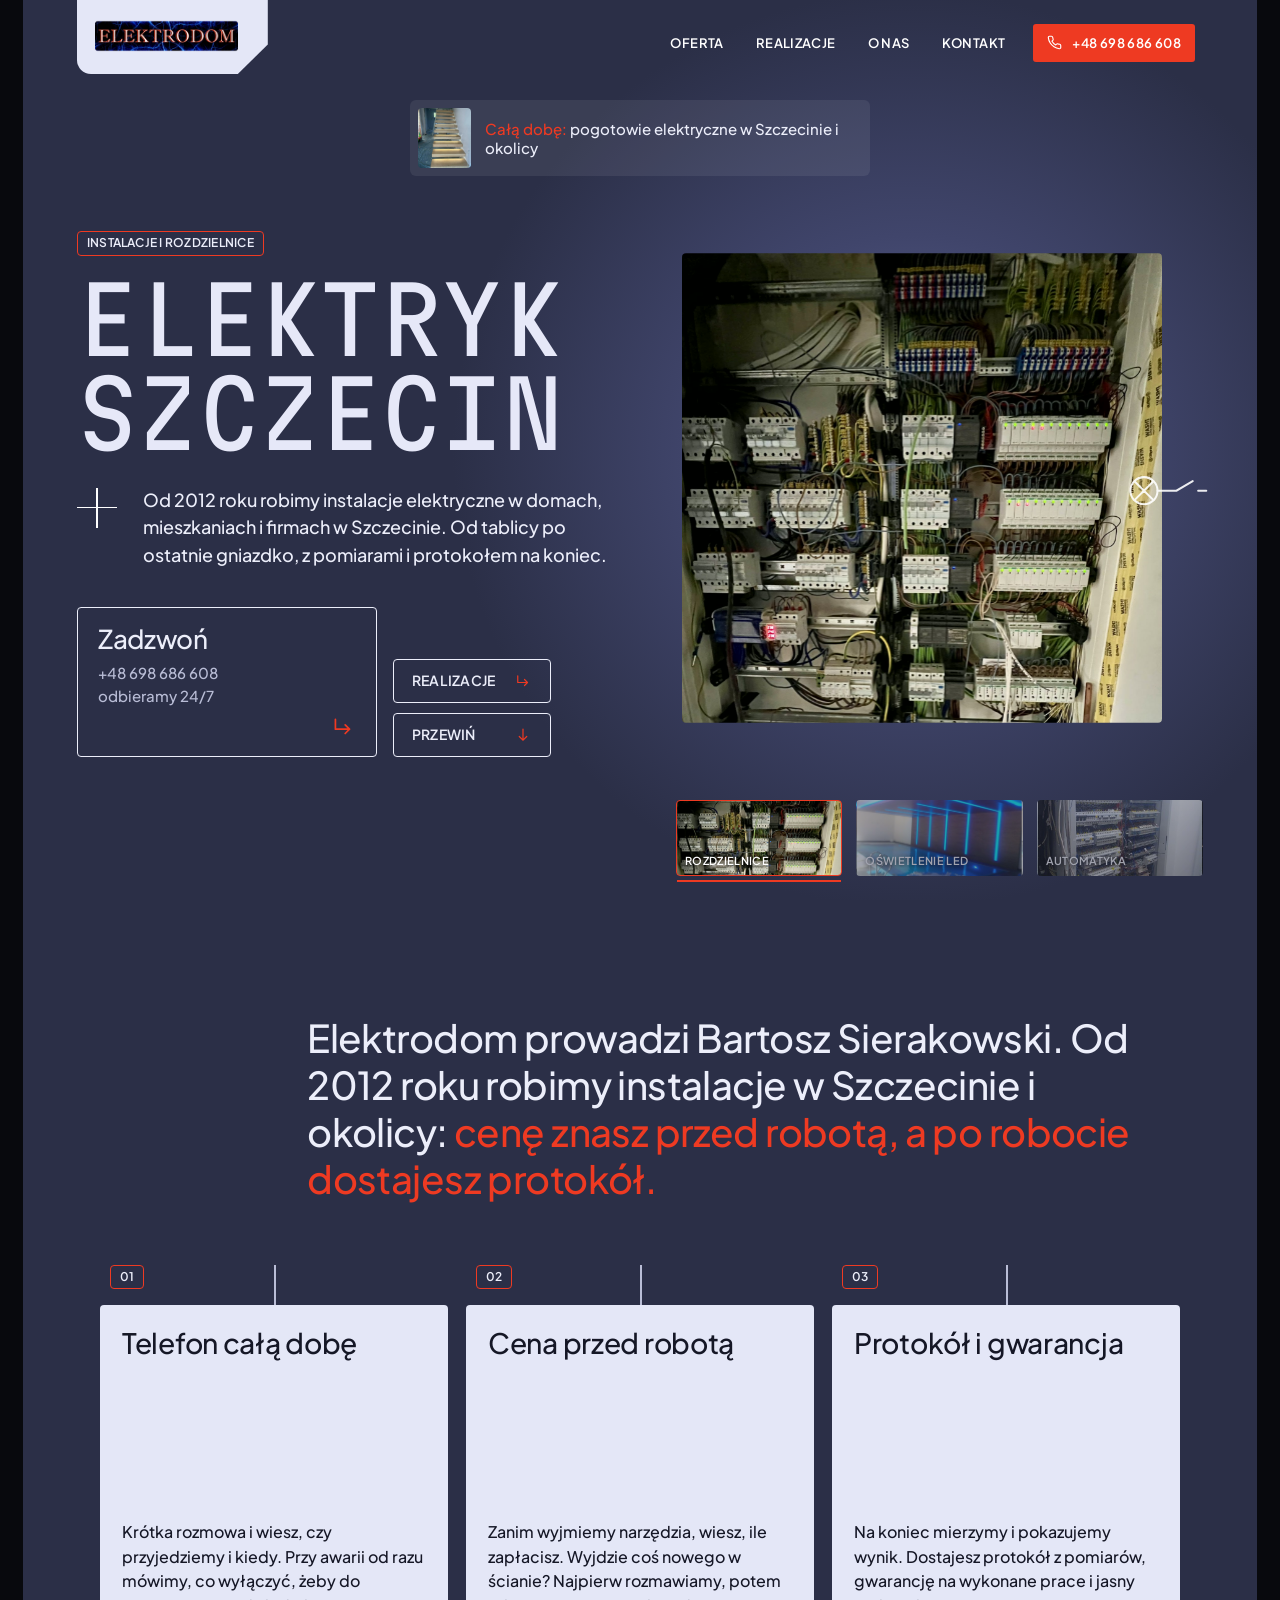
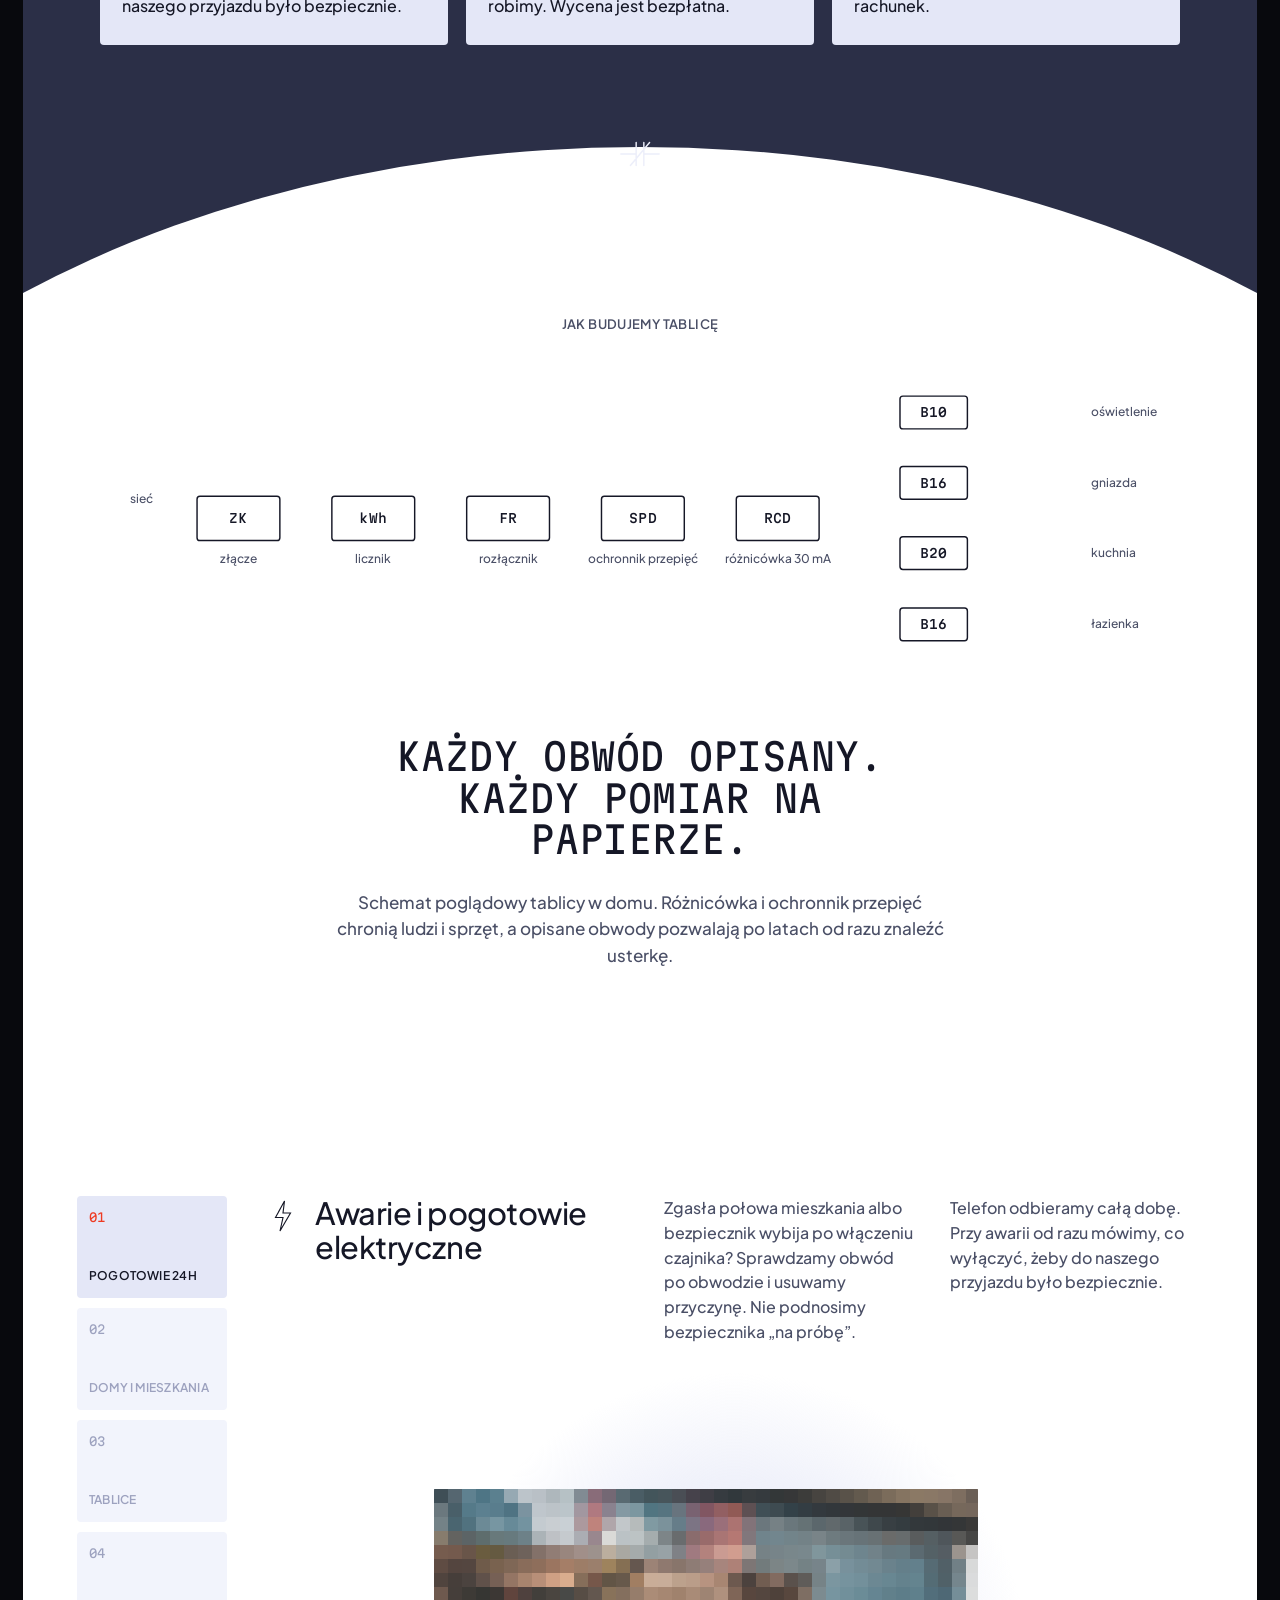
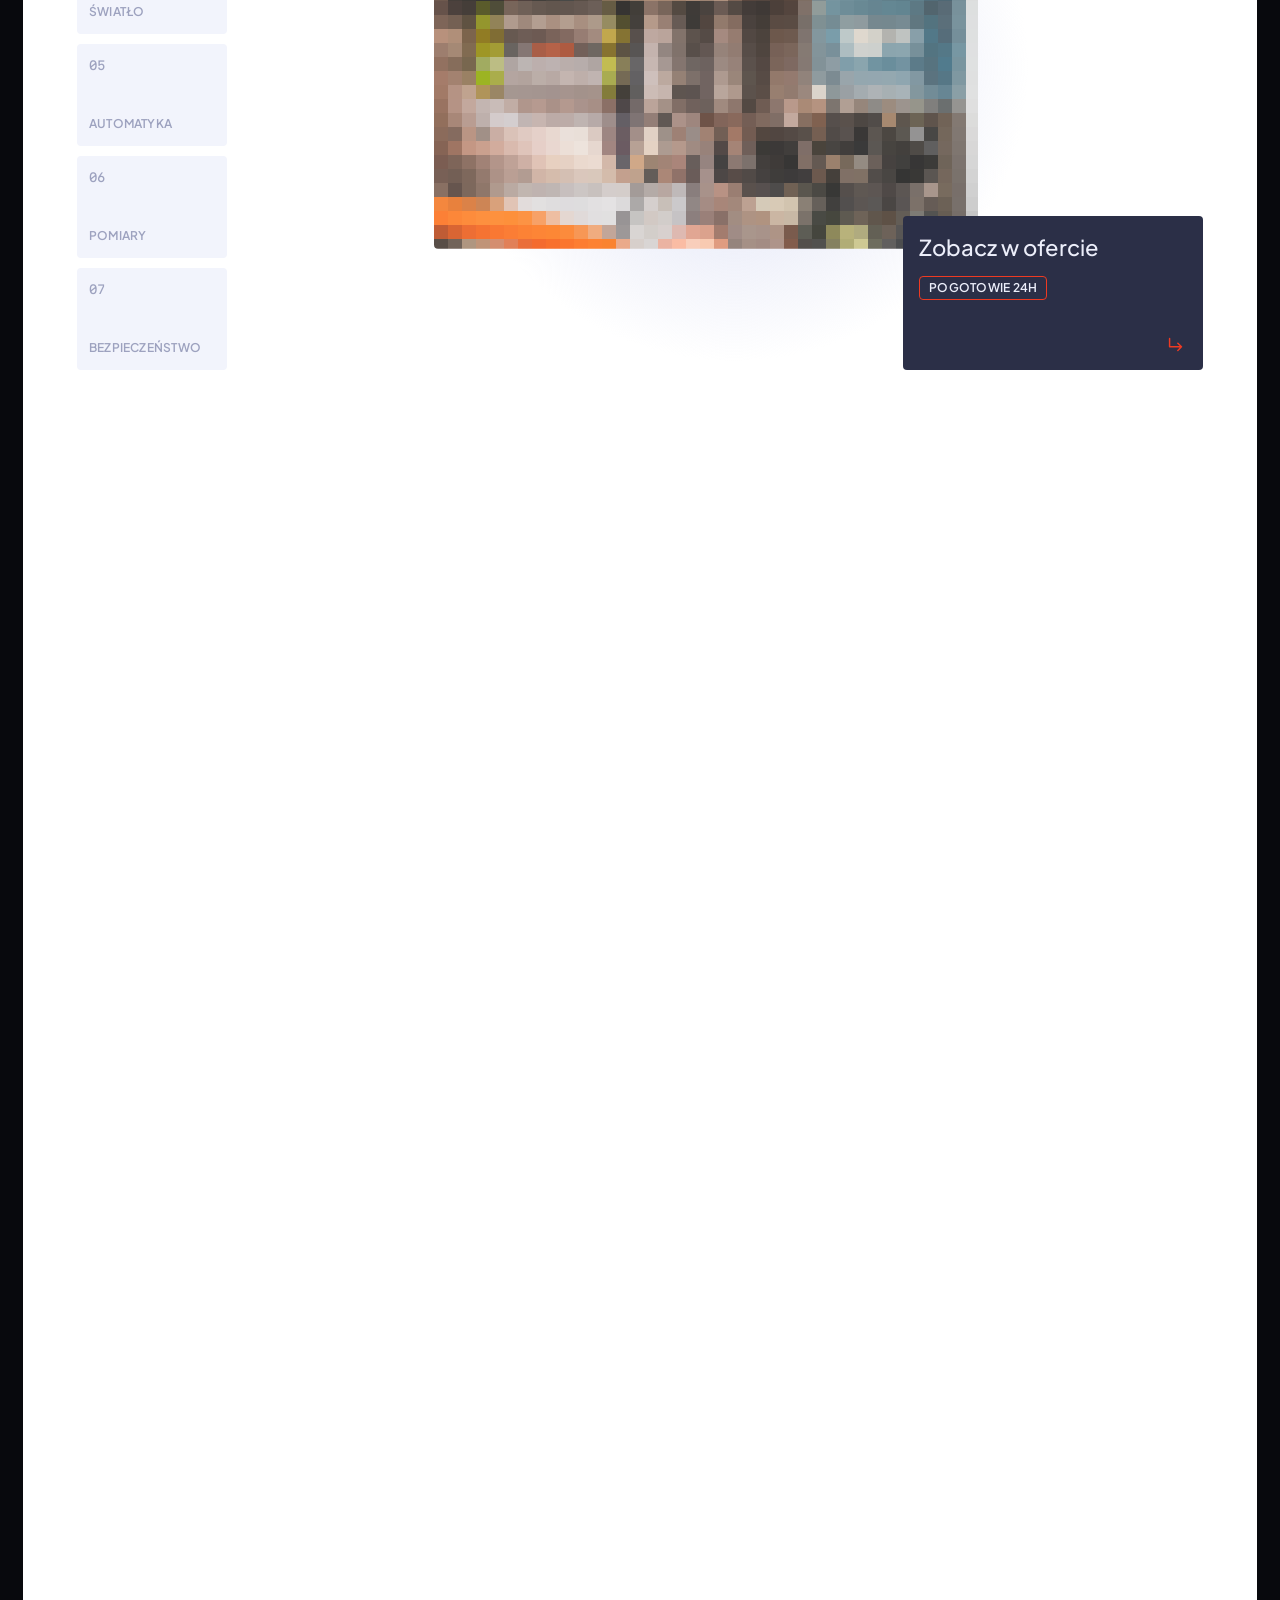
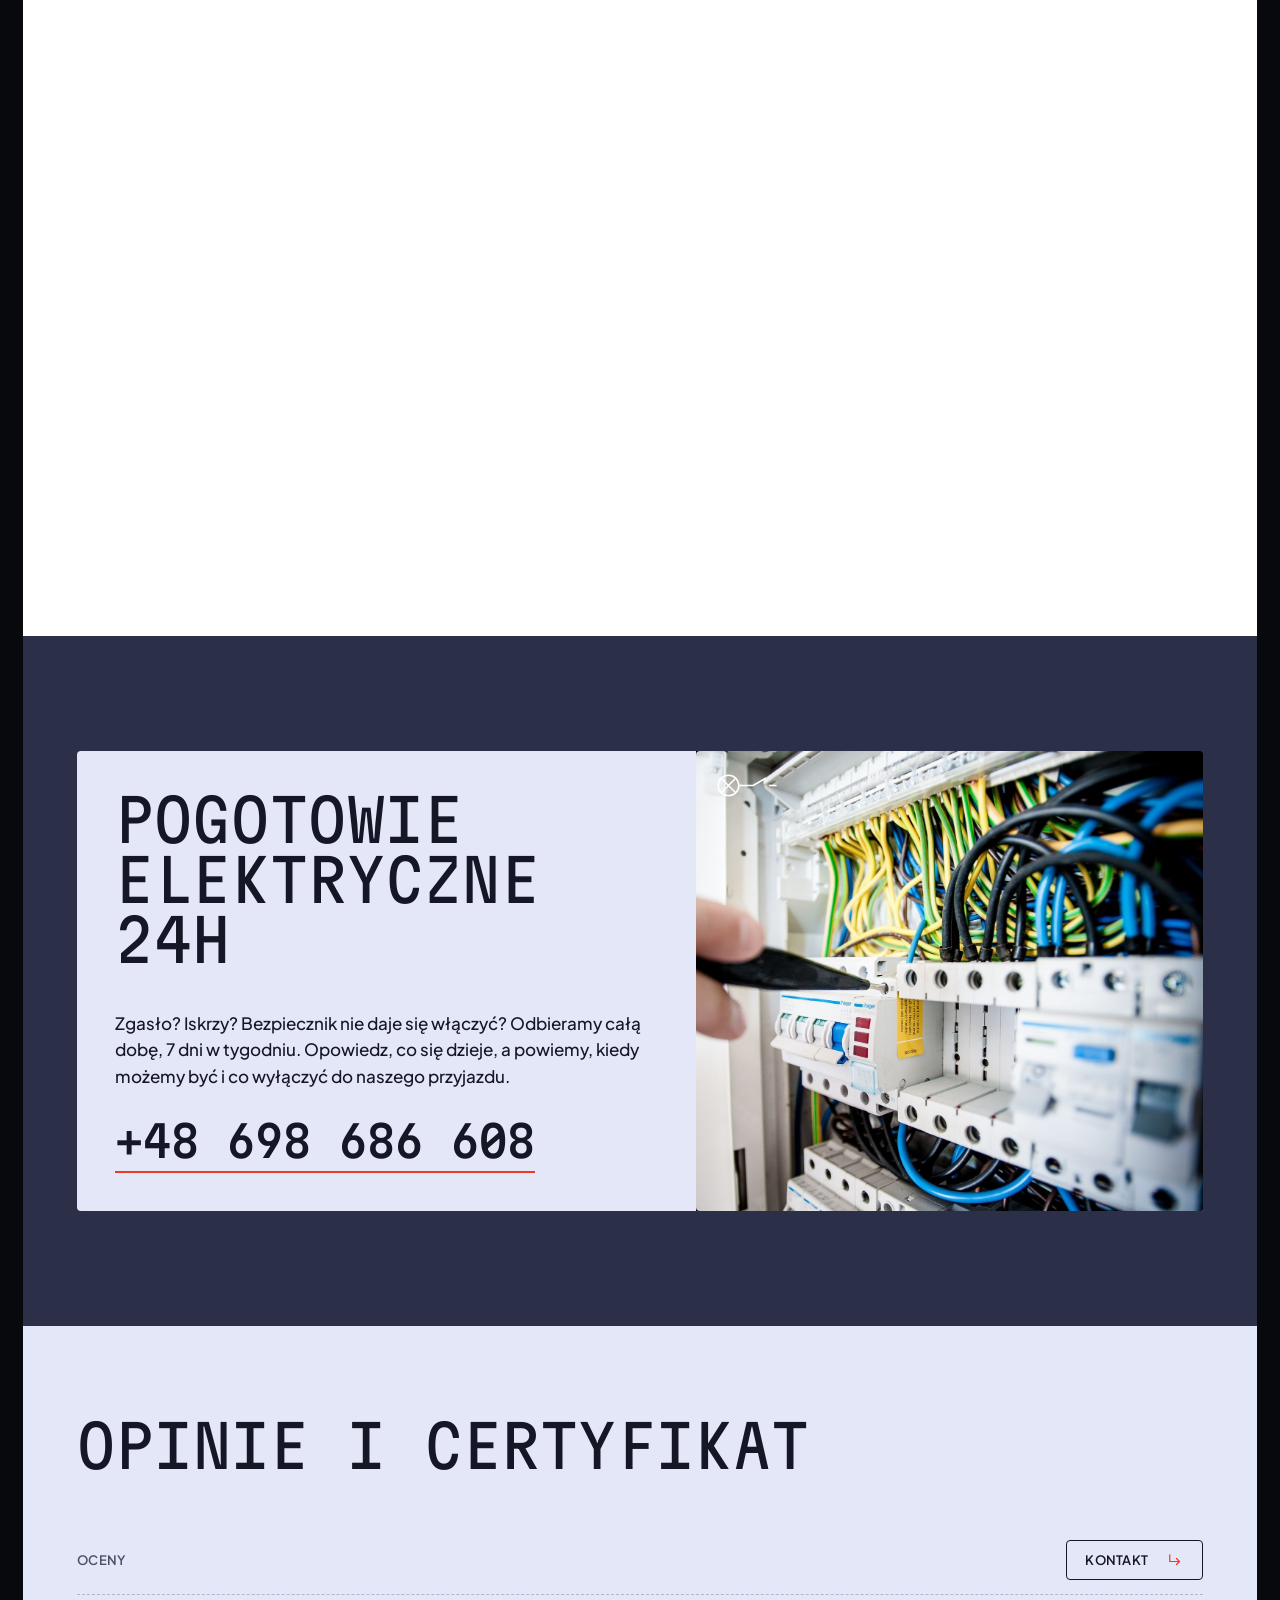
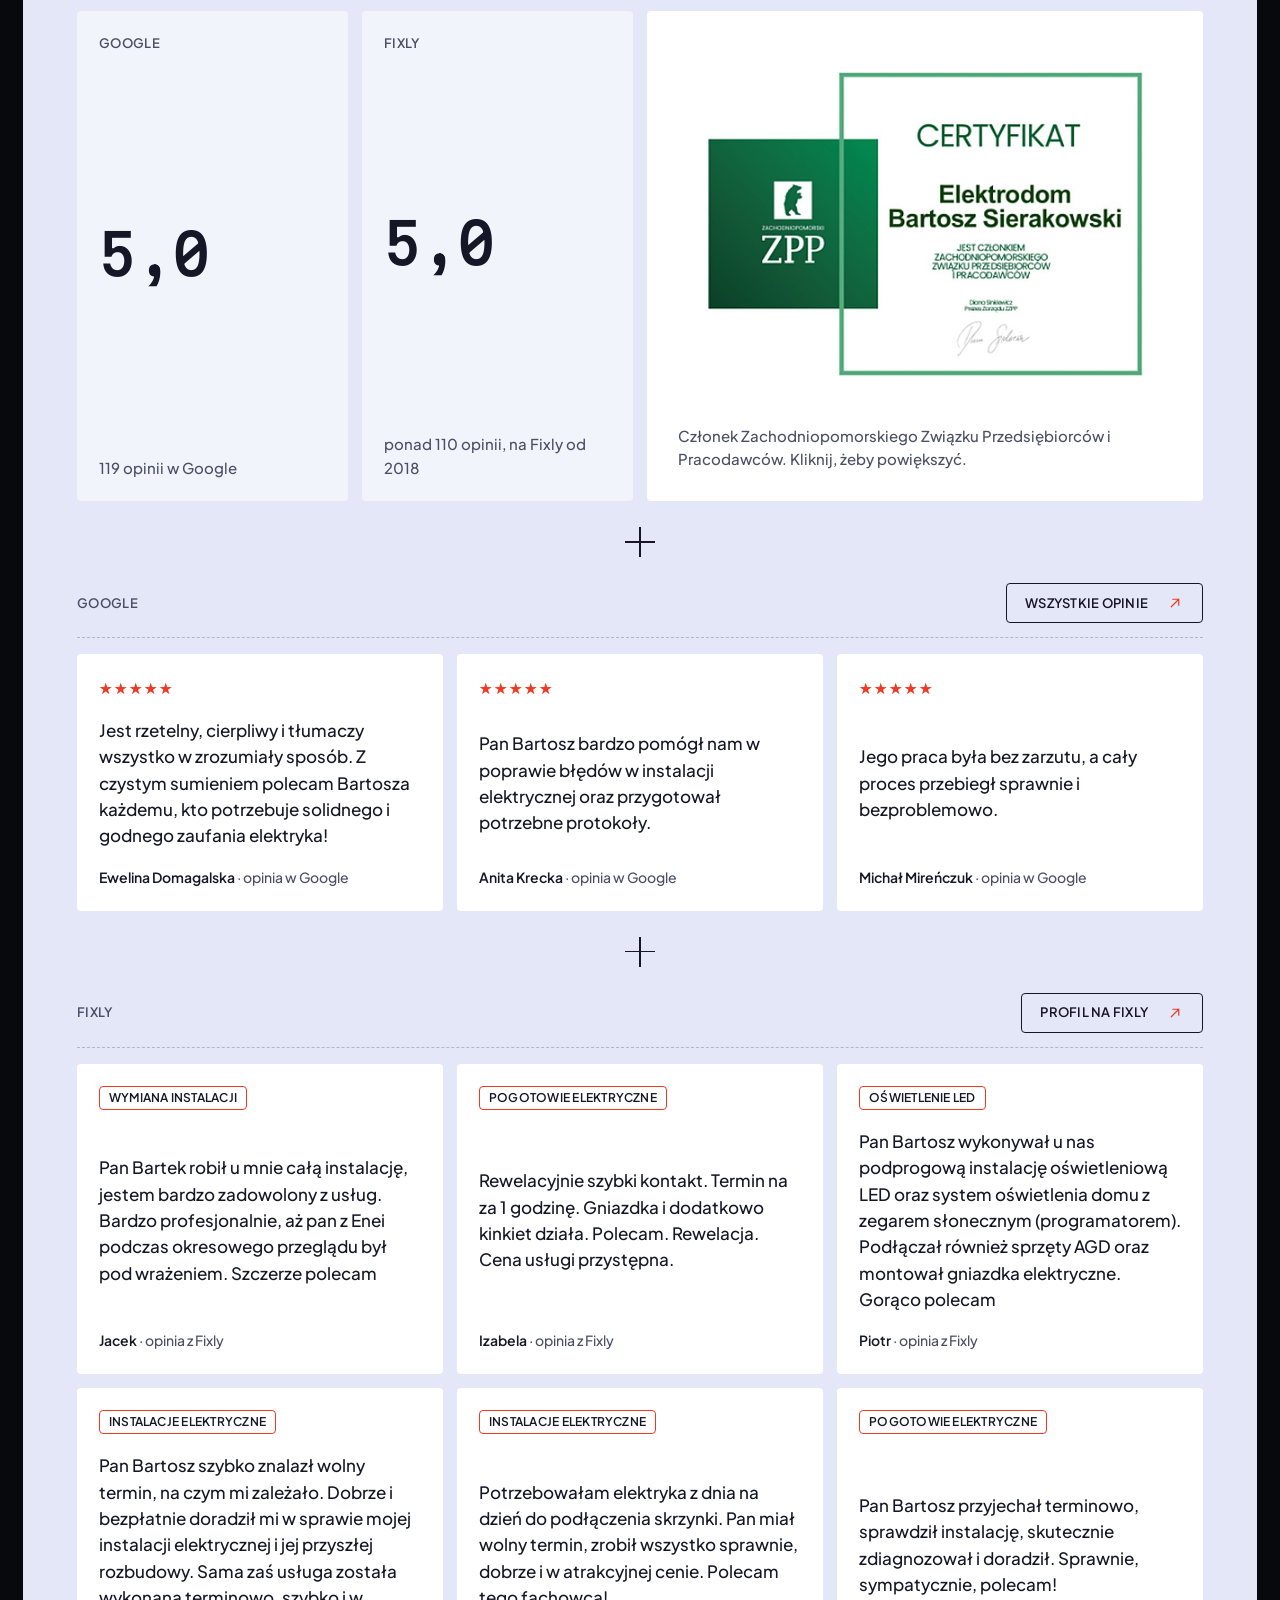
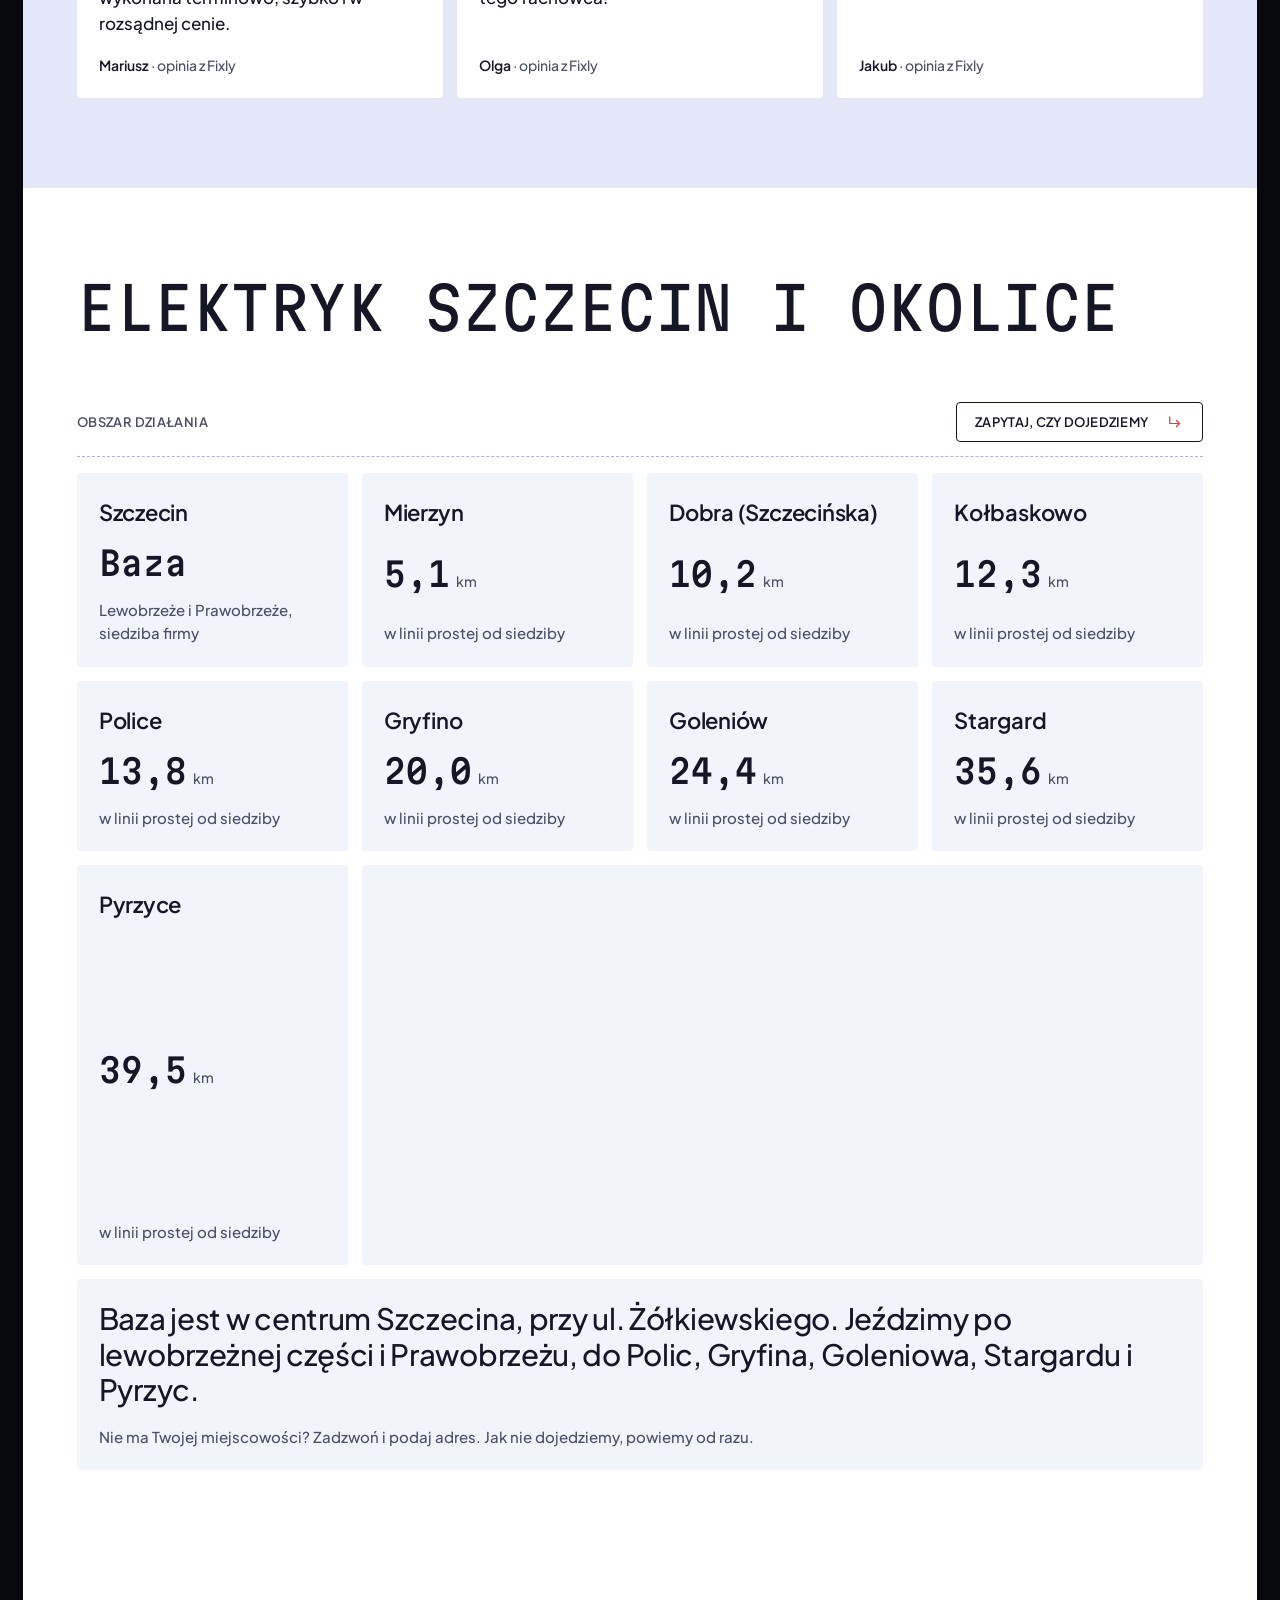
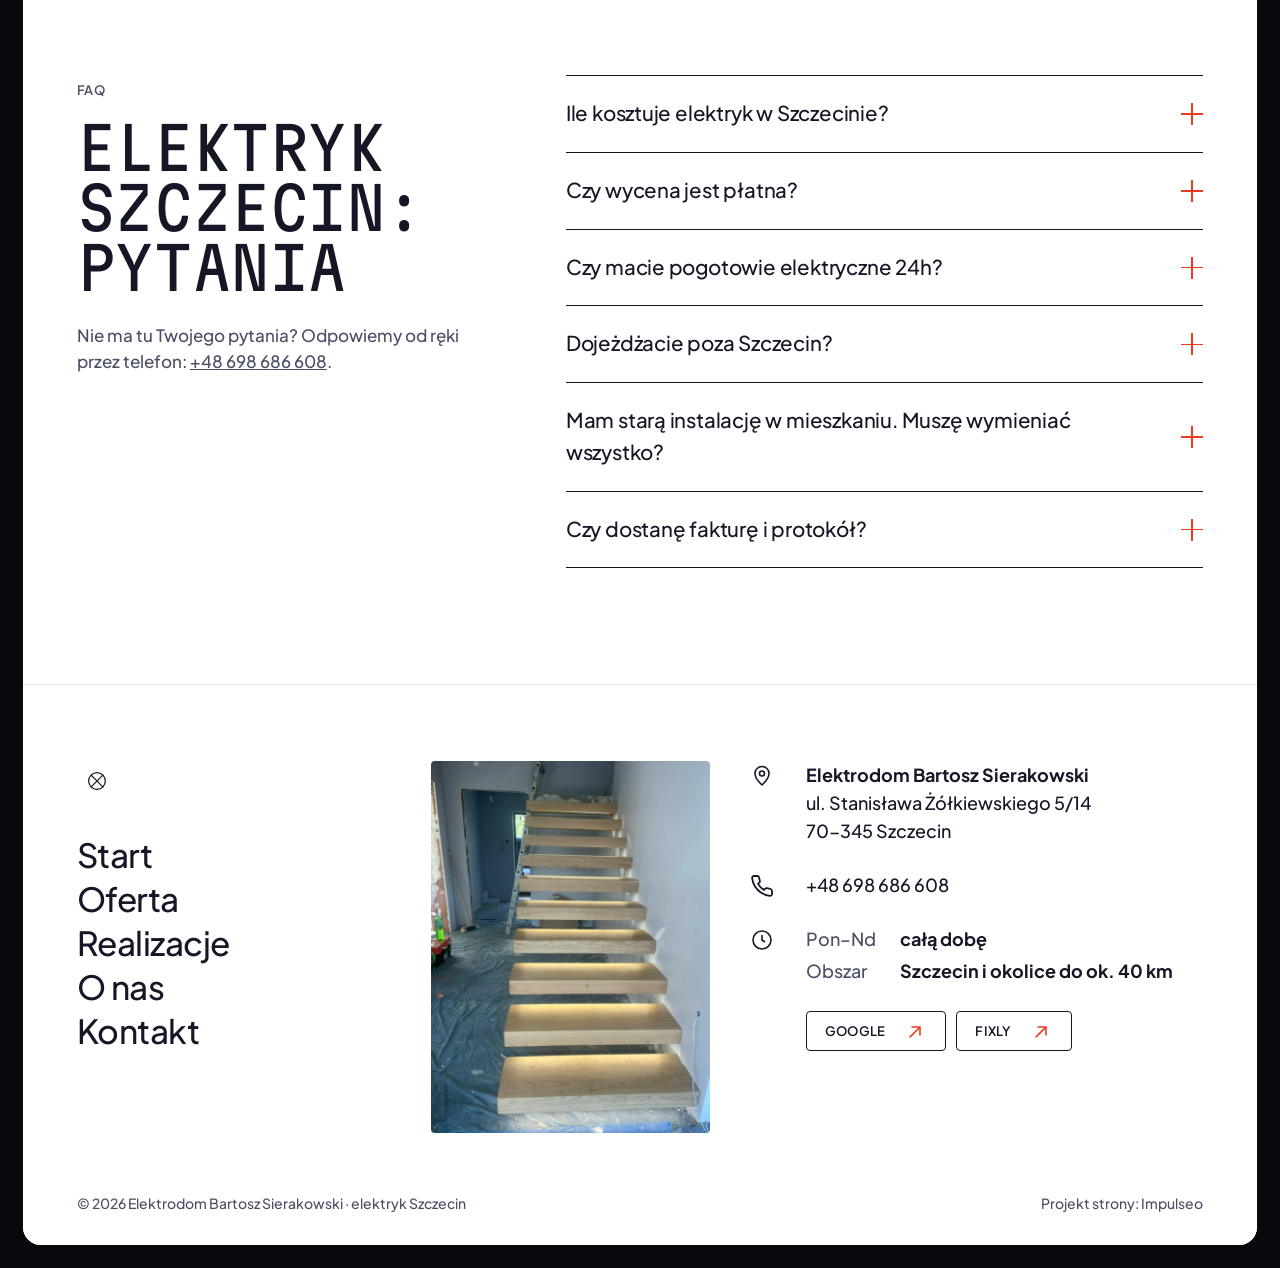
==== commit ac90bc5d: "Demo v4: układ wg thermokonnect.com (ramka, mono wersaliki, symbole elektryczne, piksele, schemat ry" ====
--- a/index.html
+++ b/index.html
@@ -3,149 +3,144 @@
 <head>
 <meta charset="UTF-8">
 <meta name="viewport" content="width=device-width, initial-scale=1.0">
-<title>Elektrodom – elektryk Szczecin | instalacje, oświetlenie, automatyka, alarmy</title>
-<meta name="description" content="Elektryk w Szczecinie od 2012 roku. Instalacje elektryczne, rozdzielnice, oświetlenie LED, automatyka, alarmy i monitoring. Czynne całą dobę. Telefon: +48 698 686 608.">
+<title>Elektryk Szczecin 24h – instalacje, pogotowie, LED | Elektrodom</title>
+<meta name="description" content="Elektryk w Szczecinie od 2012 r. Pogotowie elektryczne 24h, instalacje, rozdzielnice, LED i pomiary. Police, Gryfino, Goleniów, Stargard. Tel. 698 686 608.">
 <link rel="canonical" href="https://impulseo-pl.github.io/elektrodom/">
+<!-- DEMO: noindex zostaje do czasu wdrożenia na domenie klienta, wtedy: index, follow -->
 <meta name="robots" content="noindex, nofollow">
-<meta name="theme-color" content="#05070c">
+<meta name="theme-color" content="#2b2f47">
+<meta name="geo.region" content="PL-ZP">
+<meta name="geo.placename" content="Szczecin">
+<meta name="geo.position" content="53.4301319;14.5360166">
+<meta name="ICBM" content="53.4301319, 14.5360166">
 <meta property="og:type" content="website">
 <meta property="og:locale" content="pl_PL">
-<meta property="og:site_name" content="Elektrodom">
-<meta property="og:title" content="Elektrodom – elektryk Szczecin | instalacje, oświetlenie, automatyka, alarmy">
-<meta property="og:description" content="Elektryk w Szczecinie od 2012 roku. Instalacje elektryczne, rozdzielnice, oświetlenie LED, automatyka, alarmy i monitoring. Czynne całą dobę. Telefon: +48 698 686 608.">
+<meta property="og:site_name" content="Elektrodom – elektryk Szczecin">
+<meta property="og:title" content="Elektryk Szczecin 24h – instalacje, pogotowie, LED | Elektrodom">
+<meta property="og:description" content="Elektryk w Szczecinie od 2012 r. Pogotowie elektryczne 24h, instalacje, rozdzielnice, LED i pomiary. Police, Gryfino, Goleniów, Stargard. Tel. 698 686 608.">
 <meta property="og:url" content="https://impulseo-pl.github.io/elektrodom/">
 <meta property="og:image" content="https://impulseo-pl.github.io/elektrodom/img/og.jpg">
 <meta property="og:image:width" content="1200">
 <meta property="og:image:height" content="630">
 <meta name="twitter:card" content="summary_large_image">
-<script type="application/ld+json">{"@context": "https://schema.org", "@type": "Electrician", "name": "Elektrodom Bartosz Sierakowski", "url": "https://impulseo-pl.github.io/elektrodom/", "telephone": "+48698686608", "image": "https://impulseo-pl.github.io/elektrodom/img/og.jpg", "logo": "https://impulseo-pl.github.io/elektrodom/img/logo.png", "address": {"@type": "PostalAddress", "streetAddress": "Stanisława Żółkiewskiego 5/14", "postalCode": "70-345", "addressLocality": "Szczecin", "addressCountry": "PL"}, "geo": {"@type": "GeoCoordinates", "latitude": 53.4301319, "longitude": 14.5360166}, "openingHours": "Mo-Su 00:00-23:59", "areaServed": ["Szczecin", "Stargard", "Police", "Goleniów", "Gryfino", "Pyrzyce"], "aggregateRating": {"@type": "AggregateRating", "ratingValue": "5.0", "reviewCount": "119"}, "sameAs": ["https://maps.google.com/?cid=2339905175284633755", "https://fixly.pl/profil/bartosz-sierakowski-byovga35x", "https://www.oferteo.pl/elektrodom-bartosz-sierakowski/firma/1865440"]}</script>
+<link rel="icon" type="image/png" href="img/favicon.png">
+<link rel="apple-touch-icon" href="img/apple-touch-icon.png">
+<link rel="sitemap" type="application/xml" href="sitemap.xml">
+<script type="application/ld+json">{"@context": "https://schema.org", "@graph": [{"@type": "Electrician", "@id": "https://impulseo-pl.github.io/elektrodom/#firma", "name": "Elektrodom Bartosz Sierakowski", "alternateName": "Elektrodom", "url": "https://impulseo-pl.github.io/elektrodom/", "telephone": "+48698686608", "email": "biuro-elektrodom@wp.pl", "image": ["https://impulseo-pl.github.io/elektrodom/img/og.jpg", "https://impulseo-pl.github.io/elektrodom/img/g3.jpg", "https://impulseo-pl.github.io/elektrodom/img/g16.jpg"], "logo": "https://impulseo-pl.github.io/elektrodom/img/logo.png", "description": "Elektryk w Szczecinie od 2012 roku: instalacje elektryczne, pogotowie elektryczne 24h, rozdzielnice, oświetlenie LED, automatyka, pomiary, monitoring i alarmy.", "foundingDate": "2012", "founder": {"@type": "Person", "name": "Bartosz Sierakowski"}, "address": {"@type": "PostalAddress", "streetAddress": "ul. Stanisława Żółkiewskiego 5/14", "postalCode": "70-345", "addressLocality": "Szczecin", "addressRegion": "zachodniopomorskie", "addressCountry": "PL"}, "geo": {"@type": "GeoCoordinates", "latitude": 53.4301319, "longitude": 14.5360166}, "hasMap": "https://maps.google.com/?cid=2339905175284633755", "openingHoursSpecification": [{"@type": "OpeningHoursSpecification", "dayOfWeek": ["Monday", "Tuesday", "Wednesday", "Thursday", "Friday", "Saturday", "Sunday"], "opens": "00:00", "closes": "23:59"}], "areaServed": [{"@type": "City", "name": "Szczecin"}, {"@type": "City", "name": "Mierzyn"}, {"@type": "City", "name": "Dobra"}, {"@type": "City", "name": "Kołbaskowo"}, {"@type": "City", "name": "Police"}, {"@type": "City", "name": "Gryfino"}, {"@type": "City", "name": "Goleniów"}, {"@type": "City", "name": "Stargard"}, {"@type": "City", "name": "Pyrzyce"}], "knowsAbout": ["instalacje elektryczne", "pogotowie elektryczne", "rozdzielnice elektryczne", "oświetlenie LED", "automatyka budynkowa", "pomiary elektryczne", "monitoring CCTV", "systemy alarmowe"], "memberOf": {"@type": "Organization", "name": "Zachodniopomorski Związek Przedsiębiorców i Pracodawców"}, "hasOfferCatalog": {"@type": "OfferCatalog", "name": "Usługi elektryczne – Szczecin", "itemListElement": [{"@type": "Offer", "itemOffered": {"@type": "Service", "name": "Awarie i pogotowie elektryczne", "url": "https://impulseo-pl.github.io/elektrodom/oferta.html#awarie", "areaServed": "Szczecin i okolice"}}, {"@type": "Offer", "itemOffered": {"@type": "Service", "name": "Instalacje elektryczne", "url": "https://impulseo-pl.github.io/elektrodom/oferta.html#instalacje", "areaServed": "Szczecin i okolice"}}, {"@type": "Offer", "itemOffered": {"@type": "Service", "name": "Rozdzielnice i zabezpieczenia", "url": "https://impulseo-pl.github.io/elektrodom/oferta.html#rozdzielnice", "areaServed": "Szczecin i okolice"}}, {"@type": "Offer", "itemOffered": {"@type": "Service", "name": "Oświetlenie i LED", "url": "https://impulseo-pl.github.io/elektrodom/oferta.html#oswietlenie", "areaServed": "Szczecin i okolice"}}, {"@type": "Offer", "itemOffered": {"@type": "Service", "name": "Automatyka i sterowanie", "url": "https://impulseo-pl.github.io/elektrodom/oferta.html#automatyka", "areaServed": "Szczecin i okolice"}}, {"@type": "Offer", "itemOffered": {"@type": "Service", "name": "Pomiary elektryczne i protokoły", "url": "https://impulseo-pl.github.io/elektrodom/oferta.html#pomiary", "areaServed": "Szczecin i okolice"}}, {"@type": "Offer", "itemOffered": {"@type": "Service", "name": "Monitoring, alarmy i anteny", "url": "https://impulseo-pl.github.io/elektrodom/oferta.html#monitoring", "areaServed": "Szczecin i okolice"}}]}, "sameAs": ["https://maps.google.com/?cid=2339905175284633755", "https://fixly.pl/profil/bartosz-sierakowski-byovga35x", "https://www.oferteo.pl/elektrodom-bartosz-sierakowski/firma/1865440"]}, {"@type": "WebSite", "@id": "https://impulseo-pl.github.io/elektrodom/#strona", "url": "https://impulseo-pl.github.io/elektrodom/", "name": "Elektrodom – elektryk Szczecin", "inLanguage": "pl-PL", "publisher": {"@id": "https://impulseo-pl.github.io/elektrodom/#firma"}}, {"@type": "WebPage", "@id": "https://impulseo-pl.github.io/elektrodom/#webpage", "url": "https://impulseo-pl.github.io/elektrodom/", "name": "Elektryk Szczecin 24h – instalacje, pogotowie, LED | Elektrodom", "description": "Elektryk w Szczecinie od 2012 r. Pogotowie elektryczne 24h, instalacje, rozdzielnice, LED i pomiary. Police, Gryfino, Goleniów, Stargard. Tel. 698 686 608.", "inLanguage": "pl-PL", "isPartOf": {"@id": "https://impulseo-pl.github.io/elektrodom/#strona"}, "about": {"@id": "https://impulseo-pl.github.io/elektrodom/#firma"}, "dateModified": "2026-11-13"}, {"@type": "FAQPage", "mainEntity": [{"@type": "Question", "name": "Ile kosztuje elektryk w Szczecinie?", "acceptedAnswer": {"@type": "Answer", "text": "Zależy, co się dzieje, dlatego wypytujemy przez telefon i od razu podajemy widełki. Ostateczną cenę ustalamy przy oględzinach, zanim zaczniemy."}}, {"@type": "Question", "name": "Czy wycena jest płatna?", "acceptedAnswer": {"@type": "Answer", "text": "Za obejrzenie i wycenę nie bierzemy pieniędzy. Płacisz za robotę, nie za rozmowę o niej."}}, {"@type": "Question", "name": "Czy macie pogotowie elektryczne 24h?", "acceptedAnswer": {"@type": "Answer", "text": "Tak. Telefon odbieramy całą dobę, 7 dni w tygodniu. Brak prądu w całym domu to pilny wyjazd i przestawiamy grafik."}}, {"@type": "Question", "name": "Dojeżdżacie poza Szczecin?", "acceptedAnswer": {"@type": "Answer", "text": "Tak: Police, Gryfino, Goleniów, Stargard, Pyrzyce i okoliczne miejscowości. Podaj adres przez telefon, a od razu powiemy, czy dojedziemy."}}, {"@type": "Question", "name": "Mam starą instalację w mieszkaniu. Muszę wymieniać wszystko?", "acceptedAnswer": {"@type": "Answer", "text": "Niekoniecznie. Najpierw pomiary, bo to one pokazują, co naprawdę jest groźne. Czasem wystarczy nowa tablica i osobny obwód do kuchni, a reszta może poczekać do remontu."}}, {"@type": "Question", "name": "Czy dostanę fakturę i protokół?", "acceptedAnswer": {"@type": "Answer", "text": "Tak, fakturę na firmę albo osobę prywatną. Protokół dostajesz razem z nią, jeśli robiliśmy pomiary."}}]}]}</script>
 <script>(function(){var d=document.documentElement;d.classList.add('js');try{if(!matchMedia('(prefers-reduced-motion: reduce)').matches)d.classList.add('anim')}catch(e){}setTimeout(function(){if(!d.classList.contains('anim-ok'))d.classList.remove('anim')},3500)})();</script>
-<link rel="preload" as="image" href="img/about.jpg" fetchpriority="high">
+<link rel="preload" as="image" href="img/g16.jpg" fetchpriority="high">
 <link rel="preconnect" href="https://fonts.googleapis.com">
 <link rel="preconnect" href="https://fonts.gstatic.com" crossorigin>
-<link href="https://fonts.googleapis.com/css2?family=Host+Grotesk:wght@300..800&amp;display=swap" rel="stylesheet">
-<link rel="stylesheet" href="assets/styles.css?v=20261113c">
+<link href="https://fonts.googleapis.com/css2?family=Martian+Mono:wdth,wght@87.5,400&amp;family=Plus+Jakarta+Sans:wght@400;500;600&amp;display=swap" rel="stylesheet">
+<link rel="stylesheet" href="assets/styles.css?v=20261113d">
 <script src="assets/lenis.min.js?v=1.1.20" defer></script>
-<script src="assets/main.js?v=20261113c" defer></script>
+<script src="assets/main.js?v=20261113d" defer></script>
 </head>
 <body>
+<script>(function(){try{if(!sessionStorage.getItem('pxnav'))return;sessionStorage.removeItem('pxnav');var c=innerWidth<700?6:12,r=Math.ceil(c*innerHeight/innerWidth),g=document.createElement('div');g.className='px-cover';g.style.gridTemplateColumns='repeat('+c+',1fr)';g.style.gridTemplateRows='repeat('+r+',1fr)';for(var k=0;k<c*r;k++){var i=document.createElement('i');i.style.transitionDelay=(Math.random()*.32).toFixed(3)+'s';g.appendChild(i)}document.body.appendChild(g)}catch(e){}})();</script>
 <a class="skip" href="#tresc">Przejdź do treści</a>
-<header class="top"><div class="wrap">
-<a class="logo" href="index.html" aria-label="Elektrodom – strona główna"><img src="img/logo.png" alt="Elektrodom" width="640" height="179"><small>Usługi elektryczne<br>Szczecin · od 2012</small></a>
-<nav class="nav" aria-label="Menu"><a href="oferta.html">Oferta</a><a href="realizacje.html">Realizacje</a><a href="o-nas.html">O nas</a><a href="kontakt.html">Kontakt</a></nav>
-<a class="btn btn-red" href="tel:+48698686608"><svg viewBox="0 0 24 24" fill="none" stroke="currentColor" stroke-width="2" stroke-linecap="round" stroke-linejoin="round"><path d="M22 16.9v3a2 2 0 0 1-2.2 2 19.8 19.8 0 0 1-8.6-3.1 19.5 19.5 0 0 1-6-6A19.8 19.8 0 0 1 2.1 4.2 2 2 0 0 1 4.1 2h3a2 2 0 0 1 2 1.7c.1 1 .4 1.9.7 2.8a2 2 0 0 1-.5 2.1L8 9.9a16 16 0 0 0 6 6l1.3-1.3a2 2 0 0 1 2.1-.4c.9.3 1.8.6 2.8.7a2 2 0 0 1 1.7 2z"/></svg>+48 698 686 608</a>
+<header class="top"><div class="top-in">
+<a class="chip" href="index.html" aria-label="Elektrodom – elektryk Szczecin, strona główna"><img src="img/logo.png" alt="Elektrodom" width="640" height="179"></a>
+<nav class="bar" aria-label="Menu główne"><a href="oferta.html">Oferta</a><a href="realizacje.html">Realizacje</a><a href="o-nas.html">O nas</a><a href="kontakt.html">Kontakt</a><a class="call-l" href="tel:+48698686608"><svg viewBox="0 0 24 24" fill="none" stroke="currentColor" stroke-width="1.8" stroke-linecap="round" stroke-linejoin="round"><path d="M22 16.9v3a2 2 0 0 1-2.2 2 19.8 19.8 0 0 1-8.6-3.1 19.5 19.5 0 0 1-6-6A19.8 19.8 0 0 1 2.1 4.2 2 2 0 0 1 4.1 2h3a2 2 0 0 1 2 1.7c.1 1 .4 1.9.7 2.8a2 2 0 0 1-.5 2.1L8 9.9a16 16 0 0 0 6 6l1.3-1.3a2 2 0 0 1 2.1-.4c.9.3 1.8.6 2.8.7a2 2 0 0 1 1.7 2z"/></svg>+48 698 686 608</a></nav>
 <button class="burger" data-menu aria-label="Otwórz menu"><span></span><span></span></button>
 </div></header>
-<div class="menu" aria-label="Menu mobilne"><button class="menu-x" data-menu aria-label="Zamknij menu">×</button><a href="index.html">Strona główna</a><a href="oferta.html">Oferta</a><a href="realizacje.html">Realizacje</a><a href="o-nas.html">O nas</a><a href="kontakt.html">Kontakt</a><a class="btn btn-red" href="tel:+48698686608"><svg viewBox="0 0 24 24" fill="none" stroke="currentColor" stroke-width="2" stroke-linecap="round" stroke-linejoin="round"><path d="M22 16.9v3a2 2 0 0 1-2.2 2 19.8 19.8 0 0 1-8.6-3.1 19.5 19.5 0 0 1-6-6A19.8 19.8 0 0 1 2.1 4.2 2 2 0 0 1 4.1 2h3a2 2 0 0 1 2 1.7c.1 1 .4 1.9.7 2.8a2 2 0 0 1-.5 2.1L8 9.9a16 16 0 0 0 6 6l1.3-1.3a2 2 0 0 1 2.1-.4c.9.3 1.8.6 2.8.7a2 2 0 0 1 1.7 2z"/></svg>Zadzwoń: +48 698 686 608</a></div>
+<div class="menu" aria-label="Menu"><button class="menu-x" data-menu aria-label="Zamknij menu">×</button><a href="index.html">Start</a><a href="oferta.html">Oferta</a><a href="realizacje.html">Realizacje</a><a href="o-nas.html">O nas</a><a href="kontakt.html">Kontakt</a><a class="btn btn-fill" href="tel:+48698686608">Zadzwoń: +48 698 686 608 <svg class="ar" viewBox="0 0 24 24" fill="none" stroke="currentColor" stroke-width="1.6" stroke-linecap="round" stroke-linejoin="round"><path d="M5 5v9h13M14 10l4 4-4 4"/></svg></a></div>
+<div class="frame">
 <main id="tresc">
-<section class="hero" aria-label="Elektrodom">
-<img class="ph ph-off" src="img/about.jpg" alt="" width="1880" height="1255" fetchpriority="high">
-<img class="ph ph-on" src="img/about.jpg" alt="Korytarz z liniami światła LED w suficie" width="1880" height="1255">
-<div class="glow"></div><div class="shade"></div>
-<button class="switch" aria-pressed="false" aria-label="Włącz światło"><span class="plate"><span class="key"></span></span><span class="lbl"><i></i><span>Włącz światło</span></span></button>
-<div class="wrap hero-in">
-<h1><span class="eyebrow">Elektryk w Szczecinie · od 2012 roku</span><span class="w">Pstryk.</span><br><span class="w">I</span> <span class="w">wszystko</span> <span class="w">działa.</span></h1>
-<p class="sub">Instalacje, oświetlenie, rozdzielnice, automatyka, alarmy i monitoring. Domy, mieszkania i firmy w Szczecinie i okolicy. Cenę znasz przed robotą, nie po.</p>
-<div class="cta"><a class="btn btn-red" href="tel:+48698686608"><svg viewBox="0 0 24 24" fill="none" stroke="currentColor" stroke-width="2" stroke-linecap="round" stroke-linejoin="round"><path d="M22 16.9v3a2 2 0 0 1-2.2 2 19.8 19.8 0 0 1-8.6-3.1 19.5 19.5 0 0 1-6-6A19.8 19.8 0 0 1 2.1 4.2 2 2 0 0 1 4.1 2h3a2 2 0 0 1 2 1.7c.1 1 .4 1.9.7 2.8a2 2 0 0 1-.5 2.1L8 9.9a16 16 0 0 0 6 6l1.3-1.3a2 2 0 0 1 2.1-.4c.9.3 1.8.6 2.8.7a2 2 0 0 1 1.7 2z"/></svg>Zadzwoń: +48 698 686 608</a><a class="btn btn-line" href="realizacje.html">Zobacz realizacje <svg viewBox="0 0 24 24" fill="none" stroke="currentColor" stroke-width="2" stroke-linecap="round" stroke-linejoin="round"><path d="M5 12h14M13 6l6 6-6 6"/></svg></a></div>
-<div class="hero-bar"><span><b>5,0</b><span class="stars">★★★★★</span>119 opinii w Google</span><span><b>5,0</b>ponad 110 opinii na Fixly</span><span><b>24/7</b>telefon całą dobę</span><span class="hint">Przesuń kursor po zdjęciu albo kliknij włącznik</span></div>
-</div>
+<section class="hero dark glow" aria-label="Elektrodom – elektryk Szczecin" data-slides="[{&quot;tag&quot;: &quot;&lt;span class=\&quot;tag\&quot;&gt;Instalacje i rozdzielnice&lt;/span&gt;&quot;, &quot;txt&quot;: &quot;Od 2012 roku robimy instalacje elektryczne w domach, mieszkaniach i firmach w Szczecinie. Od tablicy po ostatnie gniazdko, z pomiarami i protokołem na koniec.&quot;}, {&quot;tag&quot;: &quot;&lt;span class=\&quot;tag\&quot;&gt;Oświetlenie LED&lt;/span&gt;&quot;, &quot;txt&quot;: &quot;Taśmy LED, lampy, żyrandole i sterowanie światłem. Na zdjęciu basen z naszej realizacji: linie światła w suficie i na ścianie.&quot;}, {&quot;tag&quot;: &quot;&lt;span class=\&quot;tag\&quot;&gt;Automatyka i szafy&lt;/span&gt;&quot;, &quot;txt&quot;: &quot;Sterowanie oświetleniem i ogrzewaniem, automatyka bram, szafy sterownicze w obiektach. Każdy obwód opisany, żeby po latach było wiadomo, co czym steruje.&quot;}]"><div class="wrap">
+<a class="now" href="kontakt.html"><img src="img/g13.jpg" alt="" width="576" height="776"><span><span class="red">Całą dobę:</span> pogotowie elektryczne w Szczecinie i okolicy</span></a>
+<div class="hero-l">
+<div class="slide-tag"><span class="tag">Instalacje i rozdzielnice</span></div>
+<h1 class="mono d1"><span class="ln">Elektryk</span><span class="ln">Szczecin</span></h1>
+<div class="hero-p"><span class="cross"></span><p class="slide-txt">Od 2012 roku robimy instalacje elektryczne w domach, mieszkaniach i firmach w Szczecinie. Od tablicy po ostatnie gniazdko, z pomiarami i protokołem na koniec.</p></div>
+<div class="hero-act">
+<a class="boxlink" href="tel:+48698686608"><b>Zadzwoń</b><span>+48 698 686 608<br>odbieramy 24/7</span><svg class="ar" viewBox="0 0 24 24" fill="none" stroke="currentColor" stroke-width="1.6" stroke-linecap="round" stroke-linejoin="round"><path d="M5 5v9h13M14 10l4 4-4 4"/></svg></a>
+<div class="col"><a class="btn" href="realizacje.html">Realizacje <svg class="ar" viewBox="0 0 24 24" fill="none" stroke="currentColor" stroke-width="1.6" stroke-linecap="round" stroke-linejoin="round"><path d="M5 5v9h13M14 10l4 4-4 4"/></svg></a><a class="btn" href="#uslugi">Przewiń <svg class="ar" viewBox="0 0 24 24" fill="none" stroke="currentColor" stroke-width="1.6" stroke-linecap="round"><path d="M12 4v15M7 14l5 5 5-5"/></svg></a></div>
+</div></div>
+<div class="hero-r"><div class="pix "><img src="img/g16.jpg" alt="Rozdzielnica z automatyką i listwami zaciskowymi – realizacja Elektrodom Szczecin" width="1548" height="1518" decoding="async"><img src="img/g3.jpg" alt="Basen z oświetleniem LED – realizacja elektryka Elektrodom" width="1006" height="728" loading="lazy" decoding="async"><img src="img/g7.jpg" alt="Szafa rozdzielcza z aparaturą – automatyka, Elektrodom Szczecin" width="538" height="718" loading="lazy" decoding="async"></div><span class="lampsym"><svg class="sym" viewBox="0 0 62 32" fill="none" stroke="currentColor" stroke-width="1.5" stroke-linecap="round" aria-hidden="true"><circle cx="14" cy="16" r="10"/><path d="M7 9l14 14M21 9L7 23M24 16h14l12-7M54 16h6"/></svg></span></div>
+<div class="thumbs"><button class="on" style="background-image:url(img/g16.jpg)" aria-label="Pokaż: Rozdzielnice"><span>Rozdzielnice</span><i></i></button><button class="" style="background-image:url(img/g3.jpg)" aria-label="Pokaż: Oświetlenie LED"><span>Oświetlenie LED</span><i></i></button><button class="" style="background-image:url(img/g7.jpg)" aria-label="Pokaż: Automatyka"><span>Automatyka</span><i></i></button></div>
+</div></section>
+
+<section class="dark intro" aria-label="O firmie"><div class="wrap">
+<p class="t-xl rv">Elektrodom prowadzi Bartosz Sierakowski. Od 2012 roku robimy instalacje w Szczecinie i okolicy: <span class="red">cenę znasz przed robotą, a po robocie dostajesz protokół.</span></p>
+<div class="cards">
+<div class="card rv"><span class="tag">01</span><h3>Telefon całą dobę</h3><p>Krótka rozmowa i wiesz, czy przyjedziemy i kiedy. Przy awarii od razu mówimy, co wyłączyć, żeby do naszego przyjazdu było bezpiecznie.</p></div>
+<div class="card rv rv-1"><span class="tag">02</span><h3>Cena przed robotą</h3><p>Zanim wyjmiemy narzędzia, wiesz, ile zapłacisz. Wyjdzie coś nowego w ścianie? Najpierw rozmawiamy, potem robimy. Wycena jest bezpłatna.</p></div>
+<div class="card rv rv-2"><span class="tag">03</span><h3>Protokół i gwarancja</h3><p>Na koniec mierzymy i pokazujemy wynik. Dostajesz protokół z pomiarów, gwarancję na wykonane prace i jasny rachunek.</p></div>
+</div></div>
+<div class="arc"><svg class="sym" viewBox="0 0 48 48" fill="none" stroke="currentColor" stroke-width="1.5" stroke-linecap="round" aria-hidden="true"><path d="M4 24h16M28 24h16M20 12v24M28 12v24M14 36L34 12"/></svg></div>
 </section>
 
-<section class="fly" aria-label="Realizacje oświetlenia">
-<div class="fly-stage">
-<div class="fly-title"><div><span class="eyebrow">Nasze realizacje</span><h2>Światło, które już u kogoś świeci.</h2><p>Zdjęcia prosto z naszych zleceń: basen, schody, łazienka, klatka schodowa. Przewijaj dalej.</p></div></div>
-<figure class="card3d" data-x="-25" data-y="-4" style="width:clamp(170px,21vw,350px)"><img src="img/g13.jpg" alt="Schody z podświetleniem – realizacja Elektrodom" width="576" height="776" loading="lazy"><figcaption><b>Schody z podświetleniem</b>Światło LED pod każdym stopniem</figcaption></figure><figure class="card3d" data-x="24" data-y="6" style="width:clamp(240px,33vw,560px)"><img src="img/g1.jpg" alt="Łazienka z LED-ami – realizacja Elektrodom" width="1069" height="800" loading="lazy"><figcaption><b>Łazienka z LED-ami</b>Taśma pod szafką i wzdłuż wanny</figcaption></figure><figure class="card3d" data-x="-27" data-y="4" style="width:clamp(170px,21vw,350px)"><img src="img/g8.jpg" alt="Lampy w klatce schodowej – realizacja Elektrodom" width="600" height="800" loading="lazy"><figcaption><b>Lampy w klatce schodowej</b>Kaskada opraw na całą wysokość</figcaption></figure><figure class="card3d" data-x="27" data-y="-6" style="width:clamp(170px,21vw,350px)"><img src="img/g4.jpg" alt="Żyrandol kryształowy – realizacja Elektrodom" width="510" height="692" loading="lazy"><figcaption><b>Żyrandol kryształowy</b>Montaż nad schodami</figcaption></figure><figure class="card3d" data-x="-24" data-y="6" style="width:clamp(240px,33vw,560px)"><img src="img/g5.jpg" alt="Oświetlenie pokoju – realizacja Elektrodom" width="1006" height="728" loading="lazy"><figcaption><b>Oświetlenie pokoju</b>Plafon LED po remoncie</figcaption></figure><figure class="card3d" data-x="24" data-y="-4" style="width:clamp(240px,33vw,560px)"><img src="img/g9.jpg" alt="Gniazda siłowe – realizacja Elektrodom" width="1067" height="800" loading="lazy"><figcaption><b>Gniazda siłowe</b>Rozdzielnica natynkowa z zasilaniem</figcaption></figure><figure class="card3d" data-x="0" data-y="2" style="width:clamp(300px,52vw,860px)"><img src="img/g3.jpg" alt="Basen w świetle LED – realizacja Elektrodom" width="1006" height="728" loading="lazy"><figcaption><b>Basen w świetle LED</b>Linie światła na suficie i ścianie</figcaption></figure>
-<div class="fly-bar"><i></i></div>
-</div>
+<section class="scheme" aria-labelledby="tablica"><div class="wrap">
+<span class="label rv">Jak budujemy tablicę</span>
+<div class="scheme-x"><svg viewBox="0 0 1080 290" role="img" aria-label="Schemat poglądowy tablicy elektrycznej w domu: złącze, licznik, rozłącznik, ochronnik przepięć, różnicówka i obwody"><path class="ln" data-a="0" data-b=".62" d="M10 150H760"/><rect class="blk" data-at="0.12" x="80" y="127" width="86" height="46" rx="3"/><text class="bt" data-at="0.12" x="123" y="155" text-anchor="middle">ZK</text><text class="cap" x="123" y="196" text-anchor="middle">złącze</text><rect class="blk" data-at="0.24" x="220" y="127" width="86" height="46" rx="3"/><text class="bt" data-at="0.24" x="263" y="155" text-anchor="middle">kWh</text><text class="cap" x="263" y="196" text-anchor="middle">licznik</text><rect class="blk" data-at="0.36" x="360" y="127" width="86" height="46" rx="3"/><text class="bt" data-at="0.36" x="403" y="155" text-anchor="middle">FR</text><text class="cap" x="403" y="196" text-anchor="middle">rozłącznik</text><rect class="blk" data-at="0.48" x="500" y="127" width="86" height="46" rx="3"/><text class="bt" data-at="0.48" x="543" y="155" text-anchor="middle">SPD</text><text class="cap" x="543" y="196" text-anchor="middle">ochronnik przepięć</text><rect class="blk" data-at="0.6" x="640" y="127" width="86" height="46" rx="3"/><text class="bt" data-at="0.6" x="683" y="155" text-anchor="middle">RCD</text><text class="cap" x="683" y="196" text-anchor="middle">różnicówka 30 mA</text><text class="cap" x="10" y="134">sieć</text><path class="ln" data-a=".6" data-b=".72" d="M760 40V260"/><path class="ln" data-a="0.7" data-b="0.8" d="M760 40H1000"/><rect class="blk" data-at="0.74" x="810" y="23" width="70" height="34" rx="3"/><text class="bt" data-at="0.74" x="845" y="45" text-anchor="middle">B10</text><text class="cap" x="1008" y="44">oświetlenie</text><path class="ln" data-a="0.74" data-b="0.8400000000000001" d="M760 113H1000"/><rect class="blk" data-at="0.795" x="810" y="96" width="70" height="34" rx="3"/><text class="bt" data-at="0.795" x="845" y="118" text-anchor="middle">B16</text><text class="cap" x="1008" y="117">gniazda</text><path class="ln" data-a="0.7799999999999999" data-b="0.88" d="M760 186H1000"/><rect class="blk" data-at="0.85" x="810" y="169" width="70" height="34" rx="3"/><text class="bt" data-at="0.85" x="845" y="191" text-anchor="middle">B20</text><text class="cap" x="1008" y="190">kuchnia</text><path class="ln" data-a="0.82" data-b="0.92" d="M760 260H1000"/><rect class="blk" data-at="0.905" x="810" y="243" width="70" height="34" rx="3"/><text class="bt" data-at="0.905" x="845" y="265" text-anchor="middle">B16</text><text class="cap" x="1008" y="264">łazienka</text><path class="ln" data-a=".55" data-b=".7" d="M683 173v40m-12 0h24m-18 7h12m-6 7v0"/></svg></div>
+<h2 id="tablica" class="mono d3 rv">Każdy obwód opisany. Każdy pomiar na papierze.</h2>
+<p class="note rv rv-1">Schemat poglądowy tablicy w domu. Różnicówka i ochronnik przepięć chronią ludzi i sprzęt, a opisane obwody pozwalają po latach od razu znaleźć usterkę.</p>
+</div></section>
+
+<section class="svc" id="uslugi" aria-labelledby="uslugi-h" data-svc="[{&quot;t&quot;: &quot;Awarie i pogotowie elektryczne&quot;, &quot;p&quot;: &quot;&lt;p&gt;Zgasła połowa mieszkania albo bezpiecznik wybija po włączeniu czajnika? Sprawdzamy obwód po obwodzie i usuwamy przyczynę. Nie podnosimy bezpiecznika „na próbę”.&lt;/p&gt;&lt;p&gt;Telefon odbieramy całą dobę. Przy awarii od razu mówimy, co wyłączyć, żeby do naszego przyjazdu było bezpiecznie.&lt;/p&gt;&quot;, &quot;sym&quot;: &quot;&lt;path d=\&quot;M26 4L14 26h10l-4 18 14-24H24z\&quot;/&gt;&quot;, &quot;tag&quot;: &quot;Pogotowie 24h&quot;, &quot;href&quot;: &quot;oferta.html#awarie&quot;}, {&quot;t&quot;: &quot;Instalacje elektryczne&quot;, &quot;p&quot;: &quot;&lt;p&gt;Budujesz dom albo robisz remont? Rozprowadzamy instalację od tablicy po ostatnie gniazdko: obwody, bruzdy, puszki, a na koniec pomiary z protokołem.&lt;/p&gt;&lt;p&gt;Wymieniamy też starą instalację w mieszkaniu. Punkty ustawiamy razem przy ścianie, żeby gniazdka były tam, gdzie stanie łóżko i telewizor.&lt;/p&gt;&quot;, &quot;sym&quot;: &quot;&lt;path d=\&quot;M10 30a14 14 0 0 1 28 0M24 16V6M10 30h28\&quot;/&gt;&quot;, &quot;tag&quot;: &quot;Domy i mieszkania&quot;, &quot;href&quot;: &quot;oferta.html#instalacje&quot;}, {&quot;t&quot;: &quot;Rozdzielnice i zabezpieczenia&quot;, &quot;p&quot;: &quot;&lt;p&gt;Dokładamy różnicówki i ochronniki przepięciowe do starszych tablic. Różnicówka odcina prąd, zanim zrobi krzywdę człowiekowi.&lt;/p&gt;&lt;p&gt;Ochronnik zbiera przepięcie po burzy, zanim dojdzie do sprzętu. Nowe rozdzielnice składamy z opisanymi obwodami.&lt;/p&gt;&quot;, &quot;sym&quot;: &quot;&lt;path d=\&quot;M24 4v40\&quot;/&gt;&lt;rect x=\&quot;17\&quot; y=\&quot;13\&quot; width=\&quot;14\&quot; height=\&quot;22\&quot;/&gt;&quot;, &quot;tag&quot;: &quot;Tablice&quot;, &quot;href&quot;: &quot;oferta.html#rozdzielnice&quot;}, {&quot;t&quot;: &quot;Oświetlenie i LED&quot;, &quot;p&quot;: &quot;&lt;p&gt;Taśmy LED pod szafkami, wzdłuż schodów i w sufitach, lampy i żyrandole. Zdjęcie obok to basen z naszej realizacji.&lt;/p&gt;&lt;p&gt;Robimy sterowanie światłem: ściemniacze, czujniki zmierzchu, oświetlenie schodowe na czas. Wszystko obsługuje się zwykłym włącznikiem.&lt;/p&gt;&quot;, &quot;sym&quot;: &quot;&lt;circle cx=\&quot;24\&quot; cy=\&quot;24\&quot; r=\&quot;10\&quot;/&gt;&lt;path d=\&quot;M17 17l14 14M31 17L17 31\&quot;/&gt;&quot;, &quot;tag&quot;: &quot;Światło&quot;, &quot;href&quot;: &quot;oferta.html#oswietlenie&quot;}, {&quot;t&quot;: &quot;Automatyka i sterowanie&quot;, &quot;p&quot;: &quot;&lt;p&gt;Sterowanie oświetleniem i ogrzewaniem, automatyka bram, układy czasowe i czujniki.&lt;/p&gt;&lt;p&gt;W domach składamy rozdzielnice z modułami sterowania, w obiektach firmowych całe szafy z aparaturą. Obwody opisujemy, żeby po latach było wiadomo, co czym steruje.&lt;/p&gt;&quot;, &quot;sym&quot;: &quot;&lt;rect x=\&quot;12\&quot; y=\&quot;14\&quot; width=\&quot;24\&quot; height=\&quot;20\&quot;/&gt;&lt;path d=\&quot;M12 34l24-20M24 4v10M24 34v10\&quot;/&gt;&quot;, &quot;tag&quot;: &quot;Automatyka&quot;, &quot;href&quot;: &quot;oferta.html#automatyka&quot;}, {&quot;t&quot;: &quot;Pomiary elektryczne i protokoły&quot;, &quot;p&quot;: &quot;&lt;p&gt;Do odbioru domu, do ubezpieczyciela po szkodzie, do wynajmu: wszędzie tam potrzebny jest protokół z pomiarów, nie „działa, sprawdzałem”.&lt;/p&gt;&lt;p&gt;Mierzymy, wypisujemy i podpisujemy. Jedna wizyta, dokument na lata.&lt;/p&gt;&quot;, &quot;sym&quot;: &quot;&lt;circle cx=\&quot;24\&quot; cy=\&quot;24\&quot; r=\&quot;14\&quot;/&gt;&lt;path d=\&quot;M18 20l6 10 6-10\&quot;/&gt;&quot;, &quot;tag&quot;: &quot;Pomiary&quot;, &quot;href&quot;: &quot;oferta.html#pomiary&quot;}, {&quot;t&quot;: &quot;Monitoring, alarmy i anteny&quot;, &quot;p&quot;: &quot;&lt;p&gt;Kamery CCTV przy domu, firmie i posesji. Systemy alarmowe: czujki, centrala i sygnalizatory.&lt;/p&gt;&lt;p&gt;W obiektach firmowych sygnalizacja pożarowa (SAP). Do tego montaż i okablowanie anten Sat / RTV.&lt;/p&gt;&quot;, &quot;sym&quot;: &quot;&lt;path d=\&quot;M12 32h24M14 32V22a10 10 0 0 1 20 0v10M24 36v4\&quot;/&gt;&lt;path d=\&quot;M8 14l4 3M40 14l-4 3M24 6v4\&quot;/&gt;&quot;, &quot;tag&quot;: &quot;Bezpieczeństwo&quot;, &quot;href&quot;: &quot;oferta.html#monitoring&quot;}]" style="height:660vh">
+<h2 id="uslugi-h" style="position:absolute;width:1px;height:1px;overflow:hidden;clip:rect(0 0 0 0)">Usługi elektryczne w Szczecinie</h2>
+<div class="svc-stage">
+<div class="svc-idx"><button class="on" aria-label="Awarie i pogotowie elektryczne"><b>01</b>Pogotowie 24h</button><button class="" aria-label="Instalacje elektryczne"><b>02</b>Domy i mieszkania</button><button class="" aria-label="Rozdzielnice i zabezpieczenia"><b>03</b>Tablice</button><button class="" aria-label="Oświetlenie i LED"><b>04</b>Światło</button><button class="" aria-label="Automatyka i sterowanie"><b>05</b>Automatyka</button><button class="" aria-label="Pomiary elektryczne i protokoły"><b>06</b>Pomiary</button><button class="" aria-label="Monitoring, alarmy i anteny"><b>07</b>Bezpieczeństwo</button></div>
+<div class="svc-main">
+<div class="svc-panel svc-head"><span class="sym-w"><svg class="sym" viewBox="0 0 48 48" fill="none" stroke="currentColor" stroke-width="1.5" stroke-linecap="round" aria-hidden="true"><path d="M26 4L14 26h10l-4 18 14-24H24z"/></svg></span><h3>Awarie i pogotowie elektryczne</h3></div>
+<div class="svc-panel svc-text"><p>Zgasła połowa mieszkania albo bezpiecznik wybija po włączeniu czajnika? Sprawdzamy obwód po obwodzie i usuwamy przyczynę. Nie podnosimy bezpiecznika „na próbę”.</p><p>Telefon odbieramy całą dobę. Przy awarii od razu mówimy, co wyłączyć, żeby do naszego przyjazdu było bezpiecznie.</p></div>
+<div class="svc-vis"><div class="pix "><img src="img/hero.jpg" alt="Elektryk sprawdza rozdzielnicę próbnikiem – pogotowie elektryczne Szczecin" width="1880" height="1251" loading="lazy" decoding="async"><img src="img/puszki.jpg" alt="Puszki podtynkowe z przewodami – instalacja elektryczna w mieszkaniu, Szczecin" width="1880" height="1255" loading="lazy" decoding="async"><img src="img/g2.jpg" alt="Rozdzielnica domowa z aparaturą modułową – realizacja Elektrodom Szczecin" width="508" height="690" loading="lazy" decoding="async"><img src="img/g3.jpg" alt="Basen z liniami niebieskiego światła LED – realizacja Elektrodom" width="1006" height="728" loading="lazy" decoding="async"><img src="img/g7.jpg" alt="Szafa rozdzielcza z aparaturą w obiekcie – realizacja Elektrodom" width="538" height="718" loading="lazy" decoding="async"><img src="img/g6.jpg" alt="Miernik uniwersalny z przewodami – pomiary elektryczne Szczecin" width="1731" height="1300" loading="lazy" decoding="async"><img src="img/g11.jpg" alt="Okablowanie urządzenia – montaż monitoringu i alarmu" width="1880" height="1253" loading="lazy" decoding="async"></div>
+<a class="svc-card svc-panel" href="oferta.html#awarie"><span class="row">Zobacz w ofercie <span class="tag">Pogotowie 24h</span></span><svg class="ar" viewBox="0 0 24 24" fill="none" stroke="currentColor" stroke-width="1.6" stroke-linecap="round" stroke-linejoin="round"><path d="M5 5v9h13M14 10l4 4-4 4"/></svg></a></div>
+</div></div>
+<noscript><ul><li><a href="oferta.html#awarie">Awarie i pogotowie elektryczne</a></li><li><a href="oferta.html#instalacje">Instalacje elektryczne</a></li><li><a href="oferta.html#rozdzielnice">Rozdzielnice i zabezpieczenia</a></li><li><a href="oferta.html#oswietlenie">Oświetlenie i LED</a></li><li><a href="oferta.html#automatyka">Automatyka i sterowanie</a></li><li><a href="oferta.html#pomiary">Pomiary elektryczne i protokoły</a></li><li><a href="oferta.html#monitoring">Monitoring, alarmy i anteny</a></li></ul></noscript>
 </section>
 
-<section class="sec paper" aria-label="Oferta"><div class="wrap">
-<div class="head"><div class="rv"><span class="eyebrow">Oferta</span><h2>Od gniazdka po szafę sterowniczą.</h2></div><p class="lead rv rv-d1">Jedna ekipa od tablicy po kamerę nad bramą. Przez telefon od razu powiemy, ile to mniej więcej kosztuje.</p></div>
-<ul class="svc"><li class="rv"><a href="oferta.html#awarie" data-k="awarie"><h3>Awarie i usterki</h3><p>Zgasła połowa mieszkania albo bezpiecznik wybija po włączeniu czajnika? Szukamy przyczyny, nie podnosimy bezpiecznika „na próbę”.</p><span class="arr"><svg viewBox="0 0 24 24" fill="none" stroke="currentColor" stroke-width="2" stroke-linecap="round" stroke-linejoin="round"><path d="M5 12h14M13 6l6 6-6 6"/></svg></span></a></li><li class="rv"><a href="oferta.html#instalacje" data-k="instalacje"><h3>Instalacje elektryczne</h3><p>Domy, mieszkania i obiekty firmowe. Od tablicy po ostatnie gniazdko, z pomiarami i protokołem na koniec.</p><span class="arr"><svg viewBox="0 0 24 24" fill="none" stroke="currentColor" stroke-width="2" stroke-linecap="round" stroke-linejoin="round"><path d="M5 12h14M13 6l6 6-6 6"/></svg></span></a></li><li class="rv"><a href="oferta.html#rozdzielnice" data-k="rozdzielnice"><h3>Rozdzielnice i zabezpieczenia</h3><p>Różnicówki i ochronniki przepięciowe do starszych tablic. Nowe rozdzielnice z opisanymi obwodami.</p><span class="arr"><svg viewBox="0 0 24 24" fill="none" stroke="currentColor" stroke-width="2" stroke-linecap="round" stroke-linejoin="round"><path d="M5 12h14M13 6l6 6-6 6"/></svg></span></a></li><li class="rv"><a href="oferta.html#led" data-k="led"><h3>Oświetlenie i LED</h3><p>Taśmy LED, lampy, żyrandole i sterowanie światłem: ściemniacze, czujniki zmierzchu, schody na czas.</p><span class="arr"><svg viewBox="0 0 24 24" fill="none" stroke="currentColor" stroke-width="2" stroke-linecap="round" stroke-linejoin="round"><path d="M5 12h14M13 6l6 6-6 6"/></svg></span></a></li><li class="rv"><a href="oferta.html#osprzet" data-k="osprzet"><h3>Gniazdka, włączniki i osprzęt</h3><p>Grzejące się gniazdko to poluzowany zacisk. Wymieniamy osprzęt razem z połączeniem, nie samą obudowę.</p><span class="arr"><svg viewBox="0 0 24 24" fill="none" stroke="currentColor" stroke-width="2" stroke-linecap="round" stroke-linejoin="round"><path d="M5 12h14M13 6l6 6-6 6"/></svg></span></a></li><li class="rv"><a href="oferta.html#pomiary" data-k="pomiary"><h3>Pomiary i protokoły</h3><p>Do odbioru domu, do ubezpieczyciela, do wynajmu. Mierzymy, wypisujemy i podpisujemy.</p><span class="arr"><svg viewBox="0 0 24 24" fill="none" stroke="currentColor" stroke-width="2" stroke-linecap="round" stroke-linejoin="round"><path d="M5 12h14M13 6l6 6-6 6"/></svg></span></a></li><li class="rv"><a href="oferta.html#automatyka" data-k="automatyka"><h3>Automatyka i sterowanie</h3><p>Sterowanie oświetleniem i ogrzewaniem, automatyka bram, szafy sterownicze w domach i obiektach.</p><span class="arr"><svg viewBox="0 0 24 24" fill="none" stroke="currentColor" stroke-width="2" stroke-linecap="round" stroke-linejoin="round"><path d="M5 12h14M13 6l6 6-6 6"/></svg></span></a></li><li class="rv"><a href="oferta.html#monitoring" data-k="monitoring"><h3>Monitoring, alarmy, anteny</h3><p>Kamery CCTV, systemy alarmowe, sygnalizacja pożarowa (SAP) i instalacje antenowe Sat / RTV.</p><span class="arr"><svg viewBox="0 0 24 24" fill="none" stroke="currentColor" stroke-width="2" stroke-linecap="round" stroke-linejoin="round"><path d="M5 12h14M13 6l6 6-6 6"/></svg></span></a></li></ul>
-</div><div class="peek" aria-hidden="true"><img data-k="awarie" src="img/g15.jpg" alt="" loading="lazy"><img data-k="instalacje" src="img/puszki.jpg" alt="" loading="lazy"><img data-k="rozdzielnice" src="img/g2.jpg" alt="" loading="lazy"><img data-k="led" src="img/g1.jpg" alt="" loading="lazy"><img data-k="osprzet" src="img/osprzet.jpg" alt="" loading="lazy"><img data-k="pomiary" src="img/g6.jpg" alt="" loading="lazy"><img data-k="automatyka" src="img/g7.jpg" alt="" loading="lazy"><img data-k="monitoring" src="img/g11.jpg" alt="" loading="lazy"></div></section>
+<section class="sos dark" aria-labelledby="sos"><div class="wrap"><div class="sos-grid rv">
+<div class="sos-l"><h2 id="sos" class="mono d2">Pogotowie elektryczne 24h</h2>
+<div><p>Zgasło? Iskrzy? Bezpiecznik nie daje się włączyć? Odbieramy całą dobę, 7 dni w tygodniu. Opowiedz, co się dzieje, a powiemy, kiedy możemy być i co wyłączyć do naszego przyjazdu.</p>
+<p style="margin-top:28px"><a class="sos-num" href="tel:+48698686608">+48 698 686 608</a></p></div></div>
+<div class="sos-r"><svg class="sym" style="width:64px" viewBox="0 0 62 32" fill="none" stroke="currentColor" stroke-width="1.5" stroke-linecap="round" aria-hidden="true"><circle cx="14" cy="16" r="10"/><path d="M7 9l14 14M21 9L7 23M24 16h14l12-7M54 16h6"/></svg><div class="pix cover"><img src="img/hero.jpg" alt="Elektryk sprawdza rozdzielnicę próbnikiem – pogotowie elektryczne Szczecin 24h" width="1880" height="1251" loading="lazy" decoding="async"></div></div>
+</div></div></section>
 
-<section class="sec anat" aria-label="Rozdzielnica z bliska" data-anat><div class="wrap anat-grid">
-<figure class="board rv">
-<img src="img/g16.jpg" alt="Rozdzielnica z automatyką i listwami zaciskowymi – realizacja Elektrodom" width="1548" height="1518" loading="lazy">
-<button class="spot" style="left:52%;top:21%" aria-label="Listwy zaciskowe">1</button>
-<button class="spot" style="left:51%;top:38%" aria-label="Zabezpieczenia obwodów">2</button>
-<button class="spot" style="left:78%;top:38%" aria-label="Moduły automatyki">3</button>
-<button class="spot" style="left:18%;top:80%" aria-label="Wskaźnik napięcia">4</button>
-</figure>
-<div class="rv rv-d1"><span class="eyebrow">Z bliska</span><h2 style="font-size:clamp(40px,4.6vw,72px)">Tak wygląda tablica po nas.</h2>
-<p class="lead" style="margin-top:22px">Rozdzielnica z jednego z naszych zleceń. Najedź na punkty, żeby zobaczyć, co jest czym.</p>
-<ul class="parts">
-<li><em>1</em><b>Listwy zaciskowe</b><span>Każdy przewód ma swoje miejsce i opis. Po latach każdy elektryk wie, co czym steruje.</span></li>
-<li><em>2</em><b>Zabezpieczenia obwodów</b><span>Wyłączniki i różnicówki. Różnicówka odcina prąd, zanim zrobi krzywdę człowiekowi.</span></li>
-<li><em>3</em><b>Moduły automatyki</b><span>Sterują światłem i innymi obwodami. Zapalona dioda pokazuje, który obwód właśnie pracuje.</span></li>
-<li><em>4</em><b>Wskaźnik napięcia</b><span>Odczyt widać od razu na szynie, bez zdejmowania osłon.</span></li>
-</ul>
-<p class="note">Zdjęcie z realizacji Elektrodom.</p></div>
+<section class="grid-sec" aria-labelledby="opinie"><div class="wrap">
+<h2 id="opinie" class="mono d2 g-title rv">Opinie i certyfikat</h2>
+<div class="g-head"><span class="label">Oceny</span><a class="btn" href="kontakt.html">Kontakt <svg class="ar" viewBox="0 0 24 24" fill="none" stroke="currentColor" stroke-width="1.6" stroke-linecap="round" stroke-linejoin="round"><path d="M5 5v9h13M14 10l4 4-4 4"/></svg></a></div><hr class="dash">
+<div class="cells c4">
+<div class="cell rv"><span class="label">Google</span><span class="big-n">5,0</span><span class="sub">119 opinii w Google</span></div>
+<div class="cell rv rv-1"><span class="label">Fixly</span><span class="big-n">5,0</span><span class="sub">ponad 110 opinii, na Fixly od 2018</span></div>
+<figure class="cell span2 cert-cell rv rv-2" data-lb="img/certyfikat-zpp.jpg" style="margin:0"><img src="img/certyfikat-zpp.jpg" alt="Certyfikat członka Zachodniopomorskiego Związku Przedsiębiorców i Pracodawców dla Elektrodom Bartosz Sierakowski" width="892" height="656" loading="lazy"><figcaption class="sub">Członek Zachodniopomorskiego Związku Przedsiębiorców i Pracodawców. Kliknij, żeby powiększyć.</figcaption></figure>
+</div>
+<div class="sep"><span class="cross"></span></div>
+<div class="g-head"><span class="label">Google</span><a class="btn" href="https://maps.google.com/?cid=2339905175284633755" target="_blank" rel="noopener">Wszystkie opinie <svg class="ar" viewBox="0 0 24 24" fill="none" stroke="currentColor" stroke-width="1.6" stroke-linecap="round"><path d="M7 17L17 7M9 7h8v8"/></svg></a></div><hr class="dash"><div class="cells c3"><div class="cell white rv"><span class="stars">★★★★★</span><q>Jest rzetelny, cierpliwy i tłumaczy wszystko w zrozumiały sposób. Z czystym sumieniem polecam Bartosza każdemu, kto potrzebuje solidnego i godnego zaufania elektryka!</q><span class="who"><b>Ewelina Domagalska</b> · opinia w Google</span></div><div class="cell white rv"><span class="stars">★★★★★</span><q>Pan Bartosz bardzo pomógł nam w poprawie błędów w instalacji elektrycznej oraz przygotował potrzebne protokoły.</q><span class="who"><b>Anita Krecka</b> · opinia w Google</span></div><div class="cell white rv"><span class="stars">★★★★★</span><q>Jego praca była bez zarzutu, a cały proces przebiegł sprawnie i bezproblemowo.</q><span class="who"><b>Michał Mireńczuk</b> · opinia w Google</span></div></div><div class="sep"><span class="cross"></span></div>
+<div class="g-head"><span class="label">Fixly</span><a class="btn" href="https://fixly.pl/profil/bartosz-sierakowski-byovga35x" target="_blank" rel="noopener">Profil na Fixly <svg class="ar" viewBox="0 0 24 24" fill="none" stroke="currentColor" stroke-width="1.6" stroke-linecap="round"><path d="M7 17L17 7M9 7h8v8"/></svg></a></div><hr class="dash">
+<div class="cells c3"><div class="cell white rv"><span class="tag" style="align-self:flex-start">Wymiana instalacji</span><q>Pan Bartek robił u mnie całą instalację, jestem bardzo zadowolony z usług. Bardzo profesjonalnie, aż pan z Enei podczas okresowego przeglądu był pod wrażeniem. Szczerze polecam</q><span class="who"><b>Jacek</b> · opinia z Fixly</span></div><div class="cell white rv"><span class="tag" style="align-self:flex-start">Pogotowie elektryczne</span><q>Rewelacyjnie szybki kontakt. Termin na za 1 godzinę. Gniazdka i dodatkowo kinkiet działa. Polecam. Rewelacja. Cena usługi przystępna.</q><span class="who"><b>Izabela</b> · opinia z Fixly</span></div><div class="cell white rv"><span class="tag" style="align-self:flex-start">Oświetlenie LED</span><q>Pan Bartosz wykonywał u nas podprogową instalację oświetleniową LED oraz system oświetlenia domu z zegarem słonecznym (programatorem). Podłączał również sprzęty AGD oraz montował gniazdka elektryczne. Gorąco polecam</q><span class="who"><b>Piotr</b> · opinia z Fixly</span></div><div class="cell white rv"><span class="tag" style="align-self:flex-start">Instalacje elektryczne</span><q>Pan Bartosz szybko znalazł wolny termin, na czym mi zależało. Dobrze i bezpłatnie doradził mi w sprawie mojej instalacji elektrycznej i jej przyszłej rozbudowy. Sama zaś usługa została wykonana terminowo, szybko i w rozsądnej cenie.</q><span class="who"><b>Mariusz</b> · opinia z Fixly</span></div><div class="cell white rv"><span class="tag" style="align-self:flex-start">Instalacje elektryczne</span><q>Potrzebowałam elektryka z dnia na dzień do podłączenia skrzynki. Pan miał wolny termin, zrobił wszystko sprawnie, dobrze i w atrakcyjnej cenie. Polecam tego fachowca!</q><span class="who"><b>Olga</b> · opinia z Fixly</span></div><div class="cell white rv"><span class="tag" style="align-self:flex-start">Pogotowie elektryczne</span><q>Pan Bartosz przyjechał terminowo, sprawdził instalację, skutecznie zdiagnozował i doradził. Sprawnie, sympatycznie, polecam!</q><span class="who"><b>Jakub</b> · opinia z Fixly</span></div></div>
 </div></section>
 
-<section class="sec" aria-label="Jak pracujemy" style="background:var(--ink)"><div class="wrap flow">
-<div class="flow-l rv"><span class="eyebrow">Jak pracujemy</span><h2>Od telefonu do protokołu.</h2><p class="lead" style="margin-top:24px">Cztery kroki, zawsze w tej samej kolejności. Bez niespodzianek na rachunku.</p></div>
-<ol class="steps">
-<li><span class="dot"><svg viewBox="0 0 24 24" fill="none" stroke="currentColor" stroke-width="2" stroke-linecap="round" stroke-linejoin="round"><path d="M22 16.9v3a2 2 0 0 1-2.2 2 19.8 19.8 0 0 1-8.6-3.1 19.5 19.5 0 0 1-6-6A19.8 19.8 0 0 1 2.1 4.2 2 2 0 0 1 4.1 2h3a2 2 0 0 1 2 1.7c.1 1 .4 1.9.7 2.8a2 2 0 0 1-.5 2.1L8 9.9a16 16 0 0 0 6 6l1.3-1.3a2 2 0 0 1 2.1-.4c.9.3 1.8.6 2.8.7a2 2 0 0 1 1.7 2z"/></svg></span><h3>Dzwonisz</h3><p>Krótka rozmowa i wiesz, czy przyjedziemy i kiedy. Przy awarii od razu mówimy, co wyłączyć, żeby do naszego przyjazdu było bezpiecznie.</p></li>
-<li><span class="dot"><svg viewBox="0 0 24 24" fill="none" stroke="currentColor" stroke-width="2" stroke-linecap="round" stroke-linejoin="round"><path d="M20.6 13.4 13.4 20.6a2 2 0 0 1-2.8 0L3 13V3h10l7.6 7.6a2 2 0 0 1 0 2.8z"/><circle cx="7.5" cy="7.5" r="1.5"/></svg></span><h3>Znasz cenę</h3><p>Zanim wyjmiemy narzędzia, wiesz, ile zapłacisz. Wyjdzie coś nowego w ścianie? Najpierw rozmawiamy, potem robimy.</p></li>
-<li><span class="dot"><svg viewBox="0 0 24 24" fill="none" stroke="currentColor" stroke-width="2" stroke-linecap="round" stroke-linejoin="round"><path d="M14.7 6.3a4 4 0 0 0-5.4 5.4L3 18l3 3 6.3-6.3a4 4 0 0 0 5.4-5.4l-2.5 2.5-2.4-.6-.6-2.4z"/></svg></span><h3>Robota</h3><p>Zaczętej roboty nie zostawiamy na „dokończymy w przyszłym tygodniu”. Zaczęte kończymy.</p></li>
-<li><span class="dot"><svg viewBox="0 0 24 24" fill="none" stroke="currentColor" stroke-width="2" stroke-linecap="round" stroke-linejoin="round"><path d="M14 2H6a2 2 0 0 0-2 2v16a2 2 0 0 0 2 2h12a2 2 0 0 0 2-2V8z"/><path d="M14 2v6h6M9 15l2 2 4-4"/></svg></span><h3>Odbiór i gwarancja</h3><p>Na koniec mierzymy i pokazujemy wynik. Dostajesz protokół, gwarancję na wykonane prace i jasny rachunek.</p></li>
-</ol>
+<section class="grid-sec wb" aria-labelledby="obszar"><div class="wrap">
+<h2 id="obszar" class="mono d2 g-title rv">Elektryk Szczecin i okolice</h2>
+<div class="g-head"><span class="label">Obszar działania</span><a class="btn" href="tel:+48698686608">Zapytaj, czy dojedziemy <svg class="ar" viewBox="0 0 24 24" fill="none" stroke="currentColor" stroke-width="1.6" stroke-linecap="round" stroke-linejoin="round"><path d="M5 5v9h13M14 10l4 4-4 4"/></svg></a></div><hr class="dash">
+<div class="cells c4">
+<div class="cell town rv"><b>Szczecin</b><span class="km">Baza</span><span class="sub">Lewobrzeże i Prawobrzeże, siedziba firmy</span></div><div class="cell town rv"><b>Mierzyn</b><span class="km">5,1<small>km</small></span><span class="sub">w linii prostej od siedziby</span></div><div class="cell town rv"><b>Dobra (Szczecińska)</b><span class="km">10,2<small>km</small></span><span class="sub">w linii prostej od siedziby</span></div><div class="cell town rv"><b>Kołbaskowo</b><span class="km">12,3<small>km</small></span><span class="sub">w linii prostej od siedziby</span></div><div class="cell town rv"><b>Police</b><span class="km">13,8<small>km</small></span><span class="sub">w linii prostej od siedziby</span></div><div class="cell town rv"><b>Gryfino</b><span class="km">20,0<small>km</small></span><span class="sub">w linii prostej od siedziby</span></div><div class="cell town rv"><b>Goleniów</b><span class="km">24,4<small>km</small></span><span class="sub">w linii prostej od siedziby</span></div><div class="cell town rv"><b>Stargard</b><span class="km">35,6<small>km</small></span><span class="sub">w linii prostej od siedziby</span></div><div class="cell town rv"><b>Pyrzyce</b><span class="km">39,5<small>km</small></span><span class="sub">w linii prostej od siedziby</span></div>
+<div class="cell span3 map-cell rv"><iframe title="Mapa: Elektrodom, ul. Żółkiewskiego 5/14, Szczecin" loading="lazy" src="https://www.openstreetmap.org/export/embed.html?bbox=14.30%2C53.12%2C15.10%2C53.60&amp;layer=mapnik&amp;marker=53.4301319%2C14.5360166"></iframe></div>
+<div class="cell span4 rv"><p class="t-l" style="margin:0">Baza jest w centrum Szczecina, przy ul. Żółkiewskiego. Jeździmy po lewobrzeżnej części i Prawobrzeżu, do Polic, Gryfina, Goleniowa, Stargardu i Pyrzyc.</p><span class="sub">Nie ma Twojej miejscowości? Zadzwoń i podaj adres. Jak nie dojedziemy, powiemy od razu.</span></div>
+</div></div></section>
+
+<section class="faq-sec" aria-labelledby="faq"><div class="wrap faq-grid">
+<div class="rv"><span class="label">FAQ</span><h2 id="faq" class="mono d2" style="margin-top:16px">Elektryk Szczecin: pytania</h2><p>Nie ma tu Twojego pytania? Odpowiemy od ręki przez telefon: <a href="tel:+48698686608">+48 698 686 608</a>.</p></div>
+<div class="faq rv rv-1"><details><summary>Ile kosztuje elektryk w Szczecinie?<span class="cross"></span></summary><p>Zależy, co się dzieje, dlatego wypytujemy przez telefon i od razu podajemy widełki. Ostateczną cenę ustalamy przy oględzinach, zanim zaczniemy.</p></details><details><summary>Czy wycena jest płatna?<span class="cross"></span></summary><p>Za obejrzenie i wycenę nie bierzemy pieniędzy. Płacisz za robotę, nie za rozmowę o niej.</p></details><details><summary>Czy macie pogotowie elektryczne 24h?<span class="cross"></span></summary><p>Tak. Telefon odbieramy całą dobę, 7 dni w tygodniu. Brak prądu w całym domu to pilny wyjazd i przestawiamy grafik.</p></details><details><summary>Dojeżdżacie poza Szczecin?<span class="cross"></span></summary><p>Tak: Police, Gryfino, Goleniów, Stargard, Pyrzyce i okoliczne miejscowości. Podaj adres przez telefon, a od razu powiemy, czy dojedziemy.</p></details><details><summary>Mam starą instalację w mieszkaniu. Muszę wymieniać wszystko?<span class="cross"></span></summary><p>Niekoniecznie. Najpierw pomiary, bo to one pokazują, co naprawdę jest groźne. Czasem wystarczy nowa tablica i osobny obwód do kuchni, a reszta może poczekać do remontu.</p></details><details><summary>Czy dostanę fakturę i protokół?<span class="cross"></span></summary><p>Tak, fakturę na firmę albo osobę prywatną. Protokół dostajesz razem z nią, jeśli robiliśmy pomiary.</p></details></div>
 </div></section>
 
-<section class="sec" aria-label="Opinie"><div class="wrap">
-<div class="rev-top rv">
-<div class="score" data-score><b>5,0</b><span><span class="stars">★★★★★</span><span class="cnt">119 opinii w Google</span></span></div>
-<h2 style="font-size:clamp(36px,4.4vw,68px)">Klienci piszą o tym samym.</h2>
-<div class="src-tabs" role="tablist"><button role="tab" aria-selected="true" aria-controls="r-g" data-cnt="119 opinii w Google">Google</button><button role="tab" aria-selected="false" aria-controls="r-f" data-cnt="ponad 110 opinii na Fixly">Fixly</button></div>
+</main>
+<footer class="foot"><div class="wrap foot-grid">
+<nav class="foot-nav" aria-label="Strony"><svg class="sym" viewBox="0 0 48 48" fill="none" stroke="currentColor" stroke-width="1.5" stroke-linecap="round" aria-hidden="true"><circle cx="24" cy="24" r="10"/><path d="M17 17l14 14M31 17L17 31"/></svg><a href="index.html">Start</a><a href="oferta.html">Oferta</a><a href="realizacje.html">Realizacje</a><a href="o-nas.html">O nas</a><a href="kontakt.html">Kontakt</a></nav>
+<div class="foot-img"><img src="img/g13.jpg" alt="Schody z podświetleniem LED – realizacja Elektrodom Szczecin" width="576" height="776" loading="lazy"></div>
+<div class="foot-info">
+<div class="foot-row"><svg viewBox="0 0 24 24" fill="none" stroke="currentColor" stroke-width="1.6"><path d="M12 21s-7-6.2-7-11.5A7 7 0 0 1 19 9.5C19 14.8 12 21 12 21z"/><circle cx="12" cy="9.5" r="2.5"/></svg><address><b>Elektrodom Bartosz Sierakowski</b><br>ul. Stanisława Żółkiewskiego 5/14<br>70-345 Szczecin</address></div>
+<div class="foot-row"><svg viewBox="0 0 24 24" fill="none" stroke="currentColor" stroke-width="1.8" stroke-linecap="round" stroke-linejoin="round"><path d="M22 16.9v3a2 2 0 0 1-2.2 2 19.8 19.8 0 0 1-8.6-3.1 19.5 19.5 0 0 1-6-6A19.8 19.8 0 0 1 2.1 4.2 2 2 0 0 1 4.1 2h3a2 2 0 0 1 2 1.7c.1 1 .4 1.9.7 2.8a2 2 0 0 1-.5 2.1L8 9.9a16 16 0 0 0 6 6l1.3-1.3a2 2 0 0 1 2.1-.4c.9.3 1.8.6 2.8.7a2 2 0 0 1 1.7 2z"/></svg><a href="tel:+48698686608">+48 698 686 608</a></div>
+<div class="foot-row"><svg viewBox="0 0 24 24" fill="none" stroke="currentColor" stroke-width="1.6"><circle cx="12" cy="12" r="9"/><path d="M12 7v5l3 2"/></svg><div class="hours-t"><span>Pon–Nd</span><b>całą dobę</b><span>Obszar</span><b>Szczecin i okolice do ok. 40 km</b></div></div>
+<div class="foot-row"><span></span><div style="display:flex;gap:10px;flex-wrap:wrap"><a class="btn" style="min-height:40px;font-size:13px" href="https://maps.google.com/?cid=2339905175284633755" target="_blank" rel="noopener">Google <svg class="ar" viewBox="0 0 24 24" fill="none" stroke="currentColor" stroke-width="1.6" stroke-linecap="round"><path d="M7 17L17 7M9 7h8v8"/></svg></a><a class="btn" style="min-height:40px;font-size:13px" href="https://fixly.pl/profil/bartosz-sierakowski-byovga35x" target="_blank" rel="noopener">Fixly <svg class="ar" viewBox="0 0 24 24" fill="none" stroke="currentColor" stroke-width="1.6" stroke-linecap="round"><path d="M7 17L17 7M9 7h8v8"/></svg></a></div></div>
 </div>
-<div class="revs" id="r-g"><article class="rev"><q>Jest rzetelny, cierpliwy i tłumaczy wszystko w zrozumiały sposób. Z czystym sumieniem polecam Bartosza każdemu, kto potrzebuje solidnego i godnego zaufania elektryka!</q><div class="who"><span class="av">E</span><span><b>Ewelina Domagalska</b><br>opinia w Google</span></div></article><article class="rev"><q>Pan Bartosz bardzo pomógł nam w poprawie błędów w instalacji elektrycznej oraz przygotował potrzebne protokoły.</q><div class="who"><span class="av">A</span><span><b>Anita Krecka</b><br>opinia w Google</span></div></article><article class="rev"><q>Jego praca była bez zarzutu, a cały proces przebiegł sprawnie i bezproblemowo.</q><div class="who"><span class="av">M</span><span><b>Michał Mireńczuk</b><br>opinia w Google</span></div></article></div>
-<div class="revs" id="r-f" hidden><article class="rev"><span class="tag">Wymiana instalacji elektrycznej</span><q>Pan Bartek robił u mnie całą instalację, jestem bardzo zadowolony z usług. Bardzo profesjonalnie, aż pan z Enei podczas okresowego przeglądu był pod wrażeniem. Szczerze polecam</q><div class="who"><span class="av">J</span><span><b>Jacek</b><br>opinia z Fixly</span></div></article><article class="rev"><span class="tag">Pogotowie elektryczne</span><q>Rewelacyjnie szybki kontakt. Termin na za 1 godzinę. Gniazdka i dodatkowo kinkiet działa. Polecam. Rewelacja. Cena usługi przystępna.</q><div class="who"><span class="av">I</span><span><b>Izabela</b><br>opinia z Fixly</span></div></article><article class="rev"><span class="tag">Instalacje elektryczne</span><q>Pan Bartosz wykonywał u nas podprogową instalację oświetleniową LED oraz system oświetlenia domu z zegarem słonecznym (programatorem). Podłączał również sprzęty AGD oraz montował gniazdka elektryczne. Gorąco polecam</q><div class="who"><span class="av">P</span><span><b>Piotr</b><br>opinia z Fixly</span></div></article><article class="rev"><span class="tag">Instalacje elektryczne</span><q>Pan Bartosz szybko znalazł wolny termin, na czym mi zależało. Dobrze i bezpłatnie doradził mi w sprawie mojej instalacji elektrycznej i jej przyszłej rozbudowy. Sama zaś usługa została wykonana terminowo, szybko i w rozsądnej cenie.</q><div class="who"><span class="av">M</span><span><b>Mariusz</b><br>opinia z Fixly</span></div></article><article class="rev"><span class="tag">Instalacje elektryczne</span><q>Potrzebowałam elektryka z dnia na dzień do podłączenia skrzynki. Pan miał wolny termin, zrobił wszystko sprawnie, dobrze i w atrakcyjnej cenie. Polecam tego fachowca!</q><div class="who"><span class="av">O</span><span><b>Olga</b><br>opinia z Fixly</span></div></article><article class="rev"><span class="tag">Pogotowie elektryczne</span><q>Pan Bartosz przyjechał terminowo, sprawdził instalację, skutecznie zdiagnozował i doradził. Sprawnie, sympatycznie, polecam!</q><div class="who"><span class="av">J</span><span><b>Jakub</b><br>opinia z Fixly</span></div></article></div>
-<p class="note" style="margin-top:28px">Fragmenty prawdziwych opinii. Wszystkie przeczytasz na <a href="https://maps.google.com/?cid=2339905175284633755" target="_blank" rel="noopener">wizytówce Google</a> i <a href="https://fixly.pl/profil/bartosz-sierakowski-byovga35x" target="_blank" rel="noopener">profilu Fixly</a>.</p>
-</div></section>
-
-
-<section class="sec paper" aria-label="Realizacje i certyfikat">
-<div class="wrap"><div class="head"><div class="rv"><span class="eyebrow">Realizacje</span><h2>Nasze prace, bez retuszu.</h2></div><div class="rv rv-d1" style="display:flex;justify-content:space-between;align-items:end;gap:20px;flex-wrap:wrap"><p class="lead" style="margin:0;max-width:22em">Przeciągnij galerię. Kliknij zdjęcie, żeby je powiększyć.</p><div class="rail-nav" data-rail="rail1"><button data-dir="-1" aria-label="Wstecz"><svg viewBox="0 0 24 24" fill="none" stroke="currentColor" stroke-width="2" stroke-linecap="round" stroke-linejoin="round"><path d="M19 12H5M11 6l-6 6 6 6"/></svg></button><button data-dir="1" aria-label="Dalej"><svg viewBox="0 0 24 24" fill="none" stroke="currentColor" stroke-width="2" stroke-linecap="round" stroke-linejoin="round"><path d="M5 12h14M13 6l6 6-6 6"/></svg></button></div></div></div></div>
-<div class="rail" id="rail1"><figure data-lb="img/g3.jpg"><img src="img/g3.jpg" alt="Basen w świetle LED – realizacja Elektrodom" width="1006" height="728" loading="lazy" draggable="false"><figcaption><b>Basen w świetle LED</b>Linie światła na suficie i ścianie</figcaption></figure><figure data-lb="img/g13.jpg"><img src="img/g13.jpg" alt="Schody z podświetleniem – realizacja Elektrodom" width="576" height="776" loading="lazy" draggable="false"><figcaption><b>Schody z podświetleniem</b>Światło LED pod każdym stopniem</figcaption></figure><figure data-lb="img/g1.jpg"><img src="img/g1.jpg" alt="Łazienka z LED-ami – realizacja Elektrodom" width="1069" height="800" loading="lazy" draggable="false"><figcaption><b>Łazienka z LED-ami</b>Taśma pod szafką i wzdłuż wanny</figcaption></figure><figure data-lb="img/g8.jpg"><img src="img/g8.jpg" alt="Lampy w klatce schodowej – realizacja Elektrodom" width="600" height="800" loading="lazy" draggable="false"><figcaption><b>Lampy w klatce schodowej</b>Kaskada opraw na całą wysokość</figcaption></figure><figure data-lb="img/g4.jpg"><img src="img/g4.jpg" alt="Żyrandol kryształowy – realizacja Elektrodom" width="510" height="692" loading="lazy" draggable="false"><figcaption><b>Żyrandol kryształowy</b>Montaż nad schodami</figcaption></figure><figure data-lb="img/g16.jpg"><img src="img/g16.jpg" alt="Rozdzielnica z automatyką – realizacja Elektrodom" width="1548" height="1518" loading="lazy" draggable="false"><figcaption><b>Rozdzielnica z automatyką</b>Listwy zaciskowe i aparatura modułowa</figcaption></figure><figure data-lb="img/g5.jpg"><img src="img/g5.jpg" alt="Oświetlenie pokoju – realizacja Elektrodom" width="1006" height="728" loading="lazy" draggable="false"><figcaption><b>Oświetlenie pokoju</b>Plafon LED po remoncie</figcaption></figure><figure data-lb="img/g2.jpg"><img src="img/g2.jpg" alt="Rozdzielnica w domu – realizacja Elektrodom" width="508" height="690" loading="lazy" draggable="false"><figcaption><b>Rozdzielnica w domu</b>Zabezpieczenia i moduły sterowania</figcaption></figure><figure data-lb="img/g9.jpg"><img src="img/g9.jpg" alt="Gniazda siłowe – realizacja Elektrodom" width="1067" height="800" loading="lazy" draggable="false"><figcaption><b>Gniazda siłowe</b>Rozdzielnica natynkowa z zasilaniem</figcaption></figure><figure data-lb="img/g7.jpg"><img src="img/g7.jpg" alt="Szafa rozdzielcza – realizacja Elektrodom" width="538" height="718" loading="lazy" draggable="false"><figcaption><b>Szafa rozdzielcza</b>Dwa pola aparatury w obiekcie</figcaption></figure></div>
-<div class="wrap" style="margin-top:clamp(90px,10vw,150px)"><div class="cert">
-<figure class="cert-img rv" data-lb="img/certyfikat-zpp.jpg"><img src="img/certyfikat-zpp.jpg" alt="Certyfikat: Elektrodom Bartosz Sierakowski jest członkiem Zachodniopomorskiego Związku Przedsiębiorców i Pracodawców" width="892" height="656" loading="lazy"></figure>
-<div class="rv rv-d1"><span class="eyebrow">Certyfikat</span><h2 style="font-size:clamp(34px,3.8vw,58px)">Członek Zachodniopomorskiego Związku Przedsiębiorców.</h2>
-<p class="lead" style="margin-top:22px">Elektrodom Bartosz Sierakowski należy do Zachodniopomorskiego Związku Przedsiębiorców i Pracodawców. Kliknij certyfikat, żeby zobaczyć go w całości.</p>
-<ul class="facts"><li><span>Działamy od</span><b>2012 roku</b></li><li><span>Na Fixly od</span><b>2018 roku</b></li><li><span>Dane firmy na Fixly</span><b>sprawdzone w GUS</b></li><li><span>Google i Fixly</span><b>średnia 5,0</b></li></ul></div>
-</div></div>
-</section>
-
-<section class="sec" aria-label="Obszar i pytania"><div class="wrap">
-<div class="head" style="margin-bottom:clamp(70px,8vw,120px)"><div class="rv"><span class="eyebrow">Obszar działania</span><h2>Dojeżdżamy do Ciebie.</h2>
-<div class="area"><span>Szczecin</span><span>Stargard</span><span>Police</span><span>Goleniów</span><span>Gryfino</span><span>Pyrzyce</span></div></div>
-<p class="lead rv rv-d1">Baza jest w Szczecinie. Nie wiesz, czy dojedziemy? Zadzwoń i podaj adres. Jak nie dojeżdżamy, powiemy od razu i nie zajmiemy Ci dnia.</p></div>
-<div class="head" style="margin-bottom:40px"><div class="rv"><span class="eyebrow">Częste pytania</span><h2>Dobrze wiedzieć.</h2></div><p class="lead rv rv-d1">Nie ma tu Twojego pytania? Odpowiemy od ręki przez telefon.</p></div>
-<div class="faq rv">
-<details><summary>Ile to będzie kosztowało?<i></i></summary><p>Zależy, co się dzieje, dlatego wypytujemy przez telefon i od razu podajemy widełki. Ostateczną cenę ustalamy przy oględzinach, zanim zaczniemy.</p></details>
-<details><summary>Czy wycena jest płatna?<i></i></summary><p>Za obejrzenie i wycenę nie bierzemy pieniędzy. Płacisz za robotę, nie za rozmowę o niej.</p></details>
-<details><summary>Jak szybko przyjedziecie?<i></i></summary><p>Brak prądu w całym domu to pilny wyjazd i przestawiamy grafik. Dołożenie gniazdka spokojnie poczeka na umówiony termin.</p></details>
-<details><summary>Czy dostanę fakturę?<i></i></summary><p>Tak, na firmę albo na osobę prywatną. Dokument dostajesz od razu, razem z protokołem, jeśli robiliśmy pomiary.</p></details>
-<details><summary>Mam starą instalację. Muszę wymieniać wszystko?<i></i></summary><p>Niekoniecznie. Najpierw pomiary, bo to one pokazują, co naprawdę jest groźne, a co jeszcze posłuży. Czasem wystarczy nowa tablica i osobny obwód do kuchni, a reszta może poczekać do remontu.</p></details>
-<details><summary>Co, jeśli po naprawie coś dalej nie gra?<i></i></summary><p>Wracamy i mierzymy jeszcze raz. Nasza wina, to poprawiamy za darmo. Wyszło coś nowego, to mówimy wprost, co i za ile.</p></details>
-</div></div></section>
-
-<section class="call" aria-label="Telefon">
-<img class="bolts" src="img/pioruny.jpg" alt="" loading="lazy" width="2000" height="1250">
-<div class="wrap"><h2 class="rv">Zgasło? Iskrzy? Dzwoń.</h2><a class="num rv rv-d1" href="tel:+48698686608">+48 698 686 608</a><p class="rv rv-d2">Odbieramy całą dobę, 7 dni w tygodniu. Opowiedz, co się dzieje, a powiemy, kiedy możemy być i co wyłączyć do naszego przyjazdu.</p><a class="btn btn-red rv rv-d3" href="tel:+48698686608"><svg viewBox="0 0 24 24" fill="none" stroke="currentColor" stroke-width="2" stroke-linecap="round" stroke-linejoin="round"><path d="M22 16.9v3a2 2 0 0 1-2.2 2 19.8 19.8 0 0 1-8.6-3.1 19.5 19.5 0 0 1-6-6A19.8 19.8 0 0 1 2.1 4.2 2 2 0 0 1 4.1 2h3a2 2 0 0 1 2 1.7c.1 1 .4 1.9.7 2.8a2 2 0 0 1-.5 2.1L8 9.9a16 16 0 0 0 6 6l1.3-1.3a2 2 0 0 1 2.1-.4c.9.3 1.8.6 2.8.7a2 2 0 0 1 1.7 2z"/></svg>Zadzwoń teraz</a></div>
-</section>
-
-</main>
-<footer class="foot"><div class="wrap">
-<div class="foot-grid">
-<div><a class="logo" href="index.html"><img src="img/logo.png" alt="Elektrodom" width="640" height="179" loading="lazy"></a><p style="margin-top:20px;max-width:22em">Instalacje elektryczne, oświetlenie, automatyka, alarmy i monitoring. Szczecin i okolice, telefon całą dobę.</p></div>
-<div><h4>Strony</h4><ul><li><a href="index.html">Strona główna</a></li><li><a href="oferta.html">Oferta</a></li><li><a href="realizacje.html">Realizacje</a></li><li><a href="o-nas.html">O nas</a></li><li><a href="kontakt.html">Kontakt</a></li></ul></div>
-<div><h4>Kontakt</h4><ul><li><a href="tel:+48698686608">+48 698 686 608</a></li><li>ul. Stanisława Żółkiewskiego 5/14</li><li>70-345 Szczecin</li></ul></div>
-<div><h4>Sprawdź nas</h4><ul><li><a href="https://maps.google.com/?cid=2339905175284633755" target="_blank" rel="noopener">Wizytówka Google · 5,0</a></li><li><a href="https://fixly.pl/profil/bartosz-sierakowski-byovga35x" target="_blank" rel="noopener">Profil na Fixly · 5,0</a></li><li>Czynne 7 dni w tygodniu, całą dobę</li></ul></div>
 </div>
-<div class="foot-bot"><span>© 2026 Elektrodom Bartosz Sierakowski · Szczecin</span><span>Projekt strony: <a href="https://impulseo.pl" target="_blank" rel="noopener">Impulseo</a></span></div>
-</div></footer>
-<a class="btn btn-red fab" href="tel:+48698686608"><svg viewBox="0 0 24 24" fill="none" stroke="currentColor" stroke-width="2" stroke-linecap="round" stroke-linejoin="round"><path d="M22 16.9v3a2 2 0 0 1-2.2 2 19.8 19.8 0 0 1-8.6-3.1 19.5 19.5 0 0 1-6-6A19.8 19.8 0 0 1 2.1 4.2 2 2 0 0 1 4.1 2h3a2 2 0 0 1 2 1.7c.1 1 .4 1.9.7 2.8a2 2 0 0 1-.5 2.1L8 9.9a16 16 0 0 0 6 6l1.3-1.3a2 2 0 0 1 2.1-.4c.9.3 1.8.6 2.8.7a2 2 0 0 1 1.7 2z"/></svg>Zadzwoń: +48 698 686 608</a>
-<div class="lb" role="dialog" aria-label="Powiększenie"><button aria-label="Zamknij">×</button><img alt=""></div>
+<div class="wrap foot-bot"><span>© 2026 Elektrodom Bartosz Sierakowski · elektryk Szczecin</span><span>Projekt strony: <a href="https://impulseo.pl" target="_blank" rel="noopener">Impulseo</a></span></div>
+</footer>
+</div>
+<a class="btn btn-fill fab" href="tel:+48698686608">Zadzwoń: +48 698 686 608 <svg class="ar" viewBox="0 0 24 24" fill="none" stroke="currentColor" stroke-width="1.6" stroke-linecap="round" stroke-linejoin="round"><path d="M5 5v9h13M14 10l4 4-4 4"/></svg></a>
+<div class="lb" role="dialog" aria-label="Powiększenie zdjęcia"><button aria-label="Zamknij">×</button><img alt=""></div>
 </body>
 </html>
--- a/assets/styles.css
+++ b/assets/styles.css
@@ -1,411 +1,391 @@
-/* Elektrodom – demo v3 „Pstryk” */
-@property --r { syntax: '<length>'; inherits: true; initial-value: 0px; }
-@property --fill { syntax: '<number>'; inherits: true; initial-value: 0; }
-
+/* Elektrodom – demo v4, układ wg ThermoKonnect: rysunek techniczny, symbole elektryczne, piksele */
 :root{
-  --night:#05070c;
-  --ink:#0a0e18;
-  --panel:#0f1524;
-  --line:rgba(255,255,255,.1);
-  --text:#eef1f7;
-  --soft:#c3cad8;
-  --blue:#3b86ff;
-  --blue-2:#9cc3ff;
-  --red:#e2261c;
-  --red-2:#ff3b30;
-  --paper:#eceef2;
-  --paper-ink:#0b0f19;
-  --paper-soft:#3d4556;
-  --radius:18px;
-  --pad:clamp(20px,4.4vw,72px);
-  --ease:cubic-bezier(.2,.7,.1,1);
-  --font:'Host Grotesk',system-ui,sans-serif;
+  --gut:#08090d;
+  --navy:#2b2f47;
+  --navy-2:#23263a;
+  --navy-3:#3a3f5e;
+  --lav:#e4e7f7;
+  --lav-2:#f2f4fc;
+  --white:#fff;
+  --ink:#151726;
+  --ink-2:#4a4f66;
+  --on-dark:#eceefa;
+  --on-dark-2:#b9bdd6;
+  --red:#ee3a22;
+  --blue:#5b6cf0;
+  --mono:'Martian Mono',ui-monospace,monospace;
+  --sans:'Plus Jakarta Sans',system-ui,sans-serif;
+  --pad:clamp(18px,4.2vw,64px);
+  --frame:clamp(8px,1.8vw,26px);
+  --ease:cubic-bezier(.22,.31,0,1);
+  --ease-2:cubic-bezier(.6,0,.05,1);
 }
 *,*::before,*::after{box-sizing:border-box}
-html{-webkit-text-size-adjust:100%;scroll-behavior:auto}
+html{-webkit-text-size-adjust:100%}
 html.lenis,html.lenis body{height:auto}
 .lenis.lenis-smooth{scroll-behavior:auto!important}
-body{margin:0;background:var(--night);color:var(--text);font-family:var(--font);font-size:18px;line-height:1.6;font-weight:400;-webkit-font-smoothing:antialiased;overflow-x:hidden}
+body{margin:0;background:var(--gut);color:var(--ink);font-family:var(--sans);font-weight:500;font-size:17px;line-height:1.55;-webkit-font-smoothing:antialiased;overflow-x:hidden}
 img{max-width:100%;display:block}
 a{color:inherit}
 button{font:inherit;color:inherit}
+p{margin:0 0 1em}
+h1,h2,h3,h4{margin:0;font-weight:500}
 .skip{position:absolute;left:-9999px;top:8px;background:#fff;color:#000;padding:8px 14px;z-index:999}
 .skip:focus{left:8px}
-::selection{background:var(--blue);color:#fff}
-@view-transition{navigation:auto}
-
-.wrap{width:100%;max-width:1440px;margin:0 auto;padding:0 var(--pad)}
-.eyebrow{display:block;font-size:15px;font-weight:600;letter-spacing:.01em;color:var(--blue-2);margin-bottom:18px}
-.paper .eyebrow{color:#1f5fd6}
-h1,h2,h3{font-weight:650;letter-spacing:-.035em;line-height:1;margin:0}
-h2{font-size:clamp(40px,5.6vw,88px)}
-h3{font-size:clamp(24px,2vw,30px);letter-spacing:-.02em;line-height:1.15}
-p{margin:0 0 1em}
-.lead{font-size:clamp(18px,1.45vw,21px);color:var(--soft);max-width:34em}
-.paper .lead{color:var(--paper-soft)}
+::selection{background:var(--red);color:#fff}
+
+/* ramka: cała strona w zaokrąglonym panelu na czarnym tle */
+.frame{margin:0 var(--frame) var(--frame);border-radius:0 0 18px 18px;overflow:clip;background:var(--white);position:relative}
+.wrap{max-width:1360px;margin:0 auto;padding:0 var(--pad);position:relative}
+
+/* typografia */
+.mono{font-family:var(--mono);font-weight:400;text-transform:uppercase;font-stretch:87.5%;letter-spacing:.01em;line-height:1.02}
+.d1{font-size:clamp(46px,min(7.2vw,12.5vh),112px)}
+.d2{font-size:clamp(34px,4.6vw,72px)}
+.d3{font-size:clamp(26px,2.9vw,44px);line-height:1.12}
+.t-xl{font-size:clamp(26px,3vw,44px);line-height:1.22;letter-spacing:-.015em;font-weight:500}
+.t-l{font-size:clamp(24px,2.3vw,34px);line-height:1.2;letter-spacing:-.01em}
+.red{color:var(--red)}
+.tag{display:inline-flex;align-items:center;gap:8px;border:1.5px solid var(--red);border-radius:4px;padding:4px 9px;font-size:12px;font-weight:600;text-transform:uppercase;letter-spacing:.02em;line-height:1.2;white-space:nowrap}
+.dark .tag{color:var(--on-dark)}
+.label{font-size:13px;font-weight:600;text-transform:uppercase;letter-spacing:.03em;color:var(--ink-2)}
+.dark .label{color:var(--on-dark-2)}
+
+/* symbole: krzyżyk montażowy */
+.cross{position:relative;display:inline-block;width:40px;height:40px;flex:none}
+.cross::before,.cross::after{content:"";position:absolute;background:currentColor}
+.cross::before{left:0;right:0;top:50%;height:1.5px;margin-top:-.75px}
+.cross::after{top:0;bottom:0;left:50%;width:1.5px;margin-left:-.75px}
+.sym{display:block;color:currentColor}
 
 /* przyciski */
-.btn{display:inline-flex;align-items:center;gap:12px;height:58px;padding:0 26px;border-radius:12px;font-weight:600;font-size:17px;text-decoration:none;border:1px solid transparent;transition:transform .3s var(--ease),background .3s,border-color .3s;white-space:nowrap;cursor:pointer}
-.btn svg{width:19px;height:19px;flex:none}
-.btn-red{background:var(--red);color:#fff}
-.btn-red:hover{background:var(--red-2);transform:translateY(-2px)}
-.btn-line{border-color:rgba(255,255,255,.28);color:#fff;background:rgba(5,7,12,.25);backdrop-filter:blur(6px)}
-.btn-line:hover{border-color:#fff}
-.paper .btn-line{border-color:rgba(11,15,25,.25);color:var(--paper-ink);background:transparent}
-.paper .btn-line:hover{border-color:var(--paper-ink)}
-
-/* nagłówek */
-.top{position:fixed;inset:0 0 auto;z-index:50;transition:background .4s,border-color .4s,transform .45s var(--ease);border-bottom:1px solid transparent}
-.top.solid{background:rgba(5,7,12,.82);backdrop-filter:blur(14px) saturate(1.3);border-color:var(--line)}
-.top.hide{transform:translateY(-100%)}
-.top .wrap{display:flex;align-items:center;gap:32px;height:84px}
-.logo{display:flex;align-items:center;gap:14px;text-decoration:none;flex:none}
-.logo img{height:38px;width:auto;border-radius:6px}
-.logo small{font-size:13px;line-height:1.3;color:var(--soft);border-left:1px solid var(--line);padding-left:14px}
-.nav{display:flex;gap:30px;margin-left:auto}
-.nav a{text-decoration:none;font-size:16px;font-weight:500;color:var(--soft);position:relative;padding:6px 0;transition:color .25s}
-.nav a::after{content:"";position:absolute;left:0;right:0;bottom:0;height:2px;background:var(--blue);transform:scaleX(0);transform-origin:left;transition:transform .35s var(--ease)}
-.nav a:hover,.nav a[aria-current]{color:#fff}
-.nav a:hover::after,.nav a[aria-current]::after{transform:scaleX(1)}
-.top .btn{height:48px;font-size:16px;padding:0 20px}
-.burger{display:none;margin-left:auto;width:48px;height:48px;border:1px solid var(--line);border-radius:12px;background:transparent;cursor:pointer;place-items:center}
-.burger span{display:block;width:20px;height:2px;background:#fff;margin:4px auto;transition:transform .3s}
-.menu{position:fixed;inset:0;z-index:60;background:var(--night);display:flex;flex-direction:column;justify-content:center;padding:0 28px;gap:6px;opacity:0;pointer-events:none;transition:opacity .35s}
+.btn{display:inline-flex;align-items:center;justify-content:space-between;gap:18px;min-height:52px;padding:0 18px;border:1.5px solid currentColor;border-radius:4px;text-decoration:none;font-size:15px;font-weight:600;text-transform:uppercase;letter-spacing:.02em;cursor:pointer;background:transparent;transition:background .35s var(--ease),color .35s var(--ease),border-color .35s}
+.btn svg{width:18px;height:18px;flex:none}
+.btn .ar{color:var(--red);transition:transform .4s var(--ease)}
+.btn:hover .ar{transform:translate(3px,2px)}
+.btn-fill{background:var(--red);border-color:var(--red);color:#fff}
+.btn-fill .ar{color:#fff}
+.btn-fill:hover{background:#d22c16;border-color:#d22c16}
+.btn:not(.btn-fill):hover{background:var(--lav)}
+.dark .btn:not(.btn-fill):hover{background:var(--navy-3)}
+
+/* karta-przycisk jak „Visit Shop” */
+.boxlink{display:flex;flex-direction:column;justify-content:space-between;width:min(100%,300px);min-height:200px;padding:16px 20px;border:1.5px solid currentColor;border-radius:4px;text-decoration:none;transition:background .4s var(--ease)}
+.boxlink b{font-size:26px;font-weight:500;letter-spacing:-.01em;line-height:1.15}
+.boxlink span{font-size:15px;color:var(--on-dark-2)}
+.boxlink .ar{align-self:flex-end;width:26px;height:26px;color:var(--red);transition:transform .4s var(--ease)}
+.boxlink:hover{background:rgba(255,255,255,.06)}
+.boxlink:hover .ar{transform:translate(4px,3px)}
+
+/* ===== nagłówek ===== */
+.top{position:fixed;z-index:50;left:var(--frame);right:var(--frame);top:0;pointer-events:none}
+.top-in{display:flex;align-items:flex-start;justify-content:space-between;gap:20px;padding:0 var(--pad)}
+.chip{pointer-events:auto;display:block;background:var(--lav);padding:16px 30px 18px 18px;border-radius:0 0 14px 14px;clip-path:polygon(0 0,100% 0,100% 60%,calc(100% - 30px) 100%,0 100%)}
+.chip img{height:40px;width:auto;border-radius:4px}
+.bar{pointer-events:auto;margin-top:18px;display:flex;align-items:center;gap:4px;background:transparent;border-radius:4px;padding:0 8px;height:50px;transition:background .45s var(--ease),margin .45s var(--ease)}
+.top.solid .bar{background:#000;margin-top:14px}
+.bar a{color:#fff;text-decoration:none;font-size:13px;font-weight:600;text-transform:uppercase;letter-spacing:.03em;padding:8px 14px;border-radius:3px;position:relative}
+.bar a::after{content:"";position:absolute;left:14px;right:14px;bottom:4px;height:1.5px;background:var(--red);transform:scaleX(0);transform-origin:left;transition:transform .4s var(--ease)}
+.bar a:hover::after,.bar a[aria-current]::after{transform:scaleX(1)}
+.bar .call-l{display:inline-flex;align-items:center;gap:10px;background:var(--red);margin-left:10px;padding:9px 14px}
+.bar .call-l::after{display:none}
+.bar .call-l svg{width:15px;height:15px}
+.burger{display:none;pointer-events:auto;margin-top:14px;width:50px;height:50px;border-radius:4px;background:#000;border:0;cursor:pointer}
+.burger span{display:block;width:20px;height:1.5px;background:#fff;margin:5px auto}
+.menu{position:fixed;inset:0;z-index:70;background:var(--navy);color:var(--on-dark);display:flex;flex-direction:column;justify-content:center;gap:4px;padding:0 28px;opacity:0;pointer-events:none;transition:opacity .35s}
 .menu.open{opacity:1;pointer-events:auto}
-.menu a{font-size:42px;font-weight:650;letter-spacing:-.03em;text-decoration:none;padding:4px 0}
-.menu .btn{margin-top:28px;font-size:18px;justify-content:center}
-.menu-x{position:absolute;top:18px;right:20px;width:48px;height:48px;border:1px solid var(--line);border-radius:12px;background:none;font-size:28px;cursor:pointer}
-
-/* ===== HERO: latarka + włącznik ===== */
-.hero{position:relative;height:100svh;min-height:640px;overflow:hidden;background:#000;--mx:62%;--my:42%;--r:170px;isolation:isolate}
-.hero .ph{position:absolute;inset:0;width:100%;height:100%;object-fit:cover}
-.hero .ph-off{filter:brightness(.13) saturate(.4) contrast(1.1)}
-.hero .ph-on{-webkit-mask:radial-gradient(circle var(--r) at var(--mx) var(--my),#000 0,#000 35%,rgba(0,0,0,.55) 62%,transparent 100%);mask:radial-gradient(circle var(--r) at var(--mx) var(--my),#000 0,#000 35%,rgba(0,0,0,.55) 62%,transparent 100%);filter:brightness(.98) contrast(1.06) saturate(1.05)}
-.lit .hero .ph-on,.hero.lit .ph-on{transition:--r 1.3s cubic-bezier(.6,0,.2,1)}
-.hero.lit{--r:2600px}
-.hero.flick .ph-on{animation:flick .9s steps(1) both}
-@keyframes flick{0%{opacity:1}8%{opacity:.15}14%{opacity:1}22%{opacity:.25}30%{opacity:1}44%{opacity:.6}52%{opacity:1}100%{opacity:1}}
-.hero .shade{position:absolute;inset:0;background:linear-gradient(180deg,rgba(5,7,12,.75) 0%,rgba(5,7,12,0) 18%),linear-gradient(90deg,rgba(5,7,12,.86) 0%,rgba(5,7,12,.55) 38%,rgba(5,7,12,0) 70%),linear-gradient(0deg,rgba(5,7,12,.9) 0%,rgba(5,7,12,0) 34%);opacity:0;transition:opacity 1.2s .2s}
-.hero.lit .shade{opacity:1}
-.hero .glow{position:absolute;inset:0;pointer-events:none;background:radial-gradient(circle calc(var(--r) * 1.6) at var(--mx) var(--my),rgba(120,170,255,.10),transparent 70%);mix-blend-mode:screen}
-.hero.lit .glow{opacity:0;transition:opacity 1s}
-.hero-in{position:relative;z-index:2;height:100%;display:flex;flex-direction:column;justify-content:flex-end;padding-top:110px;padding-bottom:36px}
-.hero h1{font-size:clamp(52px,8.4vw,138px);line-height:.93;letter-spacing:-.045em}
-.hero h1 .eyebrow{font-size:16px;letter-spacing:.01em;line-height:1.4;margin-bottom:24px;color:var(--soft);font-weight:500}
-.hero h1 .w{display:inline-block;color:rgba(238,241,247,.22);transition:color .5s,text-shadow .9s}
-.hero h1 .w.on{color:#fff;text-shadow:0 0 40px rgba(156,195,255,.35)}
-.hero h1 .w.on.r{color:var(--red-2)}
-.hero .sub{margin:28px 0 34px;max-width:32em;font-size:clamp(18px,1.4vw,20px);color:var(--soft)}
-.hero .cta{display:flex;gap:14px;flex-wrap:wrap}
-.hero-bar{display:flex;gap:34px;flex-wrap:wrap;align-items:center;margin-top:46px;padding-top:22px;border-top:1px solid var(--line);font-size:15px;color:var(--soft)}
-.hero-bar b{color:#fff;font-weight:650;font-size:17px;margin-right:6px}
-.hero-bar .stars{color:#ffc93a;letter-spacing:2px;margin-right:6px}
-.hero-bar .hint{margin-left:auto;display:flex;align-items:center;gap:10px;transition:opacity .5s}
-.hero.lit .hero-bar .hint{opacity:0}
-
-/* włącznik (prawdziwa ramka i klawisz) */
-.switch{position:absolute;z-index:3;right:var(--pad);top:50%;transform:translateY(-50%);display:flex;flex-direction:column;align-items:center;gap:16px;background:none;border:0;cursor:pointer;padding:0}
-.switch .plate{width:132px;height:132px;border-radius:16px;background:linear-gradient(160deg,#f7f8fa,#d9dce2);box-shadow:0 30px 60px -20px rgba(0,0,0,.8),inset 0 1px 0 #fff,inset 0 -2px 0 rgba(0,0,0,.12);display:grid;place-items:center;perspective:340px;transition:box-shadow .6s}
-.switch .key{width:84px;height:84px;border-radius:10px;background:linear-gradient(180deg,#fff 0%,#eceef2 48%,#dfe2e8 52%,#f4f5f7 100%);box-shadow:0 2px 0 rgba(0,0,0,.12),inset 0 0 0 1px rgba(0,0,0,.06);transform:rotateX(12deg);transition:transform .25s cubic-bezier(.3,1.6,.5,1);position:relative}
-.switch .key::after{content:"";position:absolute;left:50%;top:14px;width:16px;height:3px;margin-left:-8px;border-radius:2px;background:#c8ccd4;transition:background .3s,box-shadow .3s}
-.switch[aria-pressed=true] .key{transform:rotateX(-12deg)}
-.switch[aria-pressed=true] .key::after{background:var(--red-2);box-shadow:0 0 10px 1px rgba(255,59,48,.8)}
-.switch[aria-pressed=true] .plate{box-shadow:0 30px 70px -18px rgba(0,0,0,.6),0 0 0 1px rgba(255,255,255,.4),inset 0 1px 0 #fff}
-.switch .lbl{font-size:15px;font-weight:600;color:#fff;display:flex;align-items:center;gap:10px}
-.switch .lbl i{width:8px;height:8px;border-radius:50%;background:var(--red-2);font-style:normal}
-.switch:not([aria-pressed=true]) .plate{animation:nudge 2.8s 1.6s infinite}
-@keyframes nudge{0%,86%,100%{transform:none}90%{transform:translateY(-4px)}94%{transform:none}}
-.switch:focus-visible .plate{outline:3px solid var(--blue);outline-offset:6px}
-
-/* ===== sekcje ===== */
-section{position:relative}
-.sec{padding:clamp(90px,11vw,170px) 0}
-.paper{background:var(--paper);color:var(--paper-ink)}
-.head{display:grid;grid-template-columns:1.1fr .9fr;gap:40px 80px;align-items:end;margin-bottom:clamp(48px,6vw,90px)}
-.head .lead{margin:0}
-
-/* lot zdjęć w 3D */
-.fly{height:420vh;background:var(--night)}
-.fly-stage{position:sticky;top:0;height:100svh;overflow:hidden;perspective:1000px;perspective-origin:50% 50%}
-.fly-title{position:absolute;inset:0;display:grid;place-items:center;text-align:center;z-index:1;pointer-events:none;padding:0 var(--pad)}
-.fly-title h2{font-size:clamp(44px,7vw,116px);max-width:12ch;margin:0 auto}
-.fly-title p{color:var(--soft);margin:22px auto 0;max-width:30em}
-.card3d{position:absolute;left:50%;top:50%;margin:0;transform-style:preserve-3d;will-change:transform,opacity;z-index:2}
-.card3d img{width:100%;height:auto;border-radius:10px;box-shadow:0 40px 80px -30px rgba(0,0,0,.9)}
-.card3d figcaption{margin-top:12px;font-size:15px;color:var(--soft)}
-.card3d figcaption b{display:block;color:#fff;font-size:18px;font-weight:600}
-.fly-bar{position:absolute;left:var(--pad);right:var(--pad);bottom:34px;height:2px;background:var(--line);z-index:3}
-.fly-bar i{position:absolute;inset:0;background:var(--blue);transform-origin:left;transform:scaleX(var(--fill))}
-
-/* anatomia rozdzielnicy */
-.anat{background:radial-gradient(1200px 600px at 80% 0%,#0f1a33 0%,var(--ink) 60%)}
-.anat-grid{display:grid;grid-template-columns:1.25fr .75fr;gap:clamp(36px,5vw,80px);align-items:center}
-.board{position:relative;margin:0;border-radius:14px;overflow:hidden}
-.board img{width:100%;height:auto;transition:filter .5s}
-.board.focus img{filter:brightness(.55)}
-.spot{position:absolute;width:44px;height:44px;margin:-22px 0 0 -22px;border-radius:50%;border:2px solid #fff;background:rgba(5,7,12,.55);color:#fff;font-weight:700;font-size:16px;cursor:pointer;display:grid;place-items:center;transition:background .3s,transform .3s var(--ease),border-color .3s}
-.spot::before{content:"";position:absolute;inset:-10px;border-radius:50%;border:1px solid rgba(255,255,255,.5);animation:ring 2.6s infinite}
-@keyframes ring{0%{transform:scale(.7);opacity:1}100%{transform:scale(1.5);opacity:0}}
-.spot.on,.spot:hover{background:var(--blue);border-color:var(--blue);transform:scale(1.12)}
-.parts{list-style:none;margin:36px 0 0;padding:0;border-top:1px solid var(--line)}
-.parts li{border-bottom:1px solid var(--line);padding:20px 0;cursor:pointer;display:grid;grid-template-columns:34px 1fr;gap:4px 14px;transition:padding .35s var(--ease)}
-.parts li b{grid-column:2;font-size:20px;font-weight:600;letter-spacing:-.01em}
-.parts li span{grid-column:2;color:var(--soft);font-size:16px;line-height:1.55;max-height:0;overflow:hidden;opacity:0;transition:max-height .5s var(--ease),opacity .4s}
-.parts li em{grid-row:1;font-style:normal;width:28px;height:28px;border-radius:50%;border:1px solid rgba(255,255,255,.35);display:grid;place-items:center;font-size:13px;font-weight:700;margin-top:1px;transition:background .3s,border-color .3s}
-.parts li.on{padding-left:8px}
-.parts li.on span{max-height:120px;opacity:1}
-.parts li.on em{background:var(--blue);border-color:var(--blue)}
-.note{font-size:14px;color:var(--soft);margin-top:14px}
-
-/* oferta – jasna sekcja w stylu katalogu */
-.svc{list-style:none;margin:0;padding:0;border-top:1px solid rgba(11,15,25,.14)}
-.svc li{border-bottom:1px solid rgba(11,15,25,.14)}
-.svc a{display:grid;grid-template-columns:1fr 1.1fr 40px;gap:28px;align-items:center;padding:30px 0;text-decoration:none;transition:padding .45s var(--ease),color .3s}
-.svc h3{font-size:clamp(26px,2.6vw,40px);letter-spacing:-.03em}
-.svc p{margin:0;color:var(--paper-soft);font-size:17px}
-.svc .arr{width:40px;height:40px;border-radius:50%;border:1px solid rgba(11,15,25,.2);display:grid;place-items:center;transition:background .3s,color .3s,transform .4s var(--ease)}
-.svc .arr svg{width:16px;height:16px}
-.svc a:hover{padding-left:18px}
-.svc a:hover .arr{background:var(--paper-ink);color:#fff;transform:rotate(-45deg)}
-.peek{position:fixed;left:0;top:0;width:340px;aspect-ratio:4/3;border-radius:14px;overflow:hidden;pointer-events:none;z-index:40;opacity:0;transform:translate(-50%,-50%) scale(.85);transition:opacity .3s,transform .4s var(--ease);box-shadow:0 30px 60px -20px rgba(0,0,0,.5)}
-.peek.show{opacity:1;transform:translate(-50%,-50%) scale(1)}
-.peek img{position:absolute;inset:0;width:100%;height:100%;object-fit:cover;opacity:0;transition:opacity .3s}
-.peek img.on{opacity:1}
-
-/* realizacje – duży panel jak u Modelec */
-.big{border-radius:var(--radius);overflow:hidden;position:relative;min-height:min(78vh,760px);display:flex;align-items:flex-end;color:#fff;isolation:isolate}
-.big>img{position:absolute;inset:-8% 0;width:100%;height:116%;object-fit:cover;z-index:-2}
-.big::after{content:"";position:absolute;inset:0;z-index:-1;background:linear-gradient(0deg,rgba(5,7,12,.85),rgba(5,7,12,0) 55%)}
-.big-in{padding:clamp(28px,4vw,56px);display:flex;justify-content:space-between;align-items:flex-end;gap:30px;width:100%;flex-wrap:wrap}
-.big h2{font-size:clamp(38px,5vw,80px)}
-
-/* galeria pozioma */
-.rail{display:flex;gap:20px;overflow-x:auto;scroll-snap-type:x mandatory;padding:0 var(--pad) 26px;scrollbar-width:none;cursor:grab}
-.rail::-webkit-scrollbar{display:none}
-.rail.drag{cursor:grabbing;scroll-snap-type:none}
-.rail figure{margin:0;flex:none;scroll-snap-align:start}
-.rail img{height:clamp(320px,46vh,480px);width:auto;border-radius:12px;user-select:none;-webkit-user-drag:none}
-.rail figcaption{margin-top:14px;font-size:15px;color:var(--paper-soft)}
-.rail figcaption b{display:block;font-size:18px;color:var(--paper-ink);font-weight:600}
-.rail-nav{display:flex;gap:10px}
-.rail-nav button{width:52px;height:52px;border-radius:50%;border:1px solid rgba(11,15,25,.22);background:transparent;cursor:pointer;display:grid;place-items:center;transition:background .3s,color .3s}
-.rail-nav button:hover{background:var(--paper-ink);color:#fff}
-.rail-nav svg{width:18px;height:18px}
-
-/* opinie */
-.rev-top{display:grid;grid-template-columns:auto 1fr auto;gap:30px 60px;align-items:center;margin-bottom:56px}
-.score{display:flex;align-items:center;gap:18px}
-.score b{font-size:clamp(64px,7vw,104px);font-weight:650;letter-spacing:-.05em;line-height:1}
-.score span{font-size:16px;color:var(--soft);line-height:1.45}
-.score .stars{color:#ffc93a;font-size:20px;letter-spacing:3px;display:block}
-.revs{display:grid;grid-template-columns:repeat(3,1fr);gap:20px}
-.rev{background:var(--panel);border:1px solid var(--line);border-radius:16px;padding:30px;display:flex;flex-direction:column;gap:18px}
-.rev .tag{font-size:14px;color:var(--blue-2);font-weight:600}
-.rev q{quotes:none;font-size:18px;line-height:1.6;color:#e6eaf2}
-.rev .who{margin-top:auto;display:flex;align-items:center;gap:12px;font-size:15px;color:var(--soft)}
-.rev .who b{color:#fff;font-weight:600}
-.rev .av{width:40px;height:40px;border-radius:50%;background:#1b2440;display:grid;place-items:center;font-weight:700;color:var(--blue-2)}
-.src-tabs{display:flex;gap:8px;background:var(--panel);border:1px solid var(--line);padding:6px;border-radius:14px}
-.src-tabs button{border:0;background:none;padding:12px 20px;border-radius:10px;font-weight:600;font-size:16px;color:var(--soft);cursor:pointer;transition:background .3s,color .3s}
-.src-tabs button[aria-selected=true]{background:#fff;color:var(--paper-ink)}
-.revs[hidden]{display:none}
-
-/* certyfikat */
-.cert{display:grid;grid-template-columns:1.1fr .9fr;gap:clamp(36px,5vw,90px);align-items:center}
-.cert-img{margin:0;background:#fff;border-radius:16px;padding:clamp(18px,3vw,40px);box-shadow:0 40px 90px -40px rgba(0,0,0,.45);cursor:zoom-in;transition:transform .5s var(--ease)}
-.cert-img:hover{transform:scale(1.015) rotate(-.3deg)}
-.cert-img img{width:100%;height:auto}
-.facts{list-style:none;padding:0;margin:30px 0 0}
-.facts li{display:flex;justify-content:space-between;gap:20px;padding:16px 0;border-bottom:1px solid rgba(11,15,25,.14);font-size:17px}
-.facts li b{font-weight:650}
-
-/* proces: przewód, przez który płynie prąd */
-.flow{display:grid;grid-template-columns:.9fr 1.1fr;gap:clamp(40px,6vw,110px)}
-.flow-l{position:sticky;top:120px;align-self:start}
-.steps{position:relative;padding-left:64px;list-style:none;margin:0}
-.steps::before,.steps::after{content:"";position:absolute;left:19px;top:8px;bottom:8px;width:3px;border-radius:2px;background:rgba(255,255,255,.1)}
-.steps::after{background:linear-gradient(var(--blue-2),var(--blue));transform-origin:top;transform:scaleY(var(--fill));box-shadow:0 0 14px rgba(59,134,255,.6)}
-.steps li{position:relative;padding:0 0 clamp(60px,7vw,100px)}
-.steps li:last-child{padding-bottom:0}
-.steps .dot{position:absolute;left:-64px;top:0;width:41px;height:41px;border-radius:50%;background:var(--ink);border:2px solid rgba(255,255,255,.2);display:grid;place-items:center;z-index:1;transition:border-color .4s,background .4s,box-shadow .4s}
-.steps .dot svg{width:18px;height:18px;opacity:.5;transition:opacity .4s}
-.steps li.on .dot{border-color:var(--blue);background:#0d1a36;box-shadow:0 0 0 6px rgba(59,134,255,.15),0 0 26px rgba(59,134,255,.55)}
-.steps li.on .dot svg{opacity:1;color:#fff}
-.steps h3{font-size:clamp(28px,2.6vw,40px);margin:2px 0 14px;color:rgba(238,241,247,.35);transition:color .5s}
-.steps li.on h3{color:#fff}
-.steps p{color:var(--soft);max-width:30em;margin:0}
-
-/* obszar */
-.area{display:flex;flex-wrap:wrap;gap:10px 34px;margin-top:34px;font-size:clamp(24px,2.6vw,38px);font-weight:600;letter-spacing:-.025em}
-.area span{color:rgba(238,241,247,.4)}
-.area span:first-child{color:#fff}
+.menu a{text-decoration:none;font-family:var(--mono);font-stretch:87.5%;text-transform:uppercase;font-size:30px;padding:8px 0;border-bottom:1px solid rgba(255,255,255,.12)}
+.menu .btn{margin-top:28px;font-family:var(--sans);font-size:15px;border:0;padding:0 18px}
+.menu-x{position:absolute;top:16px;right:18px;width:50px;height:50px;border-radius:4px;border:1.5px solid rgba(255,255,255,.4);background:none;font-size:26px;cursor:pointer}
+
+/* ===== sekcje ciemne ===== */
+.dark{background:var(--navy);color:var(--on-dark)}
+.glow{background:radial-gradient(56vw 56vw at 72% 50%,#5d6390 0%,#40456b 30%,var(--navy) 64%)}
+
+/* HERO */
+.hero{min-height:100svh;padding-top:100px;padding-bottom:24px;position:relative;overflow:hidden}
+.hero .wrap{min-height:calc(100svh - 124px);display:grid;grid-template-columns:minmax(0,1.05fr) minmax(0,.95fr);grid-template-rows:auto 1fr auto;gap:0 30px}
+.now{grid-column:1/-1;justify-self:center;display:flex;align-items:center;gap:14px;background:rgba(255,255,255,.07);border-radius:6px;padding:8px 22px 8px 8px;font-size:15px;line-height:1.3;max-width:460px;text-decoration:none;transition:background .3s}
+.now:hover{background:rgba(255,255,255,.12)}
+.now img{width:60px;height:60px;object-fit:cover;border-radius:4px}
+.hero-l{grid-column:1;grid-row:2;align-self:center;position:relative;z-index:2;padding:26px 0 18px}
+.hero h1{position:relative;margin:0 0 26px;color:#e6e8f8}
+.hero h1 .ln{display:block;white-space:nowrap}
+.hero .slide-tag{margin-bottom:16px;min-height:26px}
+.hero-p{display:grid;grid-template-columns:auto 1fr;gap:26px;align-items:start;max-width:560px}
+.hero-p p{font-size:18px;margin:0;min-height:5.2em}
+.hero-p .cross{margin-top:2px;color:#fff}
+.hero-act{display:flex;gap:16px;align-items:flex-end;margin-top:28px;flex-wrap:wrap}
+.hero-act .boxlink{min-height:150px}
+.hero-act .col{display:grid;gap:10px}
+.hero-act .btn{min-height:44px;font-size:14px}
+.hero-r{grid-column:2;grid-row:2;position:relative;align-self:stretch;min-height:420px}
+.hero-r .pix{position:absolute;inset:4% 8% 4% 0}
+.lampsym{position:absolute;right:-6px;top:47%;width:84px;color:#fff;opacity:.9}
+.thumbs{grid-column:1/-1;grid-row:3;display:flex;gap:14px;justify-content:flex-end;align-items:flex-end}
+.thumbs button{width:clamp(120px,13vw,200px);aspect-ratio:2.2/1;background:#000 center/cover;border:1.5px solid transparent;border-radius:4px;cursor:pointer;position:relative;padding:0;opacity:.55;transition:opacity .4s,border-color .4s}
+.thumbs button span{position:absolute;left:8px;bottom:6px;font-size:11px;font-weight:600;text-transform:uppercase;letter-spacing:.03em;color:#fff;text-shadow:0 1px 4px #000}
+.thumbs button.on{border-color:var(--red);opacity:1}
+.thumbs button:hover{opacity:1}
+.thumbs button i{position:absolute;left:0;bottom:-7px;height:2px;background:var(--red);width:0}
+.thumbs button.on i{animation:prog 7s linear forwards}
+@keyframes prog{to{width:100%}}
+
+/* intro + karty z łącznikami */
+.intro{padding:clamp(80px,9vw,140px) 0 0}
+.intro .t-xl{max-width:30ch;margin-left:clamp(0px,18vw,300px)}
+.cards{display:grid;grid-template-columns:repeat(3,minmax(0,1fr));gap:18px;margin:clamp(80px,8vw,120px) auto 0;max-width:1080px;position:relative}
+.card{background:var(--lav);color:var(--ink);border-radius:4px;padding:22px 22px 26px;min-height:340px;display:flex;flex-direction:column;justify-content:space-between;gap:30px;position:relative}
+.card h3{font-size:clamp(24px,2.2vw,32px);line-height:1.15;letter-spacing:-.01em}
+.card p{margin:0;font-size:16px}
+.card .tag{position:absolute;left:10px;top:-40px;color:var(--on-dark)}
+.card::before{content:"";position:absolute;left:50%;top:-40px;width:1.5px;height:40px;background:var(--on-dark-2);transform-origin:top;transform:scaleY(var(--ln,1));transition:transform .9s var(--ease-2) .2s}
+.arc{position:relative;height:clamp(110px,13vw,200px);margin-top:clamp(70px,8vw,110px)}
+.arc::before{content:"";position:absolute;left:-30%;right:-30%;top:0;height:400%;background:var(--white);border-radius:50% 50% 0 0/100% 100% 0 0}
+.arc .sym{position:absolute;left:50%;top:-16px;width:46px;margin-left:-23px;color:var(--on-dark)}
+
+/* schemat rozdzielnicy rysowany przewijaniem */
+.scheme{padding:0 0 clamp(90px,10vw,150px);background:var(--white);text-align:center;position:relative}
+.scheme .label{display:block;margin-bottom:40px}
+.scheme svg{width:min(100%,1040px);margin:0 auto;overflow:visible;color:var(--ink)}
+.scheme .ln{fill:none;stroke:currentColor;stroke-width:1.5}
+.scheme .blk{fill:var(--white);stroke:currentColor;stroke-width:1.5;transition:fill .5s var(--ease)}
+.scheme .blk.on{fill:var(--blue)}
+.scheme .bt{font-family:var(--mono);font-size:13px;fill:currentColor;letter-spacing:.02em;transition:fill .5s}
+.scheme .bt.on{fill:#fff}
+.scheme .cap{font-family:var(--sans);font-size:12.5px;font-weight:500;fill:var(--ink-2)}
+.scheme h2{max-width:22ch;margin:clamp(50px,6vw,90px) auto 0;color:var(--ink)}
+.scheme .note{max-width:36em;margin:28px auto 0;color:var(--ink-2)}
+
+/* usługi: przypięte, zdjęcia przechodzą przez piksele */
+.svc{position:relative;background:var(--white)}
+.svc-stage{position:sticky;top:0;height:100svh;overflow:hidden;display:grid;grid-template-columns:150px minmax(0,1fr);gap:0 clamp(20px,3vw,50px);padding:100px var(--pad) 26px;max-width:1460px;margin:0 auto}
+.svc-idx{display:grid;grid-auto-rows:1fr;gap:10px;align-self:stretch}
+.svc-idx button{background:var(--lav-2);border:0;border-radius:4px;text-align:left;padding:12px;font-size:12px;font-weight:600;text-transform:uppercase;letter-spacing:.02em;color:#9da2bf;cursor:pointer;display:flex;flex-direction:column;justify-content:space-between;gap:6px;transition:background .4s,color .4s}
+.svc-idx button b{font-family:var(--mono);font-weight:400;font-size:12px}
+.svc-idx button.on{background:var(--lav);color:var(--ink)}
+.svc-idx button.on b{color:var(--red)}
+.svc-main{position:relative;display:grid;grid-template-columns:minmax(0,.8fr) minmax(0,1.2fr);grid-template-rows:auto minmax(0,1fr);gap:20px 40px;min-height:0}
+.svc-head{display:flex;gap:14px;align-items:flex-start}
+.svc-head .sym{width:36px;flex:none;margin-top:2px}
+.svc-head h3{font-size:clamp(26px,2.4vw,36px);line-height:1.12;letter-spacing:-.015em}
+.svc-text{font-size:16px;display:grid;grid-template-columns:1fr 1fr;gap:32px;color:var(--ink-2)}
+.svc-text p{margin:0}
+.svc-vis{grid-column:1/-1;position:relative;min-height:0}
+.svc-vis::before{content:"";position:absolute;left:50%;top:50%;width:min(66vh,680px);aspect-ratio:1;transform:translate(-50%,-50%);border-radius:50%;background:radial-gradient(circle,var(--lav) 0%,rgba(228,231,247,.55) 45%,rgba(255,255,255,0) 70%)}
+.svc-vis .pix{position:absolute;inset:2% 24% 2% 18%}
+.svc-card{position:absolute;right:0;bottom:0;width:min(100%,300px);background:var(--navy);color:var(--on-dark);border-radius:4px;padding:14px 16px;text-decoration:none;display:grid;gap:34px;z-index:2;transition:background .35s}
+.svc-card:hover{background:#000}
+.svc-card .row{display:flex;align-items:center;gap:12px;font-size:22px;flex-wrap:wrap}
+.svc-card .ar{justify-self:end;color:var(--red);width:22px;height:22px}
+.svc-panel{transition:opacity .4s var(--ease),transform .55s var(--ease)}
+.svc-panel.out{opacity:0;transform:translateY(-12px)}
+
+/* pasek pogotowia */
+.sos{padding:clamp(80px,9vw,130px) 0}
+.sos-grid{display:grid;grid-template-columns:minmax(0,1.1fr) minmax(0,.9fr);border-radius:4px;overflow:hidden;max-width:1180px;margin:0 auto}
+.sos-l{background:var(--lav);color:var(--ink);padding:clamp(24px,3vw,44px);display:flex;flex-direction:column;justify-content:space-between;gap:40px;min-height:460px}
+.sos-l p{max-width:34em;margin:0}
+.sos-num{font-family:var(--mono);font-stretch:87.5%;font-size:clamp(28px,3.4vw,50px);text-decoration:none;display:inline-block;border-bottom:2px solid var(--red);padding-bottom:6px;line-height:1.1}
+.sos-num:hover{color:var(--red)}
+.sos-r{position:relative;background:#000;min-height:300px}
+.sos-r .pix{position:absolute;inset:0}
+.sos-r .sym{position:absolute;left:18px;top:18px;width:46px;color:#fff;z-index:2}
+
+/* siatka komórek */
+.grid-sec{background:var(--lav);padding:clamp(60px,7vw,110px) 0}
+.g-head{display:flex;justify-content:space-between;align-items:center;gap:20px;padding-bottom:14px;flex-wrap:wrap}
+.g-head .btn{min-height:40px;font-size:13px}
+.g-title{margin:0 0 clamp(40px,5vw,70px)}
+.dash{border:0;border-top:1.5px dashed #b0b5d4;margin:0 0 16px}
+.cells{display:grid;gap:14px}
+.c4{grid-template-columns:repeat(4,minmax(0,1fr))}
+.c3{grid-template-columns:repeat(3,minmax(0,1fr))}
+.cell{background:var(--lav-2);border-radius:4px;padding:22px;min-height:120px;display:flex;flex-direction:column;justify-content:space-between;gap:18px;position:relative}
+.cell.white{background:#fff}
+.cell.span2{grid-column:span 2}
+.cell.span4{grid-column:1/-1}
+.cell.span3{grid-column:span 3}
+.cell.center{align-items:center;justify-content:center;text-align:center}
+.big-n{font-family:var(--mono);font-stretch:87.5%;font-size:clamp(40px,4.4vw,68px);line-height:1}
+.cell q{quotes:none;font-size:17px;line-height:1.55}
+.cell .who{font-size:14px;color:var(--ink-2)}
+.cell .who b{color:var(--ink);font-weight:600}
+.cell .stars{color:var(--red);letter-spacing:2px;font-size:15px}
+.cell .sub{font-size:15px;color:var(--ink-2)}
+.sep{display:flex;justify-content:center;padding:26px 0}
+.sep .cross{color:var(--ink);width:30px;height:30px}
+.cert-cell{cursor:zoom-in;background:#fff;padding:clamp(16px,2.4vw,34px)}
+.cert-cell img{width:100%;height:auto;transition:transform .6s var(--ease)}
+.cert-cell:hover img{transform:scale(1.02)}
+.town b{font-size:22px;font-weight:600;letter-spacing:-.01em}
+.town .km{font-family:var(--mono);font-stretch:87.5%;font-size:clamp(28px,2.6vw,40px);line-height:1}
+.town .km small{font-family:var(--sans);font-size:14px;color:var(--ink-2);margin-left:6px}
+.map-cell{padding:0;overflow:hidden;min-height:400px}
+.map-cell iframe{width:100%;height:100%;min-height:400px;border:0;filter:grayscale(1) contrast(.92) brightness(1.04);display:block}
 
 /* FAQ */
-.faq{border-top:1px solid var(--line)}
-.faq details{border-bottom:1px solid var(--line)}
-.faq summary{list-style:none;cursor:pointer;padding:26px 0;display:flex;justify-content:space-between;gap:20px;font-size:clamp(20px,1.7vw,24px);font-weight:600;letter-spacing:-.015em}
+.faq-sec{padding:clamp(80px,9vw,140px) 0;background:#fff}
+.faq-grid{display:grid;grid-template-columns:minmax(0,.8fr) minmax(0,1.2fr);gap:40px clamp(30px,5vw,90px)}
+.faq-grid>div:first-child p{color:var(--ink-2);margin-top:24px;max-width:24em}
+.faq details{border-top:1.5px solid var(--ink)}
+.faq details:last-child{border-bottom:1.5px solid var(--ink)}
+.faq summary{list-style:none;cursor:pointer;display:flex;justify-content:space-between;gap:20px;align-items:center;padding:22px 0;font-size:clamp(19px,1.6vw,23px);font-weight:500;letter-spacing:-.01em}
 .faq summary::-webkit-details-marker{display:none}
-.faq summary i{flex:none;width:34px;height:34px;border-radius:50%;border:1px solid var(--line);position:relative;transition:transform .4s var(--ease),background .3s}
-.faq summary i::before,.faq summary i::after{content:"";position:absolute;left:50%;top:50%;width:12px;height:2px;margin:-1px 0 0 -6px;background:#fff}
-.faq summary i::after{transform:rotate(90deg);transition:transform .4s}
-.faq details[open] summary i{background:var(--blue);border-color:var(--blue)}
-.faq details[open] summary i::after{transform:rotate(0)}
-.faq details p{color:var(--soft);max-width:44em;padding:0 0 26px;margin:0}
-
-/* CTA z piorunami pod latarką */
-.call{position:relative;overflow:hidden;background:#000;--mx:50%;--my:50%;--r:260px;isolation:isolate}
-.call .bolts{position:absolute;inset:0;width:100%;height:100%;object-fit:cover;z-index:-1;-webkit-mask:radial-gradient(circle var(--r) at var(--mx) var(--my),#000 0,rgba(0,0,0,.6) 45%,transparent 100%);mask:radial-gradient(circle var(--r) at var(--mx) var(--my),#000 0,rgba(0,0,0,.6) 45%,transparent 100%);opacity:.9}
-.call .wrap{padding-top:clamp(100px,12vw,180px);padding-bottom:clamp(100px,12vw,180px);text-align:center}
-.call h2{font-size:clamp(40px,5vw,76px)}
-.call .num{display:block;font-size:clamp(52px,10.5vw,176px);font-weight:700;letter-spacing:-.05em;line-height:1;text-decoration:none;margin:26px 0 30px;transition:color .3s}
-.call .num:hover{color:var(--blue-2)}
-.call p{color:var(--soft);max-width:30em;margin:0 auto 34px}
-
-/* stopka */
-.foot{background:var(--night);border-top:1px solid var(--line);padding:70px 0 34px;font-size:16px;color:var(--soft)}
-.foot-grid{display:grid;grid-template-columns:1.4fr 1fr 1fr 1fr;gap:40px}
-.foot h4{color:#fff;font-size:16px;font-weight:600;margin:0 0 16px}
-.foot ul{list-style:none;margin:0;padding:0;display:grid;gap:8px}
-.foot a{text-decoration:none}
-.foot a:hover{color:#fff}
-.foot .logo img{height:44px}
-.foot-bot{display:flex;justify-content:space-between;gap:20px;flex-wrap:wrap;margin-top:60px;padding-top:24px;border-top:1px solid var(--line);font-size:14px}
+.faq summary .cross{width:22px;height:22px;transition:transform .5s var(--ease);color:var(--red)}
+.faq details[open] summary .cross{transform:rotate(45deg)}
+.faq details p{color:var(--ink-2);max-width:42em;padding:0 0 24px;margin:0}
+
+/* stopka jak u wzoru */
+.foot{background:#fff;border-top:1.5px solid var(--lav);padding:clamp(50px,6vw,80px) 0 30px}
+.foot-grid{display:grid;grid-template-columns:.9fr .8fr 1.3fr;gap:40px;align-items:start}
+.foot-nav{display:grid;gap:4px}
+.foot-nav .sym{width:40px;margin-bottom:30px;color:var(--ink)}
+.foot-nav a{text-decoration:none;font-size:clamp(26px,2.6vw,38px);letter-spacing:-.015em;line-height:1.2}
+.foot-nav a:hover{color:var(--red)}
+.foot-img{border-radius:4px;overflow:hidden;aspect-ratio:3/4;max-height:420px;background:#000}
+.foot-img img{width:100%;height:100%;object-fit:cover}
+.foot-info{display:grid;gap:26px;font-size:18px}
+.foot-info address{font-style:normal}
+.foot-row{display:grid;grid-template-columns:40px 1fr;gap:16px;align-items:start}
+.foot-row svg{width:24px;height:24px;margin-top:3px}
+.foot-row a{text-decoration:none}
+.foot-row a:hover{color:var(--red)}
+.hours-t{display:grid;grid-template-columns:auto 1fr;gap:4px 24px}
+.hours-t span{color:var(--ink-2)}
+.foot-bot{display:flex;justify-content:space-between;gap:20px;flex-wrap:wrap;margin-top:60px;font-size:14px;color:var(--ink-2)}
+.foot-bot a{text-decoration:none}
 .fab{display:none}
 
-/* nagłówki podstron */
-.phero{position:relative;height:78svh;min-height:520px;overflow:hidden;background:#000;--mx:65%;--my:40%;--r:200px;isolation:isolate}
-.phero .ph{position:absolute;inset:0;width:100%;height:100%;object-fit:cover}
-.phero .ph-off{filter:brightness(.16) saturate(.4)}
-.phero .ph-on{-webkit-mask:radial-gradient(circle var(--r) at var(--mx) var(--my),#000 0,#000 35%,rgba(0,0,0,.55) 62%,transparent 100%);mask:radial-gradient(circle var(--r) at var(--mx) var(--my),#000 0,#000 35%,rgba(0,0,0,.55) 62%,transparent 100%);transition:--r 1.4s cubic-bezier(.6,0,.2,1)}
-.phero.lit{--r:2400px}
-.phero.flick .ph-on{animation:flick .9s steps(1) both}
-.phero .shade{position:absolute;inset:0;background:linear-gradient(0deg,rgba(5,7,12,.95) 0%,rgba(5,7,12,.35) 55%,rgba(5,7,12,.5) 100%)}
-.phero .wrap{position:relative;z-index:2;height:100%;display:flex;flex-direction:column;justify-content:flex-end;padding-bottom:clamp(40px,6vw,80px)}
-.phero h1{font-size:clamp(48px,7.4vw,120px);letter-spacing:-.045em;line-height:.95;max-width:13ch}
-.phero .lead{margin-top:24px}
-.crumbs{font-size:15px;color:var(--soft);margin-bottom:22px}
+/* nagłówek podstrony */
+.phero{padding:130px 0 0;position:relative;overflow:hidden}
+.phero .wrap{display:grid;grid-template-columns:minmax(0,1.1fr) minmax(0,.9fr);gap:30px;align-items:end;min-height:min(72svh,660px)}
+.phero-l{padding-bottom:clamp(50px,6vw,90px)}
+.crumbs{font-size:13px;font-weight:600;text-transform:uppercase;letter-spacing:.03em;color:var(--on-dark-2);margin-bottom:26px;display:flex;gap:10px;flex-wrap:wrap}
 .crumbs a{text-decoration:none}
 .crumbs a:hover{color:#fff}
-
-/* oferta – szczegóły */
-.detail{display:grid;grid-template-columns:1fr 1fr;gap:clamp(36px,6vw,110px);align-items:center;padding:clamp(60px,7vw,110px) 0;border-top:1px solid var(--line)}
-.detail:first-child{border-top:0}
-.detail:nth-child(even) .d-img{order:2}
-.d-img{margin:0;border-radius:16px;overflow:hidden;aspect-ratio:4/3.2}
-.d-img img{width:100%;height:116%;object-fit:cover;margin-top:-8%}
-.d-img.nat{aspect-ratio:auto}
-.d-img.nat img{height:auto;margin:0}
-.detail h2{font-size:clamp(36px,4vw,62px);margin-bottom:24px}
-.detail p{color:var(--soft)}
-.ticks{list-style:none;padding:0;margin:26px 0 32px;display:grid;gap:12px}
-.ticks li{display:flex;gap:14px;align-items:flex-start;font-weight:500}
-.ticks li::before{content:"";flex:none;width:22px;height:22px;margin-top:3px;border-radius:50%;background:var(--blue) url("data:image/svg+xml,%3Csvg xmlns='http://www.w3.org/2000/svg' viewBox='0 0 24 24' fill='none' stroke='white' stroke-width='3' stroke-linecap='round' stroke-linejoin='round'%3E%3Cpath d='M5 12.5l4.5 4.5L19 7.5'/%3E%3C/svg%3E") center/13px no-repeat}
-.extra{display:grid;grid-template-columns:repeat(4,1fr);border-top:1px solid rgba(11,15,25,.14)}
-.extra div{padding:30px 26px 30px 0;border-right:1px solid rgba(11,15,25,.14)}
-.extra div+div{padding-left:26px}
-.extra div:last-child{border-right:0}
-.extra b{display:block;font-size:22px;letter-spacing:-.02em;margin-bottom:10px}
-.extra span{color:var(--paper-soft);font-size:16px}
-
-/* galeria podstrony */
-.masonry{columns:3 340px;column-gap:20px}
-.masonry figure{margin:0 0 20px;break-inside:avoid;cursor:zoom-in}
-.masonry img{width:100%;height:auto;border-radius:12px;transition:transform .6s var(--ease),filter .4s}
-.masonry figure:hover img{transform:scale(1.02)}
-.masonry figcaption{padding:12px 2px 6px;font-size:15px;color:var(--paper-soft)}
-.masonry figcaption b{display:block;color:var(--paper-ink);font-size:18px;font-weight:600}
-
-/* o nas */
-.about{display:grid;grid-template-columns:.9fr 1.1fr;gap:clamp(40px,6vw,110px);align-items:start}
-.about .d-img{position:sticky;top:120px}
-.about p{color:var(--soft);font-size:19px}
-.about p.big-p{font-size:clamp(24px,2.3vw,34px);line-height:1.35;color:#fff;font-weight:500;letter-spacing:-.02em}
-.nums{display:grid;grid-template-columns:repeat(4,1fr);gap:0;border-top:1px solid var(--line);margin-top:50px}
-.nums div{padding:28px 20px 0 0}
-.nums b{display:block;font-size:clamp(40px,4vw,64px);letter-spacing:-.045em;line-height:1;font-weight:650}
-.nums span{color:var(--soft);font-size:15px;display:block;margin-top:10px}
+.phero h1{margin:16px 0 30px;color:#e6e8f8}
+.phero .hero-p p{min-height:0}
+.phero-r{position:relative;align-self:stretch;min-height:380px}
+.phero-r .pix{position:absolute;inset:6% 0 8%}
+
+/* bloki usług na podstronie oferty */
+.prod{padding:clamp(70px,8vw,120px) 0;border-top:1.5px dashed #c9cde6;background:#fff}
+.prod.first{border-top:0}
+.prod-grid{display:grid;grid-template-columns:150px minmax(0,1fr) minmax(0,1fr);gap:24px clamp(24px,3vw,50px);align-items:start}
+.prod-n{font-family:var(--mono);font-stretch:87.5%;color:var(--red);font-size:14px;padding-top:8px}
+.prod h2{display:flex;gap:14px;align-items:flex-start;font-size:clamp(28px,2.8vw,42px);line-height:1.1;letter-spacing:-.015em}
+.prod h2 .sym{width:36px;flex:none;margin-top:4px}
+.prod-text{color:var(--ink-2)}
+.prod-vis{grid-column:2/-1;display:grid;grid-template-columns:minmax(0,1.3fr) minmax(0,.7fr);gap:24px;align-items:end;margin-top:10px}
+.prod-photo{position:relative;aspect-ratio:16/10;background:radial-gradient(circle at 50% 50%,var(--lav) 0%,rgba(228,231,247,.4) 48%,#fff 72%)}
+.prod-photo .pix{position:absolute;inset:4%}
+.ticks{list-style:none;padding:0;margin:0 0 22px;display:grid;gap:10px}
+.ticks li{display:grid;grid-template-columns:22px 1fr;gap:12px;font-size:16px}
+.ticks li::before{content:"";width:12px;height:12px;border:1.5px solid var(--red);border-radius:2px;margin-top:6px}
+.prod-side .svc-card{position:relative;width:100%}
+
+/* galeria */
+.gal{columns:3 300px;column-gap:14px}
+.gal figure{break-inside:avoid;margin:0 0 14px;background:var(--lav-2);border-radius:4px;padding:12px;cursor:zoom-in}
+.gal .pix{position:relative}
+.gal canvas{display:block;width:100%;height:auto}
+.gal figcaption{display:flex;justify-content:space-between;gap:12px;padding:12px 2px 2px;font-size:15px;color:var(--ink-2)}
+.gal figcaption b{color:var(--ink);font-weight:600}
 
 /* kontakt */
-.contact{display:grid;grid-template-columns:1fr 1fr;gap:clamp(30px,5vw,80px)}
-.c-card{background:var(--panel);border:1px solid var(--line);border-radius:18px;padding:clamp(28px,3.4vw,48px)}
-.c-num{display:block;font-size:clamp(40px,4.4vw,68px);font-weight:700;letter-spacing:-.045em;text-decoration:none;margin:14px 0 18px}
-.c-num:hover{color:var(--blue-2)}
-.hours{list-style:none;margin:20px 0 0;padding:0}
-.hours li{display:flex;justify-content:space-between;padding:12px 0;border-bottom:1px solid var(--line);font-size:16px;color:var(--soft)}
-.hours li b{color:#fff;font-weight:500}
-.map{height:100%;min-height:440px;border-radius:18px;overflow:hidden;border:1px solid var(--line);background:#111}
-.map iframe{width:100%;height:100%;min-height:440px;border:0;filter:grayscale(1) invert(.92) contrast(.9)}
-.form{display:grid;gap:14px;margin-top:26px}
-.form label{display:grid;gap:8px;font-size:15px;color:var(--soft)}
-.form input,.form textarea{font:inherit;color:#fff;background:#0a0f1c;border:1px solid var(--line);border-radius:12px;padding:15px 16px;outline:none;transition:border-color .3s}
-.form input:focus,.form textarea:focus{border-color:var(--blue)}
-.form textarea{min-height:120px;resize:vertical}
+.c-big{font-family:var(--mono);font-stretch:87.5%;font-size:clamp(30px,3.6vw,56px);text-decoration:none;line-height:1}
+.c-big:hover{color:var(--red)}
+
+/* piksele (canvas) */
+.pix canvas{width:100%;height:100%;display:block}
+
+/* przejście między stronami: siatka pikseli */
+.px-cover{position:fixed;inset:0;z-index:100;display:grid;pointer-events:none}
+.px-cover i{background:var(--navy);transform:scale(1.02);transition:transform .3s var(--ease-2)}
+.px-cover.gone i{transform:scale(0)}
+
+/* odsłanianie */
+.anim .rv{opacity:0;transform:translateY(26px);transition:opacity .9s var(--ease),transform 1s var(--ease)}
+.anim .rv.in{opacity:1;transform:none}
+.anim .rv-1{transition-delay:.08s}.anim .rv-2{transition-delay:.16s}.anim .rv-3{transition-delay:.24s}
+.anim .card.rv{--ln:0}
+.anim .card.rv.in{--ln:1}
 
 /* lightbox */
-.lb{position:fixed;inset:0;z-index:90;background:rgba(3,4,8,.94);display:grid;place-items:center;padding:4vw;opacity:0;pointer-events:none;transition:opacity .35s}
+.lb{position:fixed;inset:0;z-index:90;background:rgba(15,16,26,.94);display:grid;place-items:center;padding:4vw;opacity:0;pointer-events:none;transition:opacity .35s}
 .lb.open{opacity:1;pointer-events:auto}
-.lb img{max-width:100%;max-height:88vh;border-radius:10px;background:#fff}
-.lb button{position:absolute;top:20px;right:22px;width:52px;height:52px;border-radius:50%;border:1px solid rgba(255,255,255,.3);background:none;color:#fff;font-size:26px;cursor:pointer}
-
-/* odsłanianie */
-.anim .rv{opacity:0;transform:translateY(40px);transition:opacity 1s var(--ease),transform 1.1s var(--ease)}
-.anim .rv.in{opacity:1;transform:none}
-.anim .rv-d1{transition-delay:.1s}.anim .rv-d2{transition-delay:.2s}.anim .rv-d3{transition-delay:.3s}
+.lb img{max-width:100%;max-height:88vh;border-radius:4px;background:#fff}
+.lb button{position:absolute;top:18px;right:20px;width:50px;height:50px;border-radius:4px;border:1.5px solid rgba(255,255,255,.4);background:none;color:#fff;font-size:26px;cursor:pointer}
 
 /* ===== responsywność ===== */
 @media (max-width:1100px){
-  .nav,.top .btn,.logo small{display:none}
+  .bar{display:none}
   .burger{display:block}
-  .head,.anat-grid,.cert,.flow,.detail,.about,.contact{grid-template-columns:1fr}
-  .flow-l,.about .d-img{position:static}
-  .detail:nth-child(even) .d-img{order:0}
-  .revs{grid-template-columns:1fr 1fr}
-  .rev-top{grid-template-columns:1fr}
+  .hero .wrap{grid-template-columns:minmax(0,1fr);grid-template-rows:auto auto auto auto}
+  .hero-r{grid-column:1;grid-row:3;min-height:340px}
+  .hero-r .pix{inset:0}
+  .hero-l{grid-row:2;padding-top:60px}
+  .thumbs{grid-row:4;justify-content:flex-start;overflow-x:auto;padding:16px 0 10px}
+  .lampsym{display:none}
+  .cards{grid-template-columns:1fr;max-width:560px;gap:64px}
+  .card{min-height:0}
+  .svc-stage{grid-template-columns:minmax(0,1fr);padding-top:90px;grid-template-rows:auto minmax(0,1fr);gap:12px}
+  .svc-idx{display:flex;gap:6px;overflow-x:auto;grid-auto-rows:auto;align-self:start;scrollbar-width:none}
+  .svc-idx button{flex:none;flex-direction:row;align-items:center;gap:8px;padding:8px 10px}
+  .svc-main{grid-template-columns:minmax(0,1fr);grid-template-rows:auto auto minmax(0,1fr);gap:12px}
+  .svc-text{grid-template-columns:1fr;gap:8px}
+  .cell.span3{grid-column:span 2}
+  .sos-grid,.faq-grid,.phero .wrap{grid-template-columns:minmax(0,1fr)}
+  .c4{grid-template-columns:repeat(2,minmax(0,1fr))}
+  .c3{grid-template-columns:repeat(2,minmax(0,1fr))}
   .foot-grid{grid-template-columns:1fr 1fr}
-  .extra{grid-template-columns:1fr 1fr}
-  .extra div:nth-child(2){border-right:0}
-  .extra div:nth-child(3){padding-left:0}
-  .nums{grid-template-columns:1fr 1fr;gap:20px 0}
+  .foot-img{display:none}
+  .prod-grid{grid-template-columns:minmax(0,1fr)}
+  .prod-vis{grid-column:1;grid-template-columns:minmax(0,1fr)}
+  .phero-r{min-height:300px;margin-bottom:30px}
+  .phero-l{padding-bottom:10px}
 }
-@media (max-width:760px){
-  body{font-size:17px}
-  .top .wrap{height:70px}
-  .logo img{height:32px}
-  .hero{min-height:600px}
-  .hero-in{padding-bottom:24px}
-  .hero h1{font-size:clamp(46px,13vw,72px)}
-  .hero .sub{margin:20px 0 26px}
-  .hero .cta .btn{flex:1 1 100%;justify-content:center}
-  .hero-bar{gap:12px 22px;margin-top:28px;font-size:14px}
-  .hero-bar .hint{display:none}
-  .switch{top:96px;right:20px;transform:none;flex-direction:row-reverse;gap:12px}
-  .switch .plate{width:78px;height:78px;border-radius:12px}
-  .switch .key{width:50px;height:50px;border-radius:7px}
-  .switch .key::after{top:9px;width:12px}
-  .switch .lbl{font-size:14px}
-  .revs{grid-template-columns:1fr}
-  .svc a{grid-template-columns:1fr 40px;gap:10px 16px;padding:24px 0}
-  .svc p{grid-column:1;grid-row:2}
-  .svc .arr{grid-row:1/3;grid-column:2}
-  .peek{display:none}
-  .rail img{height:300px}
-  .big{min-height:520px}
-  .src-tabs button{padding:10px 14px;font-size:15px}
-  .foot-grid{grid-template-columns:1fr}
-  .extra{grid-template-columns:1fr}
-  .extra div{border-right:0;padding:22px 0!important;border-bottom:1px solid rgba(11,15,25,.14)}
-  .steps{padding-left:56px}
-  .steps .dot{left:-56px;width:36px;height:36px}
-  .steps::before,.steps::after{left:17px}
-  .hero .shade{background:linear-gradient(180deg,rgba(5,7,12,.7) 0%,rgba(5,7,12,.2) 25%,rgba(5,7,12,.55) 45%,rgba(5,7,12,.92) 75%)}
-  .fab{transition:transform .4s var(--ease)}
-  html:not(.scrolled) .fab{transform:translateY(140%)}
-  .fab{display:flex;position:fixed;left:14px;right:14px;bottom:14px;z-index:45;justify-content:center;box-shadow:0 18px 40px -10px rgba(0,0,0,.7)}
+@media (max-width:700px){
+  body{font-size:16.5px}
+  .chip{padding:12px 24px 14px 12px}
+  .chip img{height:30px}
+  .hero{padding-top:96px}
+  .hero h1{font-size:clamp(40px,12.4vw,64px)}
+  .hero h1 .ln{white-space:normal}
+  .now{font-size:13px;padding-right:12px}
+  .now img{width:46px;height:46px}
+  .hero-p{grid-template-columns:minmax(0,1fr)}
+  .hero-p .cross{display:none}
+  .hero-p p{min-height:0}
+  .hero-act .boxlink{min-height:120px;width:100%}
+  .hero-act .col{width:100%}
+  .intro .t-xl{margin-left:0}
+  .c4,.c3{grid-template-columns:minmax(0,1fr)}
+  .cell.span2,.cell.span3{grid-column:auto}
+  .foot-grid{grid-template-columns:minmax(0,1fr)}
+  .svc-stage{padding-left:16px;padding-right:16px}
+  .svc-text{font-size:15px}
+  .svc-vis{display:flex;flex-direction:column;gap:10px}
+  .svc-vis .pix{position:relative;inset:auto;flex:1;min-height:0}
+  .svc-vis::before{width:90vw}
+  .svc-card{position:relative;width:100%;gap:10px}
+  .fab{display:flex;position:fixed;left:14px;right:14px;bottom:14px;z-index:45;justify-content:center;gap:12px;transition:transform .4s var(--ease)}
+  html:not(.scrolled) .fab{transform:translateY(160%)}
   .foot{padding-bottom:100px}
-  .card3d figcaption{font-size:13px}
-  .card3d figcaption b{font-size:15px}
+  .scheme-x{overflow-x:auto;margin:0 -16px;padding:0 16px 10px;scrollbar-width:none}
+  .scheme-x svg{width:880px;max-width:none}
 }
 @media (prefers-reduced-motion:reduce){
   .anim .rv{opacity:1;transform:none}
-  .spot::before,.switch .plate{animation:none!important}
+  .thumbs button.on i{animation:none;width:100%}
 }
+.pix img{width:100%;height:100%;object-fit:contain}
+.pix img+img{display:none}
+.pix.cover img{object-fit:cover}
+.pix.ready img{position:absolute;inset:0;opacity:0;pointer-events:none;display:block}
+.pix canvas{position:absolute;inset:0}
+.gal .pix canvas{position:absolute}
+.grid-sec.wb{background:#fff}
+.slide-tag,.slide-txt{transition:opacity .35s var(--ease),transform .5s var(--ease)}
+.slide-tag.out,.slide-txt.out{opacity:0;transform:translateY(-8px)}
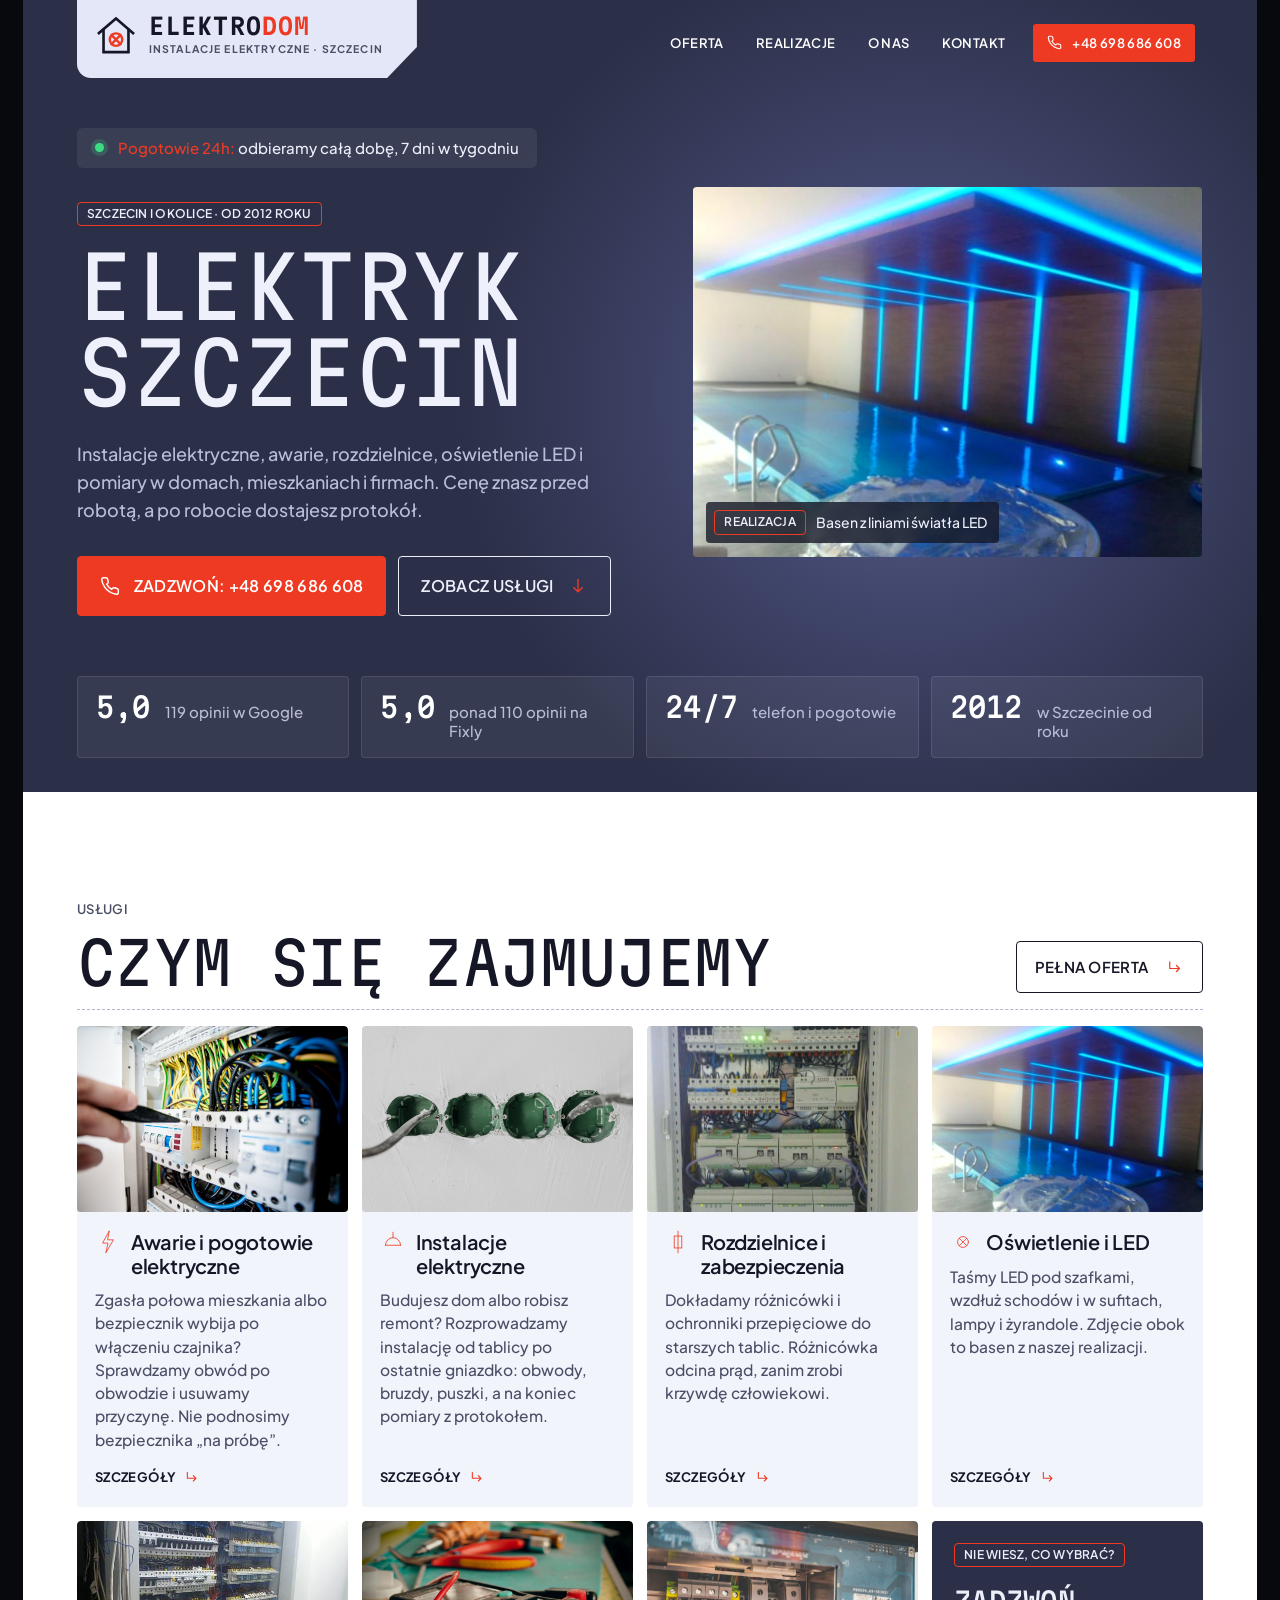
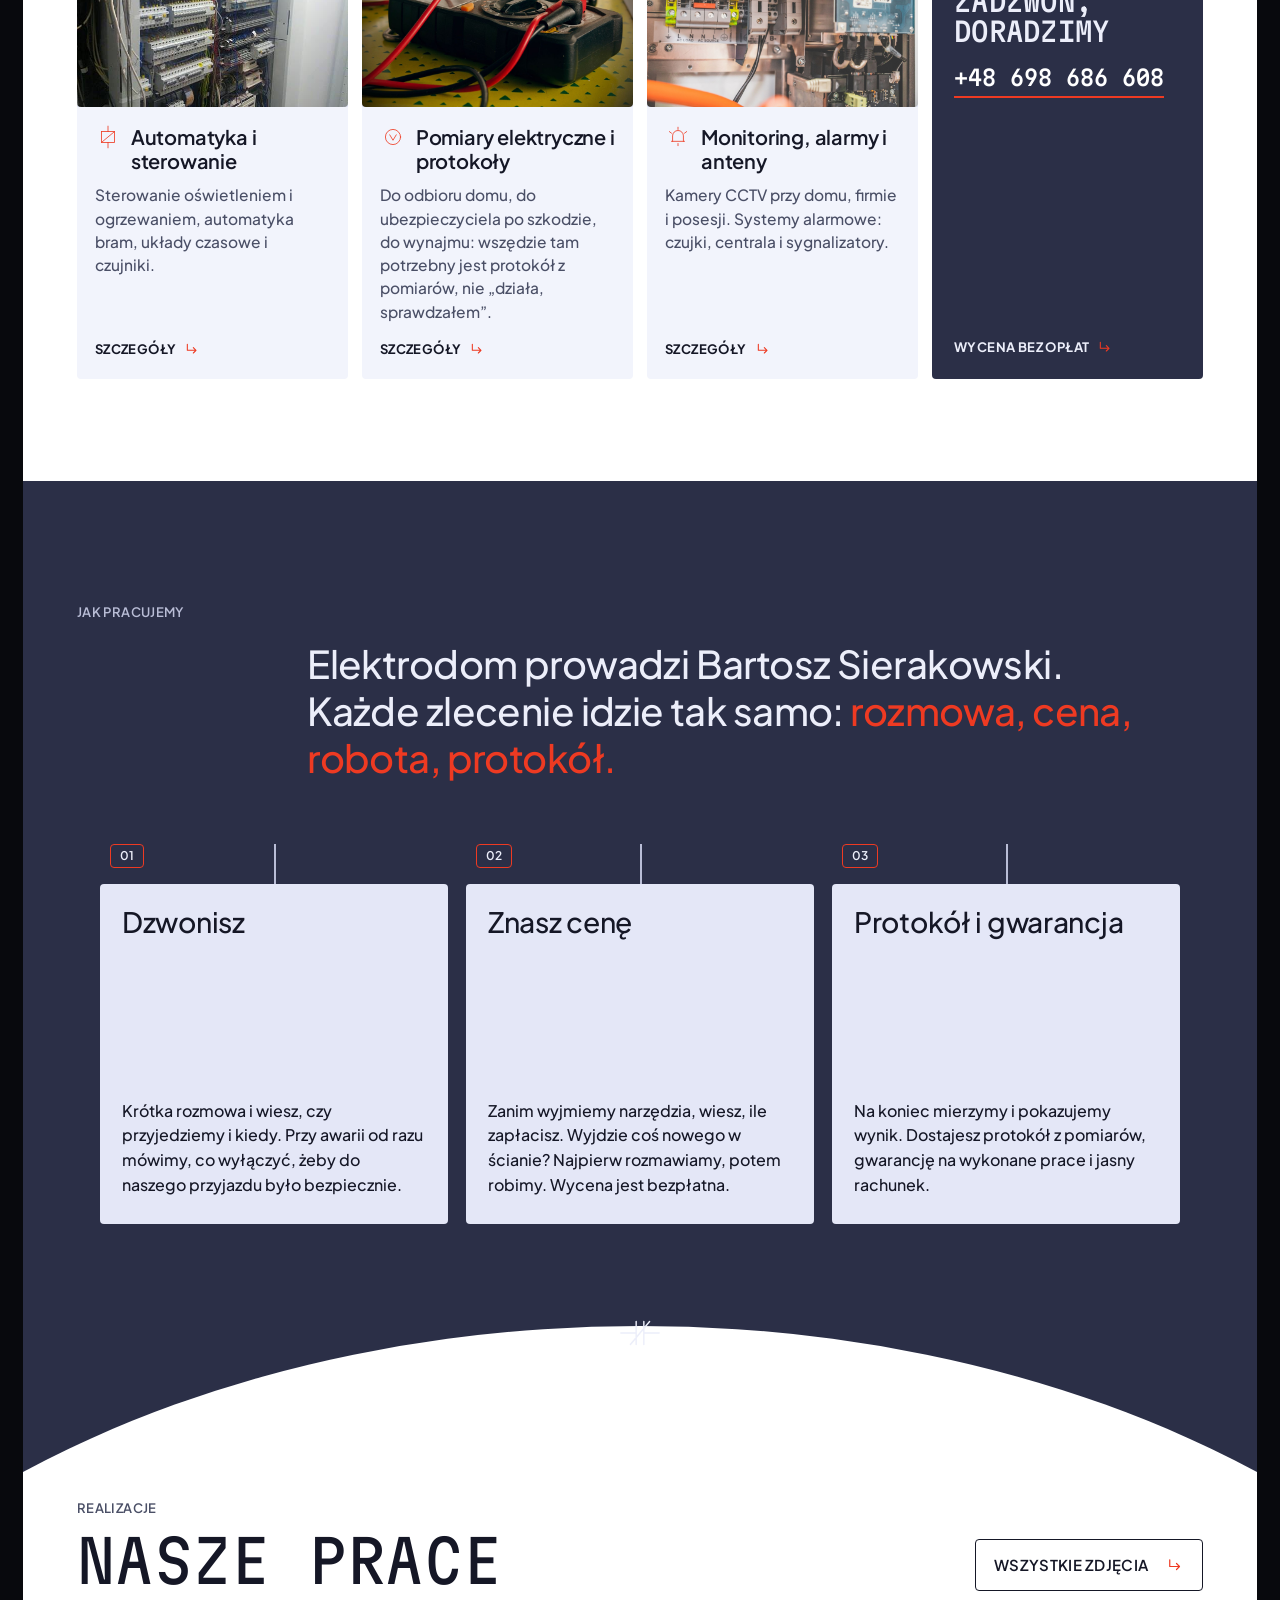
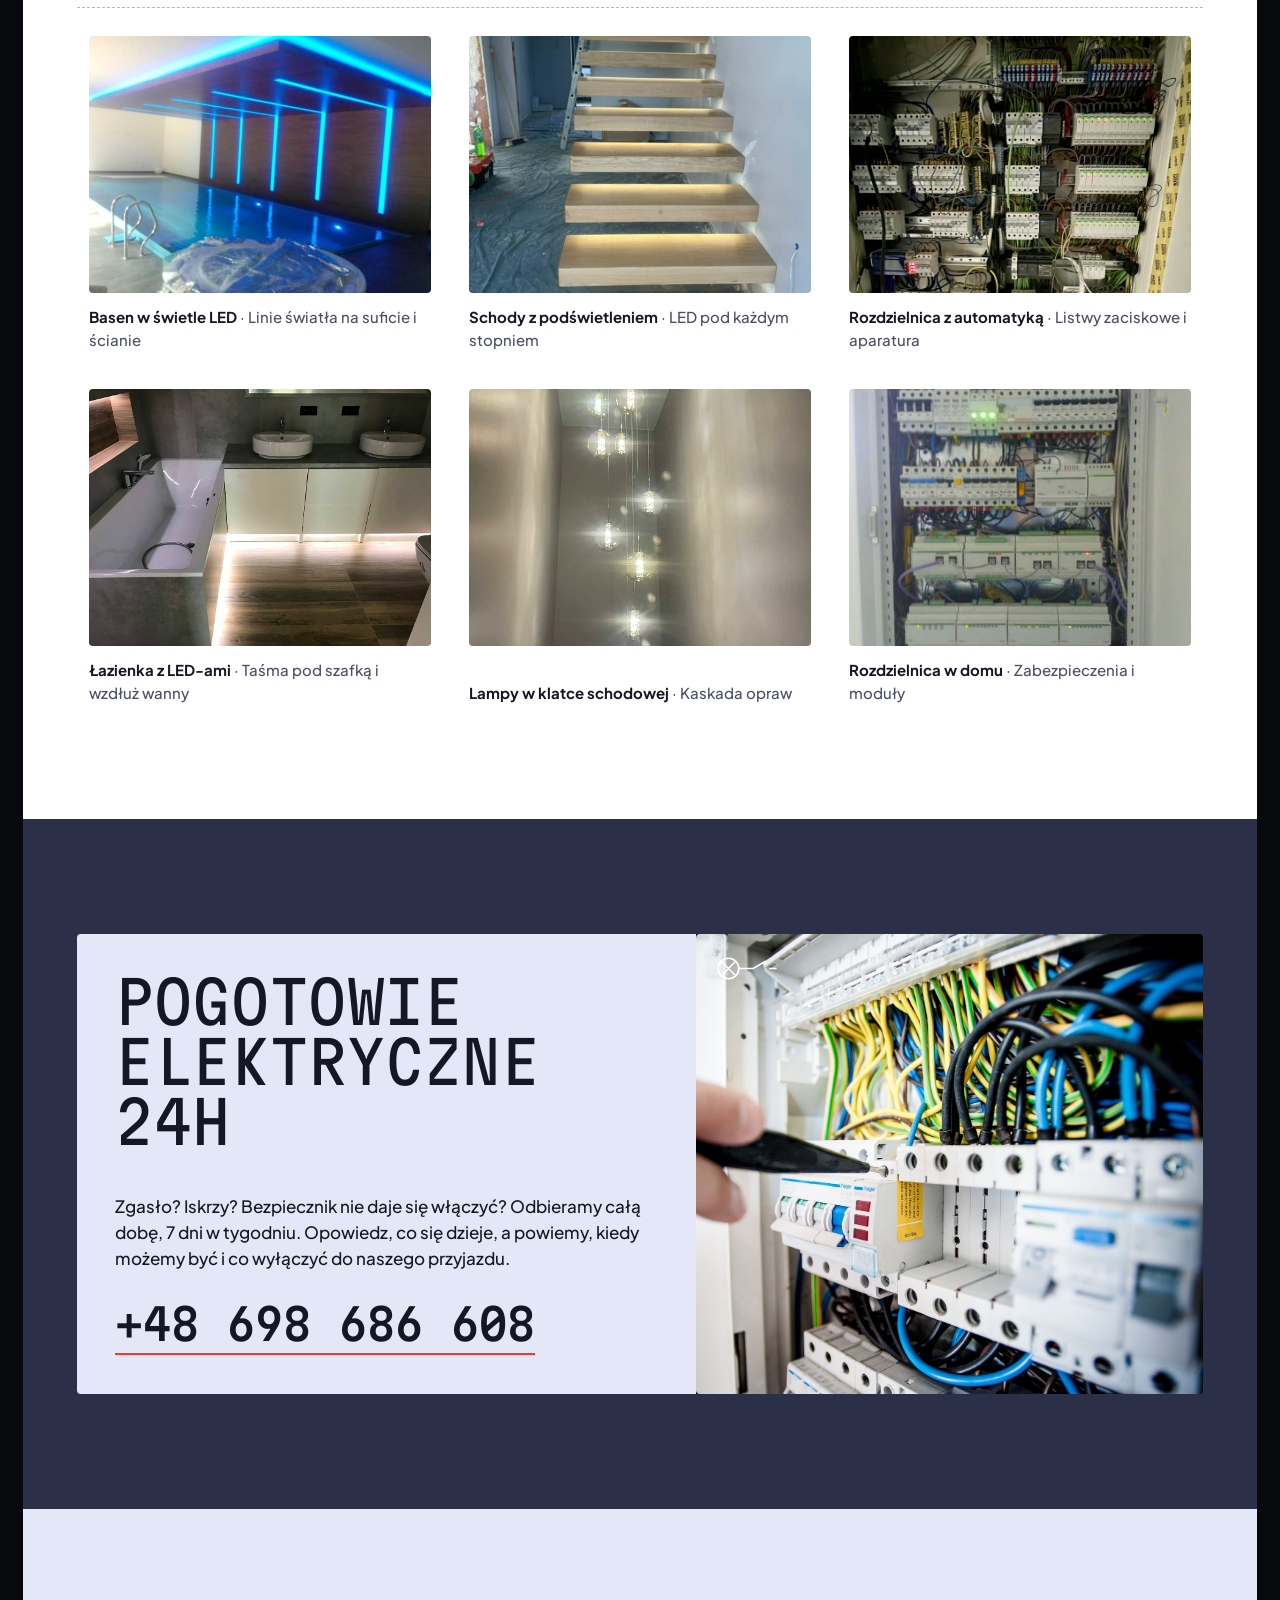
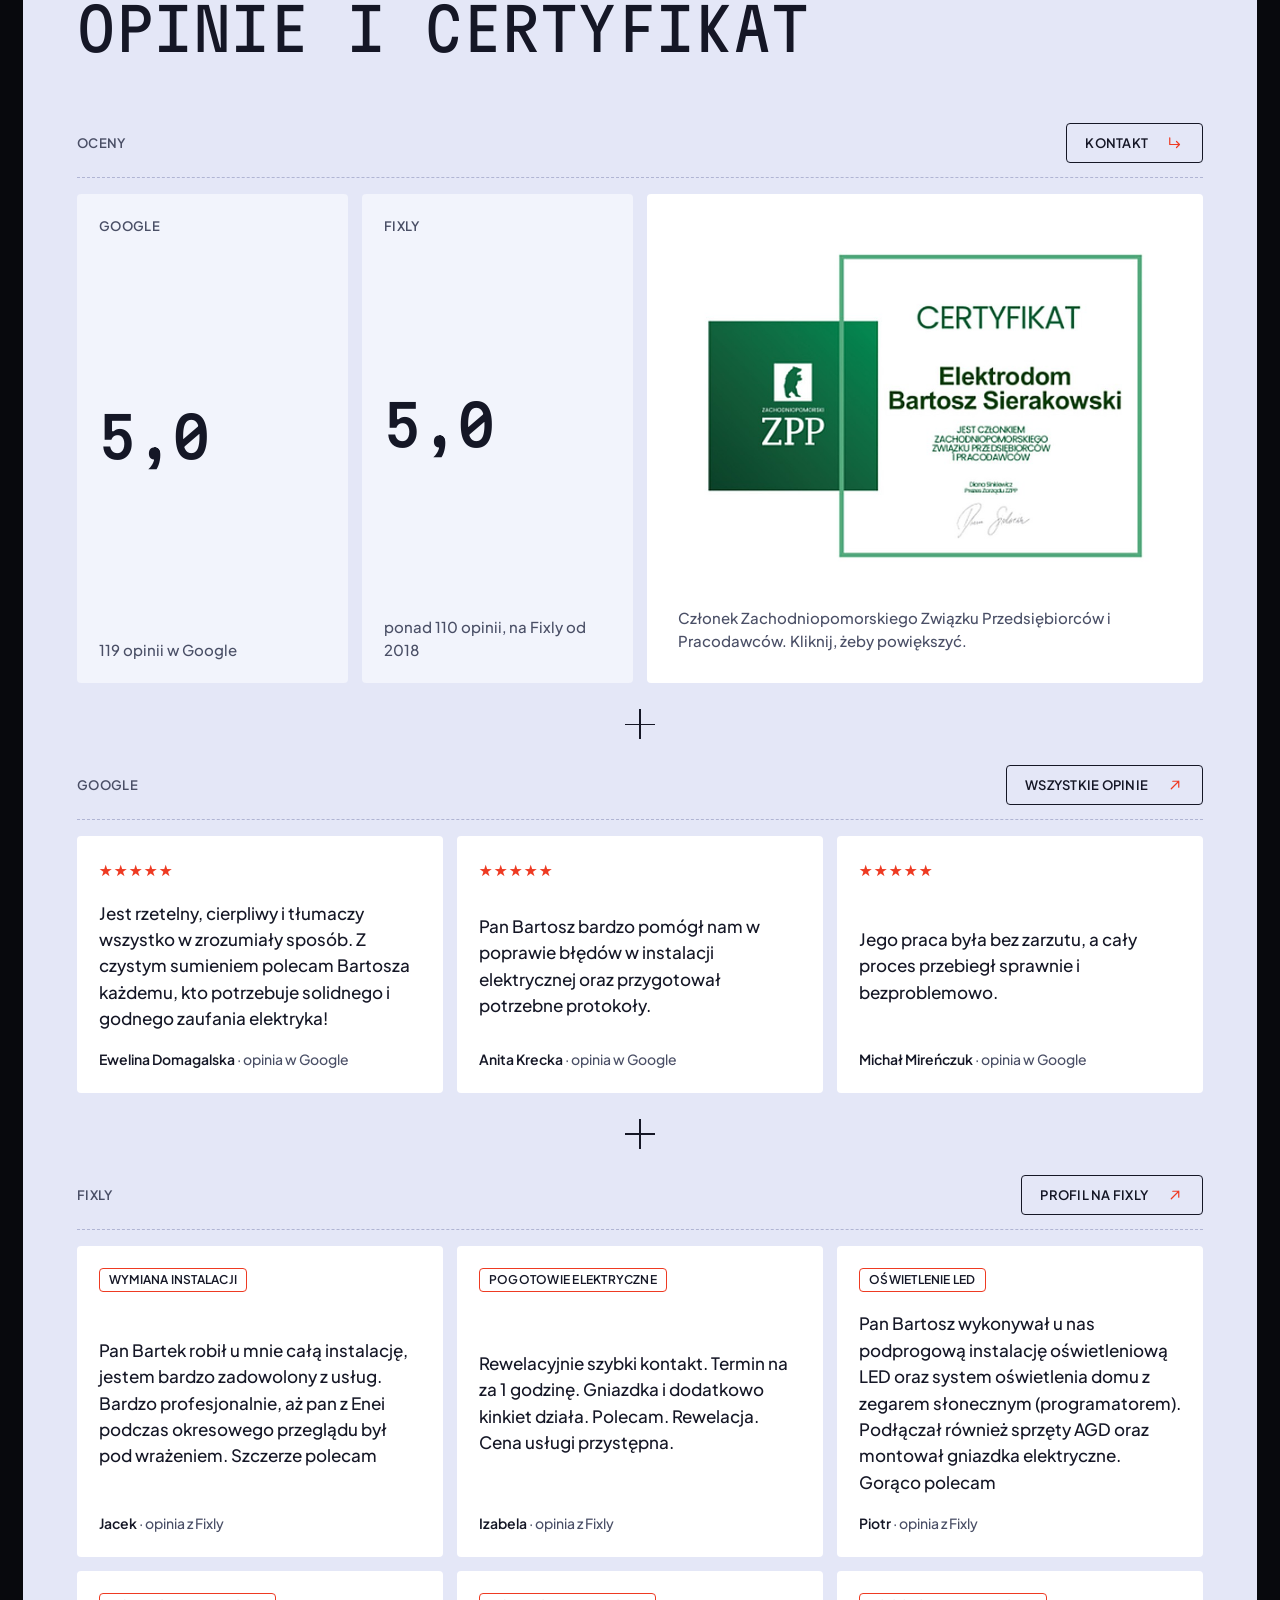
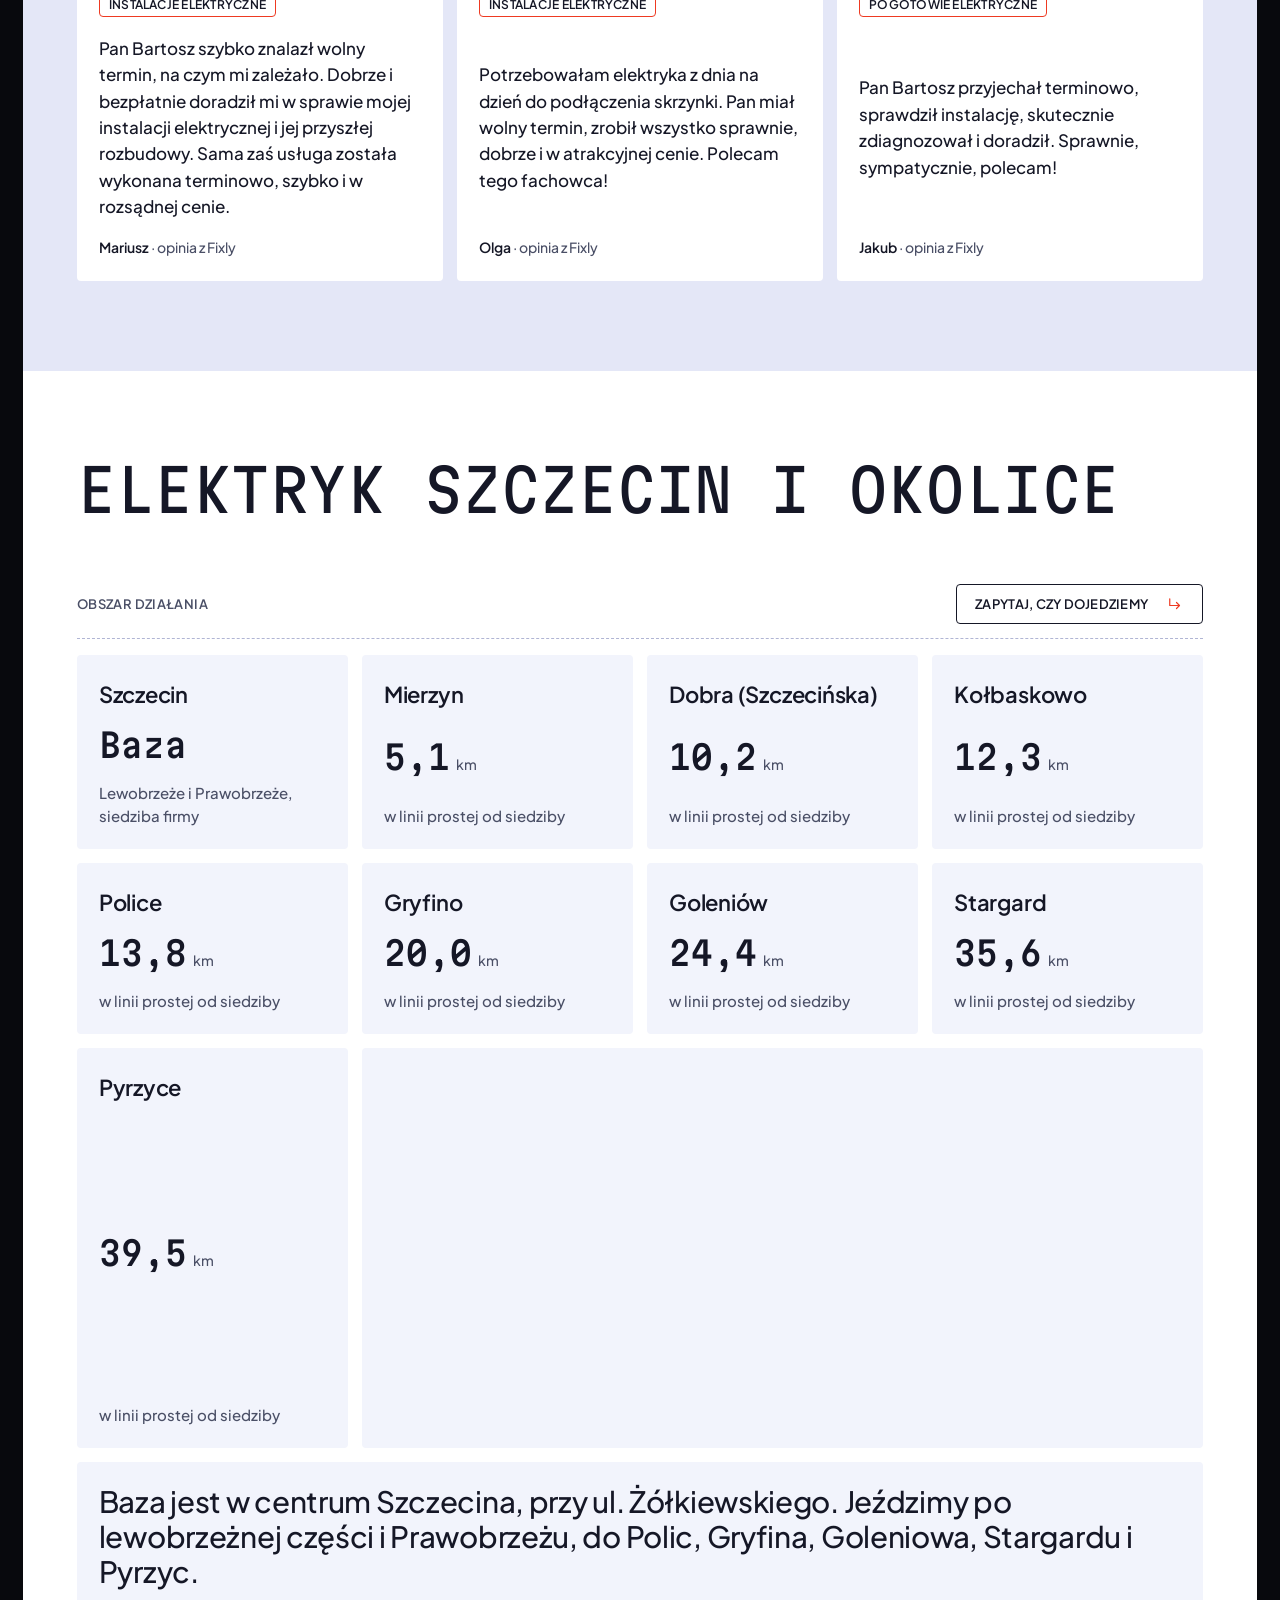
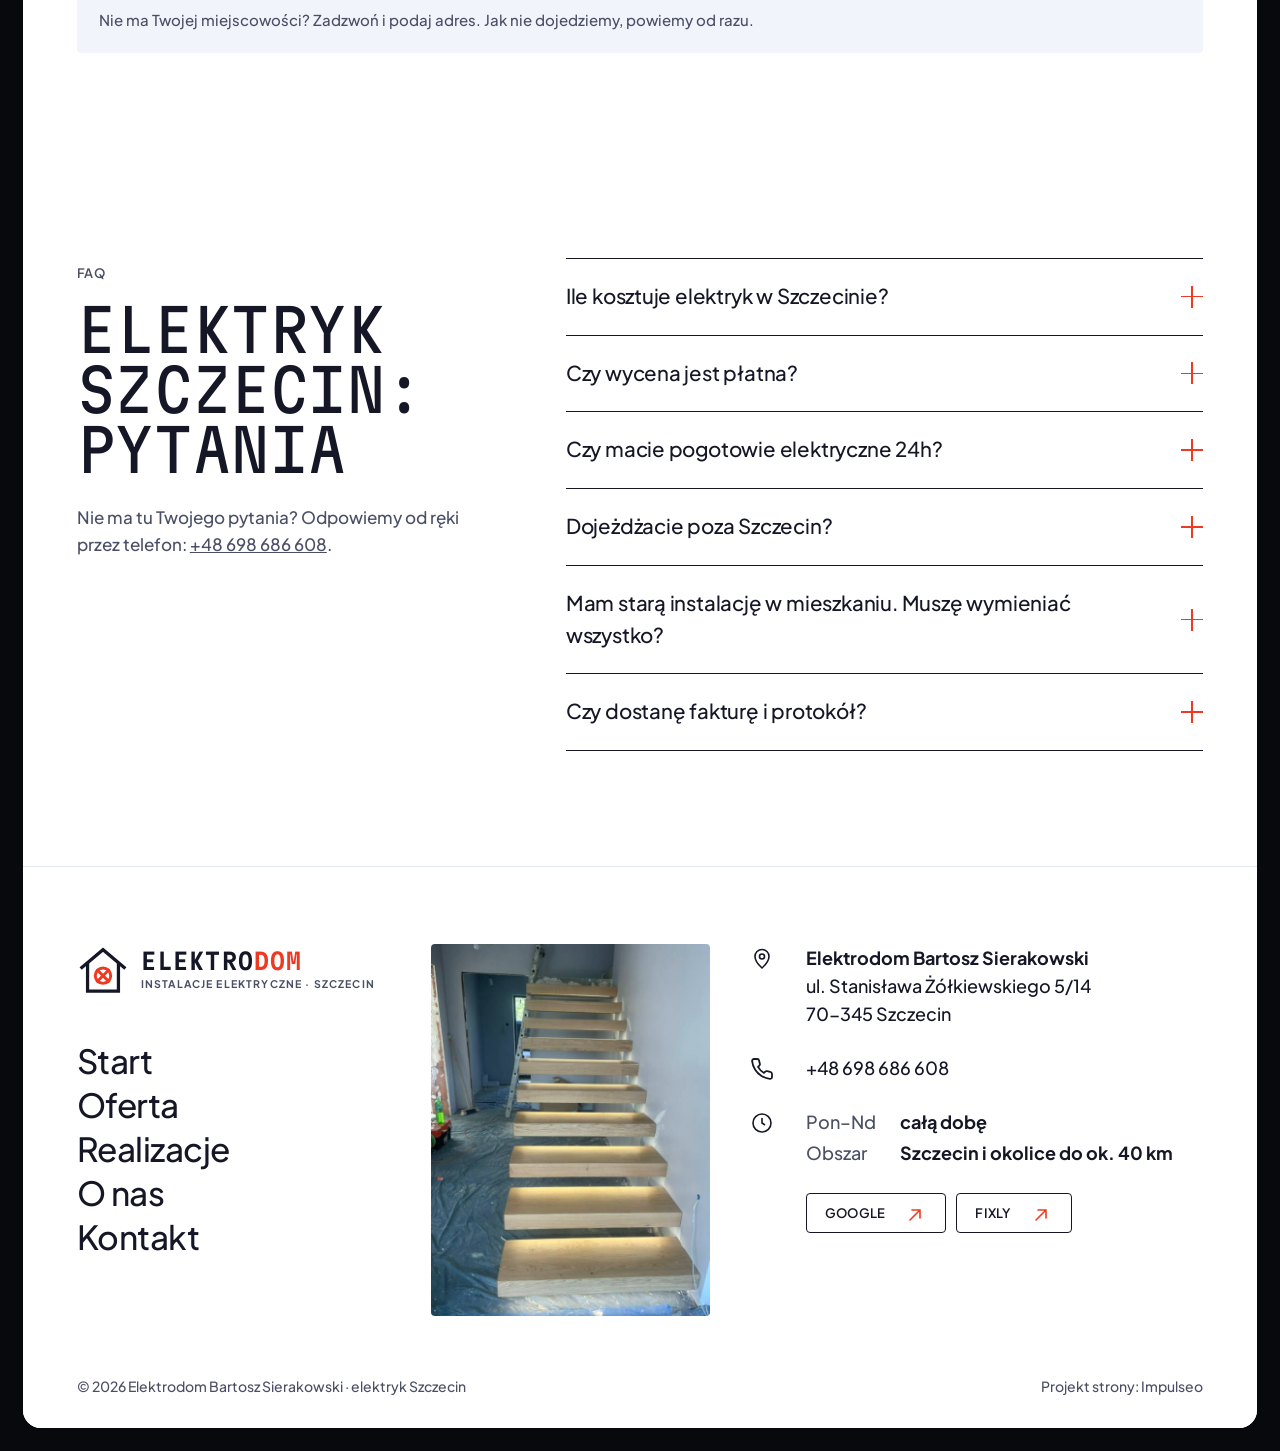
==== commit b2e53ca0: "Demo v5: nowe logo (dom + symbol lampy, ELEKTRO/DOM), ekran ładowania z rysowanym logo, praktyczny u" ====
--- a/index.html
+++ b/index.html
@@ -28,68 +28,67 @@
 <link rel="sitemap" type="application/xml" href="sitemap.xml">
 <script type="application/ld+json">{"@context": "https://schema.org", "@graph": [{"@type": "Electrician", "@id": "https://impulseo-pl.github.io/elektrodom/#firma", "name": "Elektrodom Bartosz Sierakowski", "alternateName": "Elektrodom", "url": "https://impulseo-pl.github.io/elektrodom/", "telephone": "+48698686608", "email": "biuro-elektrodom@wp.pl", "image": ["https://impulseo-pl.github.io/elektrodom/img/og.jpg", "https://impulseo-pl.github.io/elektrodom/img/g3.jpg", "https://impulseo-pl.github.io/elektrodom/img/g16.jpg"], "logo": "https://impulseo-pl.github.io/elektrodom/img/logo.png", "description": "Elektryk w Szczecinie od 2012 roku: instalacje elektryczne, pogotowie elektryczne 24h, rozdzielnice, oświetlenie LED, automatyka, pomiary, monitoring i alarmy.", "foundingDate": "2012", "founder": {"@type": "Person", "name": "Bartosz Sierakowski"}, "address": {"@type": "PostalAddress", "streetAddress": "ul. Stanisława Żółkiewskiego 5/14", "postalCode": "70-345", "addressLocality": "Szczecin", "addressRegion": "zachodniopomorskie", "addressCountry": "PL"}, "geo": {"@type": "GeoCoordinates", "latitude": 53.4301319, "longitude": 14.5360166}, "hasMap": "https://maps.google.com/?cid=2339905175284633755", "openingHoursSpecification": [{"@type": "OpeningHoursSpecification", "dayOfWeek": ["Monday", "Tuesday", "Wednesday", "Thursday", "Friday", "Saturday", "Sunday"], "opens": "00:00", "closes": "23:59"}], "areaServed": [{"@type": "City", "name": "Szczecin"}, {"@type": "City", "name": "Mierzyn"}, {"@type": "City", "name": "Dobra"}, {"@type": "City", "name": "Kołbaskowo"}, {"@type": "City", "name": "Police"}, {"@type": "City", "name": "Gryfino"}, {"@type": "City", "name": "Goleniów"}, {"@type": "City", "name": "Stargard"}, {"@type": "City", "name": "Pyrzyce"}], "knowsAbout": ["instalacje elektryczne", "pogotowie elektryczne", "rozdzielnice elektryczne", "oświetlenie LED", "automatyka budynkowa", "pomiary elektryczne", "monitoring CCTV", "systemy alarmowe"], "memberOf": {"@type": "Organization", "name": "Zachodniopomorski Związek Przedsiębiorców i Pracodawców"}, "hasOfferCatalog": {"@type": "OfferCatalog", "name": "Usługi elektryczne – Szczecin", "itemListElement": [{"@type": "Offer", "itemOffered": {"@type": "Service", "name": "Awarie i pogotowie elektryczne", "url": "https://impulseo-pl.github.io/elektrodom/oferta.html#awarie", "areaServed": "Szczecin i okolice"}}, {"@type": "Offer", "itemOffered": {"@type": "Service", "name": "Instalacje elektryczne", "url": "https://impulseo-pl.github.io/elektrodom/oferta.html#instalacje", "areaServed": "Szczecin i okolice"}}, {"@type": "Offer", "itemOffered": {"@type": "Service", "name": "Rozdzielnice i zabezpieczenia", "url": "https://impulseo-pl.github.io/elektrodom/oferta.html#rozdzielnice", "areaServed": "Szczecin i okolice"}}, {"@type": "Offer", "itemOffered": {"@type": "Service", "name": "Oświetlenie i LED", "url": "https://impulseo-pl.github.io/elektrodom/oferta.html#oswietlenie", "areaServed": "Szczecin i okolice"}}, {"@type": "Offer", "itemOffered": {"@type": "Service", "name": "Automatyka i sterowanie", "url": "https://impulseo-pl.github.io/elektrodom/oferta.html#automatyka", "areaServed": "Szczecin i okolice"}}, {"@type": "Offer", "itemOffered": {"@type": "Service", "name": "Pomiary elektryczne i protokoły", "url": "https://impulseo-pl.github.io/elektrodom/oferta.html#pomiary", "areaServed": "Szczecin i okolice"}}, {"@type": "Offer", "itemOffered": {"@type": "Service", "name": "Monitoring, alarmy i anteny", "url": "https://impulseo-pl.github.io/elektrodom/oferta.html#monitoring", "areaServed": "Szczecin i okolice"}}]}, "sameAs": ["https://maps.google.com/?cid=2339905175284633755", "https://fixly.pl/profil/bartosz-sierakowski-byovga35x", "https://www.oferteo.pl/elektrodom-bartosz-sierakowski/firma/1865440"]}, {"@type": "WebSite", "@id": "https://impulseo-pl.github.io/elektrodom/#strona", "url": "https://impulseo-pl.github.io/elektrodom/", "name": "Elektrodom – elektryk Szczecin", "inLanguage": "pl-PL", "publisher": {"@id": "https://impulseo-pl.github.io/elektrodom/#firma"}}, {"@type": "WebPage", "@id": "https://impulseo-pl.github.io/elektrodom/#webpage", "url": "https://impulseo-pl.github.io/elektrodom/", "name": "Elektryk Szczecin 24h – instalacje, pogotowie, LED | Elektrodom", "description": "Elektryk w Szczecinie od 2012 r. Pogotowie elektryczne 24h, instalacje, rozdzielnice, LED i pomiary. Police, Gryfino, Goleniów, Stargard. Tel. 698 686 608.", "inLanguage": "pl-PL", "isPartOf": {"@id": "https://impulseo-pl.github.io/elektrodom/#strona"}, "about": {"@id": "https://impulseo-pl.github.io/elektrodom/#firma"}, "dateModified": "2026-11-13"}, {"@type": "FAQPage", "mainEntity": [{"@type": "Question", "name": "Ile kosztuje elektryk w Szczecinie?", "acceptedAnswer": {"@type": "Answer", "text": "Zależy, co się dzieje, dlatego wypytujemy przez telefon i od razu podajemy widełki. Ostateczną cenę ustalamy przy oględzinach, zanim zaczniemy."}}, {"@type": "Question", "name": "Czy wycena jest płatna?", "acceptedAnswer": {"@type": "Answer", "text": "Za obejrzenie i wycenę nie bierzemy pieniędzy. Płacisz za robotę, nie za rozmowę o niej."}}, {"@type": "Question", "name": "Czy macie pogotowie elektryczne 24h?", "acceptedAnswer": {"@type": "Answer", "text": "Tak. Telefon odbieramy całą dobę, 7 dni w tygodniu. Brak prądu w całym domu to pilny wyjazd i przestawiamy grafik."}}, {"@type": "Question", "name": "Dojeżdżacie poza Szczecin?", "acceptedAnswer": {"@type": "Answer", "text": "Tak: Police, Gryfino, Goleniów, Stargard, Pyrzyce i okoliczne miejscowości. Podaj adres przez telefon, a od razu powiemy, czy dojedziemy."}}, {"@type": "Question", "name": "Mam starą instalację w mieszkaniu. Muszę wymieniać wszystko?", "acceptedAnswer": {"@type": "Answer", "text": "Niekoniecznie. Najpierw pomiary, bo to one pokazują, co naprawdę jest groźne. Czasem wystarczy nowa tablica i osobny obwód do kuchni, a reszta może poczekać do remontu."}}, {"@type": "Question", "name": "Czy dostanę fakturę i protokół?", "acceptedAnswer": {"@type": "Answer", "text": "Tak, fakturę na firmę albo osobę prywatną. Protokół dostajesz razem z nią, jeśli robiliśmy pomiary."}}]}]}</script>
 <script>(function(){var d=document.documentElement;d.classList.add('js');try{if(!matchMedia('(prefers-reduced-motion: reduce)').matches)d.classList.add('anim')}catch(e){}setTimeout(function(){if(!d.classList.contains('anim-ok'))d.classList.remove('anim')},3500)})();</script>
-<link rel="preload" as="image" href="img/g16.jpg" fetchpriority="high">
+<script>(function(){try{var d=document.documentElement;if(/[?&]intro/.test(location.search)||!sessionStorage.getItem('ed_intro')){sessionStorage.setItem('ed_intro','1');if(!sessionStorage.getItem('pxnav'))d.classList.add('intro')}}catch(e){}})();</script>
+<link rel="preload" as="image" href="img/g3.jpg" fetchpriority="high">
 <link rel="preconnect" href="https://fonts.googleapis.com">
 <link rel="preconnect" href="https://fonts.gstatic.com" crossorigin>
-<link href="https://fonts.googleapis.com/css2?family=Martian+Mono:wdth,wght@87.5,400&amp;family=Plus+Jakarta+Sans:wght@400;500;600&amp;display=swap" rel="stylesheet">
-<link rel="stylesheet" href="assets/styles.css?v=20261113d">
+<link href="https://fonts.googleapis.com/css2?family=Martian+Mono:wdth,wght@87.5,400..600&amp;family=Plus+Jakarta+Sans:wght@400;500;600;700&amp;display=swap" rel="stylesheet">
+<link rel="stylesheet" href="assets/styles.css?v=20261113e">
 <script src="assets/lenis.min.js?v=1.1.20" defer></script>
-<script src="assets/main.js?v=20261113d" defer></script>
+<script src="assets/main.js?v=20261113e" defer></script>
 </head>
 <body>
 <script>(function(){try{if(!sessionStorage.getItem('pxnav'))return;sessionStorage.removeItem('pxnav');var c=innerWidth<700?6:12,r=Math.ceil(c*innerHeight/innerWidth),g=document.createElement('div');g.className='px-cover';g.style.gridTemplateColumns='repeat('+c+',1fr)';g.style.gridTemplateRows='repeat('+r+',1fr)';for(var k=0;k<c*r;k++){var i=document.createElement('i');i.style.transitionDelay=(Math.random()*.32).toFixed(3)+'s';g.appendChild(i)}document.body.appendChild(g)}catch(e){}})();</script>
+<div class="loader" aria-hidden="true"><div class="ld-cells"></div><div class="ld-in"><span class="logo"><svg class="syg" viewBox="0 0 64 64" fill="none" stroke-linecap="square" aria-hidden="true"><path class="s-roof" pathLength="1" d="M6 29L32 7l26 22" stroke="currentColor" stroke-width="4"/><path class="s-wall" pathLength="1" d="M13 24v34h38V24" stroke="currentColor" stroke-width="4"/><circle class="s-lamp" pathLength="1" cx="32" cy="39" r="9.5" stroke="#ee3a22" stroke-width="3.6"/><path class="s-x" pathLength="1" d="M25.3 32.3l13.4 13.4M38.7 32.3L25.3 45.7" stroke="#ee3a22" stroke-width="3.6"/></svg><span class="wm"><b><i style="--i:0">E</i><i style="--i:1">L</i><i style="--i:2">E</i><i style="--i:3">K</i><i style="--i:4">T</i><i style="--i:5">R</i><i style="--i:6">O</i><i class="r" style="--i:7">D</i><i class="r" style="--i:8">O</i><i class="r" style="--i:9">M</i></b><small>Elektryk · Szczecin · od 2012</small></span></span><span class="ld-bar"><i></i></span></div></div>
+<script>(function(){var d=document.documentElement;if(!d.classList.contains('intro'))return;var g=document.querySelector('.ld-cells'),c=innerWidth<700?6:12,r=Math.ceil(c*innerHeight/innerWidth);g.style.gridTemplateColumns='repeat('+c+',1fr)';g.style.gridTemplateRows='repeat('+r+',1fr)';for(var k=0;k<c*r;k++){var i=document.createElement('i');i.style.transitionDelay=(Math.random()*.35).toFixed(3)+'s';g.appendChild(i)}})();</script>
 <a class="skip" href="#tresc">Przejdź do treści</a>
 <header class="top"><div class="top-in">
-<a class="chip" href="index.html" aria-label="Elektrodom – elektryk Szczecin, strona główna"><img src="img/logo.png" alt="Elektrodom" width="640" height="179"></a>
+<a class="chip" href="index.html" aria-label="Elektrodom – elektryk Szczecin, strona główna"><span class="logo"><svg class="syg" viewBox="0 0 64 64" fill="none" stroke-linecap="square" aria-hidden="true"><path class="s-roof" pathLength="1" d="M6 29L32 7l26 22" stroke="currentColor" stroke-width="4"/><path class="s-wall" pathLength="1" d="M13 24v34h38V24" stroke="currentColor" stroke-width="4"/><circle class="s-lamp" pathLength="1" cx="32" cy="39" r="9.5" stroke="#ee3a22" stroke-width="3.6"/><path class="s-x" pathLength="1" d="M25.3 32.3l13.4 13.4M38.7 32.3L25.3 45.7" stroke="#ee3a22" stroke-width="3.6"/></svg><span class="wm"><b><i style="--i:0">E</i><i style="--i:1">L</i><i style="--i:2">E</i><i style="--i:3">K</i><i style="--i:4">T</i><i style="--i:5">R</i><i style="--i:6">O</i><i class="r" style="--i:7">D</i><i class="r" style="--i:8">O</i><i class="r" style="--i:9">M</i></b><small>Instalacje elektryczne · Szczecin</small></span></span></a>
 <nav class="bar" aria-label="Menu główne"><a href="oferta.html">Oferta</a><a href="realizacje.html">Realizacje</a><a href="o-nas.html">O nas</a><a href="kontakt.html">Kontakt</a><a class="call-l" href="tel:+48698686608"><svg viewBox="0 0 24 24" fill="none" stroke="currentColor" stroke-width="1.8" stroke-linecap="round" stroke-linejoin="round"><path d="M22 16.9v3a2 2 0 0 1-2.2 2 19.8 19.8 0 0 1-8.6-3.1 19.5 19.5 0 0 1-6-6A19.8 19.8 0 0 1 2.1 4.2 2 2 0 0 1 4.1 2h3a2 2 0 0 1 2 1.7c.1 1 .4 1.9.7 2.8a2 2 0 0 1-.5 2.1L8 9.9a16 16 0 0 0 6 6l1.3-1.3a2 2 0 0 1 2.1-.4c.9.3 1.8.6 2.8.7a2 2 0 0 1 1.7 2z"/></svg>+48 698 686 608</a></nav>
 <button class="burger" data-menu aria-label="Otwórz menu"><span></span><span></span></button>
 </div></header>
 <div class="menu" aria-label="Menu"><button class="menu-x" data-menu aria-label="Zamknij menu">×</button><a href="index.html">Start</a><a href="oferta.html">Oferta</a><a href="realizacje.html">Realizacje</a><a href="o-nas.html">O nas</a><a href="kontakt.html">Kontakt</a><a class="btn btn-fill" href="tel:+48698686608">Zadzwoń: +48 698 686 608 <svg class="ar" viewBox="0 0 24 24" fill="none" stroke="currentColor" stroke-width="1.6" stroke-linecap="round" stroke-linejoin="round"><path d="M5 5v9h13M14 10l4 4-4 4"/></svg></a></div>
 <div class="frame">
 <main id="tresc">
-<section class="hero dark glow" aria-label="Elektrodom – elektryk Szczecin" data-slides="[{&quot;tag&quot;: &quot;&lt;span class=\&quot;tag\&quot;&gt;Instalacje i rozdzielnice&lt;/span&gt;&quot;, &quot;txt&quot;: &quot;Od 2012 roku robimy instalacje elektryczne w domach, mieszkaniach i firmach w Szczecinie. Od tablicy po ostatnie gniazdko, z pomiarami i protokołem na koniec.&quot;}, {&quot;tag&quot;: &quot;&lt;span class=\&quot;tag\&quot;&gt;Oświetlenie LED&lt;/span&gt;&quot;, &quot;txt&quot;: &quot;Taśmy LED, lampy, żyrandole i sterowanie światłem. Na zdjęciu basen z naszej realizacji: linie światła w suficie i na ścianie.&quot;}, {&quot;tag&quot;: &quot;&lt;span class=\&quot;tag\&quot;&gt;Automatyka i szafy&lt;/span&gt;&quot;, &quot;txt&quot;: &quot;Sterowanie oświetleniem i ogrzewaniem, automatyka bram, szafy sterownicze w obiektach. Każdy obwód opisany, żeby po latach było wiadomo, co czym steruje.&quot;}]"><div class="wrap">
-<a class="now" href="kontakt.html"><img src="img/g13.jpg" alt="" width="576" height="776"><span><span class="red">Całą dobę:</span> pogotowie elektryczne w Szczecinie i okolicy</span></a>
-<div class="hero-l">
-<div class="slide-tag"><span class="tag">Instalacje i rozdzielnice</span></div>
-<h1 class="mono d1"><span class="ln">Elektryk</span><span class="ln">Szczecin</span></h1>
-<div class="hero-p"><span class="cross"></span><p class="slide-txt">Od 2012 roku robimy instalacje elektryczne w domach, mieszkaniach i firmach w Szczecinie. Od tablicy po ostatnie gniazdko, z pomiarami i protokołem na koniec.</p></div>
-<div class="hero-act">
-<a class="boxlink" href="tel:+48698686608"><b>Zadzwoń</b><span>+48 698 686 608<br>odbieramy 24/7</span><svg class="ar" viewBox="0 0 24 24" fill="none" stroke="currentColor" stroke-width="1.6" stroke-linecap="round" stroke-linejoin="round"><path d="M5 5v9h13M14 10l4 4-4 4"/></svg></a>
-<div class="col"><a class="btn" href="realizacje.html">Realizacje <svg class="ar" viewBox="0 0 24 24" fill="none" stroke="currentColor" stroke-width="1.6" stroke-linecap="round" stroke-linejoin="round"><path d="M5 5v9h13M14 10l4 4-4 4"/></svg></a><a class="btn" href="#uslugi">Przewiń <svg class="ar" viewBox="0 0 24 24" fill="none" stroke="currentColor" stroke-width="1.6" stroke-linecap="round"><path d="M12 4v15M7 14l5 5 5-5"/></svg></a></div>
-</div></div>
-<div class="hero-r"><div class="pix "><img src="img/g16.jpg" alt="Rozdzielnica z automatyką i listwami zaciskowymi – realizacja Elektrodom Szczecin" width="1548" height="1518" decoding="async"><img src="img/g3.jpg" alt="Basen z oświetleniem LED – realizacja elektryka Elektrodom" width="1006" height="728" loading="lazy" decoding="async"><img src="img/g7.jpg" alt="Szafa rozdzielcza z aparaturą – automatyka, Elektrodom Szczecin" width="538" height="718" loading="lazy" decoding="async"></div><span class="lampsym"><svg class="sym" viewBox="0 0 62 32" fill="none" stroke="currentColor" stroke-width="1.5" stroke-linecap="round" aria-hidden="true"><circle cx="14" cy="16" r="10"/><path d="M7 9l14 14M21 9L7 23M24 16h14l12-7M54 16h6"/></svg></span></div>
-<div class="thumbs"><button class="on" style="background-image:url(img/g16.jpg)" aria-label="Pokaż: Rozdzielnice"><span>Rozdzielnice</span><i></i></button><button class="" style="background-image:url(img/g3.jpg)" aria-label="Pokaż: Oświetlenie LED"><span>Oświetlenie LED</span><i></i></button><button class="" style="background-image:url(img/g7.jpg)" aria-label="Pokaż: Automatyka"><span>Automatyka</span><i></i></button></div>
+<section class="hero2 dark glow" aria-label="Elektrodom – elektryk Szczecin"><div class="wrap hero2-grid">
+<div class="hero2-l">
+<a class="now" href="tel:+48698686608"><span class="dot"></span><span><span class="red">Pogotowie 24h:</span> odbieramy całą dobę, 7 dni w tygodniu</span></a>
+<span class="tag">Szczecin i okolice · od 2012 roku</span>
+<h1 class="mono d1">Elektryk<br>Szczecin</h1>
+<p class="lead2">Instalacje elektryczne, awarie, rozdzielnice, oświetlenie LED i pomiary w domach, mieszkaniach i firmach. Cenę znasz przed robotą, a po robocie dostajesz protokół.</p>
+<div class="hero2-cta"><a class="btn btn-fill btn-big" href="tel:+48698686608"><svg viewBox="0 0 24 24" fill="none" stroke="currentColor" stroke-width="1.8" stroke-linecap="round" stroke-linejoin="round"><path d="M22 16.9v3a2 2 0 0 1-2.2 2 19.8 19.8 0 0 1-8.6-3.1 19.5 19.5 0 0 1-6-6A19.8 19.8 0 0 1 2.1 4.2 2 2 0 0 1 4.1 2h3a2 2 0 0 1 2 1.7c.1 1 .4 1.9.7 2.8a2 2 0 0 1-.5 2.1L8 9.9a16 16 0 0 0 6 6l1.3-1.3a2 2 0 0 1 2.1-.4c.9.3 1.8.6 2.8.7a2 2 0 0 1 1.7 2z"/></svg>Zadzwoń: +48 698 686 608</a><a class="btn btn-big" href="#uslugi">Zobacz usługi <svg class="ar" viewBox="0 0 24 24" fill="none" stroke="currentColor" stroke-width="1.6" stroke-linecap="round"><path d="M12 4v15M7 14l5 5 5-5"/></svg></a></div>
+</div>
+<figure class="hero2-r"><div class="pix "><img src="img/g3.jpg" alt="Basen z oświetleniem LED – realizacja elektryka Elektrodom, Szczecin" width="1006" height="728" decoding="async"></div><figcaption><span class="tag">Realizacja</span> Basen z liniami światła LED</figcaption></figure>
+<ul class="trust">
+<li><b class="mono">5,0</b><span>119 opinii w Google</span></li>
+<li><b class="mono">5,0</b><span>ponad 110 opinii na Fixly</span></li>
+<li><b class="mono">24/7</b><span>telefon i pogotowie</span></li>
+<li><b class="mono">2012</b><span>w Szczecinie od roku</span></li>
+</ul>
 </div></section>
 
-<section class="dark intro" aria-label="O firmie"><div class="wrap">
-<p class="t-xl rv">Elektrodom prowadzi Bartosz Sierakowski. Od 2012 roku robimy instalacje w Szczecinie i okolicy: <span class="red">cenę znasz przed robotą, a po robocie dostajesz protokół.</span></p>
+<section class="sec-w" id="uslugi" aria-labelledby="uslugi-h"><div class="wrap">
+<div class="sec-head"><div><span class="label">Usługi</span><h2 id="uslugi-h" class="mono d2">Czym się zajmujemy</h2></div><a class="btn" href="oferta.html">Pełna oferta <svg class="ar" viewBox="0 0 24 24" fill="none" stroke="currentColor" stroke-width="1.6" stroke-linecap="round" stroke-linejoin="round"><path d="M5 5v9h13M14 10l4 4-4 4"/></svg></a></div>
+<hr class="dash">
+<div class="scards"><a class="scard rv" href="oferta.html#awarie"><div class="scard-img"><div class="pix cover"><img src="img/hero.jpg" alt="Elektryk sprawdza rozdzielnicę próbnikiem – pogotowie elektryczne Szczecin" width="1880" height="1251" loading="lazy" decoding="async"></div></div><div class="scard-b"><h3><svg class="sym" viewBox="0 0 48 48" fill="none" stroke="currentColor" stroke-width="1.5" stroke-linecap="round" aria-hidden="true"><path d="M26 4L14 26h10l-4 18 14-24H24z"/></svg><span>Awarie i pogotowie elektryczne</span></h3><p>Zgasła połowa mieszkania albo bezpiecznik wybija po włączeniu czajnika? Sprawdzamy obwód po obwodzie i usuwamy przyczynę. Nie podnosimy bezpiecznika „na próbę”.</p><span class="more">Szczegóły <svg class="ar" viewBox="0 0 24 24" fill="none" stroke="currentColor" stroke-width="1.6" stroke-linecap="round" stroke-linejoin="round"><path d="M5 5v9h13M14 10l4 4-4 4"/></svg></span></div></a><a class="scard rv" href="oferta.html#instalacje"><div class="scard-img"><div class="pix cover"><img src="img/puszki.jpg" alt="Puszki podtynkowe z przewodami – instalacja elektryczna w mieszkaniu, Szczecin" width="1880" height="1255" loading="lazy" decoding="async"></div></div><div class="scard-b"><h3><svg class="sym" viewBox="0 0 48 48" fill="none" stroke="currentColor" stroke-width="1.5" stroke-linecap="round" aria-hidden="true"><path d="M10 30a14 14 0 0 1 28 0M24 16V6M10 30h28"/></svg><span>Instalacje elektryczne</span></h3><p>Budujesz dom albo robisz remont? Rozprowadzamy instalację od tablicy po ostatnie gniazdko: obwody, bruzdy, puszki, a na koniec pomiary z protokołem.</p><span class="more">Szczegóły <svg class="ar" viewBox="0 0 24 24" fill="none" stroke="currentColor" stroke-width="1.6" stroke-linecap="round" stroke-linejoin="round"><path d="M5 5v9h13M14 10l4 4-4 4"/></svg></span></div></a><a class="scard rv" href="oferta.html#rozdzielnice"><div class="scard-img"><div class="pix cover"><img src="img/g2.jpg" alt="Rozdzielnica domowa z aparaturą modułową – realizacja Elektrodom Szczecin" width="508" height="690" loading="lazy" decoding="async"></div></div><div class="scard-b"><h3><svg class="sym" viewBox="0 0 48 48" fill="none" stroke="currentColor" stroke-width="1.5" stroke-linecap="round" aria-hidden="true"><path d="M24 4v40"/><rect x="17" y="13" width="14" height="22"/></svg><span>Rozdzielnice i zabezpieczenia</span></h3><p>Dokładamy różnicówki i ochronniki przepięciowe do starszych tablic. Różnicówka odcina prąd, zanim zrobi krzywdę człowiekowi.</p><span class="more">Szczegóły <svg class="ar" viewBox="0 0 24 24" fill="none" stroke="currentColor" stroke-width="1.6" stroke-linecap="round" stroke-linejoin="round"><path d="M5 5v9h13M14 10l4 4-4 4"/></svg></span></div></a><a class="scard rv" href="oferta.html#oswietlenie"><div class="scard-img"><div class="pix cover"><img src="img/g3.jpg" alt="Basen z liniami niebieskiego światła LED – realizacja Elektrodom" width="1006" height="728" loading="lazy" decoding="async"></div></div><div class="scard-b"><h3><svg class="sym" viewBox="0 0 48 48" fill="none" stroke="currentColor" stroke-width="1.5" stroke-linecap="round" aria-hidden="true"><circle cx="24" cy="24" r="10"/><path d="M17 17l14 14M31 17L17 31"/></svg><span>Oświetlenie i LED</span></h3><p>Taśmy LED pod szafkami, wzdłuż schodów i w sufitach, lampy i żyrandole. Zdjęcie obok to basen z naszej realizacji.</p><span class="more">Szczegóły <svg class="ar" viewBox="0 0 24 24" fill="none" stroke="currentColor" stroke-width="1.6" stroke-linecap="round" stroke-linejoin="round"><path d="M5 5v9h13M14 10l4 4-4 4"/></svg></span></div></a><a class="scard rv" href="oferta.html#automatyka"><div class="scard-img"><div class="pix cover"><img src="img/g7.jpg" alt="Szafa rozdzielcza z aparaturą w obiekcie – realizacja Elektrodom" width="538" height="718" loading="lazy" decoding="async"></div></div><div class="scard-b"><h3><svg class="sym" viewBox="0 0 48 48" fill="none" stroke="currentColor" stroke-width="1.5" stroke-linecap="round" aria-hidden="true"><rect x="12" y="14" width="24" height="20"/><path d="M12 34l24-20M24 4v10M24 34v10"/></svg><span>Automatyka i sterowanie</span></h3><p>Sterowanie oświetleniem i ogrzewaniem, automatyka bram, układy czasowe i czujniki.</p><span class="more">Szczegóły <svg class="ar" viewBox="0 0 24 24" fill="none" stroke="currentColor" stroke-width="1.6" stroke-linecap="round" stroke-linejoin="round"><path d="M5 5v9h13M14 10l4 4-4 4"/></svg></span></div></a><a class="scard rv" href="oferta.html#pomiary"><div class="scard-img"><div class="pix cover"><img src="img/g6.jpg" alt="Miernik uniwersalny z przewodami – pomiary elektryczne Szczecin" width="1731" height="1300" loading="lazy" decoding="async"></div></div><div class="scard-b"><h3><svg class="sym" viewBox="0 0 48 48" fill="none" stroke="currentColor" stroke-width="1.5" stroke-linecap="round" aria-hidden="true"><circle cx="24" cy="24" r="14"/><path d="M18 20l6 10 6-10"/></svg><span>Pomiary elektryczne i protokoły</span></h3><p>Do odbioru domu, do ubezpieczyciela po szkodzie, do wynajmu: wszędzie tam potrzebny jest protokół z pomiarów, nie „działa, sprawdzałem”.</p><span class="more">Szczegóły <svg class="ar" viewBox="0 0 24 24" fill="none" stroke="currentColor" stroke-width="1.6" stroke-linecap="round" stroke-linejoin="round"><path d="M5 5v9h13M14 10l4 4-4 4"/></svg></span></div></a><a class="scard rv" href="oferta.html#monitoring"><div class="scard-img"><div class="pix cover"><img src="img/g11.jpg" alt="Okablowanie urządzenia – montaż monitoringu i alarmu" width="1880" height="1253" loading="lazy" decoding="async"></div></div><div class="scard-b"><h3><svg class="sym" viewBox="0 0 48 48" fill="none" stroke="currentColor" stroke-width="1.5" stroke-linecap="round" aria-hidden="true"><path d="M12 32h24M14 32V22a10 10 0 0 1 20 0v10M24 36v4"/><path d="M8 14l4 3M40 14l-4 3M24 6v4"/></svg><span>Monitoring, alarmy i anteny</span></h3><p>Kamery CCTV przy domu, firmie i posesji. Systemy alarmowe: czujki, centrala i sygnalizatory.</p><span class="more">Szczegóły <svg class="ar" viewBox="0 0 24 24" fill="none" stroke="currentColor" stroke-width="1.6" stroke-linecap="round" stroke-linejoin="round"><path d="M5 5v9h13M14 10l4 4-4 4"/></svg></span></div></a><a class="scard scard-call rv" href="tel:+48698686608"><span class="tag">Nie wiesz, co wybrać?</span><b class="mono">Zadzwoń, doradzimy</b><span class="sos-num">+48 698 686 608</span><span class="more">Wycena bez opłat <svg class="ar" viewBox="0 0 24 24" fill="none" stroke="currentColor" stroke-width="1.6" stroke-linecap="round" stroke-linejoin="round"><path d="M5 5v9h13M14 10l4 4-4 4"/></svg></span></a></div>
+</div></section>
+
+<section class="dark intro" aria-label="Jak pracujemy"><div class="wrap">
+<span class="label">Jak pracujemy</span>
+<p class="t-xl rv" style="margin-top:18px">Elektrodom prowadzi Bartosz Sierakowski. Każde zlecenie idzie tak samo: <span class="red">rozmowa, cena, robota, protokół.</span></p>
 <div class="cards">
-<div class="card rv"><span class="tag">01</span><h3>Telefon całą dobę</h3><p>Krótka rozmowa i wiesz, czy przyjedziemy i kiedy. Przy awarii od razu mówimy, co wyłączyć, żeby do naszego przyjazdu było bezpiecznie.</p></div>
-<div class="card rv rv-1"><span class="tag">02</span><h3>Cena przed robotą</h3><p>Zanim wyjmiemy narzędzia, wiesz, ile zapłacisz. Wyjdzie coś nowego w ścianie? Najpierw rozmawiamy, potem robimy. Wycena jest bezpłatna.</p></div>
+<div class="card rv"><span class="tag">01</span><h3>Dzwonisz</h3><p>Krótka rozmowa i wiesz, czy przyjedziemy i kiedy. Przy awarii od razu mówimy, co wyłączyć, żeby do naszego przyjazdu było bezpiecznie.</p></div>
+<div class="card rv rv-1"><span class="tag">02</span><h3>Znasz cenę</h3><p>Zanim wyjmiemy narzędzia, wiesz, ile zapłacisz. Wyjdzie coś nowego w ścianie? Najpierw rozmawiamy, potem robimy. Wycena jest bezpłatna.</p></div>
 <div class="card rv rv-2"><span class="tag">03</span><h3>Protokół i gwarancja</h3><p>Na koniec mierzymy i pokazujemy wynik. Dostajesz protokół z pomiarów, gwarancję na wykonane prace i jasny rachunek.</p></div>
 </div></div>
 <div class="arc"><svg class="sym" viewBox="0 0 48 48" fill="none" stroke="currentColor" stroke-width="1.5" stroke-linecap="round" aria-hidden="true"><path d="M4 24h16M28 24h16M20 12v24M28 12v24M14 36L34 12"/></svg></div>
 </section>
 
-<section class="scheme" aria-labelledby="tablica"><div class="wrap">
-<span class="label rv">Jak budujemy tablicę</span>
-<div class="scheme-x"><svg viewBox="0 0 1080 290" role="img" aria-label="Schemat poglądowy tablicy elektrycznej w domu: złącze, licznik, rozłącznik, ochronnik przepięć, różnicówka i obwody"><path class="ln" data-a="0" data-b=".62" d="M10 150H760"/><rect class="blk" data-at="0.12" x="80" y="127" width="86" height="46" rx="3"/><text class="bt" data-at="0.12" x="123" y="155" text-anchor="middle">ZK</text><text class="cap" x="123" y="196" text-anchor="middle">złącze</text><rect class="blk" data-at="0.24" x="220" y="127" width="86" height="46" rx="3"/><text class="bt" data-at="0.24" x="263" y="155" text-anchor="middle">kWh</text><text class="cap" x="263" y="196" text-anchor="middle">licznik</text><rect class="blk" data-at="0.36" x="360" y="127" width="86" height="46" rx="3"/><text class="bt" data-at="0.36" x="403" y="155" text-anchor="middle">FR</text><text class="cap" x="403" y="196" text-anchor="middle">rozłącznik</text><rect class="blk" data-at="0.48" x="500" y="127" width="86" height="46" rx="3"/><text class="bt" data-at="0.48" x="543" y="155" text-anchor="middle">SPD</text><text class="cap" x="543" y="196" text-anchor="middle">ochronnik przepięć</text><rect class="blk" data-at="0.6" x="640" y="127" width="86" height="46" rx="3"/><text class="bt" data-at="0.6" x="683" y="155" text-anchor="middle">RCD</text><text class="cap" x="683" y="196" text-anchor="middle">różnicówka 30 mA</text><text class="cap" x="10" y="134">sieć</text><path class="ln" data-a=".6" data-b=".72" d="M760 40V260"/><path class="ln" data-a="0.7" data-b="0.8" d="M760 40H1000"/><rect class="blk" data-at="0.74" x="810" y="23" width="70" height="34" rx="3"/><text class="bt" data-at="0.74" x="845" y="45" text-anchor="middle">B10</text><text class="cap" x="1008" y="44">oświetlenie</text><path class="ln" data-a="0.74" data-b="0.8400000000000001" d="M760 113H1000"/><rect class="blk" data-at="0.795" x="810" y="96" width="70" height="34" rx="3"/><text class="bt" data-at="0.795" x="845" y="118" text-anchor="middle">B16</text><text class="cap" x="1008" y="117">gniazda</text><path class="ln" data-a="0.7799999999999999" data-b="0.88" d="M760 186H1000"/><rect class="blk" data-at="0.85" x="810" y="169" width="70" height="34" rx="3"/><text class="bt" data-at="0.85" x="845" y="191" text-anchor="middle">B20</text><text class="cap" x="1008" y="190">kuchnia</text><path class="ln" data-a="0.82" data-b="0.92" d="M760 260H1000"/><rect class="blk" data-at="0.905" x="810" y="243" width="70" height="34" rx="3"/><text class="bt" data-at="0.905" x="845" y="265" text-anchor="middle">B16</text><text class="cap" x="1008" y="264">łazienka</text><path class="ln" data-a=".55" data-b=".7" d="M683 173v40m-12 0h24m-18 7h12m-6 7v0"/></svg></div>
-<h2 id="tablica" class="mono d3 rv">Każdy obwód opisany. Każdy pomiar na papierze.</h2>
-<p class="note rv rv-1">Schemat poglądowy tablicy w domu. Różnicówka i ochronnik przepięć chronią ludzi i sprzęt, a opisane obwody pozwalają po latach od razu znaleźć usterkę.</p>
+<section class="sec-w" style="padding-top:0" aria-labelledby="real-h"><div class="wrap">
+<div class="sec-head"><div><span class="label">Realizacje</span><h2 id="real-h" class="mono d2">Nasze prace</h2></div><a class="btn" href="realizacje.html">Wszystkie zdjęcia <svg class="ar" viewBox="0 0 24 24" fill="none" stroke="currentColor" stroke-width="1.6" stroke-linecap="round" stroke-linejoin="round"><path d="M5 5v9h13M14 10l4 4-4 4"/></svg></a></div>
+<hr class="dash">
+<div class="cells c3 gal3"><figure class="cell white rv" data-lb="img/g3.jpg" style="margin:0;cursor:zoom-in"><div class="pix cover gal-ph"><img src="img/g3.jpg" alt="Basen w świetle LED – realizacja elektryka Elektrodom, Szczecin" width="1006" height="728" loading="lazy" decoding="async"></div><figcaption class="sub"><b style="color:var(--ink)">Basen w świetle LED</b> · Linie światła na suficie i ścianie</figcaption></figure><figure class="cell white rv" data-lb="img/g13.jpg" style="margin:0;cursor:zoom-in"><div class="pix cover gal-ph"><img src="img/g13.jpg" alt="Schody z podświetleniem – realizacja elektryka Elektrodom, Szczecin" width="576" height="776" loading="lazy" decoding="async"></div><figcaption class="sub"><b style="color:var(--ink)">Schody z podświetleniem</b> · LED pod każdym stopniem</figcaption></figure><figure class="cell white rv" data-lb="img/g16.jpg" style="margin:0;cursor:zoom-in"><div class="pix cover gal-ph"><img src="img/g16.jpg" alt="Rozdzielnica z automatyką – realizacja elektryka Elektrodom, Szczecin" width="1548" height="1518" loading="lazy" decoding="async"></div><figcaption class="sub"><b style="color:var(--ink)">Rozdzielnica z automatyką</b> · Listwy zaciskowe i aparatura</figcaption></figure><figure class="cell white rv" data-lb="img/g1.jpg" style="margin:0;cursor:zoom-in"><div class="pix cover gal-ph"><img src="img/g1.jpg" alt="Łazienka z LED-ami – realizacja elektryka Elektrodom, Szczecin" width="1069" height="800" loading="lazy" decoding="async"></div><figcaption class="sub"><b style="color:var(--ink)">Łazienka z LED-ami</b> · Taśma pod szafką i wzdłuż wanny</figcaption></figure><figure class="cell white rv" data-lb="img/g8.jpg" style="margin:0;cursor:zoom-in"><div class="pix cover gal-ph"><img src="img/g8.jpg" alt="Lampy w klatce schodowej – realizacja elektryka Elektrodom, Szczecin" width="600" height="800" loading="lazy" decoding="async"></div><figcaption class="sub"><b style="color:var(--ink)">Lampy w klatce schodowej</b> · Kaskada opraw</figcaption></figure><figure class="cell white rv" data-lb="img/g2.jpg" style="margin:0;cursor:zoom-in"><div class="pix cover gal-ph"><img src="img/g2.jpg" alt="Rozdzielnica w domu – realizacja elektryka Elektrodom, Szczecin" width="508" height="690" loading="lazy" decoding="async"></div><figcaption class="sub"><b style="color:var(--ink)">Rozdzielnica w domu</b> · Zabezpieczenia i moduły</figcaption></figure></div>
 </div></section>
-
-<section class="svc" id="uslugi" aria-labelledby="uslugi-h" data-svc="[{&quot;t&quot;: &quot;Awarie i pogotowie elektryczne&quot;, &quot;p&quot;: &quot;&lt;p&gt;Zgasła połowa mieszkania albo bezpiecznik wybija po włączeniu czajnika? Sprawdzamy obwód po obwodzie i usuwamy przyczynę. Nie podnosimy bezpiecznika „na próbę”.&lt;/p&gt;&lt;p&gt;Telefon odbieramy całą dobę. Przy awarii od razu mówimy, co wyłączyć, żeby do naszego przyjazdu było bezpiecznie.&lt;/p&gt;&quot;, &quot;sym&quot;: &quot;&lt;path d=\&quot;M26 4L14 26h10l-4 18 14-24H24z\&quot;/&gt;&quot;, &quot;tag&quot;: &quot;Pogotowie 24h&quot;, &quot;href&quot;: &quot;oferta.html#awarie&quot;}, {&quot;t&quot;: &quot;Instalacje elektryczne&quot;, &quot;p&quot;: &quot;&lt;p&gt;Budujesz dom albo robisz remont? Rozprowadzamy instalację od tablicy po ostatnie gniazdko: obwody, bruzdy, puszki, a na koniec pomiary z protokołem.&lt;/p&gt;&lt;p&gt;Wymieniamy też starą instalację w mieszkaniu. Punkty ustawiamy razem przy ścianie, żeby gniazdka były tam, gdzie stanie łóżko i telewizor.&lt;/p&gt;&quot;, &quot;sym&quot;: &quot;&lt;path d=\&quot;M10 30a14 14 0 0 1 28 0M24 16V6M10 30h28\&quot;/&gt;&quot;, &quot;tag&quot;: &quot;Domy i mieszkania&quot;, &quot;href&quot;: &quot;oferta.html#instalacje&quot;}, {&quot;t&quot;: &quot;Rozdzielnice i zabezpieczenia&quot;, &quot;p&quot;: &quot;&lt;p&gt;Dokładamy różnicówki i ochronniki przepięciowe do starszych tablic. Różnicówka odcina prąd, zanim zrobi krzywdę człowiekowi.&lt;/p&gt;&lt;p&gt;Ochronnik zbiera przepięcie po burzy, zanim dojdzie do sprzętu. Nowe rozdzielnice składamy z opisanymi obwodami.&lt;/p&gt;&quot;, &quot;sym&quot;: &quot;&lt;path d=\&quot;M24 4v40\&quot;/&gt;&lt;rect x=\&quot;17\&quot; y=\&quot;13\&quot; width=\&quot;14\&quot; height=\&quot;22\&quot;/&gt;&quot;, &quot;tag&quot;: &quot;Tablice&quot;, &quot;href&quot;: &quot;oferta.html#rozdzielnice&quot;}, {&quot;t&quot;: &quot;Oświetlenie i LED&quot;, &quot;p&quot;: &quot;&lt;p&gt;Taśmy LED pod szafkami, wzdłuż schodów i w sufitach, lampy i żyrandole. Zdjęcie obok to basen z naszej realizacji.&lt;/p&gt;&lt;p&gt;Robimy sterowanie światłem: ściemniacze, czujniki zmierzchu, oświetlenie schodowe na czas. Wszystko obsługuje się zwykłym włącznikiem.&lt;/p&gt;&quot;, &quot;sym&quot;: &quot;&lt;circle cx=\&quot;24\&quot; cy=\&quot;24\&quot; r=\&quot;10\&quot;/&gt;&lt;path d=\&quot;M17 17l14 14M31 17L17 31\&quot;/&gt;&quot;, &quot;tag&quot;: &quot;Światło&quot;, &quot;href&quot;: &quot;oferta.html#oswietlenie&quot;}, {&quot;t&quot;: &quot;Automatyka i sterowanie&quot;, &quot;p&quot;: &quot;&lt;p&gt;Sterowanie oświetleniem i ogrzewaniem, automatyka bram, układy czasowe i czujniki.&lt;/p&gt;&lt;p&gt;W domach składamy rozdzielnice z modułami sterowania, w obiektach firmowych całe szafy z aparaturą. Obwody opisujemy, żeby po latach było wiadomo, co czym steruje.&lt;/p&gt;&quot;, &quot;sym&quot;: &quot;&lt;rect x=\&quot;12\&quot; y=\&quot;14\&quot; width=\&quot;24\&quot; height=\&quot;20\&quot;/&gt;&lt;path d=\&quot;M12 34l24-20M24 4v10M24 34v10\&quot;/&gt;&quot;, &quot;tag&quot;: &quot;Automatyka&quot;, &quot;href&quot;: &quot;oferta.html#automatyka&quot;}, {&quot;t&quot;: &quot;Pomiary elektryczne i protokoły&quot;, &quot;p&quot;: &quot;&lt;p&gt;Do odbioru domu, do ubezpieczyciela po szkodzie, do wynajmu: wszędzie tam potrzebny jest protokół z pomiarów, nie „działa, sprawdzałem”.&lt;/p&gt;&lt;p&gt;Mierzymy, wypisujemy i podpisujemy. Jedna wizyta, dokument na lata.&lt;/p&gt;&quot;, &quot;sym&quot;: &quot;&lt;circle cx=\&quot;24\&quot; cy=\&quot;24\&quot; r=\&quot;14\&quot;/&gt;&lt;path d=\&quot;M18 20l6 10 6-10\&quot;/&gt;&quot;, &quot;tag&quot;: &quot;Pomiary&quot;, &quot;href&quot;: &quot;oferta.html#pomiary&quot;}, {&quot;t&quot;: &quot;Monitoring, alarmy i anteny&quot;, &quot;p&quot;: &quot;&lt;p&gt;Kamery CCTV przy domu, firmie i posesji. Systemy alarmowe: czujki, centrala i sygnalizatory.&lt;/p&gt;&lt;p&gt;W obiektach firmowych sygnalizacja pożarowa (SAP). Do tego montaż i okablowanie anten Sat / RTV.&lt;/p&gt;&quot;, &quot;sym&quot;: &quot;&lt;path d=\&quot;M12 32h24M14 32V22a10 10 0 0 1 20 0v10M24 36v4\&quot;/&gt;&lt;path d=\&quot;M8 14l4 3M40 14l-4 3M24 6v4\&quot;/&gt;&quot;, &quot;tag&quot;: &quot;Bezpieczeństwo&quot;, &quot;href&quot;: &quot;oferta.html#monitoring&quot;}]" style="height:660vh">
-<h2 id="uslugi-h" style="position:absolute;width:1px;height:1px;overflow:hidden;clip:rect(0 0 0 0)">Usługi elektryczne w Szczecinie</h2>
-<div class="svc-stage">
-<div class="svc-idx"><button class="on" aria-label="Awarie i pogotowie elektryczne"><b>01</b>Pogotowie 24h</button><button class="" aria-label="Instalacje elektryczne"><b>02</b>Domy i mieszkania</button><button class="" aria-label="Rozdzielnice i zabezpieczenia"><b>03</b>Tablice</button><button class="" aria-label="Oświetlenie i LED"><b>04</b>Światło</button><button class="" aria-label="Automatyka i sterowanie"><b>05</b>Automatyka</button><button class="" aria-label="Pomiary elektryczne i protokoły"><b>06</b>Pomiary</button><button class="" aria-label="Monitoring, alarmy i anteny"><b>07</b>Bezpieczeństwo</button></div>
-<div class="svc-main">
-<div class="svc-panel svc-head"><span class="sym-w"><svg class="sym" viewBox="0 0 48 48" fill="none" stroke="currentColor" stroke-width="1.5" stroke-linecap="round" aria-hidden="true"><path d="M26 4L14 26h10l-4 18 14-24H24z"/></svg></span><h3>Awarie i pogotowie elektryczne</h3></div>
-<div class="svc-panel svc-text"><p>Zgasła połowa mieszkania albo bezpiecznik wybija po włączeniu czajnika? Sprawdzamy obwód po obwodzie i usuwamy przyczynę. Nie podnosimy bezpiecznika „na próbę”.</p><p>Telefon odbieramy całą dobę. Przy awarii od razu mówimy, co wyłączyć, żeby do naszego przyjazdu było bezpiecznie.</p></div>
-<div class="svc-vis"><div class="pix "><img src="img/hero.jpg" alt="Elektryk sprawdza rozdzielnicę próbnikiem – pogotowie elektryczne Szczecin" width="1880" height="1251" loading="lazy" decoding="async"><img src="img/puszki.jpg" alt="Puszki podtynkowe z przewodami – instalacja elektryczna w mieszkaniu, Szczecin" width="1880" height="1255" loading="lazy" decoding="async"><img src="img/g2.jpg" alt="Rozdzielnica domowa z aparaturą modułową – realizacja Elektrodom Szczecin" width="508" height="690" loading="lazy" decoding="async"><img src="img/g3.jpg" alt="Basen z liniami niebieskiego światła LED – realizacja Elektrodom" width="1006" height="728" loading="lazy" decoding="async"><img src="img/g7.jpg" alt="Szafa rozdzielcza z aparaturą w obiekcie – realizacja Elektrodom" width="538" height="718" loading="lazy" decoding="async"><img src="img/g6.jpg" alt="Miernik uniwersalny z przewodami – pomiary elektryczne Szczecin" width="1731" height="1300" loading="lazy" decoding="async"><img src="img/g11.jpg" alt="Okablowanie urządzenia – montaż monitoringu i alarmu" width="1880" height="1253" loading="lazy" decoding="async"></div>
-<a class="svc-card svc-panel" href="oferta.html#awarie"><span class="row">Zobacz w ofercie <span class="tag">Pogotowie 24h</span></span><svg class="ar" viewBox="0 0 24 24" fill="none" stroke="currentColor" stroke-width="1.6" stroke-linecap="round" stroke-linejoin="round"><path d="M5 5v9h13M14 10l4 4-4 4"/></svg></a></div>
-</div></div>
-<noscript><ul><li><a href="oferta.html#awarie">Awarie i pogotowie elektryczne</a></li><li><a href="oferta.html#instalacje">Instalacje elektryczne</a></li><li><a href="oferta.html#rozdzielnice">Rozdzielnice i zabezpieczenia</a></li><li><a href="oferta.html#oswietlenie">Oświetlenie i LED</a></li><li><a href="oferta.html#automatyka">Automatyka i sterowanie</a></li><li><a href="oferta.html#pomiary">Pomiary elektryczne i protokoły</a></li><li><a href="oferta.html#monitoring">Monitoring, alarmy i anteny</a></li></ul></noscript>
-</section>
 
 <section class="sos dark" aria-labelledby="sos"><div class="wrap"><div class="sos-grid rv">
 <div class="sos-l"><h2 id="sos" class="mono d2">Pogotowie elektryczne 24h</h2>
@@ -128,7 +127,7 @@
 
 </main>
 <footer class="foot"><div class="wrap foot-grid">
-<nav class="foot-nav" aria-label="Strony"><svg class="sym" viewBox="0 0 48 48" fill="none" stroke="currentColor" stroke-width="1.5" stroke-linecap="round" aria-hidden="true"><circle cx="24" cy="24" r="10"/><path d="M17 17l14 14M31 17L17 31"/></svg><a href="index.html">Start</a><a href="oferta.html">Oferta</a><a href="realizacje.html">Realizacje</a><a href="o-nas.html">O nas</a><a href="kontakt.html">Kontakt</a></nav>
+<nav class="foot-nav" aria-label="Strony"><a href="index.html" class="foot-logo" aria-label="Elektrodom"><span class="logo"><svg class="syg" viewBox="0 0 64 64" fill="none" stroke-linecap="square" aria-hidden="true"><path class="s-roof" pathLength="1" d="M6 29L32 7l26 22" stroke="currentColor" stroke-width="4"/><path class="s-wall" pathLength="1" d="M13 24v34h38V24" stroke="currentColor" stroke-width="4"/><circle class="s-lamp" pathLength="1" cx="32" cy="39" r="9.5" stroke="#ee3a22" stroke-width="3.6"/><path class="s-x" pathLength="1" d="M25.3 32.3l13.4 13.4M38.7 32.3L25.3 45.7" stroke="#ee3a22" stroke-width="3.6"/></svg><span class="wm"><b><i style="--i:0">E</i><i style="--i:1">L</i><i style="--i:2">E</i><i style="--i:3">K</i><i style="--i:4">T</i><i style="--i:5">R</i><i style="--i:6">O</i><i class="r" style="--i:7">D</i><i class="r" style="--i:8">O</i><i class="r" style="--i:9">M</i></b><small>Instalacje elektryczne · Szczecin</small></span></span></a><a href="index.html">Start</a><a href="oferta.html">Oferta</a><a href="realizacje.html">Realizacje</a><a href="o-nas.html">O nas</a><a href="kontakt.html">Kontakt</a></nav>
 <div class="foot-img"><img src="img/g13.jpg" alt="Schody z podświetleniem LED – realizacja Elektrodom Szczecin" width="576" height="776" loading="lazy"></div>
 <div class="foot-info">
 <div class="foot-row"><svg viewBox="0 0 24 24" fill="none" stroke="currentColor" stroke-width="1.6"><path d="M12 21s-7-6.2-7-11.5A7 7 0 0 1 19 9.5C19 14.8 12 21 12 21z"/><circle cx="12" cy="9.5" r="2.5"/></svg><address><b>Elektrodom Bartosz Sierakowski</b><br>ul. Stanisława Żółkiewskiego 5/14<br>70-345 Szczecin</address></div>
--- a/assets/styles.css
+++ b/assets/styles.css
@@ -389,3 +389,105 @@
 .grid-sec.wb{background:#fff}
 .slide-tag,.slide-txt{transition:opacity .35s var(--ease),transform .5s var(--ease)}
 .slide-tag.out,.slide-txt.out{opacity:0;transform:translateY(-8px)}
+
+/* ===== v5: nowe logo, ekran ładowania, praktyczny układ ===== */
+.logo{display:inline-flex;align-items:center;gap:12px;color:var(--ink);text-decoration:none}
+.logo .syg{height:46px;width:auto;flex:none}
+.logo .wm{display:flex;flex-direction:column;line-height:1}
+.logo .wm b{font-family:var(--mono);font-stretch:87.5%;font-weight:600;font-size:23px;letter-spacing:.05em;display:flex}
+.logo .wm b i{font-style:normal}
+.logo .wm b i.r{color:var(--red)}
+.logo .wm small{font-size:10.5px;font-weight:700;letter-spacing:.11em;text-transform:uppercase;margin-top:6px;color:var(--ink-2)}
+.chip{padding:14px 34px 16px 18px}
+.chip .logo .syg{height:42px}
+.foot-logo{margin-bottom:34px;text-decoration:none}
+.foot-logo .syg{height:52px}
+
+/* ekran ładowania */
+.loader{display:none}
+html.intro .loader{display:block;position:fixed;inset:0;z-index:300;animation:ldkill 0s 5s forwards}
+@keyframes ldkill{to{visibility:hidden;pointer-events:none}}
+html.intro body{overflow:hidden}
+.ld-cells{position:absolute;inset:0;display:grid}
+.ld-cells i{background:var(--navy);transform:scale(1.02);transition:transform .32s var(--ease-2)}
+.loader.out .ld-cells i{transform:scale(0)}
+.ld-in{position:absolute;inset:0;display:flex;flex-direction:column;align-items:center;justify-content:center;gap:34px;transition:opacity .3s}
+.loader.out .ld-in{opacity:0}
+.ld-in .logo{color:#fff;flex-direction:column;gap:22px}
+.ld-in .logo .syg{height:clamp(84px,12vw,120px)}
+.ld-in .logo .wm{align-items:center}
+.ld-in .logo .wm b{font-size:clamp(30px,4.2vw,48px)}
+.ld-in .logo .wm small{color:var(--on-dark-2);font-size:12px;margin-top:12px}
+.ld-in .s-roof,.ld-in .s-wall,.ld-in .s-lamp,.ld-in .s-x{stroke-dasharray:1;stroke-dashoffset:1;animation:draw .6s var(--ease-2) forwards}
+.ld-in .s-roof{animation-delay:.15s}.ld-in .s-wall{animation-delay:.45s}.ld-in .s-lamp{animation-delay:.8s}.ld-in .s-x{animation-delay:1s}
+@keyframes draw{to{stroke-dashoffset:0}}
+.ld-in .syg{animation:lampon .5s 1.25s steps(1) both}
+@keyframes lampon{0%{filter:none}20%{filter:drop-shadow(0 0 14px rgba(238,58,34,.9))}40%{filter:none}60%{filter:drop-shadow(0 0 18px rgba(238,58,34,.9))}100%{filter:drop-shadow(0 0 10px rgba(238,58,34,.55))}}
+.ld-in .wm b i{opacity:0;transform:translateY(10px);animation:chin .35s var(--ease) forwards;animation-delay:calc(1.1s + var(--i) * .05s)}
+@keyframes chin{to{opacity:1;transform:none}}
+.ld-in .wm small{opacity:0;animation:chin .5s 1.7s var(--ease) forwards}
+.ld-bar{width:min(240px,50vw);height:2px;background:rgba(255,255,255,.15);position:relative;overflow:hidden}
+.ld-bar i{position:absolute;inset:0;background:var(--red);transform-origin:left;transform:scaleX(0);animation:bar 1.9s var(--ease) forwards}
+@keyframes bar{to{transform:scaleX(1)}}
+
+/* hero praktyczny */
+.hero2{padding:128px 0 34px;position:relative;overflow:hidden}
+.hero2-grid{display:grid;grid-template-columns:minmax(0,1.05fr) minmax(0,.95fr);gap:30px clamp(30px,4vw,70px);align-items:center}
+.hero2 .now{display:inline-flex;margin:0 0 30px;padding:10px 18px}
+.now .dot{width:9px;height:9px;border-radius:50%;background:#3ddc84;box-shadow:0 0 0 4px rgba(61,220,132,.2);flex:none}
+.hero2 h1{margin:18px 0 24px;color:#eef0fb}
+.d1{font-size:clamp(46px,6.6vw,104px)}
+.lead2{font-size:clamp(18px,1.4vw,20px);color:var(--on-dark-2);max-width:32em;margin:0}
+.hero2-cta{display:flex;gap:12px;flex-wrap:wrap;margin-top:32px}
+.btn-big{min-height:60px;font-size:16px;padding:0 22px;gap:14px;justify-content:center}
+.btn-big svg{width:20px;height:20px}
+.hero2-r{margin:0;position:relative;aspect-ratio:1006/728}
+.hero2-r .pix{position:absolute;inset:0}
+.hero2-r figcaption{position:absolute;left:14px;bottom:14px;display:flex;gap:10px;align-items:center;background:rgba(20,22,36,.78);backdrop-filter:blur(6px);padding:8px 12px 8px 8px;border-radius:4px;font-size:14px}
+.trust{grid-column:1/-1;list-style:none;margin:30px 0 0;padding:0;display:grid;grid-template-columns:repeat(4,minmax(0,1fr));gap:12px}
+.trust li{background:rgba(255,255,255,.06);border:1px solid rgba(255,255,255,.1);border-radius:4px;padding:16px 18px;display:flex;align-items:baseline;gap:14px}
+.trust b{font-size:clamp(24px,2.2vw,32px);font-weight:500;color:#fff}
+.trust span{font-size:15px;color:var(--on-dark-2);line-height:1.3}
+
+/* sekcje białe + nagłówki */
+.sec-w{background:#fff;padding:clamp(70px,8vw,120px) 0}
+.sec-head{display:flex;justify-content:space-between;align-items:flex-end;gap:24px;flex-wrap:wrap;margin-bottom:16px}
+.sec-head h2{margin-top:12px}
+
+/* karty usług */
+.scards{display:grid;grid-template-columns:repeat(4,minmax(0,1fr));gap:14px}
+.scard{background:var(--lav-2);border-radius:4px;overflow:hidden;text-decoration:none;display:flex;flex-direction:column;transition:background .35s var(--ease),transform .45s var(--ease)}
+.scard:hover{background:var(--lav);transform:translateY(-3px)}
+.scard-img{position:relative;aspect-ratio:16/11;background:var(--lav)}
+.scard-img .pix{position:absolute;inset:0}
+.scard-b{padding:18px 18px 20px;display:flex;flex-direction:column;gap:10px;flex:1}
+.scard h3{display:flex;gap:10px;align-items:flex-start;font-size:20px;line-height:1.2;letter-spacing:-.01em;font-weight:600}
+.scard h3 .sym{width:26px;flex:none;color:var(--red);margin-top:-1px}
+.scard p{font-size:15.5px;color:var(--ink-2);margin:0;line-height:1.5}
+.scard .more{margin-top:auto;padding-top:6px;display:inline-flex;align-items:center;gap:8px;font-size:13px;font-weight:700;text-transform:uppercase;letter-spacing:.03em}
+.scard .more .ar{width:16px;height:16px;color:var(--red);transition:transform .4s var(--ease)}
+.scard:hover .more .ar{transform:translate(3px,2px)}
+.scard-call{background:var(--navy);color:var(--on-dark);padding:22px;justify-content:space-between;gap:20px}
+.scard-call:hover{background:#000}
+.scard-call b{font-size:clamp(24px,2.1vw,30px);line-height:1.1;font-weight:500}
+.scard-call .tag{align-self:flex-start;color:var(--on-dark)}
+.scard-call .sos-num{font-size:clamp(20px,1.7vw,26px);color:#fff;align-self:flex-start}
+.gal3 .gal-ph{position:relative;aspect-ratio:4/3}
+.gal3 .gal-ph canvas{position:absolute;inset:0}
+.gal3 .cell{padding:12px;gap:12px}
+
+@media (max-width:1100px){
+  .hero2-grid{grid-template-columns:minmax(0,1fr)}
+  .trust{grid-template-columns:repeat(2,minmax(0,1fr))}
+  .scards{grid-template-columns:repeat(2,minmax(0,1fr))}
+}
+@media (max-width:700px){
+  .hero2{padding-top:104px}
+  .hero2 .now{font-size:13.5px}
+  .btn-big{width:100%}
+  .trust li{flex-direction:column;gap:2px;padding:12px 14px}
+  .scards{grid-template-columns:minmax(0,1fr)}
+  .chip .logo .syg{height:32px}
+  .chip .logo .wm b{font-size:18px}
+  .chip .logo .wm small{display:none}
+}
